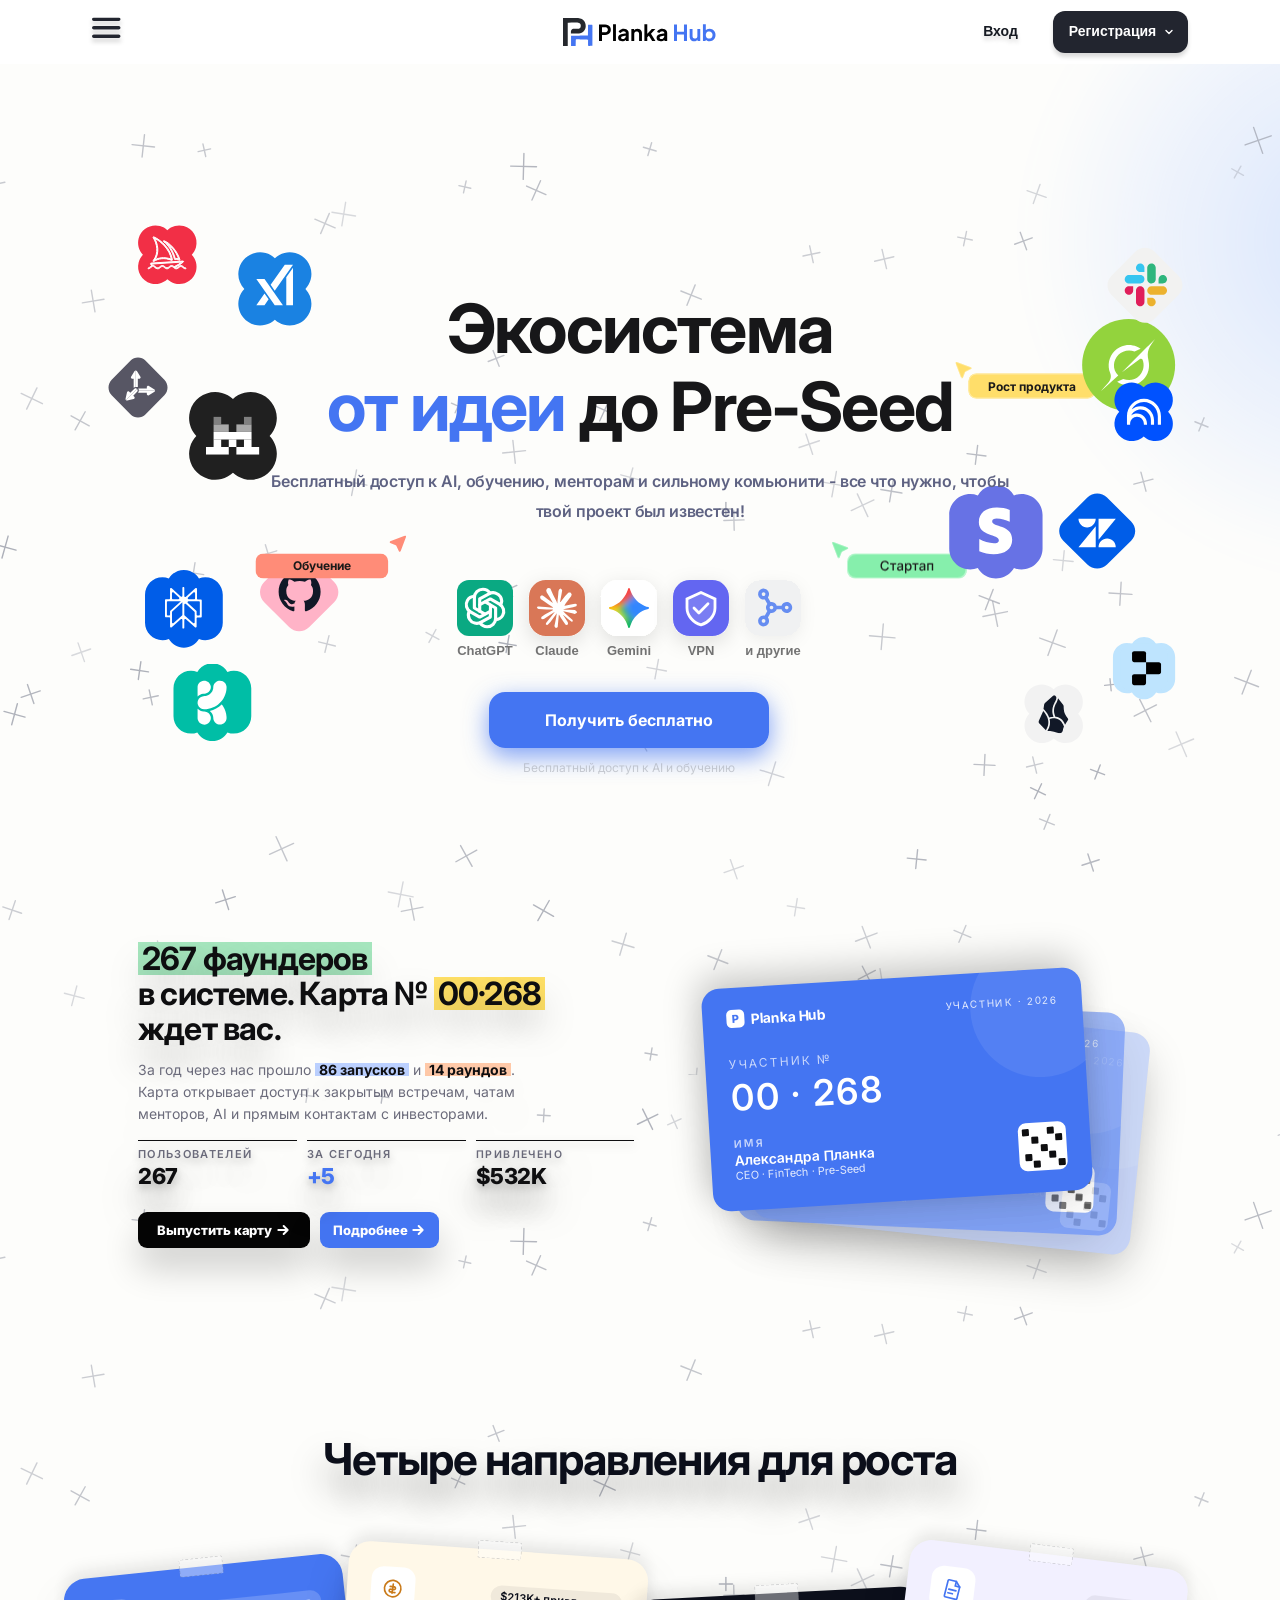
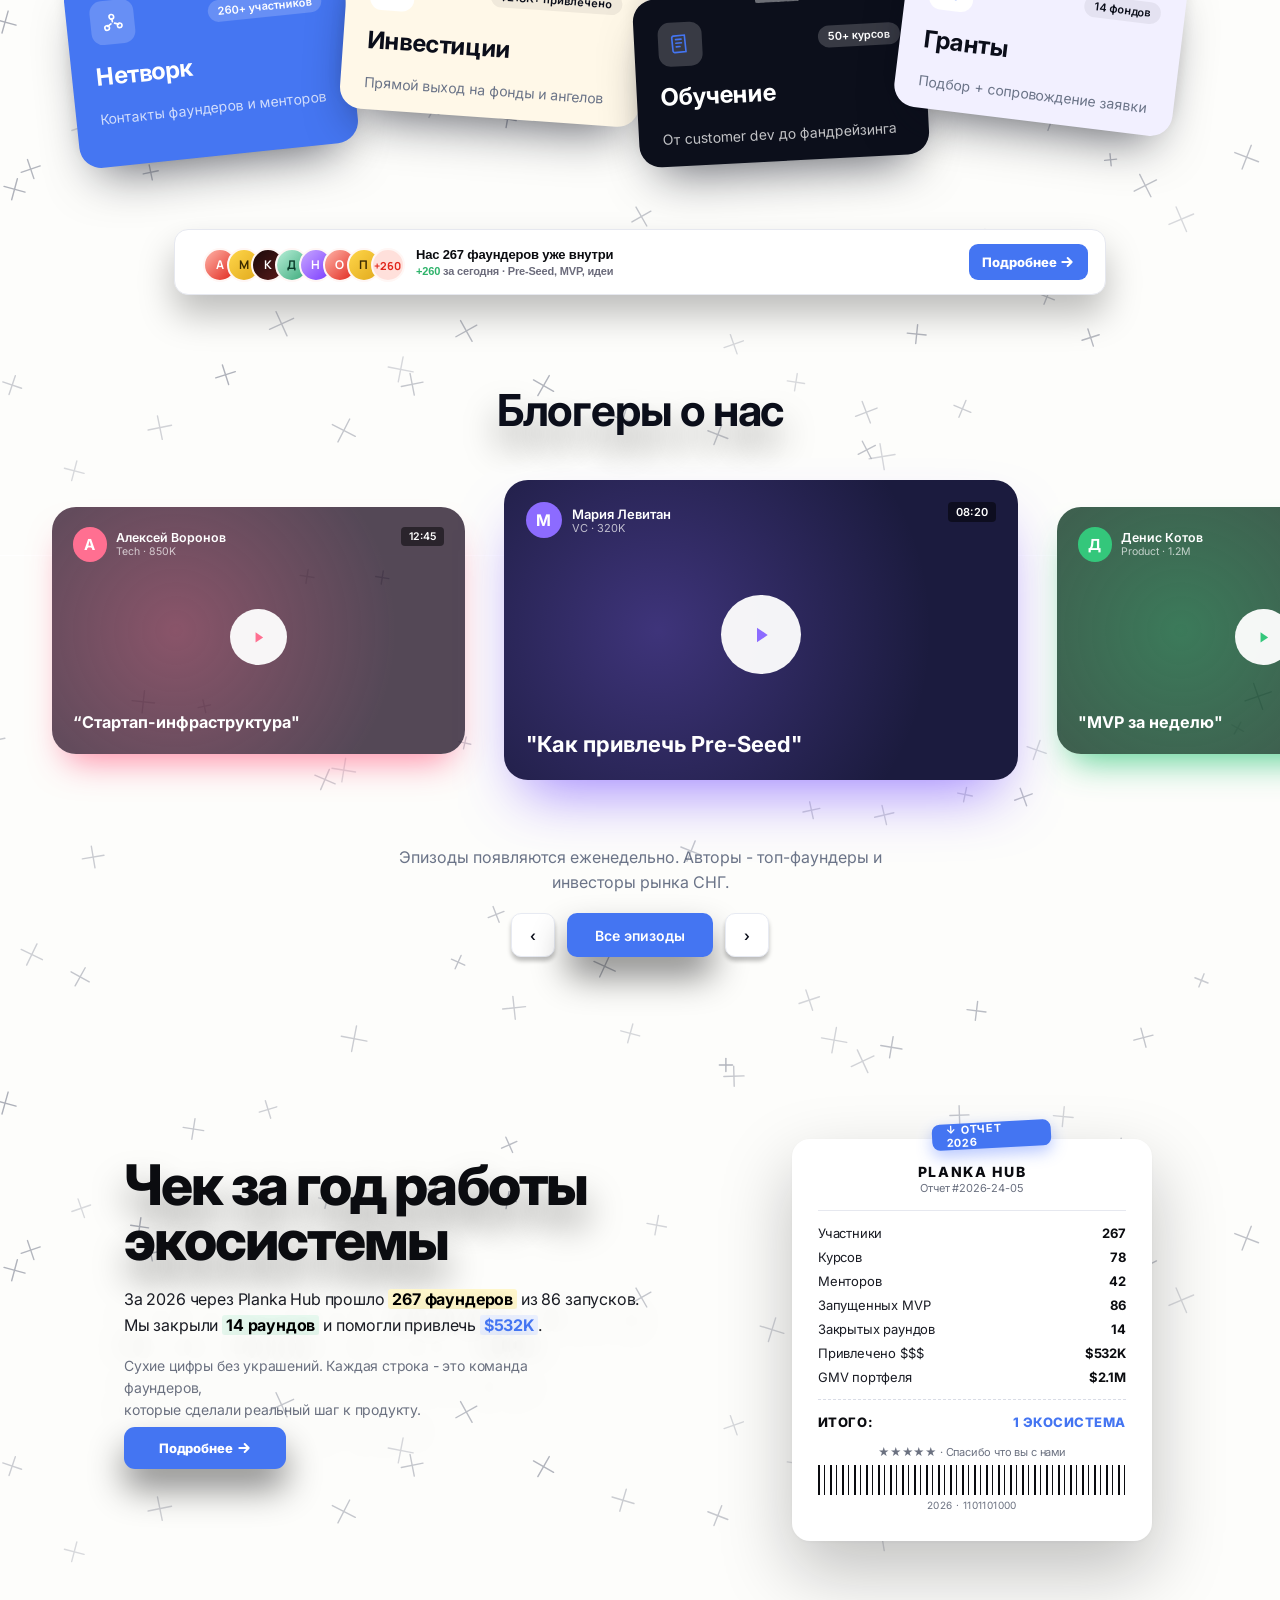
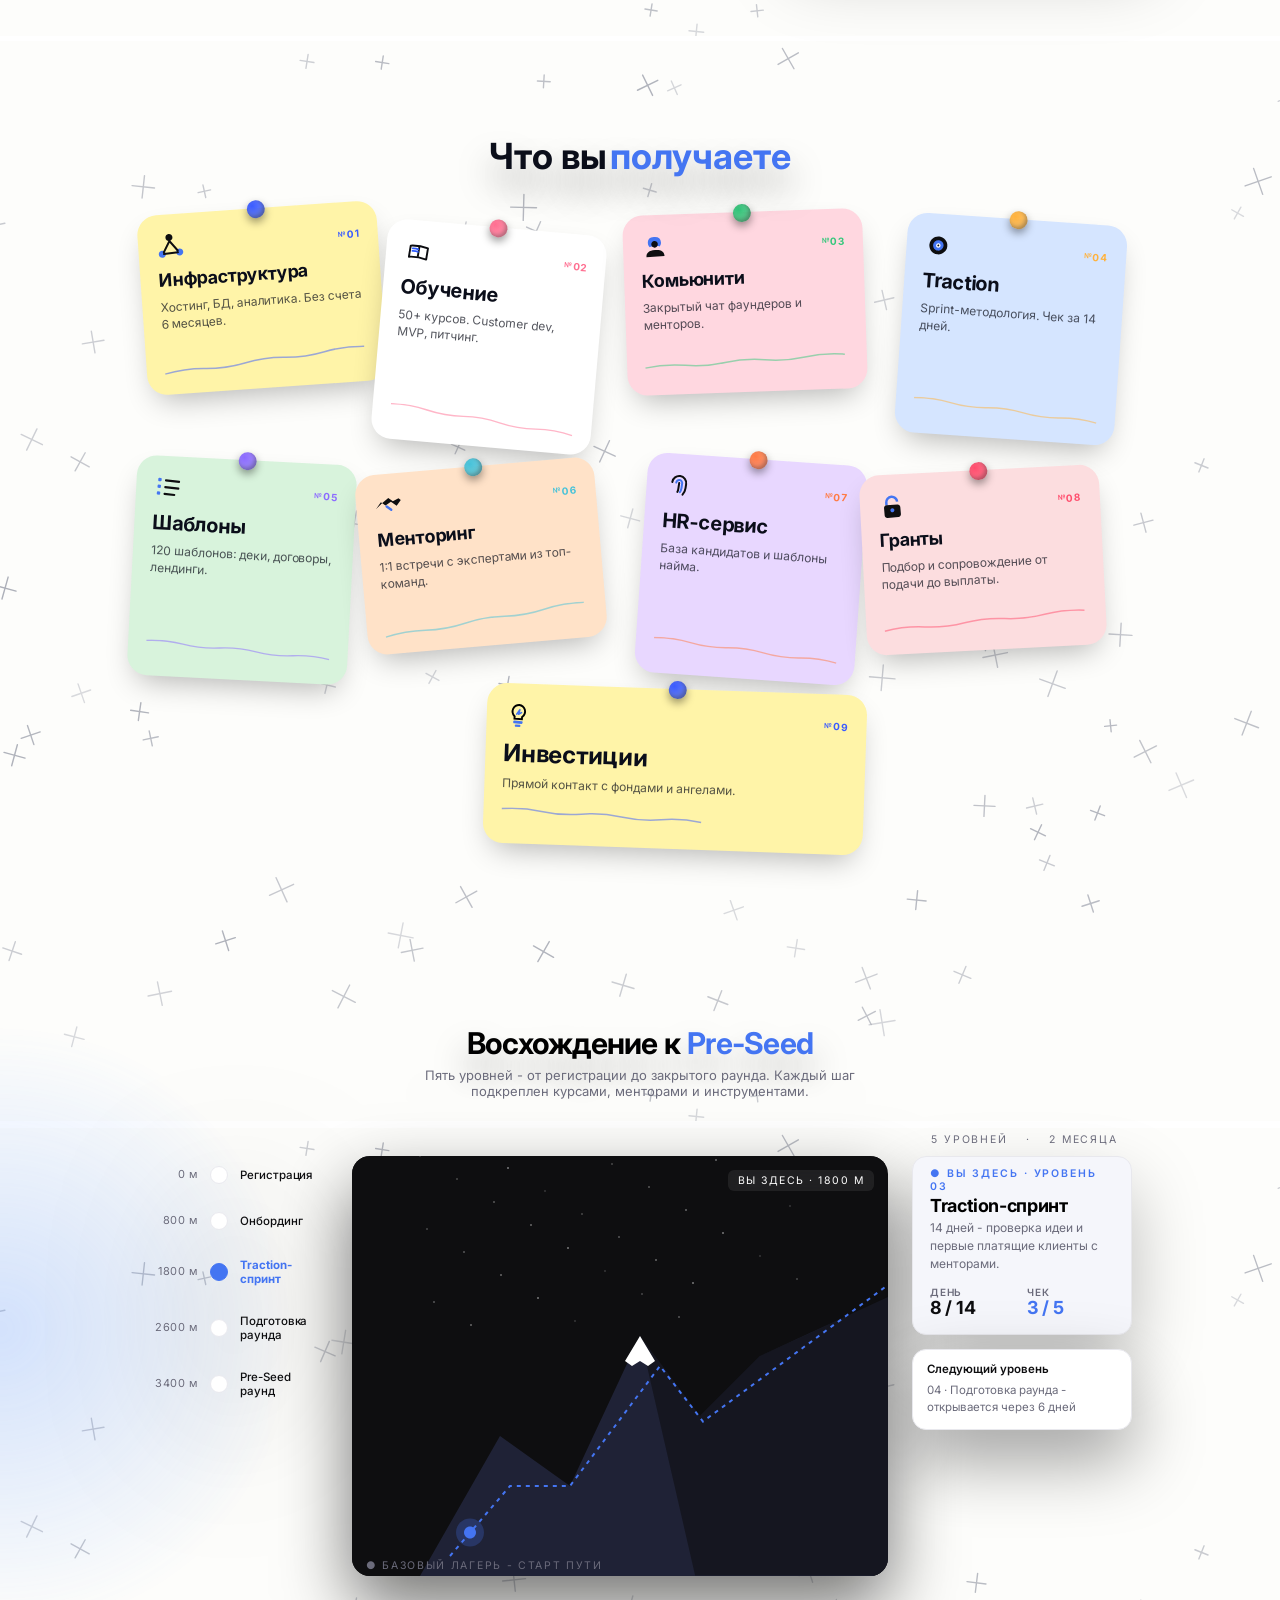
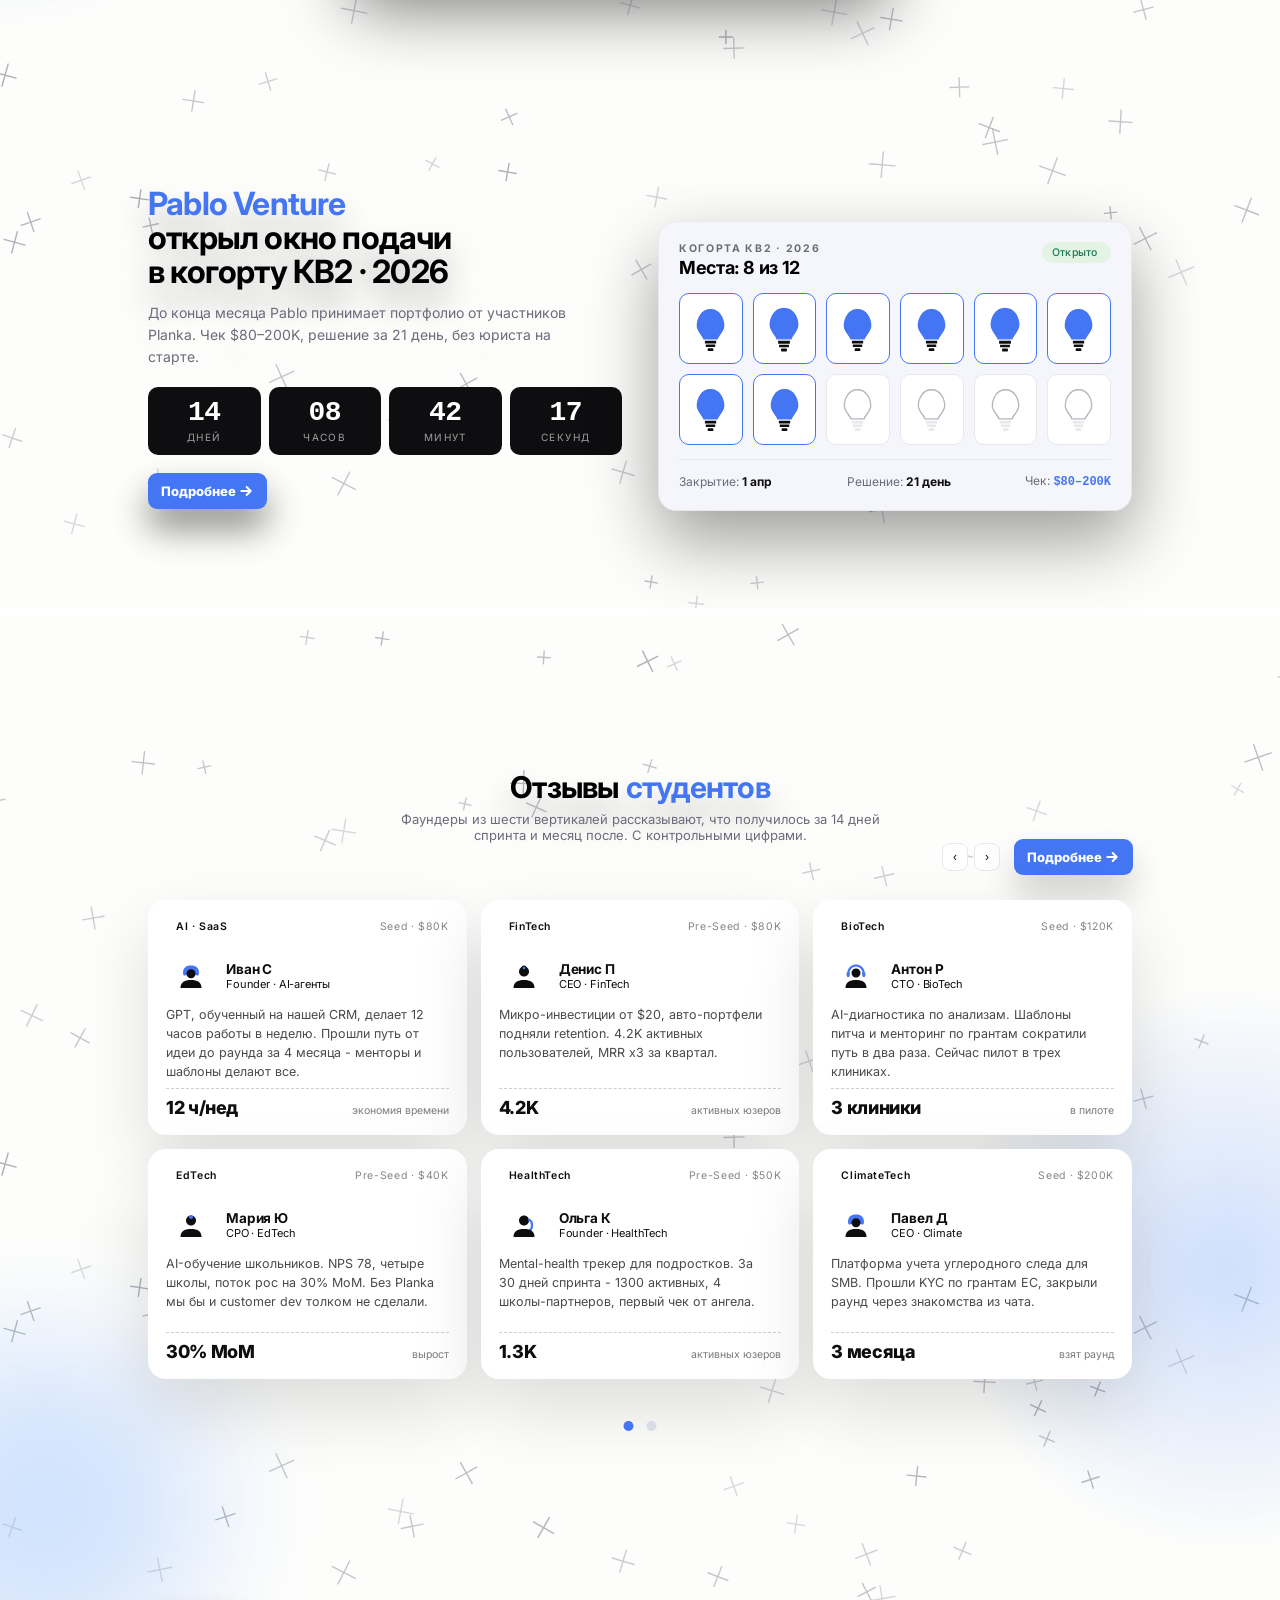
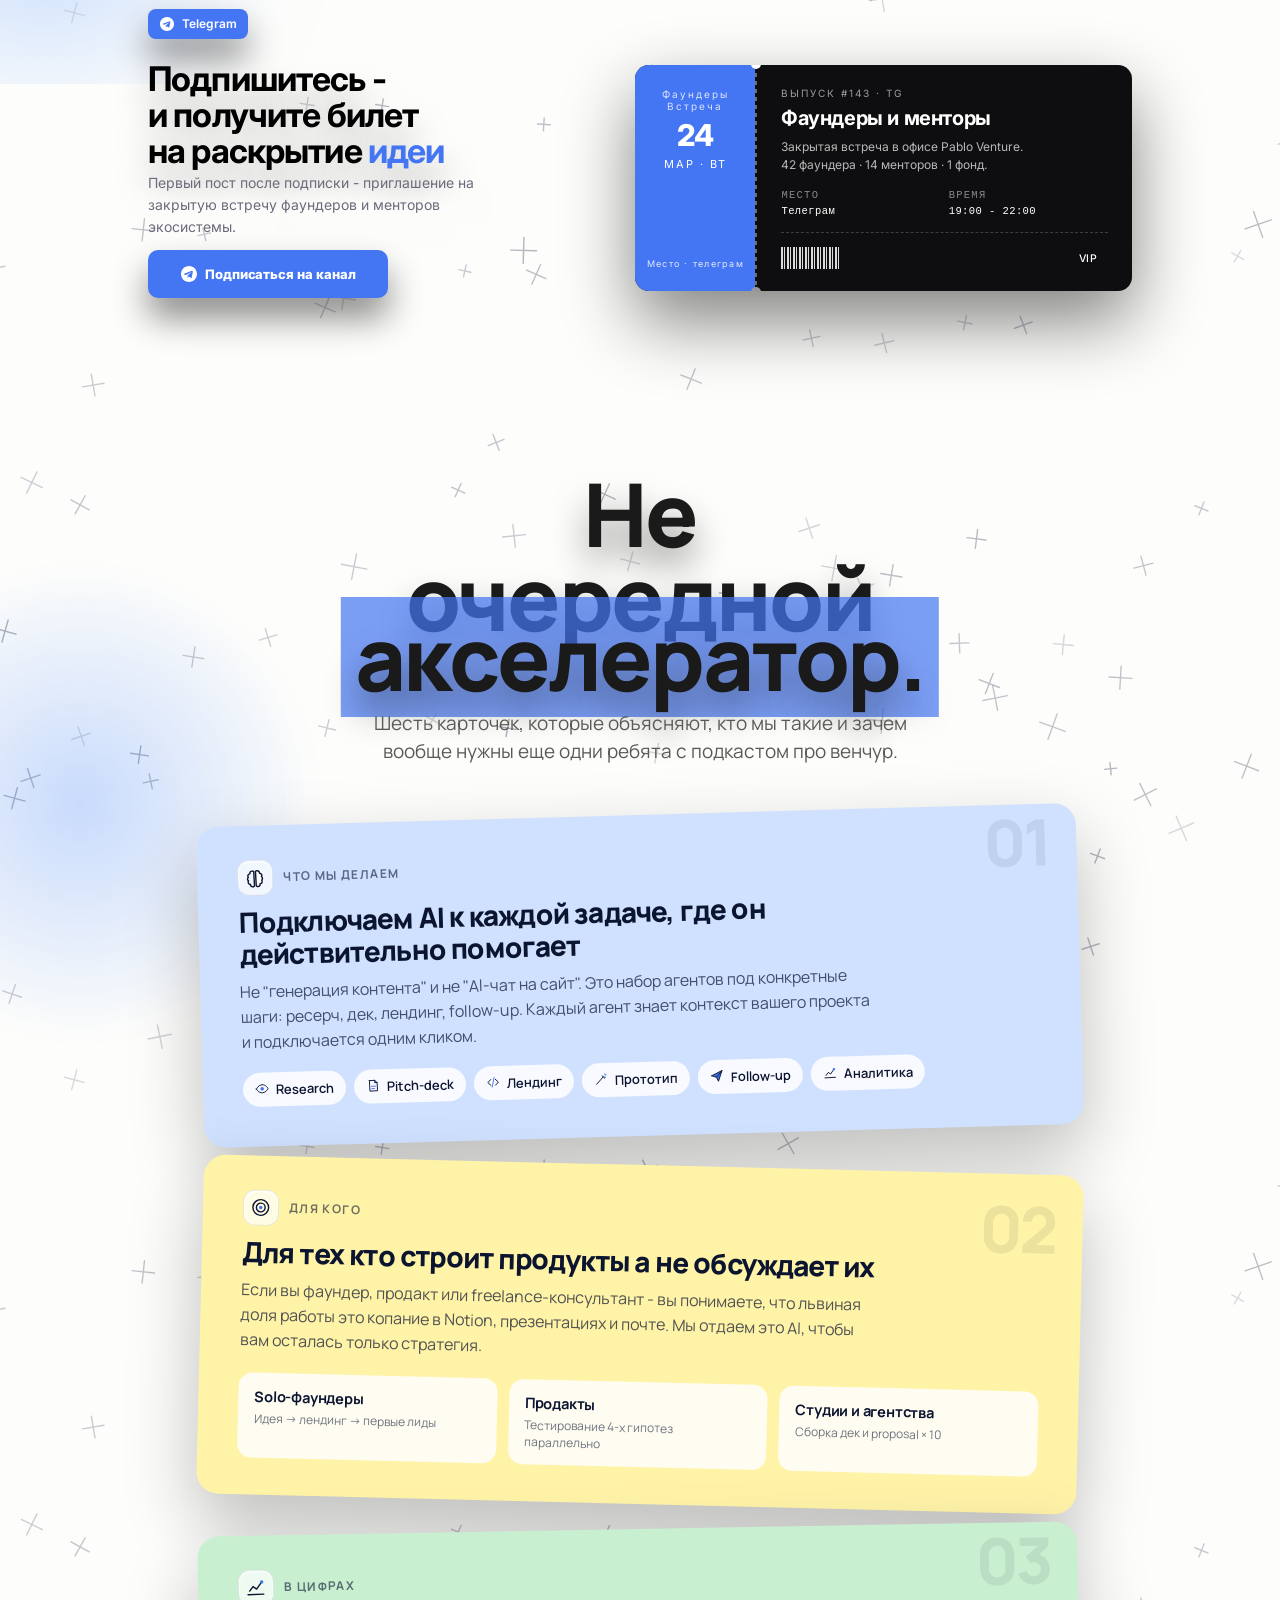
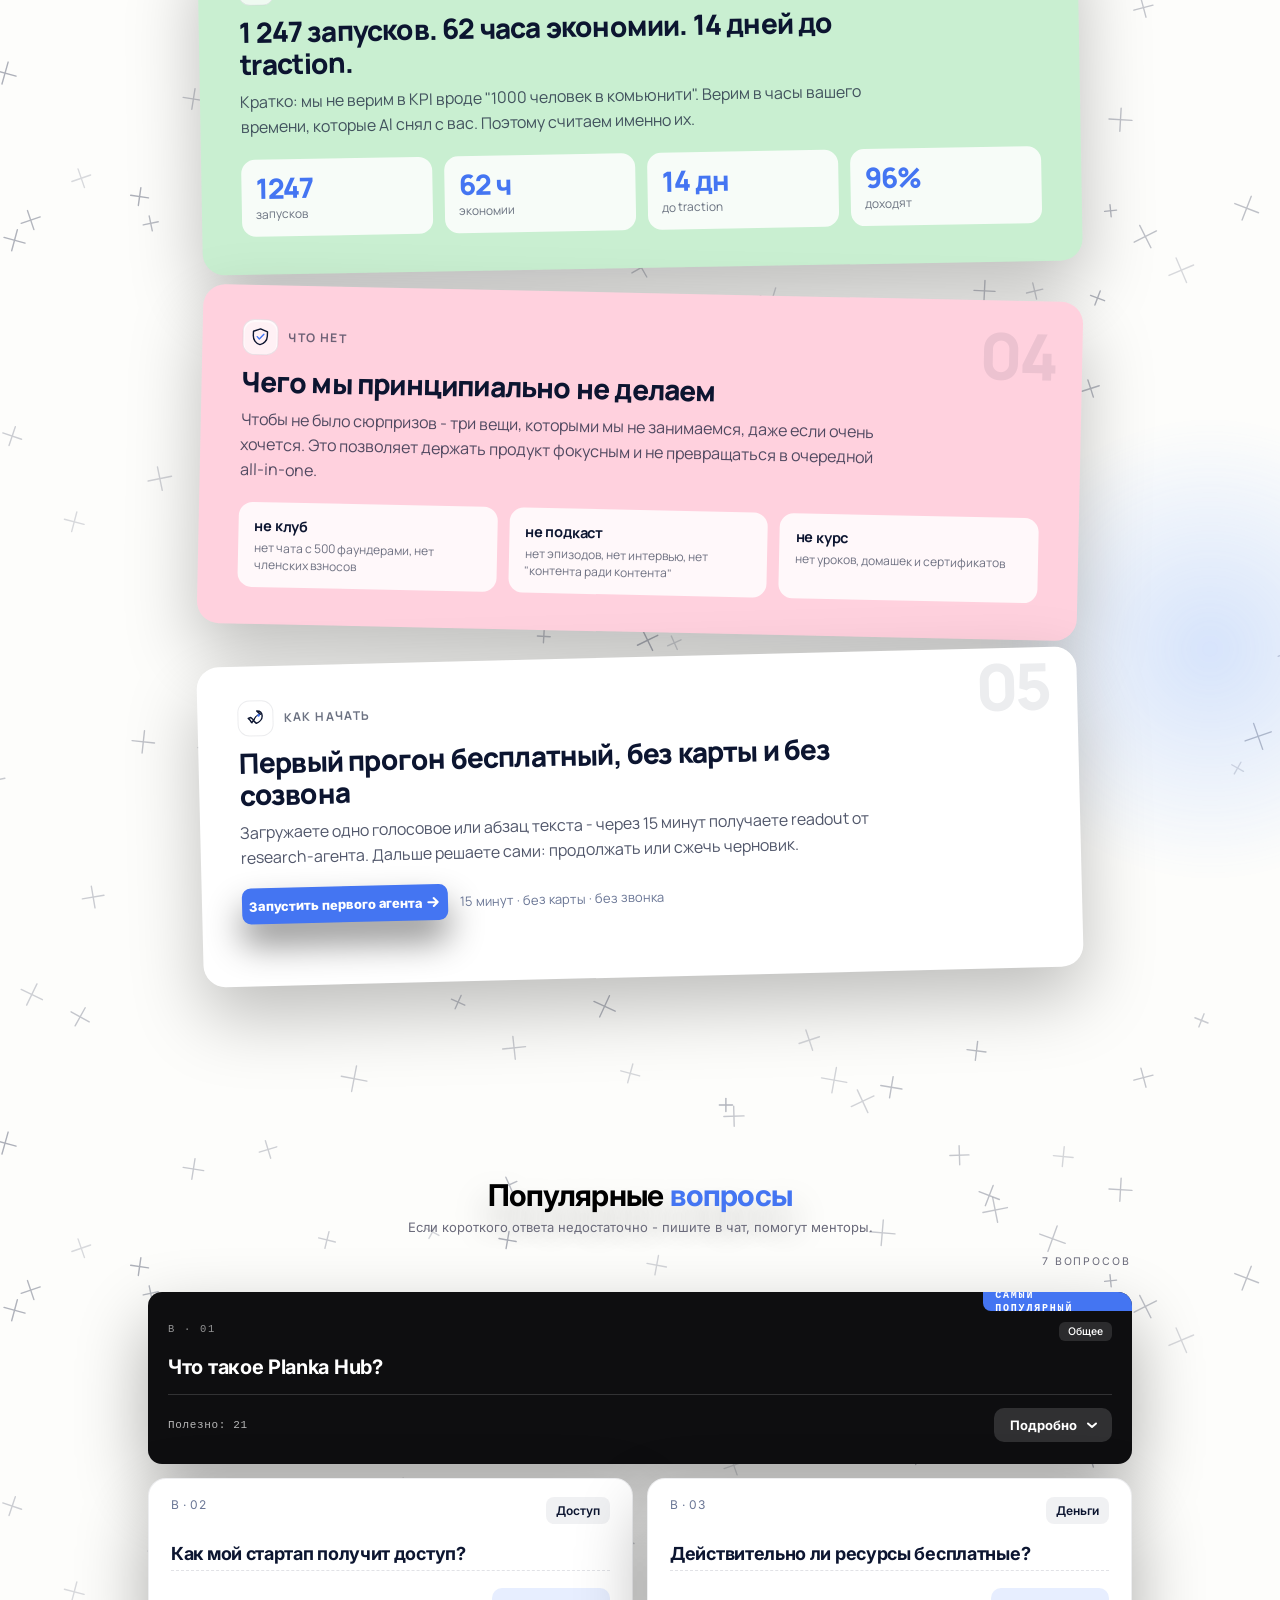
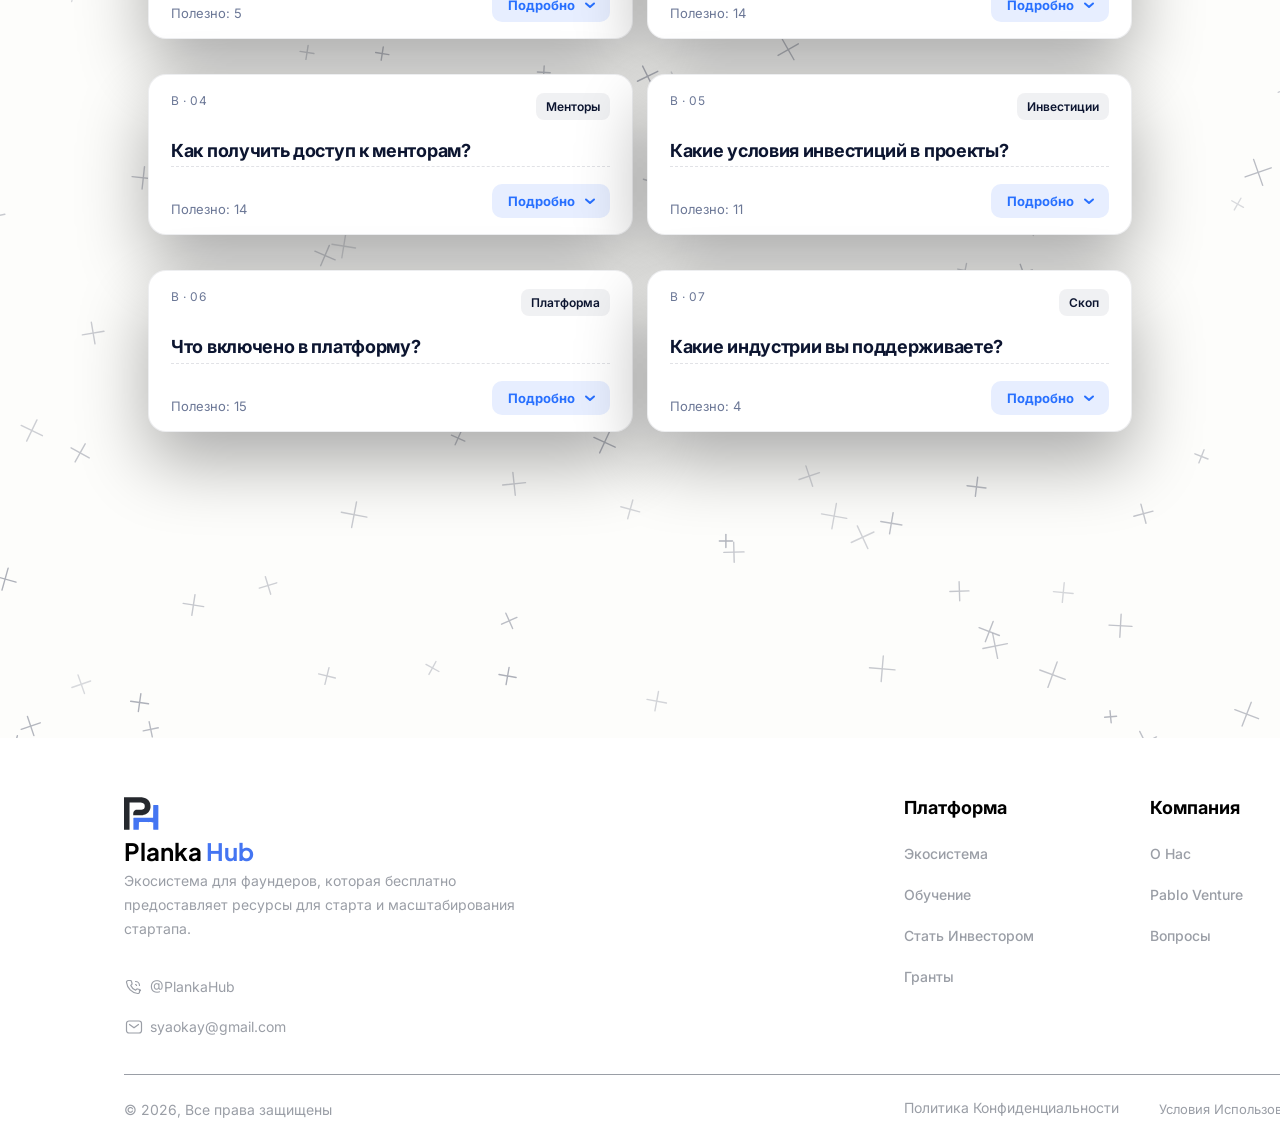
==== index.html @ 99ac1c4f "Initial project import" ====
<!doctype html>
<html lang="ru">
  <head>
    <meta charset="UTF-8" />
    <meta name="viewport" content="width=device-width, initial-scale=1.0" />
    <title>Planka Hub</title>
    <link rel="preconnect" href="https://fonts.googleapis.com" />
    <link rel="preconnect" href="https://fonts.gstatic.com" crossorigin />
    <link href="https://fonts.googleapis.com/css2?family=Inter:wght@400;500;600;700;900&family=Manrope:wght@400;600;700;800&family=Onest:wght@400&family=Plus+Jakarta+Sans:wght@700&display=swap" rel="stylesheet" />
    <link rel="stylesheet" href="./styles.css?v=home-reveal-fix-20260524" />
  </head>
  <body>
    <header class="site-header" aria-label="Главная навигация">
      <div class="header-left">
        <button class="burger-button" type="button" aria-label="Открыть меню" aria-expanded="false">
          <svg width="37" height="29" viewBox="0 0 37 29" fill="none" xmlns="http://www.w3.org/2000/svg" aria-hidden="true">
            <g filter="url(#burger-shadow)">
              <path d="M5.75 1.75H30.75M5.75 10.25H30.75M5.75 18.75H30.75" stroke="#22252F" stroke-width="3.5" stroke-linecap="round" />
            </g>
            <defs>
              <filter id="burger-shadow" x="0" y="0" width="36.5" height="28.5" filterUnits="userSpaceOnUse" color-interpolation-filters="sRGB">
                <feFlood flood-opacity="0" result="BackgroundImageFix" />
                <feColorMatrix in="SourceAlpha" type="matrix" values="0 0 0 0 0 0 0 0 0 0 0 0 0 0 0 0 0 0 127 0" result="hardAlpha" />
                <feOffset dy="4" />
                <feGaussianBlur stdDeviation="2" />
                <feComposite in2="hardAlpha" operator="out" />
                <feColorMatrix type="matrix" values="0 0 0 0 0 0 0 0 0 0 0 0 0 0 0 0 0 0 0.15 0" />
                <feBlend mode="normal" in2="BackgroundImageFix" result="effect1_dropShadow" />
                <feBlend mode="normal" in="SourceGraphic" in2="effect1_dropShadow" result="shape" />
              </filter>
            </defs>
          </svg>
        </button>
      </div>

      <a class="brand" href="#top" aria-label="Planka Hub">
        <svg width="154" height="28" viewBox="0 0 154 28" fill="none" xmlns="http://www.w3.org/2000/svg" aria-hidden="true">
          <path d="M0 0.0434193C2.54847 0.0352598 5.09693 0.0271004 7.72262 0.0186937C8.52387 0.0150921 9.32512 0.0114904 10.1507 0.00777967C11.1378 0.00599286 11.1378 0.00599286 11.6017 0.00566085C11.9219 0.00505796 12.2422 0.00367623 12.5624 0.00165261C15.6995 -0.0171599 18.3261 0.10191 20.7035 2.41707C22.4025 4.32512 22.8127 6.40392 22.6816 8.87869C22.4455 10.8149 21.4019 12.6422 19.9123 13.8897C18.2067 15.1674 16.3182 15.5568 14.2224 15.5237C14.0387 15.5227 13.8551 15.522 13.6715 15.5214C13.195 15.5194 12.7185 15.5143 12.242 15.5084C11.7531 15.5029 11.2642 15.5006 10.7752 15.4979C9.82082 15.4923 8.86652 15.4834 7.91218 15.4722C7.91017 15.1547 7.90871 14.8372 7.90755 14.5197C7.90662 14.3856 7.90662 14.3856 7.90566 14.2487C7.90258 13.1202 8.0712 12.4423 8.86154 11.6078C9.6919 10.8261 10.5532 10.8388 11.6324 10.8336C11.8724 10.8305 12.1124 10.8273 12.3525 10.824C12.7287 10.8194 13.1048 10.8155 13.481 10.8138C13.8456 10.8117 14.2101 10.8064 14.5747 10.8006C14.7418 10.801 14.7418 10.801 14.9124 10.8014C15.6776 10.7857 16.1061 10.6127 16.7475 10.1974C16.8345 10.1974 16.8556 10.0655 16.9453 10.0655C17.036 9.8911 17.1888 9.84663 17.2749 9.66991C17.381 9.48632 17.381 9.48632 17.4892 9.29902C17.8542 8.43437 17.8008 7.33342 17.5933 6.43395C17.2783 5.68543 17.209 5.45007 15.9562 4.9226C14.7035 4.39513 8.48438 4.70443 4.74731 4.65886C4.74731 12.3614 4.74731 20.0639 4.74731 27.9998C3.1807 27.9998 1.61409 27.9998 0 27.9998C0 18.7742 0 9.54859 0 0.0434193Z" fill="#25282D" />
          <path d="M25.5619 6.62622C25.9992 6.63612 26.4365 6.64649 26.8737 6.66003C27.1561 6.66828 27.4385 6.67375 27.7211 6.67915C27.8999 6.6843 28.0787 6.68962 28.2576 6.69512C28.5028 6.70156 28.5028 6.70156 28.7531 6.70812C28.9466 6.73738 28.9466 6.73738 29.1441 6.76723C29.4578 7.23786 29.4404 7.4379 29.4395 7.9964C29.4398 8.08129 29.44 8.16617 29.4402 8.25362C29.4407 8.53852 29.4392 8.82338 29.4378 9.10828C29.4377 9.31231 29.4377 9.51634 29.4379 9.72037C29.438 10.2748 29.4364 10.8292 29.4346 11.3836C29.4329 11.9628 29.4328 12.542 29.4324 13.1212C29.4316 14.2183 29.4295 15.3153 29.4268 16.4123C29.4239 17.6612 29.4224 18.91 29.4211 20.1589C29.4183 22.728 29.4137 25.2972 29.4078 27.8664C28.8093 27.8696 28.2107 27.872 27.6122 27.8736C27.4084 27.8743 27.2046 27.8752 27.0008 27.8763C26.7085 27.8779 26.4163 27.8787 26.124 27.8793C25.9865 27.8803 25.9865 27.8803 25.8463 27.8813C25.6268 27.8814 25.4073 27.8746 25.188 27.8664C24.9362 27.6146 25.0391 27.2437 25.0378 26.9088C25.0382 26.7349 25.0382 26.7349 25.0386 26.5575C25.0385 26.4389 25.0384 26.3203 25.0382 26.1982C25.0381 25.9466 25.0384 25.6951 25.0389 25.4436C25.0396 25.0589 25.0389 24.6743 25.0381 24.2897C25.0382 24.0456 25.0383 23.8015 25.0386 23.5574C25.0383 23.4423 25.0381 23.3272 25.0378 23.2086C25.0384 23.0469 25.0384 23.0469 25.0391 22.882C25.0392 22.7875 25.0393 22.693 25.0394 22.5957C25.0568 22.3166 25.112 22.0689 25.188 21.8004C25.0384 21.7813 24.8888 21.7623 24.7347 21.7427C24.2649 21.6685 24.2649 21.6685 24.133 21.5366C22.9856 21.3273 21.7894 21.3832 20.6271 21.3826C20.4174 21.3822 20.2077 21.3818 19.998 21.3813C19.5611 21.3805 19.1242 21.3803 18.6873 21.3803C18.1277 21.3804 17.5681 21.3785 17.0085 21.3763C16.5766 21.3748 16.1447 21.3745 15.7128 21.3746C15.5064 21.3745 15.3 21.3739 15.0935 21.3729C14.8058 21.3716 14.518 21.3719 14.2302 21.3727C13.985 21.3725 13.985 21.3725 13.7347 21.3722C13.2838 21.3814 13.2838 21.3814 12.7922 21.6685C12.7487 23.7573 12.7052 25.8461 12.6604 27.9983C11.1373 27.9983 9.61417 27.9983 8.04492 27.9983C8.04492 24.6039 8.04492 21.2096 8.04492 17.7124C8.13196 17.7559 8.21899 17.7995 8.30866 17.8443C8.48502 17.8025 8.66077 17.7582 8.83614 17.7124C9.06061 17.6994 9.2855 17.6932 9.51034 17.6916C9.64643 17.6903 9.78252 17.689 9.92274 17.6876C10.0713 17.6869 10.2198 17.6861 10.3729 17.6853C10.5299 17.684 10.6868 17.6827 10.8486 17.6814C11.2785 17.6779 11.7084 17.6751 12.1383 17.6724C12.5878 17.6695 13.0373 17.6659 13.4868 17.6624C14.3377 17.6558 15.1886 17.6499 16.0395 17.6442C17.0083 17.6377 17.9772 17.6304 18.946 17.6231C20.9388 17.6081 22.9315 17.594 24.9242 17.5806C24.9256 17.4454 24.927 17.3102 24.9284 17.1709C24.9412 15.8999 24.9548 14.6288 24.969 13.3577C24.9763 12.7042 24.9833 12.0507 24.9898 11.3971C24.9961 10.767 25.003 10.1368 25.0104 9.50667C25.013 9.2657 25.0155 9.02473 25.0178 8.78376C25.0209 8.44744 25.0249 8.11114 25.029 7.77483C25.0298 7.67419 25.0306 7.57356 25.0313 7.46987C25.0431 6.63891 25.0431 6.63891 25.5619 6.62622Z" fill="#4475F2" />
          <path d="M36.0243 23V6.61H42.1403C43.255 6.61 44.2376 6.81533 45.0883 7.226C45.9536 7.622 46.6283 8.20867 47.1123 8.986C47.5963 9.74867 47.8383 10.68 47.8383 11.78C47.8383 12.8653 47.589 13.7967 47.0903 14.574C46.6063 15.3367 45.939 15.9233 45.0883 16.334C44.2376 16.7447 43.255 16.95 42.1403 16.95H39.0163V23H36.0243ZM39.0163 14.31H42.1843C42.727 14.31 43.1963 14.2073 43.5923 14.002C43.9883 13.782 44.2963 13.4813 44.5163 13.1C44.7363 12.7187 44.8463 12.2787 44.8463 11.78C44.8463 11.2667 44.7363 10.8267 44.5163 10.46C44.2963 10.0787 43.9883 9.78533 43.5923 9.58C43.1963 9.36 42.727 9.25 42.1843 9.25H39.0163V14.31ZM50.0479 23V6.346H52.9299V23H50.0479ZM59.2209 23.264C58.3849 23.264 57.6589 23.1247 57.0429 22.846C56.4269 22.5673 55.9502 22.1713 55.6129 21.658C55.2756 21.13 55.1069 20.5213 55.1069 19.832C55.1069 19.172 55.2536 18.5853 55.5469 18.072C55.8402 17.544 56.2949 17.104 56.9109 16.752C57.5269 16.4 58.3042 16.1507 59.2429 16.004L63.1589 15.366V17.566L59.7929 18.138C59.2209 18.2407 58.7956 18.424 58.5169 18.688C58.2382 18.952 58.0989 19.2967 58.0989 19.722C58.0989 20.1327 58.2529 20.4627 58.5609 20.712C58.8836 20.9467 59.2796 21.064 59.7489 21.064C60.3502 21.064 60.8782 20.9393 61.3329 20.69C61.8022 20.426 62.1616 20.0667 62.4109 19.612C62.6749 19.1573 62.8069 18.6587 62.8069 18.116V15.036C62.8069 14.5227 62.6016 14.0973 62.1909 13.76C61.7949 13.408 61.2669 13.232 60.6069 13.232C59.9909 13.232 59.4409 13.4007 58.9569 13.738C58.4876 14.0607 58.1429 14.4933 57.9229 15.036L55.5689 13.892C55.8036 13.2613 56.1702 12.7187 56.6689 12.264C57.1822 11.7947 57.7836 11.428 58.4729 11.164C59.1622 10.9 59.9102 10.768 60.7169 10.768C61.6996 10.768 62.5649 10.9513 63.3129 11.318C64.0609 11.67 64.6402 12.1687 65.0509 12.814C65.4762 13.4447 65.6889 14.1853 65.6889 15.036V23H62.9609V20.954L63.5769 20.91C63.2689 21.4233 62.9022 21.856 62.4769 22.208C62.0516 22.5453 61.5676 22.8093 61.0249 23C60.4822 23.176 59.8809 23.264 59.2209 23.264ZM68.3526 23V11.032H71.0586V13.386L70.8386 12.968C71.1173 12.2493 71.572 11.7067 72.2026 11.34C72.848 10.9587 73.596 10.768 74.4466 10.768C75.3266 10.768 76.104 10.9587 76.7786 11.34C77.468 11.7213 78.0033 12.2567 78.3846 12.946C78.766 13.6207 78.9566 14.4053 78.9566 15.3V23H76.0746V15.982C76.0746 15.454 75.972 14.9993 75.7666 14.618C75.5613 14.2367 75.2753 13.9433 74.9086 13.738C74.5566 13.518 74.1386 13.408 73.6546 13.408C73.1853 13.408 72.7673 13.518 72.4006 13.738C72.034 13.9433 71.748 14.2367 71.5426 14.618C71.3373 14.9993 71.2346 15.454 71.2346 15.982V23H68.3526ZM81.3936 23V6.346H84.2756V17.258L83.1756 16.928L88.8076 11.032H92.3936L87.9716 15.85L92.4816 23H89.1816L85.2656 16.796L86.9816 16.444L83.3736 20.316L84.2756 18.556V23H81.3936ZM97.7209 23.264C96.8849 23.264 96.1589 23.1247 95.5429 22.846C94.9269 22.5673 94.4502 22.1713 94.1129 21.658C93.7756 21.13 93.6069 20.5213 93.6069 19.832C93.6069 19.172 93.7536 18.5853 94.0469 18.072C94.3402 17.544 94.7949 17.104 95.4109 16.752C96.0269 16.4 96.8042 16.1507 97.7429 16.004L101.659 15.366V17.566L98.2929 18.138C97.7209 18.2407 97.2956 18.424 97.0169 18.688C96.7382 18.952 96.5989 19.2967 96.5989 19.722C96.5989 20.1327 96.7529 20.4627 97.0609 20.712C97.3836 20.9467 97.7796 21.064 98.2489 21.064C98.8502 21.064 99.3782 20.9393 99.8329 20.69C100.302 20.426 100.662 20.0667 100.911 19.612C101.175 19.1573 101.307 18.6587 101.307 18.116V15.036C101.307 14.5227 101.102 14.0973 100.691 13.76C100.295 13.408 99.7669 13.232 99.1069 13.232C98.4909 13.232 97.9409 13.4007 97.4569 13.738C96.9876 14.0607 96.6429 14.4933 96.4229 15.036L94.0689 13.892C94.3036 13.2613 94.6702 12.7187 95.1689 12.264C95.6822 11.7947 96.2836 11.428 96.9729 11.164C97.6622 10.9 98.4102 10.768 99.2169 10.768C100.2 10.768 101.065 10.9513 101.813 11.318C102.561 11.67 103.14 12.1687 103.551 12.814C103.976 13.4447 104.189 14.1853 104.189 15.036V23H101.461V20.954L102.077 20.91C101.769 21.4233 101.402 21.856 100.977 22.208C100.552 22.5453 100.068 22.8093 99.5249 23C98.9822 23.176 98.3809 23.264 97.7209 23.264Z" fill="black" />
          <path d="M111.005 23V6.61H113.997V13.76H120.971V6.61H123.985V23H120.971V16.4H113.997V23H111.005ZM131.166 23.264C130.242 23.264 129.435 23.0587 128.746 22.648C128.071 22.2373 127.55 21.6653 127.184 20.932C126.832 20.1987 126.656 19.3407 126.656 18.358V11.032H129.538V18.116C129.538 18.6147 129.633 19.0547 129.824 19.436C130.029 19.8027 130.315 20.096 130.682 20.316C131.063 20.5213 131.488 20.624 131.958 20.624C132.427 20.624 132.845 20.5213 133.212 20.316C133.578 20.096 133.864 19.7953 134.07 19.414C134.275 19.0327 134.378 18.578 134.378 18.05V11.032H137.26V23H134.532V20.646L134.774 21.064C134.495 21.7973 134.033 22.3473 133.388 22.714C132.757 23.0807 132.016 23.264 131.166 23.264ZM146.473 23.264C145.607 23.264 144.808 23.0953 144.075 22.758C143.356 22.406 142.784 21.9073 142.359 21.262L142.645 20.69V23H139.939V6.346H142.821V13.408L142.381 12.814C142.791 12.1687 143.349 11.67 144.053 11.318C144.757 10.9513 145.571 10.768 146.495 10.768C147.624 10.768 148.643 11.0467 149.553 11.604C150.462 12.1613 151.181 12.9093 151.709 13.848C152.251 14.7867 152.523 15.8427 152.523 17.016C152.523 18.1747 152.259 19.2307 151.731 20.184C151.203 21.1373 150.484 21.8927 149.575 22.45C148.665 22.9927 147.631 23.264 146.473 23.264ZM146.143 20.624C146.803 20.624 147.389 20.47 147.903 20.162C148.416 19.854 148.812 19.4287 149.091 18.886C149.384 18.3433 149.531 17.72 149.531 17.016C149.531 16.312 149.384 15.696 149.091 15.168C148.812 14.6253 148.416 14.2 147.903 13.892C147.389 13.5693 146.803 13.408 146.143 13.408C145.512 13.408 144.94 13.562 144.427 13.87C143.928 14.178 143.532 14.6107 143.239 15.168C142.96 15.7107 142.821 16.3267 142.821 17.016C142.821 17.72 142.96 18.3433 143.239 18.886C143.532 19.4287 143.928 19.854 144.427 20.162C144.94 20.47 145.512 20.624 146.143 20.624Z" fill="#4475F2" />
        </svg>
      </a>

      <nav class="header-actions" aria-label="Действия пользователя">
        <a class="login-link" href="#login">Вход</a>
        <button class="registration-button" type="button">
          <span>Регистрация</span>
          <svg width="12" height="12" viewBox="0 0 12 12" aria-hidden="true">
            <path d="M3 4.5 6 7.5 9 4.5" fill="none" stroke="currentColor" stroke-width="1.4" stroke-linecap="round" stroke-linejoin="round" />
          </svg>
        </button>
      </nav>

      <div class="menu-backdrop" hidden aria-hidden="true"></div>
      <div class="menu-panel" data-popup-name="plaque-one-one-plaque" hidden aria-hidden="true" aria-label="Плашка один-один-плашка">
        <aside class="menu-left" aria-label="Меню">
          <div class="menu-head">
            <a class="menu-brand" href="#top" aria-label="Planka Hub">
              <svg class="menu-brand__mark" width="32" height="32" viewBox="0 0 35 33" fill="none" aria-hidden="true">
                <path d="M0 0.0510287C3.00354 0.0414122 6.00708 0.0317958 9.10164 0.0218879C10.046 0.0176432 10.9903 0.0133984 11.9632 0.00902501C13.1267 0.00691913 13.1267 0.00691913 13.6733 0.00652784C14.0508 0.00581728 14.4282 0.00418882 14.8056 0.00180384C18.5029 -0.020368 21.5986 0.119964 24.4005 2.84854C26.4029 5.09731 26.8863 7.54732 26.7318 10.464C26.4536 12.746 25.2237 14.8996 23.468 16.3699C21.4578 17.8757 19.2321 18.3346 16.762 18.2956C16.5456 18.2944 16.3292 18.2935 16.1128 18.2929C15.5512 18.2906 14.9896 18.2845 14.4281 18.2776C13.8518 18.2711 13.2756 18.2683 12.6993 18.2652C11.5745 18.2586 10.4498 18.248 9.32505 18.2349C9.32268 17.8607 9.32095 17.4865 9.31959 17.1123C9.31849 16.9542 9.31849 16.9542 9.31737 16.7929C9.31373 15.4629 9.51246 14.664 10.4439 13.6804C11.4226 12.7591 12.4376 12.7742 13.7095 12.7679C13.9924 12.7643 14.2753 12.7606 14.5582 12.7567C15.0016 12.7513 15.4449 12.7467 15.8883 12.7446C16.318 12.7422 16.7476 12.7359 17.1773 12.7291C17.3743 12.7295 17.3743 12.7295 17.5752 12.73C18.4771 12.7115 18.9822 12.5077 19.738 12.0182C19.8406 12.0182 19.8655 11.8627 19.9711 11.8627C20.078 11.6572 20.2582 11.6048 20.3597 11.3965C20.4847 11.1801 20.4847 11.1801 20.6122 10.9594C21.0424 9.94033 20.9795 8.64279 20.7349 7.58271C20.3636 6.70052 20.282 6.42313 18.8055 5.80148C17.329 5.17982 9.99942 5.54435 5.59503 5.49064C5.59503 14.5686 5.59503 23.6465 5.59503 32.9995C3.74867 32.9995 1.90231 32.9995 0 32.9995C0 22.1265 0 11.2535 0 0.0510287Z" fill="#25282D"/>
                <path d="M30.1253 7.81152C30.6407 7.82319 31.156 7.83541 31.6713 7.85136C32.0042 7.8611 32.3371 7.86754 32.67 7.8739C32.8808 7.87997 33.0916 7.88624 33.3023 7.89272C33.5914 7.90031 33.5914 7.90031 33.8863 7.90805C34.1144 7.94254 34.1144 7.94254 34.3471 7.97772C34.7169 8.53239 34.6964 8.76815 34.6954 9.42638C34.6956 9.52642 34.6959 9.62646 34.6962 9.72953C34.6967 10.0653 34.695 10.401 34.6933 10.7368C34.6932 10.9773 34.6932 11.2177 34.6934 11.4582C34.6935 12.1116 34.6917 12.765 34.6895 13.4184C34.6876 14.1011 34.6874 14.7837 34.687 15.4663C34.686 16.7593 34.6835 18.0522 34.6804 19.3451C34.6769 20.817 34.6752 22.2888 34.6736 23.7607C34.6704 26.7886 34.6649 29.8166 34.658 32.8445C33.9525 32.8483 33.2471 32.8512 32.5417 32.8531C32.3015 32.8538 32.0613 32.8549 31.8212 32.8562C31.4767 32.8581 31.1322 32.859 30.7877 32.8597C30.6257 32.8609 30.6257 32.8609 30.4605 32.8621C30.2018 32.8622 29.9431 32.8541 29.6846 32.8445C29.3879 32.5478 29.5091 32.1107 29.5076 31.7159C29.5081 31.511 29.5081 31.511 29.5086 31.3019C29.5084 31.1621 29.5083 31.0224 29.5081 30.8784C29.508 30.582 29.5083 30.2855 29.5089 29.9891C29.5098 29.5357 29.509 29.0824 29.508 28.6291C29.5081 28.3415 29.5083 28.0538 29.5086 27.7661C29.5082 27.6304 29.5079 27.4948 29.5076 27.355C29.5083 27.1644 29.5083 27.1644 29.5091 26.97C29.5092 26.8587 29.5093 26.7473 29.5095 26.6326C29.53 26.3038 29.595 26.0118 29.6846 25.6953C29.5083 25.6729 29.332 25.6504 29.1504 25.6273C28.5967 25.5399 28.5967 25.5399 28.4413 25.3845C27.089 25.1378 25.6791 25.2036 24.3094 25.203C24.0622 25.2025 23.815 25.2019 23.5678 25.2014C23.0529 25.2005 22.538 25.2002 22.0231 25.2003C21.3636 25.2003 20.7041 25.1981 20.0446 25.1955C19.5355 25.1938 19.0265 25.1934 18.5174 25.1935C18.2742 25.1933 18.0309 25.1926 17.7876 25.1914C17.4485 25.1899 17.1093 25.1904 16.7702 25.1913C16.4811 25.191 16.4811 25.191 16.1862 25.1906C15.6547 25.2016 15.6547 25.2016 15.0754 25.5399C15.0241 28.0017 14.9728 30.4635 14.92 32.9999C13.1249 32.9999 11.3298 32.9999 9.48035 32.9999C9.48035 28.9995 9.48035 24.999 9.48035 20.8774C9.58292 20.9287 9.6855 20.9799 9.79118 21.0328C9.99903 20.9836 10.2062 20.9313 10.4129 20.8774C10.6774 20.8621 10.9425 20.8547 11.2074 20.8528C11.3678 20.8513 11.5282 20.8497 11.6935 20.8482C11.8685 20.8473 12.0436 20.8464 12.224 20.8455C12.409 20.8439 12.594 20.8424 12.7847 20.8408C13.2913 20.8367 13.798 20.8333 14.3046 20.8302C14.8344 20.8268 15.3642 20.8226 15.8939 20.8184C16.8968 20.8107 17.8996 20.8037 18.9025 20.797C20.0443 20.7893 21.1862 20.7807 22.328 20.7721C24.6766 20.7545 27.0252 20.7379 29.3738 20.722C29.3754 20.5626 29.377 20.4033 29.3786 20.2392C29.3938 18.7411 29.4098 17.2431 29.4265 15.7451C29.4351 14.9748 29.4434 14.2046 29.4511 13.4344C29.4585 12.6917 29.4666 11.949 29.4753 11.2063C29.4784 10.9223 29.4813 10.6383 29.484 10.3543C29.4877 9.95796 29.4924 9.5616 29.4973 9.16524C29.4982 9.04663 29.4991 8.92802 29.5 8.80582C29.5139 7.82647 29.5139 7.82647 30.1253 7.81152Z" fill="#4475F2"/>
              </svg>
              <span>Planka <em>Hub</em></span>
            </a>
            <button class="menu-close" type="button" aria-label="Закрыть меню">
              <svg width="36" height="36" viewBox="0 0 36 36" fill="none" xmlns="http://www.w3.org/2000/svg" aria-hidden="true">
                <rect width="36" height="36" rx="10" fill="#EEF2FB" />
                <path d="M14 14L22 22M22 14L14 22" stroke="#0B1437" stroke-width="1.2" stroke-linecap="round" stroke-linejoin="round" />
              </svg>
            </button>
          </div>

          <div class="menu-search" aria-hidden="true">
            <svg width="16" height="16" viewBox="0 0 16 16" fill="none" xmlns="http://www.w3.org/2000/svg">
              <path d="M7.33342 12C9.91074 12 12.0001 9.91062 12.0001 7.33329C12.0001 4.75596 9.91074 2.66663 7.33342 2.66663C4.75609 2.66663 2.66675 4.75596 2.66675 7.33329C2.66675 9.91062 4.75609 12 7.33342 12Z" stroke="#7A85A8" stroke-width="1.2" stroke-linecap="round" stroke-linejoin="round" />
              <path d="M13.3333 13.3333L11 11" stroke="#7A85A8" stroke-width="1.2" stroke-linecap="round" stroke-linejoin="round" />
            </svg>
            <span>Поиск по разделам</span>
          </div>

          <nav class="menu-nav" aria-label="Навигация по странице">
            <span class="menu-label">Навигация</span>
            <a class="menu-link menu-link--active" href="#ecosystem" data-menu-title="Экосистема от идеи до Pre-Seed" data-menu-copy="AI-ассистенты, менторы и сильное комьюнити - все, что нужно, чтобы проект ожил.">
              <span class="menu-link__icon" aria-hidden="true">
                <svg width="22" height="22" viewBox="0 0 22 22" fill="none" xmlns="http://www.w3.org/2000/svg">
                  <path d="M11.0001 2.75L18.1501 7.7V14.85L11.0001 19.8L3.8501 14.85V7.7L11.0001 2.75Z" stroke="black" stroke-width="1.21" stroke-linejoin="round" />
                  <path d="M11.0001 2.75V19.8M3.8501 7.7L18.1501 14.85M18.1501 7.7L3.8501 14.85" stroke="#4475F2" stroke-width="0.77" />
                </svg>
              </span>
              <span class="menu-link__text"><strong>Экосистема</strong><small>AI, менторы, комьюнити</small></span>
            </a>
            <a class="menu-link" href="#education" data-menu-title="Обучение для запуска" data-menu-copy="Курсы, воркшопы и шаблоны помогают быстрее проверить гипотезы и собрать MVP.">
              <span class="menu-link__icon" aria-hidden="true">
                <svg width="22" height="22" viewBox="0 0 22 22" fill="none" xmlns="http://www.w3.org/2000/svg">
                  <path d="M2.19995 8.80002L11 4.40002L19.8 8.80002L11 13.2L2.19995 8.80002Z" fill="black" />
                  <path d="M5.5 10.45V15.4C9.16667 17.2333 12.8333 17.2333 16.5 15.4V10.45" stroke="black" stroke-width="1.21" stroke-linejoin="round" />
                  <path d="M19.8 8.80005V14.3" stroke="black" stroke-width="1.21" stroke-linecap="round" />
                </svg>
              </span>
              <span class="menu-link__text"><strong>Обучение</strong><small>Курсы и воркшопы</small></span>
              <span class="menu-pill">12 курсов</span>
            </a>
            <a class="menu-link" href="#investor" data-menu-title="Инвестиции и партнеры" data-menu-copy="Окна подачи, фонды и ангелы для проектов, которые готовы к следующему шагу.">
              <span class="menu-link__icon" aria-hidden="true">
                <svg width="22" height="22" viewBox="0 0 22 22" fill="none" xmlns="http://www.w3.org/2000/svg">
                  <path d="M3.30005 16.5L7.70005 12.1L11 14.3L16.5 6.59998" stroke="black" stroke-width="1.43" stroke-linecap="round" stroke-linejoin="round" />
                  <path d="M12.1001 6.59998H16.5001V11" stroke="#4475F2" stroke-width="1.43" stroke-linecap="round" stroke-linejoin="round" />
                </svg>
              </span>
              <span class="menu-link__text"><strong>Стать инвестором</strong><small>Pablo Venture · партнеры</small></span>
              <span class="menu-pill">про</span>
            </a>
            <a class="menu-link" href="#about" data-menu-title="Кто мы и как работаем" data-menu-copy="Показываем, зачем Planka Hub нужен фаундерам и какие задачи берет на себя.">
              <span class="menu-link__icon" aria-hidden="true">
                <svg width="22" height="22" viewBox="0 0 22 22" fill="none" xmlns="http://www.w3.org/2000/svg">
                  <path d="M11 9.90002C12.5188 9.90002 13.75 8.66881 13.75 7.15002C13.75 5.63124 12.5188 4.40002 11 4.40002C9.48122 4.40002 8.25 5.63124 8.25 7.15002C8.25 8.66881 9.48122 9.90002 11 9.90002Z" fill="black" />
                  <path d="M4.95 12.1C6.16503 12.1 7.15 11.115 7.15 9.89995C7.15 8.68492 6.16503 7.69995 4.95 7.69995C3.73497 7.69995 2.75 8.68492 2.75 9.89995C2.75 11.115 3.73497 12.1 4.95 12.1Z" fill="#4475F2" />
                  <path d="M17.0501 12.1C18.2651 12.1 19.2501 11.115 19.2501 9.89995C19.2501 8.68492 18.2651 7.69995 17.0501 7.69995C15.8351 7.69995 14.8501 8.68492 14.8501 9.89995C14.8501 11.115 15.8351 12.1 17.0501 12.1Z" fill="#4475F2" />
                  <path d="M4.94995 16.5C8.98328 13.5667 13.0166 13.5667 17.05 16.5" stroke="black" stroke-width="1.375" stroke-linecap="round" />
                </svg>
              </span>
              <span class="menu-link__text"><strong>О нас</strong><small>Команда и миссия</small></span>
            </a>
            <a class="menu-link" href="#faq" data-menu-title="Ответы на частые вопросы" data-menu-copy="Короткие ответы про доступ, ресурсы, менторов, инвестиции и платформу.">
              <span class="menu-link__icon" aria-hidden="true">
                <svg width="22" height="22" viewBox="0 0 22 22" fill="none" xmlns="http://www.w3.org/2000/svg">
                  <path d="M7.69995 7.70005C9.89995 5.50005 12.1 5.50005 14.3 7.70005C14.3 9.53338 13.5666 10.8167 12.1 11.55C11.3666 11.9167 11 12.8334 11 14.3" stroke="black" stroke-width="1.54" stroke-linecap="round" />
                  <path d="M10.9999 18.7C11.6074 18.7 12.0999 18.2075 12.0999 17.6C12.0999 16.9925 11.6074 16.5 10.9999 16.5C10.3924 16.5 9.8999 16.9925 9.8999 17.6C9.8999 18.2075 10.3924 18.7 10.9999 18.7Z" fill="#4475F2" />
                </svg>
              </span>
              <span class="menu-link__text"><strong>Вопросы</strong><small>Ответы на частое</small></span>
            </a>
          </nav>

          <div class="menu-soon" aria-label="Скоро">
            <span class="menu-label">Скоро</span>
            <div class="menu-link menu-link--muted">
              <span class="menu-link__icon" aria-hidden="true">
                <svg width="22" height="22" viewBox="0 0 22 22" fill="none" xmlns="http://www.w3.org/2000/svg">
                  <path d="M10.9999 17.5999C14.645 17.5999 17.5999 14.645 17.5999 10.9999C17.5999 7.35482 14.645 4.3999 10.9999 4.3999C7.35482 4.3999 4.3999 7.35482 4.3999 10.9999C4.3999 14.645 7.35482 17.5999 10.9999 17.5999Z" stroke="black" stroke-width="1.43" />
                  <path d="M11 6.6001V11.0001L14.3 12.6501" stroke="#4475F2" stroke-width="1.43" stroke-linecap="round" stroke-linejoin="round" />
                </svg>
              </span>
              <span class="menu-link__text"><strong>Другие разделы</strong><small>Совсем скоро</small></span>
              <span class="menu-pill">скоро</span>
            </div>
          </div>

          <div class="menu-footer">
            <a class="menu-access" href="#ecosystem">Получить доступ</a>
            <div class="menu-status">
              <span><i></i>267 онлайн</span>
              <a href="#telegram">Телеграм →</a>
            </div>
          </div>
        </aside>

        <aside class="menu-promo" aria-label="Активный раздел">
          <div class="menu-promo__intro">
            <span class="menu-active-badge"><i></i>Активный раздел</span>
            <h2>Экосистема<br />от идеи до Pre-Seed</h2>
            <p>AI-ассистенты, менторы и сильное комьюнити - все, что нужно, чтобы проект ожил.</p>
          </div>
          <div class="menu-feature-grid" aria-hidden="true">
            <span><i>
              <svg width="22" height="22" viewBox="0 0 22 22" fill="none" xmlns="http://www.w3.org/2000/svg">
                <path d="M11.0001 7.14998C11.9114 7.14998 12.6501 6.41125 12.6501 5.49998C12.6501 4.58871 11.9114 3.84998 11.0001 3.84998C10.0888 3.84998 9.3501 4.58871 9.3501 5.49998C9.3501 6.41125 10.0888 7.14998 11.0001 7.14998Z" stroke="black" stroke-width="1.2" />
                <path d="M4.95005 14.3C5.86132 14.3 6.60005 13.5613 6.60005 12.65C6.60005 11.7387 5.86132 11 4.95005 11C4.03878 11 3.30005 11.7387 3.30005 12.65C3.30005 13.5613 4.03878 14.3 4.95005 14.3Z" stroke="black" stroke-width="1.2" />
                <path d="M17.0499 14.3C17.9612 14.3 18.6999 13.5613 18.6999 12.65C18.6999 11.7387 17.9612 11 17.0499 11C16.1386 11 15.3999 11.7387 15.3999 12.65C15.3999 13.5613 16.1386 14.3 17.0499 14.3Z" stroke="black" stroke-width="1.2" />
                <path d="M11.0001 18.7C11.9114 18.7 12.6501 17.9613 12.6501 17.05C12.6501 16.1388 11.9114 15.4 11.0001 15.4C10.0888 15.4 9.3501 16.1388 9.3501 17.05C9.3501 17.9613 10.0888 18.7 11.0001 18.7Z" fill="#4475F2" stroke="black" stroke-width="1.2" />
                <path d="M6.05005 11.55L11 7.15002L15.95 11.55M6.60005 13.75L9.90005 16.5M15.4 13.75L12.1 16.5" stroke="black" stroke-opacity="0.7" stroke-width="0.96" />
              </svg>
            </i>AI</span>
            <span><i>
              <svg width="19" height="19" viewBox="0 0 19 19" fill="none" xmlns="http://www.w3.org/2000/svg">
                <path d="M2.8501 5.70005C7.28343 4.75005 11.7168 4.75005 16.1501 5.70005V14.25C11.7168 13.3 7.28343 13.3 2.8501 14.25V5.70005Z" stroke="#0B0C10" stroke-width="1.92" stroke-linejoin="round" />
                <path d="M9.5 5.22498V13.3" stroke="#0B0C10" stroke-width="1.92" />
                <path d="M4.75 7.60005C6.33333 7.28338 7.75833 7.28338 9.025 7.60005" stroke="#2D5BFF" stroke-width="1.68" stroke-linecap="round" />
                <path d="M4.75 9.49995C6.33333 9.18328 7.75833 9.18328 9.025 9.49995" stroke="#2D5BFF" stroke-width="1.68" stroke-linecap="round" />
              </svg>
            </i>Курсы</span>
            <span><i>
              <svg width="21" height="21" viewBox="0 0 21 21" fill="none" xmlns="http://www.w3.org/2000/svg">
                <path d="M10.5 16.8C13.9793 16.8 16.8 13.9793 16.8 10.5C16.8 7.02056 13.9793 4.19995 10.5 4.19995C7.02056 4.19995 4.19995 7.02056 4.19995 10.5C4.19995 13.9793 7.02056 16.8 10.5 16.8Z" stroke="black" stroke-width="1.2" />
                <path d="M10.4999 5.77502L12.5999 10.5L10.4999 9.45002L8.3999 10.5L10.4999 5.77502Z" fill="black" />
                <path d="M10.4999 15.225L12.5999 10.5L10.4999 11.55L8.3999 10.5L10.4999 15.225Z" fill="#4475F2" />
                <path d="M10.5001 11.025C10.79 11.025 11.0251 10.7899 11.0251 10.5C11.0251 10.21 10.79 9.97498 10.5001 9.97498C10.2101 9.97498 9.9751 10.21 9.9751 10.5C9.9751 10.7899 10.2101 11.025 10.5001 11.025Z" fill="black" />
              </svg>
            </i>Менторы</span>
            <span><i>
              <svg width="18" height="18" viewBox="0 0 18 18" fill="none" xmlns="http://www.w3.org/2000/svg">
                <path d="M9.0001 2.69995L14.4001 4.94995V9.44995C14.4001 12.15 12.6001 14.1 9.0001 15.3C5.4001 14.1 3.6001 12.15 3.6001 9.44995V4.94995L9.0001 2.69995Z" stroke="black" stroke-width="1.2" stroke-linejoin="round" />
                <path d="M6.2998 9H8.5498V10.8H11.6998" stroke="#4475F2" stroke-width="1.08" stroke-linecap="round" stroke-linejoin="round" />
                <path d="M6.3001 9.45005C6.54863 9.45005 6.7501 9.24858 6.7501 9.00005C6.7501 8.75152 6.54863 8.55005 6.3001 8.55005C6.05157 8.55005 5.8501 8.75152 5.8501 9.00005C5.8501 9.24858 6.05157 9.45005 6.3001 9.45005Z" fill="#4475F2" />
                <path d="M11.7 11.25C11.9485 11.25 12.15 11.0485 12.15 10.8C12.15 10.5514 11.9485 10.35 11.7 10.35C11.4515 10.35 11.25 10.5514 11.25 10.8C11.25 11.0485 11.4515 11.25 11.7 11.25Z" fill="#4475F2" />
              </svg>
            </i>VPN</span>
          </div>
          <div class="menu-stats" aria-hidden="true">
            <span><strong>267</strong><small>участников</small></span>
            <span><strong>+200</strong><small>за сегодня</small></span>
            <span><strong>$213K</strong><small>привлечено</small></span>
          </div>
        </aside>
      </div>
    </header>

    <main id="top" class="page">
      <section class="hero-section" id="ecosystem" aria-label="Первый экран">
        <div class="hero-background" aria-hidden="true">
          <span class="bg-mark plus" style="--x: 3.9%; --y: 22%; --s: 28px; --r: 3deg"></span>
          <span class="bg-mark plus" style="--x: 5.2%; --y: 27%; --s: 21px; --r: -8deg"></span>
          <span class="bg-mark plus" style="--x: 5.3%; --y: 36%; --s: 15px; --r: -2deg"></span>
          <span class="bg-mark plus" style="--x: 8.0%; --y: 19%; --s: 26px; --r: 1deg"></span>
          <span class="bg-mark cross" style="--x: 10.4%; --y: 14%; --s: 23px; --r: 15deg"></span>
          <span class="bg-mark cross" style="--x: 11.2%; --y: 9%; --s: 22px; --r: -10deg"></span>
          <span class="bg-mark plus" style="--x: 12.7%; --y: 4%; --s: 24px; --r: 0deg"></span>
          <span class="bg-mark cross" style="--x: 14.7%; --y: 3%; --s: 20px; --r: 5deg"></span>
          <span class="bg-mark plus" style="--x: 22.7%; --y: 30%; --s: 23px; --r: -5deg"></span>
          <span class="bg-mark cross" style="--x: 25.2%; --y: 18%; --s: 27px; --r: -8deg"></span>
          <span class="bg-mark cross" style="--x: 28.3%; --y: 18%; --s: 14px; --r: 5deg"></span>
          <span class="bg-mark cross" style="--x: 33.4%; --y: 4%; --s: 18px; --r: 8deg"></span>
          <span class="bg-mark cross" style="--x: 34.3%; --y: 25%; --s: 28px; --r: 15deg"></span>
          <span class="bg-mark plus" style="--x: 35.1%; --y: 24%; --s: 22px; --r: 0deg"></span>
          <span class="bg-mark cross" style="--x: 37.1%; --y: 4%; --s: 18px; --r: 7deg"></span>
          <span class="bg-mark cross" style="--x: 41.2%; --y: 22%; --s: 14px; --r: 6deg"></span>
          <span class="bg-mark plus" style="--x: 44.2%; --y: 21%; --s: 28px; --r: 0deg"></span>
          <span class="bg-mark cross" style="--x: 44.8%; --y: 23%; --s: 21px; --r: 14deg"></span>
          <span class="bg-mark plus" style="--x: 45.2%; --y: 7%; --s: 18px; --r: 0deg"></span>
          <span class="bg-mark cross" style="--x: 50.5%; --y: 18%; --s: 16px; --r: -8deg"></span>
          <span class="bg-mark cross" style="--x: 50.5%; --y: 7%; --s: 30px; --r: 18deg"></span>
          <span class="bg-mark cross" style="--x: 51.8%; --y: 8%; --s: 19px; --r: 11deg"></span>
          <span class="bg-mark cross" style="--x: 57.4%; --y: 4%; --s: 28px; --r: 15deg"></span>
          <span class="bg-mark cross" style="--x: 62.2%; --y: 27%; --s: 21px; --r: -9deg"></span>
          <span class="bg-mark cross" style="--x: 66.1%; --y: 26%; --s: 17px; --r: 5deg"></span>
          <span class="bg-mark cross" style="--x: 69.2%; --y: 24%; --s: 18px; --r: 7deg"></span>
          <span class="bg-mark plus" style="--x: 69.8%; --y: 21%; --s: 22px; --r: 4deg"></span>
          <span class="bg-mark cross" style="--x: 79.9%; --y: 19%; --s: 14px; --r: 5deg"></span>
          <span class="bg-mark plus" style="--x: 81.0%; --y: 18%; --s: 30px; --r: -5deg"></span>
          <span class="bg-mark cross" style="--x: 82.2%; --y: 10%; --s: 24px; --r: 11deg"></span>
          <span class="bg-mark cross" style="--x: 86.0%; --y: 28%; --s: 25px; --r: -13deg"></span>
          <span class="bg-mark cross" style="--x: 87.4%; --y: 34%; --s: 18px; --r: -9deg"></span>
          <span class="bg-mark cross" style="--x: 88.1%; --y: 13%; --s: 26px; --r: 9deg"></span>
          <span class="bg-mark cross" style="--x: 90.0%; --y: 26%; --s: 15px; --r: 5deg"></span>
          <span class="bg-mark cross" style="--x: 93.3%; --y: 31%; --s: 19px; --r: 6deg"></span>
          <span class="bg-mark cross" style="--x: 97.0%; --y: 28%; --s: 26px; --r: 12deg"></span>
        </div>

        <div class="hero-floating" aria-hidden="true">
          <span class="float-icon float-icon--sail">
            <svg width="64" height="64" viewBox="0 0 64 64" fill="none" xmlns="http://www.w3.org/2000/svg">
              <g clip-path="url(#sail-clip)">
                <path d="M24.976 4.11607C15.702 1.64407 6.17 7.12007 3.686 16.3461C2.057 22.3911 3.86 28.5471 7.906 32.7701C5.89028 34.8643 4.43838 37.4354 3.686 40.2431C1.2 49.4701 6.704 58.9521 15.978 61.4241C18.8253 62.1855 21.8191 62.2127 24.6797 61.5033C27.5404 60.7938 30.1745 59.3707 32.336 57.3671C34.4194 59.3027 36.947 60.696 39.696 61.4241C48.97 63.8961 58.502 58.4211 60.987 49.1951C62.615 43.1491 60.813 36.9921 56.767 32.7711C58.7828 30.6765 60.2347 28.1051 60.987 25.2971C63.472 16.0711 57.968 6.58907 48.695 4.11707C45.8478 3.35541 42.854 3.32795 39.9934 4.03726C37.1327 4.74657 34.4985 6.16949 32.337 8.17307C30.2533 6.23763 27.7253 4.84367 24.976 4.11607Z" fill="#F22F46" />
                <path fill-rule="evenodd" clip-rule="evenodd" d="M48.4067 39.8927C46.2112 41.9072 43.3889 43.6977 39.9667 45.3601C40.0363 45.4081 40.1028 45.4513 40.1724 45.4929L40.2009 45.5089L40.231 45.5281C40.5729 45.725 40.8958 45.8226 41.2456 45.8226C41.5971 45.8226 41.92 45.725 42.2619 45.5281L42.2904 45.5105L42.3204 45.4929C42.542 45.3585 42.7415 45.2081 43.0992 44.9073L43.381 44.6705C43.8226 44.2993 44.0553 44.1233 44.3703 43.9409C44.8515 43.6625 45.339 43.5153 45.8725 43.5153C46.4059 43.5153 46.8935 43.6625 47.3747 43.9409L47.4111 43.9633C47.7086 44.1377 47.9398 44.3137 48.364 44.6705L48.6457 44.9073C48.9955 45.2017 49.1934 45.3521 49.4103 45.4833L49.4546 45.5105L49.4831 45.5265C49.8155 45.7186 50.1273 45.8162 50.4645 45.8226H50.4993C50.5668 45.8171 50.6348 45.8258 50.6988 45.8481C50.7629 45.8705 50.8217 45.906 50.8715 45.9524C50.9212 45.9989 50.961 46.0552 50.9882 46.118C51.0154 46.1807 51.0294 46.2485 51.0294 46.317C51.0294 46.3855 51.0154 46.4532 50.9882 46.516C50.961 46.5787 50.9212 46.6351 50.8715 46.6815C50.8217 46.728 50.7629 46.7635 50.6988 46.7858C50.6348 46.8082 50.5668 46.8169 50.4993 46.8114C49.9659 46.8114 49.4783 46.6642 48.9955 46.3858C48.9476 46.3578 48.9001 46.329 48.8531 46.2994L48.8183 46.277L48.7834 46.2562L48.7518 46.2338C48.482 46.048 48.223 45.8465 47.9762 45.6305L47.7245 45.4193C47.485 45.2074 47.2293 45.0148 46.9599 44.8433L46.9172 44.8161L46.8871 44.8001C46.5815 44.6108 46.2309 44.5085 45.8725 44.5041C45.5211 44.5041 45.1982 44.6017 44.8578 44.7985L44.8262 44.8161L44.7977 44.8337C44.5761 44.9681 44.3766 45.1185 44.0189 45.4193L43.7688 45.6305C43.5129 45.8554 43.2433 46.0638 42.9615 46.2546L42.9267 46.277L42.8919 46.2994L42.7494 46.3858C42.2949 46.6613 41.7756 46.8083 41.2456 46.8114C40.7122 46.8114 40.2263 46.6642 39.7435 46.3858C39.6955 46.3578 39.648 46.329 39.601 46.2994L39.5662 46.277L39.5314 46.2562L39.4902 46.229C39.2567 46.0682 39.0321 45.8946 38.8175 45.709C38.7416 45.673 38.6762 45.6179 38.6275 45.5489L38.4724 45.4193C38.2329 45.2074 37.9773 45.0148 37.7079 44.8433L37.6651 44.8161L37.635 44.8001C37.3294 44.6108 36.9788 44.5085 36.6204 44.5041C36.269 44.5041 35.9461 44.6017 35.6042 44.7985L35.5757 44.8161L35.5456 44.8337C35.324 44.9681 35.1246 45.1185 34.7668 45.4193L34.5167 45.6305C34.2608 45.8554 33.9912 46.0638 33.7094 46.2546L33.673 46.277L33.6382 46.2994L33.4958 46.3858C33.0417 46.661 32.523 46.808 31.9936 46.8114C31.4601 46.8114 30.9726 46.6642 30.4914 46.3858C30.4434 46.3578 30.3959 46.329 30.3489 46.2994L30.3141 46.277L30.2793 46.2562L30.246 46.2338C29.9762 46.048 29.7173 45.8465 29.4704 45.6305L29.2203 45.4193C28.9808 45.2074 28.7252 45.0148 28.4558 44.8433L28.4115 44.8161L28.383 44.8001C28.0769 44.6105 27.7257 44.5082 27.3667 44.5041C27.0169 44.5041 26.694 44.6017 26.3521 44.7985L26.322 44.8161L26.2935 44.8337C26.0704 44.9681 25.8725 45.1185 25.5148 45.4193L25.2647 45.6305C25.0082 45.8555 24.7381 46.0639 24.4558 46.2546L24.421 46.277L24.3861 46.2994L24.2437 46.3858C23.7723 46.6703 23.2319 46.8166 22.6829 46.8082C21.5021 46.6642 20.5951 46.2002 19.6912 45.4225L19.6358 45.3745C19.5614 45.3089 19.4491 45.2049 19.3319 45.0961L19.0217 44.8065L18.8523 44.6465L18.8349 44.6305C18.6769 44.4715 18.4979 44.3353 18.303 44.2257C18.2558 44.2017 18.205 44.1855 18.1527 44.1777H18.1448C17.9564 44.2129 17.768 44.2721 17.5733 44.3537C17.5381 44.3926 17.497 44.4256 17.4514 44.4513L17.4388 44.4593C17.3769 44.4916 17.3089 44.5101 17.2393 44.5137C16.8091 44.7555 16.3993 45.0327 16.0142 45.3425L15.3557 45.861L15.2686 45.9298C15.1015 46.0609 14.9305 46.1868 14.7558 46.3074C14.273 46.6386 13.882 46.8114 13.4894 46.8114C13.3662 46.8036 13.2504 46.7491 13.1652 46.6589C13.0799 46.5686 13.0315 46.4492 13.0295 46.3244C13.0275 46.1996 13.0721 46.0786 13.1544 45.9856C13.2367 45.8926 13.3507 45.8344 13.4736 45.8226H13.4894C13.6319 45.8226 13.8614 45.7234 14.1827 45.5057L14.2461 45.4625C14.3679 45.3761 14.5041 45.2753 14.6734 45.1441L15.2829 44.6625L15.3778 44.5873C15.8021 44.2577 16.1788 43.9905 16.5334 43.7793L15.5314 41.8432C15.4938 41.7703 15.4749 41.689 15.4762 41.6068C15.4775 41.5246 15.4992 41.444 15.5391 41.3723C15.579 41.3007 15.636 41.2402 15.7048 41.1964C15.7737 41.1527 15.8523 41.1269 15.9334 41.1216L48.0458 39.0335C48.147 39.0268 48.2478 39.0521 48.3342 39.1059C48.4206 39.1597 48.4883 39.2393 48.5279 39.3337C48.5676 39.428 48.5772 39.5326 48.5555 39.6327C48.5338 39.7329 48.4818 39.8238 48.4067 39.8927ZM46.637 40.1168L16.7486 42.0592L17.4182 43.3537C17.6208 43.2817 17.8234 43.2289 18.0324 43.1937C18.0595 43.1887 18.0871 43.186 18.1147 43.1857C18.3236 43.1857 18.5262 43.2369 18.7257 43.3345C18.9679 43.4513 19.1911 43.6209 19.4902 43.8945L19.5155 43.9185L19.6612 44.0561L19.8891 44.2705L20.0427 44.4129C20.1455 44.5089 20.2405 44.5953 20.2959 44.6433C21.0636 45.3121 21.7965 45.6961 22.7557 45.821H22.7732C23.1077 45.8119 23.4344 45.7172 23.7229 45.5457L23.7561 45.5281L23.7862 45.5105L23.8147 45.4929C24.0379 45.3585 24.2358 45.2081 24.5935 44.9073L24.8753 44.6705C25.3169 44.2993 25.5496 44.1233 25.8646 43.9409C26.3474 43.6625 26.8333 43.5153 27.3683 43.5153C27.9002 43.5153 28.3877 43.6625 28.8689 43.9409L28.9053 43.9633C29.2029 44.1377 29.4356 44.3137 29.8598 44.6705L30.14 44.9073C30.4914 45.2017 30.6877 45.3521 30.9061 45.4833L30.9489 45.5105L30.9789 45.5265C31.3193 45.725 31.6438 45.8226 31.9936 45.8226C32.345 45.8226 32.6679 45.725 33.0082 45.5281L33.0383 45.5105L33.0668 45.4929C33.29 45.3585 33.4894 45.2081 33.8472 44.9073L34.1273 44.6705C34.5705 44.2993 34.8032 44.1233 35.1182 43.9409C35.5994 43.6625 36.087 43.5153 36.6204 43.5153C37.1538 43.5153 37.6398 43.6625 38.1226 43.9409L38.1622 43.9649C38.4582 44.1393 38.6908 44.3169 39.1166 44.6737C42.0719 43.2689 44.5745 41.776 46.6038 40.1424L46.637 40.1168ZM18.7811 14.8518C22.6117 16.5063 26.7542 19.516 30.0941 23.2233C33.988 27.5435 36.5982 32.5485 37.434 37.8623C37.4471 37.9486 37.4374 38.0369 37.4059 38.1183C37.3744 38.1996 37.3221 38.2711 37.2545 38.3255C37.1869 38.3799 37.1062 38.4153 37.0207 38.4281C36.9352 38.4409 36.8479 38.4306 36.7676 38.3983C33.051 36.8862 29.5812 36.3854 26.3363 36.7662C23.5836 37.0862 21.0541 38.0335 18.713 39.4911C18.2476 39.7823 17.7316 39.1999 18.0719 38.7647C21.0098 34.9966 22.1574 30.7804 21.7807 26.2939C21.472 22.6265 20.1487 18.9176 18.1653 15.5591C18.1134 15.4692 18.0908 15.3651 18.1007 15.2615C18.1105 15.1578 18.1524 15.06 18.2203 14.9818C18.2883 14.9036 18.3788 14.8489 18.4792 14.8256C18.5795 14.8023 18.6846 14.8115 18.7795 14.8518H18.7811ZM28.8911 18.7304C31.7055 19.5992 35.0517 22.0937 38.0434 25.5194C41.1839 29.1164 43.6659 33.4141 44.9243 37.6511C44.95 37.7388 44.9511 37.832 44.9276 37.9203C44.9042 38.0087 44.857 38.0888 44.7913 38.1517C44.7256 38.2146 44.6439 38.2579 44.5554 38.2769C44.4669 38.2959 44.3749 38.2897 44.2896 38.2591L44.2548 38.2431L43.6438 37.9967C43.4911 37.9347 43.3375 37.8749 43.1831 37.8175L43.1578 37.8079C42.0814 37.4127 41.2599 37.3422 40.0806 37.6463C39.9562 37.6781 39.8244 37.6595 39.7134 37.5943C39.6025 37.5291 39.5212 37.4225 39.487 37.2975C37.3406 29.4076 33.692 23.2521 28.4716 19.6104C28.011 19.2888 28.3576 18.5656 28.8927 18.7304H28.8911ZM19.7625 16.4039L19.7751 16.4279C21.4024 19.532 22.4787 22.8777 22.7589 26.2091C23.0961 30.23 22.2682 34.0589 20.1107 37.5567L20.0791 37.6063L20.0838 37.6047C21.9801 36.675 23.9936 36.0542 26.1384 35.7934L26.2255 35.7838C29.3612 35.4158 32.6885 35.8302 36.212 37.123L36.3165 37.163L36.3054 37.1006C35.3667 32.3805 32.9686 27.9211 29.4831 24.0138L29.3723 23.889C26.5468 20.7529 23.1293 18.1288 19.8527 16.4487L19.7625 16.4039ZM32.2991 21.5849L32.3751 21.6617C35.916 25.3338 38.5246 30.3516 40.2484 36.3678L40.3086 36.579L40.3434 36.5726C41.4673 36.3598 42.3758 36.4718 43.4506 36.8606L43.4934 36.8766L43.5978 36.915L43.6707 36.9438L43.6311 36.827C42.3474 33.1357 40.136 29.4348 37.4008 26.2763L37.309 26.1722C35.6944 24.3242 33.9801 22.7609 32.3228 21.6025L32.2991 21.5849Z" fill="white" stroke="white" />
              </g>
              <defs>
                <clipPath id="sail-clip">
                  <rect width="64" height="64" fill="white" />
                </clipPath>
              </defs>
            </svg>
          </span>
          <span class="float-icon float-icon--xai">
            <svg width="80" height="80" viewBox="0 0 80 80" fill="none" xmlns="http://www.w3.org/2000/svg">
              <g clip-path="url(#xai-clip)">
                <path d="M30.6725 4.09256C19.08 1.00256 7.165 7.84756 4.06 19.3801C2.02375 26.9363 4.2775 34.6313 9.335 39.9101C6.81535 42.5279 5.00048 45.7417 4.06 49.2513C0.952504 60.7851 7.8325 72.6376 19.425 75.7276C22.9841 76.6794 26.7264 76.7134 30.3022 75.8266C33.878 74.9397 37.1707 73.1609 39.8725 70.6563C42.4767 73.0759 45.6362 74.8175 49.0725 75.7276C60.665 78.8176 72.58 71.9738 75.6863 60.4413C77.7213 52.8838 75.4688 45.1876 70.4113 39.9113C72.931 37.2931 74.7459 34.0788 75.6863 30.5688C78.7925 19.0363 71.9125 7.18381 60.3213 4.09381C56.7623 3.14174 53.02 3.10742 49.4442 3.99406C45.8684 4.88069 42.5757 6.65934 39.8738 9.16381C37.2691 6.74451 34.1091 5.00207 30.6725 4.09256Z" fill="#1A82E2" />
                <path fill-rule="evenodd" clip-rule="evenodd" d="M29.5132 30.0585L47.9254 56.1358H39.7414L21.3292 30.0585H29.5132ZM29.5059 44.5418L33.5997 50.3425L29.5096 56.1358H21.3201L29.5059 44.5418ZM57.9867 18.7028V56.1358H51.2786V28.2032L57.9867 18.7028ZM57.9867 15.8025L39.7414 41.6433L35.6476 35.8445L49.7972 15.8025H57.9867Z" fill="white" />
              </g>
              <defs>
                <clipPath id="xai-clip">
                  <rect width="80" height="80" fill="white" />
                </clipPath>
              </defs>
            </svg>
          </span>
          <span class="float-icon float-icon--arrows">
            <svg width="64" height="64" viewBox="0 0 64 64" fill="none" xmlns="http://www.w3.org/2000/svg">
              <g clip-path="url(#arrows-clip)">
                <path d="M4.6772 41.2166C0.466149 36.9343 0.466139 29.9911 4.67719 25.7087L23.3941 6.67446C27.6051 2.39205 34.4326 2.39204 38.6437 6.67445L57.3606 25.7086C61.5716 29.9911 61.5717 36.9343 57.3606 41.2166L38.6437 60.2508C34.4326 64.5333 27.6052 64.5333 23.3941 60.2509L4.6772 41.2166Z" fill="#575664" />
                <path d="M29.8945 17.0897L33.4245 22.6772C33.5537 22.881 33.6257 23.1158 33.6332 23.3569C33.6406 23.5981 33.5831 23.8369 33.4668 24.0482C33.3504 24.2596 33.1794 24.4359 32.9717 24.5586C32.764 24.6813 32.5271 24.746 32.2858 24.7459H30.842V33.1109H28.7545V16.4609C29.192 16.4609 29.6295 16.6709 29.8945 17.0897Z" fill="white" />
                <path d="M24.0858 22.6785L27.6158 17.0897C27.7365 16.8965 27.9046 16.7373 28.1041 16.6273C28.3036 16.5172 28.5279 16.46 28.7558 16.4609V33.1109C28.0121 33.069 27.2762 33.2805 26.6683 33.7109V24.7459H25.2245C24.162 24.7459 23.5183 23.576 24.0858 22.6785Z" fill="white" />
                <path d="M39.8208 38.636H31.0358C31.5645 38.0647 31.8733 37.3247 31.9108 36.5485H48.1058C48.1058 36.986 47.8958 37.4235 47.4783 37.6885L41.8883 41.2172C41.6845 41.346 41.4499 41.4178 41.2089 41.4251C40.9679 41.4323 40.7294 41.3748 40.5182 41.2585C40.307 41.1422 40.1309 40.9713 40.0082 40.7638C39.8856 40.5562 39.8208 40.3196 39.8208 40.0785V38.636Z" fill="white" />
                <path d="M41.8883 31.8784L47.4758 35.4084C47.8958 35.6734 48.1045 36.1109 48.1045 36.5484H31.9108C31.9464 35.803 31.7292 35.0674 31.2945 34.4609H39.822V33.0184C39.822 31.9559 40.9908 31.3109 41.8883 31.8784Z" fill="white" />
                <path d="M24.012 40.9671L18.9145 46.0646C19.0748 46.2265 19.2737 46.3447 19.4925 46.4082C19.7112 46.4716 19.9426 46.4781 20.1645 46.4271L26.612 44.9709C26.8474 44.918 27.0642 44.803 27.2399 44.6377C27.4156 44.4725 27.5437 44.2631 27.6108 44.0314C27.678 43.7998 27.6818 43.5544 27.6217 43.3208C27.5617 43.0872 27.4401 42.8739 27.2695 42.7034L26.2495 41.6834L30.0908 37.8409C30.4679 37.4635 30.6797 36.9519 30.6797 36.4184C30.6797 35.8849 30.4679 35.3733 30.0908 34.9959L30.0383 34.9421L24.012 40.9671Z" fill="white" />
                <path d="M23.297 38.7322L27.1383 34.8897C27.3252 34.7028 27.547 34.5545 27.7912 34.4534C28.0354 34.3522 28.2971 34.3002 28.5614 34.3002C28.8257 34.3002 29.0874 34.3522 29.3316 34.4534C29.5758 34.5545 29.7976 34.7028 29.9845 34.8897L30.037 34.9434L24.0145 40.9672L18.9145 46.0659C18.7529 45.9056 18.6349 45.7066 18.5717 45.4878C18.5084 45.2691 18.5021 45.0378 18.5533 44.8159L20.0095 38.3684C20.0624 38.1331 20.1775 37.9163 20.3427 37.7406C20.508 37.5649 20.7173 37.4368 20.949 37.3696C21.1806 37.3025 21.4261 37.2987 21.6597 37.3587C21.8933 37.4188 22.1065 37.5404 22.277 37.7109L23.297 38.7322Z" fill="white" />
              </g>
              <defs>
                <clipPath id="arrows-clip">
                  <rect width="64" height="64" fill="white" />
                </clipPath>
              </defs>
            </svg>
          </span>
          <span class="float-icon float-icon--pixel">
            <svg width="96" height="96" viewBox="0 0 96 96" fill="none" xmlns="http://www.w3.org/2000/svg">
              <g clip-path="url(#pixel-clip)">
                <path d="M39.919 8.93905C26.008 5.23105 11.71 13.4451 7.98399 27.2841C5.54049 36.3516 8.24499 45.5856 14.314 51.9201C11.2904 55.0614 9.11256 58.9181 7.98399 63.1296C4.25499 76.9701 12.511 91.1931 26.422 94.901C30.6929 96.0432 35.1836 96.0841 39.4746 95.0199C43.7656 93.9556 47.7168 91.8211 50.959 88.8156C54.084 91.719 57.8755 93.809 61.999 94.901C75.91 98.609 90.208 90.3966 93.9355 76.5575C96.3775 67.4886 93.6745 58.2531 87.6055 51.9216C90.6292 48.7797 92.8071 44.9226 93.9355 40.7106C97.663 26.8716 89.407 12.6486 75.4975 8.94055C71.2267 7.79807 66.736 7.75688 62.445 8.82085C58.154 9.88481 54.2028 12.0192 50.9605 15.0246C47.8349 12.1214 44.0429 10.0305 39.919 8.93905Z" fill="#202020" />
                <path d="M39.1776 32.8711H31.5826V40.4029H39.1776V32.8711Z" fill="#808080" />
                <path d="M69.5613 32.8711H61.9663V40.4029H69.5613V32.8711Z" fill="#808080" />
                <path d="M46.7726 40.4021H31.5826V47.934H46.7726V40.4021Z" fill="#A9A9A9" />
                <path d="M69.562 40.4021H54.372V47.934H69.562V40.4021Z" fill="#A9A9A9" />
                <path d="M69.5621 47.9332H31.5826V55.4647H69.5621V47.9332Z" fill="white" />
                <path d="M39.1776 55.4667H31.5826V62.9985H39.1776V55.4667Z" fill="white" />
                <path d="M54.3703 55.4667H46.7753V62.9985H54.3703V55.4667Z" fill="white" />
                <path d="M69.5613 55.4667H61.9663V62.9985H69.5613V55.4667Z" fill="white" />
                <path d="M46.7778 63.0034H23.9883V70.5353H46.7778V63.0034Z" fill="white" />
                <path d="M77.1616 63.0034H54.372V70.5353H77.1616V63.0034Z" fill="white" />
              </g>
              <defs>
                <clipPath id="pixel-clip">
                  <rect width="96" height="96" fill="white" />
                </clipPath>
              </defs>
            </svg>
          </span>
          <span class="float-icon float-icon--badge">
            <svg width="80" height="80" viewBox="0 0 80 80" fill="none" xmlns="http://www.w3.org/2000/svg">
              <g clip-path="url(#badge-clip)">
                <path d="M0.0201416 25.7931V53.7535C0.0201416 63.4046 7.84365 71.2289 17.4948 71.2289C19.7331 71.2289 21.8725 70.8083 23.8387 70.0413C26.8779 75.196 32.4869 78.6541 38.9034 78.6541C45.3199 78.6541 50.9282 75.1951 53.9674 70.0405C55.9891 70.8276 58.14 71.2304 60.3096 71.2281C69.9608 71.2281 77.7851 63.4038 77.7851 53.7518V25.7922C77.7851 16.1411 69.9608 8.31761 60.3096 8.31761C58.0729 8.31761 55.9344 8.73823 53.9674 9.50359C50.929 4.34895 45.3208 0.88916 38.9043 0.88916C32.4861 0.88916 26.877 4.34895 23.8387 9.50442C21.8169 8.71761 19.666 8.31511 17.4964 8.31761C7.84447 8.31761 0.0201416 16.1411 0.0201416 25.7931Z" fill="#005DE8" />
                <g transform="translate(20 18)">
                  <path d="M30.3215 1.21112C30.9625 0.621235 31.9987 1.07586 31.9987 1.94691V11.3935C31.9987 11.9458 32.4465 12.3935 32.9987 12.3935H35.75C36.3023 12.3935 36.75 12.8412 36.75 13.3935V29.5025C36.75 30.0548 36.3023 30.5025 35.75 30.5025H32.6138C32.0615 30.5025 31.6138 30.9502 31.6138 31.5025V39.4551C31.6138 40.3156 30.599 40.7743 29.953 40.2057L20.9597 32.2897C20.3138 31.7212 19.299 32.1798 19.299 33.0404V40.6271C19.299 41.1543 18.8716 41.5817 18.3444 41.5817C17.8172 41.5817 17.3898 41.1543 17.3898 40.6271V33.0281C17.3898 32.1676 16.375 31.7089 15.729 32.2775L6.72171 40.2057C6.07575 40.7743 5.061 40.3156 5.061 39.4551V31.3537C5.061 30.8014 4.61329 30.3537 4.061 30.3537H0.999999C0.447714 30.3537 0 29.906 0 29.3537V13.2465C0 12.6942 0.447715 12.2465 1 12.2465H4.047C4.59928 12.2465 5.047 11.7988 5.047 11.2465V1.94755C5.047 1.07639 6.08348 0.621811 6.72435 1.21189L15.7124 9.48757C16.3533 10.0777 17.3898 9.62307 17.3898 8.75191V0.95373C17.3898 0.426988 17.8168 -1.95503e-05 18.3435 -1.95503e-05C18.8702 -1.95503e-05 19.2973 0.426989 19.2973 0.953731V9.07805C19.2973 9.94911 20.3335 10.4037 20.9745 9.81384L30.3215 1.21112ZM20.971 17.0118C20.3285 16.4287 19.299 16.8846 19.299 17.7524V27.8508C19.299 28.1381 19.4226 28.4115 19.6383 28.6014L28.0438 36.0004C28.6897 36.569 29.7045 36.1103 29.7045 35.2497V25.3804C29.7045 25.0983 29.5854 24.8294 29.3765 24.6398L20.971 17.0118ZM17.3757 15.3562C17.3757 15.3556 17.375 15.3552 17.3745 15.3557L7.29808 24.5034C7.0893 24.6929 6.97025 24.9618 6.97025 25.2438V35.2497C6.97025 36.1103 7.98503 36.569 8.63099 36.0004L17.0365 28.6014C17.2522 28.4115 17.3757 28.1381 17.3757 27.8508V15.3562ZM31.6138 27.6195C31.6138 28.1718 32.0615 28.6195 32.6138 28.6195H33.8408C34.393 28.6195 34.8408 28.1718 34.8408 27.6195V15.2782C34.8408 14.7259 34.393 14.2782 33.8408 14.2782H23.5201C22.6056 14.2782 22.1708 15.4042 22.8481 16.0188L31.2858 23.6756C31.4946 23.8651 31.6138 24.1341 31.6138 24.4161V27.6195ZM15.894 14.1282C15.8945 14.1287 15.8941 14.1295 15.8935 14.1295H2.9075C2.35521 14.1295 1.9075 14.5772 1.9075 15.1295V27.4707C1.9075 28.023 2.35522 28.4707 2.9075 28.4707H4.0575C4.60979 28.4707 5.0575 28.023 5.0575 27.4707V24.4056C5.0575 24.1236 5.17659 23.8546 5.38542 23.6651L15.893 14.1282C15.8933 14.1279 15.8937 14.1279 15.894 14.1282ZM8.63363 5.54505C7.99277 4.95493 6.95625 5.4095 6.95625 6.28068V11.243C6.95625 11.7953 7.40396 12.243 7.95625 12.243H13.3452C14.2562 12.243 14.6927 11.1244 14.0226 10.5073L8.63363 5.54505ZM30.0895 6.28068C30.0895 5.40951 29.053 4.95493 28.4121 5.54505L23.0231 10.5074C22.353 11.1244 22.7896 12.243 23.7005 12.243H29.0895C29.6418 12.243 30.0895 11.7953 30.0895 11.243V6.28068Z" fill="white" />
                </g>
              </g>
              <defs>
                <clipPath id="badge-clip">
                  <rect width="80" height="80" fill="white" />
                </clipPath>
              </defs>
            </svg>
          </span>
          <span class="float-icon float-icon--teal">
            <svg width="80" height="80" viewBox="0 0 80 80" fill="none" xmlns="http://www.w3.org/2000/svg">
              <g clip-path="url(#teal-clip)">
                <path d="M0.48941 24.1815V52.1419C0.48941 61.793 8.31292 69.6174 17.964 69.6174C20.2024 69.6174 22.3418 69.1968 24.308 68.4297C27.3471 73.5844 32.9562 77.0425 39.3727 77.0425C45.7892 77.0425 51.3975 73.5836 54.4366 68.4289C56.4584 69.216 58.6093 69.6188 60.7789 69.6165C70.43 69.6165 78.2544 61.7922 78.2544 52.1403V24.1807C78.2544 14.5295 70.43 6.70604 60.7789 6.70604C58.5422 6.70604 56.4036 7.12666 54.4366 7.89202C51.3983 2.73738 45.79 -0.722412 39.3735 -0.722412C32.9554 -0.722412 27.3463 2.73738 24.308 7.89284C22.2861 7.10603 20.1352 6.70354 17.9657 6.70604C8.31374 6.70604 0.48941 14.5295 0.48941 24.1815Z" fill="#00BEA6" />
                <path d="M30.7197 16.6501C34.2347 16.3991 37.3356 18.8866 37.7874 22.3213C38.2173 25.5839 36.022 28.7393 32.722 29.478C31.896 29.6643 30.9765 29.6116 30.1007 29.725C28.0282 29.9732 26.0998 30.9294 24.6313 32.4371L24.6153 32.4452L24.5954 32.4432L24.5835 32.433L24.5775 32.4148C24.5775 32.4027 24.5808 32.3919 24.5875 32.3824C24.5963 32.3693 24.6012 32.3538 24.6014 32.3379C24.5791 29.2744 24.5725 26.2107 24.5815 23.1471C24.5875 19.7468 27.2267 16.9011 30.7197 16.6501Z" fill="white" />
                <path d="M31.1014 45.1623C26.6268 45.1258 23.4188 40.6357 24.976 36.434C25.4123 35.2719 26.1566 34.2561 27.126 33.4999C28.0954 32.7436 29.2517 32.2767 30.4662 32.151C31.2308 32.0698 32.1489 32.0901 32.8857 31.9521C36.6692 31.2355 39.5925 28.2862 40.184 24.5289C40.3154 23.6967 40.2457 22.7021 40.4389 21.8191C41.333 17.7269 45.933 15.4311 49.7962 17.2803C51.8095 18.2465 53.1616 20.0693 53.4942 22.2474C53.5619 22.6939 53.5845 23.2474 53.5619 23.9078C53.1238 35.7661 43.1869 45.2597 31.1014 45.1603M36.7389 47.048C36.7205 47.0403 36.7056 47.0258 36.6971 47.0074L36.6951 46.9952L36.6991 46.9831C36.6991 46.979 36.7011 46.9763 36.7051 46.9749L36.717 46.9689C41.3078 45.8971 45.2852 43.7421 48.6492 40.5038C48.709 40.447 48.7641 40.4517 48.8145 40.518C49.3522 41.2427 49.9177 42.0201 50.3678 42.763C52.2029 45.7576 53.2869 49.1665 53.5241 52.689C53.5732 53.4062 53.5884 53.9603 53.5699 54.3514C53.4026 57.8123 50.5629 60.6033 46.9785 60.6236C43.8082 60.6439 41.0203 58.4375 40.419 55.3521C40.2756 54.6214 40.3194 53.6105 40.1999 52.8392C39.8255 50.4642 38.6871 48.5427 36.7847 47.0744L36.7389 47.048ZM30.0301 60.5262C27.3358 60.0492 25.1692 57.9158 24.6853 55.2628C24.6077 54.7137 24.5744 54.1591 24.5857 53.6044V44.8274C24.5857 44.799 24.5963 44.7942 24.6176 44.8132C26.3779 46.4086 28.2299 47.3829 30.6474 47.5453L31.2966 47.5656C34.4449 47.6692 37.1113 49.7721 37.7266 52.827C38.6367 57.3434 34.6261 61.3422 30.0301 60.5262Z" fill="white" />
              </g>
              <defs>
                <clipPath id="teal-clip">
                  <rect width="80" height="80" fill="white" />
                </clipPath>
              </defs>
            </svg>
          </span>
          <span class="float-tag float-tag--learn">
            <svg class="learn-pill" width="133" height="25" viewBox="0 0 133 25" fill="none" xmlns="http://www.w3.org/2000/svg">
              <rect width="132.72" height="25" rx="8" fill="#FF8C78" />
              <text x="66.3" y="16.3" fill="#1B1A1A" text-anchor="middle" font-family="Segoe UI, Arial, sans-serif" font-size="12" font-weight="700">Обучение</text>
            </svg>
            <svg class="learn-arrow" width="17" height="17" viewBox="0 0 17 17" fill="none" xmlns="http://www.w3.org/2000/svg">
              <path d="M0.703513 5.70678L15.2088 0.150754C16.0133 -0.157382 16.8049 0.628036 16.5031 1.43491L11.2228 15.5531C10.9132 16.381 9.76042 16.4296 9.38229 15.6306L6.81401 10.2043C6.70371 9.97123 6.50761 9.78978 6.26671 9.69784L0.704612 7.57488C-0.152788 7.24765 -0.153486 6.03502 0.703513 5.70678Z" fill="#FF8C78" />
            </svg>
          </span>
          <span class="float-icon float-icon--github">
            <svg width="80" height="80" viewBox="0 0 80 80" fill="none" xmlns="http://www.w3.org/2000/svg">
              <g clip-path="url(#github-clip)">
                <path d="M4.21634 48.1529C-1.3746 42.562 -1.37461 33.4972 4.21633 27.9064L29.0665 3.05612C34.6574 -2.53481 43.7221 -2.53482 49.3131 3.05611L74.1633 27.9062C79.7541 33.4972 79.7542 42.562 74.1633 48.1529L49.3131 73.003C43.7221 78.594 34.6575 78.594 29.0665 73.0031L4.21634 48.1529Z" fill="#FFB3C7" />
                <path fill-rule="evenodd" clip-rule="evenodd" d="M39.6197 17.1082C51.2222 17.1082 60.6197 26.3412 60.6197 37.7407C60.6179 46.6079 54.8622 54.4829 46.3134 57.3179C45.2634 57.5244 44.8697 56.8804 44.8697 56.3379C44.8697 55.6414 44.8959 53.4242 44.8959 50.6644C44.8959 48.7307 44.2397 47.4917 43.4784 46.8477C48.1509 46.3314 53.0597 44.5779 53.0597 36.6592C53.0597 34.3894 52.2459 32.5572 50.9072 31.1134C51.1172 30.5972 51.8522 28.4832 50.6972 25.6447C50.6972 25.6447 48.9384 25.0777 44.9222 27.7604C43.2113 27.2943 41.4455 27.06 39.6722 27.0639C37.8872 27.0639 36.1022 27.2967 34.4222 27.7604C30.4059 25.1039 28.6472 25.6447 28.6472 25.6447C27.4922 28.4832 28.2272 30.5972 28.4372 31.1134C27.0984 32.5572 26.2847 34.4157 26.2847 36.6592C26.2847 44.5517 31.1672 46.3314 35.8397 46.8477C35.2359 47.3622 34.6847 48.2652 34.5009 49.6074C33.2934 50.1499 30.2747 51.0249 28.3847 47.9047C27.9909 47.2852 26.8097 45.7644 25.1559 45.7889C23.3972 45.8152 24.4472 46.7689 25.1822 47.1557C26.0747 47.6457 27.0984 49.4779 27.3347 50.0712C27.7547 51.2314 29.1197 53.4487 34.3959 52.4949C34.3959 54.2239 34.4222 55.8479 34.4222 56.3379C34.4222 56.8804 34.0284 57.4999 32.9784 57.3179C24.3999 54.5127 18.6144 46.6254 18.6197 37.7424C18.6197 26.3412 28.0172 17.1082 39.6197 17.1082Z" fill="#111827" />
              </g>
              <defs>
                <clipPath id="github-clip">
                  <rect width="80" height="80" fill="white" />
                </clipPath>
              </defs>
            </svg>
          </span>
          <span class="float-tag float-tag--growth">Рост продукта</span>
          <span class="float-tag float-tag--startup">Стартап</span>
          <span class="float-icon float-icon--leaf"><span>◜</span></span>
          <span class="float-icon float-icon--slack"><span>✣</span></span>
          <span class="float-icon float-icon--wave"><span>≋</span></span>
          <span class="float-icon float-icon--s"><span>S</span></span>
          <span class="float-icon float-icon--zen"><span>Z</span></span>
          <span class="float-icon float-icon--blocks"><span>▪</span></span>
          <span class="float-icon float-icon--black"><span>◒</span></span>
        </div>

        <div class="hero-content">
          <h1 class="hero-title">
            <span>Экосистема</span>
            <span><em>от идеи</em> до Pre-Seed</span>
          </h1>
          <p class="hero-subtitle">
            Бесплатный доступ к AI, обучению, менторам и сильному комьюнити - все что нужно, чтобы
            <span>твой проект был известен!</span>
          </p>

          <div class="tool-strip" aria-label="Инструменты">
            <div class="tool-card tool-card--chatgpt">
              <span class="tool-icon">
                <svg width="50" height="50" viewBox="0 0 50 50" fill="none" xmlns="http://www.w3.org/2000/svg">
                  <path d="M24.4694 30.9375L14.3841 25V14.5833C14.3841 9.98096 18.1864 6.25 22.8769 6.25C25.7879 6.25 28.3569 7.68708 29.8871 9.87767" stroke="white" stroke-width="3.125" stroke-linecap="round" stroke-linejoin="round" />
                  <path d="M19.9992 39.9564C21.5138 42.241 24.1388 43.7516 27.1234 43.7516C31.814 43.7516 35.6163 40.0208 35.6163 35.4183V25.0016L25.3359 18.9493" stroke="white" stroke-width="3.125" stroke-linecap="round" stroke-linejoin="round" />
                  <path d="M19.691 28.125L19.6901 15.9779L28.8837 10.7696C32.9458 8.46839 38.14 9.83402 40.4852 13.8198C41.9985 16.3918 41.9558 19.4264 40.6435 21.874" stroke="white" stroke-width="3.125" stroke-linecap="round" stroke-linejoin="round" />
                  <path d="M9.35341 28.1236C8.04064 30.5713 7.99766 33.6063 9.51125 36.1786C11.8565 40.1644 17.0506 41.5301 21.1127 39.2288L30.3065 34.0205L30.5063 22.3634" stroke="white" stroke-width="3.125" stroke-linecap="round" stroke-linejoin="round" />
                  <path d="M35.6165 36.731C38.4198 36.6113 41.1031 35.1321 42.6102 32.5708C44.9554 28.5852 43.5638 23.4885 39.5017 21.1873L30.3079 15.979L19.7689 21.7198" stroke="white" stroke-width="3.125" stroke-linecap="round" stroke-linejoin="round" />
                  <path d="M14.3845 13.2695C11.5805 13.3888 8.89649 14.8682 7.38924 17.4298C5.04401 21.4156 6.43576 26.5121 10.4978 28.8133L19.6916 34.0217L30.2083 28.2931" stroke="white" stroke-width="3.125" stroke-linecap="round" stroke-linejoin="round" />
                </svg>
              </span>
              <span class="tool-label">ChatGPT</span>
            </div>
            <div class="tool-card tool-card--claude">
              <span class="tool-icon">
                <svg width="96" height="96" viewBox="0 0 96 96" fill="none" xmlns="http://www.w3.org/2000/svg" aria-hidden="true">
                  <g filter="url(#claude-shadow)">
                    <rect x="20" y="14" width="55.9896" height="55.9896" rx="16.7969" fill="#D97757" />
                    <svg x="28" y="22" width="40" height="40" viewBox="0 0 40 40" fill="none" xmlns="http://www.w3.org/2000/svg">
                      <path d="M7.85881 26.5925L15.7212 22.1806L15.8527 21.7961L15.7212 21.5836H15.3367L14.0212 21.5027L9.52843 21.3812L5.63265 21.2193L1.8583 21.0169L0.907126 20.8146L0.0166626 19.6408L0.107733 19.0539L0.907126 18.5176L2.05056 18.6188L4.58029 18.7908L8.37487 19.0539L11.1272 19.2158L15.2051 19.6408H15.8527L15.9438 19.3777L15.7212 19.2158L15.5492 19.0539L11.623 16.3926L7.3731 13.5796L5.14694 11.9605L3.94279 11.1409L3.33566 10.3719L3.07257 8.69213L4.16541 7.48798L5.63265 7.58917L6.00705 7.69036L7.49453 8.8338L10.6719 11.2927L14.8206 14.3486L15.4277 14.8545L15.6706 14.6825L15.701 14.5611L15.4277 14.1057L13.1712 10.0278L10.7629 5.87908L9.69033 4.15887L9.407 3.12674C9.30581 2.70175 9.23498 2.34758 9.23498 1.91247L10.4796 0.222616L11.1677 0L12.8272 0.222616L13.5254 0.82975L14.5575 3.18745L16.2271 6.90109L18.8176 11.9504L19.5765 13.448L19.9812 14.8343L20.133 15.2593H20.3961V15.0164L20.6086 12.173L21.0033 8.68201L21.3878 4.18922L21.5193 2.92436L22.1467 1.40653L23.3913 0.586896L24.3627 1.05237L25.1621 2.1958L25.0508 2.93448L24.5752 6.02074L23.6443 10.8576L23.0372 14.0956H23.3913L23.7961 13.6909L25.4353 11.5153L28.1877 8.07488L29.4019 6.70883L30.8186 5.20111L31.7293 4.48267H33.4495L34.7144 6.36479L34.1477 8.30761L32.3769 10.554L30.9097 12.4564L28.8049 15.2897L27.4895 17.5563L27.6109 17.7384L27.9246 17.7081L32.6805 16.6962L35.2507 16.2307L38.3167 15.7045L39.703 16.3521L39.8548 17.0099L39.3083 18.3557L36.0298 19.1652L32.1846 19.9342L26.4573 21.2902L26.3865 21.3408L26.4675 21.4419L29.0478 21.6848L30.1507 21.7455H32.8525L37.8816 22.1199L39.197 22.9901L39.9863 24.0526L39.8548 24.8621L37.831 25.8943L35.0989 25.2466L28.724 23.7288L26.5383 23.1824H26.2347V23.3645L28.0561 25.1455L31.3954 28.1609L35.5745 32.0465L35.787 33.0078L35.2507 33.7668L34.684 33.6858L31.0108 30.9233L29.5942 29.6787L26.3865 26.977H26.174V27.2603L26.9127 28.343L30.8186 34.212L31.021 36.0132L30.7376 36.6L29.7257 36.9542L28.6127 36.7518L26.3258 33.5441L23.9681 29.9317L22.0657 26.6937L21.833 26.8252L20.7098 38.9173L20.1836 39.5345L18.9694 40L17.9575 39.231L17.4212 37.9863L17.9575 35.5274L18.6051 32.3198L19.1313 29.7698L19.6068 26.6026L19.8902 25.5502L19.8699 25.4794L19.6372 25.5097L17.2491 28.7883L13.6165 33.6959L10.7427 36.7721L10.0546 37.0453L8.86058 36.428L8.97189 35.3251L9.63973 34.3435L13.6165 29.2841L16.0146 26.1472L17.5628 24.3359L17.5527 24.0729H17.4616L6.89751 30.9335L5.0154 31.1763L4.20589 30.4174L4.30707 29.1728L4.69159 28.768L7.86893 26.5823L7.85881 26.5925Z" fill="white" />
                    </svg>
                  </g>
                  <defs>
                    <filter id="claude-shadow" x="0" y="0" width="95.9896" height="95.9896" filterUnits="userSpaceOnUse" color-interpolation-filters="sRGB">
                      <feFlood flood-opacity="0" result="BackgroundImageFix" />
                      <feColorMatrix in="SourceAlpha" type="matrix" values="0 0 0 0 0 0 0 0 0 0 0 0 0 0 0 0 0 0 127 0" result="hardAlpha" />
                      <feOffset dy="6" />
                      <feGaussianBlur stdDeviation="10" />
                      <feComposite in2="hardAlpha" operator="out" />
                      <feColorMatrix type="matrix" values="0 0 0 0 0 0 0 0 0 0 0 0 0 0 0 0 0 0 0.12 0" />
                      <feBlend mode="normal" in2="BackgroundImageFix" result="effect1_dropShadow" />
                      <feBlend mode="normal" in="SourceGraphic" in2="effect1_dropShadow" result="shape" />
                    </filter>
                  </defs>
                </svg>
              </span>
              <span class="tool-label">Claude</span>
            </div>
            <div class="tool-card tool-card--gemini">
              <span class="tool-icon">
                <svg width="96" height="96" viewBox="0 0 96 96" fill="none" xmlns="http://www.w3.org/2000/svg" aria-hidden="true">
                  <g filter="url(#gemini-shadow)">
                    <rect x="20" y="14" width="55.9896" height="55.9896" rx="16.7969" fill="white" />
                    <path d="M64.0702 40.4746C60.9884 39.1473 58.2929 37.3291 55.9793 35.0178C53.6679 32.7064 51.8475 30.0087 50.5225 26.9269C50.0157 25.7473 49.6043 24.5314 49.2907 23.286C49.1884 22.8791 48.8248 22.5928 48.4043 22.5928C47.9838 22.5928 47.6202 22.8791 47.5179 23.286C47.2043 24.5314 46.7952 25.7428 46.2861 26.9269C44.9588 30.0087 43.1407 32.7064 40.8293 35.0178C38.5179 37.3269 35.8202 39.1473 32.7384 40.4746C31.5588 40.9814 30.3429 41.3928 29.0975 41.7064C28.6907 41.8087 28.4043 42.1723 28.4043 42.5928C28.4043 43.0132 28.6907 43.3769 29.0975 43.4791C30.3429 43.7928 31.5543 44.2019 32.7384 44.711C35.8202 46.0382 38.5157 47.8564 40.8293 50.1678C43.1407 52.4791 44.9611 55.1769 46.2861 58.2587C46.7952 59.4405 47.2043 60.6541 47.5179 61.8996C47.5675 62.0973 47.6816 62.2728 47.8421 62.3983C48.0027 62.5239 48.2005 62.5923 48.4043 62.5928C48.8248 62.5928 49.1884 62.3064 49.2907 61.8996C49.6043 60.6541 50.0134 59.4428 50.5225 58.2587C51.8498 55.1769 53.6679 52.4814 55.9793 50.1678C58.2907 47.8564 60.9884 46.036 64.0702 44.711C65.252 44.2019 66.4657 43.7928 67.7111 43.4791C67.9088 43.4296 68.0843 43.3155 68.2099 43.155C68.3354 42.9944 68.4038 42.7966 68.4043 42.5928C68.4043 42.1723 68.1179 41.8087 67.7111 41.7064C66.4657 41.3928 65.2543 40.9837 64.0702 40.4746Z" fill="url(#gemini-gradient)" />
                  </g>
                  <defs>
                    <linearGradient id="gemini-gradient" x1="31" y1="28" x2="65" y2="58" gradientUnits="userSpaceOnUse">
                      <stop offset="0" stop-color="#4285F4" />
                      <stop offset="0.36" stop-color="#34A853" />
                      <stop offset="0.62" stop-color="#FBBC04" />
                      <stop offset="1" stop-color="#EA4335" />
                    </linearGradient>
                    <filter id="gemini-shadow" x="0" y="0" width="95.9896" height="95.9896" filterUnits="userSpaceOnUse" color-interpolation-filters="sRGB">
                      <feFlood flood-opacity="0" result="BackgroundImageFix" />
                      <feColorMatrix in="SourceAlpha" type="matrix" values="0 0 0 0 0 0 0 0 0 0 0 0 0 0 0 0 0 0 127 0" result="hardAlpha" />
                      <feOffset dy="6" />
                      <feGaussianBlur stdDeviation="10" />
                      <feComposite in2="hardAlpha" operator="out" />
                      <feColorMatrix type="matrix" values="0 0 0 0 0 0 0 0 0 0 0 0 0 0 0 0 0 0 0.12 0" />
                      <feBlend mode="normal" in2="BackgroundImageFix" result="effect1_dropShadow" />
                      <feBlend mode="normal" in="SourceGraphic" in2="effect1_dropShadow" result="shape" />
                    </filter>
                  </defs>
                </svg>
              </span>
              <span class="tool-label">Gemini</span>
            </div>
            <div class="tool-card tool-card--vpn">
              <span class="tool-icon">
                <svg width="96" height="96" viewBox="0 0 96 96" fill="none" xmlns="http://www.w3.org/2000/svg">
                  <g filter="url(#vpn-shadow)">
                    <path d="M20 30C20 21.1634 27.1634 14 36 14H59.9896C68.8262 14 75.9896 21.1634 75.9896 30V53.9896C75.9896 62.8262 68.8261 69.9896 59.9896 69.9896H36C27.1634 69.9896 20 62.8261 20 53.9896V30Z" fill="white" fill-opacity="0.01" shape-rendering="crispEdges" />
                    <path d="M59.1927 14H36.7969C27.5202 14 20 21.5202 20 30.7969V53.1927C20 62.4694 27.5202 69.9896 36.7969 69.9896H59.1927C68.4694 69.9896 75.9896 62.4694 75.9896 53.1927V30.7969C75.9896 21.5202 68.4694 14 59.1927 14Z" fill="#6366F1" />
                    <path d="M47.9948 26.5977L61.9922 32.8965V41.9948C61.9922 49.6934 55.6933 56.6921 47.9948 58.7917C40.2962 56.6921 33.9974 49.6934 33.9974 41.9948V32.8965L47.9948 26.5977Z" fill="white" fill-opacity="0.15" stroke="white" stroke-width="2.79948" />
                    <path d="M40.9961 41.9948L45.8952 46.8938L54.9935 37.7955" stroke="white" stroke-width="2.79948" stroke-linecap="round" stroke-linejoin="round" />
                  </g>
                  <defs>
                    <filter id="vpn-shadow" x="0" y="0" width="95.9896" height="95.9896" filterUnits="userSpaceOnUse" color-interpolation-filters="sRGB">
                      <feFlood flood-opacity="0" result="BackgroundImageFix" />
                      <feColorMatrix in="SourceAlpha" type="matrix" values="0 0 0 0 0 0 0 0 0 0 0 0 0 0 0 0 0 0 127 0" result="hardAlpha" />
                      <feOffset dy="6" />
                      <feGaussianBlur stdDeviation="10" />
                      <feComposite in2="hardAlpha" operator="out" />
                      <feColorMatrix type="matrix" values="0 0 0 0 0 0 0 0 0 0 0 0 0 0 0 0 0 0 0.12 0" />
                      <feBlend mode="normal" in2="BackgroundImageFix" result="effect1_dropShadow" />
                      <feBlend mode="normal" in="SourceGraphic" in2="effect1_dropShadow" result="shape" />
                    </filter>
                  </defs>
                </svg>
              </span>
              <span class="tool-label">VPN</span>
            </div>
            <div class="tool-card tool-card--more">
              <span class="tool-icon">
                <svg width="88" height="88" viewBox="0 0 88 88" fill="none" xmlns="http://www.w3.org/2000/svg">
                  <g filter="url(#more-shadow)">
                    <path d="M16 28C16 19.1634 23.1634 12 32 12H55.9896C64.8262 12 71.9896 19.1634 71.9896 28V51.9896C71.9896 60.8262 64.8261 67.9896 55.9896 67.9896H32C23.1634 67.9896 16 60.8261 16 51.9896V28Z" fill="#F0F1F2" shape-rendering="crispEdges" />
                    <svg x="25.0837" y="19.9996" width="39" height="39" viewBox="0 0 39 39" fill="none" xmlns="http://www.w3.org/2000/svg">
                      <path d="M27.4699 17.6714C27.9011 16.4517 28.7497 15.4236 29.8656 14.769C30.9815 14.1144 32.2929 13.8754 33.568 14.0941C34.8431 14.3129 35.9998 14.9754 36.8337 15.9646C37.6676 16.9537 38.125 18.2058 38.125 19.4995C38.125 20.7933 37.6676 22.0454 36.8337 23.0345C35.9998 24.0236 34.8431 24.6862 33.568 24.9049C32.2929 25.1237 30.9815 24.8847 29.8656 24.23C28.7497 23.5754 27.9011 22.5474 27.4699 21.3277H22.5802C22.1476 22.5521 21.2945 23.5832 20.1728 24.2376C19.0511 24.8919 17.7336 25.127 16.4548 24.901L13.8247 29.5518C14.6155 30.5755 15.0189 31.8458 14.9638 33.1381C14.9086 34.4305 14.3984 35.6618 13.5234 36.6144C12.6483 37.5671 11.4647 38.1797 10.1816 38.3442C8.89857 38.5087 7.59869 38.2143 6.51165 37.5132C5.42461 36.812 4.62039 35.7492 4.24108 34.5125C3.86178 33.2758 3.9318 31.9449 4.43879 30.7548C4.94578 29.5648 5.85709 28.5922 7.0117 28.009C8.16631 27.4258 9.48991 27.2695 10.7486 27.5677L13.2714 23.1022C12.4019 22.1034 11.9231 20.8238 11.9235 19.4995C11.9235 18.1199 12.4329 16.8622 13.2714 15.8969L10.7486 11.4314C9.48991 11.7296 8.16631 11.5733 7.0117 10.9901C5.85709 10.4069 4.94578 9.43431 4.43879 8.24426C3.9318 7.0542 3.86178 5.72325 4.24108 4.48656C4.62039 3.24988 5.42461 2.18706 6.51165 1.48591C7.59869 0.784765 8.89857 0.490412 10.1816 0.654865C11.4647 0.819318 12.6483 1.43199 13.5234 2.38463C14.3984 3.33727 14.9086 4.56855 14.9638 5.86092C15.0189 7.15329 14.6155 8.42356 13.8247 9.44728L16.4548 14.098C17.7336 13.872 19.0511 14.1071 20.1728 14.7615C21.2945 15.4159 22.1476 16.447 22.5802 17.6714H27.4699ZM7.65787 6.09328C7.65787 6.57813 7.85048 7.04312 8.19332 7.38596C8.53616 7.7288 9.00115 7.92141 9.486 7.92141C9.97085 7.92141 10.4358 7.7288 10.7787 7.38596C11.1215 7.04312 11.3141 6.57813 11.3141 6.09328C11.3141 5.60843 11.1215 5.14344 10.7787 4.8006C10.4358 4.45776 9.97085 4.26516 9.486 4.26516C9.00115 4.26516 8.53616 4.45776 8.19332 4.8006C7.85048 5.14344 7.65787 5.60843 7.65787 6.09328ZM17.4079 17.6714C16.923 17.6714 16.458 17.864 16.1152 18.2069C15.7724 18.5497 15.5797 19.0147 15.5797 19.4995C15.5797 19.9844 15.7724 20.4494 16.1152 20.7922C16.458 21.1351 16.923 21.3277 17.4079 21.3277C17.8927 21.3277 18.3577 21.1351 18.7006 20.7922C19.0434 20.4494 19.236 19.9844 19.236 19.4995C19.236 19.0147 19.0434 18.5497 18.7006 18.2069C18.3577 17.864 17.8927 17.6714 17.4079 17.6714ZM32.6422 17.6714C32.1574 17.6714 31.6924 17.864 31.3496 18.2069C31.0067 18.5497 30.8141 19.0147 30.8141 19.4995C30.8141 19.9844 31.0067 20.4494 31.3496 20.7922C31.6924 21.1351 32.1574 21.3277 32.6422 21.3277C33.1271 21.3277 33.5921 21.1351 33.9349 20.7922C34.2778 20.4494 34.4704 19.9844 34.4704 19.4995C34.4704 19.0147 34.2778 18.5497 33.9349 18.2069C33.5921 17.864 33.1271 17.6714 32.6422 17.6714ZM9.486 31.0777C9.00115 31.0777 8.53616 31.2703 8.19332 31.6131C7.85048 31.9559 7.65787 32.4209 7.65787 32.9058C7.65787 33.3906 7.85048 33.8556 8.19332 34.1985C8.53616 34.5413 9.00115 34.7339 9.486 34.7339C9.97085 34.7339 10.4358 34.5413 10.7787 34.1985C11.1215 33.8556 11.3141 33.3906 11.3141 32.9058C11.3141 32.4209 11.1215 31.9559 10.7787 31.6131C10.4358 31.2703 9.97085 31.0777 9.486 31.0777Z" fill="#4475F2" fill-opacity="0.8" />
                    </svg>
                  </g>
                  <defs>
                    <filter id="more-shadow" x="0" y="0" width="87.9896" height="87.9896" filterUnits="userSpaceOnUse" color-interpolation-filters="sRGB">
                      <feFlood flood-opacity="0" result="BackgroundImageFix" />
                      <feColorMatrix in="SourceAlpha" type="matrix" values="0 0 0 0 0 0 0 0 0 0 0 0 0 0 0 0 0 0 127 0" result="hardAlpha" />
                      <feOffset dy="4" />
                      <feGaussianBlur stdDeviation="8" />
                      <feComposite in2="hardAlpha" operator="out" />
                      <feColorMatrix type="matrix" values="0 0 0 0 0 0 0 0 0 0 0 0 0 0 0 0 0 0 0.06 0" />
                      <feBlend mode="normal" in2="BackgroundImageFix" result="effect1_dropShadow" />
                      <feBlend mode="normal" in="SourceGraphic" in2="effect1_dropShadow" result="shape" />
                    </filter>
                  </defs>
                </svg>
              </span>
              <span class="tool-label">и другие</span>
            </div>
          </div>

          <a class="hero-cta" href="#registration">Получить бесплатно</a>
          <p class="hero-note">Бесплатный доступ к AI и обучению</p>
        </div>
      </section>

      <section class="founders-section" aria-label="Клуб фаундеров">
        <div class="founders-container">
          <div class="founders-copy">
            <h2 class="founders-title">
              <span class="highlight highlight--green">267 фаундеров</span><br />
              в системе. Карта № <span class="highlight highlight--yellow">00·268</span><br />
              ждет вас.
            </h2>

            <p class="founders-text">
              За год через нас прошло <strong>86 запусков</strong> и <strong>14 раундов</strong>.<br />
              Карта открывает доступ к закрытым встречам, чатам<br />
              менторов, AI и прямым контактам с инвесторами.
            </p>

            <div class="founders-stats" aria-label="Статистика клуба">
              <div class="founders-stat">
                <span>Пользователей</span>
                <strong>267</strong>
              </div>
              <div class="founders-stat">
                <span>За сегодня</span>
                <strong class="stat-blue">+5</strong>
              </div>
              <div class="founders-stat">
                <span>Привлечено</span>
                <strong>$532K</strong>
              </div>
            </div>

            <div class="founders-actions">
              <a class="founders-button founders-button--dark" href="#registration">
                <span class="founders-button__label">Выпустить карту</span>
                <svg class="founders-button__icon" width="16" height="16" viewBox="0 0 16 16" aria-hidden="true">
                  <path d="M3.333 8h9.334M8.667 4l4 4-4 4" fill="none" stroke="currentColor" stroke-width="1.333" stroke-linecap="round" stroke-linejoin="round" />
                </svg>
              </a>
              <a class="founders-button founders-button--blue" href="#details">
                <span class="founders-button__label">Подробнее</span>
                <svg class="founders-button__icon" width="16" height="16" viewBox="0 0 16 16" aria-hidden="true">
                  <path d="M3.333 8h9.334M8.667 4l4 4-4 4" fill="none" stroke="currentColor" stroke-width="1.333" stroke-linecap="round" stroke-linejoin="round" />
                </svg>
              </a>
            </div>
          </div>

          <div class="founders-visual" aria-hidden="true">
            <div class="member-card member-card--back">
              <div class="member-card__header">
                <span class="member-logo"><i>P</i> Planka Hub</span>
                <span class="member-year">Участник · 2026</span>
              </div>
              <span class="member-label">Участник №</span>
              <strong class="member-number">00 · 266</strong>
              <span class="member-name-label">Имя</span>
              <strong class="member-name">Александра Планка</strong>
              <span class="member-role">CEO · FinTech · Pre-Seed</span>
              <span class="member-role-ghost">CEO · FinTech · Pre-Seed</span>
              <span class="member-qr" aria-hidden="true">
                <i></i><i></i><i></i><i></i><i></i><i></i><i></i><i></i><i></i>
              </span>
            </div>
            <div class="member-card member-card--middle">
              <div class="member-card__header">
                <span class="member-logo"><i>P</i> Planka Hub</span>
                <span class="member-year">Участник · 2026</span>
              </div>
              <span class="member-label">Участник №</span>
              <strong class="member-number">00 · 267</strong>
              <span class="member-name-label">Имя</span>
              <strong class="member-name">Александра Планка</strong>
              <span class="member-role">CEO · FinTech · Pre-Seed</span>
              <span class="member-qr" aria-hidden="true">
                <i></i><i></i><i></i><i></i><i></i><i></i><i></i><i></i><i></i>
              </span>
            </div>
            <div class="member-card member-card--front">
              <div class="member-card__header">
                <span class="member-logo"><i>P</i> Planka Hub</span>
                <span class="member-year">Участник · 2026</span>
              </div>
              <span class="member-label">Участник №</span>
              <strong class="member-number">00 · 268</strong>
              <span class="member-name-label">Имя</span>
              <strong class="member-name">Александра Планка</strong>
              <span class="member-role">CEO · FinTech · Pre-Seed</span>
              <span class="member-qr" aria-hidden="true">
                <i></i><i></i><i></i><i></i><i></i><i></i><i></i><i></i><i></i>
              </span>
              <span class="member-glow"></span>
            </div>
          </div>
        </div>
      </section>

      <section class="directions-section" aria-label="Четыре направления для роста">
        <div class="directions-background" aria-hidden="true">
          <span class="directions-mark" style="--x: 4%; --y: 24%; --s: 25px; --r: 16deg"></span>
          <span class="directions-mark" style="--x: 8%; --y: 78%; --s: 24px; --r: -11deg"></span>
          <span class="directions-mark" style="--x: 14%; --y: 12%; --s: 17px; --r: -6deg"></span>
          <span class="directions-mark" style="--x: 22%; --y: 84%; --s: 21px; --r: 8deg"></span>
          <span class="directions-mark" style="--x: 32%; --y: 25%; --s: 18px; --r: 12deg"></span>
          <span class="directions-mark" style="--x: 41%; --y: 73%; --s: 24px; --r: 9deg"></span>
          <span class="directions-mark" style="--x: 49%; --y: 33%; --s: 22px; --r: -8deg"></span>
          <span class="directions-mark" style="--x: 57%; --y: 67%; --s: 26px; --r: 14deg"></span>
          <span class="directions-mark" style="--x: 67%; --y: 30%; --s: 23px; --r: -10deg"></span>
          <span class="directions-mark" style="--x: 76%; --y: 73%; --s: 22px; --r: 10deg"></span>
          <span class="directions-mark" style="--x: 88%; --y: 26%; --s: 21px; --r: -7deg"></span>
          <span class="directions-mark" style="--x: 96%; --y: 55%; --s: 26px; --r: 4deg"></span>
        </div>

        <h2 class="directions-title">Четыре направления для роста</h2>

        <div class="directions-cards">
          <article class="direction-card direction-card--network">
            <span class="direction-tape" aria-hidden="true"></span>
            <div class="direction-card__top">
              <span class="direction-icon" aria-hidden="true">
                <svg width="25" height="25" viewBox="0 0 25 25" fill="none" xmlns="http://www.w3.org/2000/svg">
                  <path d="M11.7542 8.89882C13.0129 8.76652 13.9261 7.63888 13.7938 6.38016C13.6615 5.12144 12.5338 4.20829 11.2751 4.34059C10.0164 4.47289 9.10325 5.60053 9.23555 6.85925C9.36784 8.11797 10.4955 9.03111 11.7542 8.89882Z" stroke="white" stroke-width="1.65004"/>
                  <path d="M6.42675 19.598C7.68547 19.4657 8.59861 18.3381 8.46632 17.0794C8.33402 15.8207 7.20638 14.9075 5.94766 15.0398C4.68894 15.1721 3.7758 16.2997 3.90809 17.5585C4.04039 18.8172 5.16803 19.7303 6.42675 19.598Z" stroke="white" stroke-width="1.65004"/>
                  <path d="M19.1901 18.2565C20.4488 18.1242 21.362 16.9965 21.2297 15.7378C21.0974 14.4791 19.9697 13.566 18.711 13.6983C17.4523 13.8306 16.5392 14.9582 16.6715 16.2169C16.8038 17.4756 17.9314 18.3888 19.1901 18.2565Z" stroke="white" stroke-width="1.65004"/>
                  <path d="M11.7542 8.89878L12.0417 11.6337M10.41 13.6486L6.95505 15.8552M14.0566 13.2654L17.8948 14.7054" stroke="white" stroke-width="1.65004" stroke-linecap="round"/>
                </svg>
              </span>
              <span class="direction-badge">260+ участников</span>
            </div>
            <h3>Нетворк</h3>
            <p>Контакты фаундеров и менторов</p>
          </article>

          <article class="direction-card direction-card--investments">
            <span class="direction-tape" aria-hidden="true"></span>
            <div class="direction-card__top">
              <span class="direction-icon" aria-hidden="true">
                <svg width="24" height="24" viewBox="0 0 24 24" fill="none" xmlns="http://www.w3.org/2000/svg">
                  <path d="M11.1617 19.9644C15.7055 20.2822 19.6466 16.8562 19.9644 12.3123C20.2821 7.76849 16.8562 3.82738 12.3123 3.50964C7.76843 3.1919 3.82732 6.61785 3.50958 11.1617C3.19185 15.7056 6.6178 19.6467 11.1617 19.9644Z" stroke="#C97A1A" stroke-width="1.6495"/>
                  <path d="M12.0566 7.16612L11.4174 16.3077M9.12236 9.71681L13.2361 10.0045C13.5997 10.0299 13.9384 10.1988 14.1776 10.4739C14.4168 10.749 14.5368 11.1079 14.5114 11.4716C14.486 11.8353 14.3171 12.1739 14.042 12.4131C13.7668 12.6523 13.408 12.7724 13.0443 12.7469L9.84474 12.5232C9.48107 12.4978 9.12219 12.6178 8.84705 12.857C8.57191 13.0962 8.40306 13.4349 8.37763 13.7985C8.3522 14.1622 8.47228 14.5211 8.71145 14.7962C8.95062 15.0714 9.2893 15.2402 9.65297 15.2657L14.2237 15.5853" stroke="#C97A1A" stroke-width="1.6495" stroke-linecap="round"/>
                </svg>
              </span>
              <span class="direction-badge">$213K+ привлечено</span>
            </div>
            <h3>Инвестиции</h3>
            <p>Прямой выход на фонды и ангелов</p>
          </article>

          <article class="direction-card direction-card--education">
            <span class="direction-tape" aria-hidden="true"></span>
            <div class="direction-card__top">
              <span class="direction-icon" aria-hidden="true">
                <svg width="24" height="24" viewBox="0 0 24 24" fill="none" xmlns="http://www.w3.org/2000/svg">
                  <path d="M3.90149 5.53666C3.87604 5.05109 4.04453 4.57531 4.36988 4.21397C4.69523 3.85263 5.1508 3.63533 5.63636 3.60989L16.6213 3.03419L17.4848 19.5116L6.49991 20.0873C6.01434 20.1127 5.53856 19.9442 5.17722 19.6189C4.81588 19.2935 4.59858 18.838 4.57314 18.3524L3.90149 5.53666Z" stroke="#4475F2" stroke-width="1.65001"/>
                  <path d="M7.65912 7.17556L13.1516 6.88771M7.85102 10.8372L13.3435 10.5494M8.04292 14.4988L11.7046 14.3069" stroke="#4475F2" stroke-width="1.65001" stroke-linecap="round"/>
                </svg>
              </span>
              <span class="direction-badge">50+ курсов</span>
            </div>
            <h3>Обучение</h3>
            <p>От customer dev до фандрейзинга</p>
          </article>

          <article class="direction-card direction-card--grants">
            <span class="direction-tape" aria-hidden="true"></span>
            <div class="direction-card__top">
              <span class="direction-icon" aria-hidden="true">
                <svg width="25" height="25" viewBox="0 0 25 25" fill="none" xmlns="http://www.w3.org/2000/svg">
                  <path d="M7.80635 3.40031L15.0863 4.29417L19.0776 9.40279L17.6251 21.2327C17.5954 21.474 17.4711 21.6937 17.2795 21.8434C17.0879 21.9931 16.8447 22.0606 16.6033 22.0309L5.68343 20.6902C5.44209 20.6605 5.2224 20.5362 5.0727 20.3446C4.923 20.153 4.85554 19.9098 4.88517 19.6684L6.78463 4.19857C6.81426 3.95722 6.93856 3.73753 7.13017 3.58783C7.32178 3.43813 7.56501 3.37067 7.80635 3.40031Z" stroke="#4475F2" stroke-width="1.65029"/>
                  <path d="M15.0863 4.29418L14.5276 8.84413L19.0776 9.4028M8.50902 12.7237L15.789 13.6176M8.06209 16.3637L12.612 16.9223" stroke="#4475F2" stroke-width="1.65029" stroke-linecap="round"/>
                </svg>
              </span>
              <span class="direction-badge">14 фондов</span>
            </div>
            <h3>Гранты</h3>
            <p>Подбор + сопровождение заявки</p>
          </article>
        </div>

        <div class="directions-bar">
          <div class="directions-bar__avatars" aria-hidden="true">
            <span class="bar-avatar bar-avatar--red">А</span>
            <span class="bar-avatar bar-avatar--yellow">М</span>
            <span class="bar-avatar bar-avatar--dark">К</span>
            <span class="bar-avatar bar-avatar--green">Д</span>
            <span class="bar-avatar bar-avatar--purple">Н</span>
            <span class="bar-avatar bar-avatar--red">О</span>
            <span class="bar-avatar bar-avatar--yellow">П</span>
            <span class="bar-avatar bar-avatar--more">+260</span>
          </div>
          <div class="directions-bar__copy">
            <strong>Нас 267 фаундеров уже внутри</strong>
            <span><em>+260</em> за сегодня · Pre-Seed, MVP, идеи</span>
          </div>
          <a class="directions-bar__button" href="#details">
            <span>Подробнее</span>
            <svg width="16" height="16" viewBox="0 0 16 16" aria-hidden="true">
              <path d="M3.333 8h9.334M8.667 4l4 4-4 4" fill="none" stroke="currentColor" stroke-width="1.333" stroke-linecap="round" stroke-linejoin="round" />
            </svg>
          </a>
        </div>
      </section>

      <section class="bloggers-section" aria-label="Блогеры о нас">
        <div class="bloggers-background" aria-hidden="true">
          <span class="bloggers-mark" style="--x: 3%; --y: 18%; --s: 22px; --r: 17deg"></span>
          <span class="bloggers-mark" style="--x: 8%; --y: 14%; --s: 18px; --r: -8deg"></span>
          <span class="bloggers-mark" style="--x: 12%; --y: 26%; --s: 20px; --r: 6deg"></span>
          <span class="bloggers-mark" style="--x: 18%; --y: 6%; --s: 20px; --r: -11deg"></span>
          <span class="bloggers-mark" style="--x: 24%; --y: 10%; --s: 22px; --r: 13deg"></span>
          <span class="bloggers-mark" style="--x: 30%; --y: 40%; --s: 18px; --r: 4deg"></span>
          <span class="bloggers-mark" style="--x: 38%; --y: 9%; --s: 22px; --r: -8deg"></span>
          <span class="bloggers-mark" style="--x: 45%; --y: 15%; --s: 18px; --r: 12deg"></span>
          <span class="bloggers-mark" style="--x: 53%; --y: 7%; --s: 19px; --r: -6deg"></span>
          <span class="bloggers-mark" style="--x: 61%; --y: 19%; --s: 18px; --r: 10deg"></span>
          <span class="bloggers-mark" style="--x: 70%; --y: 32%; --s: 20px; --r: -11deg"></span>
          <span class="bloggers-mark" style="--x: 79%; --y: 45%; --s: 23px; --r: 14deg"></span>
          <span class="bloggers-mark" style="--x: 88%; --y: 21%; --s: 19px; --r: -9deg"></span>
          <span class="bloggers-mark" style="--x: 96%; --y: 13%; --s: 22px; --r: 8deg"></span>
          <span class="bloggers-mark" style="--x: 6%; --y: 74%; --s: 17px; --r: -6deg"></span>
          <span class="bloggers-mark" style="--x: 13%; --y: 82%; --s: 23px; --r: 10deg"></span>
          <span class="bloggers-mark" style="--x: 23%; --y: 93%; --s: 25px; --r: -9deg"></span>
          <span class="bloggers-mark" style="--x: 36%; --y: 76%; --s: 18px; --r: 12deg"></span>
          <span class="bloggers-mark" style="--x: 48%; --y: 88%; --s: 20px; --r: -8deg"></span>
          <span class="bloggers-mark" style="--x: 63%; --y: 83%; --s: 20px; --r: 7deg"></span>
          <span class="bloggers-mark" style="--x: 75%; --y: 91%; --s: 17px; --r: -12deg"></span>
          <span class="bloggers-mark" style="--x: 90%; --y: 80%; --s: 21px; --r: 9deg"></span>
        </div>

        <h2 class="bloggers-title">Блогеры о нас</h2>

        <div class="bloggers-videos">
          <article class="blogger-card blogger-card--left">
            <span class="blogger-card__gradient" aria-hidden="true"></span>
            <div class="blogger-card__inner">
              <div class="blogger-card__top">
                <div class="blogger-person">
                  <span class="blogger-avatar" aria-hidden="true">А</span>
                  <span class="blogger-meta">
                    <strong>Алексей Воронов</strong>
                    <span>Tech · 850K</span>
                  </span>
                </div>
                <span class="blogger-time">12:45</span>
              </div>
              <button class="blogger-play" type="button" aria-label="Смотреть эпизод Алексея Воронова">
                <svg viewBox="0 0 24 24" aria-hidden="true">
                  <path d="M9 6.5v11l8-5.5-8-5.5Z"></path>
                </svg>
              </button>
              <h3>“Стартап-инфраструктура"</h3>
            </div>
          </article>

          <article class="blogger-card blogger-card--main">
            <span class="blogger-card__gradient" aria-hidden="true"></span>
            <div class="blogger-card__inner">
              <div class="blogger-card__top">
                <div class="blogger-person">
                  <span class="blogger-avatar" aria-hidden="true">М</span>
                  <span class="blogger-meta">
                    <strong>Мария Левитан</strong>
                    <span>VC · 320K</span>
                  </span>
                </div>
                <span class="blogger-time">08:20</span>
              </div>
              <button class="blogger-play" type="button" aria-label="Смотреть эпизод Марии Левитан">
                <svg viewBox="0 0 24 24" aria-hidden="true">
                  <path d="M9 6.5v11l8-5.5-8-5.5Z"></path>
                </svg>
              </button>
              <h3>"Как привлечь Pre-Seed"</h3>
            </div>
          </article>

          <article class="blogger-card blogger-card--right">
            <span class="blogger-card__gradient" aria-hidden="true"></span>
            <div class="blogger-card__inner">
              <div class="blogger-card__top">
                <div class="blogger-person">
                  <span class="blogger-avatar" aria-hidden="true">Д</span>
                  <span class="blogger-meta">
                    <strong>Денис Котов</strong>
                    <span>Product · 1.2M</span>
                  </span>
                </div>
                <span class="blogger-time">11:45</span>
              </div>
              <button class="blogger-play" type="button" aria-label="Смотреть эпизод Дениса Котова">
                <svg viewBox="0 0 24 24" aria-hidden="true">
                  <path d="M9 6.5v11l8-5.5-8-5.5Z"></path>
                </svg>
              </button>
              <h3>"MVP за неделю"</h3>
            </div>
          </article>
        </div>

        <div class="bloggers-footer">
          <p>Эпизоды появляются еженедельно. Авторы - топ-фаундеры и инвесторы рынка СНГ.</p>
          <div class="bloggers-controls" aria-label="Навигация по эпизодам">
            <button class="bloggers-arrow" type="button" aria-label="Предыдущий эпизод">‹</button>
            <a class="bloggers-all" href="#episodes">Все эпизоды</a>
            <button class="bloggers-arrow" type="button" aria-label="Следующий эпизод">›</button>
          </div>
        </div>
      </section>

      <section class="report-section" aria-label="Чек за год работы экосистемы">
        <div class="report-container">
          <div class="report-copy">
            <h2>Чек за год работы<br />экосистемы</h2>

            <p class="report-lead">
              За 2026 через Planka Hub прошло <mark>267 фаундеров</mark> из 86 запусков.<br />
              Мы закрыли <mark class="mark-green">14 раундов</mark> и помогли привлечь <mark class="mark-blue">$532K</mark>.
            </p>

            <p class="report-note">
              Сухие цифры без украшений. Каждая строка - это команда фаундеров,<br />
              которые сделали реальный шаг к продукту.
            </p>

            <div class="report-actions">
              <a class="report-button report-button--primary" href="#report">
                <span>Подробнее</span>
                <svg width="16" height="16" viewBox="0 0 16 16" aria-hidden="true">
                  <path d="M3.333 8h9.334M8.667 4l4 4-4 4" fill="none" stroke="currentColor" stroke-width="1.333" stroke-linecap="round" stroke-linejoin="round" />
                </svg>
              </a>
            </div>
          </div>

          <div class="receipt-wrap" aria-hidden="true">
            <div class="receipt-card">
              <span class="receipt-label">↓ ОТЧЕТ 2026</span>
              <header class="receipt-header">
                <strong>PLANKA HUB</strong>
                <span>Отчет #2026-24-05</span>
              </header>

              <dl class="receipt-list">
                <div><dt>Участники</dt><dd>267</dd></div>
                <div><dt>Курсов</dt><dd>78</dd></div>
                <div><dt>Менторов</dt><dd>42</dd></div>
                <div><dt>Запущенных MVP</dt><dd>86</dd></div>
                <div><dt>Закрытых раундов</dt><dd>14</dd></div>
                <div><dt>Привлечено $$$</dt><dd>$532K</dd></div>
                <div><dt>GMV портфеля</dt><dd>$2.1M</dd></div>
              </dl>

              <div class="receipt-total">
                <span>ИТОГО:</span>
                <strong>1 ЭКОСИСТЕМА</strong>
              </div>

              <p class="receipt-thanks">★★★★★ · Спасибо что вы с нами</p>
              <span class="receipt-barcode"></span>
              <span class="receipt-code">2026 · 1101101000</span>
            </div>
          </div>
        </div>
      </section>

      <section class="gives-section" id="education" aria-label="Что вы получаете">
        <h2 class="gives-title">Что вы <span>получаете</span></h2>

        <div class="gives-board">
          <article class="give-note give-note--infrastructure">
            <div class="give-note__top">
              <span class="give-icon give-icon--infrastructure" aria-hidden="true">
                <img src="./assets/icon-infrastructure-new.svg" alt="" />
              </span>
              <span class="give-number"><small>№</small>01</span>
            </div>
            <h3>Инфраструктура</h3>
            <p>Хостинг, БД, аналитика. Без счета<br />6 месяцев.</p>
            <span class="give-pin" aria-hidden="true"></span>
            <span class="give-line" aria-hidden="true">
              <svg width="200" height="16" viewBox="0 0 200 16" fill="none" xmlns="http://www.w3.org/2000/svg">
                <path opacity="0.5" d="M0.16271 15.1277C13.3241 12.2025 26.6249 11.2724 40.0653 12.3374C53.5056 13.4025 66.8065 12.4724 79.9678 9.54717C93.1292 6.62196 106.43 5.69187 119.87 6.75691C133.311 7.82196 146.612 6.89187 159.773 3.96665C172.934 1.04144 186.235 0.111352 199.676 1.17639" stroke="#3B5CFF" stroke-width="1.5" />
              </svg>
            </span>
          </article>

          <article class="give-note give-note--education">
            <div class="give-note__top">
              <span class="give-icon give-icon--education" aria-hidden="true">
                <img src="./assets/icon-education-new.svg" alt="" />
              </span>
              <span class="give-number"><small>№</small>02</span>
            </div>
            <h3>Обучение</h3>
            <p>50+ курсов. Customer dev,<br />MVP, питчинг.</p>
            <span class="give-pin" aria-hidden="true"></span>
            <span class="give-line" aria-hidden="true">
              <svg width="200" height="20" viewBox="0 0 200 20" fill="none" xmlns="http://www.w3.org/2000/svg">
                <path opacity="0.5" d="M0.0462066 1.00944C13.5032 0.179119 26.7859 1.3412 39.8942 4.49569C53.0026 7.65017 66.2853 8.81225 79.7423 7.98194C93.1993 7.15162 106.482 8.3137 119.59 11.4682C132.699 14.6227 145.981 15.7848 159.438 14.9544C172.895 14.1241 186.178 15.2862 199.286 18.4407" stroke="#FF6F91" stroke-width="1.50001" />
              </svg>
            </span>
          </article>

          <article class="give-note give-note--community">
            <div class="give-note__top">
              <span class="give-icon give-icon--community" aria-hidden="true">
                <img src="./assets/icon-community-new.svg" alt="" />
              </span>
              <span class="give-number"><small>№</small>03</span>
            </div>
            <h3>Комьюнити</h3>
            <p>Закрытый чат фаундеров и<br />менторов.</p>
            <span class="give-pin" aria-hidden="true"></span>
            <span class="give-line" aria-hidden="true">
              <svg width="201" height="10" viewBox="0 0 201 10" fill="none" xmlns="http://www.w3.org/2000/svg">
                <path opacity="0.5" d="M0.104716 8.61184C13.3598 6.14779 26.6847 5.68248 40.0794 7.2159C53.4741 8.74931 66.799 8.284 80.0541 5.81995C93.3092 3.3559 106.634 2.89059 120.029 4.424C133.423 5.95742 146.748 5.49211 160.003 3.02806C173.258 0.564009 186.583 0.098694 199.978 1.63211" stroke="#34C77B" stroke-width="1.49996" />
              </svg>
            </span>
          </article>

          <article class="give-note give-note--traction">
            <div class="give-note__top">
              <span class="give-icon give-icon--traction" aria-hidden="true">
                <img src="./assets/icon-traction-new.svg" alt="" />
              </span>
              <span class="give-number"><small>№</small>04</span>
            </div>
            <h3>Traction</h3>
            <p>Sprint-методология. Чек за 14<br />дней.</p>
            <span class="give-pin" aria-hidden="true"></span>
            <span class="give-line" aria-hidden="true">
              <svg width="200" height="16" viewBox="0 0 200 16" fill="none" xmlns="http://www.w3.org/2000/svg">
                <path opacity="0.5" d="M0.0591867 1.17648C13.4992 0.111468 26.7996 1.04153 39.9606 3.96665C53.1215 6.89178 66.422 7.82184 79.8619 6.75683C93.3019 5.69182 106.602 6.62188 119.763 9.54701C132.924 12.4721 146.225 13.4022 159.665 12.3372C173.105 11.2722 186.405 12.2022 199.566 15.1274" stroke="#FFB23D" stroke-width="1.49996" />
              </svg>
            </span>
          </article>

          <article class="give-note give-note--templates">
            <div class="give-note__top">
              <span class="give-icon give-icon--templates" aria-hidden="true">
                <img src="./assets/icon-templates-new.svg" alt="" />
              </span>
              <span class="give-number"><small>№</small>05</span>
            </div>
            <h3>Шаблоны</h3>
            <p>120 шаблонов: деки, договоры,<br />лендинги.</p>
            <span class="give-pin" aria-hidden="true"></span>
            <span class="give-line" aria-hidden="true">
              <svg width="200" height="13" viewBox="0 0 200 13" fill="none" xmlns="http://www.w3.org/2000/svg">
                <path opacity="0.5" d="M0.0722857 1.38413C13.4916 0.0847228 26.8063 0.782515 40.0163 3.47751C53.2263 6.1725 66.5409 6.87029 79.9603 5.57088C93.3796 4.27148 106.694 4.96927 119.904 7.66426C133.114 10.3593 146.429 11.057 159.848 9.75764C173.268 8.45823 186.582 9.15602 199.792 11.851" stroke="#8C6BFF" stroke-width="1.49996" />
              </svg>
            </span>
          </article>

          <article class="give-note give-note--mentoring">
            <div class="give-note__top">
              <span class="give-icon give-icon--mentoring" aria-hidden="true">
                <img src="./assets/icon-mentoring-new.svg" alt="" />
              </span>
              <span class="give-number"><small>№</small>06</span>
            </div>
            <h3>Менторинг</h3>
            <p>1:1 встречи с экспертами из топ-<br />команд.</p>
            <span class="give-pin" aria-hidden="true"></span>
            <span class="give-line" aria-hidden="true">
              <svg width="200" height="20" viewBox="0 0 200 20" fill="none" xmlns="http://www.w3.org/2000/svg">
                <path opacity="0.5" d="M0.175473 18.4406C13.2838 15.2861 26.5665 14.124 40.0235 14.9543C53.4805 15.7847 66.7632 14.6226 79.8715 11.4681C92.9799 8.31361 106.263 7.15153 119.72 7.98184C133.177 8.81216 146.459 7.65008 159.568 4.4956C172.676 1.34111 185.959 0.179028 199.416 1.00935" stroke="#46C2D9" stroke-width="1.50001" />
              </svg>
            </span>
          </article>

          <article class="give-note give-note--hr">
            <div class="give-note__top">
              <span class="give-icon give-icon--hr" aria-hidden="true">
                <img src="./assets/icon-hr-new.svg" alt="" />
              </span>
              <span class="give-number"><small>№</small>07</span>
            </div>
            <h3>HR-сервис</h3>
            <p>База кандидатов и шаблоны<br />найма.</p>
            <span class="give-pin" aria-hidden="true"></span>
            <span class="give-line" aria-hidden="true">
              <svg width="200" height="16" viewBox="0 0 200 16" fill="none" xmlns="http://www.w3.org/2000/svg">
                <path opacity="0.5" d="M0.0592478 1.17648C13.4992 0.111468 26.7997 1.04153 39.9606 3.96665C53.1216 6.89178 66.422 7.82184 79.862 6.75683C93.302 5.69182 106.602 6.62188 119.763 9.54701C132.924 12.4721 146.225 13.4022 159.665 12.3372C173.105 11.2722 186.405 12.2022 199.566 15.1274" stroke="#FF7B45" stroke-width="1.49996" />
              </svg>
            </span>
          </article>

          <article class="give-note give-note--grants" id="grants">
            <div class="give-note__top">
              <span class="give-icon give-icon--grants" aria-hidden="true">
                <img src="./assets/icon-grants-new.svg" alt="" />
              </span>
              <span class="give-number"><small>№</small>08</span>
            </div>
            <h3>Гранты</h3>
            <p>Подбор и сопровождение от<br />подачи до выплаты.</p>
            <span class="give-pin" aria-hidden="true"></span>
            <span class="give-line" aria-hidden="true">
              <svg width="200" height="13" viewBox="0 0 200 13" fill="none" xmlns="http://www.w3.org/2000/svg">
                <path opacity="0.5" d="M0.149915 11.8515C13.3603 9.15639 26.6754 8.45857 40.0951 9.75802C53.5148 11.0575 66.8299 10.3597 80.0403 7.66458C93.2507 4.96951 106.566 4.2717 119.985 5.57114C133.405 6.87059 146.72 6.17278 159.931 3.4777C173.141 0.782632 186.456 0.0848191 199.876 1.38427" stroke="#FF4D6D" stroke-width="1.50001" />
              </svg>
            </span>
          </article>

          <article class="give-note give-note--investments">
            <div class="give-note__top">
              <span class="give-icon give-icon--investments" aria-hidden="true">
                <img src="./assets/icon-investments-new.svg" alt="" />
              </span>
              <span class="give-number"><small>№</small>09</span>
            </div>
            <h3>Инвестиции</h3>
            <p>Прямой контакт с фондами и ангелами.</p>
            <span class="give-pin" aria-hidden="true"></span>
            <span class="give-line" aria-hidden="true">
              <svg width="201" height="10" viewBox="0 0 201 10" fill="none" xmlns="http://www.w3.org/2000/svg">
                <path opacity="0.5" d="M0.0852846 1.6324C13.4804 0.0989316 26.8058 0.564263 40.0613 3.02839C53.3168 5.49252 66.6422 5.95786 80.0373 4.42439C93.4324 2.89092 106.758 3.35625 120.013 5.82038C133.269 8.28451 146.594 8.74984 159.989 7.21637C173.384 5.6829 186.71 6.14823 199.965 8.61236" stroke="#3B5CFF" stroke-width="1.50001" />
              </svg>
            </span>
          </article>
        </div>
      </section>

      <section class="preseed-section" aria-label="Восхождение к Pre-Seed">
        <header class="preseed-header">
          <h2>Восхождение к <span>Pre-Seed</span></h2>
          <p>Пять уровней - от регистрации до закрытого раунда. Каждый шаг<br />подкреплен курсами, менторами и инструментами.</p>
        </header>

        <div class="preseed-content">
          <ol class="preseed-timeline" aria-label="Уровни восхождения">
            <li>
              <span class="preseed-altitude">0 м</span>
              <span class="preseed-dot"></span>
              <span class="preseed-label">Регистрация</span>
            </li>
            <li>
              <span class="preseed-altitude">800 м</span>
              <span class="preseed-dot"></span>
              <span class="preseed-label">Онбординг</span>
            </li>
            <li class="is-active">
              <span class="preseed-altitude">1800 м</span>
              <span class="preseed-dot"></span>
              <span class="preseed-label">Traction-<br />спринт</span>
            </li>
            <li>
              <span class="preseed-altitude">2600 м</span>
              <span class="preseed-dot"></span>
              <span class="preseed-label">Подготовка<br />раунда</span>
            </li>
            <li>
              <span class="preseed-altitude">3400 м</span>
              <span class="preseed-dot"></span>
              <span class="preseed-label">Pre-Seed<br />раунд</span>
            </li>
          </ol>

          <div class="preseed-map" aria-label="Маршрут восхождения">
            <svg class="preseed-map__art" width="536" height="420" viewBox="0 0 536 420" fill="none" xmlns="http://www.w3.org/2000/svg" aria-hidden="true">
              <g clip-path="url(#preseed-map-clip)">
                <path d="M533 0.5H0V420.5H533V0.5Z" fill="url(#preseed-map-bg)"/>
                <path opacity="0.3" d="M68 0.800195C68.4418 0.800195 68.8 0.442023 68.8 0.000195324C68.8 -0.441632 68.4418 -0.799805 68 -0.799805C67.5582 -0.799805 67.2 -0.441632 67.2 0.000195324C67.2 0.442023 67.5582 0.800195 68 0.800195Z" fill="white"/>
                <path opacity="0.425" d="M105 23.8002C105.442 23.8002 105.8 23.442 105.8 23.0002C105.8 22.5584 105.442 22.2002 105 22.2002C104.558 22.2002 104.2 22.5584 104.2 23.0002C104.2 23.442 104.558 23.8002 105 23.8002Z" fill="white"/>
                <path opacity="0.55" d="M142 46.8002C142.442 46.8002 142.8 46.442 142.8 46.0002C142.8 45.5584 142.442 45.2002 142 45.2002C141.558 45.2002 141.2 45.5584 141.2 46.0002C141.2 46.442 141.558 46.8002 142 46.8002Z" fill="white"/>
                <path opacity="0.675" d="M179 69.8002C179.442 69.8002 179.8 69.442 179.8 69.0002C179.8 68.5584 179.442 68.2002 179 68.2002C178.558 68.2002 178.2 68.5584 178.2 69.0002C178.2 69.442 178.558 69.8002 179 69.8002Z" fill="white"/>
                <path opacity="0.8" d="M216 92.8002C216.442 92.8002 216.8 92.442 216.8 92.0002C216.8 91.5584 216.442 91.2002 216 91.2002C215.558 91.2002 215.2 91.5584 215.2 92.0002C215.2 92.442 215.558 92.8002 216 92.8002Z" fill="white"/>
                <path opacity="0.3" d="M253 115.8C253.442 115.8 253.8 115.442 253.8 115C253.8 114.558 253.442 114.2 253 114.2C252.558 114.2 252.2 114.558 252.2 115C252.2 115.442 252.558 115.8 253 115.8Z" fill="white"/>
                <path opacity="0.425" d="M290 138.8C290.442 138.8 290.8 138.442 290.8 138C290.8 137.558 290.442 137.2 290 137.2C289.558 137.2 289.2 137.558 289.2 138C289.2 138.442 289.558 138.8 290 138.8Z" fill="white"/>
                <path opacity="0.55" d="M327 161.8C327.442 161.8 327.8 161.442 327.8 161C327.8 160.558 327.442 160.2 327 160.2C326.558 160.2 326.2 160.558 326.2 161C326.2 161.442 326.558 161.8 327 161.8Z" fill="white"/>
                <path opacity="0.675" d="M364 4.8002C364.442 4.8002 364.8 4.44202 364.8 4.0002C364.8 3.55837 364.442 3.2002 364 3.2002C363.558 3.2002 363.2 3.55837 363.2 4.0002C363.2 4.44202 363.558 4.8002 364 4.8002Z" fill="white"/>
                <path opacity="0.8" d="M401 27.8002C401.442 27.8002 401.8 27.442 401.8 27.0002C401.8 26.5584 401.442 26.2002 401 26.2002C400.558 26.2002 400.2 26.5584 400.2 27.0002C400.2 27.442 400.558 27.8002 401 27.8002Z" fill="white"/>
                <path opacity="0.3" d="M438 50.8002C438.442 50.8002 438.8 50.442 438.8 50.0002C438.8 49.5584 438.442 49.2002 438 49.2002C437.558 49.2002 437.2 49.5584 437.2 50.0002C437.2 50.442 437.558 50.8002 438 50.8002Z" fill="white"/>
                <path opacity="0.425" d="M75 73.8002C75.4418 73.8002 75.8 73.442 75.8 73.0002C75.8 72.5584 75.4418 72.2002 75 72.2002C74.5582 72.2002 74.2 72.5584 74.2 73.0002C74.2 73.442 74.5582 73.8002 75 73.8002Z" fill="white"/>
                <path opacity="0.55" d="M112 96.8002C112.442 96.8002 112.8 96.442 112.8 96.0002C112.8 95.5584 112.442 95.2002 112 95.2002C111.558 95.2002 111.2 95.5584 111.2 96.0002C111.2 96.442 111.558 96.8002 112 96.8002Z" fill="white"/>
                <path opacity="0.675" d="M149 119.8C149.442 119.8 149.8 119.442 149.8 119C149.8 118.558 149.442 118.2 149 118.2C148.558 118.2 148.2 118.558 148.2 119C148.2 119.442 148.558 119.8 149 119.8Z" fill="white"/>
                <path opacity="0.8" d="M186 142.8C186.442 142.8 186.8 142.442 186.8 142C186.8 141.558 186.442 141.2 186 141.2C185.558 141.2 185.2 141.558 185.2 142C185.2 142.442 185.558 142.8 186 142.8Z" fill="white"/>
                <path opacity="0.3" d="M223 165.8C223.442 165.8 223.8 165.442 223.8 165C223.8 164.558 223.442 164.2 223 164.2C222.558 164.2 222.2 164.558 222.2 165C222.2 165.442 222.558 165.8 223 165.8Z" fill="white"/>
                <path opacity="0.425" d="M260 8.8002C260.442 8.8002 260.8 8.44202 260.8 8.0002C260.8 7.55837 260.442 7.2002 260 7.2002C259.558 7.2002 259.2 7.55837 259.2 8.0002C259.2 8.44202 259.558 8.8002 260 8.8002Z" fill="white"/>
                <path opacity="0.55" d="M297 31.8002C297.442 31.8002 297.8 31.442 297.8 31.0002C297.8 30.5584 297.442 30.2002 297 30.2002C296.558 30.2002 296.2 30.5584 296.2 31.0002C296.2 31.442 296.558 31.8002 297 31.8002Z" fill="white"/>
                <path opacity="0.675" d="M334 54.8002C334.442 54.8002 334.8 54.442 334.8 54.0002C334.8 53.5584 334.442 53.2002 334 53.2002C333.558 53.2002 333.2 53.5584 333.2 54.0002C333.2 54.442 333.558 54.8002 334 54.8002Z" fill="white"/>
                <path opacity="0.8" d="M371 77.8002C371.442 77.8002 371.8 77.442 371.8 77.0002C371.8 76.5584 371.442 76.2002 371 76.2002C370.558 76.2002 370.2 76.5584 370.2 77.0002C370.2 77.442 370.558 77.8002 371 77.8002Z" fill="white"/>
                <path opacity="0.3" d="M408 100.8C408.442 100.8 408.8 100.442 408.8 100C408.8 99.5584 408.442 99.2002 408 99.2002C407.558 99.2002 407.2 99.5584 407.2 100C407.2 100.442 407.558 100.8 408 100.8Z" fill="white"/>
                <path opacity="0.425" d="M445 123.8C445.442 123.8 445.8 123.442 445.8 123C445.8 122.558 445.442 122.2 445 122.2C444.558 122.2 444.2 122.558 444.2 123C444.2 123.442 444.558 123.8 445 123.8Z" fill="white"/>
                <path opacity="0.55" d="M82 146.8C82.4418 146.8 82.8 146.442 82.8 146C82.8 145.558 82.4418 145.2 82 145.2C81.5582 145.2 81.2 145.558 81.2 146C81.2 146.442 81.5582 146.8 82 146.8Z" fill="white"/>
                <path opacity="0.675" d="M119 169.8C119.442 169.8 119.8 169.442 119.8 169C119.8 168.558 119.442 168.2 119 168.2C118.558 168.2 118.2 168.558 118.2 169C118.2 169.442 118.558 169.8 119 169.8Z" fill="white"/>
                <path opacity="0.8" d="M156 12.8002C156.442 12.8002 156.8 12.442 156.8 12.0002C156.8 11.5584 156.442 11.2002 156 11.2002C155.558 11.2002 155.2 11.5584 155.2 12.0002C155.2 12.442 155.558 12.8002 156 12.8002Z" fill="white"/>
                <path opacity="0.3" d="M193 35.8002C193.442 35.8002 193.8 35.442 193.8 35.0002C193.8 34.5584 193.442 34.2002 193 34.2002C192.558 34.2002 192.2 34.5584 192.2 35.0002C192.2 35.442 192.558 35.8002 193 35.8002Z" fill="white"/>
                <path opacity="0.425" d="M230 58.8002C230.442 58.8002 230.8 58.442 230.8 58.0002C230.8 57.5584 230.442 57.2002 230 57.2002C229.558 57.2002 229.2 57.5584 229.2 58.0002C229.2 58.442 229.558 58.8002 230 58.8002Z" fill="white"/>
                <path opacity="0.55" d="M267 81.8002C267.442 81.8002 267.8 81.442 267.8 81.0002C267.8 80.5584 267.442 80.2002 267 80.2002C266.558 80.2002 266.2 80.5584 266.2 81.0002C266.2 81.442 266.558 81.8002 267 81.8002Z" fill="white"/>
                <path opacity="0.675" d="M304 104.8C304.442 104.8 304.8 104.442 304.8 104C304.8 103.558 304.442 103.2 304 103.2C303.558 103.2 303.2 103.558 303.2 104C303.2 104.442 303.558 104.8 304 104.8Z" fill="white"/>
                <path opacity="0.8" d="M341 127.8C341.442 127.8 341.8 127.442 341.8 127C341.8 126.558 341.442 126.2 341 126.2C340.558 126.2 340.2 126.558 340.2 127C340.2 127.442 340.558 127.8 341 127.8Z" fill="white"/>
                <path d="M68 420L148 280L218 330L288 180L348 260L408 200L536 141V429L68 420Z" fill="url(#preseed-map-mountain)"/>
                <path opacity="0.55" d="M288 179.5L348.5 259.5L408.5 199.5L455 178.5L538.5 139L536 419.5H343.111L288 179.5Z" fill="#0E0E10"/>
                <path d="M273 205L288 180L303 205L296 210L288 205L280 210L273 205Z" fill="white"/>
                <path d="M98 400L158 330H218L278 250L308 210L351 265.5L532.5 131.5" stroke="#4475F2" stroke-width="2" stroke-dasharray="4 5"/>
                <path d="M118 382.5C121.314 382.5 124 379.814 124 376.5C124 373.186 121.314 370.5 118 370.5C114.686 370.5 112 373.186 112 376.5C112 379.814 114.686 382.5 118 382.5Z" fill="#4475F2"/>
                <path opacity="0.25" d="M118 390.5C125.732 390.5 132 384.232 132 376.5C132 368.768 125.732 362.5 118 362.5C110.268 362.5 104 368.768 104 376.5C104 384.232 110.268 390.5 118 390.5Z" fill="#4475F2"/>
              </g>
              <defs>
                <linearGradient id="preseed-map-bg" x1="0" y1="0.5" x2="0" y2="420.5" gradientUnits="userSpaceOnUse">
                  <stop stop-color="#0E0E10"/>
                </linearGradient>
                <linearGradient id="preseed-map-mountain" x1="68" y1="180" x2="68" y2="420" gradientUnits="userSpaceOnUse">
                  <stop stop-color="#1F2236"/>
                </linearGradient>
                <clipPath id="preseed-map-clip">
                  <rect width="536" height="420" fill="white"/>
                </clipPath>
              </defs>
            </svg>
            <span class="preseed-map__badge">Вы здесь · 1800 м</span>
            <span class="preseed-base">● Базовый лагерь - старт пути</span>
          </div>

          <aside class="preseed-side" aria-label="Текущий уровень">
            <div class="preseed-meta" aria-label="Параметры маршрута">
              <span>5 уровней</span>
              <span aria-hidden="true">·</span>
              <span>2 месяца</span>
            </div>
            <article class="preseed-current">
              <span class="preseed-current__eyebrow">● Вы здесь · уровень 03</span>
              <h3>Traction-спринт</h3>
              <p>14 дней - проверка идеи и первые платящие клиенты с менторами.</p>
              <div class="preseed-stats">
                <span><small>День</small>8 / 14</span>
                <span><small>Чек</small>3 / 5</span>
              </div>
            </article>
            <article class="preseed-next">
              <h3>Следующий уровень</h3>
              <p>04 · Подготовка раунда - открывается через 6 дней</p>
            </article>
          </aside>
        </div>
      </section>

      <section class="pablo-section" id="investor" aria-label="Pablo Venture открыл окно подачи">
        <div class="pablo-panel">
          <div class="pablo-content">
            <div class="pablo-copy">
              <h2><span>Pablo Venture</span><br />открыл окно подачи<br />в когорту КВ2 · 2026</h2>
              <p>До конца месяца Pablo принимает портфолио от участников Planka. Чек $80–200K, решение за 21 день, без юриста на старте.</p>

              <div class="pablo-countdown" aria-label="До закрытия подачи">
                <div class="pablo-timebox">
                  <strong>14</strong>
                  <span>дней</span>
                </div>
                <div class="pablo-timebox">
                  <strong>08</strong>
                  <span>часов</span>
                </div>
                <div class="pablo-timebox">
                  <strong>42</strong>
                  <span>минут</span>
                </div>
                <div class="pablo-timebox">
                  <strong>17</strong>
                  <span>секунд</span>
                </div>
              </div>

              <a class="pablo-button" href="#pablo-details">
                <span>Подробнее</span>
                <svg width="16" height="16" viewBox="0 0 16 16" aria-hidden="true">
                  <path d="M3.333 8h9.334M8.667 4l4 4-4 4" fill="none" stroke="currentColor" stroke-width="1.333" stroke-linecap="round" stroke-linejoin="round" />
                </svg>
              </a>
            </div>

            <aside class="pablo-card" aria-label="Когорта Q2 2026">
              <header class="pablo-card__header">
                <div>
                  <span>Когорта КВ2 · 2026</span>
                  <strong>Места: 8 из 12</strong>
                </div>
                <span class="pablo-status">Открыто</span>
              </header>

              <div class="pablo-slots" aria-label="Места в когорте">
                <span class="pablo-slot is-filled"></span>
                <span class="pablo-slot is-filled"></span>
                <span class="pablo-slot is-filled"></span>
                <span class="pablo-slot is-filled"></span>
                <span class="pablo-slot is-filled"></span>
                <span class="pablo-slot is-filled"></span>
                <span class="pablo-slot is-filled"></span>
                <span class="pablo-slot is-filled"></span>
                <span class="pablo-slot"></span>
                <span class="pablo-slot"></span>
                <span class="pablo-slot"></span>
                <span class="pablo-slot"></span>
              </div>

              <footer class="pablo-card__footer">
                <span>Закрытие: <strong>1 апр</strong></span>
                <span>Решение: <strong>21 день</strong></span>
                <span>Чек: <strong>$80–200K</strong></span>
              </footer>
            </aside>
          </div>
        </div>
      </section>

      <section class="reviews-section" aria-label="Отзывы студентов">
        <div class="reviews-panel">
          <header class="reviews-header">
            <h2>Отзывы <span>студентов</span></h2>
            <p>Фаундеры из шести вертикалей рассказывают, что получилось за 14 дней<br />спринта и месяц после. С контрольными цифрами.</p>
            <div class="reviews-controls" aria-label="Навигация по отзывам">
              <button class="reviews-arrow" type="button" aria-label="Предыдущий отзыв">‹</button>
              <button class="reviews-arrow" type="button" aria-label="Следующий отзыв">›</button>
              <a class="reviews-more" href="#reviews-details">
                <span>Подробнее</span>
                <svg width="16" height="16" viewBox="0 0 16 16" aria-hidden="true">
                  <path d="M3.333 8h9.334M8.667 4l4 4-4 4" fill="none" stroke="currentColor" stroke-width="1.333" stroke-linecap="round" stroke-linejoin="round" />
                </svg>
              </a>
            </div>
          </header>

          <div class="reviews-grid">
            <article class="review-card review-card--one">
              <div class="review-card__top">
                <span class="review-tag">AI · SaaS</span>
                <span class="review-stage">Seed · $80K</span>
              </div>
              <div class="review-person">
                <span class="review-avatar" aria-hidden="true">
                  <svg width="32" height="32" viewBox="0 0 32 32" fill="none" xmlns="http://www.w3.org/2000/svg">
                    <path d="M8 13.2C8 8.07 10.67 5.5 16 5.5C21.33 5.5 24 8.07 24 13.2C24 14.08 23.65 14.9 22.95 15.65C21.55 15.02 19.23 14.7 16 14.7C12.77 14.7 10.45 15.02 9.05 15.65C8.35 14.9 8 14.08 8 13.2Z" fill="#4475F2" />
                    <path d="M16 18.3C18.49 18.3 20.5 16.29 20.5 13.8C20.5 11.31 18.49 9.3 16 9.3C13.51 9.3 11.5 11.31 11.5 13.8C11.5 16.29 13.51 18.3 16 18.3Z" fill="#0E0E10" />
                    <path d="M5.5 28C5.5 22.73 9 20.1 16 20.1C23 20.1 26.5 22.73 26.5 28H5.5Z" fill="#0E0E10" />
                  </svg>
                </span>
                <strong>Иван С<br /><small>Founder · AI-агенты</small></strong>
              </div>
              <p>GPT, обученный на нашей CRM, делает 12 часов работы в неделю. Прошли путь от идеи до раунда за 4 месяца - менторы и шаблоны делают все.</p>
              <footer><strong>12 ч/нед</strong><span>экономия времени</span></footer>
            </article>

            <article class="review-card review-card--two">
              <div class="review-card__top">
                <span class="review-tag">FinTech</span>
                <span class="review-stage">Pre-Seed · $80K</span>
              </div>
              <div class="review-person">
                <span class="review-avatar" aria-hidden="true">
                  <svg width="32" height="32" viewBox="0 0 32 32" fill="none" xmlns="http://www.w3.org/2000/svg">
                    <path d="M16 16.5C18.76 16.5 21 14.26 21 11.5C21 8.74 18.76 6.5 16 6.5C13.24 6.5 11 8.74 11 11.5C11 14.26 13.24 16.5 16 16.5Z" fill="#0E0E10" />
                    <path d="M16 10.1C17.1 10.1 18 9.2 18 8.1C18 7 17.1 6.1 16 6.1C14.9 6.1 14 7 14 8.1C14 9.2 14.9 10.1 16 10.1Z" fill="#4475F2" stroke="#0E0E10" stroke-width="1.2" />
                    <path d="M5.5 28C5.5 22.73 9 20.1 16 20.1C23 20.1 26.5 22.73 26.5 28H5.5Z" fill="#0E0E10" />
                  </svg>
                </span>
                <strong>Денис П<br /><small>CEO · FinTech</small></strong>
              </div>
              <p>Микро-инвестиции от $20, авто-портфели подняли retention. 4.2K активных пользователей, MRR x3 за квартал.</p>
              <footer><strong>4.2K</strong><span>активных юзеров</span></footer>
            </article>

            <article class="review-card review-card--three">
              <div class="review-card__top">
                <span class="review-tag">BioTech</span>
                <span class="review-stage">Seed · $120K</span>
              </div>
              <div class="review-person">
                <span class="review-avatar" aria-hidden="true">
                  <svg width="32" height="32" viewBox="0 0 32 32" fill="none" xmlns="http://www.w3.org/2000/svg">
                    <path d="M16 17.4C18.49 17.4 20.5 15.39 20.5 12.9C20.5 10.41 18.49 8.4 16 8.4C13.51 8.4 11.5 10.41 11.5 12.9C11.5 15.39 13.51 17.4 16 17.4Z" fill="#0E0E10" />
                    <path d="M8.5 12.9C8.5 10.91 9.29 9 10.7 7.6C12.1 6.19 14.01 5.4 16 5.4C17.99 5.4 19.9 6.19 21.3 7.6C22.71 9 23.5 10.91 23.5 12.9" stroke="#4475F2" stroke-width="2.2" stroke-linecap="round" />
                    <path d="M8.3 12H8.1C7.27 12 6.6 12.67 6.6 13.5V15.4C6.6 16.23 7.27 16.9 8.1 16.9H8.3C9.13 16.9 9.8 16.23 9.8 15.4V13.5C9.8 12.67 9.13 12 8.3 12Z" fill="#4475F2" />
                    <path d="M23.9 12H23.7C22.87 12 22.2 12.67 22.2 13.5V15.4C22.2 16.23 22.87 16.9 23.7 16.9H23.9C24.73 16.9 25.4 16.23 25.4 15.4V13.5C25.4 12.67 24.73 12 23.9 12Z" fill="#4475F2" />
                    <path d="M5.5 28C5.5 22.73 9 20.1 16 20.1C23 20.1 26.5 22.73 26.5 28H5.5Z" fill="#0E0E10" />
                  </svg>
                </span>
                <strong>Антон Р<br /><small>CTO · BioTech</small></strong>
              </div>
              <p>AI-диагностика по анализам. Шаблоны питча и менторинг по грантам сократили путь в два раза. Сейчас пилот в трех клиниках.</p>
              <footer><strong>3 клиники</strong><span>в пилоте</span></footer>
            </article>

            <article class="review-card review-card--four">
              <div class="review-card__top">
                <span class="review-tag">EdTech</span>
                <span class="review-stage">Pre-Seed · $40K</span>
              </div>
              <div class="review-person">
                <span class="review-avatar" aria-hidden="true">
                  <svg width="32" height="32" viewBox="0 0 32 32" fill="none" xmlns="http://www.w3.org/2000/svg">
                    <path d="M16 16.5C18.76 16.5 21 14.26 21 11.5C21 8.74 18.76 6.5 16 6.5C13.24 6.5 11 8.74 11 11.5C11 14.26 13.24 16.5 16 16.5Z" fill="#0E0E10" />
                    <path d="M16 10.1C17.1 10.1 18 9.2 18 8.1C18 7 17.1 6.1 16 6.1C14.9 6.1 14 7 14 8.1C14 9.2 14.9 10.1 16 10.1Z" fill="#4475F2" />
                    <path d="M5.5 28C5.5 22.73 9 20.1 16 20.1C23 20.1 26.5 22.73 26.5 28H5.5Z" fill="#0E0E10" />
                  </svg>
                </span>
                <strong>Мария Ю<br /><small>CPO · EdTech</small></strong>
              </div>
              <p>AI-обучение школьников. NPS 78, четыре школы, поток рос на 30% MoM. Без Planka мы бы и customer dev толком не сделали.</p>
              <footer><strong>30% MoM</strong><span>вырост</span></footer>
            </article>

            <article class="review-card review-card--five">
              <div class="review-card__top">
                <span class="review-tag">HealthTech</span>
                <span class="review-stage">Pre-Seed · $50K</span>
              </div>
              <div class="review-person">
                <span class="review-avatar" aria-hidden="true">
                  <svg width="32" height="32" viewBox="0 0 32 32" fill="none" xmlns="http://www.w3.org/2000/svg">
                    <path d="M16 16.5C18.76 16.5 21 14.26 21 11.5C21 8.74 18.76 6.5 16 6.5C13.24 6.5 11 8.74 11 11.5C11 14.26 13.24 16.5 16 16.5Z" fill="#0E0E10" />
                    <path d="M21.1 10.7C23.03 11.43 24 13.17 24 15.9C24 18.55 23.35 20.25 22.05 21" stroke="#4475F2" stroke-width="2.2" stroke-linecap="round" />
                    <path d="M5.5 28C5.5 22.73 9 20.1 16 20.1C23 20.1 26.5 22.73 26.5 28H5.5Z" fill="#0E0E10" />
                  </svg>
                </span>
                <strong>Ольга К<br /><small>Founder · HealthTech</small></strong>
              </div>
              <p>Mental-health трекер для подростков. За 30 дней спринта - 1300 активных, 4 школы-партнеров, первый чек от ангела.</p>
              <footer><strong>1.3K</strong><span>активных юзеров</span></footer>
            </article>

            <article class="review-card review-card--six">
              <div class="review-card__top">
                <span class="review-tag">ClimateTech</span>
                <span class="review-stage">Seed · $200K</span>
              </div>
              <div class="review-person">
                <span class="review-avatar" aria-hidden="true">
                  <svg width="32" height="32" viewBox="0 0 32 32" fill="none" xmlns="http://www.w3.org/2000/svg">
                    <path d="M8 13.2C8 8.07 10.67 5.5 16 5.5C21.33 5.5 24 8.07 24 13.2C24 14.08 23.65 14.9 22.95 15.65C21.55 15.02 19.23 14.7 16 14.7C12.77 14.7 10.45 15.02 9.05 15.65C8.35 14.9 8 14.08 8 13.2Z" fill="#4475F2" />
                    <path d="M16 18.3C18.49 18.3 20.5 16.29 20.5 13.8C20.5 11.31 18.49 9.3 16 9.3C13.51 9.3 11.5 11.31 11.5 13.8C11.5 16.29 13.51 18.3 16 18.3Z" fill="#0E0E10" />
                    <path d="M5.5 28C5.5 22.73 9 20.1 16 20.1C23 20.1 26.5 22.73 26.5 28H5.5Z" fill="#0E0E10" />
                  </svg>
                </span>
                <strong>Павел Д<br /><small>CEO · Climate</small></strong>
              </div>
              <p>Платформа учета углеродного следа для SMB. Прошли KYC по грантам ЕС, закрыли раунд через знакомства из чата.</p>
              <footer><strong>3 месяца</strong><span>взят раунд</span></footer>
            </article>
          </div>

          <div class="reviews-dots" aria-label="Переключение отзывов">
            <span class="is-active"></span>
            <span></span>
          </div>
        </div>
      </section>

      <section class="telegram-section" id="telegram" aria-label="Подписка на Telegram">
        <div class="telegram-panel">
          <div class="telegram-content">
            <div class="telegram-copy">
              <div class="telegram-badge">
                <svg width="14" height="14" viewBox="0 0 14 14" aria-hidden="true">
                  <path d="M7 0C3.13425 0 0 3.13425 0 7C0 10.8657 3.13425 14 7 14C10.8657 14 14 10.8657 14 7C14 3.13425 10.8657 0 7 0ZM10.4382 4.79558L9.289 10.2089C9.20442 10.5927 8.97575 10.6861 8.65667 10.5052L6.90667 9.21608L6.06258 10.0293C5.96925 10.1226 5.8905 10.2013 5.70967 10.2013L5.83392 8.42042L9.07725 5.49033C9.21842 5.36608 9.04575 5.29608 8.85967 5.42033L4.39833 7.87383L2.67167 7.33483C2.29658 7.21583 2.28842 6.95975 2.751 6.77892L9.50017 4.17667C9.81342 4.0635 10.087 4.25308 9.989 4.67892L10.4382 4.79558Z"></path>
                </svg>
                <span>Telegram</span>
              </div>

              <h2>Подпишитесь -<br />и получите билет<br />на раскрытие <span>идеи</span></h2>
              <p>Первый пост после подписки - приглашение на закрытую встречу фаундеров и менторов экосистемы.</p>

              <a class="telegram-button" href="https://t.me/" target="_blank" rel="noreferrer">
                <svg width="14" height="14" viewBox="0 0 14 14" aria-hidden="true">
                  <path d="M7 0C3.13425 0 0 3.13425 0 7C0 10.8657 3.13425 14 7 14C10.8657 14 14 10.8657 14 7C14 3.13425 10.8657 0 7 0ZM10.4382 4.79558L9.289 10.2089C9.20442 10.5927 8.97575 10.6861 8.65667 10.5052L6.90667 9.21608L6.06258 10.0293C5.96925 10.1226 5.8905 10.2013 5.70967 10.2013L5.83392 8.42042L9.07725 5.49033C9.21842 5.36608 9.04575 5.29608 8.85967 5.42033L4.39833 7.87383L2.67167 7.33483C2.29658 7.21583 2.28842 6.95975 2.751 6.77892L9.50017 4.17667C9.81342 4.0635 10.087 4.25308 9.989 4.67892L10.4382 4.79558Z"></path>
                </svg>
                <span>Подписаться на канал</span>
              </a>
            </div>

            <article class="telegram-ticket">
              <div class="telegram-ticket__date">
                <div>
                  <span>Фаундеры<br />Встреча</span>
                  <strong>24</strong>
                  <em>МАР · ВТ</em>
                </div>
                <small>Место · телеграм</small>
              </div>

              <div class="telegram-ticket__perforation" aria-hidden="true"></div>

              <div class="telegram-ticket__body">
                <span class="telegram-ticket__eyebrow">ВЫПУСК #143 · TG</span>
                <h3>Фаундеры и менторы</h3>
                <p>Закрытая встреча в офисе Pablo Venture. 42 фаундера · 14 менторов · 1 фонд.</p>

                <div class="telegram-ticket__details">
                  <span><small>МЕСТО</small>Телеграм</span>
                  <span><small>ВРЕМЯ</small>19:00 - 22:00</span>
                </div>

                <footer class="telegram-ticket__footer">
                  <span class="telegram-barcode" aria-hidden="true"></span>
                  <span class="telegram-vip">VIP</span>
                </footer>
              </div>
            </article>
          </div>
        </div>
      </section>

      <section class="onas-section" id="about" aria-label="О нас">
        <span class="onas-glow onas-glow--left" aria-hidden="true"></span>
        <span class="onas-glow onas-glow--right" aria-hidden="true"></span>

        <header class="onas-header">
          <h2>
            <span>Не очередной</span>
            <mark>акселератор.</mark>
          </h2>
          <p>Шесть карточек, которые объясняют, кто мы такие и зачем<br />вообще нужны еще одни ребята с подкастом про венчур.</p>
        </header>

        <div class="onas-cards">
          <article class="onas-card onas-card--ai">
            <span class="onas-number">01</span>
            <div class="onas-kicker">
              <span class="onas-icon" aria-hidden="true">
                <svg width="23" height="23" viewBox="0 0 23 23" fill="none">
                  <path d="M8.36137 4.5066C7.75386 4.52357 7.17797 4.78118 6.7604 5.22275C6.34282 5.66432 6.11777 6.25369 6.13474 6.8612L6.14753 7.31932C5.72214 7.3312 5.30846 7.46131 4.95284 7.69506C4.59723 7.92881 4.31373 8.25697 4.13411 8.64277C3.9545 9.02856 3.88587 9.45676 3.9359 9.87937C3.98594 10.302 4.15267 10.7023 4.41741 11.0355C4.13889 11.2568 3.91572 11.5399 3.76557 11.8624C3.61542 12.1849 3.54242 12.538 3.55235 12.8936C3.56229 13.2492 3.65488 13.5976 3.8228 13.9112C3.99071 14.2248 4.22934 14.495 4.51979 14.7005C4.27406 15.0479 4.12993 15.4569 4.10356 15.8817C4.07719 16.3064 4.16962 16.7301 4.37049 17.1053C4.57136 17.4804 4.87274 17.7923 5.24085 18.0058C5.60895 18.2193 6.02925 18.3261 6.45465 18.3143L6.46744 18.7724C6.48087 19.2531 6.64523 19.7175 6.93723 20.0997C7.22923 20.4818 7.63407 20.7624 8.0944 20.9017C8.55474 21.041 9.04723 21.0319 9.50212 20.8757C9.957 20.7196 10.3512 20.4242 10.6289 20.0316L10.2067 4.91354C9.94569 4.71841 9.64611 4.58118 9.32791 4.51101C9.0097 4.44084 8.6802 4.43933 8.36137 4.5066Z" stroke="#0C1530" stroke-width="1.46656" stroke-linecap="round" stroke-linejoin="round"/>
                  <path d="M13.8589 4.35301C14.4664 4.33604 15.0557 4.5611 15.4973 4.97868C15.9389 5.39625 16.1965 5.97214 16.2134 6.57964L16.2262 7.03777C16.6516 7.02588 17.0719 7.13269 17.44 7.34623C17.8082 7.55977 18.1095 7.87159 18.3104 8.24676C18.5113 8.62193 18.6037 9.04562 18.5773 9.47036C18.551 9.89511 18.4068 10.3041 18.1611 10.6516C18.4516 10.857 18.6902 11.1272 18.8581 11.4408C19.026 11.7544 19.1186 12.1029 19.1285 12.4585C19.1385 12.8141 19.0655 13.1671 18.9153 13.4896C18.7652 13.8121 18.542 14.0952 18.2635 14.3165C18.5282 14.6497 18.695 15.0501 18.745 15.4727C18.795 15.8953 18.7264 16.3235 18.5468 16.7093C18.3672 17.0951 18.0837 17.4232 17.7281 17.657C17.3724 17.8907 16.9588 18.0208 16.5334 18.0327L16.5462 18.4908C16.5596 18.9716 16.4214 19.4444 16.1512 19.8423C15.881 20.2401 15.4924 20.5429 15.0406 20.7076C14.5888 20.8724 14.0965 20.8908 13.6336 20.7603C13.1707 20.6298 12.7606 20.3569 12.4614 19.9804L12.0392 4.86232C12.2888 4.65293 12.5803 4.49919 12.8941 4.41137C13.2079 4.32354 13.5368 4.30365 13.8589 4.35301Z" fill="white" stroke="#0C1530" stroke-width="1.46656" stroke-linecap="round" stroke-linejoin="round"/>
                </svg>
              </span>
              <span>что мы делаем</span>
            </div>
            <h3>Подключаем AI к каждой задаче, где он действительно помогает</h3>
            <p>Не "генерация контента" и не "AI-чат на сайт". Это набор агентов под конкретные шаги: ресерч, дек, лендинг, follow-up. Каждый агент знает контекст вашего проекта и подключается одним кликом.</p>
            <div class="onas-chips">
              <span><svg width="15" height="15" viewBox="0 0 15 15" fill="none" aria-hidden="true"><path d="M1.36123 7.35302C1.36123 7.35302 3.28746 3.21562 7.07641 3.10979C10.8654 3.00395 13.0195 7.02738 13.0195 7.02738C13.0195 7.02738 11.0933 11.1648 7.30436 11.2706C3.51541 11.3764 1.36123 7.35302 1.36123 7.35302Z" stroke="#0C1530" stroke-width="0.933029" stroke-linecap="round" stroke-linejoin="round"/><path d="M7.2392 8.93903C8.20501 8.91205 8.96608 8.10724 8.9391 7.14144C8.91213 6.17563 8.10731 5.41456 7.14151 5.44154C6.1757 5.46851 5.41463 6.27333 5.44161 7.23913C5.46859 8.20494 6.2734 8.96601 7.2392 8.93903Z" fill="#4475F2"/></svg>Research</span>
              <span><svg width="15" height="15" viewBox="0 0 15 15" fill="none" aria-hidden="true"><path d="M3.54889 2.0434L8.79888 1.89675L11.1974 4.16491L11.4255 12.3316L3.84218 12.5434L3.54889 2.0434Z" stroke="#0C1530" stroke-width="0.933695" stroke-linecap="round" stroke-linejoin="round"/><path d="M8.79889 1.89691L8.86404 4.22934L11.1965 4.16419" fill="#4475F2"/><path d="M8.79889 1.89691L8.86404 4.22934L11.1965 4.16419" stroke="#0C1530" stroke-width="0.933695" stroke-linecap="round" stroke-linejoin="round"/><path d="M5.46179 7.82758L9.54512 7.71352M5.52697 10.1609L8.44363 10.0794" stroke="#4475F2" stroke-width="0.933695" stroke-linecap="round" stroke-linejoin="round"/></svg>Pitch-deck</span>
              <span><svg width="15" height="15" viewBox="0 0 15 15" fill="none" aria-hidden="true"><path d="M4.78074 4.34376L1.94554 7.34189L4.94367 10.1771" stroke="#0C1530" stroke-width="0.933695" stroke-linecap="round" stroke-linejoin="round"/><path d="M9.44739 4.21332L12.4455 7.04851L9.61033 10.0466" stroke="#0C1530" stroke-width="0.933695" stroke-linecap="round" stroke-linejoin="round"/><path d="M8.23183 2.4958L6.1592 11.8943" stroke="#4475F2" stroke-width="0.933695" stroke-linecap="round" stroke-linejoin="round"/></svg>Лендинг</span>
              <span><svg width="15" height="15" viewBox="0 0 15 15" fill="none" aria-hidden="true"><path d="M2.6573 11.9844L9.4569 4.79402" stroke="#0C1530" stroke-width="0.933029" stroke-linecap="round" stroke-linejoin="round"/><path d="M8.25854 3.66031L10.6561 5.92758" stroke="#0C1530" stroke-width="0.933029" stroke-linecap="round" stroke-linejoin="round"/><path d="M11.1242 1.83055L11.1568 2.99638L12.3226 2.96381M10.6227 4.76141L10.6553 5.92724M11.8048 5.31176L10.639 5.34432" stroke="#4475F2" stroke-width="0.933029" stroke-linecap="round" stroke-linejoin="round"/></svg>Прототип</span>
              <span><svg width="15" height="15" viewBox="0 0 15 15" fill="none" aria-hidden="true"><path d="M1.92787 6.7543L12.2901 1.79789L8.50276 12.4043L6.64004 8.37279L1.92787 6.7543Z" fill="#4475F2" stroke="#0C1530" stroke-width="0.933029" stroke-linecap="round" stroke-linejoin="round"/><path d="M6.64004 8.37218L12.2901 1.79729" stroke="#0C1530" stroke-width="0.933029" stroke-linecap="round" stroke-linejoin="round"/></svg>Follow-up</span>
              <span><svg width="15" height="15" viewBox="0 0 15 15" fill="none" aria-hidden="true"><path d="M2.07434 12.0001L12.5668 11.7071" stroke="#0C1530" stroke-width="0.933029" stroke-linecap="round" stroke-linejoin="round"/><path d="M3.17515 9.63595L5.4254 6.65624L7.80591 8.33986L11.1731 3.57884" stroke="#0C1530" stroke-width="0.933029" stroke-linecap="round" stroke-linejoin="round"/><path d="M11.2061 4.74531C11.8502 4.72732 12.3577 4.1906 12.3397 3.54652C12.3217 2.90244 11.785 2.3949 11.1409 2.41289C10.4969 2.43088 9.98932 2.96759 10.0073 3.61167C10.0253 4.25576 10.562 4.7633 11.2061 4.74531Z" fill="#4475F2"/></svg>Аналитика</span>
            </div>
          </article>

          <article class="onas-card onas-card--people">
            <span class="onas-number">02</span>
            <div class="onas-kicker">
              <span class="onas-icon" aria-hidden="true">
                <svg width="23" height="23" viewBox="0 0 23 23" fill="none">
                  <path d="M11.0622 19.5105C15.6165 19.6218 19.3987 16.02 19.51 11.4658C19.6213 6.91146 16.0196 3.12925 11.4653 3.01794C6.91099 2.90664 3.12878 6.50839 3.01747 11.0627C2.90617 15.617 6.50792 19.3992 11.0622 19.5105Z" stroke="#0C1530" stroke-width="1.46644" stroke-linecap="round" stroke-linejoin="round"/>
                  <path d="M11.1518 15.8448C13.6819 15.9066 15.7832 13.9057 15.845 11.3755C15.9068 8.84534 13.9059 6.74411 11.3757 6.68228C8.84555 6.62044 6.74432 8.62141 6.68248 11.1516C6.62065 13.6817 8.62162 15.783 11.1518 15.8448Z" stroke="#0C1530" stroke-width="1.46644" stroke-linecap="round" stroke-linejoin="round"/>
                  <path d="M11.2192 13.0971C12.2314 13.1218 13.0721 12.3213 13.0968 11.3091C13.1215 10.2969 12.321 9.45625 11.3088 9.43151C10.2966 9.40677 9.45597 10.2073 9.43123 11.2195C9.40649 12.2317 10.207 13.0723 11.2192 13.0971Z" fill="#4475F2"/>
                </svg>
              </span>
              <span>для кого</span>
            </div>
            <h3>Для тех кто строит продукты а не обсуждает их</h3>
            <p>Если вы фаундер, продакт или freelance-консультант - вы понимаете, что львиная доля работы это копание в Notion, презентациях и почте. Мы отдаем это AI, чтобы вам осталась только стратегия.</p>
            <div class="onas-mini-grid">
              <span><strong>Solo-фаундеры</strong><small>Идея → лендинг → первые лиды</small></span>
              <span><strong>Продакты</strong><small>Тестирование 4-х гипотез параллельно</small></span>
              <span><strong>Студии и агентства</strong><small>Сборка дек и proposal × 10</small></span>
            </div>
          </article>

          <article class="onas-card onas-card--stats">
            <span class="onas-number">03</span>
            <div class="onas-kicker">
              <span class="onas-icon" aria-hidden="true">
                <svg width="23" height="23" viewBox="0 0 23 23" fill="none">
                  <path d="M3.0686 18.6612L19.5612 18.3733" stroke="#0C1530" stroke-width="1.46623" stroke-linecap="round" stroke-linejoin="round"/>
                  <path d="M4.83718 14.9644L8.42223 10.3191L12.1352 13.0039L17.5048 5.5779" stroke="#0C1530" stroke-width="1.46623" stroke-linecap="round" stroke-linejoin="round"/>
                  <path d="M17.5368 7.41042C18.5489 7.39276 19.355 6.558 19.3373 5.54593C19.3197 4.53386 18.4849 3.72774 17.4728 3.74541C16.4608 3.76307 15.6546 4.59784 15.6723 5.6099C15.69 6.62197 16.5247 7.42809 17.5368 7.41042Z" fill="#4475F2"/>
                </svg>
              </span>
              <span>в цифрах</span>
            </div>
            <h3>1 247 запусков. 62 часа экономии. 14 дней до traction.</h3>
            <p>Кратко: мы не верим в KPI вроде "1000 человек в комьюнити". Верим в часы вашего времени, которые AI снял с вас. Поэтому считаем именно их.</p>
            <div class="onas-stat-grid">
              <span><strong>1247</strong><small>запусков</small></span>
              <span><strong>62 ч</strong><small>экономии</small></span>
              <span><strong>14 дн</strong><small>до traction</small></span>
              <span><strong>96%</strong><small>доходят</small></span>
            </div>
          </article>

          <article class="onas-card onas-card--no">
            <span class="onas-number">04</span>
            <div class="onas-kicker">
              <span class="onas-icon" aria-hidden="true">
                <svg width="23" height="23" viewBox="0 0 23 23" fill="none">
                  <path d="M11.3982 2.97874L18.6707 5.88106L18.5747 10.4623C18.4787 15.0436 15.1951 18.6415 11.0527 19.4714C6.94874 18.4688 3.81861 14.7366 3.91457 10.1553L4.01054 5.57397L11.3982 2.97874Z" stroke="#0C1530" stroke-width="1.46633" stroke-linecap="round" stroke-linejoin="round"/>
                  <path d="M8.01853 11.158L10.2612 13.4966L14.948 8.55313" stroke="#4475F2" stroke-width="1.46633" stroke-linecap="round" stroke-linejoin="round"/>
                </svg>
              </span>
              <span>что нет</span>
            </div>
            <h3>Чего мы принципиально не делаем</h3>
            <p>Чтобы не было сюрпризов - три вещи, которыми мы не занимаемся, даже если очень хочется. Это позволяет держать продукт фокусным и не превращаться в очередной all-in-one.</p>
            <div class="onas-mini-grid">
              <span><strong>не клуб</strong><small>нет чата с 500 фаундерами, нет членских взносов</small></span>
              <span><strong>не подкаст</strong><small>нет эпизодов, нет интервью, нет "контента ради контента"</small></span>
              <span><strong>не курс</strong><small>нет уроков, домашек и сертификатов</small></span>
            </div>
          </article>

          <article class="onas-card onas-card--start">
            <span class="onas-number">05</span>
            <div class="onas-kicker">
              <span class="onas-icon" aria-hidden="true">
                <svg width="23" height="23" viewBox="0 0 23 23" fill="none">
                  <path d="M12.917 3.88926C16.582 3.79969 18.4592 5.58739 18.5488 9.25236C18.6384 12.9173 15.0406 15.7556 12.3142 16.739L9.49833 14.0575C10.3474 11.2864 13.0066 7.55423 16.6715 7.46466L12.917 3.88926Z" stroke="#0C1530" stroke-width="1.46643" stroke-linecap="round" stroke-linejoin="round"/>
                  <path d="M14.8953 9.79988C15.6544 9.78133 16.2548 9.15086 16.2363 8.3917C16.2177 7.63253 15.5872 7.03215 14.8281 7.0507C14.0689 7.06925 13.4685 7.69972 13.4871 8.45888C13.5056 9.21805 14.1361 9.81843 14.8953 9.79988Z" fill="#4475F2"/>
                  <path d="M9.47686 13.1415L6.6605 10.4595L3.93371 11.4431L5.81129 13.2311L6.77248 15.0415L7.71127 15.9355L9.47686 13.1415Z" stroke="#0C1530" stroke-width="1.46643" stroke-linecap="round" stroke-linejoin="round"/>
                </svg>
              </span>
              <span>как начать</span>
            </div>
            <h3>Первый прогон бесплатный, без карты и без созвона</h3>
            <p>Загружаете одно голосовое или абзац текста - через 15 минут получаете readout от research-агента. Дальше решаете сами: продолжать или сжечь черновик.</p>
            <div class="onas-action">
              <a href="#top"><span class="onas-action__label">Запустить первого агента</span>
                <svg viewBox="0 0 16 16" aria-hidden="true"><path d="M3.3 8h9.4M8.7 4l4 4-4 4" fill="none" stroke="currentColor" stroke-width="1.33" stroke-linecap="round" stroke-linejoin="round" /></svg>
              </a>
              <span>15 минут · без карты · без звонка</span>
            </div>
          </article>
        </div>
      </section>

      <section class="quest-section" id="faq" aria-label="Популярные вопросы">
        <div class="quest-panel">
          <header class="quest-header">
            <h2>Популярные <span>вопросы</span></h2>
            <p>Если короткого ответа недостаточно - пишите в чат, помогут менторы.</p>
            <small>7 вопросов</small>
          </header>

          <div class="quest-list">
            <article class="quest-card quest-card--featured">
              <span class="quest-popular">Самый популярный</span>
              <div class="quest-card__top">
                <span class="quest-code">В · 01</span>
                <span class="quest-tag">Общее</span>
              </div>
              <h3>Что такое Planka Hub?</h3>
              <p class="quest-answer">Экосистема для ранних фаундеров: AI-доступы, обучение, менторы, инвесторы и инструменты для запуска. Все в одном месте и бесплатно для участников.</p>
              <footer>
                <span>Полезно: 21</span>
                <button class="quest-toggle" type="button" aria-expanded="false"><span>Подробно</span>
                  <svg viewBox="0 0 14 14" aria-hidden="true"><path d="M3 5.5 7 9l4-3.5" fill="none" stroke="currentColor" stroke-width="2" stroke-linecap="round" stroke-linejoin="round" /></svg>
                </button>
              </footer>
            </article>

            <article class="quest-card">
              <div class="quest-card__top">
                <span class="quest-code">В · 02</span>
                <span class="quest-tag">Доступ</span>
              </div>
              <h3>Как мой стартап получит доступ?</h3>
              <p class="quest-answer">Заполните короткую анкету о проекте и команде. Если стадия идея - MVP - Pre-Seed, доступ откроется в течение 24 часов.</p>
              <footer>
                <span>Полезно: 5</span>
                <button class="quest-toggle" type="button" aria-expanded="false"><span>Подробно</span>
                  <svg viewBox="0 0 14 14" aria-hidden="true"><path d="M3 5.5 7 9l4-3.5" fill="none" stroke="currentColor" stroke-width="2" stroke-linecap="round" stroke-linejoin="round" /></svg>
                </button>
              </footer>
            </article>

            <article class="quest-card">
              <div class="quest-card__top">
                <span class="quest-code">В · 03</span>
                <span class="quest-tag">Деньги</span>
              </div>
              <h3>Действительно ли ресурсы бесплатные?</h3>
              <p class="quest-answer">Да, первые 6 месяцев. AI-доступы, курсы, шаблоны, чат и менторинг без счета. Дальше символическая плата или партнерство с фондом.</p>
              <footer>
                <span>Полезно: 14</span>
                <button class="quest-toggle" type="button" aria-expanded="false"><span>Подробно</span>
                  <svg viewBox="0 0 14 14" aria-hidden="true"><path d="M3 5.5 7 9l4-3.5" fill="none" stroke="currentColor" stroke-width="2" stroke-linecap="round" stroke-linejoin="round" /></svg>
                </button>
              </footer>
            </article>

            <article class="quest-card">
              <div class="quest-card__top">
                <span class="quest-code">В · 04</span>
                <span class="quest-tag">Менторы</span>
              </div>
              <h3>Как получить доступ к менторам?</h3>
              <p class="quest-answer">После онбординга мы подбираем 2-3 менторов под стадию и индустрию. Первая встреча - в течение недели, дальше - по запросу.</p>
              <footer>
                <span>Полезно: 14</span>
                <button class="quest-toggle" type="button" aria-expanded="false"><span>Подробно</span>
                  <svg viewBox="0 0 14 14" aria-hidden="true"><path d="M3 5.5 7 9l4-3.5" fill="none" stroke="currentColor" stroke-width="2" stroke-linecap="round" stroke-linejoin="round" /></svg>
                </button>
              </footer>
            </article>

            <article class="quest-card">
              <div class="quest-card__top">
                <span class="quest-code">В · 05</span>
                <span class="quest-tag">Инвестиции</span>
              </div>
              <h3>Какие условия инвестиций в проекты?</h3>
              <p class="quest-answer">Через Pablo Venture: чеки $80-200K на Pre-Seed, equity 5-10%, решение за 21 день. Без юриста на старте - стандартный SAFE-договор.</p>
              <footer>
                <span>Полезно: 11</span>
                <button class="quest-toggle" type="button" aria-expanded="false"><span>Подробно</span>
                  <svg viewBox="0 0 14 14" aria-hidden="true"><path d="M3 5.5 7 9l4-3.5" fill="none" stroke="currentColor" stroke-width="2" stroke-linecap="round" stroke-linejoin="round" /></svg>
                </button>
              </footer>
            </article>

            <article class="quest-card">
              <div class="quest-card__top">
                <span class="quest-code">В · 06</span>
                <span class="quest-tag">Платформа</span>
              </div>
              <h3>Что включено в платформу?</h3>
              <p class="quest-answer">9 направлений: инфраструктура, обучение, комьюнити, traction-инструменты, шаблоны, менторинг, HR-сервис, гранты, инвестиции.</p>
              <footer>
                <span>Полезно: 15</span>
                <button class="quest-toggle" type="button" aria-expanded="false"><span>Подробно</span>
                  <svg viewBox="0 0 14 14" aria-hidden="true"><path d="M3 5.5 7 9l4-3.5" fill="none" stroke="currentColor" stroke-width="2" stroke-linecap="round" stroke-linejoin="round" /></svg>
                </button>
              </footer>
            </article>

            <article class="quest-card">
              <div class="quest-card__top">
                <span class="quest-code">В · 07</span>
                <span class="quest-tag">Скоп</span>
              </div>
              <h3>Какие индустрии вы поддерживаете?</h3>
              <p class="quest-answer">Все вертикали digital-продуктов: AI, SaaS, FinTech, EdTech, HealthTech, ClimateTech, BioTech. Хардвер и DTC - точечно.</p>
              <footer>
                <span>Полезно: 4</span>
                <button class="quest-toggle" type="button" aria-expanded="false"><span>Подробно</span>
                  <svg viewBox="0 0 14 14" aria-hidden="true"><path d="M3 5.5 7 9l4-3.5" fill="none" stroke="currentColor" stroke-width="2" stroke-linecap="round" stroke-linejoin="round" /></svg>
                </button>
              </footer>
            </article>
          </div>
        </div>
      </section>

      <footer class="site-footer" aria-label="Футер">
        <div class="footer-left">
          <div class="footer-intro">
            <a class="footer-brand" href="#top" aria-label="Planka Hub">
              <svg width="35" height="33" viewBox="0 0 35 33" fill="none" aria-hidden="true">
                <path d="M0 0.0510287C3.00354 0.0414122 6.00708 0.0317958 9.10164 0.0218879C10.046 0.0176432 10.9903 0.0133984 11.9632 0.00902501C13.1267 0.00691913 13.1267 0.00691913 13.6733 0.00652784C14.0508 0.00581728 14.4282 0.00418882 14.8056 0.00180384C18.5029 -0.020368 21.5986 0.119964 24.4005 2.84854C26.4029 5.09731 26.8863 7.54732 26.7318 10.464C26.4536 12.746 25.2237 14.8996 23.468 16.3699C21.4578 17.8757 19.2321 18.3346 16.762 18.2956C16.5456 18.2944 16.3292 18.2935 16.1128 18.2929C15.5512 18.2906 14.9896 18.2845 14.4281 18.2776C13.8518 18.2711 13.2756 18.2683 12.6993 18.2652C11.5745 18.2586 10.4498 18.248 9.32505 18.2349C9.32268 17.8607 9.32095 17.4865 9.31959 17.1123C9.31849 16.9542 9.31849 16.9542 9.31737 16.7929C9.31373 15.4629 9.51246 14.664 10.4439 13.6804C11.4226 12.7591 12.4376 12.7742 13.7095 12.7679C13.9924 12.7643 14.2753 12.7606 14.5582 12.7567C15.0016 12.7513 15.4449 12.7467 15.8883 12.7446C16.318 12.7422 16.7476 12.7359 17.1773 12.7291C17.3743 12.7295 17.3743 12.7295 17.5752 12.73C18.4771 12.7115 18.9822 12.5077 19.738 12.0182C19.8406 12.0182 19.8655 11.8627 19.9711 11.8627C20.078 11.6572 20.2582 11.6048 20.3597 11.3965C20.4847 11.1801 20.4847 11.1801 20.6122 10.9594C21.0424 9.94033 20.9795 8.64279 20.7349 7.58271C20.3636 6.70052 20.282 6.42313 18.8055 5.80148C17.329 5.17982 9.99942 5.54435 5.59503 5.49064C5.59503 14.5686 5.59503 23.6465 5.59503 32.9995C3.74867 32.9995 1.90231 32.9995 0 32.9995C0 22.1265 0 11.2535 0 0.0510287Z" fill="#25282D"/>
                <path d="M30.1253 7.81152C30.6407 7.82319 31.156 7.83541 31.6713 7.85136C32.0042 7.8611 32.3371 7.86754 32.67 7.8739C32.8808 7.87997 33.0916 7.88624 33.3023 7.89272C33.5914 7.90031 33.5914 7.90031 33.8863 7.90805C34.1144 7.94254 34.1144 7.94254 34.3471 7.97772C34.7169 8.53239 34.6964 8.76815 34.6954 9.42638C34.6956 9.52642 34.6959 9.62646 34.6962 9.72953C34.6967 10.0653 34.695 10.401 34.6933 10.7368C34.6932 10.9773 34.6932 11.2177 34.6934 11.4582C34.6935 12.1116 34.6917 12.765 34.6895 13.4184C34.6876 14.1011 34.6874 14.7837 34.687 15.4663C34.686 16.7593 34.6835 18.0522 34.6804 19.3451C34.6769 20.817 34.6752 22.2888 34.6736 23.7607C34.6704 26.7886 34.6649 29.8166 34.658 32.8445C33.9525 32.8483 33.2471 32.8512 32.5417 32.8531C32.3015 32.8538 32.0613 32.8549 31.8212 32.8562C31.4767 32.8581 31.1322 32.859 30.7877 32.8597C30.6257 32.8609 30.6257 32.8609 30.4605 32.8621C30.2018 32.8622 29.9431 32.8541 29.6846 32.8445C29.3879 32.5478 29.5091 32.1107 29.5076 31.7159C29.5081 31.511 29.5081 31.511 29.5086 31.3019C29.5084 31.1621 29.5083 31.0224 29.5081 30.8784C29.508 30.582 29.5083 30.2855 29.5089 29.9891C29.5098 29.5357 29.509 29.0824 29.508 28.6291C29.5081 28.3415 29.5083 28.0538 29.5086 27.7661C29.5082 27.6304 29.5079 27.4948 29.5076 27.355C29.5083 27.1644 29.5083 27.1644 29.5091 26.97C29.5092 26.8587 29.5093 26.7473 29.5095 26.6326C29.53 26.3038 29.595 26.0118 29.6846 25.6953C29.5083 25.6729 29.332 25.6504 29.1504 25.6273C28.5967 25.5399 28.5967 25.5399 28.4413 25.3845C27.089 25.1378 25.6791 25.2036 24.3094 25.203C24.0622 25.2025 23.815 25.2019 23.5678 25.2014C23.0529 25.2005 22.538 25.2002 22.0231 25.2003C21.3636 25.2003 20.7041 25.1981 20.0446 25.1955C19.5355 25.1938 19.0265 25.1934 18.5174 25.1935C18.2742 25.1933 18.0309 25.1926 17.7876 25.1914C17.4485 25.1899 17.1093 25.1904 16.7702 25.1913C16.4811 25.191 16.4811 25.191 16.1862 25.1906C15.6547 25.2016 15.6547 25.2016 15.0754 25.5399C15.0241 28.0017 14.9728 30.4635 14.92 32.9999C13.1249 32.9999 11.3298 32.9999 9.48035 32.9999C9.48035 28.9995 9.48035 24.999 9.48035 20.8774C9.58292 20.9287 9.6855 20.9799 9.79118 21.0328C9.99903 20.9836 10.2062 20.9313 10.4129 20.8774C10.6774 20.8621 10.9425 20.8547 11.2074 20.8528C11.3678 20.8513 11.5282 20.8497 11.6935 20.8482C11.8685 20.8473 12.0436 20.8464 12.224 20.8455C12.409 20.8439 12.594 20.8424 12.7847 20.8408C13.2913 20.8367 13.798 20.8333 14.3046 20.8302C14.8344 20.8268 15.3642 20.8226 15.8939 20.8184C16.8968 20.8107 17.8996 20.8037 18.9025 20.797C20.0443 20.7893 21.1862 20.7807 22.328 20.7721C24.6766 20.7545 27.0252 20.7379 29.3738 20.722C29.3754 20.5626 29.377 20.4033 29.3786 20.2392C29.3938 18.7411 29.4098 17.2431 29.4265 15.7451C29.4351 14.9748 29.4434 14.2046 29.4511 13.4344C29.4585 12.6917 29.4666 11.949 29.4753 11.2063C29.4784 10.9223 29.4813 10.6383 29.484 10.3543C29.4877 9.95796 29.4924 9.5616 29.4973 9.16524C29.4982 9.04663 29.4991 8.92802 29.5 8.80582C29.5139 7.82647 29.5139 7.82647 30.1253 7.81152Z" fill="#4475F2"/>
              </svg>
              <span>Planka <em>Hub</em></span>
            </a>
            <p>Экосистема для фаундеров, которая бесплатно предоставляет ресурсы для старта и масштабирования стартапа.</p>
          </div>

          <div class="footer-contact">
            <a href="https://t.me/PlankaHub" target="_blank" rel="noreferrer">
              <svg viewBox="0 0 20 20" aria-hidden="true"><path d="M15.5 12.6v2.3a1.6 1.6 0 0 1-1.8 1.6A12.8 12.8 0 0 1 2.5 5.3a1.6 1.6 0 0 1 1.6-1.8h2.3a1.1 1.1 0 0 1 1.1.9l.5 2a1.2 1.2 0 0 1-.3 1.1l-.9.9a9.2 9.2 0 0 0 4.8 4.8l.9-.9a1.2 1.2 0 0 1 1.1-.3l2 .5a1.1 1.1 0 0 1 .9 1.1Z" fill="none" stroke="currentColor" stroke-width="1.2" stroke-linecap="round" stroke-linejoin="round"/><path d="M11.5 4.5a4 4 0 0 1 4 4M11.5 7.5a1 1 0 0 1 1 1" fill="none" stroke="currentColor" stroke-width="1.2" stroke-linecap="round"/></svg>
              @PlankaHub
            </a>
            <a href="mailto:syaokay@gmail.com">
              <svg viewBox="0 0 20 20" aria-hidden="true"><rect x="2.5" y="4" width="15" height="12" rx="2.5" fill="none" stroke="currentColor" stroke-width="1.2"/><path d="m5.5 7.5 4.5 3.3 4.5-3.3" fill="none" stroke="currentColor" stroke-width="1.2" stroke-linecap="round" stroke-linejoin="round"/></svg>
              syaokay@gmail.com
            </a>
          </div>
        </div>

        <nav class="footer-menus" aria-label="Футер навигация">
          <div class="footer-menu">
            <h3>Платформа</h3>
            <a href="#ecosystem">Экосистема</a>
            <a href="#education">Обучение</a>
            <a href="#investor">Стать инвестором</a>
            <a href="#grants">Гранты</a>
          </div>
          <div class="footer-menu">
            <h3>Компания</h3>
            <a href="#about">О нас</a>
            <a href="#investor">Pablo Venture</a>
            <a href="#faq">Вопросы</a>
          </div>
        </nav>

        <div class="footer-bottom">
          <span>© 2026, Все права защищены</span>
          <div>
            <a href="#top">Политика Конфиденциальности</a>
            <a href="#top">Условия Использования</a>
          </div>
        </div>
      </footer>
    </main>

    <section class="login-page" data-login-page hidden aria-label="Вход">
      <div class="login-shell">
        <aside class="login-aside" aria-label="О Planka Hub">
          <div class="login-aside__glow" aria-hidden="true"></div>
          <div class="login-aside__content">
            <span class="login-aside__badge">Берем в работу за 3 дня</span>
            <h1>С возвращением<br />в Planka Hub</h1>
            <p>AI-инструменты, менторы, гранты и сообщество - все в одном кабинете.</p>
            <ul class="login-benefits">
              <li>
                <span aria-hidden="true">
                  <svg viewBox="0 0 18 18"><path d="M4 9.1 7.2 12.3 14 5.7" /></svg>
                </span>
                Бесплатный доступ к AI: чат, поиск, ресерч, VPN
              </li>
              <li>
                <span aria-hidden="true">
                  <svg viewBox="0 0 18 18"><path d="M4 9.1 7.2 12.3 14 5.7" /></svg>
                </span>
                Менторы из Pablo Venture и 267 участников комьюнити
              </li>
              <li>
                <span aria-hidden="true">
                  <svg viewBox="0 0 18 18"><path d="M4 9.1 7.2 12.3 14 5.7" /></svg>
                </span>
                Дорожная карта от регистрации до первого раунда
              </li>
            </ul>
          </div>
          <div class="login-aside__footer">
            <span>Нет аккаунта? <a href="#registration">Получить доступ</a></span>
          </div>
        </aside>

        <section class="login-card" aria-label="Войти в кабинет">
          <h2>Войти в кабинет</h2>
          <p>Введите e-mail и пароль от аккаунта Planka Hub.</p>

          <label class="login-field login-field--email">
            <span><b>01</b> Email</span>
            <i aria-hidden="true">
              <svg viewBox="0 0 18 18"><rect x="2.5" y="4" width="13" height="10" rx="2" /><path d="m4.5 6.5 4.5 3.4 4.5-3.4" /></svg>
            </i>
            <input type="email" value="you@startup.io" autocomplete="email" />
          </label>

          <div class="login-label-row">
            <span><b>02</b> Пароль</span>
            <a href="#code" data-code-link>Забыли пароль?</a>
          </div>

          <label class="login-field login-field--password">
            <i aria-hidden="true">
              <svg viewBox="0 0 18 18"><rect x="3.5" y="8" width="11" height="7" rx="1.6" /><path d="M6 8V5.8a3 3 0 0 1 6 0V8" /></svg>
            </i>
            <input type="password" value="password" autocomplete="current-password" />
          </label>

          <label class="login-remember">
            <input type="checkbox" checked />
            <span aria-hidden="true">
              <svg viewBox="0 0 16 16"><path d="M3.4 8.1 6.3 11 12.7 4.8" /></svg>
            </span>
            Оставаться в аккаунте 30 дней
          </label>

          <button class="login-submit" type="button">
            <span>Войти</span>
            <svg viewBox="0 0 16 16" aria-hidden="true"><path d="M3.5 8h8M8.5 4l4 4-4 4" /></svg>
          </button>

          <div class="login-separator" aria-hidden="true">
            <span></span>
            <em>или</em>
            <span></span>
          </div>

          <button class="login-magic" type="button">Войти по магической<br />ссылке</button>

          <div class="login-card__signup">
            Нет аккаунта? <a href="#registration">Получить доступ</a>
          </div>
        </section>
      </div>
    </section>

    <section class="login-error" data-login-error hidden aria-live="polite" aria-label="Ошибка входа">
      <div class="login-error__dialog" role="dialog" aria-modal="true" aria-labelledby="login-error-title">
        <button class="login-error__close" type="button" data-login-error-close aria-label="Закрыть">×</button>
        <div class="login-error__icon" aria-hidden="true">×</div>
        <h3 id="login-error-title">Логин или пароль неверные</h3>
        <p>Введенные данные не совпадают с реальными. Проверьте символы или начните регистрацию заново.</p>
        <div class="login-error__actions">
          <button class="login-error__retry" type="button" data-login-error-retry>Ввести заново</button>
          <button class="login-error__register" type="button" data-login-error-register>Пройти регистрацию <span aria-hidden="true">→</span></button>
        </div>
      </div>
    </section>

    <section class="magic-link-panel" data-magic-panel hidden aria-live="polite" aria-label="Вход без пароля">
      <div class="magic-link-panel__inner">
        <article class="magic-card magic-card--request">
          <button class="magic-card__close" type="button" data-magic-close aria-label="Закрыть">×</button>
          <div class="magic-card__icon magic-card__icon--blue" aria-hidden="true">
            <svg viewBox="0 0 24 24"><rect x="4" y="6.5" width="16" height="11" rx="2" /><path d="m6 9 6 4.5L18 9" /></svg>
          </div>
          <h3>Вход без пароля</h3>
          <p>Введите email - пришлем ссылку. По клику попадаете в кабинет, пароль не нужен.</p>
          <label class="magic-email">
            <svg viewBox="0 0 18 18" aria-hidden="true"><rect x="2.5" y="4" width="13" height="10" rx="2" /><path d="m4.5 6.5 4.5 3.4 4.5-3.4" /></svg>
            <input type="email" value="you@startup.io" autocomplete="email" aria-label="Email для входа без пароля" />
          </label>
          <button class="magic-primary" type="button" data-magic-register>Пройти регистрацию <span aria-hidden="true">→</span></button>
          <small>Ссылка действует 15 минут</small>
        </article>

        <article class="magic-card magic-card--sent">
          <button class="magic-card__close" type="button" data-magic-close aria-label="Закрыть">×</button>
          <div class="magic-card__icon magic-card__icon--green" aria-hidden="true">
            <svg viewBox="0 0 24 24"><rect x="4" y="6.5" width="16" height="11" rx="2" /><path d="m6 9 6 4.5L18 9" /><circle cx="18" cy="18" r="4" /><path d="m16.4 18 1.1 1.1 2.1-2.4" /></svg>
          </div>
          <h3>Проверьте почту</h3>
          <p>Отправили ссылку для входа на <strong>you@startup.io</strong>. Откройте письмо и нажмите “Войти”</p>
          <div class="magic-mail-preview">
            <span aria-hidden="true">
              <svg viewBox="0 0 18 18"><rect x="2.5" y="4" width="13" height="10" rx="2" /><path d="m4.5 6.5 4.5 3.4 4.5-3.4" /></svg>
            </span>
            <div>
              <strong>Войти в Planka Hub</strong>
              <small>из team@plankahub.com · только что</small>
            </div>
          </div>
          <button class="magic-secondary" type="button" data-magic-register>Не получили? пройти регистрацию</button>
          <small>Ссылка действует 15 минут</small>
        </article>
      </div>
    </section>

    <section class="code-page" data-code-page hidden aria-label="Код активации">
      <div class="code-shell">
        <aside class="code-aside" aria-label="Активация">
          <button class="code-mobile-close" type="button" data-code-close aria-label="Закрыть">×</button>
          <div class="code-aside__intro">
            <span>Активация · 3 шага</span>
            <h1>Один код -<br />и кабинет ваш</h1>
            <p>Найдите код у блогера или в Telegram, введите сюда - блоки разблокируются.</p>
          </div>

          <div class="code-aside__stats">
            <div>
              <span>уже внутри</span>
              <strong>267 <em>+200 сегодня</em></strong>
            </div>
            <p><i aria-hidden="true"></i>Доступ бесплатный</p>
          </div>
        </aside>

        <section class="code-card" aria-label="Введите код активации">
          <div class="code-steps">
            <div class="code-step">
              <span>1</span>
              <div>
                <strong><span class="code-title-desktop">1. Перейди в Телеграм канал</span><span class="code-title-mobile">Telegram-канал</span></strong>
                <small>@plankahub_official - там мы публикуем все актуальные коды.</small>
              </div>
            </div>

            <div class="code-step">
              <span>2</span>
              <div>
                <strong><span class="code-title-desktop">2. Открой закрепленное сообщение</span><span class="code-title-mobile">Закрепленное сообщение</span></strong>
                <small>Внутри - текущий код активации и инструкции.</small>
                <a href="https://t.me/plankahub_official" target="_blank" rel="noreferrer">
                  <svg viewBox="0 0 12 12" aria-hidden="true"><path d="M2 6.2 10 2.4 8.3 9.6 5.7 7.4 4.2 8.8 4.6 6.8 8.2 4.2" /></svg>
                  Открыть @plankahub_official
                </a>
              </div>
            </div>

            <div class="code-step code-step--active">
              <span>3</span>
              <div>
                <strong><span class="code-title-desktop">3. Введи 16-значный код сюда</span><span class="code-title-mobile">16-значный код</span></strong>
                <small>Кабинет разблокируется автоматически.</small>
              </div>
            </div>
          </div>

          <div class="activation-box">
            <div class="activation-box__title">
              <svg viewBox="0 0 12 12" aria-hidden="true"><rect x="2.5" y="5" width="7" height="5" rx="1.2" /><path d="M4 5V3.8a2 2 0 0 1 4 0V5" /></svg>
              <span>Код активации</span>
            </div>

            <div class="activation-code" data-code-inputs>
              <div class="activation-code__group">
                <input value="P" maxlength="1" inputmode="text" aria-label="Символ 1" />
                <input value="H" maxlength="1" inputmode="text" aria-label="Символ 2" />
                <input value="2" maxlength="1" inputmode="text" aria-label="Символ 3" />
                <input value="6" maxlength="1" inputmode="text" aria-label="Символ 4" />
              </div>
              <span aria-hidden="true">-</span>
              <div class="activation-code__group">
                <input maxlength="1" inputmode="text" aria-label="Символ 5" autofocus />
                <input maxlength="1" inputmode="text" aria-label="Символ 6" />
                <input maxlength="1" inputmode="text" aria-label="Символ 7" />
                <input maxlength="1" inputmode="text" aria-label="Символ 8" />
              </div>
              <span aria-hidden="true">-</span>
              <div class="activation-code__group">
                <input maxlength="1" inputmode="text" aria-label="Символ 9" />
                <input maxlength="1" inputmode="text" aria-label="Символ 10" />
                <input maxlength="1" inputmode="text" aria-label="Символ 11" />
                <input maxlength="1" inputmode="text" aria-label="Символ 12" />
              </div>
              <span aria-hidden="true">-</span>
              <div class="activation-code__group">
                <input maxlength="1" inputmode="text" aria-label="Символ 13" />
                <input maxlength="1" inputmode="text" aria-label="Символ 14" />
                <input maxlength="1" inputmode="text" aria-label="Символ 15" />
                <input maxlength="1" inputmode="text" aria-label="Символ 16" />
              </div>
            </div>

            <p class="activation-progress" data-code-progress>4/16 · продолжайте вводить</p>
          </div>

          <div class="code-actions">
            <button class="code-close" type="button" data-code-close>Закрыть</button>
            <button class="code-unlock" type="button">
              <span>Разблокировать кабинет</span>
              <svg viewBox="0 0 14 14" aria-hidden="true"><path d="M3 7h7M7.5 3.5 11 7l-3.5 3.5" /></svg>
            </button>
          </div>
        </section>
      </div>
    </section>

    <section class="signup-page" data-signup-page hidden aria-label="Регистрация">
      <div class="signup-shell" data-signup>
        <aside class="signup-aside" aria-label="О Planka Hub">
          <div class="signup-aside__glow" aria-hidden="true"></div>
          <div class="signup-aside__content">
            <span class="signup-aside__badge">Берем в работу за 3 дня</span>
            <h1>Давайте обсудим<br />ваш проект</h1>
            <p>Расскажите про идею или текущую стадию<br />- соберем программу, AI-стек и ментора<br />именно под вас.</p>
            <ul class="signup-benefits">
              <li>
                <span aria-hidden="true">
                  <svg viewBox="0 0 18 18"><path d="M4 9.1 7.2 12.3 14 5.7" /></svg>
                </span>
                Бесплатный доступ к AI: чат, поиск, ресерч, VPN
              </li>
              <li>
                <span aria-hidden="true">
                  <svg viewBox="0 0 18 18"><path d="M4 9.1 7.2 12.3 14 5.7" /></svg>
                </span>
                Менторы из Pablo Venture и 267 участников комьюнити
              </li>
              <li>
                <span aria-hidden="true">
                  <svg viewBox="0 0 18 18"><path d="M4 9.1 7.2 12.3 14 5.7" /></svg>
                </span>
                Дорожная карта от регистрации до первого раунда
              </li>
            </ul>
          </div>
          <div class="signup-aside__footer">
            <strong>Команда Planka Hub</strong>
            <span>обычно отвечаем за 3 часа</span>
          </div>
          <div class="signup-mobile-card" data-signup-mobile-card="2" aria-hidden="true">
            <span class="signup-aside__badge">Шаг 2 из 3</span>
            <h1>О проекте</h1>
            <p>Стадия и тип запроса - чтобы подобрать AI-стек.</p>
          </div>
          <div class="signup-mobile-card" data-signup-mobile-card="3" aria-hidden="true">
            <span class="signup-aside__badge">Финальный шаг</span>
            <h1>Куда прислать ответ?</h1>
          </div>
        </aside>

        <form class="signup-form" action="#" novalidate>
          <fieldset class="signup-step is-active" data-signup-step="1">
            <div class="signup-step__header">
              <div>
                <h2>Расскажите о себе</h2>
                <p>Чем подробнее - тем точнее подберем.</p>
              </div>
              <span>01 / 03 · форма</span>
            </div>

            <div class="signup-step__content">
              <div class="signup-fields">
                <label class="signup-field">
                  <span><b>01</b> Имя</span>
                  <input type="text" name="first-name" placeholder="Иван Иванов" autocomplete="given-name" />
                </label>
                <label class="signup-field">
                  <span><b>02</b> Фамилия</span>
                  <input type="text" name="last-name" placeholder="Иванов" autocomplete="family-name" />
                </label>
              </div>

              <div class="signup-group">
                <div class="signup-label"><b>03</b> Кто вы?</div>
                <div class="signup-chips" role="group" aria-label="Кто вы" data-signup-field="role">
                  <button class="signup-chip" type="button" aria-pressed="false">Основатель</button>
                  <button class="signup-chip" type="button" aria-pressed="false">Со-фаундер</button>
                  <button class="signup-chip is-active" type="button" aria-pressed="true">CTO / техлид</button>
                  <button class="signup-chip" type="button" aria-pressed="false">Продукт</button>
                  <button class="signup-chip" type="button" aria-pressed="false">Студент</button>
                  <button class="signup-chip" type="button" aria-pressed="false">Ищу команду</button>
                </div>
              </div>
            </div>

            <div class="signup-actions">
              <button class="signup-action signup-action--primary signup-action--soft" type="button" data-signup-next>
                <span>Дальше</span>
                <svg viewBox="0 0 16 16" aria-hidden="true"><path d="M3.5 8h8M8.5 4l4 4-4 4" /></svg>
              </button>
            </div>
          </fieldset>

          <fieldset class="signup-step" data-signup-step="2" hidden>
            <div class="signup-step__header">
              <div>
                <h2>О проекте</h2>
                <p>Чем подробнее - тем точнее подберем.</p>
              </div>
              <span>02 / 03 · форма</span>
            </div>

            <div class="signup-step__content">
              <div class="signup-group signup-group--compact">
                <div class="signup-label"><b>04</b> Стадия проекта</div>
                <div class="signup-chips" role="group" aria-label="Стадия проекта" data-signup-field="stage">
                  <button class="signup-chip" type="button" aria-pressed="false">Только идея</button>
                  <button class="signup-chip" type="button" aria-pressed="false">MVP</button>
                  <button class="signup-chip is-active" type="button" aria-pressed="true">Pre-Seed</button>
                  <button class="signup-chip" type="button" aria-pressed="false">Seed</button>
                  <button class="signup-chip" type="button" aria-pressed="false">Растем</button>
                </div>
              </div>

              <div class="signup-group">
                <div class="signup-label signup-label--split">
                  <span><b>05</b> Что нужно?</span>
                  <em>можно несколько</em>
                </div>
                <div class="signup-chips" role="group" aria-label="Что нужно" data-signup-field="needs" data-multi>
                  <button class="signup-chip" type="button" aria-pressed="false">AI-инструменты</button>
                  <button class="signup-chip" type="button" aria-pressed="false">Менторство</button>
                  <button class="signup-chip" type="button" aria-pressed="false">Обучение</button>
                  <button class="signup-chip" type="button" aria-pressed="false">Инвесторы</button>
                  <button class="signup-chip" type="button" aria-pressed="false">Команда</button>
                  <button class="signup-chip" type="button" aria-pressed="false">Юр. поддержка</button>
                  <button class="signup-chip is-active" type="button" aria-pressed="true">VPN-доступ</button>
                </div>
              </div>

              <label class="signup-field signup-field--textarea">
                <span><b>06</b> Опишите запрос <em>по желанию</em></span>
                <textarea name="request" placeholder="Что хотите обсудить, какая помощь нужна, к какому сроку..."></textarea>
              </label>
            </div>

            <div class="signup-actions">
              <button class="signup-action signup-action--secondary" type="button" data-signup-prev>
                <svg viewBox="0 0 16 16" aria-hidden="true"><path d="M12.5 8h-8M7.5 4l-4 4 4 4" /></svg>
                <span>Назад</span>
              </button>
              <button class="signup-action signup-action--primary" type="button" data-signup-next>
                <span>Дальше</span>
                <svg viewBox="0 0 16 16" aria-hidden="true"><path d="M3.5 8h8M8.5 4l4 4-4 4" /></svg>
              </button>
            </div>
          </fieldset>

          <fieldset class="signup-step" data-signup-step="3" hidden>
            <div class="signup-step__header">
              <div>
                <h2>Контакты</h2>
                <p>Ответим на e-mail в течение 3 дней.</p>
              </div>
              <span>03 / 03 · форма</span>
            </div>

            <div class="signup-step__content">
              <div class="signup-fields">
                <label class="signup-field">
                  <span><b>01</b> E-mail</span>
                  <input type="email" name="email" placeholder="you@startup.io" autocomplete="email" />
                </label>
                <label class="signup-field">
                  <span><b>02</b> Телеграм / Телефон</span>
                  <input type="text" name="contact" placeholder="@username или +7..." autocomplete="tel" />
                </label>
              </div>

              <label class="signup-consent">
                <input type="checkbox" name="privacy" checked />
                <span aria-hidden="true">
                  <svg viewBox="0 0 16 16"><path d="M3.4 8.1 6.3 11 12.7 4.8" /></svg>
                </span>
                <small>Согласен(а) на обработку данных · <a href="#top">политика</a></small>
              </label>
            </div>

            <div class="signup-actions signup-actions--final">
              <p><strong>Остался 1 шаг</strong> · обычно отвечаем <b>за 3 дня</b></p>
              <div>
                <button class="signup-action signup-action--secondary" type="button" data-signup-prev>
                  <svg viewBox="0 0 16 16" aria-hidden="true"><path d="M12.5 8h-8M7.5 4l-4 4 4 4" /></svg>
                  <span>Назад</span>
                </button>
                <button class="signup-action signup-action--primary signup-action--soft" type="submit">
                  <span>Отправить запрос</span>
                  <svg viewBox="0 0 16 16" aria-hidden="true"><path d="M3.5 8h8M8.5 4l4 4-4 4" /></svg>
                </button>
              </div>
            </div>
          </fieldset>
        </form>

        <section class="signup-success" data-signup-success hidden aria-live="polite" aria-label="Заявка отправлена">
          <aside class="signup-success__aside" aria-hidden="true">
            <div class="signup-aside__glow"></div>
            <div class="signup-aside__content">
              <span class="signup-aside__badge">Берем в работу за 3 дня</span>
              <h1>Давайте обсудим<br />ваш проект</h1>
              <p>Расскажите про идею или текущую стадию<br />- соберем программу, AI-стек и ментора<br />именно под вас.</p>
              <ul class="signup-benefits">
                <li>
                  <span>
                    <svg viewBox="0 0 18 18"><path d="M4 9.1 7.2 12.3 14 5.7" /></svg>
                  </span>
                  Бесплатный доступ к AI: чат, поиск, ресерч, VPN
                </li>
                <li>
                  <span>
                    <svg viewBox="0 0 18 18"><path d="M4 9.1 7.2 12.3 14 5.7" /></svg>
                  </span>
                  Менторы из Pablo Venture и 267 участников комьюнити
                </li>
                <li>
                  <span>
                    <svg viewBox="0 0 18 18"><path d="M4 9.1 7.2 12.3 14 5.7" /></svg>
                  </span>
                  Дорожная карта от регистрации до первого раунда
                </li>
              </ul>
            </div>
            <div class="signup-aside__footer">
              <strong>Команда Planka Hub</strong>
            </div>
          </aside>

          <div class="signup-success__inner">
            <div class="signup-success__icon" aria-hidden="true">
              <svg width="84" height="84" viewBox="0 0 84 84" fill="none" xmlns="http://www.w3.org/2000/svg" role="img">
                <g clip-path="url(#clip0_success_sent)">
                  <path d="M42 84C65.196 84 84 65.196 84 42C84 18.804 65.196 0 42 0C18.804 0 0 18.804 0 42C0 65.196 18.804 84 42 84Z" fill="#ECEEF8" />
                  <path d="M58.8 27.3H25.2C22.8804 27.3 21 29.1805 21 31.5V52.5C21 54.8196 22.8804 56.7 25.2 56.7H58.8C61.1196 56.7 63 54.8196 63 52.5V31.5C63 29.1805 61.1196 27.3 58.8 27.3Z" fill="url(#paint0_linear_success_sent)" />
                  <path d="M21 31.5L42 48.3L63 31.5" stroke="white" stroke-width="2.52" stroke-linejoin="round" />
                  <path d="M60.8996 68.2499C67.2785 68.2499 72.4496 63.0788 72.4496 56.6999C72.4496 50.321 67.2785 45.1499 60.8996 45.1499C54.5207 45.1499 49.3496 50.321 49.3496 56.6999C49.3496 63.0788 54.5207 68.2499 60.8996 68.2499Z" fill="#1A7A4D" stroke="white" stroke-width="3.15" />
                  <path d="M55.6504 56.7L59.8504 60.9L66.1504 53.55" stroke="white" stroke-width="2.73" stroke-linecap="round" stroke-linejoin="round" />
                </g>
                <defs>
                  <linearGradient id="paint0_linear_success_sent" x1="21" y1="27.3" x2="21" y2="56.7" gradientUnits="userSpaceOnUse">
                    <stop stop-color="#4475F2" />
                  </linearGradient>
                  <clipPath id="clip0_success_sent">
                    <rect width="84" height="84" fill="white" />
                  </clipPath>
                </defs>
              </svg>
            </div>

            <h2>Заявка отправлена</h2>
            <p>Получили вашу заявку и уже начали подбирать программу, AI-стек и ментора. Ответим в течение 3 дней на e-mail.</p>

            <div class="signup-success__meta">
              <div>
                <span>Заявка №</span>
                <strong data-success-number>PH-2026-0000</strong>
              </div>
              <i aria-hidden="true"></i>
              <div>
                <span>Письмо на</span>
                <strong data-success-email>you@startup.io</strong>
              </div>
            </div>

            <div class="signup-success__actions">
              <button class="signup-success__primary" type="button" data-success-home>На главную →</button>
              <a class="signup-success__secondary" href="https://t.me/PlankaHub" target="_blank" rel="noreferrer">Открыть Telegram-канал</a>
            </div>
            <a class="signup-success__telegram-link" href="https://t.me/PlankaHub" target="_blank" rel="noreferrer">Открыть Telegram-канал</a>
          </div>
        </section>
      </div>
    </section>

    <script src="./script.js?v=home-reveal-fix-20260524"></script>
  </body>
</html>
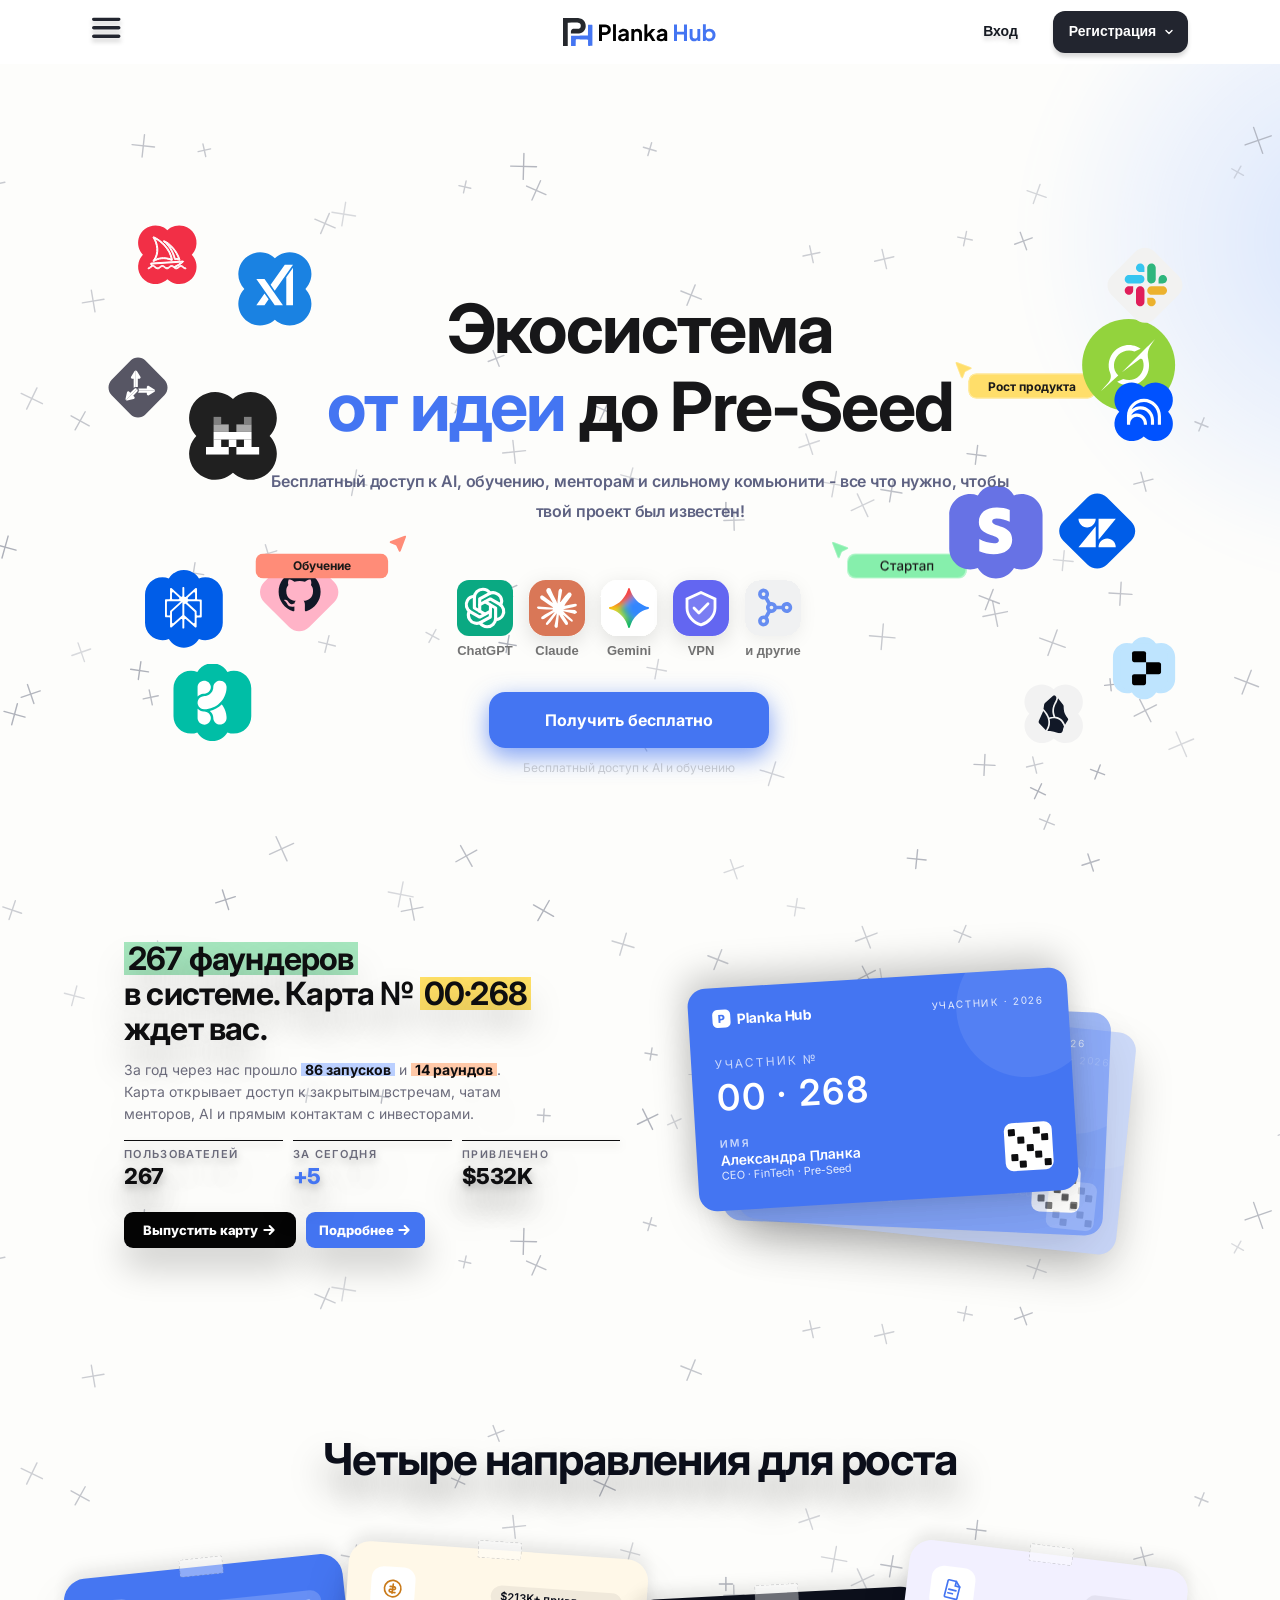
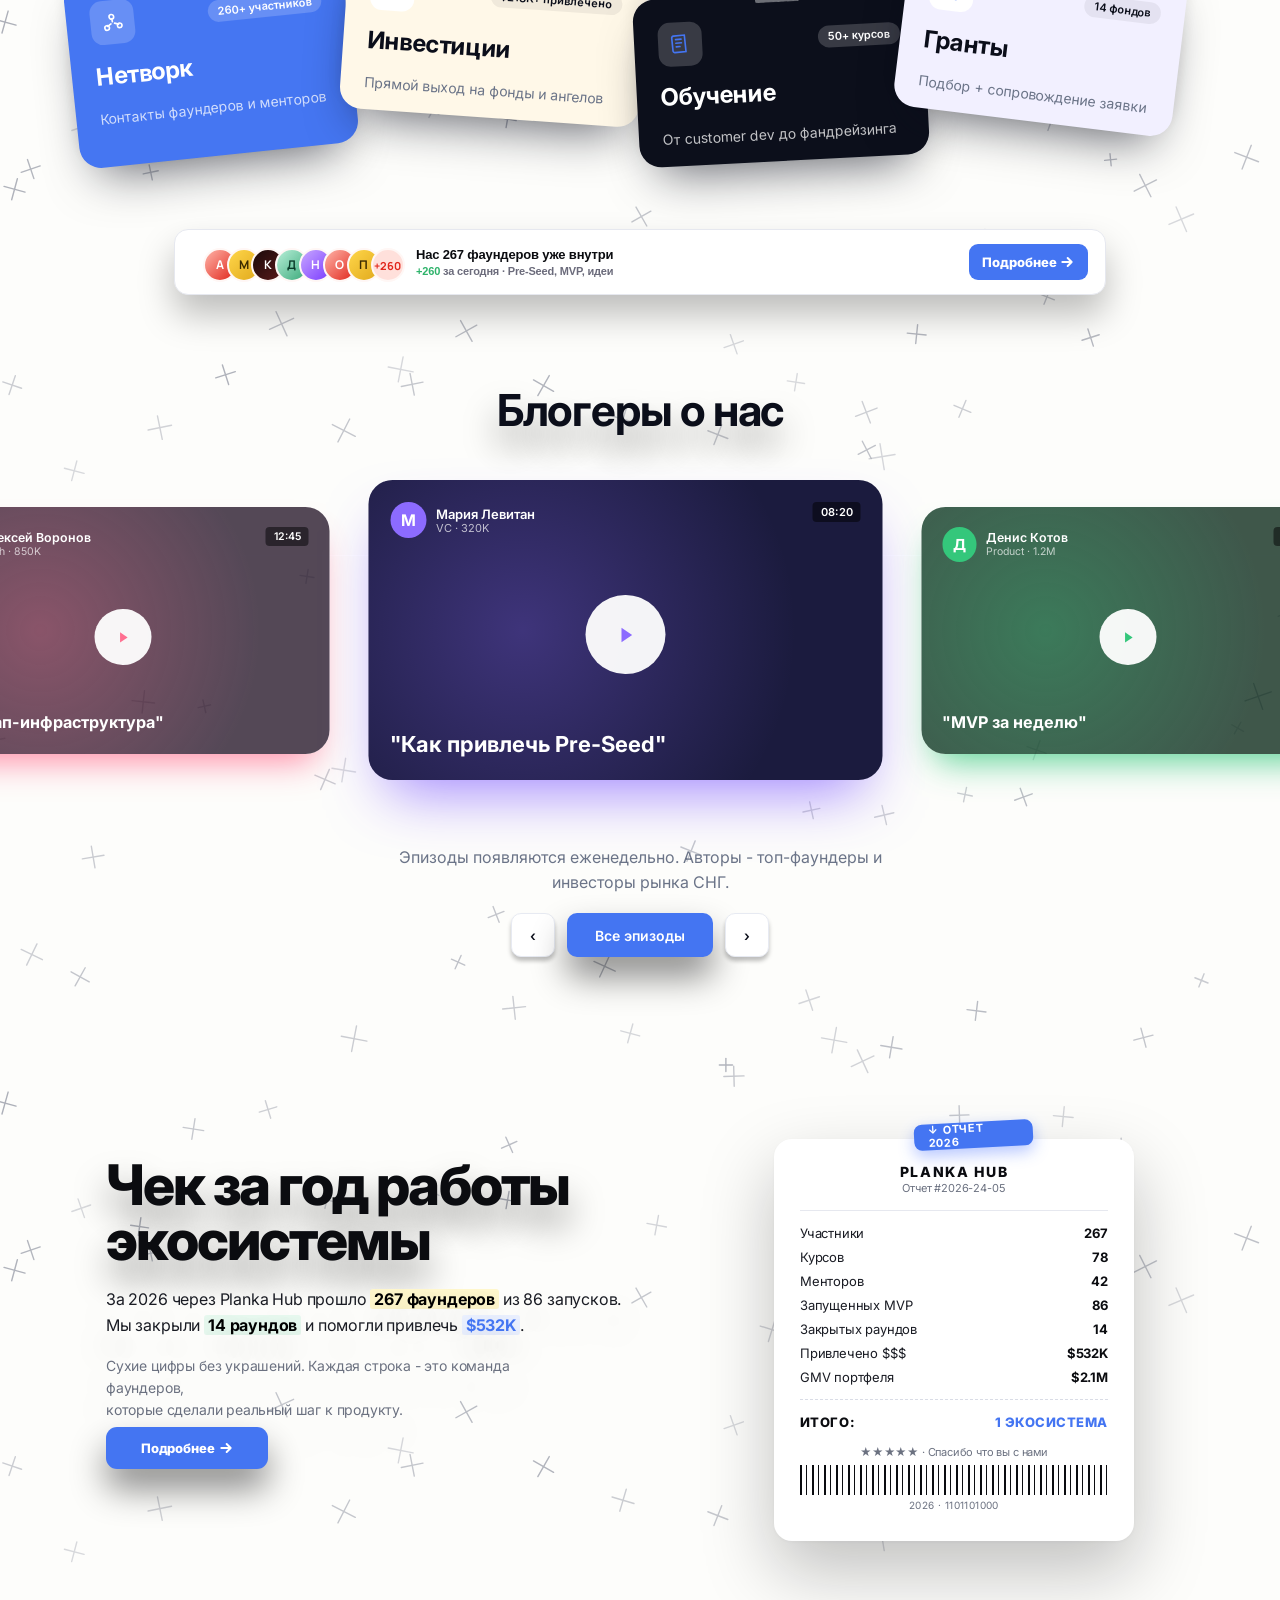
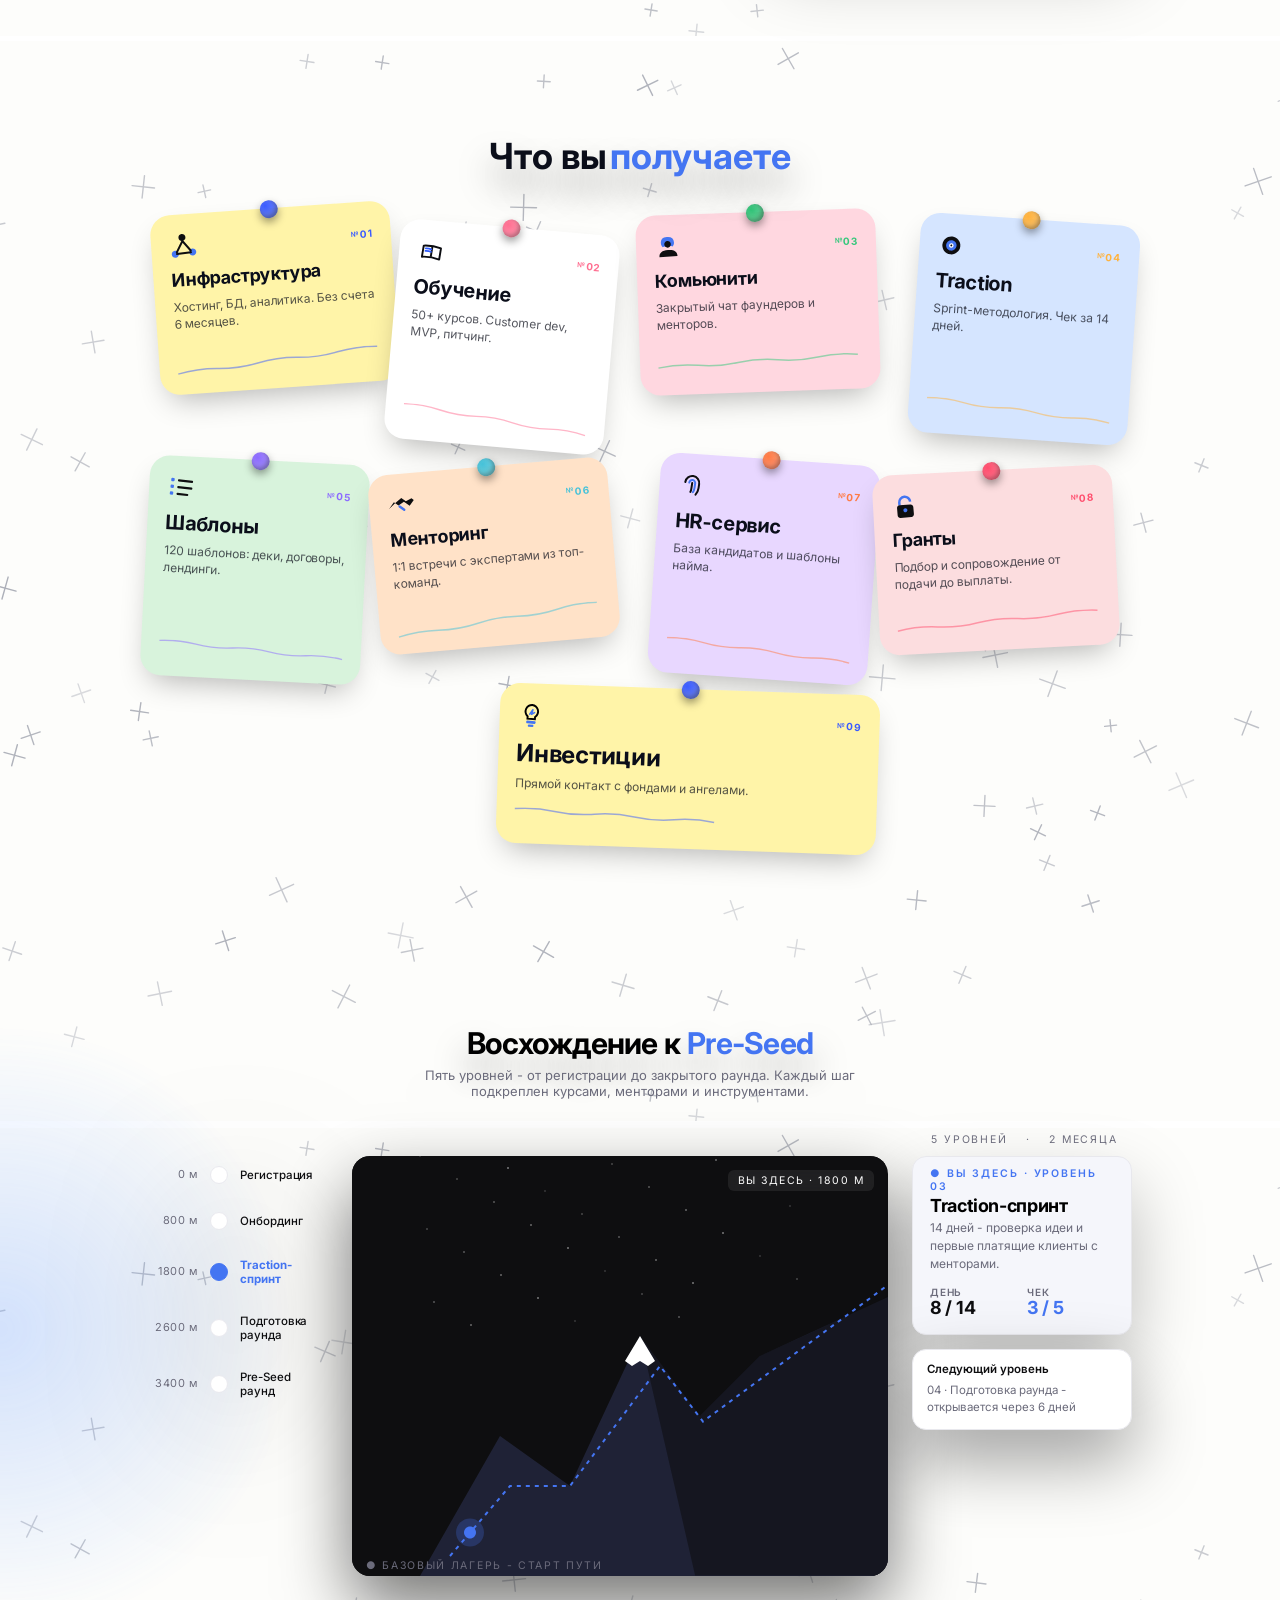
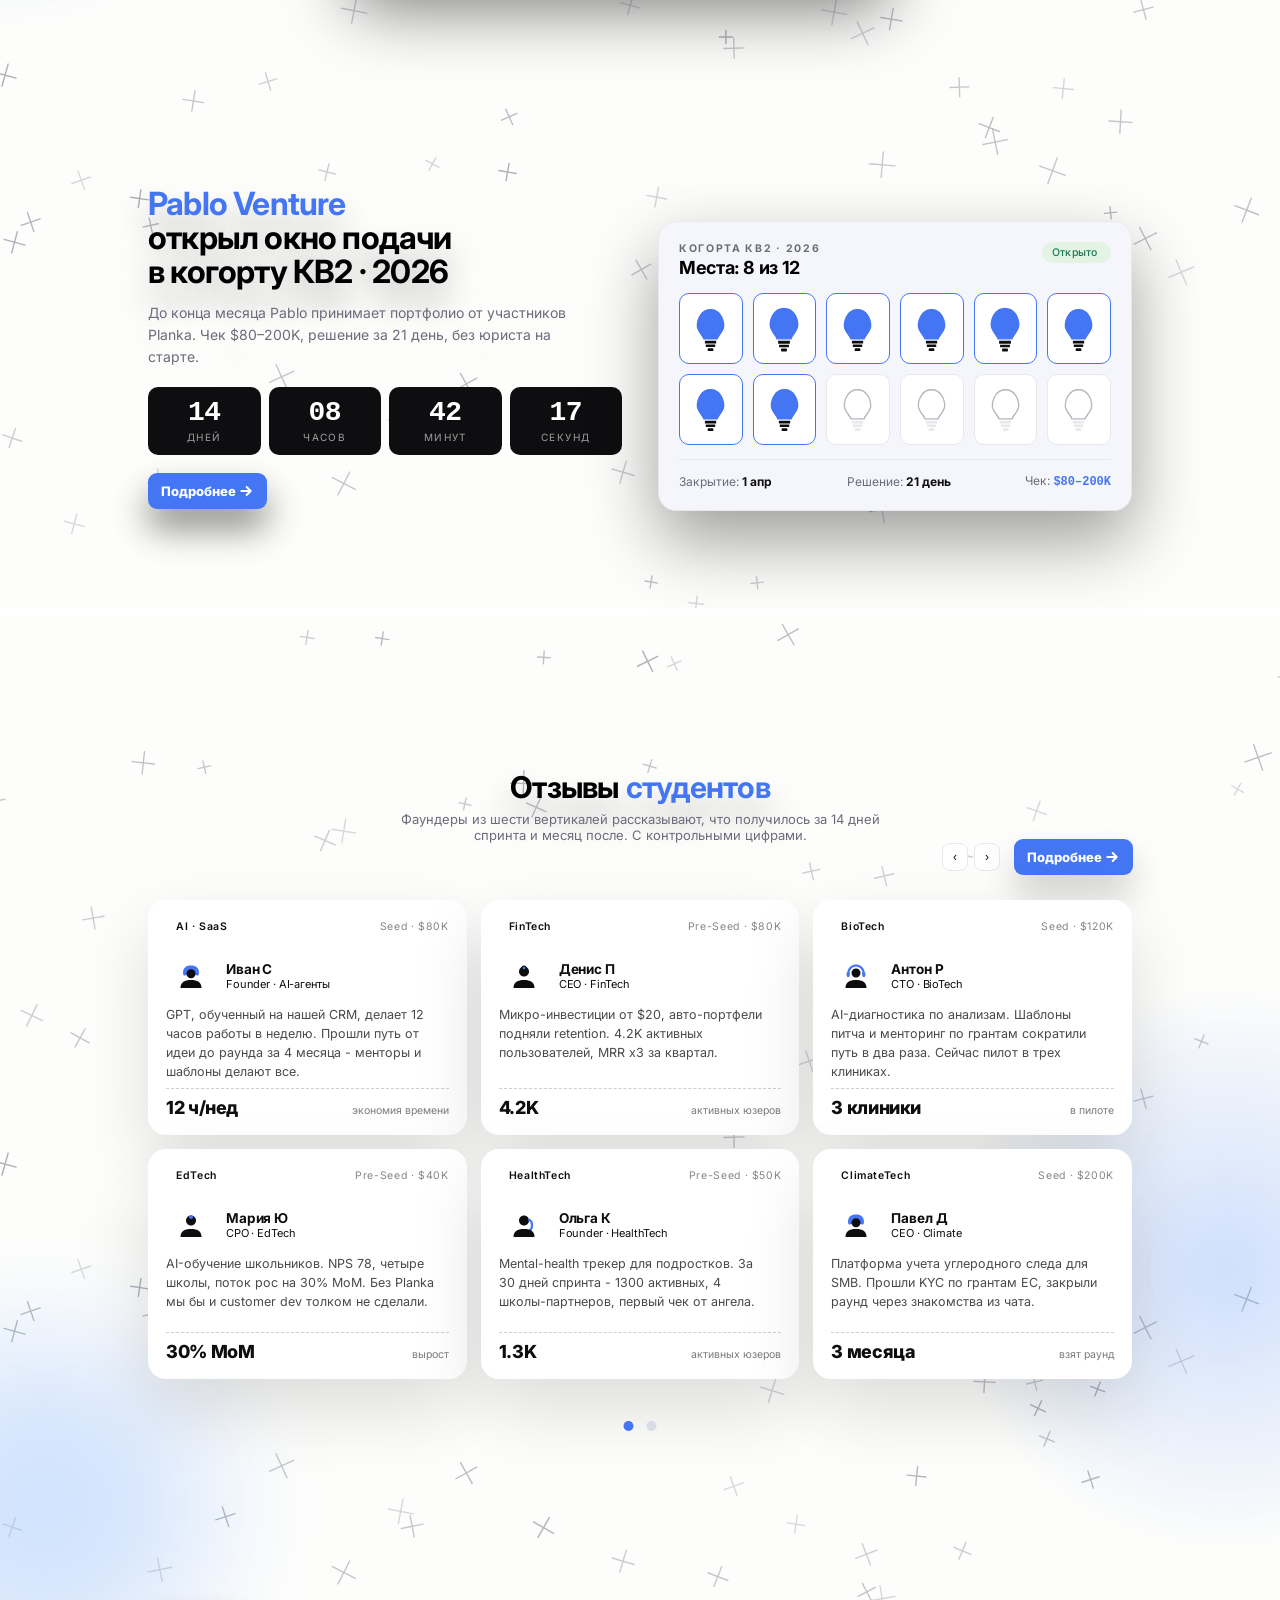
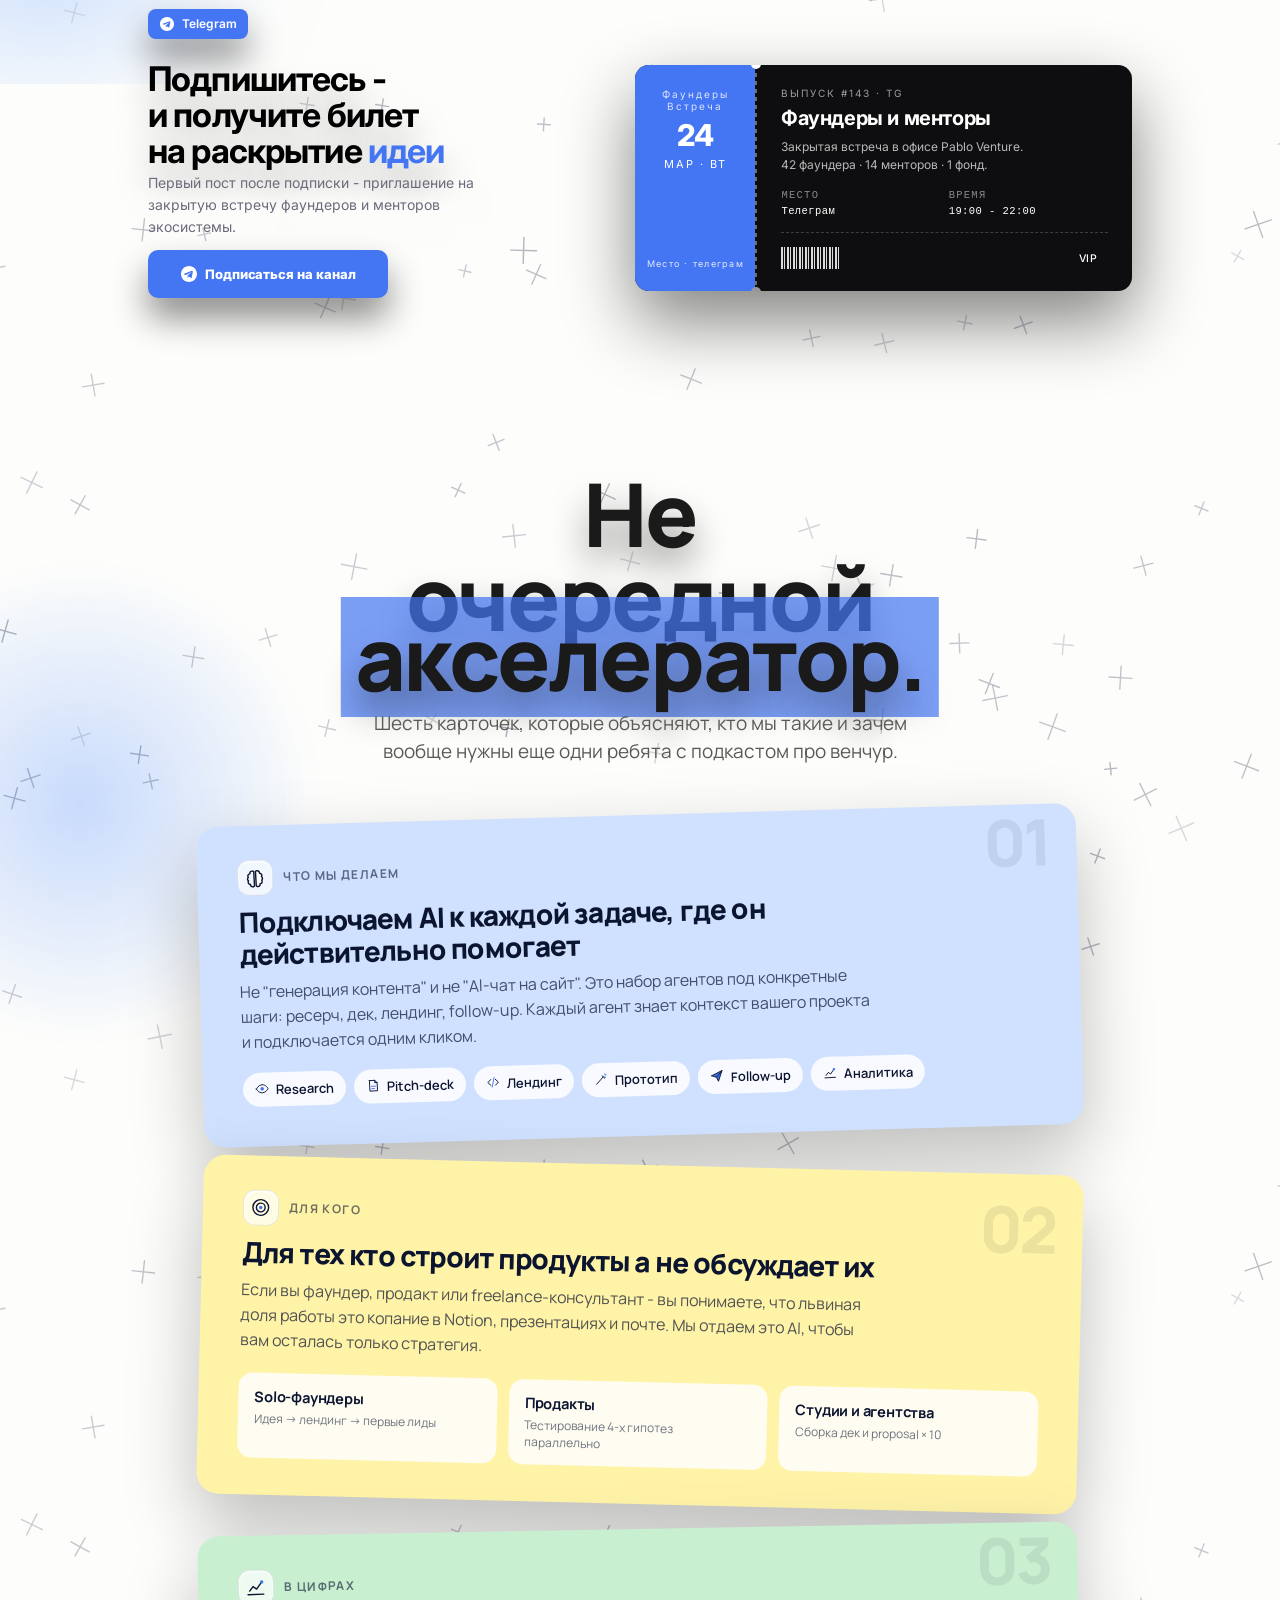
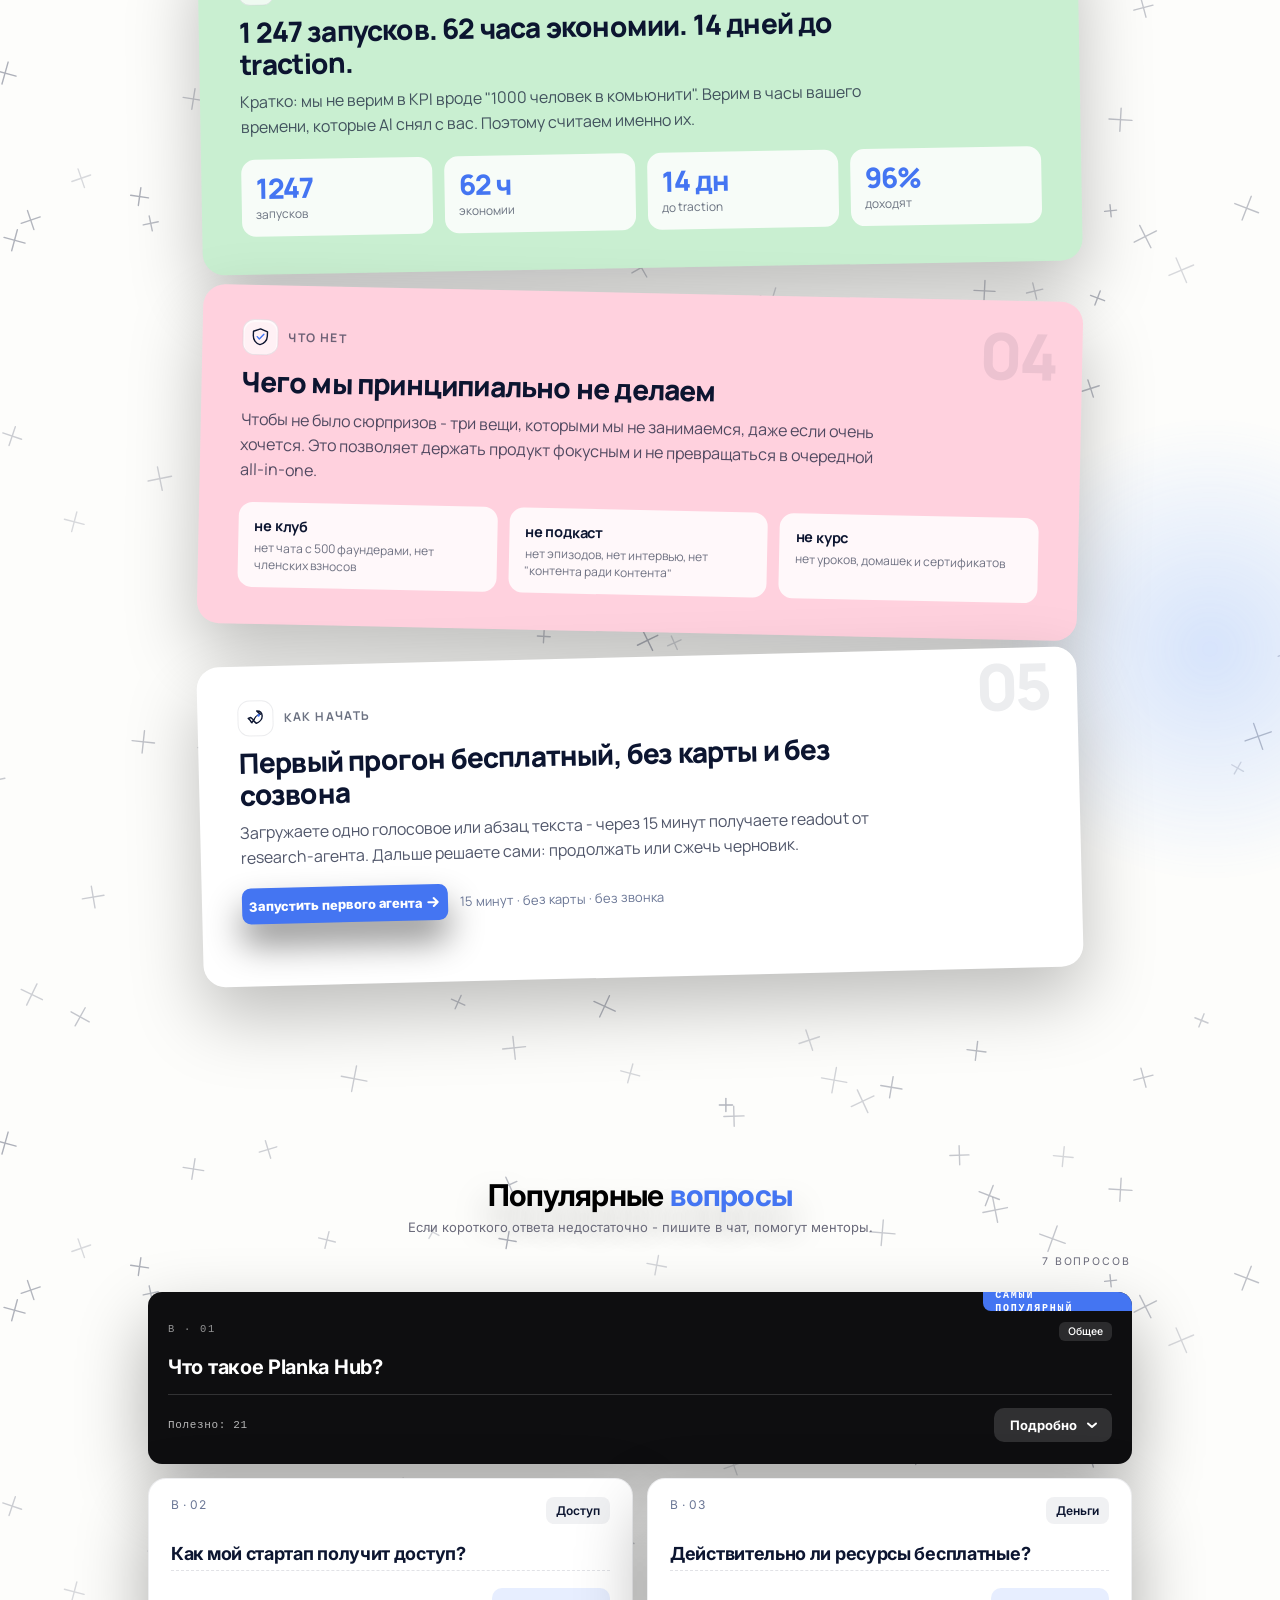
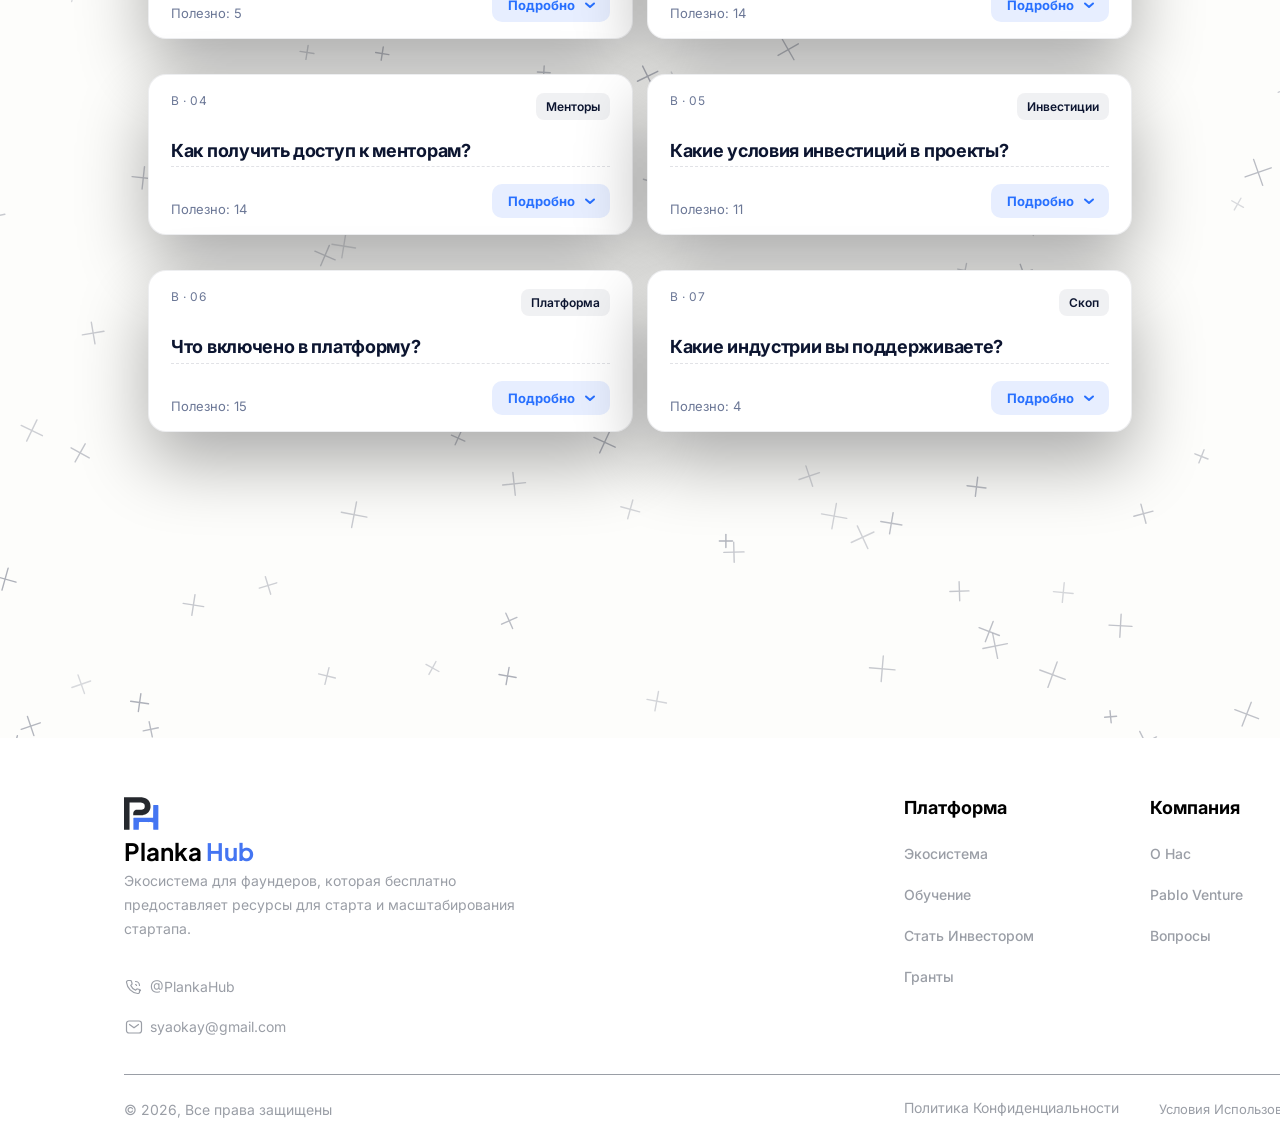
==== commit 8e9b4c37: "Apply design updates and responsive fixes" ====
--- a/index.html
+++ b/index.html
@@ -150,7 +150,7 @@
           <div class="menu-footer">
             <a class="menu-access" href="#ecosystem">Получить доступ</a>
             <div class="menu-status">
-              <span><i></i>267 онлайн</span>
+              <span>Ресурсы внутри</span>
               <a href="#telegram">Телеграм →</a>
             </div>
           </div>
@@ -200,7 +200,7 @@
           <div class="menu-stats" aria-hidden="true">
             <span><strong>267</strong><small>участников</small></span>
             <span><strong>+200</strong><small>за сегодня</small></span>
-            <span><strong>$213K</strong><small>привлечено</small></span>
+            <span><strong>$532K</strong><small>привлечено</small></span>
           </div>
         </aside>
       </div>
--- a/styles.css
+++ b/styles.css
@@ -1393,6 +1393,12 @@
   text-transform: uppercase;
 }
 
+.login-aside__badge,
+.signup-aside__content > .signup-aside__badge,
+.signup-success__aside .signup-aside__badge {
+  word-spacing: 1.5px;
+}
+
 .signup-aside h1 {
   margin: 13px 0 9px;
   color: #ffffff;
@@ -3530,14 +3536,14 @@
   }
 
   .signup-success__icon svg {
-    display: none;
+    display: none !important;
   }
 
   .signup-success__icon::before {
     content: "";
-    width: 28px;
-    height: 28px;
-    background: url("data:image/svg+xml,%3Csvg viewBox='0 0 28 28' fill='none' xmlns='http://www.w3.org/2000/svg'%3E%3Cpath d='M6.2 9.2h13.6v9.6H6.2V9.2Z' stroke='%2316A34A' stroke-width='2.2' stroke-linejoin='round'/%3E%3Cpath d='M6.2 9.4 13 14.5l6.8-5.1' stroke='%2316A34A' stroke-width='2.2' stroke-linecap='round' stroke-linejoin='round'/%3E%3Ccircle cx='20.3' cy='20.3' r='4.2' fill='%2316A34A' stroke='white' stroke-width='2'/%3E%3Cpath d='m18.6 20.2 1.1 1.1 2.2-2.5' stroke='white' stroke-width='1.7' stroke-linecap='round' stroke-linejoin='round'/%3E%3C/svg%3E") center / contain no-repeat;
+    width: 24px;
+    height: 24px;
+    background: url("data:image/svg+xml,%3Csvg width='24' height='24' viewBox='0 0 24 24' fill='none' xmlns='http://www.w3.org/2000/svg'%3E%3Cpath d='M18.0016 6H6.00156C4.67608 6 3.60156 7.07452 3.60156 8.4V16.8C3.60156 18.1255 4.67608 19.2 6.00156 19.2H18.0016C19.327 19.2 20.4016 18.1255 20.4016 16.8V8.4C20.4016 7.07452 19.327 6 18.0016 6Z' stroke='%2316A34A' stroke-width='2.16'/%3E%3Cpath d='M3.60156 8.40039L12.0016 14.4004L20.4016 8.40039' stroke='%2316A34A' stroke-width='2.16'/%3E%3Cpath d='M17.9984 21.6004C19.9867 21.6004 21.5984 19.9886 21.5984 18.0004C21.5984 16.0122 19.9867 14.4004 17.9984 14.4004C16.0102 14.4004 14.3984 16.0122 14.3984 18.0004C14.3984 19.9886 16.0102 21.6004 17.9984 21.6004Z' fill='%2316A34A' stroke='white' stroke-width='1.8'/%3E%3C/svg%3E") center / contain no-repeat;
   }
 
   .signup-success h2 {
@@ -4241,6 +4247,7 @@
 }
 
 .menu-status a {
+  margin-left: auto;
   color: #3a456b;
   font-weight: 600;
 }
@@ -4969,7 +4976,6 @@
   margin: 0 auto;
   padding: 40px 48px;
   overflow: visible;
-  transform: translateX(14px);
   border-radius: 24px;
   align-items: flex-start;
   justify-content: space-between;
@@ -5975,10 +5981,12 @@
 .bloggers-videos {
   position: absolute;
   top: 158px;
-  left: 18px;
+  left: 50%;
   z-index: 2;
   width: 1467px;
   height: 284.87px;
+  transform: translateX(-50%);
+  transform-origin: top center;
 }
 
 .blogger-card {
@@ -6371,7 +6379,7 @@
 .gives-board {
   position: absolute;
   top: 65px;
-  left: calc(50% + 18px);
+  left: 50%;
   z-index: 2;
   width: 1100px;
   height: 700px;
@@ -9151,7 +9159,7 @@
   width: 1180px;
   max-width: 100%;
   height: 540px;
-  transform: translateX(18px);
+  transform: none;
 }
 
 .report-copy {
@@ -9526,12 +9534,69 @@
 
 @media (max-width: 1180px) {
   .site-footer {
-    height: 342px;
+    display: grid;
+    width: 100%;
+    height: auto;
+    min-height: 394px;
+    padding: 47px clamp(40px, 6vw, 86px) 0;
+    grid-template-columns: minmax(360px, 483px) minmax(260px, 312px);
+    align-items: flex-start;
+    justify-content: space-between;
+    column-gap: 48px;
+    row-gap: 34px;
   }
 
   .site-footer > * {
-    transform: scale(0.84);
-    transform-origin: top left;
+    position: relative;
+    top: auto;
+    left: auto;
+    width: auto;
+    height: auto;
+    transform: none;
+  }
+
+  .footer-left {
+    width: 100%;
+    height: auto;
+  }
+
+  .footer-intro {
+    width: 100%;
+    height: auto;
+  }
+
+  .footer-intro p {
+    width: min(402px, 100%);
+    height: auto;
+  }
+
+  .footer-contact {
+    height: auto;
+  }
+
+  .footer-menus {
+    width: auto;
+    height: auto;
+    justify-self: end;
+    gap: clamp(48px, 7vw, 116px);
+  }
+
+  .footer-bottom {
+    grid-column: 1 / -1;
+    width: 100%;
+    height: 70px;
+    margin-top: 3px;
+    justify-content: space-between;
+  }
+
+  .footer-bottom > span {
+    width: auto;
+    flex: 1 1 auto;
+  }
+
+  .footer-bottom div {
+    width: auto;
+    flex: 0 0 auto;
   }
 
   .onas-section {
@@ -9711,14 +9776,185 @@
   }
 }
 
+@media (min-width: 901px) and (max-width: 1180px) {
+  .hero-content {
+    width: 920px;
+    transform: scale(0.72);
+    transform-origin: top center;
+  }
+
+  .float-icon,
+  .float-tag {
+    transform: translate(-50%, -50%) scale(0.72);
+    transform-origin: center;
+  }
+
+  .gives-board {
+    left: 50%;
+  }
+
+  .founders-visual {
+    left: calc(576px - clamp(0px, calc((1180px - 100vw) * 0.48), 134px));
+  }
+
+  .pablo-content {
+    left: -48px;
+    max-width: none;
+  }
+
+  .preseed-header,
+  .preseed-content {
+    left: 50%;
+    transform: translateX(-50%) scale(0.84);
+    transform-origin: top center;
+  }
+
+  .directions-cards {
+    left: 50%;
+    margin: 58px 0 0;
+    transform: translateX(-50%) scale(0.84);
+  }
+
+  .telegram-content {
+    left: 50%;
+    transform: translateX(-50%);
+  }
+
+  .quest-section {
+    height: 835px;
+  }
+
+  .quest-panel {
+    left: 50%;
+    max-width: none;
+    transform: translateX(-50%) scale(0.84);
+    transform-origin: top center;
+  }
+}
+
 @media (max-width: 900px) {
+  .bloggers-videos {
+    left: 18px;
+    transform: none;
+    transform-origin: center;
+  }
+
+  .gives-board {
+    left: calc(50% + 18px);
+  }
+
   .site-footer {
-    width: min(100%, calc(100% - 32px));
-    height: 292px;
+    width: 100%;
+    min-height: 0;
+    padding: 32px 32px 24px;
+    grid-template-columns: minmax(0, 520px);
+    justify-content: center;
+    row-gap: 22px;
   }
 
   .site-footer > * {
-    transform: scale(0.72);
+    width: 100%;
+    max-width: 520px;
+    justify-self: center;
+    transform: none;
+  }
+
+  .footer-left {
+    width: calc(100vw - 64px);
+    max-width: none;
+    justify-self: stretch;
+    margin-left: calc((520px - (100vw - 64px)) / 2);
+    align-items: flex-start;
+    gap: 18px;
+    text-align: left;
+  }
+
+  .footer-intro {
+    width: 100%;
+    align-items: flex-start;
+    justify-content: flex-start;
+    gap: 8px;
+  }
+
+  .footer-brand {
+    flex-direction: row;
+    align-items: center;
+    justify-content: flex-start;
+    gap: 8px;
+  }
+
+  .footer-brand svg {
+    width: 28px;
+    height: 27px;
+  }
+
+  .footer-brand span {
+    width: auto;
+    height: auto;
+    font-size: 24px;
+    line-height: 30px;
+  }
+
+  .footer-intro p {
+    width: min(100%, 470px);
+    height: auto;
+  }
+
+  .footer-contact {
+    width: 100%;
+    height: auto;
+    flex-direction: row;
+    justify-content: flex-start;
+    gap: 24px;
+  }
+
+  .footer-menus {
+    display: grid;
+    grid-template-columns: repeat(2, minmax(0, 1fr));
+    justify-self: center;
+    gap: 24px;
+  }
+
+  .footer-menu {
+    align-items: center;
+    gap: 12px;
+    text-align: center;
+  }
+
+  .footer-menu h3 {
+    margin: 0;
+    font-size: 16px;
+    line-height: 20px;
+  }
+
+  .footer-menu a {
+    height: auto;
+    justify-content: center;
+    font-size: 13px;
+    line-height: 18px;
+  }
+
+  .footer-bottom {
+    height: auto;
+    margin-top: 2px;
+    flex-direction: column;
+    align-items: center;
+    justify-content: flex-start;
+    gap: 10px;
+    padding-top: 18px;
+    text-align: center;
+  }
+
+  .footer-bottom > span,
+  .footer-bottom div {
+    width: 100%;
+  }
+
+  .footer-bottom div {
+    height: auto;
+    justify-content: center;
+    flex-wrap: wrap;
+    gap: 8px 22px;
   }
 
   .onas-section {
@@ -9936,6 +10172,380 @@
     font-size: 56px;
     line-height: 60px;
     letter-spacing: -1.4px;
+  }
+}
+
+@media (min-width: 721px) and (max-width: 900px) {
+  .hero-content {
+    left: 50%;
+    width: 920px;
+    max-width: none;
+    margin: 0;
+    transform: translateX(-50%) scale(0.72);
+    transform-origin: top center;
+  }
+
+  .hero-title {
+    font-size: 67.92px;
+    line-height: 72px;
+    letter-spacing: -1.8px;
+  }
+
+  .float-icon,
+  .float-tag {
+    transform: translate(-50%, -50%) scale(0.72);
+    transform-origin: center;
+  }
+
+  .float-tag--growth {
+    left: calc(50% + 285px);
+  }
+
+  .float-tag--startup {
+    left: calc(50% + 170px);
+  }
+
+  .float-icon--leaf {
+    left: calc(50% + 342px);
+  }
+
+  .float-icon--slack,
+  .float-icon--wave,
+  .float-icon--blocks {
+    left: calc(50% + 330px);
+  }
+
+  .float-icon--s {
+    left: calc(50% + 235px);
+  }
+
+  .float-icon--zen {
+    left: calc(50% + 300px);
+  }
+
+  .float-icon--black {
+    left: calc(50% + 270px);
+  }
+
+  .founders-container {
+    left: 50%;
+    width: 1080px;
+    max-width: none;
+    transform: translateX(-50%) scale(0.66);
+    transform-origin: top center;
+  }
+
+  .founders-section {
+    height: 380px;
+    margin-top: -260px;
+    padding-bottom: 0;
+  }
+
+  .directions-section {
+    height: 420px;
+    min-height: 420px;
+  }
+
+  .directions-cards {
+    left: 50%;
+    margin: 44px 0 0;
+    transform: translateX(-50%) scale(0.64);
+    transform-origin: top center;
+  }
+
+  .directions-bar {
+    display: block;
+    top: 326px;
+    left: 50%;
+    width: 932px;
+    height: 66px;
+    min-height: 0;
+    padding: 0;
+    transform: translateX(-50%) scale(0.66);
+    transform-origin: top center;
+  }
+
+  .directions-bar__avatars {
+    position: absolute;
+    top: 13.5px;
+    left: 19px;
+    width: 219px;
+    height: 39px;
+    justify-content: center;
+  }
+
+  .directions-bar__copy {
+    position: absolute;
+    top: calc(50% - 16px - 0.18px);
+    left: 241px;
+    width: 224.02px;
+    height: 32px;
+  }
+
+  .directions-bar__button {
+    position: absolute;
+    top: calc(50% - 18px);
+    right: auto;
+    left: 794px;
+    justify-self: auto;
+  }
+
+  .bloggers-section {
+    height: 440px;
+    margin: 0 auto 0;
+  }
+
+  .bloggers-videos {
+    left: 50%;
+    transform: translateX(-50%) scale(0.5);
+    transform-origin: top center;
+  }
+
+  .bloggers-footer {
+    top: 350px;
+    transform: translateX(-50%) scale(0.56);
+    transform-origin: top center;
+  }
+
+  .report-section {
+    height: 342px;
+  }
+
+  .report-container {
+    left: 50%;
+    transform: translateX(-50%) scale(0.62);
+    transform-origin: top center;
+  }
+
+  .gives-section {
+    height: 570px;
+  }
+
+  .gives-board {
+    left: 50%;
+    transform: translateX(-50%) scale(0.65);
+    transform-origin: top center;
+  }
+
+  .preseed-section {
+    height: 500px;
+    padding: 36px 32px;
+  }
+
+  .preseed-header,
+  .preseed-content {
+    left: 50%;
+    width: 984px;
+    transform: translateX(-50%) scale(0.66);
+    transform-origin: top center;
+  }
+
+  .preseed-header {
+    position: relative;
+    height: 104.5px;
+  }
+
+  .preseed-header h2 {
+    width: 984px;
+    height: 32px;
+    font-size: 30px;
+    line-height: 32px;
+    letter-spacing: -0.75px;
+  }
+
+  .preseed-header p {
+    width: 984px;
+    height: 32px;
+    font-size: 13px;
+    line-height: 16px;
+  }
+
+  .preseed-content {
+    position: relative;
+    display: block;
+    height: 420px;
+    margin-top: -32px;
+    grid-template-columns: none;
+    gap: 0;
+  }
+
+  .preseed-timeline {
+    position: absolute;
+    top: 0;
+    left: 0;
+    width: 180px;
+    height: 257px;
+    padding: 10px 0;
+    gap: 28px;
+    filter: drop-shadow(0 30px 70px rgb(0 0 0 / 0.8));
+  }
+
+  .preseed-map {
+    position: absolute;
+    top: 0;
+    left: 204px;
+    width: 536px;
+    height: 420px;
+    border-radius: 18px;
+  }
+
+  .preseed-side {
+    position: absolute;
+    top: 0;
+    left: 764px;
+    display: flex;
+    width: 220px;
+    height: 420px;
+    gap: 14px;
+  }
+
+  .preseed-current,
+  .preseed-next {
+    width: 220px;
+  }
+
+  .pablo-section {
+    width: min(1080px, calc(100% - 32px));
+    height: 360px;
+    margin: 30px auto 0;
+    padding: 0;
+  }
+
+  .pablo-panel {
+    position: relative;
+    left: 50%;
+    width: 1080px;
+    max-width: none;
+    height: 438.44px;
+    padding: 40px 48px;
+    transform: translateX(-50%) scale(0.66);
+    transform-origin: top center;
+  }
+
+  .pablo-content {
+    position: relative;
+    display: block;
+    width: 984px;
+    max-width: 100%;
+    height: 358.44px;
+    grid-template-columns: none;
+    gap: 0;
+  }
+
+  .pablo-copy {
+    position: absolute;
+    top: 0.01px;
+    left: 0;
+    width: 474px;
+    height: 358.44px;
+  }
+
+  .pablo-copy h2 {
+    width: 318px;
+    height: 101px;
+    font-size: 32px;
+    line-height: 34px;
+    letter-spacing: -0.8px;
+  }
+
+  .pablo-copy p {
+    width: 419px;
+    height: 68px;
+    font-size: 14px;
+    line-height: 22px;
+  }
+
+  .pablo-countdown {
+    width: 474px;
+    height: 78.07px;
+    grid-template-columns: repeat(4, 112.5px);
+    gap: 8px;
+  }
+
+  .pablo-card {
+    position: absolute;
+    top: 34.49px;
+    left: 510px;
+    width: 474px;
+    height: 289.47px;
+    padding: 20px;
+    gap: 14px;
+  }
+
+  .pablo-card__header {
+    width: 432px;
+    height: 37px;
+  }
+
+  .pablo-card__header div {
+    width: 160px;
+    height: 37px;
+  }
+
+  .pablo-slots {
+    width: 432px;
+    height: 151.47px;
+    grid-template-columns: repeat(6, 63.67px);
+    grid-template-rows: repeat(2, 70.73px);
+    gap: 10px;
+  }
+
+  .pablo-card__footer {
+    width: 432px;
+    height: 31px;
+  }
+
+  .reviews-section {
+    height: 560px;
+  }
+
+  .reviews-panel {
+    left: 50%;
+    max-width: none;
+    transform: translateX(-50%) scale(0.66);
+    transform-origin: top center;
+  }
+
+  .telegram-section {
+    height: 380px;
+  }
+
+  .telegram-panel {
+    left: 50%;
+    max-width: none;
+    transform: translateX(-50%) scale(0.66);
+    transform-origin: top center;
+  }
+
+  .telegram-content {
+    left: 48px;
+    transform: none;
+  }
+
+  .onas-section {
+    height: 1390px;
+  }
+
+  .onas-header,
+  .onas-cards {
+    transform: scale(0.65);
+    transform-origin: top center;
+  }
+
+  .quest-section {
+    height: 700px;
+    margin: 80px auto 0;
+  }
+
+  .quest-panel {
+    left: 50%;
+    max-width: none;
+    transform: translateX(-50%) scale(0.66);
+    transform-origin: top center;
+  }
+
+  .site-footer {
+    margin: 35px auto 3px;
   }
 }
 
@@ -12849,6 +13459,7 @@
 
   .menu-pill {
     height: 15.75px;
+    transform: translateX(18px);
     padding: 2.25px 6px;
     border-radius: 3.75px;
     font-size: 8.25px;
@@ -12895,6 +13506,897 @@
     height: 4.5px;
   }
 
+}
+
+@media (min-width: 391px) and (max-width: 480px) {
+  .founders-container {
+    padding-right: 0;
+    padding-left: 0;
+    align-items: center;
+  }
+
+  .founders-copy,
+  .founders-stats,
+  .founders-actions,
+  .founders-visual {
+    margin-right: auto;
+    margin-left: auto;
+  }
+
+  .founders-text {
+    margin-right: auto;
+    margin-left: auto;
+  }
+
+  .bloggers-videos {
+    transform: translateX(-50%) scale(0.375);
+  }
+
+  .bloggers-footer {
+    transform: translateX(-50%) scale(0.375);
+  }
+
+  .report-section {
+    height: 190px;
+  }
+
+  .report-container {
+    left: calc(50% - 221.25px);
+    transform: scale(0.94);
+    transform-origin: top center;
+  }
+
+  .report-copy,
+  .receipt-wrap {
+    margin-left: 25px;
+  }
+
+  .gives-section {
+    margin: -21.5px auto 0;
+  }
+
+  .gives-title {
+    left: calc(50% - 67.5px);
+    transform: scale(0.375);
+    transform-origin: top left;
+  }
+
+  .gives-board {
+    left: calc(50% - 206.25px);
+    transform: scale(0.375);
+    transform-origin: top left;
+  }
+
+  .give-note {
+    margin-left: 31px;
+  }
+
+  .preseed-section {
+    width: 100%;
+    height: 520px;
+    margin-left: 0;
+    padding-right: 0;
+    padding-left: 0;
+  }
+
+  .preseed-header,
+  .preseed-content,
+  .preseed-header h2 {
+    width: 100%;
+  }
+
+  .preseed-header p {
+    width: min(280px, calc(100vw - 48px));
+  }
+
+  .preseed-map {
+    left: calc(50% - 151px);
+  }
+
+  .preseed-timeline {
+    left: calc(50% - 122px);
+  }
+
+  .preseed-side {
+    left: calc(50% + 18px);
+  }
+
+  .pablo-section {
+    width: 100%;
+    margin-left: 0;
+  }
+
+  .pablo-panel {
+    width: 100%;
+  }
+
+  .pablo-content {
+    left: 50%;
+    width: 320px;
+    transform: translateX(-50%);
+  }
+
+  .reviews-section {
+    margin-right: auto;
+    margin-left: auto;
+  }
+
+  .reviews-panel {
+    margin-right: auto;
+    margin-left: auto;
+  }
+
+  .footer-left {
+    width: 328px;
+    max-width: calc(100vw - 32px);
+    margin-left: 0;
+  }
+
+  .footer-contact {
+    flex-direction: column;
+    justify-content: flex-start;
+    gap: 3px;
+  }
+
+  .footer-menus {
+    margin-right: 0;
+    margin-left: 0;
+  }
+
+  .footer-menu {
+    align-items: flex-start;
+    text-align: left;
+  }
+
+  .footer-menu a {
+    justify-content: flex-start;
+  }
+
+  .footer-bottom {
+    margin-right: 0;
+    margin-left: 0;
+  }
+
+  .telegram-section {
+    width: 100%;
+    height: 530px;
+    margin-left: 0;
+  }
+
+  .telegram-panel {
+    width: 100%;
+    height: 515px;
+  }
+
+  .telegram-content {
+    top: 30px;
+    left: 50%;
+    width: min(377px, calc(100vw - 48px));
+    height: 492px;
+    transform: translateX(-50%);
+  }
+
+  .telegram-copy {
+    top: 0;
+    left: 0;
+    width: 100%;
+    height: 210px;
+  }
+
+  .telegram-copy h2 {
+    top: 42px;
+    width: min(340px, 100%);
+    height: auto;
+    font-size: 28px;
+    line-height: 31px;
+    letter-spacing: -0.7px;
+  }
+
+  .telegram-copy p {
+    top: 142px;
+    width: min(340px, 100%);
+    height: auto;
+    font-size: 12px;
+    line-height: 19px;
+  }
+
+  .telegram-ticket {
+    top: 225px;
+    left: 0;
+    transform: scale(0.68);
+    transform-origin: top left;
+  }
+
+  .telegram-button {
+    top: 397px;
+    left: 0;
+    width: 220px;
+    height: 42px;
+    border-radius: 9px;
+    font-size: 13px;
+    line-height: 17px;
+  }
+
+  .onas-section {
+    width: 100%;
+    margin-left: 0;
+    padding-right: 0;
+    padding-left: 0;
+  }
+
+  .onas-header {
+    width: 100%;
+  }
+
+  .onas-cards {
+    align-self: center;
+  }
+
+  .quest-section {
+    width: 100%;
+    margin-left: 0;
+  }
+
+  .quest-panel {
+    width: calc(100vw - 32px);
+    max-width: 393px;
+    margin-right: auto;
+    margin-left: auto;
+  }
+
+  .quest-header,
+  .quest-list {
+    width: 315px;
+    margin-right: auto;
+    margin-left: auto;
+  }
+}
+
+@media (max-width: 390px) {
+  .founders-container {
+    padding-right: 0;
+    padding-left: 0;
+    align-items: center;
+  }
+
+  .founders-copy,
+  .founders-stats,
+  .founders-actions,
+  .founders-visual,
+  .founders-text {
+    margin-right: auto;
+    margin-left: auto;
+  }
+
+  .bloggers-videos {
+    transform: translateX(-50%) scale(0.375);
+  }
+
+  .bloggers-footer {
+    transform: translateX(-50%) scale(0.375);
+  }
+
+  .tool-strip {
+    margin-left: 50%;
+    transform: translateX(-50%);
+  }
+
+  .report-section {
+    height: 176px;
+  }
+
+  .report-container {
+    left: calc(50% - 221.25px);
+    transform: scale(0.81);
+    transform-origin: top center;
+  }
+
+  .report-copy,
+  .receipt-wrap {
+    margin-left: 25px;
+  }
+
+  .gives-section {
+    width: 100%;
+    height: 276px;
+    margin: -21.5px auto 0;
+  }
+
+  .gives-title {
+    left: calc(50% - 67.5px);
+    transform: scale(0.375);
+    transform-origin: top left;
+  }
+
+  .gives-board {
+    left: calc(50% - 176px);
+    transform: scale(0.32);
+    transform-origin: top left;
+  }
+
+  .give-note {
+    margin-left: 31px;
+  }
+
+  .preseed-section {
+    width: 100%;
+    margin-left: 0;
+    padding-right: 0;
+    padding-left: 0;
+  }
+
+  .preseed-header,
+  .preseed-content,
+  .preseed-header h2 {
+    width: 100%;
+  }
+
+  .preseed-header p {
+    width: min(260px, calc(100vw - 48px));
+  }
+
+  .preseed-map {
+    left: calc(50% - 151px);
+  }
+
+  .preseed-timeline {
+    left: calc(50% - 122px);
+  }
+
+  .preseed-side {
+    left: calc(50% + 18px);
+  }
+
+  .pablo-section {
+    width: 100%;
+    margin-left: 0;
+  }
+
+  .pablo-panel {
+    width: 100%;
+  }
+
+  .pablo-content {
+    left: 50%;
+    width: 320px;
+    transform: translateX(-50%);
+  }
+
+  .reviews-section,
+  .reviews-panel {
+    margin-right: auto;
+    margin-left: auto;
+  }
+
+  .reviews-header,
+  .reviews-grid {
+    left: 50%;
+    transform: translateX(-50%);
+  }
+
+  .reviews-dots {
+    left: 50%;
+    transform: translateX(-50%);
+  }
+
+  .telegram-section {
+    width: 100%;
+    margin-left: 0;
+  }
+
+  .telegram-panel {
+    width: 100%;
+  }
+
+  .telegram-content {
+    left: 50%;
+    width: 338.57px;
+    transform: translateX(-50%);
+  }
+
+  .onas-section {
+    width: 100%;
+    margin-left: 0;
+    padding-right: 0;
+    padding-left: 0;
+  }
+
+  .onas-header {
+    width: 100%;
+  }
+
+  .onas-header h2 {
+    width: min(367.5px, calc(100vw - 32px));
+    max-width: calc(100vw - 32px);
+  }
+
+  .onas-cards {
+    align-self: center;
+  }
+
+  .quest-section {
+    width: 100%;
+    margin-left: 0;
+  }
+
+  .quest-panel {
+    width: calc(100vw - 32px);
+    max-width: 358px;
+    margin-right: auto;
+    margin-left: auto;
+    padding-right: 14px;
+    padding-left: 14px;
+  }
+
+  .quest-header,
+  .quest-list {
+    width: min(315px, calc(100vw - 60px));
+    margin-right: auto;
+    margin-left: auto;
+  }
+
+  .quest-card,
+  .quest-card--featured {
+    width: 100%;
+  }
+
+  .footer-left,
+  .footer-menus,
+  .footer-bottom {
+    margin-right: auto;
+    margin-left: auto;
+  }
+}
+
+@media (max-width: 340px) {
+  .brand {
+    left: 64px;
+  }
+
+  .login-link {
+    right: 94px;
+    left: auto;
+  }
+
+  .registration-button {
+    right: 8px;
+    left: auto;
+    width: 84px;
+  }
+
+  .registration-button span {
+    width: 84px;
+    font-size: 10px;
+  }
+
+  .hero-section {
+    padding-right: 10px;
+    padding-left: 10px;
+  }
+
+  .hero-content {
+    width: 300px;
+    max-width: calc(100vw - 20px);
+  }
+
+  .hero-title {
+    width: 300px;
+    height: auto;
+    min-height: 90px;
+    font-size: 27px;
+    line-height: 30px;
+    letter-spacing: -0.7px;
+  }
+
+  .hero-subtitle {
+    width: 292px;
+    margin-top: 8px;
+    font-size: 11.5px;
+    line-height: 17px;
+  }
+
+  .tool-strip {
+    width: calc(100vw - 16px);
+    gap: 8px;
+  }
+
+  .tool-card {
+    width: 52px;
+    height: 76px;
+    flex: 0 0 52px;
+    gap: 7px;
+  }
+
+  .tool-icon,
+  .tool-card--chatgpt .tool-icon {
+    width: 52px;
+    height: 52px;
+  }
+
+  .tool-label {
+    font-size: 11px;
+    line-height: 15px;
+  }
+
+  .reviews-section {
+    width: 100%;
+    margin-right: 0;
+    margin-left: 0;
+  }
+
+  .reviews-panel {
+    left: 50%;
+    margin-right: 0;
+    margin-left: 0;
+    transform: translateX(-50%);
+  }
+
+  .telegram-content {
+    width: calc(100vw - 16px);
+  }
+
+  .telegram-copy,
+  .telegram-proof {
+    width: 100%;
+  }
+
+  .telegram-copy p {
+    width: min(285px, 100%);
+  }
+
+  .onas-cards {
+    transform: scale(0.36);
+  }
+
+  .quest-panel {
+    width: calc(100vw - 20px);
+    padding-right: 10px;
+    padding-left: 10px;
+  }
+
+  .quest-header,
+  .quest-list {
+    width: calc(100vw - 44px);
+  }
+
+  .quest-card__top,
+  .quest-card--featured .quest-card__top {
+    width: calc(100% - 22px);
+  }
+
+  .quest-card footer,
+  .quest-card--featured footer {
+    right: 10px;
+    left: 10px;
+    width: auto;
+  }
+
+  .footer-left,
+  .footer-menus,
+  .footer-bottom {
+    width: calc(100vw - 32px);
+    max-width: 328px;
+  }
+
+  .footer-intro,
+  .footer-contact {
+    width: 100%;
+    max-width: 100%;
+  }
+
+  .footer-menus {
+    grid-template-columns: repeat(2, minmax(0, 1fr));
+    column-gap: 18px;
+  }
+
+  .footer-menu,
+  .footer-menu h3,
+  .footer-menu a {
+    width: 100%;
+  }
+}
+
+@media (min-width: 481px) and (max-width: 720px) {
+  .site-header {
+    height: 64px;
+  }
+
+  .header-left {
+    width: 100%;
+    height: 64px;
+  }
+
+  .burger-button {
+    top: 50%;
+    left: 32px;
+    width: 37px;
+    height: 29px;
+    transform: translateY(-50%);
+  }
+
+  .burger-button svg {
+    width: 37px;
+    height: 29px;
+    transform: none;
+  }
+
+  body.menu-open .burger-button svg {
+    transform: scale(0.92);
+  }
+
+  .brand {
+    left: 50%;
+    width: 124px;
+    height: 22.36px;
+    transform: translate(-50%, -50%);
+  }
+
+  .brand svg {
+    width: 124px;
+    height: 22.36px;
+  }
+
+  .login-link {
+    top: 50%;
+    right: 148px;
+    left: auto;
+    width: 50px;
+    height: 15px;
+    font-size: 12px;
+    line-height: 15px;
+    transform: translateY(-50%);
+  }
+
+  .registration-button {
+    top: 50%;
+    right: 24px;
+    left: auto;
+    width: 116px;
+    height: 36px;
+    border-radius: 10px;
+    font-size: 12px;
+    line-height: 14px;
+    transform: translateY(-50%);
+  }
+
+  .registration-button span {
+    width: auto;
+    height: 14px;
+    font-size: 12px;
+    line-height: 14px;
+  }
+
+  .founders-container {
+    padding-right: 0;
+    padding-left: 0;
+    align-items: center;
+  }
+
+  .founders-copy,
+  .founders-stats,
+  .founders-actions,
+  .founders-visual,
+  .founders-text {
+    margin-right: auto;
+    margin-left: auto;
+  }
+
+  .report-container {
+    left: 50%;
+    transform: translateX(-50%);
+  }
+
+  .report-copy,
+  .receipt-wrap {
+    margin-left: 25px;
+  }
+
+  .gives-section {
+    margin: -21.5px auto 0;
+  }
+
+  .gives-title {
+    left: calc(50% - 67.5px);
+    transform: scale(0.375);
+    transform-origin: top left;
+  }
+
+  .gives-board {
+    left: calc(50% - 206.25px);
+    transform: scale(0.375);
+    transform-origin: top left;
+  }
+
+  .give-note {
+    margin-left: 31px;
+  }
+
+  .preseed-section {
+    width: 100%;
+    height: 520px;
+    margin: 18px auto 0;
+    padding-right: 0;
+    padding-left: 0;
+  }
+
+  .preseed-header,
+  .preseed-content,
+  .preseed-header h2 {
+    width: 100%;
+  }
+
+  .preseed-header p {
+    width: min(320px, calc(100vw - 64px));
+  }
+
+  .preseed-map {
+    left: calc(50% - 151px);
+  }
+
+  .preseed-timeline {
+    left: calc(50% - 122px);
+  }
+
+  .preseed-side {
+    left: calc(50% + 18px);
+  }
+
+  .pablo-section {
+    width: 100%;
+    margin: 0 auto;
+  }
+
+  .pablo-panel {
+    width: 100%;
+  }
+
+  .pablo-content {
+    left: 50%;
+    width: 320px;
+    transform: translateX(-50%);
+  }
+
+  .reviews-section,
+  .reviews-panel {
+    margin-right: auto;
+    margin-left: auto;
+  }
+
+  .reviews-header,
+  .reviews-grid {
+    left: 50%;
+    transform: translateX(-50%);
+  }
+
+  .reviews-dots {
+    left: 50%;
+    transform: translateX(-50%);
+  }
+
+  .quest-section {
+    width: 100%;
+    max-width: none;
+    margin-right: auto;
+    margin-left: auto;
+  }
+
+  .quest-panel {
+    width: min(540px, calc(100vw - 32px));
+    max-width: none;
+    margin-right: auto;
+    margin-left: auto;
+  }
+
+  .quest-header,
+  .quest-list {
+    width: min(315px, calc(100vw - 80px));
+    margin-right: auto;
+    margin-left: auto;
+  }
+
+  .telegram-section {
+    width: 100%;
+    height: 555px;
+    margin-left: 0;
+  }
+
+  .telegram-panel {
+    width: 100%;
+    height: 540px;
+  }
+
+  .telegram-content {
+    top: 30px;
+    left: 50%;
+    width: min(496.56px, calc(100vw - 64px));
+    height: 520px;
+    transform: translateX(-50%);
+  }
+
+  .telegram-copy {
+    top: 0;
+    left: max(0px, calc((100% - 430px) / 2));
+    width: min(430px, 100%);
+    height: 220px;
+  }
+
+  .telegram-copy h2 {
+    top: 42px;
+    width: min(390px, 100%);
+    height: auto;
+    font-size: 32px;
+    line-height: 36px;
+    letter-spacing: -0.8px;
+  }
+
+  .telegram-copy p {
+    top: 158px;
+    width: min(430px, 100%);
+    height: auto;
+    font-size: 14px;
+    line-height: 22px;
+  }
+
+  .telegram-ticket {
+    top: 244px;
+    left: max(0px, calc((100% - 407.18px) / 2));
+    transform: scale(0.82);
+    transform-origin: top left;
+  }
+
+  .telegram-button {
+    top: 452px;
+    left: max(0px, calc((100% - 430px) / 2));
+    width: 220px;
+    height: 44px;
+    border-radius: 9px;
+    font-size: 13px;
+    line-height: 17px;
+  }
+
+  .onas-section {
+    width: 100%;
+    margin-left: 0;
+    padding-right: 0;
+    padding-left: 0;
+  }
+
+  .onas-header {
+    width: 100%;
+  }
+
+  .onas-cards {
+    align-self: center;
+  }
+
+  .site-footer {
+    width: 100%;
+    margin-right: auto;
+    margin-left: auto;
+    padding-right: 32px;
+    padding-left: 32px;
+  }
+
+  .site-footer > *,
+  .footer-left,
+  .footer-menus,
+  .footer-bottom {
+    width: min(520px, calc(100vw - 64px));
+    max-width: 520px;
+    margin-right: auto;
+    margin-left: auto;
+  }
+
+  .footer-menus {
+    grid-template-columns: repeat(2, minmax(0, 1fr));
+    column-gap: clamp(40px, 8vw, 80px);
+  }
+}
+
+@media (min-width: 901px) {
+  .give-note {
+    margin-left: 31px;
+  }
 }
 
 .founders-button,
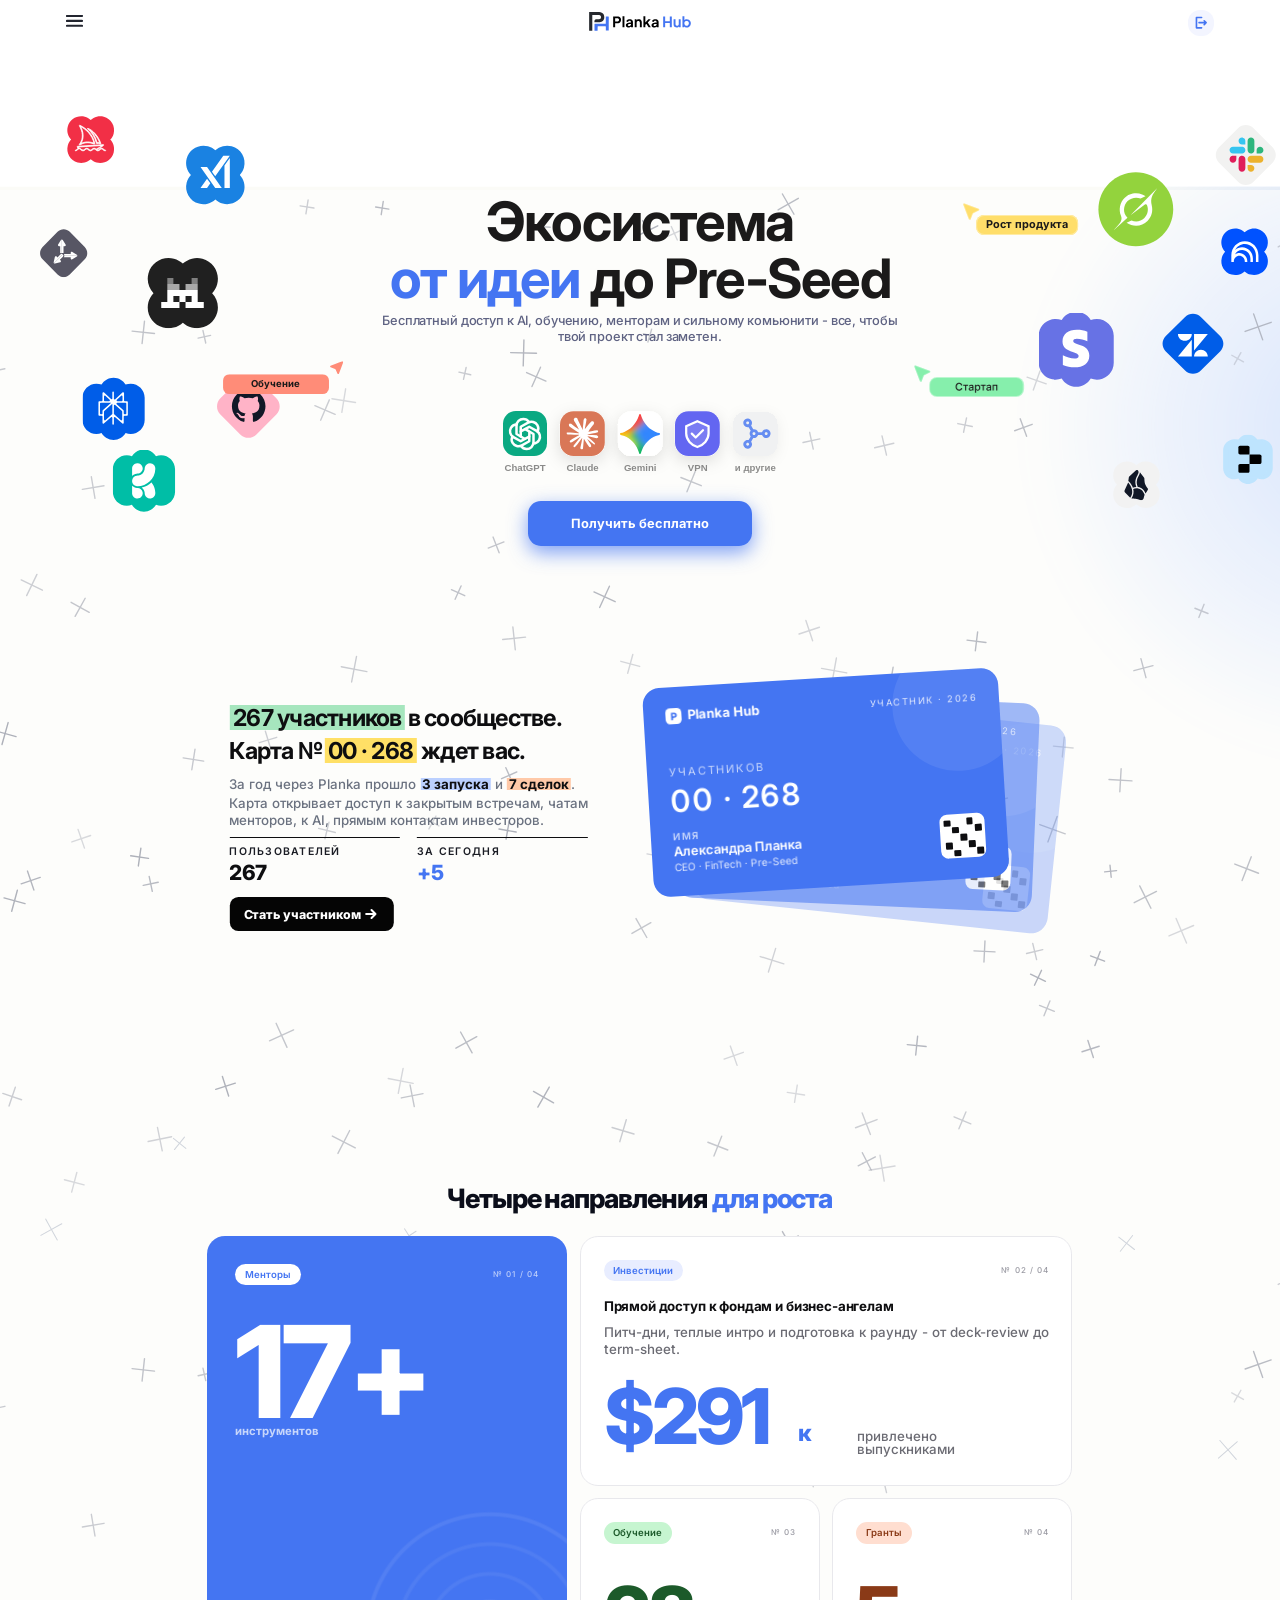
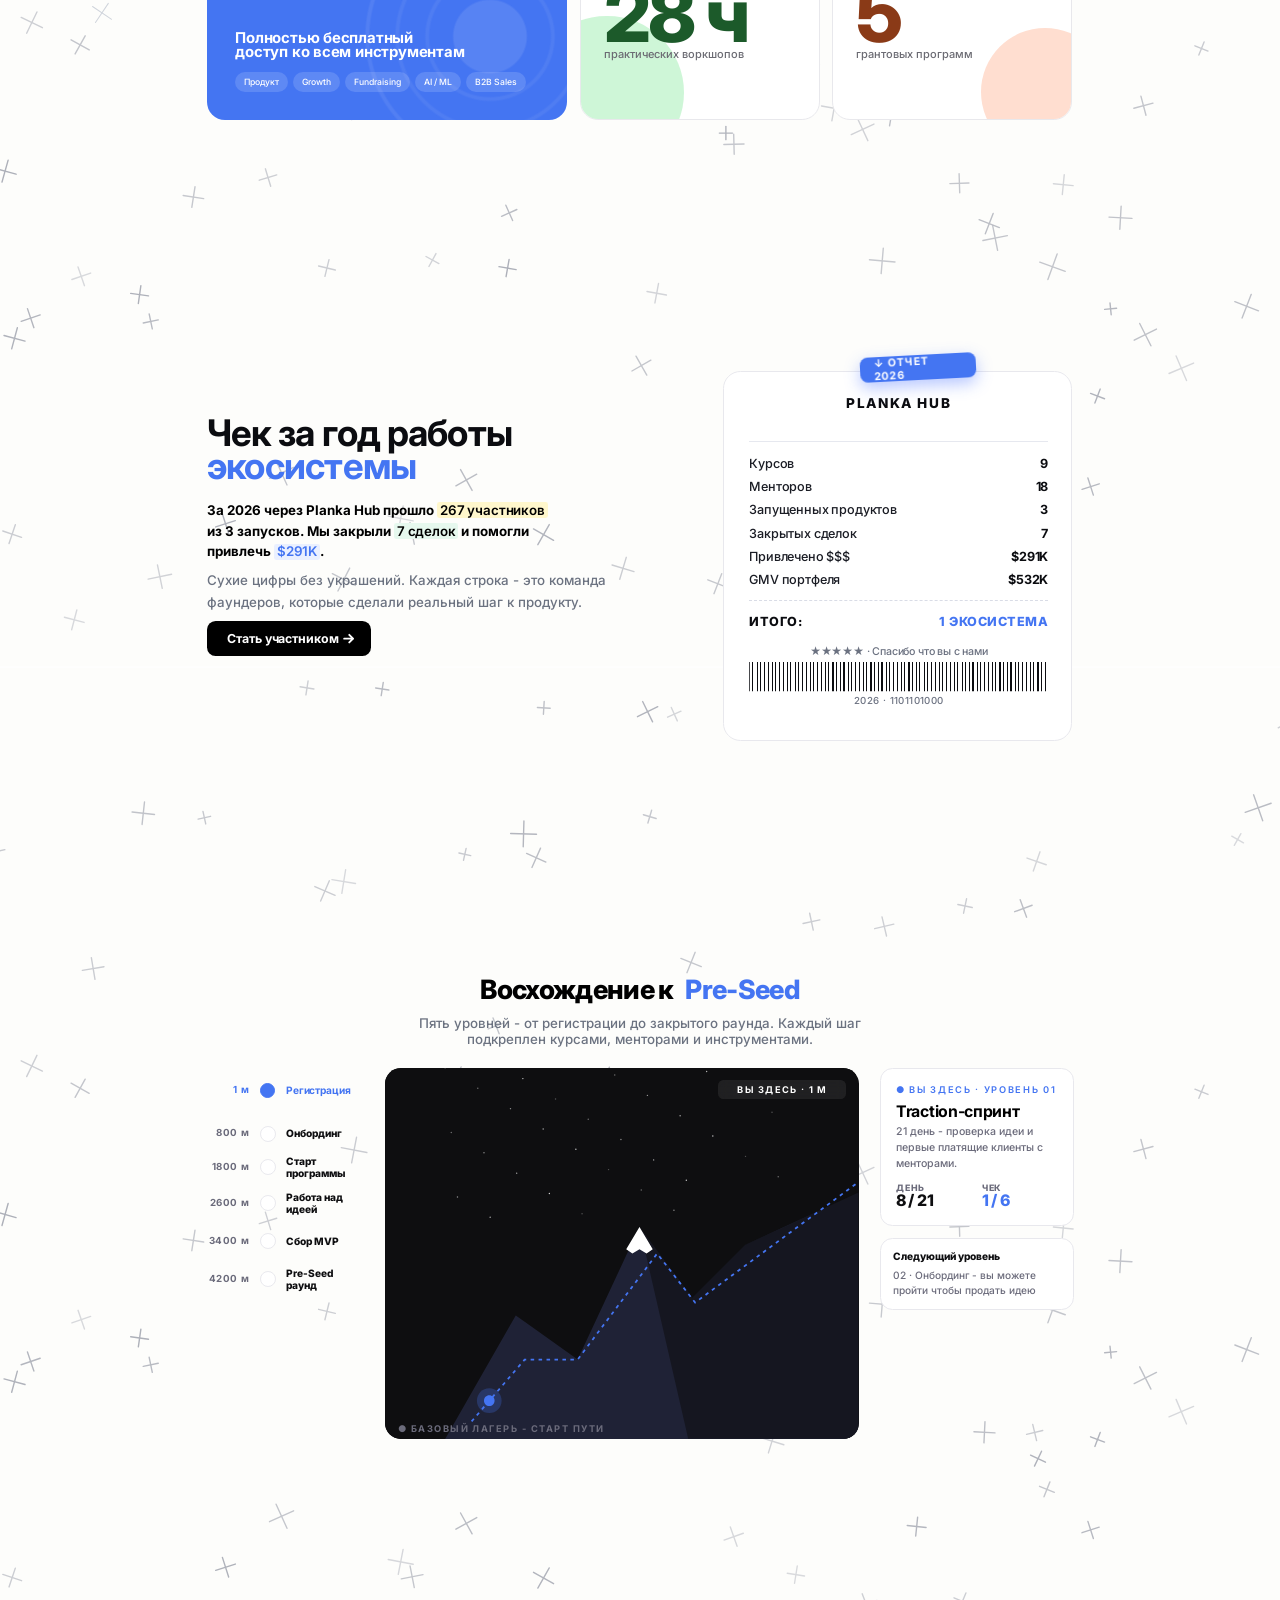
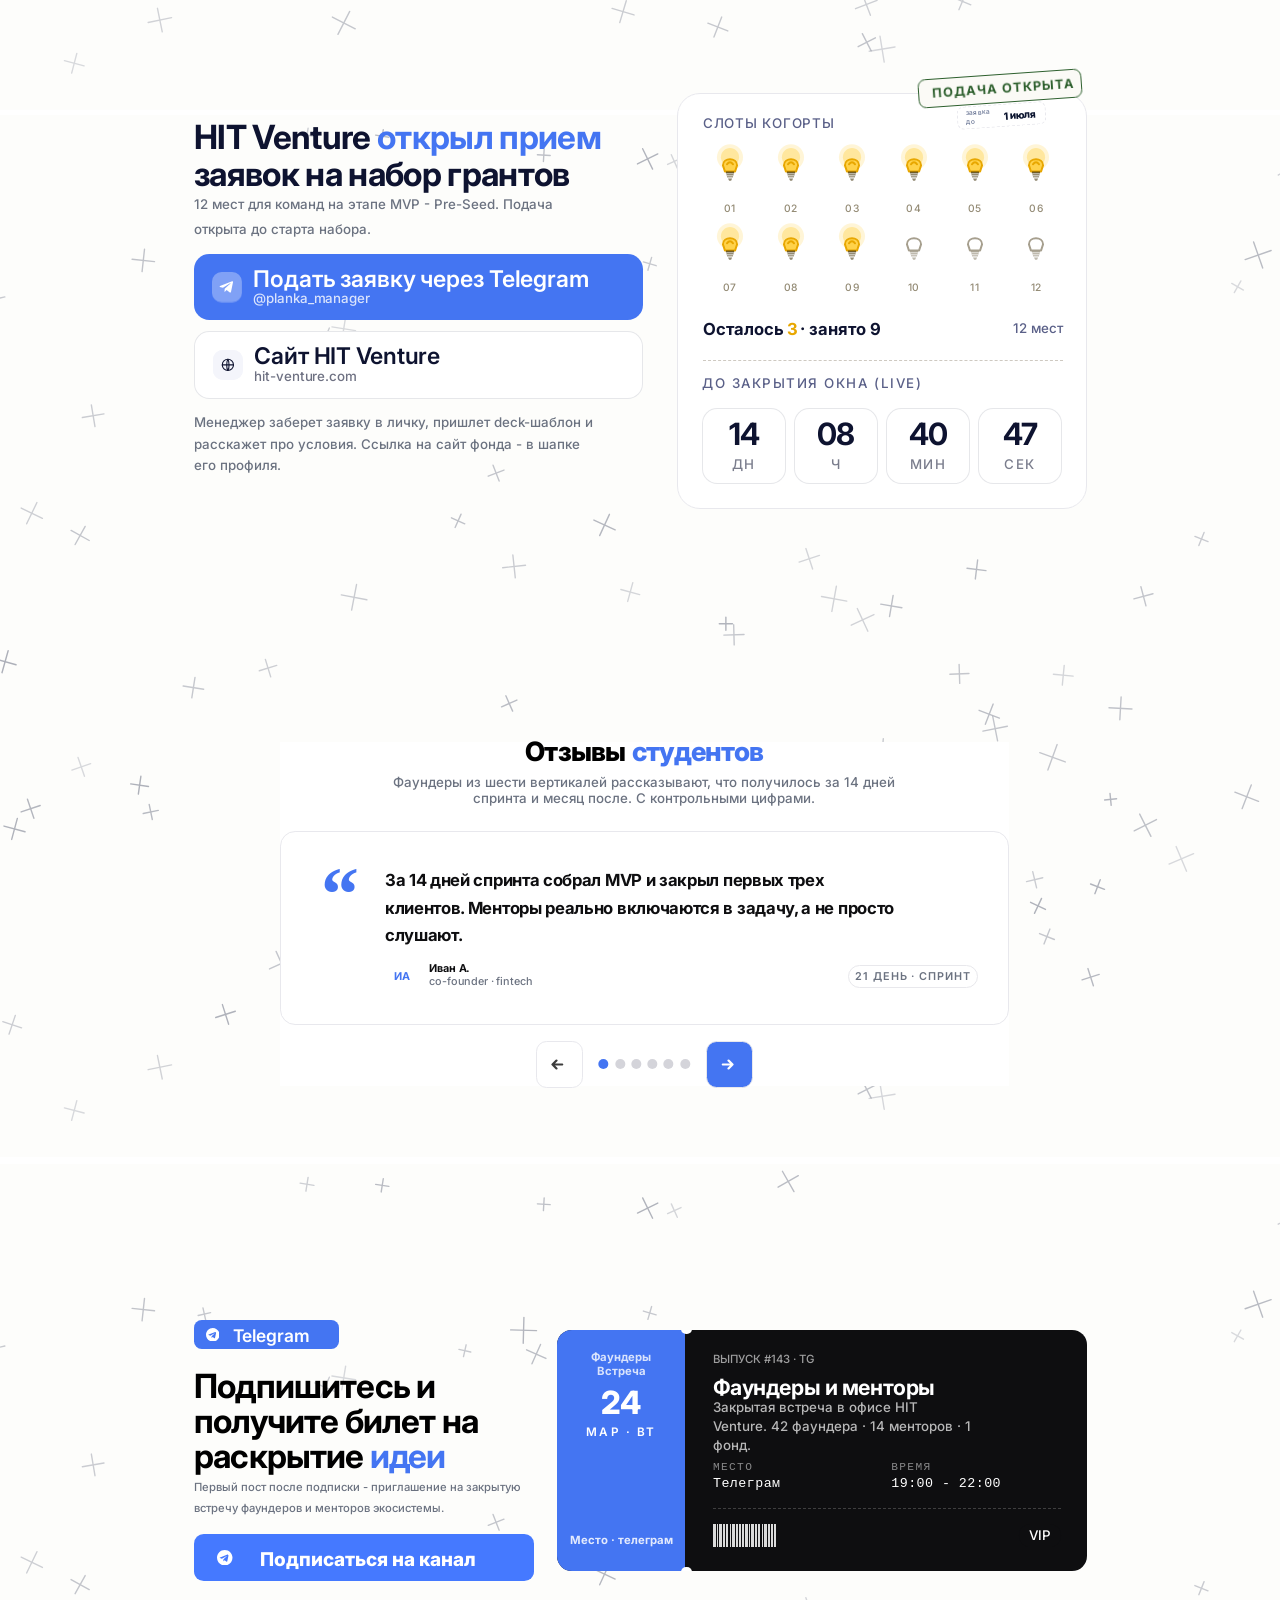
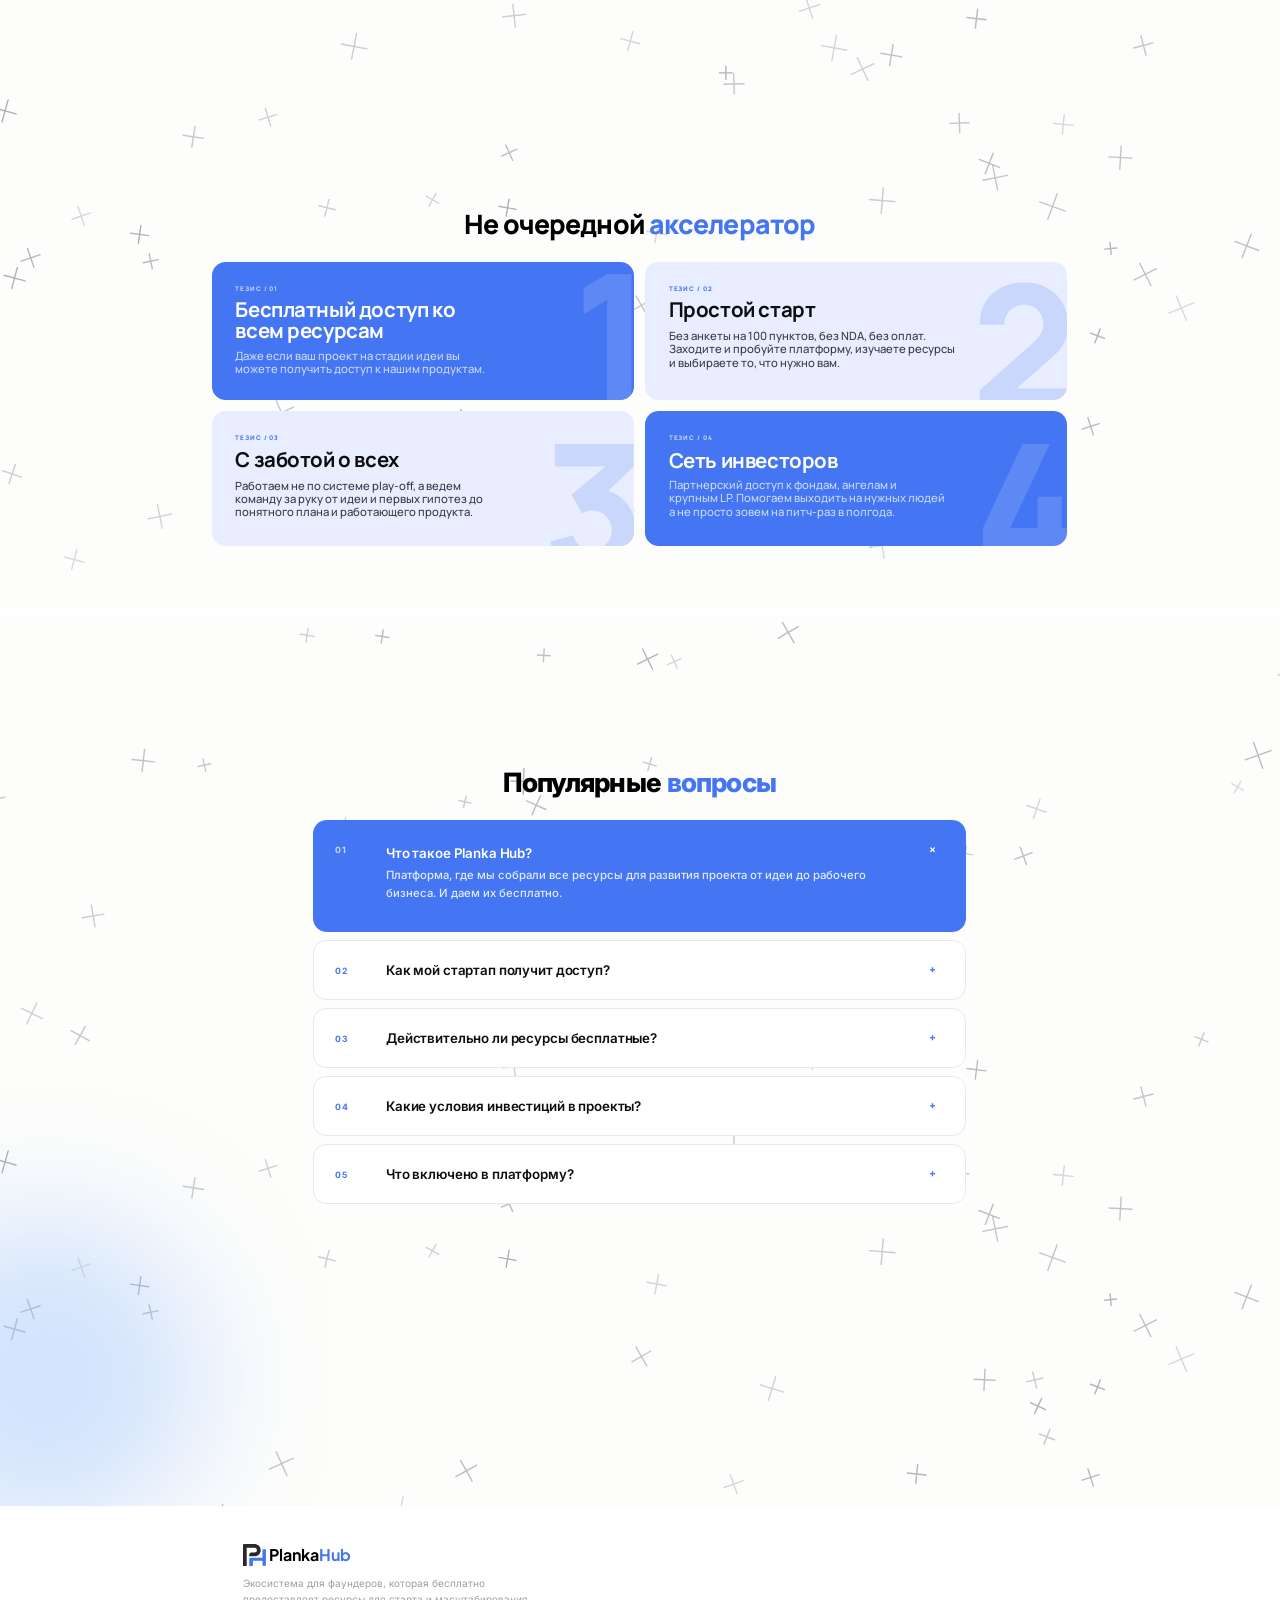
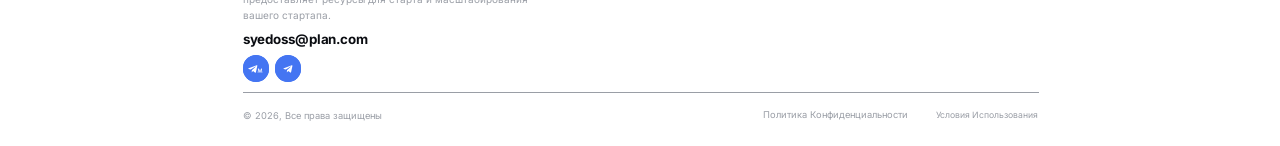
==== commit 7c05783e: "Apply design updates" ====
--- a/index.html
+++ b/index.html
@@ -7,7 +7,12 @@
     <link rel="preconnect" href="https://fonts.googleapis.com" />
     <link rel="preconnect" href="https://fonts.gstatic.com" crossorigin />
     <link href="https://fonts.googleapis.com/css2?family=Inter:wght@400;500;600;700;900&family=Manrope:wght@400;600;700;800&family=Onest:wght@400&family=Plus+Jakarta+Sans:wght@700&display=swap" rel="stylesheet" />
-    <link rel="stylesheet" href="./styles.css?v=home-reveal-fix-20260524" />
+    <link rel="stylesheet" href="./styles.css?v=hero-cta-20260530-2" />
+    <link rel="stylesheet" href="./footer-desktop.css?v=footer-desktop-20260529" media="(min-width: 1181px)" />
+    <link rel="stylesheet" href="./desktop-adaptive.css?v=desktop-adaptive-20260529-8" media="(min-width: 1181px)" />
+  <link rel="stylesheet" href="./desktop-1440.css?v=desktop-1440-20260530-66" media="(min-width: 1181px)" />
+    <link rel="stylesheet" href="./mobile-canonical.css?v=mobile-hero-cta-20260530-2" media="(max-width: 1180px)" />
+    <link rel="stylesheet" href="./mobile-lock.css?v=mobile-lock-20260529" media="(max-width: 1180px)" />
   </head>
   <body>
     <header class="site-header" aria-label="Главная навигация">
@@ -81,7 +86,7 @@
 
           <nav class="menu-nav" aria-label="Навигация по странице">
             <span class="menu-label">Навигация</span>
-            <a class="menu-link menu-link--active" href="#ecosystem" data-menu-title="Экосистема от идеи до Pre-Seed" data-menu-copy="AI-ассистенты, менторы и сильное комьюнити - все, что нужно, чтобы проект ожил.">
+            <a class="menu-link menu-link--active" href="#ecosystem" data-menu-title="Инвестиции" data-menu-copy="Со всеми ресурсами для развития проекта от идеи до рабочего бизнеса.">
               <span class="menu-link__icon" aria-hidden="true">
                 <svg width="22" height="22" viewBox="0 0 22 22" fill="none" xmlns="http://www.w3.org/2000/svg">
                   <path d="M11.0001 2.75L18.1501 7.7V14.85L11.0001 19.8L3.8501 14.85V7.7L11.0001 2.75Z" stroke="black" stroke-width="1.21" stroke-linejoin="round" />
@@ -90,7 +95,7 @@
               </span>
               <span class="menu-link__text"><strong>Экосистема</strong><small>AI, менторы, комьюнити</small></span>
             </a>
-            <a class="menu-link" href="#education" data-menu-title="Обучение для запуска" data-menu-copy="Курсы, воркшопы и шаблоны помогают быстрее проверить гипотезы и собрать MVP.">
+            <a class="menu-link" href="#education" data-menu-title="Обучение" data-menu-copy="Курсы, воркшопы и нейросети помогают быстрее проверить гипотезы и собрать MVP.">
               <span class="menu-link__icon" aria-hidden="true">
                 <svg width="22" height="22" viewBox="0 0 22 22" fill="none" xmlns="http://www.w3.org/2000/svg">
                   <path d="M2.19995 8.80002L11 4.40002L19.8 8.80002L11 13.2L2.19995 8.80002Z" fill="black" />
@@ -101,17 +106,17 @@
               <span class="menu-link__text"><strong>Обучение</strong><small>Курсы и воркшопы</small></span>
               <span class="menu-pill">12 курсов</span>
             </a>
-            <a class="menu-link" href="#investor" data-menu-title="Инвестиции и партнеры" data-menu-copy="Окна подачи, фонды и ангелы для проектов, которые готовы к следующему шагу.">
+            <a class="menu-link" href="#investor" data-menu-title="Инвестиции" data-menu-copy="Со всеми ресурсами для развития проекта от идеи до рабочего бизнеса.">
               <span class="menu-link__icon" aria-hidden="true">
                 <svg width="22" height="22" viewBox="0 0 22 22" fill="none" xmlns="http://www.w3.org/2000/svg">
                   <path d="M3.30005 16.5L7.70005 12.1L11 14.3L16.5 6.59998" stroke="black" stroke-width="1.43" stroke-linecap="round" stroke-linejoin="round" />
                   <path d="M12.1001 6.59998H16.5001V11" stroke="#4475F2" stroke-width="1.43" stroke-linecap="round" stroke-linejoin="round" />
                 </svg>
               </span>
-              <span class="menu-link__text"><strong>Стать инвестором</strong><small>Pablo Venture · партнеры</small></span>
+              <span class="menu-link__text"><strong>Инвестиции</strong><small>Pablo Venture - партнеры</small></span>
               <span class="menu-pill">про</span>
             </a>
-            <a class="menu-link" href="#about" data-menu-title="Кто мы и как работаем" data-menu-copy="Показываем, зачем Planka Hub нужен фаундерам и какие задачи берет на себя.">
+            <a class="menu-link" href="#about" data-menu-title="О нас" data-menu-copy="В отличие от других даем доступ всем и сразу. Бесплатно и на любой стадии.">
               <span class="menu-link__icon" aria-hidden="true">
                 <svg width="22" height="22" viewBox="0 0 22 22" fill="none" xmlns="http://www.w3.org/2000/svg">
                   <path d="M11 9.90002C12.5188 9.90002 13.75 8.66881 13.75 7.15002C13.75 5.63124 12.5188 4.40002 11 4.40002C9.48122 4.40002 8.25 5.63124 8.25 7.15002C8.25 8.66881 9.48122 9.90002 11 9.90002Z" fill="black" />
@@ -120,7 +125,7 @@
                   <path d="M4.94995 16.5C8.98328 13.5667 13.0166 13.5667 17.05 16.5" stroke="black" stroke-width="1.375" stroke-linecap="round" />
                 </svg>
               </span>
-              <span class="menu-link__text"><strong>О нас</strong><small>Команда и миссия</small></span>
+              <span class="menu-link__text"><strong>О нас</strong><small>Команда</small></span>
             </a>
             <a class="menu-link" href="#faq" data-menu-title="Ответы на частые вопросы" data-menu-copy="Короткие ответы про доступ, ресурсы, менторов, инвестиции и платформу.">
               <span class="menu-link__icon" aria-hidden="true">
@@ -135,14 +140,14 @@
 
           <div class="menu-soon" aria-label="Скоро">
             <span class="menu-label">Скоро</span>
-            <div class="menu-link menu-link--muted">
+            <div class="menu-link menu-link--muted" aria-disabled="true">
               <span class="menu-link__icon" aria-hidden="true">
                 <svg width="22" height="22" viewBox="0 0 22 22" fill="none" xmlns="http://www.w3.org/2000/svg">
                   <path d="M10.9999 17.5999C14.645 17.5999 17.5999 14.645 17.5999 10.9999C17.5999 7.35482 14.645 4.3999 10.9999 4.3999C7.35482 4.3999 4.3999 7.35482 4.3999 10.9999C4.3999 14.645 7.35482 17.5999 10.9999 17.5999Z" stroke="black" stroke-width="1.43" />
                   <path d="M11 6.6001V11.0001L14.3 12.6501" stroke="#4475F2" stroke-width="1.43" stroke-linecap="round" stroke-linejoin="round" />
                 </svg>
               </span>
-              <span class="menu-link__text"><strong>Другие разделы</strong><small>Совсем скоро</small></span>
+              <span class="menu-link__text"><strong>Скоро</strong><small>Готовим к запуску</small></span>
               <span class="menu-pill">скоро</span>
             </div>
           </div>
@@ -159,8 +164,8 @@
         <aside class="menu-promo" aria-label="Активный раздел">
           <div class="menu-promo__intro">
             <span class="menu-active-badge"><i></i>Активный раздел</span>
-            <h2>Экосистема<br />от идеи до Pre-Seed</h2>
-            <p>AI-ассистенты, менторы и сильное комьюнити - все, что нужно, чтобы проект ожил.</p>
+            <h2>Инвестиции</h2>
+            <p>Со всеми ресурсами для развития проекта от идеи до рабочего бизнеса.</p>
           </div>
           <div class="menu-feature-grid" aria-hidden="true">
             <span><i>
@@ -200,7 +205,7 @@
           <div class="menu-stats" aria-hidden="true">
             <span><strong>267</strong><small>участников</small></span>
             <span><strong>+200</strong><small>за сегодня</small></span>
-            <span><strong>$532K</strong><small>привлечено</small></span>
+            <span><strong>$291K</strong><small>привлечено</small></span>
           </div>
         </aside>
       </div>
@@ -382,8 +387,8 @@
             <span><em>от идеи</em> до Pre-Seed</span>
           </h1>
           <p class="hero-subtitle">
-            Бесплатный доступ к AI, обучению, менторам и сильному комьюнити - все что нужно, чтобы
-            <span>твой проект был известен!</span>
+            Бесплатный доступ к AI, обучению, менторам и сильному комьюнити - все, чтобы
+            <span>твой проект стал заметен.</span>
           </p>
 
           <div class="tool-strip" aria-label="Инструменты">
@@ -507,7 +512,6 @@
           </div>
 
           <a class="hero-cta" href="#registration">Получить бесплатно</a>
-          <p class="hero-note">Бесплатный доступ к AI и обучению</p>
         </div>
       </section>
 
@@ -515,15 +519,14 @@
         <div class="founders-container">
           <div class="founders-copy">
             <h2 class="founders-title">
-              <span class="highlight highlight--green">267 фаундеров</span><br />
-              в системе. Карта № <span class="highlight highlight--yellow">00·268</span><br />
-              ждет вас.
+              <span class="highlight highlight--green">267 участников</span> в сообществе.<br />
+              Карта № <span class="highlight highlight--yellow">00 · 268</span> ждет вас.
             </h2>
 
             <p class="founders-text">
-              За год через нас прошло <strong>86 запусков</strong> и <strong>14 раундов</strong>.<br />
+              За год через Planka прошло <strong>3 запуска</strong> и <strong>7 сделок</strong>.<br />
               Карта открывает доступ к закрытым встречам, чатам<br />
-              менторов, AI и прямым контактам с инвесторами.
+              менторов, к AI, прямым контактам инвесторов.
             </p>
 
             <div class="founders-stats" aria-label="Статистика клуба">
@@ -543,7 +546,7 @@
 
             <div class="founders-actions">
               <a class="founders-button founders-button--dark" href="#registration">
-                <span class="founders-button__label">Выпустить карту</span>
+                <span class="founders-button__label">Стать участником</span>
                 <svg class="founders-button__icon" width="16" height="16" viewBox="0 0 16 16" aria-hidden="true">
                   <path d="M3.333 8h9.334M8.667 4l4 4-4 4" fill="none" stroke="currentColor" stroke-width="1.333" stroke-linecap="round" stroke-linejoin="round" />
                 </svg>
@@ -592,7 +595,7 @@
                 <span class="member-logo"><i>P</i> Planka Hub</span>
                 <span class="member-year">Участник · 2026</span>
               </div>
-              <span class="member-label">Участник №</span>
+              <span class="member-label">Участников</span>
               <strong class="member-number">00 · 268</strong>
               <span class="member-name-label">Имя</span>
               <strong class="member-name">Александра Планка</strong>
@@ -622,7 +625,7 @@
           <span class="directions-mark" style="--x: 96%; --y: 55%; --s: 26px; --r: 4deg"></span>
         </div>
 
-        <h2 class="directions-title">Четыре направления для роста</h2>
+        <h2 class="directions-title">Четыре направления <span>для роста</span></h2>
 
         <div class="directions-cards">
           <article class="direction-card direction-card--network">
@@ -636,10 +639,17 @@
                   <path d="M11.7542 8.89878L12.0417 11.6337M10.41 13.6486L6.95505 15.8552M14.0566 13.2654L17.8948 14.7054" stroke="white" stroke-width="1.65004" stroke-linecap="round"/>
                 </svg>
               </span>
-              <span class="direction-badge">260+ участников</span>
-            </div>
-            <h3>Нетворк</h3>
-            <p>Контакты фаундеров и менторов</p>
+              <span class="direction-badge">Менторы</span>
+            </div>
+            <h3>17+</h3>
+            <p>
+              <span class="direction-side-note">инструментов</span>
+              <span class="direction-main-note"><span>Полностью бесплатный</span><span> доступ ко всем инструментам</span></span>
+            </p>
+            <span class="direction-description">Действующие фаундеры, инвесторы и операторы - 1-1 разборы, office hours и тематические чаты.</span>
+            <span class="direction-tags" aria-hidden="true">
+              <i>Продукт</i><i>Growth</i><i>Fundraising</i><i>AI / ML</i><i>B2B Sales</i>
+            </span>
           </article>
 
           <article class="direction-card direction-card--investments">
@@ -651,10 +661,16 @@
                   <path d="M12.0566 7.16612L11.4174 16.3077M9.12236 9.71681L13.2361 10.0045C13.5997 10.0299 13.9384 10.1988 14.1776 10.4739C14.4168 10.749 14.5368 11.1079 14.5114 11.4716C14.486 11.8353 14.3171 12.1739 14.042 12.4131C13.7668 12.6523 13.408 12.7724 13.0443 12.7469L9.84474 12.5232C9.48107 12.4978 9.12219 12.6178 8.84705 12.857C8.57191 13.0962 8.40306 13.4349 8.37763 13.7985C8.3522 14.1622 8.47228 14.5211 8.71145 14.7962C8.95062 15.0714 9.2893 15.2402 9.65297 15.2657L14.2237 15.5853" stroke="#C97A1A" stroke-width="1.6495" stroke-linecap="round"/>
                 </svg>
               </span>
-              <span class="direction-badge">$213K+ привлечено</span>
-            </div>
-            <h3>Инвестиции</h3>
-            <p>Прямой выход на фонды и ангелов</p>
+              <span class="direction-badge">Инвестиции</span>
+            </div>
+            <h3>Прямой доступ к фондам и бизнес-ангелам</h3>
+            <p>Питч-дни, теплые интро и подготовка к раунду - от deck-review до term-sheet.</p>
+            <strong class="direction-metric">$291<span>к</span></strong>
+            <span class="direction-metric-label">привлечено выпускниками</span>
+            <span class="direction-investment-details" aria-hidden="true">
+              <i><small>привлечено</small><b>Выпускниками</b></i>
+              <i><small>период инвестиций</small><b>Каждые 6 недель</b></i>
+            </span>
           </article>
 
           <article class="direction-card direction-card--education">
@@ -666,10 +682,11 @@
                   <path d="M7.65912 7.17556L13.1516 6.88771M7.85102 10.8372L13.3435 10.5494M8.04292 14.4988L11.7046 14.3069" stroke="#4475F2" stroke-width="1.65001" stroke-linecap="round"/>
                 </svg>
               </span>
-              <span class="direction-badge">50+ курсов</span>
-            </div>
-            <h3>Обучение</h3>
-            <p>От customer dev до фандрейзинга</p>
+              <span class="direction-badge">Обучение</span>
+            </div>
+            <h3>28 ч</h3>
+            <p>практических воркшопов</p>
+            <strong class="direction-card-note">4 трека, домашки с разбором</strong>
           </article>
 
           <article class="direction-card direction-card--grants">
@@ -681,10 +698,11 @@
                   <path d="M15.0863 4.29418L14.5276 8.84413L19.0776 9.4028M8.50902 12.7237L15.789 13.6176M8.06209 16.3637L12.612 16.9223" stroke="#4475F2" stroke-width="1.65029" stroke-linecap="round"/>
                 </svg>
               </span>
-              <span class="direction-badge">14 фондов</span>
-            </div>
-            <h3>Гранты</h3>
-            <p>Подбор + сопровождение заявки</p>
+              <span class="direction-badge">Гранты</span>
+            </div>
+            <h3>5</h3>
+            <p>грантовых программ</p>
+            <strong class="direction-card-note">До 100k$ невозвратных</strong>
           </article>
         </div>
 
@@ -712,120 +730,14 @@
         </div>
       </section>
 
-      <section class="bloggers-section" aria-label="Блогеры о нас">
-        <div class="bloggers-background" aria-hidden="true">
-          <span class="bloggers-mark" style="--x: 3%; --y: 18%; --s: 22px; --r: 17deg"></span>
-          <span class="bloggers-mark" style="--x: 8%; --y: 14%; --s: 18px; --r: -8deg"></span>
-          <span class="bloggers-mark" style="--x: 12%; --y: 26%; --s: 20px; --r: 6deg"></span>
-          <span class="bloggers-mark" style="--x: 18%; --y: 6%; --s: 20px; --r: -11deg"></span>
-          <span class="bloggers-mark" style="--x: 24%; --y: 10%; --s: 22px; --r: 13deg"></span>
-          <span class="bloggers-mark" style="--x: 30%; --y: 40%; --s: 18px; --r: 4deg"></span>
-          <span class="bloggers-mark" style="--x: 38%; --y: 9%; --s: 22px; --r: -8deg"></span>
-          <span class="bloggers-mark" style="--x: 45%; --y: 15%; --s: 18px; --r: 12deg"></span>
-          <span class="bloggers-mark" style="--x: 53%; --y: 7%; --s: 19px; --r: -6deg"></span>
-          <span class="bloggers-mark" style="--x: 61%; --y: 19%; --s: 18px; --r: 10deg"></span>
-          <span class="bloggers-mark" style="--x: 70%; --y: 32%; --s: 20px; --r: -11deg"></span>
-          <span class="bloggers-mark" style="--x: 79%; --y: 45%; --s: 23px; --r: 14deg"></span>
-          <span class="bloggers-mark" style="--x: 88%; --y: 21%; --s: 19px; --r: -9deg"></span>
-          <span class="bloggers-mark" style="--x: 96%; --y: 13%; --s: 22px; --r: 8deg"></span>
-          <span class="bloggers-mark" style="--x: 6%; --y: 74%; --s: 17px; --r: -6deg"></span>
-          <span class="bloggers-mark" style="--x: 13%; --y: 82%; --s: 23px; --r: 10deg"></span>
-          <span class="bloggers-mark" style="--x: 23%; --y: 93%; --s: 25px; --r: -9deg"></span>
-          <span class="bloggers-mark" style="--x: 36%; --y: 76%; --s: 18px; --r: 12deg"></span>
-          <span class="bloggers-mark" style="--x: 48%; --y: 88%; --s: 20px; --r: -8deg"></span>
-          <span class="bloggers-mark" style="--x: 63%; --y: 83%; --s: 20px; --r: 7deg"></span>
-          <span class="bloggers-mark" style="--x: 75%; --y: 91%; --s: 17px; --r: -12deg"></span>
-          <span class="bloggers-mark" style="--x: 90%; --y: 80%; --s: 21px; --r: 9deg"></span>
-        </div>
-
-        <h2 class="bloggers-title">Блогеры о нас</h2>
-
-        <div class="bloggers-videos">
-          <article class="blogger-card blogger-card--left">
-            <span class="blogger-card__gradient" aria-hidden="true"></span>
-            <div class="blogger-card__inner">
-              <div class="blogger-card__top">
-                <div class="blogger-person">
-                  <span class="blogger-avatar" aria-hidden="true">А</span>
-                  <span class="blogger-meta">
-                    <strong>Алексей Воронов</strong>
-                    <span>Tech · 850K</span>
-                  </span>
-                </div>
-                <span class="blogger-time">12:45</span>
-              </div>
-              <button class="blogger-play" type="button" aria-label="Смотреть эпизод Алексея Воронова">
-                <svg viewBox="0 0 24 24" aria-hidden="true">
-                  <path d="M9 6.5v11l8-5.5-8-5.5Z"></path>
-                </svg>
-              </button>
-              <h3>“Стартап-инфраструктура"</h3>
-            </div>
-          </article>
-
-          <article class="blogger-card blogger-card--main">
-            <span class="blogger-card__gradient" aria-hidden="true"></span>
-            <div class="blogger-card__inner">
-              <div class="blogger-card__top">
-                <div class="blogger-person">
-                  <span class="blogger-avatar" aria-hidden="true">М</span>
-                  <span class="blogger-meta">
-                    <strong>Мария Левитан</strong>
-                    <span>VC · 320K</span>
-                  </span>
-                </div>
-                <span class="blogger-time">08:20</span>
-              </div>
-              <button class="blogger-play" type="button" aria-label="Смотреть эпизод Марии Левитан">
-                <svg viewBox="0 0 24 24" aria-hidden="true">
-                  <path d="M9 6.5v11l8-5.5-8-5.5Z"></path>
-                </svg>
-              </button>
-              <h3>"Как привлечь Pre-Seed"</h3>
-            </div>
-          </article>
-
-          <article class="blogger-card blogger-card--right">
-            <span class="blogger-card__gradient" aria-hidden="true"></span>
-            <div class="blogger-card__inner">
-              <div class="blogger-card__top">
-                <div class="blogger-person">
-                  <span class="blogger-avatar" aria-hidden="true">Д</span>
-                  <span class="blogger-meta">
-                    <strong>Денис Котов</strong>
-                    <span>Product · 1.2M</span>
-                  </span>
-                </div>
-                <span class="blogger-time">11:45</span>
-              </div>
-              <button class="blogger-play" type="button" aria-label="Смотреть эпизод Дениса Котова">
-                <svg viewBox="0 0 24 24" aria-hidden="true">
-                  <path d="M9 6.5v11l8-5.5-8-5.5Z"></path>
-                </svg>
-              </button>
-              <h3>"MVP за неделю"</h3>
-            </div>
-          </article>
-        </div>
-
-        <div class="bloggers-footer">
-          <p>Эпизоды появляются еженедельно. Авторы - топ-фаундеры и инвесторы рынка СНГ.</p>
-          <div class="bloggers-controls" aria-label="Навигация по эпизодам">
-            <button class="bloggers-arrow" type="button" aria-label="Предыдущий эпизод">‹</button>
-            <a class="bloggers-all" href="#episodes">Все эпизоды</a>
-            <button class="bloggers-arrow" type="button" aria-label="Следующий эпизод">›</button>
-          </div>
-        </div>
-      </section>
-
       <section class="report-section" aria-label="Чек за год работы экосистемы">
         <div class="report-container">
           <div class="report-copy">
-            <h2>Чек за год работы<br />экосистемы</h2>
+            <h2>Чек за год работы <span>экосистемы</span></h2>
 
             <p class="report-lead">
-              За 2026 через Planka Hub прошло <mark>267 фаундеров</mark> из 86 запусков.<br />
-              Мы закрыли <mark class="mark-green">14 раундов</mark> и помогли привлечь <mark class="mark-blue">$532K</mark>.
+              За 2026 через Planka Hub прошло <mark>267 участников</mark><br class="report-mobile-break" /> из 3 запусков.
+              Мы закрыли <mark class="mark-green">7 сделок</mark> и помогли <span class="report-lead-tail">привлечь <mark class="mark-blue">$291K</mark>.</span>
             </p>
 
             <p class="report-note">
@@ -835,7 +747,7 @@
 
             <div class="report-actions">
               <a class="report-button report-button--primary" href="#report">
-                <span>Подробнее</span>
+                <span>Стать участником</span>
                 <svg width="16" height="16" viewBox="0 0 16 16" aria-hidden="true">
                   <path d="M3.333 8h9.334M8.667 4l4 4-4 4" fill="none" stroke="currentColor" stroke-width="1.333" stroke-linecap="round" stroke-linejoin="round" />
                 </svg>
@@ -848,17 +760,17 @@
               <span class="receipt-label">↓ ОТЧЕТ 2026</span>
               <header class="receipt-header">
                 <strong>PLANKA HUB</strong>
-                <span>Отчет #2026-24-05</span>
+                <span></span>
               </header>
 
               <dl class="receipt-list">
                 <div><dt>Участники</dt><dd>267</dd></div>
-                <div><dt>Курсов</dt><dd>78</dd></div>
-                <div><dt>Менторов</dt><dd>42</dd></div>
-                <div><dt>Запущенных MVP</dt><dd>86</dd></div>
-                <div><dt>Закрытых раундов</dt><dd>14</dd></div>
-                <div><dt>Привлечено $$$</dt><dd>$532K</dd></div>
-                <div><dt>GMV портфеля</dt><dd>$2.1M</dd></div>
+                <div><dt>Курсов</dt><dd>9</dd></div>
+                <div><dt>Менторов</dt><dd>18</dd></div>
+                <div><dt>Запущенных продуктов</dt><dd>3</dd></div>
+                <div><dt>Закрытых сделок</dt><dd>7</dd></div>
+                <div><dt>Привлечено $$$</dt><dd>$291K</dd></div>
+                <div><dt>GMV портфеля</dt><dd>$532K</dd></div>
               </dl>
 
               <div class="receipt-total">
@@ -1041,30 +953,35 @@
 
         <div class="preseed-content">
           <ol class="preseed-timeline" aria-label="Уровни восхождения">
-            <li>
-              <span class="preseed-altitude">0 м</span>
+            <li class="is-active">
+              <span class="preseed-altitude">1 м</span>
               <span class="preseed-dot"></span>
               <span class="preseed-label">Регистрация</span>
             </li>
-            <li>
+            <li class="is-complete">
               <span class="preseed-altitude">800 м</span>
               <span class="preseed-dot"></span>
               <span class="preseed-label">Онбординг</span>
             </li>
-            <li class="is-active">
+            <li class="is-complete">
               <span class="preseed-altitude">1800 м</span>
               <span class="preseed-dot"></span>
-              <span class="preseed-label">Traction-<br />спринт</span>
+              <span class="preseed-label">Старт программы</span>
             </li>
             <li>
               <span class="preseed-altitude">2600 м</span>
               <span class="preseed-dot"></span>
-              <span class="preseed-label">Подготовка<br />раунда</span>
+              <span class="preseed-label">Работа над идеей</span>
             </li>
             <li>
               <span class="preseed-altitude">3400 м</span>
               <span class="preseed-dot"></span>
-              <span class="preseed-label">Pre-Seed<br />раунд</span>
+              <span class="preseed-label">Сбор MVP</span>
+            </li>
+            <li>
+              <span class="preseed-altitude">4200 м</span>
+              <span class="preseed-dot"></span>
+              <span class="preseed-label">Pre-Seed раунд</span>
             </li>
           </ol>
 
@@ -1121,7 +1038,7 @@
                 </clipPath>
               </defs>
             </svg>
-            <span class="preseed-map__badge">Вы здесь · 1800 м</span>
+            <span class="preseed-map__badge">Вы здесь · 1 м</span>
             <span class="preseed-base">● Базовый лагерь - старт пути</span>
           </div>
 
@@ -1132,50 +1049,50 @@
               <span>2 месяца</span>
             </div>
             <article class="preseed-current">
-              <span class="preseed-current__eyebrow">● Вы здесь · уровень 03</span>
+              <span class="preseed-current__eyebrow">● Вы здесь · уровень 01</span>
               <h3>Traction-спринт</h3>
-              <p>14 дней - проверка идеи и первые платящие клиенты с менторами.</p>
+              <p>21 день - проверка идеи и первые платящие клиенты с менторами.</p>
               <div class="preseed-stats">
-                <span><small>День</small>8 / 14</span>
-                <span><small>Чек</small>3 / 5</span>
+                <span><small>День</small>8 / 21</span>
+                <span><small>Чек</small>1 / 6</span>
               </div>
             </article>
             <article class="preseed-next">
               <h3>Следующий уровень</h3>
-              <p>04 · Подготовка раунда - открывается через 6 дней</p>
+              <p>02 · Онбординг - вы можете пройти чтобы продать идею</p>
             </article>
           </aside>
         </div>
       </section>
 
-      <section class="pablo-section" id="investor" aria-label="Pablo Venture открыл окно подачи">
+      <section class="pablo-section" id="investor" aria-label="HIT Venture открыл прием заявок на набор грантов">
         <div class="pablo-panel">
           <div class="pablo-content">
             <div class="pablo-copy">
-              <h2><span>Pablo Venture</span><br />открыл окно подачи<br />в когорту КВ2 · 2026</h2>
-              <p>До конца месяца Pablo принимает портфолио от участников Planka. Чек $80–200K, решение за 21 день, без юриста на старте.</p>
+              <h2><span>HIT Venture</span> <em>открыл прием</em><br />заявок на набор грантов</h2>
+              <p>12 мест для команд на этапе MVP - Pre-Seed. Подача открыта до старта набора.</p>
 
               <div class="pablo-countdown" aria-label="До закрытия подачи">
                 <div class="pablo-timebox">
                   <strong>14</strong>
-                  <span>дней</span>
+                  <span>дн</span>
                 </div>
                 <div class="pablo-timebox">
                   <strong>08</strong>
-                  <span>часов</span>
+                  <span>ч</span>
                 </div>
                 <div class="pablo-timebox">
-                  <strong>42</strong>
-                  <span>минут</span>
+                  <strong>40</strong>
+                  <span>мин</span>
                 </div>
                 <div class="pablo-timebox">
-                  <strong>17</strong>
-                  <span>секунд</span>
+                  <strong>47</strong>
+                  <span>сек</span>
                 </div>
               </div>
 
               <a class="pablo-button" href="#pablo-details">
-                <span>Подробнее</span>
+                <span>Подать заявку через Телеграм</span>
                 <svg width="16" height="16" viewBox="0 0 16 16" aria-hidden="true">
                   <path d="M3.333 8h9.334M8.667 4l4 4-4 4" fill="none" stroke="currentColor" stroke-width="1.333" stroke-linecap="round" stroke-linejoin="round" />
                 </svg>
@@ -1185,33 +1102,66 @@
             <aside class="pablo-card" aria-label="Когорта Q2 2026">
               <header class="pablo-card__header">
                 <div>
-                  <span>Когорта КВ2 · 2026</span>
-                  <strong>Места: 8 из 12</strong>
+                  <span>Слоты когорты</span>
+                  <strong>Открыто 3 · занято 9</strong>
                 </div>
-                <span class="pablo-status">Открыто</span>
+                <span class="pablo-status">ПОДАЧА ОТКРЫТА</span>
               </header>
+              <span class="pablo-deadline" aria-hidden="true"><span>заявка до</span><strong>1 июля</strong></span>
 
               <div class="pablo-slots" aria-label="Места в когорте">
-                <span class="pablo-slot is-filled"></span>
-                <span class="pablo-slot is-filled"></span>
-                <span class="pablo-slot is-filled"></span>
-                <span class="pablo-slot is-filled"></span>
-                <span class="pablo-slot is-filled"></span>
-                <span class="pablo-slot is-filled"></span>
-                <span class="pablo-slot is-filled"></span>
-                <span class="pablo-slot is-filled"></span>
-                <span class="pablo-slot"></span>
-                <span class="pablo-slot"></span>
-                <span class="pablo-slot"></span>
-                <span class="pablo-slot"></span>
+                <span class="pablo-slot is-filled"><span class="pablo-bulb" aria-hidden="true"></span><small>01</small></span>
+                <span class="pablo-slot is-filled"><span class="pablo-bulb" aria-hidden="true"></span><small>02</small></span>
+                <span class="pablo-slot is-filled"><span class="pablo-bulb" aria-hidden="true"></span><small>03</small></span>
+                <span class="pablo-slot is-filled"><span class="pablo-bulb" aria-hidden="true"></span><small>04</small></span>
+                <span class="pablo-slot is-filled"><span class="pablo-bulb" aria-hidden="true"></span><small>05</small></span>
+                <span class="pablo-slot is-filled"><span class="pablo-bulb" aria-hidden="true"></span><small>06</small></span>
+                <span class="pablo-slot is-filled"><span class="pablo-bulb" aria-hidden="true"></span><small>07</small></span>
+                <span class="pablo-slot is-filled"><span class="pablo-bulb" aria-hidden="true"></span><small>08</small></span>
+                <span class="pablo-slot is-filled"><span class="pablo-bulb" aria-hidden="true"></span><small>09</small></span>
+                <span class="pablo-slot"><span class="pablo-bulb" aria-hidden="true"></span><small>10</small></span>
+                <span class="pablo-slot"><span class="pablo-bulb" aria-hidden="true"></span><small>11</small></span>
+                <span class="pablo-slot"><span class="pablo-bulb" aria-hidden="true"></span><small>12</small></span>
               </div>
 
               <footer class="pablo-card__footer">
-                <span>Закрытие: <strong>1 апр</strong></span>
-                <span>Решение: <strong>21 день</strong></span>
-                <span>Чек: <strong>$80–200K</strong></span>
+                <span>Осталось <b>3</b> · занято 9</span>
+                <span>12 мест</span>
               </footer>
             </aside>
+
+            <div class="pablo-links" aria-label="Ссылки HIT Venture">
+              <a class="pablo-link pablo-link--telegram" href="#hit-telegram">
+                <span class="pablo-link__icon" aria-hidden="true">
+                  <svg width="30" height="30" viewBox="0 0 30 30" fill="none" xmlns="http://www.w3.org/2000/svg">
+                    <rect width="29.0896" height="29.0896" rx="9.35024" fill="white" fill-opacity="0.18" />
+                    <g clip-path="url(#pablo-telegram-clip)">
+                      <path d="M20.5686 9.89043L18.5445 19.4536C18.3929 20.1203 17.9869 20.2778 17.4172 19.9688L14.3083 17.678L12.8053 19.1264C12.6417 19.2961 12.5023 19.4294 12.1993 19.4294L12.4175 16.3204L18.0899 11.1934C18.3323 10.9752 18.0354 10.854 17.7142 11.0722L10.7024 15.4962L7.67827 14.5508C7.02375 14.3448 7.01163 13.8963 7.81766 13.5812L19.6353 9.0238C20.1807 8.81775 20.6595 9.15713 20.4595 9.89043H20.5686Z" fill="white" />
+                    </g>
+                    <defs>
+                      <clipPath id="pablo-telegram-clip">
+                        <rect width="14.5448" height="14.5448" fill="white" transform="translate(7.27246 7.27246)" />
+                      </clipPath>
+                    </defs>
+                  </svg>
+                </span>
+                <span><strong>Подать заявку через Telegram</strong><small>@planka_manager</small></span>
+                <em>↗</em>
+              </a>
+              <a class="pablo-link pablo-link--site" href="#hit-site">
+                <span class="pablo-link__icon" aria-hidden="true">
+                  <svg width="30" height="30" viewBox="0 0 30 30" fill="none" xmlns="http://www.w3.org/2000/svg">
+                    <rect width="29.0896" height="29.0896" rx="9.35024" fill="#F4F5FB" />
+                    <path d="M14.5446 19.9989C17.557 19.9989 19.9989 17.557 19.9989 14.5446C19.9989 11.5323 17.557 9.09033 14.5446 9.09033C11.5323 9.09033 9.09033 11.5323 9.09033 14.5446C9.09033 17.557 11.5323 19.9989 14.5446 19.9989Z" stroke="#0E1330" stroke-width="1.09086" stroke-linecap="round" stroke-linejoin="round" />
+                    <path d="M9.09033 14.5446H19.9989M14.5446 9.09033C16.0597 10.9084 16.0597 18.1808 14.5446 19.9989C13.0296 18.1808 13.0296 10.9084 14.5446 9.09033Z" stroke="#0E1330" stroke-width="1.09086" stroke-linecap="round" stroke-linejoin="round" />
+                  </svg>
+                </span>
+                <span><strong>Сайт HIT Venture</strong><small>hit-venture.com</small></span>
+                <em>↗</em>
+              </a>
+            </div>
+
+            <p class="pablo-mobile-note">Менеджер заберет заявку в личку, пришлет deck-шаблон и расскажет про условия. Ссылка на сайт фонда - в шапке его профиля.</p>
           </div>
         </div>
       </section>
@@ -1247,9 +1197,9 @@
                     <path d="M5.5 28C5.5 22.73 9 20.1 16 20.1C23 20.1 26.5 22.73 26.5 28H5.5Z" fill="#0E0E10" />
                   </svg>
                 </span>
-                <strong>Иван С<br /><small>Founder · AI-агенты</small></strong>
-              </div>
-              <p>GPT, обученный на нашей CRM, делает 12 часов работы в неделю. Прошли путь от идеи до раунда за 4 месяца - менторы и шаблоны делают все.</p>
+                <strong>Иван А.<br /><small>co-founder · fintech</small></strong>
+              </div>
+              <p>За 14 дней спринта собрал MVP и закрыл первых трех клиентов. Менторы реально включаются в задачу, а не просто слушают.</p>
               <footer><strong>12 ч/нед</strong><span>экономия времени</span></footer>
             </article>
 
@@ -1369,7 +1319,7 @@
                 <span>Telegram</span>
               </div>
 
-              <h2>Подпишитесь -<br />и получите билет<br />на раскрытие <span>идеи</span></h2>
+              <h2>Подпишитесь и получите билет на раскрытие <span>идеи</span></h2>
               <p>Первый пост после подписки - приглашение на закрытую встречу фаундеров и менторов экосистемы.</p>
 
               <a class="telegram-button" href="https://t.me/" target="_blank" rel="noreferrer">
@@ -1383,7 +1333,7 @@
             <article class="telegram-ticket">
               <div class="telegram-ticket__date">
                 <div>
-                  <span>Фаундеры<br />Встреча</span>
+                  <span>Фаундеры Встреча</span>
                   <strong>24</strong>
                   <em>МАР · ВТ</em>
                 </div>
@@ -1395,7 +1345,7 @@
               <div class="telegram-ticket__body">
                 <span class="telegram-ticket__eyebrow">ВЫПУСК #143 · TG</span>
                 <h3>Фаундеры и менторы</h3>
-                <p>Закрытая встреча в офисе Pablo Venture. 42 фаундера · 14 менторов · 1 фонд.</p>
+                <p>Закрытая встреча в офисе HIT Venture. 42 фаундера · 14 менторов · 1 фонд.</p>
 
                 <div class="telegram-ticket__details">
                   <span><small>МЕСТО</small>Телеграм</span>
@@ -1417,10 +1367,7 @@
         <span class="onas-glow onas-glow--right" aria-hidden="true"></span>
 
         <header class="onas-header">
-          <h2>
-            <span>Не очередной</span>
-            <mark>акселератор.</mark>
-          </h2>
+          <h2><span>Не очередной</span> <mark>акселератор</mark></h2>
           <p>Шесть карточек, которые объясняют, кто мы такие и зачем<br />вообще нужны еще одни ребята с подкастом про венчур.</p>
         </header>
 
@@ -1436,8 +1383,8 @@
               </span>
               <span>что мы делаем</span>
             </div>
-            <h3>Подключаем AI к каждой задаче, где он действительно помогает</h3>
-            <p>Не "генерация контента" и не "AI-чат на сайт". Это набор агентов под конкретные шаги: ресерч, дек, лендинг, follow-up. Каждый агент знает контекст вашего проекта и подключается одним кликом.</p>
+            <h3>Бесплатный доступ ко всем ресурсам</h3>
+            <p>Даже если ваш проект на стадии идеи вы можете получить доступ к нашим продуктам.</p>
             <div class="onas-chips">
               <span><svg width="15" height="15" viewBox="0 0 15 15" fill="none" aria-hidden="true"><path d="M1.36123 7.35302C1.36123 7.35302 3.28746 3.21562 7.07641 3.10979C10.8654 3.00395 13.0195 7.02738 13.0195 7.02738C13.0195 7.02738 11.0933 11.1648 7.30436 11.2706C3.51541 11.3764 1.36123 7.35302 1.36123 7.35302Z" stroke="#0C1530" stroke-width="0.933029" stroke-linecap="round" stroke-linejoin="round"/><path d="M7.2392 8.93903C8.20501 8.91205 8.96608 8.10724 8.9391 7.14144C8.91213 6.17563 8.10731 5.41456 7.14151 5.44154C6.1757 5.46851 5.41463 6.27333 5.44161 7.23913C5.46859 8.20494 6.2734 8.96601 7.2392 8.93903Z" fill="#4475F2"/></svg>Research</span>
               <span><svg width="15" height="15" viewBox="0 0 15 15" fill="none" aria-hidden="true"><path d="M3.54889 2.0434L8.79888 1.89675L11.1974 4.16491L11.4255 12.3316L3.84218 12.5434L3.54889 2.0434Z" stroke="#0C1530" stroke-width="0.933695" stroke-linecap="round" stroke-linejoin="round"/><path d="M8.79889 1.89691L8.86404 4.22934L11.1965 4.16419" fill="#4475F2"/><path d="M8.79889 1.89691L8.86404 4.22934L11.1965 4.16419" stroke="#0C1530" stroke-width="0.933695" stroke-linecap="round" stroke-linejoin="round"/><path d="M5.46179 7.82758L9.54512 7.71352M5.52697 10.1609L8.44363 10.0794" stroke="#4475F2" stroke-width="0.933695" stroke-linecap="round" stroke-linejoin="round"/></svg>Pitch-deck</span>
@@ -1460,8 +1407,8 @@
               </span>
               <span>для кого</span>
             </div>
-            <h3>Для тех кто строит продукты а не обсуждает их</h3>
-            <p>Если вы фаундер, продакт или freelance-консультант - вы понимаете, что львиная доля работы это копание в Notion, презентациях и почте. Мы отдаем это AI, чтобы вам осталась только стратегия.</p>
+            <h3>Простой старт</h3>
+            <p>Без анкеты на 100 пунктов, без NDA, без оплат. Заходите и пробуйте платформу, изучаете ресурсы и выбираете то, что нужно вам.</p>
             <div class="onas-mini-grid">
               <span><strong>Solo-фаундеры</strong><small>Идея → лендинг → первые лиды</small></span>
               <span><strong>Продакты</strong><small>Тестирование 4-х гипотез параллельно</small></span>
@@ -1481,8 +1428,8 @@
               </span>
               <span>в цифрах</span>
             </div>
-            <h3>1 247 запусков. 62 часа экономии. 14 дней до traction.</h3>
-            <p>Кратко: мы не верим в KPI вроде "1000 человек в комьюнити". Верим в часы вашего времени, которые AI снял с вас. Поэтому считаем именно их.</p>
+            <h3>С заботой о всех</h3>
+            <p>Работаем не по системе play-off, а ведем команду за руку от идеи и первых гипотез до понятного плана и работающего продукта.</p>
             <div class="onas-stat-grid">
               <span><strong>1247</strong><small>запусков</small></span>
               <span><strong>62 ч</strong><small>экономии</small></span>
@@ -1502,8 +1449,8 @@
               </span>
               <span>что нет</span>
             </div>
-            <h3>Чего мы принципиально не делаем</h3>
-            <p>Чтобы не было сюрпризов - три вещи, которыми мы не занимаемся, даже если очень хочется. Это позволяет держать продукт фокусным и не превращаться в очередной all-in-one.</p>
+            <h3>Сеть инвесторов</h3>
+            <p>Партнерский доступ к фондам, ангелам и крупным LP. Помогаем выходить на нужных людей а не просто зовем на питч-раз в полгода.</p>
             <div class="onas-mini-grid">
               <span><strong>не клуб</strong><small>нет чата с 500 фаундерами, нет членских взносов</small></span>
               <span><strong>не подкаст</strong><small>нет эпизодов, нет интервью, нет "контента ради контента"</small></span>
@@ -1540,7 +1487,7 @@
           <header class="quest-header">
             <h2>Популярные <span>вопросы</span></h2>
             <p>Если короткого ответа недостаточно - пишите в чат, помогут менторы.</p>
-            <small>7 вопросов</small>
+            <small>5 вопросов</small>
           </header>
 
           <div class="quest-list">
@@ -1551,7 +1498,7 @@
                 <span class="quest-tag">Общее</span>
               </div>
               <h3>Что такое Planka Hub?</h3>
-              <p class="quest-answer">Экосистема для ранних фаундеров: AI-доступы, обучение, менторы, инвесторы и инструменты для запуска. Все в одном месте и бесплатно для участников.</p>
+              <p class="quest-answer">Платформа, где мы собрали все ресурсы для развития проекта от идеи до рабочего бизнеса. И даем их бесплатно.</p>
               <footer>
                 <span>Полезно: 21</span>
                 <button class="quest-toggle" type="button" aria-expanded="false"><span>Подробно</span>
@@ -1566,7 +1513,7 @@
                 <span class="quest-tag">Доступ</span>
               </div>
               <h3>Как мой стартап получит доступ?</h3>
-              <p class="quest-answer">Заполните короткую анкету о проекте и команде. Если стадия идея - MVP - Pre-Seed, доступ откроется в течение 24 часов.</p>
+              <p class="quest-answer">Присоединиться можно на любом этапе: идея, MVP или инвестиции. Пройдите регистрацию и менеджер откроет доступ.</p>
               <footer>
                 <span>Полезно: 5</span>
                 <button class="quest-toggle" type="button" aria-expanded="false"><span>Подробно</span>
@@ -1581,7 +1528,7 @@
                 <span class="quest-tag">Деньги</span>
               </div>
               <h3>Действительно ли ресурсы бесплатные?</h3>
-              <p class="quest-answer">Да, первые 6 месяцев. AI-доступы, курсы, шаблоны, чат и менторинг без счета. Дальше символическая плата или партнерство с фондом.</p>
+              <p class="quest-answer">Да, AI-доступы, курсы, шаблоны, чат и менторинг без счета.</p>
               <footer>
                 <span>Полезно: 14</span>
                 <button class="quest-toggle" type="button" aria-expanded="false"><span>Подробно</span>
@@ -1593,25 +1540,10 @@
             <article class="quest-card">
               <div class="quest-card__top">
                 <span class="quest-code">В · 04</span>
-                <span class="quest-tag">Менторы</span>
-              </div>
-              <h3>Как получить доступ к менторам?</h3>
-              <p class="quest-answer">После онбординга мы подбираем 2-3 менторов под стадию и индустрию. Первая встреча - в течение недели, дальше - по запросу.</p>
-              <footer>
-                <span>Полезно: 14</span>
-                <button class="quest-toggle" type="button" aria-expanded="false"><span>Подробно</span>
-                  <svg viewBox="0 0 14 14" aria-hidden="true"><path d="M3 5.5 7 9l4-3.5" fill="none" stroke="currentColor" stroke-width="2" stroke-linecap="round" stroke-linejoin="round" /></svg>
-                </button>
-              </footer>
-            </article>
-
-            <article class="quest-card">
-              <div class="quest-card__top">
-                <span class="quest-code">В · 05</span>
                 <span class="quest-tag">Инвестиции</span>
               </div>
               <h3>Какие условия инвестиций в проекты?</h3>
-              <p class="quest-answer">Через Pablo Venture: чеки $80-200K на Pre-Seed, equity 5-10%, решение за 21 день. Без юриста на старте - стандартный SAFE-договор.</p>
+              <p class="quest-answer">Через HIT Venture: чеки $5K–100K на Pre-Seed, equity 5–10%, решение за 21 день. Без юриста на старте - стандартный SAFE-договор.</p>
               <footer>
                 <span>Полезно: 11</span>
                 <button class="quest-toggle" type="button" aria-expanded="false"><span>Подробно</span>
@@ -1622,28 +1554,13 @@
 
             <article class="quest-card">
               <div class="quest-card__top">
-                <span class="quest-code">В · 06</span>
+                <span class="quest-code">В · 05</span>
                 <span class="quest-tag">Платформа</span>
               </div>
               <h3>Что включено в платформу?</h3>
               <p class="quest-answer">9 направлений: инфраструктура, обучение, комьюнити, traction-инструменты, шаблоны, менторинг, HR-сервис, гранты, инвестиции.</p>
               <footer>
                 <span>Полезно: 15</span>
-                <button class="quest-toggle" type="button" aria-expanded="false"><span>Подробно</span>
-                  <svg viewBox="0 0 14 14" aria-hidden="true"><path d="M3 5.5 7 9l4-3.5" fill="none" stroke="currentColor" stroke-width="2" stroke-linecap="round" stroke-linejoin="round" /></svg>
-                </button>
-              </footer>
-            </article>
-
-            <article class="quest-card">
-              <div class="quest-card__top">
-                <span class="quest-code">В · 07</span>
-                <span class="quest-tag">Скоп</span>
-              </div>
-              <h3>Какие индустрии вы поддерживаете?</h3>
-              <p class="quest-answer">Все вертикали digital-продуктов: AI, SaaS, FinTech, EdTech, HealthTech, ClimateTech, BioTech. Хардвер и DTC - точечно.</p>
-              <footer>
-                <span>Полезно: 4</span>
                 <button class="quest-toggle" type="button" aria-expanded="false"><span>Подробно</span>
                   <svg viewBox="0 0 14 14" aria-hidden="true"><path d="M3 5.5 7 9l4-3.5" fill="none" stroke="currentColor" stroke-width="2" stroke-linecap="round" stroke-linejoin="round" /></svg>
                 </button>
@@ -1663,7 +1580,7 @@
               </svg>
               <span>Planka <em>Hub</em></span>
             </a>
-            <p>Экосистема для фаундеров, которая бесплатно предоставляет ресурсы для старта и масштабирования стартапа.</p>
+            <p>Экосистема для фаундеров, которая бесплатно предоставляет ресурсы для старта и масштабирования вашего стартапа.</p>
           </div>
 
           <div class="footer-contact">
@@ -1671,9 +1588,9 @@
               <svg viewBox="0 0 20 20" aria-hidden="true"><path d="M15.5 12.6v2.3a1.6 1.6 0 0 1-1.8 1.6A12.8 12.8 0 0 1 2.5 5.3a1.6 1.6 0 0 1 1.6-1.8h2.3a1.1 1.1 0 0 1 1.1.9l.5 2a1.2 1.2 0 0 1-.3 1.1l-.9.9a9.2 9.2 0 0 0 4.8 4.8l.9-.9a1.2 1.2 0 0 1 1.1-.3l2 .5a1.1 1.1 0 0 1 .9 1.1Z" fill="none" stroke="currentColor" stroke-width="1.2" stroke-linecap="round" stroke-linejoin="round"/><path d="M11.5 4.5a4 4 0 0 1 4 4M11.5 7.5a1 1 0 0 1 1 1" fill="none" stroke="currentColor" stroke-width="1.2" stroke-linecap="round"/></svg>
               @PlankaHub
             </a>
-            <a href="mailto:syaokay@gmail.com">
+            <a href="mailto:syedoss@plan.com">
               <svg viewBox="0 0 20 20" aria-hidden="true"><rect x="2.5" y="4" width="15" height="12" rx="2.5" fill="none" stroke="currentColor" stroke-width="1.2"/><path d="m5.5 7.5 4.5 3.3 4.5-3.3" fill="none" stroke="currentColor" stroke-width="1.2" stroke-linecap="round" stroke-linejoin="round"/></svg>
-              syaokay@gmail.com
+              syedoss@plan.com
             </a>
           </div>
         </div>
@@ -1683,13 +1600,13 @@
             <h3>Платформа</h3>
             <a href="#ecosystem">Экосистема</a>
             <a href="#education">Обучение</a>
-            <a href="#investor">Стать инвестором</a>
+            <a href="#investor">Инвестиции</a>
             <a href="#grants">Гранты</a>
           </div>
           <div class="footer-menu">
             <h3>Компания</h3>
             <a href="#about">О нас</a>
-            <a href="#investor">Pablo Venture</a>
+            <a href="#investor">HIT Venture</a>
             <a href="#faq">Вопросы</a>
           </div>
         </nav>
@@ -1697,7 +1614,7 @@
         <div class="footer-bottom">
           <span>© 2026, Все права защищены</span>
           <div>
-            <a href="#top">Политика Конфиденциальности</a>
+            <a href="#top">Политика конфиденциальности</a>
             <a href="#top">Условия Использования</a>
           </div>
         </div>
@@ -1710,20 +1627,20 @@
           <div class="login-aside__glow" aria-hidden="true"></div>
           <div class="login-aside__content">
             <span class="login-aside__badge">Берем в работу за 3 дня</span>
-            <h1>С возвращением<br />в Planka Hub</h1>
-            <p>AI-инструменты, менторы, гранты и сообщество - все в одном кабинете.</p>
+            <h1><span class="login-aside__headline-nowrap">Давайте обсудим</span> ваш проект</h1>
+            <p>Расскажите про идею или стадию - соберем программу, AI-стек и ментора.</p>
             <ul class="login-benefits">
               <li>
                 <span aria-hidden="true">
                   <svg viewBox="0 0 18 18"><path d="M4 9.1 7.2 12.3 14 5.7" /></svg>
                 </span>
-                Бесплатный доступ к AI: чат, поиск, ресерч, VPN
+                Бесплатный доступ к AI: Claude, Gemini, ChatGPT и еще 10+
               </li>
               <li>
                 <span aria-hidden="true">
                   <svg viewBox="0 0 18 18"><path d="M4 9.1 7.2 12.3 14 5.7" /></svg>
                 </span>
-                Менторы из Pablo Venture и 267 участников комьюнити
+                Доступ к курсам и воркшопам, личный прокси и еще 8+
               </li>
               <li>
                 <span aria-hidden="true">
@@ -1743,7 +1660,7 @@
           <p>Введите e-mail и пароль от аккаунта Planka Hub.</p>
 
           <label class="login-field login-field--email">
-            <span><b>01</b> Email</span>
+            <span><b>01</b> E-mail</span>
             <i aria-hidden="true">
               <svg viewBox="0 0 18 18"><rect x="2.5" y="4" width="13" height="10" rx="2" /><path d="m4.5 6.5 4.5 3.4 4.5-3.4" /></svg>
             </i>
@@ -1811,19 +1728,23 @@
             <svg viewBox="0 0 24 24"><rect x="4" y="6.5" width="16" height="11" rx="2" /><path d="m6 9 6 4.5L18 9" /></svg>
           </div>
           <h3>Вход без пароля</h3>
-          <p>Введите email - пришлем ссылку. По клику попадаете в кабинет, пароль не нужен.</p>
+          <p>Введите e-mail - пришлем ссылку. По клику попадаете в кабинет, пароль не нужен.</p>
           <label class="magic-email">
             <svg viewBox="0 0 18 18" aria-hidden="true"><rect x="2.5" y="4" width="13" height="10" rx="2" /><path d="m4.5 6.5 4.5 3.4 4.5-3.4" /></svg>
             <input type="email" value="you@startup.io" autocomplete="email" aria-label="Email для входа без пароля" />
           </label>
-          <button class="magic-primary" type="button" data-magic-register>Пройти регистрацию <span aria-hidden="true">→</span></button>
-          <small>Ссылка действует 15 минут</small>
+          <button class="magic-primary" type="button" data-magic-register>Прислать ссылку <span aria-hidden="true">→</span></button>
+          <small>ссылка действует 15 минут</small>
         </article>
-
         <article class="magic-card magic-card--sent">
           <button class="magic-card__close" type="button" data-magic-close aria-label="Закрыть">×</button>
           <div class="magic-card__icon magic-card__icon--green" aria-hidden="true">
-            <svg viewBox="0 0 24 24"><rect x="4" y="6.5" width="16" height="11" rx="2" /><path d="m6 9 6 4.5L18 9" /><circle cx="18" cy="18" r="4" /><path d="m16.4 18 1.1 1.1 2.1-2.4" /></svg>
+            <svg viewBox="0 0 24 24">
+              <rect x="4" y="6.5" width="16" height="11" rx="2" />
+              <path d="m6 9 6 4.5L18 9" />
+              <circle cx="17.25" cy="17.25" r="4" />
+              <path d="m15.6 17.2 1.1 1.1 2.2-2.3" />
+            </svg>
           </div>
           <h3>Проверьте почту</h3>
           <p>Отправили ссылку для входа на <strong>you@startup.io</strong>. Откройте письмо и нажмите “Войти”</p>
@@ -1837,7 +1758,7 @@
             </div>
           </div>
           <button class="magic-secondary" type="button" data-magic-register>Не получили? пройти регистрацию</button>
-          <small>Ссылка действует 15 минут</small>
+          <small>ссылка действует 15 минут</small>
         </article>
       </div>
     </section>
@@ -1848,16 +1769,12 @@
           <button class="code-mobile-close" type="button" data-code-close aria-label="Закрыть">×</button>
           <div class="code-aside__intro">
             <span>Активация · 3 шага</span>
-            <h1>Один код -<br />и кабинет ваш</h1>
+            <h1>Один код - и кабинет ваш</h1>
             <p>Найдите код у блогера или в Telegram, введите сюда - блоки разблокируются.</p>
           </div>
 
-          <div class="code-aside__stats">
-            <div>
-              <span>уже внутри</span>
-              <strong>267 <em>+200 сегодня</em></strong>
-            </div>
-            <p><i aria-hidden="true"></i>Доступ бесплатный</p>
+          <div class="code-aside__footer">
+            <span>Нет аккаунта? <a href="#registration">Получить доступ</a></span>
           </div>
         </aside>
 
@@ -1867,7 +1784,7 @@
               <span>1</span>
               <div>
                 <strong><span class="code-title-desktop">1. Перейди в Телеграм канал</span><span class="code-title-mobile">Telegram-канал</span></strong>
-                <small>@plankahub_official - там мы публикуем все актуальные коды.</small>
+                <small>@plankahub_official</small>
               </div>
             </div>
 
@@ -1875,7 +1792,7 @@
               <span>2</span>
               <div>
                 <strong><span class="code-title-desktop">2. Открой закрепленное сообщение</span><span class="code-title-mobile">Закрепленное сообщение</span></strong>
-                <small>Внутри - текущий код активации и инструкции.</small>
+                <small>Внутри код и инструкции</small>
                 <a href="https://t.me/plankahub_official" target="_blank" rel="noreferrer">
                   <svg viewBox="0 0 12 12" aria-hidden="true"><path d="M2 6.2 10 2.4 8.3 9.6 5.7 7.4 4.2 8.8 4.6 6.8 8.2 4.2" /></svg>
                   Открыть @plankahub_official
@@ -1928,7 +1845,7 @@
               </div>
             </div>
 
-            <p class="activation-progress" data-code-progress>4/16 · продолжайте вводить</p>
+            <p class="activation-progress" data-code-progress>4 / 16 · продолжайте ввод</p>
           </div>
 
           <div class="code-actions">
@@ -1948,20 +1865,20 @@
           <div class="signup-aside__glow" aria-hidden="true"></div>
           <div class="signup-aside__content">
             <span class="signup-aside__badge">Берем в работу за 3 дня</span>
-            <h1>Давайте обсудим<br />ваш проект</h1>
-            <p>Расскажите про идею или текущую стадию<br />- соберем программу, AI-стек и ментора<br />именно под вас.</p>
+            <h1><span class="signup-aside__headline-nowrap">Давайте обсудим</span> ваш проект</h1>
+            <p>Расскажите про идею или стадию - соберем программу, AI-стек и ментора.</p>
             <ul class="signup-benefits">
               <li>
                 <span aria-hidden="true">
                   <svg viewBox="0 0 18 18"><path d="M4 9.1 7.2 12.3 14 5.7" /></svg>
                 </span>
-                Бесплатный доступ к AI: чат, поиск, ресерч, VPN
+                Бесплатный доступ к AI: Claude, Gemini, ChatGPT и еще 10+
               </li>
               <li>
                 <span aria-hidden="true">
                   <svg viewBox="0 0 18 18"><path d="M4 9.1 7.2 12.3 14 5.7" /></svg>
                 </span>
-                Менторы из Pablo Venture и 267 участников комьюнити
+                Доступ к курсам и воркшопам, личный прокси и еще 8+
               </li>
               <li>
                 <span aria-hidden="true">
@@ -1973,7 +1890,7 @@
           </div>
           <div class="signup-aside__footer">
             <strong>Команда Planka Hub</strong>
-            <span>обычно отвечаем за 3 часа</span>
+            <span>обычно отвечает за 3 дня</span>
           </div>
           <div class="signup-mobile-card" data-signup-mobile-card="2" aria-hidden="true">
             <span class="signup-aside__badge">Шаг 2 из 3</span>
@@ -2000,7 +1917,7 @@
               <div class="signup-fields">
                 <label class="signup-field">
                   <span><b>01</b> Имя</span>
-                  <input type="text" name="first-name" placeholder="Иван Иванов" autocomplete="given-name" />
+                  <input type="text" name="first-name" placeholder="Иван" autocomplete="given-name" />
                 </label>
                 <label class="signup-field">
                   <span><b>02</b> Фамилия</span>
@@ -2016,13 +1933,14 @@
                   <button class="signup-chip is-active" type="button" aria-pressed="true">CTO / техлид</button>
                   <button class="signup-chip" type="button" aria-pressed="false">Продукт</button>
                   <button class="signup-chip" type="button" aria-pressed="false">Студент</button>
-                  <button class="signup-chip" type="button" aria-pressed="false">Ищу команду</button>
+                  <button class="signup-chip" type="button" aria-pressed="false">Разработчик</button>
+                  <button class="signup-chip" type="button" aria-pressed="false">Другое</button>
                 </div>
               </div>
             </div>
 
             <div class="signup-actions">
-              <button class="signup-action signup-action--primary signup-action--soft" type="button" data-signup-next>
+              <button class="signup-action signup-action--primary signup-action--soft" type="button" data-signup-next disabled>
                 <span>Дальше</span>
                 <svg viewBox="0 0 16 16" aria-hidden="true"><path d="M3.5 8h8M8.5 4l4 4-4 4" /></svg>
               </button>
@@ -2046,7 +1964,6 @@
                   <button class="signup-chip" type="button" aria-pressed="false">MVP</button>
                   <button class="signup-chip is-active" type="button" aria-pressed="true">Pre-Seed</button>
                   <button class="signup-chip" type="button" aria-pressed="false">Seed</button>
-                  <button class="signup-chip" type="button" aria-pressed="false">Растем</button>
                 </div>
               </div>
 
@@ -2062,7 +1979,7 @@
                   <button class="signup-chip" type="button" aria-pressed="false">Инвесторы</button>
                   <button class="signup-chip" type="button" aria-pressed="false">Команда</button>
                   <button class="signup-chip" type="button" aria-pressed="false">Юр. поддержка</button>
-                  <button class="signup-chip is-active" type="button" aria-pressed="true">VPN-доступ</button>
+                  <button class="signup-chip is-active" type="button" aria-pressed="true">Другое</button>
                 </div>
               </div>
 
@@ -2110,18 +2027,18 @@
                 <span aria-hidden="true">
                   <svg viewBox="0 0 16 16"><path d="M3.4 8.1 6.3 11 12.7 4.8" /></svg>
                 </span>
-                <small>Согласен(а) на обработку данных · <a href="#top">политика</a></small>
+                <small>Согласен на обработку данных · <a href="#top">политика</a></small>
               </label>
             </div>
 
             <div class="signup-actions signup-actions--final">
-              <p><strong>Остался 1 шаг</strong> · обычно отвечаем <b>за 3 дня</b></p>
+              <p><span class="signup-status__lead">Остался <strong>1 шаг</strong></span><span class="signup-status__meta"> · обычно отвечаем <b>за 3 дня</b></span></p>
               <div>
                 <button class="signup-action signup-action--secondary" type="button" data-signup-prev>
                   <svg viewBox="0 0 16 16" aria-hidden="true"><path d="M12.5 8h-8M7.5 4l-4 4 4 4" /></svg>
                   <span>Назад</span>
                 </button>
-                <button class="signup-action signup-action--primary signup-action--soft" type="submit">
+                <button class="signup-action signup-action--primary signup-action--soft" type="submit" disabled>
                   <span>Отправить запрос</span>
                   <svg viewBox="0 0 16 16" aria-hidden="true"><path d="M3.5 8h8M8.5 4l4 4-4 4" /></svg>
                 </button>
@@ -2135,20 +2052,20 @@
             <div class="signup-aside__glow"></div>
             <div class="signup-aside__content">
               <span class="signup-aside__badge">Берем в работу за 3 дня</span>
-              <h1>Давайте обсудим<br />ваш проект</h1>
-              <p>Расскажите про идею или текущую стадию<br />- соберем программу, AI-стек и ментора<br />именно под вас.</p>
+              <h1><span class="signup-aside__headline-nowrap">Давайте обсудим</span> ваш проект</h1>
+              <p>Расскажите про идею или стадию - соберем программу, AI-стек и ментора.</p>
               <ul class="signup-benefits">
                 <li>
                   <span>
                     <svg viewBox="0 0 18 18"><path d="M4 9.1 7.2 12.3 14 5.7" /></svg>
                   </span>
-                  Бесплатный доступ к AI: чат, поиск, ресерч, VPN
+                  Бесплатный доступ к AI: Claude, Gemini, ChatGPT и еще 10+
                 </li>
                 <li>
                   <span>
                     <svg viewBox="0 0 18 18"><path d="M4 9.1 7.2 12.3 14 5.7" /></svg>
                   </span>
-                  Менторы из Pablo Venture и 267 участников комьюнити
+                  Доступ к курсам и воркшопам, личный прокси и еще 8+
                 </li>
                 <li>
                   <span>
@@ -2160,6 +2077,7 @@
             </div>
             <div class="signup-aside__footer">
               <strong>Команда Planka Hub</strong>
+              <span>обычно отвечает за 3 дня</span>
             </div>
           </aside>
 
@@ -2185,7 +2103,7 @@
             </div>
 
             <h2>Заявка отправлена</h2>
-            <p>Получили вашу заявку и уже начали подбирать программу, AI-стек и ментора. Ответим в течение 3 дней на e-mail.</p>
+            <p>Получили вашу заявку и уже начали подбирать программу, AI-стек и ментора. Ответим в течение <b>3 дней</b> на e-mail.</p>
 
             <div class="signup-success__meta">
               <div>
@@ -2200,7 +2118,7 @@
             </div>
 
             <div class="signup-success__actions">
-              <button class="signup-success__primary" type="button" data-success-home>На главную →</button>
+              <button class="signup-success__primary" type="button" data-success-home>На главную</button>
               <a class="signup-success__secondary" href="https://t.me/PlankaHub" target="_blank" rel="noreferrer">Открыть Telegram-канал</a>
             </div>
             <a class="signup-success__telegram-link" href="https://t.me/PlankaHub" target="_blank" rel="noreferrer">Открыть Telegram-канал</a>
@@ -2209,6 +2127,7 @@
       </div>
     </section>
 
-    <script src="./script.js?v=home-reveal-fix-20260524"></script>
+    <script src="./script.js?v=behavior-analytics-20260530-1"></script>
+    <script src="./mobile-canonical-text.js?v=mobile-canonical-text-20260529"></script>
   </body>
 </html>
--- a/footer-desktop.css
+++ b/footer-desktop.css
@@ -0,0 +1,360 @@
+@media (min-width: 901px) {
+  .page > .site-footer,
+  .site-footer {
+    position: relative;
+    order: 7;
+    display: block;
+    box-sizing: border-box;
+    width: 100vw;
+    max-width: none;
+    height: 255.63px;
+    min-height: 255.63px;
+    margin: 249.03px calc(50% - 50vw) 0;
+    padding: 0;
+    overflow: hidden;
+    background: #ffffff;
+    border: 0;
+    border-radius: 0;
+    box-shadow: none;
+    transform: none;
+  }
+
+  .site-footer > *,
+  .footer-left,
+  .footer-intro,
+  .footer-contact,
+  .footer-menus,
+  .footer-bottom {
+    transform: none;
+  }
+
+  .footer-left {
+    position: absolute;
+    top: 39.84px;
+    left: calc(50% - 424.01px);
+    display: flex;
+    width: 343.66px;
+    height: 147.88px;
+    margin: 0;
+    padding: 0;
+    flex-direction: column;
+    align-items: flex-start;
+    gap: 10.67px;
+  }
+
+  .footer-intro {
+    display: flex;
+    width: 343.66px;
+    height: 86.8px;
+    margin: 0;
+    padding: 0;
+    flex-direction: column;
+    justify-content: center;
+    align-items: flex-start;
+    gap: 10.67px;
+  }
+
+  .footer-brand {
+    position: relative;
+    display: block;
+    width: 121.46px;
+    height: 23.48px;
+    margin: 0;
+    padding: 0;
+    color: #000000;
+    text-decoration: none;
+  }
+
+  .footer-brand svg {
+    position: absolute;
+    top: 0;
+    left: 0;
+    width: 24.69px;
+    height: 23.48px;
+  }
+
+  .footer-brand span {
+    position: absolute;
+    top: 1.74px;
+    left: 28.46px;
+    display: flex;
+    width: 93px;
+    height: 22px;
+    align-items: center;
+    color: #000000;
+    font-family: "Plus Jakarta Sans", Inter, Arial, sans-serif;
+    font-size: 17.076px;
+    font-weight: 700;
+    line-height: 22px;
+    letter-spacing: 0;
+  }
+
+  .footer-brand em {
+    color: #4475f2;
+    font: inherit;
+  }
+
+  .footer-intro p {
+    width: 310.93px;
+    height: 52px;
+    margin: 0;
+    color: #9a9ea6;
+    font-size: 10.6725px;
+    font-weight: 400;
+    line-height: 17px;
+  }
+
+  .footer-contact {
+    position: relative;
+    display: block;
+    width: 158.66px;
+    height: 50.41px;
+    margin: 0;
+    padding: 0;
+  }
+
+  .footer-contact::before {
+    position: absolute;
+    top: 0;
+    left: 0;
+    display: flex;
+    width: 158.66px;
+    height: 11.38px;
+    align-items: center;
+    color: #0b0d12;
+    content: "syedoss@plan.com";
+    font-size: 14.23px;
+    font-weight: 700;
+    line-height: 17px;
+    letter-spacing: -0.121493px;
+  }
+
+  .footer-contact a {
+    position: absolute;
+    top: 22.05px;
+    display: flex;
+    width: 28.35px;
+    height: 28.35px;
+    margin: 0;
+    padding: 0;
+    overflow: hidden;
+    align-items: center;
+    justify-content: center;
+    color: transparent;
+    font-size: 0;
+    line-height: 0;
+    background: #4475f2;
+    border-radius: 14.1742px;
+    text-decoration: none;
+  }
+
+  .footer-contact a:first-child {
+    left: 0;
+  }
+
+  .footer-contact a:nth-child(2) {
+    left: 34.04px;
+  }
+
+  .footer-contact svg {
+    display: none;
+  }
+
+  .footer-contact a::before {
+    position: absolute;
+    top: 50%;
+    left: 50%;
+    display: block;
+    width: 29.9002px;
+    height: 29.9002px;
+    background: center / 29.9002px 29.9002px no-repeat url("data:image/svg+xml,%3Csvg width='30' height='30' viewBox='0 0 30 30' fill='none' xmlns='http://www.w3.org/2000/svg'%3E%3Crect width='29.9002' height='29.9002' rx='14.9501' fill='%234475F2'/%3E%3Cpath d='M10.3876 18.5066L10.5371 16.2481L14.6377 12.5532C14.8193 12.3877 14.6004 12.3076 14.3601 12.4518L9.29842 15.6501L7.1093 14.9559C6.63944 14.8225 6.6341 14.4968 7.21609 14.2618L15.743 10.9728C16.1328 10.7966 16.5065 11.0689 16.357 11.6669L14.9047 18.5066C14.8033 18.9925 14.5096 19.1099 14.1038 18.8857L11.8933 17.2519L10.8308 18.2823C10.708 18.4051 10.6066 18.5066 10.3876 18.5066Z' fill='white'/%3E%3Cpath d='M19.0486 18.9266C18.9525 18.9266 18.8905 18.8826 18.8624 18.7946L18.07 16.3691L17.9199 15.8288L17.8598 16.3871L17.6017 18.7405C17.5977 18.7806 17.5797 18.8166 17.5477 18.8486C17.5156 18.8766 17.4776 18.8906 17.4336 18.8906H16.9833C16.9433 18.8906 16.9093 18.8766 16.8813 18.8486C16.8572 18.8206 16.8472 18.7846 16.8512 18.7405L17.3495 14.7601C17.3575 14.7041 17.3796 14.6601 17.4156 14.6281C17.4556 14.5961 17.5016 14.58 17.5537 14.58H18.1C18.144 14.58 18.182 14.592 18.2141 14.6161C18.2501 14.6401 18.2741 14.6741 18.2861 14.7181L19.1866 17.4858L19.3067 17.9L19.4268 17.4918L20.3333 14.7121C20.3613 14.6241 20.4234 14.58 20.5194 14.58H21.0177C21.0738 14.58 21.1198 14.5961 21.1558 14.6281C21.1958 14.6601 21.2179 14.7041 21.2219 14.7601L21.7202 18.7405C21.7282 18.7846 21.7182 18.8206 21.6901 18.8486C21.6661 18.8766 21.6321 18.8906 21.5881 18.8906H21.1198C21.0798 18.8906 21.0438 18.8766 21.0117 18.8486C20.9797 18.8206 20.9597 18.7866 20.9517 18.7465L20.6815 16.3451L20.6215 15.8288L20.4654 16.3931L19.6909 18.7886C19.6629 18.8806 19.6009 18.9266 19.5048 18.9266H19.0486Z' fill='white'/%3E%3C/svg%3E");
+    content: "";
+    clip-path: none;
+    transform: translate(-50%, -50%);
+  }
+
+  .footer-contact a:first-child::after {
+    display: none;
+  }
+
+  .footer-contact a:nth-child(2)::before {
+    display: block;
+    background-image: url("data:image/svg+xml,%3Csvg width='30' height='30' viewBox='0 0 30 30' fill='none' xmlns='http://www.w3.org/2000/svg'%3E%3Crect width='29.9002' height='29.9002' rx='14.9501' fill='%234475F2'/%3E%3Cpath d='M13.7648 18.5007L13.9143 16.2422L18.0149 12.5474C18.1965 12.3819 17.9776 12.3018 17.7373 12.4459L12.6756 15.6442L10.4865 14.9501C10.0166 14.8166 10.0113 14.4909 10.5933 14.256L19.1202 10.9669C19.51 10.7908 19.8837 11.0631 19.7342 11.6611L18.2819 18.5007C18.1805 18.9866 17.8868 19.1041 17.481 18.8798L15.2705 17.246L14.208 18.2765C14.0852 18.3993 13.9838 18.5007 13.7648 18.5007Z' fill='white'/%3E%3C/svg%3E");
+  }
+
+  .footer-contact a:nth-child(2) svg {
+    display: none;
+  }
+
+  .footer-menus {
+    position: absolute;
+    top: 41.97px;
+    left: calc(50% + 130.96px);
+    display: block;
+    width: 221.61px;
+    height: 114.21px;
+    margin: 0;
+    padding: 0;
+  }
+
+  .footer-menu {
+    position: absolute;
+    display: flex;
+    margin: 0;
+    padding: 0;
+    flex-direction: column;
+    justify-content: center;
+    align-items: flex-start;
+    gap: 10.67px;
+  }
+
+  .footer-menu:first-child {
+    top: 0;
+    left: 0;
+    width: 100px;
+    height: 114.21px;
+  }
+
+  .footer-menu:nth-child(2) {
+    top: 0;
+    left: 158.29px;
+    width: 71.86px;
+    height: 89.38px;
+  }
+
+  .footer-menu h3 {
+    width: auto;
+    height: 16.36px;
+    margin: 0;
+    color: #000000;
+    font-size: 14.23px;
+    font-weight: 700;
+    line-height: 17px;
+    text-transform: capitalize;
+  }
+
+  .footer-menu:first-child h3 {
+    height: 13.52px;
+  }
+
+  .footer-menu a {
+    display: block;
+    width: auto;
+    height: 15px;
+    margin: 0;
+    color: #9a9ea6;
+    font-size: 10.6725px;
+    font-weight: 500;
+    line-height: 15px;
+    text-decoration: none;
+    text-transform: capitalize;
+  }
+
+  .footer-menu:first-child a:last-child {
+    height: 13px;
+    font-weight: 400;
+    line-height: 13px;
+  }
+
+  .footer-menu:nth-child(2) a:first-of-type,
+  .footer-menu:nth-child(2) a:nth-of-type(2) {
+    height: 13px;
+    font-weight: 400;
+    line-height: 13px;
+  }
+
+  .footer-bottom {
+    position: absolute;
+    top: 198.38px;
+    left: calc(50% - 424.01px);
+    display: flex;
+    box-sizing: border-box;
+    width: 849.53px;
+    height: 49.81px;
+    margin: 0;
+    padding: 0;
+    border-top: 0.711501px solid #9a9ea6;
+    align-items: center;
+    justify-content: center;
+    gap: 0;
+  }
+
+  .footer-bottom::before {
+    display: none;
+  }
+
+  .footer-bottom > span {
+    display: flex;
+    width: 555.07px;
+    height: 12px;
+    margin: 0;
+    align-items: center;
+    color: #9a9ea6;
+    font-size: 9.96102px;
+    font-weight: 400;
+    line-height: 12px;
+  }
+
+  .footer-bottom > span::after {
+    display: none;
+  }
+
+  .footer-bottom div {
+    display: flex;
+    width: 294.46px;
+    height: 14px;
+    margin: 0;
+    padding: 0;
+    align-items: flex-start;
+    justify-content: flex-start;
+    gap: 28.46px;
+  }
+
+  .footer-bottom a {
+    display: block;
+    margin: 0;
+    color: #9a9ea6;
+    font-size: 9.96102px;
+    font-weight: 400;
+    line-height: 12px;
+    text-decoration: none;
+    text-transform: capitalize;
+    white-space: nowrap;
+  }
+
+  .footer-bottom a:first-child {
+    width: 156px;
+    height: 12px;
+  }
+
+  .footer-bottom a:last-child {
+    width: 110px;
+    height: 14px;
+    font-size: 9.24952px;
+    line-height: 14px;
+  }
+
+  .onas-card .onas-number,
+  .onas-card--ai .onas-number,
+  .onas-card--people .onas-number,
+  .onas-card--stats .onas-number,
+  .onas-card--no .onas-number {
+    top: auto;
+  }
+
+  .onas-card--ai .onas-number {
+    right: -28px;
+  }
+
+  .onas-card--people .onas-number {
+    bottom: -34px;
+  }
+
+  .onas-card--stats .onas-number {
+    right: -28px;
+  }
+
+  .onas-card--no .onas-number {
+    right: -29px;
+  }
+}
--- a/desktop-adaptive.css
+++ b/desktop-adaptive.css
@@ -0,0 +1,1674 @@
+@media (min-width: 1441px) {
+  :root {
+    --desktop-shell-width: min(1467px, calc(100vw - 69px));
+  }
+
+  .page {
+    display: flex;
+    flex-direction: column;
+  }
+
+  .page > .bloggers-section,
+  .page > .directions-section,
+  .page > .report-section,
+  .page > .preseed-section,
+  .page > .pablo-section,
+  .page > .reviews-section,
+  .page > .telegram-section,
+  .page > .onas-section,
+  .page > .quest-section {
+    width: var(--desktop-shell-width);
+    max-width: none;
+    left: auto;
+    margin-right: auto;
+    margin-left: auto;
+  }
+
+  .bloggers-videos {
+    left: 50%;
+    width: 1101.87px;
+    transform: translateX(-50%);
+  }
+
+  .directions-cards {
+    position: absolute;
+    top: 49.66px;
+    left: 50%;
+    width: 923.47px;
+    transform: translateX(-50%);
+  }
+
+  .reviews-panel {
+    left: auto;
+    width: 777.67px;
+    margin-right: auto;
+    margin-left: auto;
+    transform: none;
+  }
+
+  .report-container,
+  .preseed-header,
+  .preseed-content,
+  .pablo-panel,
+  .pablo-content,
+  .telegram-panel,
+  .telegram-content,
+  .quest-panel {
+    margin-right: auto;
+    margin-left: auto;
+  }
+
+  .report-container {
+    width: 923.56px;
+  }
+
+  .preseed-header {
+    width: 927.8px;
+  }
+
+  .preseed-content {
+    width: 927.91px;
+  }
+
+  .pablo-panel,
+  .pablo-content {
+    width: 952.51px;
+  }
+
+  .page > .pablo-section .pablo-panel,
+  .page > .pablo-section .pablo-content {
+    box-sizing: border-box;
+    width: 952.51px;
+    max-width: none;
+  }
+
+  .page > .pablo-section .pablo-panel {
+    padding: 0;
+  }
+
+  .page > .pablo-section .pablo-card {
+    left: 515.97px;
+    width: 436.54px;
+    height: 443.36px;
+    padding: 0;
+  }
+
+  .page > .pablo-section .pablo-copy {
+    position: absolute;
+    top: 49.09px;
+    left: 0;
+    display: flex;
+    width: 456.78px;
+    height: 123.09px;
+    flex-direction: column;
+    align-items: flex-start;
+    gap: 21.35px;
+  }
+
+  .page > .pablo-section .pablo-copy h2 {
+    display: block;
+    width: 461.76px;
+    height: 64.75px;
+    margin: 0;
+    color: #0e1330;
+    font-size: 35.5751px;
+    font-weight: 700;
+    line-height: 39px;
+    letter-spacing: -0.709378px;
+    text-align: left;
+    text-shadow: none;
+  }
+
+  .page > .pablo-section .pablo-copy h2 span {
+    color: #0e1330;
+  }
+
+  .page > .pablo-section .pablo-copy h2 em {
+    color: #4475f2;
+    font-style: normal;
+  }
+
+  .page > .pablo-section .pablo-copy p {
+    position: static;
+    display: flex;
+    width: 436.86px;
+    height: 37px;
+    margin: 0;
+    align-items: center;
+    color: #6b7280;
+    font-size: 14.23px;
+    font-weight: 500;
+    line-height: 27px;
+    text-shadow: none;
+  }
+
+  .page > .pablo-section .pablo-copy > .pablo-button {
+    display: none;
+  }
+
+  .page > .pablo-section .pablo-links {
+    position: absolute;
+    top: 193.53px;
+    left: 0;
+    display: flex;
+    box-sizing: border-box;
+    width: 440.42px;
+    height: 154.4px;
+    padding: 0 23.3924px 0 0;
+    flex-direction: column;
+    align-items: flex-start;
+    gap: 11.7px;
+  }
+
+  .page > .pablo-section .pablo-link {
+    box-sizing: border-box;
+    display: flex;
+    width: 374.28px;
+    padding: 16.3747px 18.7139px;
+    align-items: center;
+    justify-content: flex-start;
+    gap: 11.7px;
+    border-radius: 16.3747px;
+  }
+
+  .page > .pablo-section .pablo-link--telegram {
+    height: 70.18px;
+  }
+
+  .page > .pablo-section .pablo-link--site {
+    height: 72.52px;
+  }
+
+  .page > .pablo-section .pablo-link__icon {
+    display: flex;
+    width: 32.75px;
+    height: 32.75px;
+    flex: 0 0 auto;
+    align-items: center;
+    justify-content: center;
+    border-radius: 10.5266px;
+  }
+
+  .page > .pablo-section .pablo-link__icon svg {
+    width: 32.75px;
+    height: 32.75px;
+  }
+
+  .page > .pablo-section .pablo-link > span:not(.pablo-link__icon) {
+    display: flex;
+    width: 247.08px;
+    height: 37.43px;
+    flex-direction: column;
+    align-items: flex-start;
+  }
+
+  .page > .pablo-section .pablo-link--site > span:not(.pablo-link__icon) {
+    width: 136.41px;
+  }
+
+  .page > .pablo-section .pablo-link strong {
+    display: flex;
+    height: 20px;
+    align-items: center;
+    font-size: 16.3747px;
+    font-weight: 600;
+    line-height: 20px;
+    letter-spacing: -0.0818735px;
+    white-space: nowrap;
+  }
+
+  .page > .pablo-section .pablo-link small {
+    display: flex;
+    height: 17.54px;
+    padding-top: 1.16962px;
+    align-items: center;
+    font-size: 14.23px;
+    font-weight: 500;
+    line-height: 17px;
+    letter-spacing: -0.0818735px;
+    opacity: 0.8;
+    white-space: nowrap;
+  }
+
+  .page > .pablo-section .pablo-link--site small {
+    opacity: 0.6;
+  }
+
+  .page > .pablo-section .pablo-link em {
+    display: flex;
+    width: 13.61px;
+    height: 24.56px;
+    margin-left: auto;
+    align-items: center;
+    color: currentcolor;
+    font-size: 18.7139px;
+    font-style: normal;
+    font-weight: 700;
+    line-height: 23px;
+    letter-spacing: -0.0818735px;
+    opacity: 0.95;
+  }
+
+  .page > .pablo-section .pablo-link--site em {
+    opacity: 0.6;
+  }
+
+  .page > .pablo-section .pablo-mobile-note {
+    position: absolute;
+    top: 369.27px;
+    left: 0;
+    display: flex;
+    width: 429.04px;
+    height: 54.79px;
+    margin: 0;
+    align-items: center;
+    color: #6b7280;
+    font-size: 14.23px;
+    font-weight: 500;
+    line-height: 23px;
+  }
+
+  .page > .pablo-section .pablo-card {
+    position: absolute;
+    top: 21.62px;
+    display: block;
+    border: 1.52973px solid #e8e8ed;
+    border-radius: 24.5554px;
+    background: #ffffff;
+    box-shadow: none;
+    transform: none;
+  }
+
+  .page > .pablo-section .pablo-card::before {
+    display: none;
+    content: none;
+  }
+
+  .page > .pablo-section .pablo-card__header {
+    position: absolute;
+    top: 23.19px;
+    left: 25.92px;
+    display: flex;
+    width: 384.7px;
+    height: 17.73px;
+    padding: 0;
+    align-items: baseline;
+    justify-content: space-between;
+    border: 0;
+  }
+
+  .page > .pablo-section .pablo-card__header div {
+    display: block;
+    width: 382.75px;
+    height: 17px;
+  }
+
+  .page > .pablo-section .pablo-card__header span {
+    display: flex;
+    width: 382.75px;
+    height: 17px;
+    align-items: center;
+    color: #5a6088;
+    font-size: 14.23px;
+    font-weight: 500;
+    line-height: 17px;
+    letter-spacing: 0.818513px;
+    text-transform: uppercase;
+  }
+
+  .page > .pablo-section .pablo-card__header strong {
+    display: none;
+  }
+
+  .page > .pablo-section .pablo-card__header .pablo-status {
+    position: absolute;
+    top: -44.81px;
+    left: 229.37px;
+    box-sizing: border-box;
+    display: flex;
+    width: 175.14px;
+    height: 31.38px;
+    padding: 5.45675px 13.6419px;
+    align-items: center;
+    justify-content: flex-start;
+    border: 1.36419px solid #2d5f2d;
+    border-radius: 8.18513px;
+    background: #fbfaf6;
+    color: #2d5f2d;
+    font-size: 13.6419px;
+    font-weight: 700;
+    line-height: 17px;
+    letter-spacing: 1.09135px;
+    text-transform: uppercase;
+    transform: rotate(-4deg);
+  }
+
+  .page > .pablo-section .pablo-deadline {
+    position: absolute;
+    top: 10.13px;
+    left: 297.02px;
+    z-index: 4;
+    box-sizing: border-box;
+    display: flex;
+    width: 94.79px;
+    height: 25.07px;
+    padding: 4.77477px 8.35584px;
+    align-items: center;
+    gap: 2.76px;
+    border: 1.52973px dashed #e8e8ed;
+    border-radius: 7.16215px;
+    background: #ffffff;
+    transform: rotate(-4deg);
+    transform-origin: center;
+  }
+
+  .page > .pablo-section .pablo-deadline span {
+    display: flex;
+    width: 37.85px;
+    height: 6.14px;
+    align-items: center;
+    color: #6b7796;
+    font-size: 7.16215px;
+    font-weight: 500;
+    line-height: 9px;
+    letter-spacing: 0.358107px;
+    white-space: nowrap;
+  }
+
+  .page > .pablo-section .pablo-deadline strong {
+    display: flex;
+    width: 34.97px;
+    height: 14.33px;
+    align-items: center;
+    color: #0c1530;
+    font-size: 10.7432px;
+    font-weight: 800;
+    line-height: 13px;
+    letter-spacing: -0.179054px;
+    white-space: nowrap;
+  }
+
+  .page > .pablo-section .pablo-slots {
+    position: absolute;
+    top: 51.84px;
+    left: 25.92px;
+    display: grid;
+    width: 384.7px;
+    height: 169.16px;
+    padding: 0;
+    grid-template-columns: repeat(6, 57.3px);
+    grid-template-rows: repeat(2, 76.39px);
+    gap: 8.19px 8.18px;
+  }
+
+  .page > .pablo-section .pablo-slot {
+    position: relative;
+    display: block;
+    width: 57.3px;
+    height: 76.39px;
+    border: 0;
+    border-radius: 0;
+    background: transparent;
+  }
+
+  .page > .pablo-section .pablo-slot::before,
+  .page > .pablo-section .pablo-slot::after {
+    display: none;
+    content: none;
+  }
+
+  .page > .pablo-section .pablo-bulb {
+    position: absolute;
+    top: 0;
+    left: 8.19px;
+    display: block;
+    width: 40.93px;
+    height: 57.3px;
+    background-position: center;
+    background-repeat: no-repeat;
+    background-size: contain;
+  }
+
+  .page > .pablo-section .pablo-slot.is-filled .pablo-bulb {
+    background-image: url("data:image/svg+xml,%3Csvg width='41' height='58' viewBox='0 0 41 58' fill='none' xmlns='http://www.w3.org/2000/svg'%3E%3Cpath d='M20.5 29.5C28.3 29.5 34.6 23.2 34.6 15.4C34.6 7.6 28.3 1.3 20.5 1.3C12.7 1.3 6.4 7.6 6.4 15.4C6.4 23.2 12.7 29.5 20.5 29.5Z' fill='%23FFD24A' fill-opacity='0.22'/%3E%3Cpath d='M20.5 25.1C25.9 25.1 30.3 20.7 30.3 15.3C30.3 9.9 25.9 5.5 20.5 5.5C15.1 5.5 10.7 9.9 10.7 15.3C10.7 20.7 15.1 25.1 20.5 25.1Z' fill='%23FFD24A' fill-opacity='0.4'/%3E%3Cpath d='M12.9 24C12.9 15.3 28.1 15.3 28.1 24L26 30.5H15L12.9 24Z' fill='%23FFD24A' stroke='%23E8A700' stroke-width='1.7'/%3E%3Cpath d='M17.2 22.9C19.4 20 21.6 20 23.8 22.9' stroke='%23E8A700' stroke-width='1.7'/%3E%3Cpath d='M24.9 30.5H16.1V32.7H24.9V30.5Z' fill='%233A2A00' opacity='0.7'/%3E%3Cpath d='M24.4 33.3H16.7V34.8H24.4V33.3Z' fill='%233A2A00' opacity='0.55'/%3E%3Cpath d='M23.8 35.5H17.2V37H23.8V35.5Z' fill='%233A2A00' opacity='0.45'/%3E%3Cpath d='M18.4 38.2H22.8L21.7 40.4H19.5L18.4 38.2Z' fill='%233A2A00' opacity='0.55'/%3E%3C/svg%3E");
+  }
+
+  .page > .pablo-section .pablo-slot:not(.is-filled) .pablo-bulb {
+    background-image: url("data:image/svg+xml,%3Csvg width='41' height='58' viewBox='0 0 41 58' fill='none' xmlns='http://www.w3.org/2000/svg'%3E%3Cpath d='M12.9 24C12.9 15.3 28.1 15.3 28.1 24L26 30.5H15L12.9 24Z' fill='none' stroke='%233A2A00' stroke-opacity='0.45' stroke-width='1.7'/%3E%3Cpath d='M24.9 30.5H16.1V32.7H24.9V30.5Z' fill='%233A2A00' opacity='0.35'/%3E%3Cpath d='M24.4 33.3H16.7V34.8H24.4V33.3Z' fill='%233A2A00' opacity='0.3'/%3E%3Cpath d='M23.8 35.5H17.2V37H23.8V35.5Z' fill='%233A2A00' opacity='0.25'/%3E%3Cpath d='M18.4 38.2H22.8L21.7 40.4H19.5L18.4 38.2Z' fill='%233A2A00' opacity='0.3'/%3E%3C/svg%3E");
+  }
+
+  .page > .pablo-section .pablo-slot small {
+    position: absolute;
+    top: 62.76px;
+    left: 50%;
+    display: flex;
+    height: 13.64px;
+    align-items: center;
+    color: #3a2a00;
+    font-size: 10.9135px;
+    font-weight: 500;
+    line-height: 13px;
+    letter-spacing: 0.545675px;
+    opacity: 0.55;
+    transform: translateX(-50%);
+  }
+
+  .page > .pablo-section .pablo-card__footer {
+    position: absolute;
+    top: 231.9px;
+    left: 25.92px;
+    display: flex;
+    width: 384.7px;
+    height: 40.93px;
+    padding: 8.18513px 0 10.9135px;
+    align-items: center;
+    justify-content: space-between;
+    border: 0;
+    color: #0e1330;
+    font-size: 17.7344px;
+    font-weight: 700;
+    line-height: 21px;
+  }
+
+  .page > .pablo-section .pablo-card__footer::before {
+    display: none;
+    content: none;
+  }
+
+  .page > .pablo-section .pablo-card__footer::after {
+    position: absolute;
+    top: 51.84px;
+    left: 0;
+    display: block;
+    width: 384.7px;
+    border-top: 1.36419px dashed rgb(60 40 10 / 0.25);
+    content: "";
+  }
+
+  .page > .pablo-section .pablo-card__footer span {
+    display: flex;
+    height: 21.83px;
+    align-items: center;
+  }
+
+  .page > .pablo-section .pablo-card__footer span:first-child {
+    width: 191.74px;
+  }
+
+  .page > .pablo-section .pablo-card__footer b {
+    margin: 0 3px;
+    color: #e8a700;
+    font-weight: 700;
+  }
+
+  .page > .pablo-section .pablo-card__footer span:last-child {
+    width: 153.05px;
+    justify-content: flex-end;
+    color: #5a6088;
+    font-size: 14.23px;
+    font-weight: 500;
+    line-height: 17px;
+  }
+
+  .page > .pablo-section .pablo-countdown {
+    position: absolute;
+    top: 308.12px;
+    left: 541.89px;
+    z-index: 3;
+    display: grid;
+    width: 384.7px;
+    height: 81.85px;
+    grid-template-columns: repeat(4, 90.04px);
+    gap: 8.19px;
+  }
+
+  .page > .pablo-section .pablo-countdown::before {
+    position: absolute;
+    top: -33.48px;
+    left: 0.27px;
+    display: flex;
+    width: 245.47px;
+    height: 17px;
+    align-items: center;
+    color: #5a6088;
+    content: "До закрытия окна (live)";
+    font-size: 14.23px;
+    font-weight: 500;
+    line-height: 17px;
+    letter-spacing: 1.63703px;
+    text-transform: uppercase;
+  }
+
+  .page > .pablo-section .pablo-timebox {
+    box-sizing: border-box;
+    display: flex;
+    width: 90.04px;
+    height: 81.85px;
+    margin: 0;
+    padding: 10.9135px 5.45675px;
+    flex-direction: column;
+    align-items: center;
+    gap: 8.19px;
+    border: 1.36419px solid rgb(14 19 48 / 0.1);
+    border-radius: 16.3703px;
+    background: #ffffff;
+  }
+
+  .page > .pablo-section .pablo-timebox strong {
+    display: flex;
+    width: 76.39px;
+    height: 32.74px;
+    align-items: center;
+    justify-content: center;
+    color: #0e1330;
+    font-size: 32.7405px;
+    font-weight: 700;
+    line-height: 33px;
+    letter-spacing: -0.65481px;
+  }
+
+  .page > .pablo-section .pablo-timebox span {
+    display: flex;
+    width: 76.39px;
+    height: 16.37px;
+    align-items: center;
+    justify-content: center;
+    color: #0e1330;
+    font-size: 14.23px;
+    font-weight: 500;
+    line-height: 17px;
+    letter-spacing: 1.47332px;
+    opacity: 0.55;
+  }
+
+  .telegram-panel,
+  .telegram-content {
+    width: 952.64px;
+  }
+
+  .quest-panel {
+    width: 697.27px;
+  }
+
+  .preseed-section {
+    align-items: center;
+  }
+
+  .onas-header,
+  .onas-cards {
+    left: 50%;
+    transform: translateX(-50%);
+  }
+
+  .float-icon--sail {
+    left: 80.4px;
+  }
+
+  .float-icon--xai {
+    left: 232.25px;
+  }
+
+  .float-icon--arrows {
+    left: 40.4px;
+  }
+
+  .float-icon--pixel {
+    left: 168.1px;
+  }
+
+  .float-icon--badge {
+    left: 104.25px;
+  }
+
+  .float-icon--teal {
+    left: 144.25px;
+  }
+
+  .float-tag--learn {
+    left: 308.1px;
+  }
+
+  .float-icon--github {
+    left: 268.25px;
+  }
+
+}
+
+@media (min-width: 1181px) {
+  .float-tag--learn {
+    top: 278px;
+  }
+}
+
+@media (min-width: 1441px) {
+  .page > .bloggers-section {
+    order: 3;
+    flex: 0 0 auto;
+  }
+
+  .page > .hero-section {
+    order: 1;
+    flex: 0 0 auto;
+  }
+
+  .page > .founders-section {
+    order: 2;
+    flex: 0 0 auto;
+  }
+
+  .page > .directions-section {
+    order: 4;
+    flex: 0 0 auto;
+  }
+
+  .page > .report-section {
+    order: 5;
+    flex: 0 0 auto;
+  }
+
+  .page > .preseed-section {
+    order: 6;
+    flex: 0 0 auto;
+  }
+
+  .page > .pablo-section,
+  .page > .reviews-section,
+  .page > .telegram-section,
+  .page > .onas-section,
+  .page > .quest-section,
+  .page > .site-footer {
+    order: 7;
+  }
+
+  .page > .gives-section,
+  .gives-section {
+    display: none !important;
+  }
+
+  .page > .bloggers-section,
+  .bloggers-section {
+    height: 377.13px;
+    min-height: 377.13px;
+    margin-top: 249.71px;
+    overflow: visible;
+  }
+
+  .bloggers-title {
+    top: 0;
+    left: 50%;
+    width: 203.49px;
+    height: 22.06px;
+    transform: translateX(-50%);
+    font-size: 28.4601px;
+    font-weight: 800;
+    line-height: 24px;
+    letter-spacing: -0.569739px;
+    white-space: nowrap;
+  }
+
+  .bloggers-title span {
+    margin-left: 6px;
+    color: #4475f2;
+  }
+
+  .bloggers-videos {
+    top: 50.52px;
+    height: 326.61px;
+  }
+
+  .blogger-card {
+    transform: none;
+    border-radius: 18.646px;
+  }
+
+  .blogger-card--left {
+    top: 14.37px;
+    left: 0;
+    width: 321.04px;
+    height: 191.9px;
+  }
+
+  .blogger-card--main {
+    top: 0;
+    left: 351.25px;
+    width: 399.37px;
+    height: 233.07px;
+  }
+
+  .blogger-card--right {
+    top: 14.37px;
+    left: 780.83px;
+    width: 321.04px;
+    height: 191.9px;
+  }
+
+  .blogger-card--left .blogger-card__inner,
+  .blogger-card--right .blogger-card__inner {
+    padding: 16.2376px;
+    justify-content: space-between;
+    gap: 0;
+  }
+
+  .blogger-card--main .blogger-card__inner {
+    padding: 17.09px;
+    justify-content: space-between;
+    gap: 0;
+  }
+
+  .blogger-card--left .blogger-card__top,
+  .blogger-card--right .blogger-card__top {
+    width: 288.56px;
+    height: 26.57px;
+  }
+
+  .blogger-card--main .blogger-card__top {
+    width: 365.19px;
+    height: 27.97px;
+  }
+
+  .blogger-card--left .blogger-play,
+  .blogger-card--right .blogger-play {
+    width: 44.28px;
+    height: 44.28px;
+    margin: 0 auto;
+  }
+
+  .blogger-card--main .blogger-play {
+    width: 62.15px;
+    height: 62.15px;
+    margin: 0 auto;
+  }
+
+  .blogger-card--left h3,
+  .blogger-card--right h3 {
+    width: 288.56px;
+    height: 15.04px;
+    font-size: 12.586px;
+    line-height: 15px;
+  }
+
+  .blogger-card--main h3 {
+    width: 365.19px;
+    height: 20.5px;
+    font-size: 17.0922px;
+    line-height: 21px;
+  }
+
+  .bloggers-footer {
+    top: 298.11px;
+    left: 50%;
+    width: 387.77px;
+    height: 79.02px;
+    padding: 0;
+    transform: translateX(-50%);
+    gap: 14.25px;
+  }
+
+  .bloggers-footer p {
+    width: 387.77px;
+    height: 30.59px;
+    font-size: 14.23px;
+    line-height: 19px;
+  }
+
+  .bloggers-controls {
+    width: 79.32px;
+    height: 34.18px;
+    gap: 12.12px;
+  }
+
+  .bloggers-all {
+    display: none;
+  }
+
+  .bloggers-arrow {
+    width: 34.18px;
+    height: 34.18px;
+    border-radius: 7.76916px;
+    box-shadow: none;
+  }
+
+  .page > .directions-section,
+  .directions-section {
+    height: 566.36px;
+    min-height: 566.36px;
+    margin-top: 249.71px;
+    overflow: visible;
+  }
+
+  .directions-bar,
+  .direction-tape {
+    display: none;
+  }
+
+  .directions-title {
+    display: flex;
+    width: 896.49px;
+    height: 21.07px;
+    margin: 0 auto;
+    align-items: center;
+    justify-content: center;
+    font-size: 28.4601px;
+    font-weight: 800;
+    line-height: 49px;
+    letter-spacing: -1.16686px;
+    white-space: nowrap;
+  }
+
+  .directions-title span {
+    display: inline;
+    margin-left: 6px;
+  }
+
+  .directions-cards {
+    top: 49.66px;
+    height: 516.7px;
+    max-width: none;
+    margin: 0;
+  }
+
+  .direction-card {
+    box-sizing: border-box;
+    position: absolute;
+    min-height: 0;
+    overflow: hidden;
+    transform: none;
+    border: 0.683041px solid #e8e8ec;
+    border-radius: 19.1252px;
+    background: #ffffff;
+    box-shadow: none;
+    gap: 0;
+  }
+
+  .direction-card::after {
+    display: none;
+  }
+
+  .direction-icon {
+    display: none;
+  }
+
+  .direction-card__top {
+    position: absolute;
+    z-index: 2;
+    top: 24.5895px;
+    left: 24.5895px;
+    height: 22.93px;
+    padding: 0;
+    align-items: center;
+  }
+
+  .direction-badge {
+    height: 22.93px;
+    padding: 5.46433px 10.9287px;
+    border-radius: 682.358px;
+    font-size: 10.2456px;
+    font-weight: 600;
+    line-height: 12px;
+  }
+
+  .direction-card--network {
+    top: 0.15px;
+    left: 0;
+    width: 384.21px;
+    height: 516.55px;
+    padding: 30.0538px;
+    border: 0;
+    background: #4475f2;
+    color: #ffffff;
+  }
+
+  .direction-card--network .direction-card__top {
+    top: 30.0538px;
+    left: 30.0538px;
+    width: 324.1px;
+    justify-content: space-between;
+  }
+
+  .direction-card--network .direction-badge {
+    width: 69.86px;
+    background: #ffffff;
+    color: #4475f2;
+  }
+
+  .direction-card--network .direction-card__top::after,
+  .direction-card--investments .direction-card__top::after,
+  .direction-card--education .direction-card__top::after,
+  .direction-card--grants .direction-card__top::after {
+    display: flex;
+    height: 10px;
+    align-items: center;
+    color: rgb(255 255 255 / 0.65);
+    font-size: 8.53802px;
+    font-weight: 500;
+    line-height: 10px;
+    letter-spacing: 1.14751px;
+    text-transform: uppercase;
+    content: "№ 01 / 04";
+  }
+
+  .direction-card--investments .direction-card__top::after {
+    color: #9a9aa3;
+    content: "№ 02 / 04";
+  }
+
+  .direction-card--education .direction-card__top::after {
+    color: #9a9aa3;
+    content: "№ 03";
+  }
+
+  .direction-card--grants .direction-card__top::after {
+    color: #9a9aa3;
+    content: "№ 04";
+  }
+
+  .direction-card--network h3 {
+    position: absolute;
+    z-index: 2;
+    top: 84px;
+    left: 30.0538px;
+    width: 253px;
+    height: 123px;
+    margin: 0;
+    color: #ffffff;
+    font-size: 136.608px;
+    font-weight: 800;
+    line-height: 123px;
+    letter-spacing: -5.46433px;
+  }
+
+  .direction-card--network p {
+    position: static;
+    margin: 0;
+  }
+
+  .direction-card--network .direction-side-note {
+    position: absolute;
+    z-index: 2;
+    top: 201px;
+    left: 30.0538px;
+    width: 180px;
+    height: 15px;
+    font-size: 12.0955px;
+    font-weight: 700;
+    line-height: 15px;
+    white-space: nowrap;
+  }
+
+  .direction-card--network .direction-main-note {
+    position: absolute;
+    z-index: 2;
+    top: 309px;
+    left: 30.0538px;
+    width: 300.54px;
+    height: 65px;
+    font-size: 21.8573px;
+    font-weight: 700;
+    line-height: 21px;
+  }
+
+  .direction-description {
+    position: absolute;
+    z-index: 2;
+    top: 384px;
+    left: 30.0538px;
+    display: flex;
+    width: 324.1px;
+    height: 30px;
+    align-items: center;
+    font-size: 12.0955px;
+    font-weight: 600;
+    line-height: 15px;
+  }
+
+  .direction-tags {
+    position: absolute;
+    z-index: 2;
+    bottom: 30.0538px;
+    left: 30.0538px;
+    display: flex;
+    width: 324.1px;
+    height: 20.56px;
+    gap: 5.46433px;
+  }
+
+  .direction-tags i {
+    display: inline-flex;
+    height: 20.56px;
+    padding: 4.78129px 9.56258px;
+    border-radius: 682.358px;
+    align-items: center;
+    background: rgb(255 255 255 / 0.14);
+    color: #ffffff;
+    font-size: 9.22106px;
+    font-style: normal;
+    font-weight: 500;
+    line-height: 11px;
+    white-space: nowrap;
+  }
+
+  .direction-card--investments {
+    top: 0;
+    left: 397.73px;
+    width: 525.8px;
+    height: 266.81px;
+    padding: 24.5895px;
+    color: #0e0e10;
+  }
+
+  .direction-card--investments .direction-card__top {
+    width: 475.25px;
+    justify-content: space-between;
+  }
+
+  .direction-card--investments .direction-badge {
+    width: 84.86px;
+    background: #e8edff;
+    color: #4475f2;
+  }
+
+  .direction-card--investments h3 {
+    position: absolute;
+    top: 64.92px;
+    left: 24.5895px;
+    width: 475.25px;
+    height: 20px;
+    margin: 0;
+    color: #0e0e10;
+    font-size: 14.23px;
+    font-weight: 700;
+    line-height: 20px;
+    letter-spacing: -0.16393px;
+  }
+
+  .direction-card--investments p {
+    position: absolute;
+    top: 93px;
+    left: 24.5895px;
+    width: 475.25px;
+    height: 37px;
+    margin: 0;
+    color: #6b6b73;
+    font-size: 14.23px;
+    font-weight: 500;
+    line-height: 18px;
+  }
+
+  .direction-metric {
+    position: absolute;
+    top: 155px;
+    left: 24.5895px;
+    z-index: 2;
+    width: 228px;
+    height: 75.4px;
+    color: #4475f2;
+    font-size: 81.965px;
+    font-weight: 800;
+    line-height: 75px;
+    letter-spacing: -3.2786px;
+  }
+
+  .direction-metric span {
+    position: absolute;
+    top: 44.39px;
+    left: 207.22px;
+    font-size: 24.5895px;
+    line-height: 23px;
+    letter-spacing: -3.2786px;
+  }
+
+  .direction-metric-label {
+    display: none;
+  }
+
+  .direction-investment-details {
+    position: absolute;
+    top: 151px;
+    right: 24.5895px;
+    display: flex;
+    width: 194.23px;
+    height: 93.08px;
+    padding-left: 13.6608px;
+    flex-direction: column;
+    gap: 7.12px;
+    border-left: 0.683041px solid #e8e8ec;
+  }
+
+  .direction-investment-details i {
+    display: flex;
+    flex-direction: column;
+    gap: 1.37px;
+    font-style: normal;
+  }
+
+  .direction-investment-details small {
+    color: #6b6b73;
+    font-size: 11.7398px;
+    font-weight: 500;
+    line-height: 14px;
+  }
+
+  .direction-investment-details b {
+    color: #0e0e10;
+    font-size: 14.23px;
+    font-weight: 700;
+    line-height: 17px;
+  }
+
+  .direction-card--education,
+  .direction-card--grants {
+    top: 280.47px;
+    width: 256.14px;
+    height: 236.22px;
+    padding: 24.5895px;
+  }
+
+  .direction-card--education {
+    left: 397.73px;
+  }
+
+  .direction-card--grants {
+    left: 667.39px;
+  }
+
+  .direction-card--education::before,
+  .direction-card--grants::before {
+    position: absolute;
+    z-index: 0;
+    border-radius: 999px;
+    content: "";
+  }
+
+  .direction-card--education::before {
+    bottom: -54.23px;
+    left: -53.96px;
+    width: 163.93px;
+    height: 163.93px;
+    background: #c6f5d0;
+    opacity: 0.85;
+  }
+
+  .direction-card--grants::before {
+    right: -40.2px;
+    bottom: -40.01px;
+    width: 136.61px;
+    height: 136.61px;
+    background: #ffded0;
+  }
+
+  .direction-card--education .direction-card__top,
+  .direction-card--grants .direction-card__top {
+    width: 205.6px;
+    justify-content: space-between;
+  }
+
+  .direction-card--education .direction-badge {
+    width: 72.86px;
+    background: #c6f5d0;
+    color: #1c5a2a;
+  }
+
+  .direction-card--grants .direction-badge {
+    width: 59.86px;
+    background: #ffded0;
+    color: #8a3a17;
+  }
+
+  .direction-card--education h3,
+  .direction-card--grants h3 {
+    position: absolute;
+    z-index: 2;
+    top: 86px;
+    left: 24.5895px;
+    height: 76px;
+    margin: 0;
+    font-size: 81.965px;
+    font-weight: 800;
+    line-height: 75px;
+    letter-spacing: -3.2786px;
+  }
+
+  .direction-card--education h3 {
+    color: #1c5a2a;
+  }
+
+  .direction-card--grants h3 {
+    color: #8a3a17;
+  }
+
+  .direction-card--education p,
+  .direction-card--grants p {
+    position: absolute;
+    z-index: 2;
+    top: 159px;
+    left: 24.5895px;
+    width: 149.42px;
+    height: 14px;
+    margin: 0;
+    color: #6b6b73;
+    font-size: 11.7398px;
+    line-height: 14px;
+  }
+
+  .direction-card-note {
+    position: absolute;
+    z-index: 2;
+    top: 181px;
+    left: 24.5895px;
+    display: flex;
+    width: 205.6px;
+    height: 43.4px;
+    align-items: center;
+    color: #0e0e10;
+    font-size: 14.23px;
+    font-weight: 700;
+    line-height: 18px;
+    letter-spacing: -0.16393px;
+  }
+
+  .page > .report-section,
+  .report-section {
+    height: 412.64px;
+    min-height: 412.64px;
+    margin-top: 249.79px;
+    overflow: visible;
+  }
+
+  .report-container {
+    position: relative;
+    max-width: none;
+    height: 412.64px;
+    transform: none;
+  }
+
+  .report-copy {
+    top: 67.59px;
+    left: 0;
+    width: 455.36px;
+    height: 253.94px;
+  }
+
+  .report-copy h2 {
+    top: 0;
+    left: 0;
+    width: 426.9px;
+    height: 66.88px;
+    font-size: 39.1326px;
+    line-height: 35px;
+    letter-spacing: -0.811112px;
+  }
+
+  .report-lead {
+    top: 88.22px;
+    left: 0;
+    width: 455.36px;
+    height: 63.71px;
+    color: #000000;
+    font-size: 14.23px;
+    font-weight: 700;
+    line-height: 22px;
+    letter-spacing: 0;
+  }
+
+  .report-lead br {
+    display: none;
+  }
+
+  .report-lead .report-mobile-break {
+    display: block;
+  }
+
+  .report-lead mark {
+    display: inline-flex;
+    height: 17.08px;
+    padding: 0 3px;
+    border-radius: 2.56965px;
+    align-items: center;
+    font-size: 14.23px;
+    font-weight: 600;
+    line-height: 22px;
+    letter-spacing: -0.150753px;
+  }
+
+  .report-lead .mark-blue {
+    color: #4475f2;
+  }
+
+  .report-note {
+    top: 162.93px;
+    left: 0;
+    width: 455.36px;
+    height: 37px;
+    color: #6b7280;
+    font-size: 14.23px;
+    font-weight: 500;
+    line-height: 23px;
+  }
+
+  .report-note br {
+    display: none;
+  }
+
+  .report-actions {
+    top: 217.71px;
+    left: 0;
+    width: 175.01px;
+    height: 36.63px;
+    padding: 0;
+  }
+
+  .report-button--primary {
+    width: 175.01px;
+    height: 36.63px;
+    padding: 0 11.2446px 0 17.2446px;
+    gap: 2.5px;
+    border-radius: 9.15726px;
+    background: #000000;
+    box-shadow: none;
+  }
+
+  .report-button--primary span {
+    width: auto;
+    flex: 0 0 auto;
+    font-size: 13.2271px;
+    font-weight: 700;
+    line-height: 16px;
+    letter-spacing: -0.0661357px;
+  }
+
+  .report-button--primary svg {
+    width: 16.28px;
+    height: 16.28px;
+  }
+
+  .receipt-wrap {
+    top: 18.17px;
+    left: 550.7px;
+    width: 372.86px;
+    height: 394.46px;
+    padding: 0;
+  }
+
+  .receipt-card {
+    width: 372.86px;
+    height: 394.46px;
+  }
+
+  .page > .preseed-section,
+  .preseed-section {
+    display: flex;
+    width: 927.8px;
+    height: 494.49px;
+    min-height: 494.49px;
+    margin: 249.75px auto 0;
+    padding: 0;
+    flex-direction: column;
+    align-items: flex-start;
+    gap: 28.46px;
+    overflow: visible;
+    border-radius: 22.6319px;
+  }
+
+  .preseed-section::before {
+    display: none;
+  }
+
+  .preseed-header {
+    position: relative;
+    top: auto;
+    left: auto;
+    display: flex;
+    width: 927.8px;
+    height: 70.44px;
+    flex: 0 0 auto;
+    flex-direction: column;
+    align-items: flex-start;
+    gap: 14.23px;
+    transform: none;
+  }
+
+  .preseed-header h2 {
+    display: flex;
+    width: 927.8px;
+    height: 30px;
+    margin: 0;
+    align-items: center;
+    justify-content: center;
+    color: #000000;
+    font-size: 28.4601px;
+    font-weight: 800;
+    line-height: 30px;
+    letter-spacing: -0.707248px;
+    text-align: center;
+    text-shadow: none;
+  }
+
+  .preseed-header h2 span {
+    margin-left: 5px;
+    color: #4475f2;
+  }
+
+  .preseed-header p {
+    display: flex;
+    width: 927.8px;
+    height: 34px;
+    margin: 0;
+    align-items: center;
+    justify-content: center;
+    color: #6b7280;
+    font-size: 14.23px;
+    font-weight: 500;
+    line-height: 17px;
+    text-align: center;
+    text-shadow: none;
+  }
+
+  .preseed-content {
+    position: relative;
+    top: auto;
+    left: auto;
+    display: block;
+    width: 927.91px;
+    height: 396.06px;
+    flex: 0 0 auto;
+    transform: none;
+  }
+
+  .preseed-timeline {
+    position: absolute;
+    top: 0;
+    left: 0;
+    display: flex;
+    width: 169.74px;
+    height: 242.35px;
+    margin: 0;
+    padding: 9.42997px 0;
+    flex-direction: column;
+    gap: 26.4px;
+    filter: none;
+    transform: none;
+  }
+
+  .preseed-map {
+    position: absolute;
+    top: 0;
+    left: 192.37px;
+    width: 505.45px;
+    height: 396.06px;
+    min-height: 396.06px;
+    overflow: hidden;
+    border-radius: 16.9739px;
+    background: #0e0e10;
+    box-shadow: none;
+    transform: none;
+  }
+
+  .preseed-side {
+    position: absolute;
+    top: 0;
+    left: 720.45px;
+    display: flex;
+    width: 207.46px;
+    height: 396.06px;
+    flex-direction: column;
+    align-items: flex-start;
+    gap: 13.2px;
+    transform: none;
+  }
+
+  .preseed-current {
+    box-sizing: border-box;
+    position: relative;
+    width: 207.46px;
+    height: 168.8px;
+    padding: 0;
+    border: 1.52973px solid #e8e8ed;
+    border-radius: 13.202px;
+    background: #ffffff;
+    box-shadow: none;
+    transform: none;
+  }
+
+  .preseed-current__eyebrow {
+    position: absolute;
+    top: 16.02px;
+    left: 16.03px;
+    width: 173.64px;
+    height: 12px;
+    color: #4475f2;
+    font-size: 9.90147px;
+    font-weight: 600;
+    line-height: 12px;
+    letter-spacing: 1.78226px;
+    text-transform: uppercase;
+    white-space: nowrap;
+  }
+
+  .preseed-current h3 {
+    position: absolute;
+    top: 35.82px;
+    left: 16.03px;
+    width: 133.06px;
+    height: 21px;
+    margin: 0;
+    color: #000000;
+    font-size: 16.9739px;
+    font-weight: 700;
+    line-height: 21px;
+    letter-spacing: -0.339479px;
+  }
+
+  .preseed-current p {
+    position: absolute;
+    top: 58.93px;
+    left: 16.03px;
+    width: 161px;
+    height: 51px;
+    margin: 0;
+    color: #6b6b7b;
+    font-size: 11.316px;
+    font-weight: 500;
+    line-height: 17px;
+  }
+
+  .preseed-stats {
+    position: absolute;
+    top: 121.64px;
+    left: 16.03px;
+    display: grid;
+    width: 175.4px;
+    height: 31.12px;
+    margin: 0;
+    padding: 0;
+    border: 0;
+    grid-template-columns: 83.93px 83.93px;
+    gap: 7.54px;
+  }
+
+  .preseed-next {
+    box-sizing: border-box;
+    display: flex;
+    width: 207.46px;
+    height: 77.09px;
+    padding: 10.373px 13.202px 11.6696px;
+    flex-direction: column;
+    align-items: flex-start;
+    gap: 3.18px;
+    border: 1.52973px solid #e8e8ed;
+    border-radius: 13.202px;
+    background: #ffffff;
+    box-shadow: none;
+  }
+
+  .preseed-next h3 {
+    width: 130px;
+    height: 17px;
+    margin: 0;
+    color: #0e0e10;
+    font-size: 10.8445px;
+    font-weight: 800;
+    line-height: 16px;
+    white-space: nowrap;
+  }
+
+  .preseed-next p {
+    width: 180.87px;
+    height: 33px;
+    margin: 0;
+    color: #6b6b7b;
+    font-size: 10.8445px;
+    font-weight: 500;
+    line-height: 16px;
+  }
+
+  .page > .pablo-section,
+  .pablo-section {
+    display: block;
+    width: 952.51px;
+    height: 464.99px;
+    min-height: 464.99px;
+    margin: 249.03px auto 0;
+    padding: 0;
+    overflow: visible;
+    isolation: isolate;
+  }
+
+  .pablo-panel {
+    position: relative;
+    width: 952.51px;
+    max-width: none;
+    height: 464.99px;
+    padding: 0;
+    border-radius: 0;
+    background: transparent;
+    box-shadow: none;
+  }
+
+  .pablo-content {
+    position: relative;
+    width: 952.51px;
+    max-width: none;
+    height: 464.99px;
+  }
+
+  .pablo-link--telegram {
+    background: #4475f2;
+    color: #ffffff;
+    box-shadow: none;
+  }
+
+  .pablo-link--site {
+    border: 1.16962px solid rgb(14 19 48 / 0.1);
+    background: #ffffff;
+    color: #0e1330;
+    box-shadow: none;
+  }
+
+  .pablo-link--telegram .pablo-link__icon {
+    background: rgb(255 255 255 / 0.18);
+  }
+
+  .pablo-link--site .pablo-link__icon {
+    background: #f4f5fb;
+  }
+}
--- a/desktop-1440.css
+++ b/desktop-1440.css
@@ -0,0 +1,9825 @@
+/* Auto-generated desktop canonicalization from the existing 1366px desktop rules. */
+/* Source target: Figma desktop 1440px; active only at >=1181px. */
+@media (min-width: 1181px) {
+  :root {
+    --desktop-scale-1440: clamp(0.8201389, calc(100vw / 1440), 1);
+    --desktop-offset-1440: max(0px, calc((100vw - 1440px) / 2));
+  }
+
+  .site-header {
+    position: fixed;
+    top: 0;
+    left: 0;
+    z-index: 50;
+    width: 100vw;
+    height: clamp(39.388px, 3.3354vw, 48.03px);
+    overflow: hidden;
+    background: #ffffff;
+    border-radius: 0;
+    box-shadow: none;
+  }
+
+  .header-left {
+    position: absolute;
+    top: clamp(7.3813px, 0.625vw, 9px);
+    left: calc(var(--desktop-offset-1440) + clamp(13.5388px, 1.1465vw, 16.51px));
+    width: clamp(275.0971px, 23.2924vw, 335.41px);
+    height: clamp(24.6197px, 2.0847vw, 30.02px);
+  }
+
+  .burger-button {
+    position: absolute;
+    top: clamp(6.7653px, 0.5729vw, 8.25px);
+    left: calc(var(--desktop-offset-1440) + clamp(47.4049px, 4.0138vw, 57.78px));
+    display: block;
+    width: clamp(15.3867px, 1.3031vw, 18.76px);
+    height: clamp(10.4686px, 0.8861vw, 12.76px);
+    padding: 0;
+    border: 0;
+    background: transparent;
+    box-shadow: none;
+    color: #22252f;
+    transform: none;
+  }
+
+  .burger-button svg {
+    display: none;
+  }
+
+  .burger-button::before {
+    position: absolute;
+    inset: 0;
+    display: block;
+    background: center / contain no-repeat url("data:image/svg+xml,%3Csvg width='19' height='13' viewBox='0 0 19 13' fill='none' xmlns='http://www.w3.org/2000/svg'%3E%3Cpath d='M1.2 1.2H17.8M1.2 6.38H17.8M1.2 11.56H17.8' stroke='%2322252F' stroke-width='2.25' stroke-linecap='round'/%3E%3C/svg%3E");
+    content: "";
+  }
+
+  .brand {
+    position: absolute;
+    top: clamp(11.069px, 0.9375vw, 13.5px);
+    left: calc(50% - clamp(47.5197px, 4.0226vw, 57.925px));
+    display: block;
+    width: clamp(95.0394px, 8.0451vw, 115.85px);
+    height: clamp(17.2336px, 1.459vw, 21.01px);
+    transform: none;
+  }
+
+  .brand svg {
+    display: block;
+    width: clamp(95.0394px, 8.0451vw, 115.85px);
+    height: clamp(17.2336px, 1.459vw, 21.01px);
+  }
+
+  .header-actions {
+    display: contents;
+  }
+
+  .login-link {
+    display: none !important;
+  }
+
+  .registration-button {
+    position: absolute;
+    top: clamp(9.2249px, 0.7811vw, 11.248px);
+    left: calc(var(--desktop-offset-1440) + clamp(1096.623px, 92.816vw, 1336.55px));
+    right: auto;
+    display: flex;
+    width: clamp(24.0109px, 2.0326vw, 29.27px);
+    height: clamp(24.0109px, 2.0326vw, 29.27px);
+    padding: 0;
+    align-items: center;
+    justify-content: center;
+    border: 0;
+    border-radius: clamp(11.0803px, 0.9381vw, 13.5081px);
+    background: #f3f5ff;
+    box-shadow: none;
+    color: #4475f2;
+    transform: none;
+  }
+
+  .registration-button span,
+  .registration-button svg {
+    display: none !important;
+  }
+
+  .registration-button::before {
+    display: block;
+    width: clamp(24.0109px, 2.0326vw, 29.2675px);
+    height: clamp(24.0109px, 2.0326vw, 29.2675px);
+    background: center / contain no-repeat url("data:image/svg+xml,%3Csvg width='30' height='30' viewBox='0 0 30 30' fill='none' xmlns='http://www.w3.org/2000/svg'%3E%3Cpath d='M15.6997 8.68945H9.7561V20.5766H15.6997M12.7279 14.633H20.9003M18.6714 16.8619L20.9003 14.633L18.6714 12.4042' stroke='%234475F2' stroke-width='1.87612' stroke-linecap='round' stroke-linejoin='round'/%3E%3C/svg%3E");
+    content: "";
+  }
+
+  body.registration-mode {
+    overflow: hidden;
+    background: #ffffff;
+  }
+
+  body.registration-mode .site-header {
+    display: block;
+  }
+
+  body.registration-mode .signup-page {
+    position: relative;
+    display: block;
+    width: 100vw;
+    height: 100dvh;
+    min-height: 100dvh;
+    padding: 0;
+    overflow: hidden;
+    background: #ffffff;
+  }
+
+  body.registration-mode .signup-shell[data-active-step="1"],
+  body.registration-mode .signup-shell:not([data-active-step]) {
+    position: absolute;
+    top: clamp(147.0397px, 12.4507vw, 179.29px);
+    left: calc(var(--desktop-offset-1440) + clamp(307.5907px, 26.0465vw, 375.07px));
+    display: block;
+    width: 690.13px;
+    height: 393.08px;
+    min-height: 0;
+    filter: drop-shadow(0 15.0029px 26.2551px rgb(68 117 242 / 0.35));
+    transform: scale(var(--desktop-scale-1440));
+    transform-origin: top left;
+  }
+
+  body.registration-mode .signup-shell[data-active-step="1"] .signup-aside,
+  body.registration-mode .signup-shell:not([data-active-step]) .signup-aside {
+    position: absolute;
+    top: 15.0029px;
+    left: 15.0029px;
+    display: block;
+    box-sizing: border-box;
+    width: 225.04px;
+    height: 378.07px;
+    min-height: 0;
+    margin: 0;
+    padding: 19.5038px 18.0035px;
+    overflow: hidden;
+    background: #4475f2;
+    border-radius: 16.5032px;
+    color: #ffffff;
+  }
+
+  body.registration-mode .signup-shell[data-active-step="1"] .signup-aside__glow,
+  body.registration-mode .signup-shell:not([data-active-step]) .signup-aside__glow {
+    position: absolute;
+    top: 0;
+    left: 0;
+    width: 225.04px;
+    height: 343.57px;
+    background: radial-gradient(189.81% 117.65% at 100% 0%, rgb(255 255 255 / 0.18) 0%, rgb(255 255 255 / 0) 60%);
+  }
+
+  body.registration-mode .signup-shell[data-active-step="1"] .signup-aside__content,
+  body.registration-mode .signup-shell:not([data-active-step]) .signup-aside__content {
+    position: absolute;
+    top: 19.5038px;
+    left: 18.0035px;
+    z-index: 1;
+    width: 189.04px;
+    height: 231.75px;
+  }
+
+  body.registration-mode .signup-shell[data-active-step="1"] .signup-aside__badge,
+  body.registration-mode .signup-shell:not([data-active-step]) .signup-aside__badge {
+    position: absolute;
+    top: 0;
+    left: 0;
+    display: flex;
+    box-sizing: border-box;
+    width: 137.28px;
+    height: 18.75px;
+    padding: 4.5009px 7.5014px 0;
+    align-items: flex-start;
+    background: rgb(255 255 255 / 0.15);
+    border-radius: 6.0012px;
+    color: #ffffff;
+    font-size: 8.1016px;
+    font-weight: 700;
+    line-height: 10px;
+    letter-spacing: 0.4951px;
+    text-transform: uppercase;
+    white-space: nowrap;
+    word-spacing: 0;
+  }
+
+  body.registration-mode .signup-shell[data-active-step="1"] .signup-aside h1,
+  body.registration-mode .signup-shell:not([data-active-step]) .signup-aside h1 {
+    position: absolute;
+    top: 28.74px;
+    left: 0;
+    display: block;
+    width: 189.04px;
+    height: 43px;
+    margin: 0;
+    color: #ffffff;
+    font-size: 19.5038px;
+    font-weight: 700;
+    line-height: 21.4541px;
+    letter-spacing: -0.4876px;
+  }
+
+  body.registration-mode .signup-aside__headline-nowrap {
+    white-space: nowrap;
+  }
+
+  body.registration-mode .signup-shell[data-active-step="1"] .signup-aside p,
+  body.registration-mode .signup-shell:not([data-active-step]) .signup-aside p {
+    position: absolute;
+    top: 77.53px;
+    left: 0;
+    display: flex;
+    width: 187px;
+    height: 46px;
+    margin: 0;
+    align-items: center;
+    color: rgb(255 255 255 / 0.78);
+    font-size: 9.7519px;
+    font-weight: 400;
+    line-height: 15.1196px;
+    letter-spacing: -0.132px;
+  }
+
+  body.registration-mode .signup-shell[data-active-step="1"] .signup-benefits,
+  body.registration-mode .signup-shell:not([data-active-step]) .signup-benefits {
+    position: absolute;
+    top: 138.49px;
+    left: 0;
+    display: flex;
+    width: 189.04px;
+    height: 93.27px;
+    margin: 0;
+    padding: 0;
+    flex-direction: column;
+    gap: 7.5px;
+  }
+
+  body.registration-mode .signup-shell[data-active-step="1"] .signup-benefits li,
+  body.registration-mode .signup-shell:not([data-active-step]) .signup-benefits li {
+    display: grid;
+    width: 189.04px;
+    min-height: 26.08px;
+    grid-template-columns: 13.5px 168.03px;
+    gap: 7.5px;
+    color: rgb(255 255 255 / 0.9);
+    font-size: 9.0017px;
+    font-weight: 400;
+    line-height: 13.0525px;
+    letter-spacing: -0.132px;
+  }
+
+  body.registration-mode .signup-shell[data-active-step="1"] .signup-benefits span,
+  body.registration-mode .signup-shell:not([data-active-step]) .signup-benefits span {
+    display: flex;
+    width: 13.5px;
+    height: 13.5px;
+    margin-top: 0.7501px;
+    align-items: center;
+    justify-content: center;
+    background: rgb(255 255 255 / 0.15);
+    border-radius: 6.7513px;
+  }
+
+  body.registration-mode .signup-shell[data-active-step="1"] .signup-benefits svg,
+  body.registration-mode .signup-shell:not([data-active-step]) .signup-benefits svg {
+    width: 12px;
+    height: 12px;
+  }
+
+  body.registration-mode .signup-shell[data-active-step="1"] .signup-benefits path,
+  body.registration-mode .signup-shell:not([data-active-step]) .signup-benefits path {
+    stroke-width: 1.2002px;
+  }
+
+  body.registration-mode .signup-shell[data-active-step="1"] .signup-aside__footer,
+  body.registration-mode .signup-shell:not([data-active-step]) .signup-aside__footer {
+    position: absolute;
+    top: 303px;
+    left: 18.0035px;
+    z-index: 1;
+    display: flex;
+    width: 189.04px;
+    height: 33.01px;
+    margin: 0;
+    flex-direction: column;
+    gap: 3px;
+  }
+
+  body.registration-mode .signup-shell[data-active-step="1"] .signup-aside__footer strong,
+  body.registration-mode .signup-shell:not([data-active-step]) .signup-aside__footer strong {
+    color: #ffffff;
+    font-size: 9.0017px;
+    font-weight: 700;
+    line-height: 11px;
+    letter-spacing: -0.132px;
+  }
+
+  body.registration-mode .signup-shell[data-active-step="1"] .signup-aside__footer span,
+  body.registration-mode .signup-shell:not([data-active-step]) .signup-aside__footer span {
+    width: 105px;
+    color: rgb(255 255 255 / 0.6);
+    font-size: 7.5014px;
+    font-weight: 400;
+    line-height: 9px;
+    letter-spacing: 0.4501px;
+    text-transform: uppercase;
+  }
+
+  body.registration-mode .signup-shell[data-active-step="1"] .signup-form,
+  body.registration-mode .signup-shell:not([data-active-step]) .signup-form {
+    position: absolute;
+    top: 15.01px;
+    left: 240.05px;
+    display: block;
+    box-sizing: border-box;
+    width: 450.09px;
+    height: 378.07px;
+    min-height: 0;
+    padding: 19.5038px 24.0046px 18.0035px;
+    overflow: hidden;
+    background: #ffffff;
+    border-radius: 16.5032px;
+    box-shadow: none;
+  }
+
+  body.registration-mode .signup-shell[data-active-step="1"] .signup-step,
+  body.registration-mode .signup-shell:not([data-active-step]) .signup-step {
+    position: relative;
+    display: block;
+    width: 402.08px;
+    height: 340.56px;
+    min-height: 0;
+  }
+
+  body.registration-mode .signup-shell[data-active-step="1"] .signup-step[hidden],
+  body.registration-mode .signup-shell:not([data-active-step]) .signup-step[hidden] {
+    display: none !important;
+  }
+
+  body.registration-mode .signup-shell[data-active-step="1"] .signup-step__header,
+  body.registration-mode .signup-shell:not([data-active-step]) .signup-step__header {
+    position: absolute;
+    top: 0;
+    left: 0;
+    display: block;
+    width: 402.08px;
+    height: 34.25px;
+    margin: 0;
+  }
+
+  body.registration-mode .signup-shell[data-active-step="1"] .signup-step__header h2,
+  body.registration-mode .signup-shell:not([data-active-step]) .signup-step__header h2 {
+    position: absolute;
+    top: 0;
+    left: 0;
+    display: flex;
+    width: 228.79px;
+    height: 20px;
+    margin: 0;
+    align-items: center;
+    color: #0b0c10;
+    font-size: 16.5032px;
+    font-weight: 700;
+    line-height: 20px;
+    letter-spacing: -0.132px;
+  }
+
+  body.registration-mode .signup-shell[data-active-step="1"] .signup-step__header p,
+  body.registration-mode .signup-shell:not([data-active-step]) .signup-step__header p {
+    position: absolute;
+    top: 20.25px;
+    left: 0;
+    display: flex;
+    width: 173px;
+    height: 11px;
+    margin: 0;
+    align-items: center;
+    color: #6b7180;
+    font-size: 9.0017px;
+    font-weight: 400;
+    line-height: 11px;
+    letter-spacing: -0.132px;
+  }
+
+  body.registration-mode .signup-shell[data-active-step="1"] .signup-step__header > span,
+  body.registration-mode .signup-shell:not([data-active-step]) .signup-step__header > span {
+    position: absolute;
+    top: 6.01px;
+    left: 327.78px;
+    display: flex;
+    width: 74.38px;
+    height: 10px;
+    margin: 0;
+    align-items: center;
+    color: #9aa0ae;
+    font-size: 8.2516px;
+    font-weight: 400;
+    line-height: 10px;
+    white-space: nowrap;
+  }
+
+  body.registration-mode .signup-shell[data-active-step="1"] .signup-step__content,
+  body.registration-mode .signup-shell:not([data-active-step]) .signup-step__content {
+    position: absolute;
+    top: 34.25px;
+    left: 0;
+    display: block;
+    width: 402.08px;
+    height: 145.52px;
+  }
+
+  body.registration-mode .signup-shell[data-active-step="1"] .signup-fields,
+  body.registration-mode .signup-shell:not([data-active-step]) .signup-fields {
+    position: absolute;
+    top: 0;
+    left: 0;
+    display: block;
+    width: 402.08px;
+    height: 64.51px;
+  }
+
+  body.registration-mode .signup-shell[data-active-step="1"] .signup-field,
+  body.registration-mode .signup-shell:not([data-active-step]) .signup-field {
+    position: absolute;
+    top: 12px;
+    display: block;
+    width: 195.79px;
+    height: 52.51px;
+  }
+
+  body.registration-mode .signup-shell[data-active-step="1"] .signup-field:first-child,
+  body.registration-mode .signup-shell:not([data-active-step]) .signup-field:first-child {
+    left: 0;
+  }
+
+  body.registration-mode .signup-shell[data-active-step="1"] .signup-field:nth-child(2),
+  body.registration-mode .signup-shell:not([data-active-step]) .signup-field:nth-child(2) {
+    left: 206.29px;
+  }
+
+  body.registration-mode .signup-shell[data-active-step="1"] .signup-field > span,
+  body.registration-mode .signup-shell[data-active-step="1"] .signup-label,
+  body.registration-mode .signup-shell:not([data-active-step]) .signup-field > span,
+  body.registration-mode .signup-shell:not([data-active-step]) .signup-label {
+    position: absolute;
+    top: 0;
+    left: 0;
+    display: flex;
+    height: 12px;
+    min-height: 12px;
+    align-items: center;
+    gap: 4.42px;
+    color: #6b7180;
+    font-size: 9.0017px;
+    font-weight: 400;
+    line-height: 11px;
+    letter-spacing: -0.132px;
+  }
+
+  body.registration-mode .signup-shell[data-active-step="1"] .signup-field b,
+  body.registration-mode .signup-shell[data-active-step="1"] .signup-label b,
+  body.registration-mode .signup-shell:not([data-active-step]) .signup-field b,
+  body.registration-mode .signup-shell:not([data-active-step]) .signup-label b {
+    color: #4475f2;
+    font-size: 8.2516px;
+    font-weight: 700;
+    line-height: 10px;
+  }
+
+  body.registration-mode .signup-shell[data-active-step="1"] .signup-field input,
+  body.registration-mode .signup-shell:not([data-active-step]) .signup-field input {
+    position: absolute;
+    top: 16.5px;
+    left: 0;
+    box-sizing: border-box;
+    width: 195.79px;
+    height: 36.01px;
+    padding: 10.8771px 10.502px;
+    border: 0.7501px solid #d9dce6;
+    border-radius: 9.0017px;
+    color: #000000;
+    font-size: 10.427px;
+    font-weight: 400;
+    line-height: 13px;
+  }
+
+  body.registration-mode .signup-shell[data-active-step="1"] .signup-field input::placeholder,
+  body.registration-mode .signup-shell:not([data-active-step]) .signup-field input::placeholder {
+    color: #000000;
+    opacity: 1;
+  }
+
+  body.registration-mode .signup-shell[data-active-step="1"] .signup-group,
+  body.registration-mode .signup-shell:not([data-active-step]) .signup-group {
+    position: absolute;
+    top: 72.51px;
+    left: 0;
+    display: block;
+    width: 402.08px;
+    height: 81.01px;
+  }
+
+  body.registration-mode .signup-shell[data-active-step="1"] .signup-group .signup-label,
+  body.registration-mode .signup-shell:not([data-active-step]) .signup-group .signup-label {
+    top: 10.5px;
+    width: 64px;
+    white-space: nowrap;
+  }
+
+  body.registration-mode .signup-shell[data-active-step="1"] .signup-chips,
+  body.registration-mode .signup-shell:not([data-active-step]) .signup-chips {
+    position: absolute;
+    top: 33px;
+    left: 0;
+    display: block;
+    width: 402.08px;
+    height: 59.26px;
+  }
+
+  body.registration-mode .signup-shell[data-active-step="1"] .signup-chip,
+  body.registration-mode .signup-shell:not([data-active-step]) .signup-chip {
+    position: absolute;
+    top: 2.25px;
+    box-sizing: border-box;
+    height: 26.26px;
+    padding: 0 11.2522px;
+    border: 0.7501px solid #d9dce6;
+    border-radius: 7.5014px;
+    background: #ffffff;
+    color: #1a1c24;
+    font-size: 9.7519px;
+    font-weight: 400;
+    line-height: 12px;
+    letter-spacing: -0.132px;
+    white-space: nowrap;
+  }
+
+  body.registration-mode .signup-shell[data-active-step="1"] .signup-chip:nth-child(1),
+  body.registration-mode .signup-shell:not([data-active-step]) .signup-chip:nth-child(1) {
+    left: 0;
+    width: 75.06px;
+  }
+
+  body.registration-mode .signup-shell[data-active-step="1"] .signup-chip:nth-child(2),
+  body.registration-mode .signup-shell:not([data-active-step]) .signup-chip:nth-child(2) {
+    left: 79.56px;
+    width: 76.51px;
+  }
+
+  body.registration-mode .signup-shell[data-active-step="1"] .signup-chip:nth-child(3),
+  body.registration-mode .signup-shell:not([data-active-step]) .signup-chip:nth-child(3) {
+    left: 160.58px;
+    width: 84.58px;
+  }
+
+  body.registration-mode .signup-shell[data-active-step="1"] .signup-chip:nth-child(4),
+  body.registration-mode .signup-shell:not([data-active-step]) .signup-chip:nth-child(4) {
+    left: 249.66px;
+    width: 60.28px;
+  }
+
+  body.registration-mode .signup-shell[data-active-step="1"] .signup-chip:nth-child(5),
+  body.registration-mode .signup-shell:not([data-active-step]) .signup-chip:nth-child(5) {
+    left: 314.44px;
+    width: 57.14px;
+  }
+
+  body.registration-mode .signup-shell[data-active-step="1"] .signup-chip:nth-child(6),
+  body.registration-mode .signup-shell:not([data-active-step]) .signup-chip:nth-child(6) {
+    top: 33px;
+    left: 0;
+    width: 83.97px;
+  }
+
+  body.registration-mode .signup-shell[data-active-step="1"] .signup-chip:nth-child(7),
+  body.registration-mode .signup-shell:not([data-active-step]) .signup-chip:nth-child(7) {
+    top: 33px;
+    left: 88.47px;
+    width: 61.53px;
+  }
+
+  body.registration-mode .signup-shell[data-active-step="1"] .signup-chip.is-active,
+  body.registration-mode .signup-shell:not([data-active-step]) .signup-chip.is-active {
+    border-color: #4475f2;
+    background: #4475f2;
+    color: #ffffff;
+    box-shadow: none;
+  }
+
+  body.registration-mode .signup-shell[data-active-step="1"] .signup-actions,
+  body.registration-mode .signup-shell:not([data-active-step]) .signup-actions {
+    position: absolute;
+    right: 0;
+    bottom: 0;
+    display: block;
+    width: 74.81px;
+    height: 27.01px;
+    margin: 0;
+    padding: 0;
+  }
+
+  body.registration-mode .signup-shell[data-active-step="1"] .signup-action--primary,
+  body.registration-mode .signup-shell:not([data-active-step]) .signup-action--primary {
+    display: flex;
+    width: 74.81px;
+    min-width: 0;
+    height: 27.01px;
+    padding: 0 10.502px;
+    align-items: center;
+    justify-content: center;
+    gap: 6px;
+    border: 0;
+    border-radius: 6.7513px;
+    background: #4475f2;
+    color: #ffffff;
+    font-size: 9.7519px;
+    font-weight: 700;
+    line-height: 12px;
+    letter-spacing: -0.0488px;
+    opacity: 0.45;
+    box-shadow: none;
+  }
+
+  body.registration-mode .signup-shell[data-active-step="1"] .signup-action--primary:not(:disabled),
+  body.registration-mode .signup-shell:not([data-active-step]) .signup-action--primary:not(:disabled) {
+    opacity: 1;
+  }
+
+  body.registration-mode .signup-shell[data-active-step="1"] .signup-action svg,
+  body.registration-mode .signup-shell:not([data-active-step]) .signup-action svg {
+    width: 12px;
+    height: 12px;
+  }
+
+  body.registration-mode .signup-shell[data-active-step="1"] .signup-action path,
+  body.registration-mode .signup-shell:not([data-active-step]) .signup-action path {
+    stroke-width: 1.0002px;
+  }
+
+  body.registration-mode .signup-shell[data-active-step="2"] {
+    position: absolute;
+    top: clamp(147.0397px, 12.4507vw, 179.29px);
+    left: calc(var(--desktop-offset-1440) + clamp(307.5907px, 26.0465vw, 375.07px));
+    display: block;
+    width: 690.13px;
+    height: 393.08px;
+    min-height: 0;
+    filter: drop-shadow(0 15.0029px 26.2551px rgb(68 117 242 / 0.35));
+    transform: scale(var(--desktop-scale-1440));
+    transform-origin: top left;
+  }
+
+  body.registration-mode .signup-shell[data-active-step="2"] .signup-aside {
+    position: absolute;
+    top: 15.0029px;
+    left: 15.0029px;
+    display: block;
+    box-sizing: border-box;
+    width: 225.04px;
+    height: 378.07px;
+    min-height: 0;
+    margin: 0;
+    padding: 19.5038px 18.0035px;
+    overflow: hidden;
+    background: #4475f2;
+    border-radius: 16.5032px;
+    color: #ffffff;
+  }
+
+  body.registration-mode .signup-shell[data-active-step="2"] .signup-aside__glow {
+    position: absolute;
+    top: 0;
+    left: 0;
+    width: 225.04px;
+    height: 363.07px;
+    background: radial-gradient(189.81% 117.65% at 100% 0%, rgb(255 255 255 / 0.18) 0%, rgb(255 255 255 / 0) 60%);
+  }
+
+  body.registration-mode .signup-shell[data-active-step="2"] .signup-aside__content {
+    position: absolute;
+    top: 19.5038px;
+    left: 18.0035px;
+    z-index: 1;
+    width: 189.04px;
+    height: 231.75px;
+  }
+
+  body.registration-mode .signup-shell[data-active-step="2"] .signup-aside__badge {
+    position: absolute;
+    top: 0;
+    left: 0;
+    display: flex;
+    box-sizing: border-box;
+    width: 137.28px;
+    height: 18.75px;
+    padding: 4.5009px 7.5014px 0;
+    align-items: flex-start;
+    background: rgb(255 255 255 / 0.15);
+    border-radius: 6.0012px;
+    color: #ffffff;
+    font-size: 8.1016px;
+    font-weight: 700;
+    line-height: 10px;
+    letter-spacing: 0.4951px;
+    text-transform: uppercase;
+    white-space: nowrap;
+    word-spacing: 0;
+  }
+
+  body.registration-mode .signup-shell[data-active-step="2"] .signup-aside h1 {
+    position: absolute;
+    top: 28.73px;
+    left: 0;
+    display: block;
+    width: 189.04px;
+    height: 43px;
+    margin: 0;
+    color: #ffffff;
+    font-size: 19.5038px;
+    font-weight: 700;
+    line-height: 21.4541px;
+    letter-spacing: -0.4876px;
+  }
+
+  body.registration-mode .signup-shell[data-active-step="2"] .signup-aside p {
+    position: absolute;
+    top: 77.52px;
+    left: 0;
+    display: flex;
+    width: 187px;
+    height: 46px;
+    margin: 0;
+    align-items: center;
+    color: rgb(255 255 255 / 0.78);
+    font-size: 9.7519px;
+    font-weight: 400;
+    line-height: 15.1196px;
+    letter-spacing: -0.132px;
+  }
+
+  body.registration-mode .signup-shell[data-active-step="2"] .signup-benefits {
+    position: absolute;
+    top: 138.49px;
+    left: 0;
+    display: flex;
+    width: 189.04px;
+    height: 93.27px;
+    margin: 0;
+    padding: 0;
+    flex-direction: column;
+    gap: 7.5px;
+  }
+
+  body.registration-mode .signup-shell[data-active-step="2"] .signup-benefits li {
+    display: grid;
+    width: 189.04px;
+    min-height: 26.08px;
+    grid-template-columns: 13.5px 168.03px;
+    gap: 7.5px;
+    color: rgb(255 255 255 / 0.9);
+    font-size: 9.0017px;
+    font-weight: 400;
+    line-height: 13.0525px;
+    letter-spacing: -0.132px;
+  }
+
+  body.registration-mode .signup-shell[data-active-step="2"] .signup-benefits span {
+    display: flex;
+    width: 13.5px;
+    height: 13.5px;
+    margin-top: 0.7501px;
+    align-items: center;
+    justify-content: center;
+    background: rgb(255 255 255 / 0.15);
+    border-radius: 6.7513px;
+  }
+
+  body.registration-mode .signup-shell[data-active-step="2"] .signup-benefits svg {
+    width: 12px;
+    height: 12px;
+  }
+
+  body.registration-mode .signup-shell[data-active-step="2"] .signup-benefits path {
+    stroke-width: 1.2002px;
+  }
+
+  body.registration-mode .signup-shell[data-active-step="2"] .signup-aside__footer {
+    position: absolute;
+    top: 303px;
+    left: 18.0035px;
+    z-index: 1;
+    display: flex;
+    width: 189.04px;
+    height: 33.01px;
+    margin: 0;
+    flex-direction: column;
+    gap: 3px;
+  }
+
+  body.registration-mode .signup-shell[data-active-step="2"] .signup-aside__footer strong {
+    color: #ffffff;
+    font-size: 9.0017px;
+    font-weight: 700;
+    line-height: 11px;
+    letter-spacing: -0.132px;
+  }
+
+  body.registration-mode .signup-shell[data-active-step="2"] .signup-aside__footer span {
+    width: 105px;
+    color: rgb(255 255 255 / 0.6);
+    font-size: 7.5014px;
+    font-weight: 400;
+    line-height: 9px;
+    letter-spacing: 0.4501px;
+    text-transform: uppercase;
+  }
+
+  body.registration-mode .signup-shell[data-active-step="2"] .signup-form {
+    position: absolute;
+    top: 12.76px;
+    left: 240.05px;
+    display: block;
+    box-sizing: border-box;
+    width: 450.09px;
+    height: 380.32px;
+    min-height: 0;
+    padding: 19.5038px 24.0046px 18.0035px;
+    overflow: hidden;
+    background: #ffffff;
+    border-radius: 16.5032px;
+    box-shadow: none;
+  }
+
+  body.registration-mode .signup-shell[data-active-step="2"] .signup-step {
+    position: relative;
+    display: block;
+    width: 402.08px;
+    height: 342.81px;
+    min-height: 0;
+    margin: 0;
+    padding: 0;
+    border: 0;
+  }
+
+  body.registration-mode .signup-shell[data-active-step="2"] .signup-step[hidden] {
+    display: none !important;
+  }
+
+  body.registration-mode .signup-shell[data-active-step="2"] .signup-step__header {
+    position: absolute;
+    top: 0;
+    left: 0;
+    display: block;
+    width: 402.08px;
+    height: 28.25px;
+    margin: 0;
+  }
+
+  body.registration-mode .signup-shell[data-active-step="2"] .signup-step__header h2 {
+    position: absolute;
+    top: -6.75px;
+    left: 0;
+    display: flex;
+    width: 137.28px;
+    height: 20px;
+    margin: 0;
+    align-items: center;
+    color: #0b0c10;
+    font-size: 16.5032px;
+    font-weight: 700;
+    line-height: 20px;
+    letter-spacing: -0.132px;
+  }
+
+  body.registration-mode .signup-shell[data-active-step="2"] .signup-step__header p {
+    position: absolute;
+    top: 17.25px;
+    left: 0;
+    display: flex;
+    width: 173px;
+    height: 11px;
+    margin: 0;
+    align-items: center;
+    color: #6b7180;
+    font-size: 9.0017px;
+    font-weight: 400;
+    line-height: 11px;
+    letter-spacing: -0.132px;
+  }
+
+  body.registration-mode .signup-shell[data-active-step="2"] .signup-step__header > span {
+    position: absolute;
+    top: 6px;
+    left: 327.78px;
+    display: flex;
+    width: 74.38px;
+    height: 10px;
+    margin: 0;
+    align-items: center;
+    color: #9aa0ae;
+    font-size: 8.2516px;
+    font-weight: 400;
+    line-height: 10px;
+    white-space: nowrap;
+  }
+
+  body.registration-mode .signup-shell[data-active-step="2"] .signup-step__content {
+    position: absolute;
+    top: 32px;
+    left: 0;
+    display: block;
+    width: 402.08px;
+    height: 255.03px;
+  }
+
+  body.registration-mode .signup-shell[data-active-step="2"] .signup-group,
+  body.registration-mode .signup-shell[data-active-step="2"] .signup-field--textarea {
+    position: absolute;
+    left: 0;
+    display: block;
+    width: 402.08px;
+    margin: 0;
+  }
+
+  body.registration-mode .signup-shell[data-active-step="2"] .signup-group--compact {
+    top: 0;
+    height: 56.26px;
+  }
+
+  body.registration-mode .signup-shell[data-active-step="2"] .signup-step__content > .signup-group:nth-child(2) {
+    top: 62.01px;
+    height: 88.51px;
+  }
+
+  body.registration-mode .signup-shell[data-active-step="2"] .signup-field--textarea {
+    top: 154.27px;
+    height: 102.76px;
+  }
+
+  body.registration-mode .signup-shell[data-active-step="2"] .signup-label,
+  body.registration-mode .signup-shell[data-active-step="2"] .signup-field > span {
+    position: absolute;
+    left: 0;
+    display: flex;
+    height: 12px;
+    min-height: 12px;
+    align-items: center;
+    gap: 4.5px;
+    color: #6b7180;
+    font-size: 9.0017px;
+    font-weight: 400;
+    line-height: 11px;
+    letter-spacing: -0.132px;
+  }
+
+  body.registration-mode .signup-shell[data-active-step="2"] .signup-field b,
+  body.registration-mode .signup-shell[data-active-step="2"] .signup-label b {
+    color: #4475f2;
+    font-size: 8.2516px;
+    font-weight: 700;
+    line-height: 10px;
+  }
+
+  body.registration-mode .signup-shell[data-active-step="2"] .signup-group--compact .signup-label {
+    top: 12.75px;
+    width: 100px;
+    white-space: nowrap;
+  }
+
+  body.registration-mode .signup-shell[data-active-step="2"] .signup-step__content > .signup-group:nth-child(2) .signup-label {
+    top: 9.75px;
+    width: 402.08px;
+  }
+
+  body.registration-mode .signup-shell[data-active-step="2"] .signup-label--split {
+    justify-content: space-between;
+  }
+
+  body.registration-mode .signup-shell[data-active-step="2"] .signup-label--split em {
+    position: absolute;
+    top: 0.75px;
+    right: 0;
+    color: #9aa0ae;
+    font-size: 8.1016px;
+    font-style: normal;
+    font-weight: 400;
+    line-height: 10px;
+    letter-spacing: -0.132px;
+  }
+
+  body.registration-mode .signup-shell[data-active-step="2"] .signup-field--textarea > span {
+    top: 10.51px;
+    width: 402.08px;
+    justify-content: flex-start;
+  }
+
+  body.registration-mode .signup-shell[data-active-step="2"] .signup-field--textarea em {
+    position: absolute;
+    top: 0.75px;
+    right: 0;
+    color: #9aa0ae;
+    font-size: 8.2516px;
+    font-style: normal;
+    font-weight: 400;
+    line-height: 10px;
+    letter-spacing: -0.132px;
+  }
+
+  body.registration-mode .signup-shell[data-active-step="2"] .signup-chips {
+    position: absolute;
+    left: 0;
+    display: block;
+    width: 402.08px;
+    margin: 0;
+    padding: 0;
+  }
+
+  body.registration-mode .signup-shell[data-active-step="2"] .signup-group--compact .signup-chips {
+    top: 27.75px;
+    height: 28.51px;
+  }
+
+  body.registration-mode .signup-shell[data-active-step="2"] .signup-step__content > .signup-group:nth-child(2) .signup-chips {
+    top: 29.25px;
+    height: 59.26px;
+  }
+
+  body.registration-mode .signup-shell[data-active-step="2"] .signup-chip {
+    position: absolute;
+    top: 2.25px;
+    box-sizing: border-box;
+    height: 26.26px;
+    padding: 0 11.2522px;
+    border: 0.7501px solid #d9dce6;
+    border-radius: 7.5014px;
+    background: #ffffff;
+    color: #1a1c24;
+    font-size: 9.7519px;
+    font-weight: 400;
+    line-height: 12px;
+    letter-spacing: -0.132px;
+    white-space: nowrap;
+  }
+
+  body.registration-mode .signup-shell[data-active-step="2"] .signup-chip.is-active {
+    border-color: #4475f2;
+    background: #4475f2;
+    color: #ffffff;
+    box-shadow: none;
+  }
+
+  body.registration-mode .signup-shell[data-active-step="2"] .signup-group--compact .signup-chip:nth-child(1) {
+    left: 0;
+    width: 77.31px;
+  }
+
+  body.registration-mode .signup-shell[data-active-step="2"] .signup-group--compact .signup-chip:nth-child(2) {
+    left: 81.81px;
+    width: 43.09px;
+  }
+
+  body.registration-mode .signup-shell[data-active-step="2"] .signup-group--compact .signup-chip:nth-child(3) {
+    left: 129.4px;
+    width: 61.32px;
+  }
+
+  body.registration-mode .signup-shell[data-active-step="2"] .signup-group--compact .signup-chip:nth-child(4) {
+    left: 195.22px;
+    width: 43.52px;
+  }
+
+  body.registration-mode .signup-shell[data-active-step="2"] .signup-group--compact .signup-chip:nth-child(5) {
+    left: 243.24px;
+    width: 53.2px;
+  }
+
+  body.registration-mode .signup-shell[data-active-step="2"] .signup-step__content > .signup-group:nth-child(2) .signup-chip:nth-child(1) {
+    left: 0;
+    width: 94.94px;
+  }
+
+  body.registration-mode .signup-shell[data-active-step="2"] .signup-step__content > .signup-group:nth-child(2) .signup-chip:nth-child(2) {
+    left: 99.44px;
+    width: 76.89px;
+  }
+
+  body.registration-mode .signup-shell[data-active-step="2"] .signup-step__content > .signup-group:nth-child(2) .signup-chip:nth-child(3) {
+    left: 180.83px;
+    width: 67.24px;
+  }
+
+  body.registration-mode .signup-shell[data-active-step="2"] .signup-step__content > .signup-group:nth-child(2) .signup-chip:nth-child(4) {
+    left: 252.57px;
+    width: 72.86px;
+  }
+
+  body.registration-mode .signup-shell[data-active-step="2"] .signup-step__content > .signup-group:nth-child(2) .signup-chip:nth-child(5) {
+    left: 329.92px;
+    width: 62.03px;
+  }
+
+  body.registration-mode .signup-shell[data-active-step="2"] .signup-step__content > .signup-group:nth-child(2) .signup-chip:nth-child(6) {
+    top: 33px;
+    left: 0;
+    width: 93.44px;
+  }
+
+  body.registration-mode .signup-shell[data-active-step="2"] .signup-step__content > .signup-group:nth-child(2) .signup-chip:nth-child(7) {
+    top: 33px;
+    left: 97.94px;
+    width: 75.72px;
+  }
+
+  body.registration-mode .signup-shell[data-active-step="2"] .signup-field textarea {
+    position: absolute;
+    top: 25.5px;
+    left: 0;
+    box-sizing: border-box;
+    width: 402.08px;
+    height: 77.26px;
+    padding: 12.7525px 10.502px 10.502px;
+    overflow: hidden;
+    border: 0.7501px solid #d9dce6;
+    border-radius: 9.0017px;
+    background: #ffffff;
+    color: #000000;
+    font-size: 10.502px;
+    font-weight: 400;
+    line-height: 13px;
+    resize: none;
+  }
+
+  body.registration-mode .signup-shell[data-active-step="2"] .signup-field textarea::placeholder {
+    color: #000000;
+    opacity: 1;
+  }
+
+  body.registration-mode .signup-shell[data-active-step="2"] .signup-actions {
+    position: absolute;
+    top: 303.55px;
+    left: 0;
+    display: block;
+    width: 402.08px;
+    height: 39.76px;
+    margin: 0;
+    padding: 0;
+  }
+
+  body.registration-mode .signup-shell[data-active-step="2"] .signup-action--secondary,
+  body.registration-mode .signup-shell[data-active-step="2"] .signup-action--primary {
+    position: absolute;
+    top: 12.75px;
+    display: flex;
+    box-sizing: border-box;
+    min-width: 0;
+    height: 27.01px;
+    padding: 0 10.502px;
+    align-items: center;
+    justify-content: center;
+    gap: 6px;
+    border-radius: 6.7513px;
+    font-size: 9.7519px;
+    font-weight: 700;
+    line-height: 12px;
+    letter-spacing: -0.0488px;
+    box-shadow: none;
+  }
+
+  body.registration-mode .signup-shell[data-active-step="2"] .signup-action--secondary {
+    left: 251.99px;
+    width: 67.77px;
+    border: 0.7501px solid #d9dce6;
+    background: #ffffff;
+    color: #0b0c10;
+  }
+
+  body.registration-mode .signup-shell[data-active-step="2"] .signup-action--primary {
+    left: 327.27px;
+    width: 74.81px;
+    border: 0;
+    background: #4475f2;
+    color: #ffffff;
+    opacity: 1;
+  }
+
+  body.registration-mode .signup-shell[data-active-step="2"] .signup-action svg {
+    width: 12px;
+    height: 12px;
+  }
+
+  body.registration-mode .signup-shell[data-active-step="2"] .signup-action path {
+    stroke-width: 1.0002px;
+  }
+
+  body.registration-mode .signup-shell[data-active-step="3"] {
+    position: absolute;
+    top: clamp(147.0397px, 12.4507vw, 179.29px);
+    left: calc(var(--desktop-offset-1440) + clamp(307.5907px, 26.0465vw, 375.07px));
+    display: block;
+    width: 690.13px;
+    height: 393.08px;
+    min-height: 0;
+    filter: drop-shadow(0 15.0029px 26.2551px rgb(68 117 242 / 0.35));
+    transform: scale(var(--desktop-scale-1440));
+    transform-origin: top left;
+  }
+
+  body.registration-mode .signup-shell[data-active-step="3"] .signup-aside {
+    position: absolute;
+    top: 15.0029px;
+    left: 15.0029px;
+    display: block;
+    box-sizing: border-box;
+    width: 225.04px;
+    height: 378.07px;
+    min-height: 0;
+    margin: 0;
+    padding: 19.5038px 18.0035px;
+    overflow: hidden;
+    background: #4475f2;
+    border-radius: 16.5032px;
+    color: #ffffff;
+  }
+
+  body.registration-mode .signup-shell[data-active-step="3"] .signup-aside__glow {
+    position: absolute;
+    top: 0;
+    left: 0;
+    width: 225.04px;
+    height: 363.07px;
+    background: radial-gradient(189.81% 117.65% at 100% 0%, rgb(255 255 255 / 0.18) 0%, rgb(255 255 255 / 0) 60%);
+  }
+
+  body.registration-mode .signup-shell[data-active-step="3"] .signup-aside__content {
+    position: absolute;
+    top: 19.5038px;
+    left: 18.0035px;
+    z-index: 1;
+    width: 189.04px;
+    height: 231.75px;
+  }
+
+  body.registration-mode .signup-shell[data-active-step="3"] .signup-aside__badge {
+    position: absolute;
+    top: 0;
+    left: 0;
+    display: flex;
+    box-sizing: border-box;
+    width: 137.28px;
+    height: 18.75px;
+    padding: 4.5009px 7.5014px 0;
+    align-items: flex-start;
+    background: rgb(255 255 255 / 0.15);
+    border-radius: 6.0012px;
+    color: #ffffff;
+    font-size: 8.1016px;
+    font-weight: 700;
+    line-height: 10px;
+    letter-spacing: 0.4951px;
+    text-transform: uppercase;
+    white-space: nowrap;
+    word-spacing: 0;
+  }
+
+  body.registration-mode .signup-shell[data-active-step="3"] .signup-aside h1 {
+    position: absolute;
+    top: 28.73px;
+    left: 0;
+    display: block;
+    width: 189.04px;
+    height: 43px;
+    margin: 0;
+    color: #ffffff;
+    font-size: 19.5038px;
+    font-weight: 700;
+    line-height: 21.4541px;
+    letter-spacing: -0.4876px;
+  }
+
+  body.registration-mode .signup-shell[data-active-step="3"] .signup-aside p {
+    position: absolute;
+    top: 77.53px;
+    left: 0;
+    display: flex;
+    width: 187px;
+    height: 46px;
+    margin: 0;
+    align-items: center;
+    color: rgb(255 255 255 / 0.78);
+    font-size: 9.7519px;
+    font-weight: 400;
+    line-height: 15.1196px;
+    letter-spacing: -0.132px;
+  }
+
+  body.registration-mode .signup-shell[data-active-step="3"] .signup-benefits {
+    position: absolute;
+    top: 138.48px;
+    left: 0;
+    display: flex;
+    width: 189.04px;
+    height: 93.27px;
+    margin: 0;
+    padding: 0;
+    flex-direction: column;
+    gap: 7.5px;
+  }
+
+  body.registration-mode .signup-shell[data-active-step="3"] .signup-benefits li {
+    display: grid;
+    width: 189.04px;
+    min-height: 26.08px;
+    grid-template-columns: 13.5px 168.03px;
+    gap: 7.5px;
+    color: rgb(255 255 255 / 0.9);
+    font-size: 9.0017px;
+    font-weight: 400;
+    line-height: 13.0525px;
+    letter-spacing: -0.132px;
+  }
+
+  body.registration-mode .signup-shell[data-active-step="3"] .signup-benefits span {
+    display: flex;
+    width: 13.5px;
+    height: 13.5px;
+    margin-top: 0.7501px;
+    align-items: center;
+    justify-content: center;
+    background: rgb(255 255 255 / 0.15);
+    border-radius: 6.7513px;
+  }
+
+  body.registration-mode .signup-shell[data-active-step="3"] .signup-benefits svg {
+    width: 12px;
+    height: 12px;
+  }
+
+  body.registration-mode .signup-shell[data-active-step="3"] .signup-benefits path {
+    stroke-width: 1.2002px;
+  }
+
+  body.registration-mode .signup-shell[data-active-step="3"] .signup-aside__footer {
+    position: absolute;
+    top: 303px;
+    left: 18.0035px;
+    z-index: 1;
+    display: flex;
+    width: 189.04px;
+    height: 33.01px;
+    margin: 0;
+    flex-direction: column;
+    gap: 3px;
+  }
+
+  body.registration-mode .signup-shell[data-active-step="3"] .signup-aside__footer strong {
+    color: #ffffff;
+    font-size: 9.0017px;
+    font-weight: 700;
+    line-height: 11px;
+    letter-spacing: -0.132px;
+  }
+
+  body.registration-mode .signup-shell[data-active-step="3"] .signup-aside__footer span {
+    width: 105px;
+    color: rgb(255 255 255 / 0.6);
+    font-size: 7.5014px;
+    font-weight: 400;
+    line-height: 9px;
+    letter-spacing: 0.4501px;
+    text-transform: uppercase;
+  }
+
+  body.registration-mode .signup-shell[data-active-step="3"] .signup-form {
+    position: absolute;
+    top: 15px;
+    left: 240.05px;
+    display: block;
+    box-sizing: border-box;
+    width: 450.09px;
+    height: 378.07px;
+    min-height: 0;
+    padding: 19.5038px 24.0046px 18.0035px;
+    overflow: hidden;
+    background: #ffffff;
+    border-radius: 16.5032px;
+    box-shadow: none;
+  }
+
+  body.registration-mode .signup-shell[data-active-step="3"] .signup-step {
+    position: relative;
+    display: block;
+    width: 402.08px;
+    height: 340.56px;
+    min-height: 0;
+    margin: 0;
+    padding: 0;
+    border: 0;
+  }
+
+  body.registration-mode .signup-shell[data-active-step="3"] .signup-step[hidden] {
+    display: none !important;
+  }
+
+  body.registration-mode .signup-shell[data-active-step="3"] .signup-step__header {
+    position: absolute;
+    top: 0;
+    left: 0;
+    display: block;
+    width: 402.08px;
+    height: 33.5px;
+    margin: 0;
+  }
+
+  body.registration-mode .signup-shell[data-active-step="3"] .signup-step__header h2 {
+    position: absolute;
+    top: 1.5px;
+    left: 0;
+    display: flex;
+    width: 81px;
+    height: 20px;
+    margin: 0;
+    align-items: center;
+    color: #0b0c10;
+    font-size: 16.5032px;
+    font-weight: 700;
+    line-height: 20px;
+    letter-spacing: -0.132px;
+  }
+
+  body.registration-mode .signup-shell[data-active-step="3"] .signup-step__header p {
+    position: absolute;
+    top: 26.25px;
+    left: 0;
+    display: flex;
+    width: 173px;
+    height: 11px;
+    margin: 0;
+    align-items: center;
+    color: #6b7180;
+    font-size: 9.0017px;
+    font-weight: 400;
+    line-height: 11px;
+    letter-spacing: -0.132px;
+  }
+
+  body.registration-mode .signup-shell[data-active-step="3"] .signup-step__header p::after {
+    display: none;
+    content: none;
+  }
+
+  body.registration-mode .signup-shell[data-active-step="3"] .signup-step__header > span {
+    position: absolute;
+    top: 6.01px;
+    left: 327.78px;
+    display: flex;
+    width: 74.38px;
+    height: 10px;
+    margin: 0;
+    align-items: center;
+    color: #9aa0ae;
+    font-size: 8.2516px;
+    font-weight: 400;
+    line-height: 10px;
+    white-space: nowrap;
+  }
+
+  body.registration-mode .signup-shell[data-active-step="3"] .signup-step__content {
+    position: absolute;
+    top: 49.5px;
+    left: 0;
+    display: block;
+    width: 402.08px;
+    height: 125px;
+  }
+
+  body.registration-mode .signup-shell[data-active-step="3"] .signup-fields {
+    position: absolute;
+    top: 0;
+    left: 0;
+    display: block;
+    width: 402.08px;
+    height: 64.51px;
+  }
+
+  body.registration-mode .signup-shell[data-active-step="3"] .signup-field {
+    position: absolute;
+    top: 12px;
+    display: block;
+    width: 195.79px;
+    height: 52.51px;
+  }
+
+  body.registration-mode .signup-shell[data-active-step="3"] .signup-field:first-child {
+    left: 0;
+  }
+
+  body.registration-mode .signup-shell[data-active-step="3"] .signup-field:nth-child(2) {
+    left: 206.29px;
+  }
+
+  body.registration-mode .signup-shell[data-active-step="3"] .signup-field > span {
+    position: absolute;
+    top: 0.75px;
+    left: 0;
+    display: flex;
+    height: 12px;
+    min-height: 12px;
+    align-items: center;
+    gap: 4.42px;
+    color: #6b7180;
+    font-size: 9.0017px;
+    font-weight: 400;
+    line-height: 11px;
+    letter-spacing: -0.132px;
+    white-space: nowrap;
+  }
+
+  body.registration-mode .signup-shell[data-active-step="3"] .signup-field b {
+    color: #4475f2;
+    font-size: 8.2516px;
+    font-weight: 700;
+    line-height: 10px;
+  }
+
+  body.registration-mode .signup-shell[data-active-step="3"] .signup-field input {
+    position: absolute;
+    top: 16.5px;
+    left: 0;
+    box-sizing: border-box;
+    width: 195.79px;
+    height: 36.01px;
+    padding: 10.8771px 10.502px;
+    border: 0.7501px solid #d9dce6;
+    border-radius: 9.0017px;
+    color: #000000;
+    font-size: 10.502px;
+    font-weight: 400;
+    line-height: 13px;
+  }
+
+  body.registration-mode .signup-shell[data-active-step="3"] .signup-field input::placeholder {
+    color: #000000;
+    opacity: 1;
+  }
+
+  body.registration-mode .signup-shell[data-active-step="3"] .signup-consent {
+    position: absolute;
+    top: 75.01px;
+    left: 0;
+    display: grid;
+    box-sizing: border-box;
+    width: 402.08px;
+    height: 27px;
+    margin: 0;
+    padding: 0;
+    grid-template-columns: 13.5px 320px;
+    gap: 7.5px;
+    align-items: start;
+  }
+
+  body.registration-mode .signup-shell[data-active-step="3"] .signup-consent input {
+    display: none;
+  }
+
+  body.registration-mode .signup-shell[data-active-step="3"] .signup-consent > span {
+    display: flex;
+    width: 13.5px;
+    height: 13.5px;
+    margin: 0;
+    align-items: center;
+    justify-content: center;
+    background: #4475f2;
+    border: 0;
+    border-radius: 3.7507px;
+  }
+
+  body.registration-mode .signup-shell[data-active-step="3"] .signup-consent svg {
+    width: 12px;
+    height: 12px;
+  }
+
+  body.registration-mode .signup-shell[data-active-step="3"] .signup-consent path {
+    stroke: #ffffff;
+    stroke-width: 1.2002px;
+  }
+
+  body.registration-mode .signup-shell[data-active-step="3"] .signup-consent small {
+    display: block;
+    width: 320px;
+    height: 27px;
+    margin: 0;
+    color: #6b7180;
+    font-size: 9.0017px;
+    font-weight: 400;
+    line-height: 13.5px;
+    letter-spacing: -0.132px;
+  }
+
+  body.registration-mode .signup-shell[data-active-step="3"] .signup-consent small::after {
+    display: none;
+    content: none;
+  }
+
+  body.registration-mode .signup-shell[data-active-step="3"] .signup-consent a {
+    color: #4475f2;
+    text-decoration: none;
+  }
+
+  body.registration-mode .signup-shell[data-active-step="3"] .signup-actions--final {
+    position: absolute;
+    top: 303.55px;
+    left: 0;
+    display: block;
+    width: 402.08px;
+    height: 39.76px;
+    margin: 0;
+    padding: 0;
+  }
+
+  body.registration-mode .signup-shell[data-active-step="3"] .signup-actions--final p {
+    position: absolute;
+    top: 21.25px;
+    left: 0;
+    display: block;
+    width: 222px;
+    height: 10px;
+    margin: 0;
+    color: #2fb36b;
+    font-size: 8.2516px;
+    font-weight: 700;
+    line-height: 10px;
+    letter-spacing: -0.132px;
+    white-space: nowrap;
+  }
+
+  body.registration-mode .signup-shell[data-active-step="3"] .signup-actions--final p::after {
+    display: none;
+    content: none;
+  }
+
+  body.registration-mode .signup-shell[data-active-step="3"] .signup-actions--final p strong {
+    display: inline;
+    color: #2fb36b;
+    font: inherit;
+  }
+
+  body.registration-mode .signup-shell[data-active-step="3"] .signup-status__lead {
+    color: #2fb36b;
+  }
+
+  body.registration-mode .signup-shell[data-active-step="3"] .signup-status__meta {
+    color: #6b7180;
+    font-weight: 500;
+  }
+
+  body.registration-mode .signup-shell[data-active-step="3"] .signup-actions--final p b {
+    display: inline;
+    color: #0b0c10;
+    font: inherit;
+    font-weight: 700;
+  }
+
+  body.registration-mode .signup-shell[data-active-step="3"] .signup-actions--final > div {
+    position: absolute;
+    top: 12.75px;
+    right: 0;
+    display: flex;
+    width: 196.64px;
+    height: 27.01px;
+    gap: 7.5px;
+  }
+
+  body.registration-mode .signup-shell[data-active-step="3"] .signup-action--secondary,
+  body.registration-mode .signup-shell[data-active-step="3"] .signup-action--primary {
+    display: flex;
+    box-sizing: border-box;
+    min-width: 0;
+    height: 27.01px;
+    padding: 0 10.502px;
+    align-items: center;
+    justify-content: center;
+    gap: 6px;
+    border-radius: 6.7513px;
+    font-size: 9.7519px;
+    font-weight: 700;
+    line-height: 12px;
+    letter-spacing: -0.0488px;
+    box-shadow: none;
+  }
+
+  body.registration-mode .signup-shell[data-active-step="3"] .signup-action--secondary {
+    width: 67.77px;
+    border: 0.7501px solid #d9dce6;
+    background: #ffffff;
+    color: #0b0c10;
+  }
+
+  body.registration-mode .signup-shell[data-active-step="3"] .signup-action--primary {
+    width: 121.37px;
+    border: 0;
+    background: #4475f2;
+    color: #ffffff;
+    opacity: 0.45;
+  }
+
+  body.registration-mode .signup-shell[data-active-step="3"] .signup-action--primary:not(:disabled) {
+    opacity: 1;
+  }
+
+  body.registration-mode .signup-shell[data-active-step="3"] .signup-action svg {
+    width: 12px;
+    height: 12px;
+  }
+
+  body.registration-mode .signup-shell[data-active-step="3"] .signup-action path {
+    stroke-width: 1.0002px;
+  }
+  /* Converted from styles.css:9573-9930 @media (min-width: 901px). */
+    .page > .onas-section,
+    .onas-section {
+      position: relative;
+      display: block;
+      box-sizing: border-box;
+      width: clamp(789.2469px, 66.8287vw, 962.3332px);
+      max-width: none;
+      height: clamp(298.6737px, 25.2899vw, 364.1745px);
+      min-height: clamp(298.6737px, 25.2899vw, 364.1745px);
+      margin: clamp(215.6146px, 18.257vw, 262.9001px) auto 0;
+      padding: 0;
+      overflow: visible;
+      background: transparent;
+      border: 0;
+      border-radius: 0;
+      box-shadow: none;
+      transform: none;
+    }
+
+    .onas-glow,
+    .onas-header p,
+    .onas-kicker,
+    .onas-chips,
+    .onas-mini-grid,
+    .onas-stat-grid,
+    .onas-action {
+      display: none !important;
+    }
+
+    .onas-header {
+      position: absolute;
+      top: 0;
+      left: 0;
+      display: block;
+      width: clamp(789.2469px, 66.8287vw, 962.3332px);
+      height: clamp(18.4585px, 1.563vw, 22.5066px);
+      margin: 0;
+      padding: 0;
+    }
+
+    .onas-header h2 {
+      position: absolute;
+      top: 0;
+      left: clamp(229.4477px, 19.4283vw, 279.7669px);
+      display: flex;
+      width: clamp(330.3342px, 27.9707vw, 402.7783px);
+      height: clamp(18.4585px, 1.563vw, 22.5066px);
+      margin: 0;
+      align-items: center;
+      justify-content: center;
+      color: #000000;
+      font-size: clamp(24.6057px, 2.0835vw, 30.0019px);
+      font-weight: 800;
+      line-height: clamp(32.8536px, 2.7818vw, 40.0586px);
+      letter-spacing: clamp(-0.9563px, -0.0664vw, -0.7843px);
+      text-align: center;
+      white-space: nowrap;
+      text-shadow: none;
+    }
+
+    .onas-header h2 > span,
+    .onas-header h2 mark {
+      position: static;
+      display: inline;
+      width: auto;
+      height: auto;
+      margin: 0;
+      padding: 0;
+      background: transparent;
+      border-radius: 0;
+      box-shadow: none;
+      transform: none;
+    }
+
+    .onas-header h2 mark {
+      margin-left: clamp(3.4583px, 0.2928vw, 4.2167px);
+      color: #4475f2;
+    }
+
+    .onas-cards {
+      position: absolute;
+      top: clamp(43.0641px, 3.6464vw, 52.5083px);
+      left: 0;
+      display: block;
+      width: clamp(789.2469px, 66.8287vw, 962.3332px);
+      height: clamp(255.6096px, 21.6435vw, 311.6662px);
+      margin: 0;
+      padding: 0;
+      gap: 0;
+      transform: none;
+    }
+
+    .onas-card,
+    .onas-card--ai,
+    .onas-card--people,
+    .onas-card--stats,
+    .onas-card--no {
+      position: absolute;
+      display: block;
+      box-sizing: border-box;
+      width: clamp(389.3842px, 32.9707vw, 474.7783px);
+      min-height: 0;
+      margin: 0;
+      padding: 0;
+      overflow: hidden;
+      border: 0;
+      border-radius: clamp(12.5563px, 1.0632vw, 15.31px);
+      box-shadow: none;
+      transform: none;
+    }
+
+    .onas-card--ai {
+      top: 0;
+      left: 0;
+      height: clamp(127.3336px, 10.7818vw, 155.2586px);
+      background: #4475f2;
+      color: #ffffff;
+    }
+
+    .onas-card--people {
+      top: 0;
+      left: clamp(399.8368px, 33.8558vw, 487.5233px);
+      height: clamp(127.3336px, 10.7818vw, 155.2586px);
+      background: #e8edff;
+      color: #0e0e10;
+    }
+
+    .onas-card--stats {
+      top: clamp(137.7776px, 11.6662vw, 167.993px);
+      left: 0;
+      height: clamp(124.8696px, 10.5732vw, 152.2542px);
+      background: #e8edff;
+      color: #0e0e10;
+    }
+
+    .onas-card--no {
+      top: clamp(137.7776px, 11.6662vw, 167.993px);
+      left: clamp(399.8368px, 33.8558vw, 487.5233px);
+      height: clamp(124.8696px, 10.5732vw, 152.2542px);
+      background: #4475f2;
+      color: #ffffff;
+    }
+
+    .onas-card--start {
+      display: none !important;
+    }
+
+    .onas-card::before {
+      position: absolute;
+      top: clamp(21.5277px, 1.8228vw, 26.2489px);
+      left: clamp(21.5277px, 1.8228vw, 26.2489px);
+      z-index: 2;
+      display: flex;
+      height: clamp(6.9165px, 0.5857vw, 8.4334px);
+      align-items: center;
+      font-size: clamp(5.8297px, 0.4936vw, 7.1082px);
+      font-weight: 800;
+      line-height: clamp(6.9165px, 0.5857vw, 8.4334px);
+      letter-spacing: clamp(0.8162px, 0.0691vw, 0.9951px);
+      text-transform: uppercase;
+    }
+
+    .onas-card--ai::before {
+      width: clamp(39.7701px, 3.3675vw, 48.4919px);
+      color: rgba(255, 255, 255, 0.7);
+      content: "Тезис / 01";
+    }
+
+    .onas-card--people::before {
+      width: clamp(40.6347px, 3.4407vw, 49.5461px);
+      color: #4475f2;
+      content: "Тезис / 02";
+    }
+
+    .onas-card--stats::before {
+      width: clamp(40.6347px, 3.4407vw, 49.5461px);
+      color: #4475f2;
+      content: "Тезис / 03";
+    }
+
+    .onas-card--no::before {
+      width: clamp(40.6347px, 3.4407vw, 49.5461px);
+      color: rgba(255, 255, 255, 0.7);
+      content: "Тезис / 04";
+    }
+
+    .onas-card h3,
+    .onas-card--ai h3,
+    .onas-card--people h3,
+    .onas-card--stats h3,
+    .onas-card--no h3 {
+      position: absolute;
+      z-index: 2;
+      display: flex;
+      width: clamp(242.1569px, 20.5044vw, 295.2633px);
+      max-width: clamp(242.1569px, 20.5044vw, 295.2633px);
+      margin: 0;
+      padding: 0;
+      align-items: center;
+      color: inherit;
+      font-size: clamp(18.8344px, 1.5948vw, 22.9648px);
+      font-weight: 700;
+      line-height: clamp(19.8851px, 1.6837vw, 24.246px);
+      letter-spacing: clamp(-0.4593px, -0.0319vw, -0.3767px);
+    }
+
+    .onas-card--ai h3 {
+      top: clamp(37.5223px, 3.1772vw, 45.7511px);
+      left: clamp(21.5277px, 1.8228vw, 26.2489px);
+      width: clamp(242.3644px, 20.522vw, 295.5163px);
+      height: clamp(33.2167px, 2.8126vw, 40.5013px);
+    }
+
+    .onas-card--people h3 {
+      top: clamp(37.5223px, 3.1772vw, 45.7511px);
+      left: clamp(21.5364px, 1.8236vw, 26.2594px);
+      height: clamp(14.1443px, 1.1977vw, 17.2463px);
+    }
+
+    .onas-card--stats h3 {
+      top: clamp(37.5309px, 3.1779vw, 45.7616px);
+      left: clamp(21.5277px, 1.8228vw, 26.2489px);
+      height: clamp(14.8014px, 1.2533vw, 18.0474px);
+    }
+
+    .onas-card--no h3 {
+      top: clamp(37.5309px, 3.1779vw, 45.7616px);
+      left: clamp(21.5364px, 1.8236vw, 26.2594px);
+      height: clamp(16.1415px, 1.3668vw, 19.6814px);
+    }
+
+    .onas-card p,
+    .onas-card--ai p,
+    .onas-card--people p,
+    .onas-card--stats p,
+    .onas-card--no p {
+      position: absolute;
+      z-index: 2;
+      display: flex;
+      margin: 0;
+      padding: 0;
+      align-items: center;
+      font-size: clamp(10.4574px, 0.8855vw, 12.7507px);
+      font-weight: 500;
+      line-height: clamp(12.104px, 1.0249vw, 14.7584px);
+      opacity: 0.85;
+    }
+
+    .onas-card--ai p {
+      top: clamp(83.0418px, 7.0315vw, 101.2533px);
+      left: clamp(21.5277px, 1.8228vw, 26.2489px);
+      width: clamp(243.5921px, 20.6259vw, 297.0132px);
+      height: clamp(18.4585px, 1.563vw, 22.5066px);
+      color: rgba(255, 255, 255, 0.85);
+    }
+
+    .onas-card--people p {
+      top: clamp(63.9607px, 5.4158vw, 77.9877px);
+      left: clamp(21.5364px, 1.8236vw, 26.2594px);
+      width: clamp(264.5146px, 22.3975vw, 322.5242px);
+      height: clamp(33.2167px, 2.8126vw, 40.5013px);
+      color: #1b1b20;
+    }
+
+    .onas-card--stats p {
+      top: clamp(65.2144px, 5.522vw, 79.5163px);
+      left: clamp(21.5277px, 1.8228vw, 26.2489px);
+      width: clamp(245.4422px, 20.7826vw, 299.2691px);
+      height: clamp(30.7613px, 2.6047vw, 37.5075px);
+      color: #1b1b20;
+    }
+
+    .onas-card--no p {
+      top: clamp(65.2144px, 5.522vw, 79.5163px);
+      left: clamp(21.5364px, 1.8236vw, 26.2594px);
+      width: clamp(255.8949px, 21.6676vw, 312.0141px);
+      height: clamp(30.1388px, 2.552vw, 36.7485px);
+      color: rgba(255, 255, 255, 0.85);
+    }
+
+    .onas-number,
+    .onas-card .onas-number {
+      position: absolute;
+      z-index: 1;
+      display: block;
+      margin: 0;
+      padding: 0;
+      overflow: visible;
+      color: transparent;
+      font-size: 0;
+      line-height: 0;
+      pointer-events: none;
+    }
+
+    .onas-number::before {
+      display: flex;
+      width: 100%;
+      height: 100%;
+      align-items: center;
+      font-size: clamp(161.4373px, 13.6695vw, 196.8415px);
+      font-weight: 800;
+      line-height: clamp(161.6742px, 13.6896vw, 197.1303px);
+      letter-spacing: clamp(-11.8105px, -0.8202vw, -9.6863px);
+    }
+
+    .onas-card--ai .onas-number {
+      right: clamp(-17.299px, -1.2013vw, -14.1876px);
+      bottom: clamp(-22.981px, -1.5959vw, -18.8476px);
+      width: clamp(80.4048px, 6.8082vw, 98.0381px);
+      height: clamp(161.6742px, 13.6896vw, 197.1303px);
+      opacity: 0.14;
+    }
+
+    .onas-card--ai .onas-number::before {
+      color: #ffffff;
+      content: "1";
+    }
+
+    .onas-card--people .onas-number {
+      right: clamp(-17.5309px, -1.2174vw, -14.3778px);
+      bottom: clamp(-49.2299px, -3.4187vw, -40.3753px);
+      width: clamp(103.7482px, 8.7848vw, 126.5007px);
+      height: clamp(161.6742px, 13.6896vw, 197.1303px);
+      opacity: 0.18;
+    }
+
+    .onas-card--people .onas-number::before {
+      color: #4475f2;
+      content: "2";
+    }
+
+    .onas-card--stats .onas-number {
+      right: clamp(-17.5836px, -1.2211vw, -14.421px);
+      bottom: clamp(-49.2404px, -3.4195vw, -40.384px);
+      width: clamp(108.071px, 9.1508vw, 131.7716px);
+      height: clamp(161.6742px, 13.6896vw, 197.1303px);
+      opacity: 0.18;
+    }
+
+    .onas-card--stats .onas-number::before {
+      color: #4475f2;
+      content: "3";
+    }
+
+    .onas-card--no .onas-number {
+      right: clamp(-17.2779px, -1.1999vw, -14.1703px);
+      bottom: clamp(-49.2404px, -3.4195vw, -40.384px);
+      width: clamp(111.5293px, 9.4436vw, 135.9883px);
+      height: clamp(161.6742px, 13.6896vw, 197.1303px);
+      opacity: 0.14;
+    }
+
+    .onas-card--no .onas-number::before {
+      color: #ffffff;
+      content: "4";
+    }
+  /* Converted from styles.css:9932-10863 @media (min-width: 901px). */
+    .page > .onas-section,
+    .onas-section {
+      position: relative;
+      display: block;
+      box-sizing: border-box;
+      width: clamp(789.2469px, 66.8287vw, 962.3332px);
+      max-width: none;
+      height: clamp(298.6737px, 25.2899vw, 364.1745px);
+      min-height: clamp(298.6737px, 25.2899vw, 364.1745px);
+      margin: clamp(215.6146px, 18.257vw, 262.9001px) auto 0;
+      padding: 0;
+      overflow: visible;
+      background: transparent;
+      border: 0;
+      border-radius: 0;
+      box-shadow: none;
+      transform: none;
+    }
+
+    .onas-glow,
+    .onas-header p,
+    .onas-kicker,
+    .onas-chips,
+    .onas-mini-grid,
+    .onas-stat-grid,
+    .onas-action {
+      display: none !important;
+    }
+
+    .onas-header {
+      position: absolute;
+      top: 0;
+      left: 0;
+      display: block;
+      width: clamp(789.2469px, 66.8287vw, 962.3332px);
+      height: clamp(18.4585px, 1.563vw, 22.5066px);
+      margin: 0;
+      padding: 0;
+    }
+
+    .onas-header h2 {
+      position: absolute;
+      top: 0;
+      left: clamp(229.4477px, 19.4283vw, 279.7669px);
+      display: flex;
+      width: clamp(330.3342px, 27.9707vw, 402.7783px);
+      height: clamp(18.4585px, 1.563vw, 22.5066px);
+      margin: 0;
+      align-items: center;
+      justify-content: center;
+      color: #000000;
+      font-size: clamp(24.6057px, 2.0835vw, 30.0019px);
+      font-weight: 800;
+      line-height: clamp(32.8536px, 2.7818vw, 40.0586px);
+      letter-spacing: clamp(-0.9563px, -0.0664vw, -0.7843px);
+      text-align: center;
+      white-space: nowrap;
+      text-shadow: none;
+    }
+
+    .onas-header h2 > span,
+    .onas-header h2 mark {
+      position: static;
+      display: inline;
+      width: auto;
+      height: auto;
+      margin: 0;
+      padding: 0;
+      background: transparent;
+      border-radius: 0;
+      box-shadow: none;
+      transform: none;
+    }
+
+    .onas-header h2 mark {
+      color: #4475f2;
+    }
+
+    .onas-cards {
+      position: absolute;
+      top: clamp(43.0641px, 3.6464vw, 52.5083px);
+      left: 0;
+      display: block;
+      width: clamp(789.2469px, 66.8287vw, 962.3332px);
+      max-width: none;
+      height: clamp(255.6096px, 21.6435vw, 311.6662px);
+      margin: 0;
+      padding: 0;
+      gap: 0;
+      transform: none;
+    }
+
+    .onas-card,
+    .onas-card--ai,
+    .onas-card--people,
+    .onas-card--stats,
+    .onas-card--no {
+      position: absolute;
+      display: block;
+      box-sizing: border-box;
+      width: clamp(389.3842px, 32.9707vw, 474.7783px);
+      min-height: 0;
+      margin: 0;
+      padding: 0;
+      overflow: hidden;
+      border: 0;
+      border-radius: clamp(12.5563px, 1.0632vw, 15.31px);
+      box-shadow: none;
+      transform: none;
+    }
+
+    .onas-card--ai {
+      top: 0;
+      left: 0;
+      height: clamp(127.3336px, 10.7818vw, 155.2586px);
+      background: #4475f2;
+      color: #ffffff;
+    }
+
+    .onas-card--people {
+      top: 0;
+      left: clamp(399.8368px, 33.8558vw, 487.5233px);
+      height: clamp(127.3336px, 10.7818vw, 155.2586px);
+      background: #e8edff;
+      color: #0e0e10;
+    }
+
+    .onas-card--stats {
+      top: clamp(137.7776px, 11.6662vw, 167.993px);
+      left: 0;
+      height: clamp(124.8696px, 10.5732vw, 152.2542px);
+      background: #e8edff;
+      color: #0e0e10;
+    }
+
+    .onas-card--no {
+      top: clamp(137.7776px, 11.6662vw, 167.993px);
+      left: clamp(399.8368px, 33.8558vw, 487.5233px);
+      height: clamp(124.8696px, 10.5732vw, 152.2542px);
+      background: #4475f2;
+      color: #ffffff;
+    }
+
+    .onas-card--start {
+      display: none !important;
+    }
+
+    .onas-card::before {
+      position: absolute;
+      top: clamp(21.5277px, 1.8228vw, 26.2489px);
+      left: clamp(21.5277px, 1.8228vw, 26.2489px);
+      z-index: 2;
+      display: flex;
+      height: clamp(6.9165px, 0.5857vw, 8.4334px);
+      align-items: center;
+      font-size: clamp(5.8297px, 0.4936vw, 7.1082px);
+      font-weight: 800;
+      line-height: clamp(6.9165px, 0.5857vw, 8.4334px);
+      letter-spacing: clamp(0.8162px, 0.0691vw, 0.9951px);
+      text-transform: uppercase;
+    }
+
+    .onas-card--ai::before {
+      width: clamp(39.7701px, 3.3675vw, 48.4919px);
+      color: rgba(255, 255, 255, 0.7);
+      content: "Тезис / 01";
+    }
+
+    .onas-card--people::before {
+      width: clamp(40.6347px, 3.4407vw, 49.5461px);
+      color: #4475f2;
+      content: "Тезис / 02";
+    }
+
+    .onas-card--stats::before {
+      width: clamp(40.6347px, 3.4407vw, 49.5461px);
+      color: #4475f2;
+      content: "Тезис / 03";
+    }
+
+    .onas-card--no::before {
+      width: clamp(40.6347px, 3.4407vw, 49.5461px);
+      color: rgba(255, 255, 255, 0.7);
+      content: "Тезис / 04";
+    }
+
+    .onas-card h3,
+    .onas-card--ai h3,
+    .onas-card--people h3,
+    .onas-card--stats h3,
+    .onas-card--no h3 {
+      position: absolute;
+      z-index: 2;
+      display: flex;
+      width: clamp(242.1569px, 20.5044vw, 295.2633px);
+      max-width: clamp(242.1569px, 20.5044vw, 295.2633px);
+      margin: 0;
+      padding: 0;
+      align-items: center;
+      color: inherit;
+      font-size: clamp(18.8344px, 1.5948vw, 22.9648px);
+      font-weight: 700;
+      line-height: clamp(19.8851px, 1.6837vw, 24.246px);
+      letter-spacing: clamp(-0.4593px, -0.0319vw, -0.3767px);
+    }
+
+    .onas-card--ai h3 {
+      top: clamp(37.5223px, 3.1772vw, 45.7511px);
+      left: clamp(21.5277px, 1.8228vw, 26.2489px);
+      width: clamp(242.3644px, 20.522vw, 295.5163px);
+      height: clamp(33.2167px, 2.8126vw, 40.5013px);
+    }
+
+    .onas-card--people h3 {
+      top: clamp(37.5223px, 3.1772vw, 45.7511px);
+      left: clamp(21.5364px, 1.8236vw, 26.2594px);
+      height: clamp(14.1443px, 1.1977vw, 17.2463px);
+    }
+
+    .onas-card--stats h3 {
+      top: clamp(37.5309px, 3.1779vw, 45.7616px);
+      left: clamp(21.5277px, 1.8228vw, 26.2489px);
+      height: clamp(14.8014px, 1.2533vw, 18.0474px);
+    }
+
+    .onas-card--no h3 {
+      top: clamp(37.5309px, 3.1779vw, 45.7616px);
+      left: clamp(21.5364px, 1.8236vw, 26.2594px);
+      height: clamp(16.1415px, 1.3668vw, 19.6814px);
+    }
+
+    .onas-card p,
+    .onas-card--ai p,
+    .onas-card--people p,
+    .onas-card--stats p,
+    .onas-card--no p {
+      position: absolute;
+      z-index: 2;
+      display: flex;
+      margin: 0;
+      padding: 0;
+      align-items: center;
+      font-size: clamp(10.4574px, 0.8855vw, 12.7507px);
+      font-weight: 500;
+      line-height: clamp(12.104px, 1.0249vw, 14.7584px);
+      opacity: 0.85;
+    }
+
+    .onas-card--ai p {
+      top: clamp(83.0418px, 7.0315vw, 101.2533px);
+      left: clamp(21.5277px, 1.8228vw, 26.2489px);
+      width: clamp(243.5921px, 20.6259vw, 297.0132px);
+      height: clamp(18.4585px, 1.563vw, 22.5066px);
+      color: rgba(255, 255, 255, 0.85);
+    }
+
+    .onas-card--people p {
+      top: clamp(63.9607px, 5.4158vw, 77.9877px);
+      left: clamp(21.5364px, 1.8236vw, 26.2594px);
+      width: clamp(264.5146px, 22.3975vw, 322.5242px);
+      height: clamp(33.2167px, 2.8126vw, 40.5013px);
+      color: #1b1b20;
+    }
+
+    .onas-card--stats p {
+      top: clamp(65.2144px, 5.522vw, 79.5163px);
+      left: clamp(21.5277px, 1.8228vw, 26.2489px);
+      width: clamp(245.4422px, 20.7826vw, 299.2691px);
+      height: clamp(30.7613px, 2.6047vw, 37.5075px);
+      color: #1b1b20;
+    }
+
+    .onas-card--no p {
+      top: clamp(65.2144px, 5.522vw, 79.5163px);
+      left: clamp(21.5364px, 1.8236vw, 26.2594px);
+      width: clamp(255.8949px, 21.6676vw, 312.0141px);
+      height: clamp(30.1388px, 2.552vw, 36.7485px);
+      color: rgba(255, 255, 255, 0.85);
+    }
+
+    .onas-number,
+    .onas-card .onas-number {
+      position: absolute;
+      z-index: 1;
+      display: block;
+      margin: 0;
+      padding: 0;
+      overflow: visible;
+      color: transparent;
+      font-size: 0;
+      line-height: 0;
+      pointer-events: none;
+    }
+
+    .onas-number::before {
+      display: flex;
+      width: 100%;
+      height: 100%;
+      align-items: center;
+      font-size: clamp(161.4373px, 13.6695vw, 196.8415px);
+      font-weight: 800;
+      line-height: clamp(161.6742px, 13.6896vw, 197.1303px);
+      letter-spacing: clamp(-11.8105px, -0.8202vw, -9.6863px);
+    }
+
+    .onas-card--ai .onas-number {
+      right: clamp(-17.299px, -1.2013vw, -14.1876px);
+      bottom: clamp(-22.981px, -1.5959vw, -18.8476px);
+      width: clamp(80.4048px, 6.8082vw, 98.0381px);
+      height: clamp(161.6742px, 13.6896vw, 197.1303px);
+      opacity: 0.14;
+    }
+
+    .onas-card--ai .onas-number::before {
+      color: #ffffff;
+      content: "1";
+    }
+
+    .onas-card--people .onas-number {
+      right: clamp(-17.5309px, -1.2174vw, -14.3778px);
+      bottom: clamp(-49.2299px, -3.4187vw, -40.3753px);
+      width: clamp(103.7482px, 8.7848vw, 126.5007px);
+      height: clamp(161.6742px, 13.6896vw, 197.1303px);
+      opacity: 0.18;
+    }
+
+    .onas-card--people .onas-number::before {
+      color: #4475f2;
+      content: "2";
+    }
+
+    .onas-card--stats .onas-number {
+      right: clamp(-17.5836px, -1.2211vw, -14.421px);
+      bottom: clamp(-49.2404px, -3.4195vw, -40.384px);
+      width: clamp(108.071px, 9.1508vw, 131.7716px);
+      height: clamp(161.6742px, 13.6896vw, 197.1303px);
+      opacity: 0.18;
+    }
+
+    .onas-card--stats .onas-number::before {
+      color: #4475f2;
+      content: "3";
+    }
+
+    .onas-card--no .onas-number {
+      right: clamp(-17.2779px, -1.1999vw, -14.1703px);
+      bottom: clamp(-49.2404px, -3.4195vw, -40.384px);
+      width: clamp(111.5293px, 9.4436vw, 135.9883px);
+      height: clamp(161.6742px, 13.6896vw, 197.1303px);
+      opacity: 0.14;
+    }
+
+    .onas-card--no .onas-number::before {
+      color: #ffffff;
+      content: "4";
+    }
+
+    .page > .reviews-section,
+    .reviews-section {
+      position: relative;
+      left: clamp(4.0289px, 0.3411vw, 4.9124px);
+      display: block;
+      width: clamp(672.3487px, 56.9305vw, 819.7985px);
+      height: clamp(317.651px, 26.8968vw, 387.3136px);
+      min-height: clamp(317.651px, 26.8968vw, 387.3136px);
+      margin: clamp(215.6406px, 18.2592vw, 262.9318px) auto 0;
+      padding: 0;
+      overflow: visible;
+      background: #ffffff;
+      transform: none;
+    }
+
+    .reviews-section::before {
+      display: none;
+    }
+
+    .reviews-panel {
+      position: relative;
+      left: auto;
+      box-sizing: border-box;
+      width: clamp(672.3487px, 56.9305vw, 819.7985px);
+      max-width: none;
+      height: clamp(317.651px, 26.8968vw, 387.3136px);
+      padding: 0;
+      background: transparent;
+      transform: none;
+    }
+
+    .reviews-header {
+      position: static;
+      box-sizing: border-box;
+      width: clamp(672.3487px, 56.9305vw, 819.7985px);
+      height: clamp(60.148px, 5.093vw, 73.3388px);
+      padding: 0;
+      transform: none;
+    }
+
+    .reviews-header h2 {
+      position: absolute;
+      top: 0;
+      left: clamp(186.3922px, 15.7826vw, 227.2691px);
+      display: flex;
+      width: clamp(292.1894px, 24.7408vw, 356.2682px);
+      height: clamp(18.4585px, 1.563vw, 22.5066px);
+      margin: 0;
+      align-items: center;
+      justify-content: center;
+      color: #000000;
+      font-size: clamp(24.6057px, 2.0835vw, 30.0019px);
+      font-weight: 800;
+      line-height: clamp(32.8536px, 2.7818vw, 40.0586px);
+      letter-spacing: clamp(-0.9563px, -0.0664vw, -0.7843px);
+      text-align: center;
+      white-space: nowrap;
+      text-shadow: none;
+    }
+
+    .reviews-header h2 span {
+      display: inline;
+      color: #4475f2;
+    }
+
+    .reviews-header p {
+      position: absolute;
+      top: clamp(30.744px, 2.6032vw, 37.4864px);
+      left: clamp(82.4279px, 6.9795vw, 100.5048px);
+      display: flex;
+      width: clamp(500.1094px, 42.3463vw, 609.7862px);
+      height: clamp(29.3953px, 2.489vw, 35.8419px);
+      margin: 0;
+      align-items: center;
+      justify-content: center;
+      color: #6b7280;
+      font-size: clamp(12.3028px, 1.0417vw, 15.0009px);
+      font-weight: 500;
+      line-height: clamp(14.6977px, 1.2445vw, 17.9209px);
+      text-align: center;
+    }
+
+    .reviews-more {
+      display: none;
+    }
+
+    .reviews-grid {
+      position: absolute;
+      top: clamp(81.8054px, 6.9268vw, 99.7458px);
+      left: 0;
+      display: block;
+      width: clamp(672.3487px, 56.9305vw, 819.7985px);
+      height: clamp(179.0088px, 15.1574vw, 218.2665px);
+      margin: 0;
+      transform: none;
+    }
+
+    .review-card {
+      display: none;
+    }
+
+    .review-card--one {
+      position: absolute;
+      top: 0;
+      left: 0;
+      display: block;
+      box-sizing: border-box;
+      width: clamp(672.3487px, 56.9305vw, 819.7985px);
+      height: clamp(179.0088px, 15.1574vw, 218.2665px);
+      min-height: clamp(179.0088px, 15.1574vw, 218.2665px);
+      padding: 0;
+      border: clamp(1.0713px, 0.0907vw, 1.3062px) solid #e8e8ed;
+      border-radius: clamp(13.9514px, 1.1813vw, 17.0111px);
+      background: #ffffff;
+      box-shadow: none;
+      transform: none;
+    }
+
+    .review-card--one .review-card__top {
+      display: none;
+    }
+
+    .review-card--one::before {
+      position: absolute;
+      top: clamp(32.9573px, 2.7906vw, 40.1851px);
+      left: clamp(36.943px, 3.1281vw, 45.0448px);
+      display: flex;
+      width: clamp(36.3119px, 3.0747vw, 44.2753px);
+      height: clamp(48.5801px, 4.1135vw, 59.234px);
+      align-items: center;
+      color: #4475f2;
+      content: "\201c";
+      font-family: Georgia, "Times New Roman", serif;
+      font-size: clamp(69.757px, 5.9066vw, 85.0551px);
+      font-weight: 700;
+      line-height: clamp(48.4158px, 4.0996vw, 59.0337px);
+    }
+
+    .review-card--one p {
+      position: absolute;
+      top: clamp(32.9573px, 2.7906vw, 40.1851px);
+      left: clamp(95.7423px, 8.1069vw, 116.7391px);
+      display: flex;
+      width: clamp(480.4232px, 40.6794vw, 585.7827px);
+      height: clamp(75.2174px, 6.369vw, 91.713px);
+      margin: 0;
+      align-items: center;
+      color: #0e0e10;
+      font-size: clamp(15.3785px, 1.3022vw, 18.7511px);
+      font-weight: 700;
+      line-height: clamp(25.0725px, 2.123vw, 30.571px);
+      letter-spacing: clamp(-0.3463px, -0.024vw, -0.284px);
+    }
+
+    .review-card--one .review-person {
+      position: absolute;
+      top: clamp(117.3997px, 9.9407vw, 143.1461px);
+      left: clamp(95.7423px, 8.1069vw, 116.7391px);
+      display: flex;
+      width: clamp(135.9533px, 11.5117vw, 165.7687px);
+      height: clamp(31.8853px, 2.6999vw, 38.8779px);
+      padding: 0;
+      align-items: center;
+      gap: clamp(8.9656px, 0.7592vw, 10.9318px);
+    }
+
+    .review-card--one .review-avatar {
+      display: flex;
+      width: clamp(31.8853px, 2.6999vw, 38.8779px);
+      height: clamp(31.8853px, 2.6999vw, 38.8779px);
+      flex: 0 0 auto;
+      border: 0;
+      border-radius: clamp(8.9688px, 0.7594vw, 10.9357px);
+      align-items: center;
+      justify-content: center;
+      background: #ffffff;
+      color: #4475f2;
+    }
+
+    .review-card--one .review-avatar svg {
+      display: none;
+    }
+
+    .review-card--one .review-avatar::before {
+      content: "ИА";
+      font-size: clamp(9.9653px, 0.8438vw, 12.1507px);
+      font-weight: 700;
+      line-height: clamp(12.104px, 1.0249vw, 14.7584px);
+    }
+
+    .review-card--one .review-person strong {
+      display: flex;
+      width: clamp(95.1025px, 8.0527vw, 115.959px);
+      height: clamp(25.7036px, 2.1764vw, 31.3406px);
+      flex-direction: column;
+      justify-content: flex-start;
+      color: #0e0e10;
+      font-size: clamp(9.9653px, 0.8438vw, 12.1507px);
+      font-weight: 700;
+      line-height: clamp(12.104px, 1.0249vw, 14.7584px);
+    }
+
+    .review-card--one .review-person small {
+      color: #6b7280;
+      font-size: clamp(9.9653px, 0.8438vw, 12.1507px);
+      font-weight: 500;
+      line-height: clamp(12.104px, 1.0249vw, 14.7584px);
+      white-space: nowrap;
+    }
+
+    .review-card--one footer {
+      position: absolute;
+      top: clamp(122.8119px, 10.399vw, 149.7452px);
+      left: clamp(515.8445px, 43.6786vw, 628.9722px);
+      display: flex;
+      box-sizing: border-box;
+      width: clamp(119.5611px, 10.1237vw, 145.7816px);
+      height: clamp(21.0695px, 1.784vw, 25.6902px);
+      padding: clamp(3.9861px, 0.3375vw, 4.8603px) clamp(6.9757px, 0.5907vw, 8.5055px);
+      border: clamp(0.4983px, 0.0422vw, 0.6075px) solid #e8e8ec;
+      border-radius: clamp(497.7664px, 42.1479vw, 606.9294px);
+      align-items: center;
+      background: transparent;
+    }
+
+    .review-card--one footer strong,
+    .review-card--one footer span {
+      display: none;
+    }
+
+    .review-card--one footer::before {
+      display: flex;
+      width: clamp(104.6127px, 8.858vw, 127.5549px);
+      height: clamp(12.104px, 1.0249vw, 14.7584px);
+      align-items: center;
+      color: #6b7280;
+      content: "21 день \00b7  спринт";
+      font-size: clamp(9.9653px, 0.8438vw, 12.1507px);
+      font-weight: 600;
+      line-height: clamp(12.104px, 1.0249vw, 14.7584px);
+      letter-spacing: clamp(0.8371px, 0.0709vw, 1.0207px);
+      text-transform: uppercase;
+      white-space: nowrap;
+    }
+
+    .reviews-controls {
+      position: absolute;
+      top: clamp(276.1863px, 23.3858vw, 336.7555px);
+      left: clamp(233.1394px, 19.7408vw, 284.2682px);
+      display: flex;
+      width: clamp(199.5942px, 16.9004vw, 243.3663px);
+      height: clamp(42.8912px, 3.6318vw, 52.2975px);
+      align-items: center;
+      justify-content: center;
+      gap: clamp(9.6399px, 0.8163vw, 11.754px);
+      transform: none;
+    }
+
+    .reviews-arrow {
+      display: flex;
+      width: clamp(42.8912px, 3.6318vw, 52.2975px);
+      height: clamp(42.8912px, 3.6318vw, 52.2975px);
+      border: clamp(1.3747px, 0.1164vw, 1.6762px) solid #e8e8ed;
+      border-radius: clamp(9.749px, 0.8255vw, 11.887px);
+      align-items: center;
+      justify-content: center;
+      background: #ffffff;
+      color: transparent;
+      box-shadow: none;
+    }
+
+    .reviews-arrow:first-child {
+      order: 0;
+    }
+
+    .reviews-arrow::before {
+      display: block;
+      width: clamp(11.689px, 0.9898vw, 14.2524px);
+      height: clamp(9.9339px, 0.8411vw, 12.1124px);
+      background: url("data:image/svg+xml,%3Csvg width='14' height='12' viewBox='0 0 14 12' fill='none' xmlns='http://www.w3.org/2000/svg'%3E%3Cpath d='M12 6H1.7M5.9 1.8L1.7 6L5.9 10.2' stroke='%233C3C3C' stroke-width='2.36523' stroke-linecap='round' stroke-linejoin='round'/%3E%3C/svg%3E") center / contain no-repeat;
+      content: "";
+    }
+
+    .reviews-arrow:nth-child(2) {
+      order: 2;
+      background: #4475f2;
+    }
+
+    .reviews-arrow:nth-child(2)::before {
+      background-image: url("data:image/svg+xml,%3Csvg width='14' height='12' viewBox='0 0 14 12' fill='none' xmlns='http://www.w3.org/2000/svg'%3E%3Cpath d='M2 6H12.3M8.1 1.8L12.3 6L8.1 10.2' stroke='white' stroke-width='2.36523' stroke-linecap='round' stroke-linejoin='round'/%3E%3C/svg%3E");
+    }
+
+    .reviews-controls::before {
+      display: flex;
+      order: 1;
+      width: clamp(94.4973px, 8.0015vw, 115.2211px);
+      height: clamp(7.7119px, 0.653vw, 9.4032px);
+      align-items: center;
+      justify-content: center;
+      background: url("data:image/svg+xml,%3Csvg width='109' height='9' viewBox='0 0 109 9' fill='none' xmlns='http://www.w3.org/2000/svg'%3E%3Crect width='8.91' height='8.91' rx='4.455' fill='%230E1330' fill-opacity='0.18'/%3E%3Crect x='15.59' width='31.18' height='8.91' rx='4.455' fill='%234475F2'/%3E%3Crect x='53.45' width='8.91' height='8.91' rx='4.455' fill='%230E1330' fill-opacity='0.18'/%3E%3Crect x='69.04' width='8.91' height='8.91' rx='4.455' fill='%230E1330' fill-opacity='0.18'/%3E%3Crect x='84.63' width='8.91' height='8.91' rx='4.455' fill='%230E1330' fill-opacity='0.18'/%3E%3Crect x='100.22' width='8.91' height='8.91' rx='4.455' fill='%230E1330' fill-opacity='0.18'/%3E%3C/svg%3E") center / clamp(94.4973px, 8.0015vw, 115.2211px) clamp(7.7119px, 0.653vw, 9.4032px) no-repeat;
+      border-radius: clamp(3.5966px, 0.3045vw, 4.3854px);
+      content: "";
+    }
+
+    .reviews-dots {
+      display: none;
+    }
+
+    .page > .quest-section,
+    .quest-section {
+      position: relative;
+      order: 7;
+      display: block;
+      box-sizing: border-box;
+      width: clamp(602.8374px, 51.0447vw, 735.043px);
+      max-width: none;
+      height: clamp(460.7456px, 39.0132vw, 561.7898px) !important;
+      min-height: clamp(460.7456px, 39.0132vw, 561.7898px);
+      margin: clamp(275.2785px, 23.3089vw, 335.6486px) auto 0;
+      padding: 0;
+      overflow: visible;
+      background: transparent;
+      border: 0;
+      border-radius: 0;
+      box-shadow: none;
+      transform: none;
+    }
+
+    .quest-panel {
+      position: relative;
+      left: auto;
+      display: block;
+      box-sizing: border-box;
+      width: clamp(602.8374px, 51.0447vw, 735.043px);
+      max-width: none;
+      height: clamp(460.7456px, 39.0132vw, 561.7898px) !important;
+      margin: 0;
+      padding: 0;
+      background: transparent;
+      border: 0;
+      border-radius: 0;
+      box-shadow: none;
+      transform: none;
+    }
+
+    .quest-header {
+      position: absolute;
+      top: 0;
+      left: clamp(136.2473px, 11.5366vw, 166.1271px);
+      display: block;
+      width: clamp(330.3342px, 27.9707vw, 402.7783px);
+      height: clamp(18.4585px, 1.563vw, 22.5066px);
+      margin: 0;
+      padding: 0;
+      transform: none;
+    }
+
+    .quest-header h2 {
+      display: flex;
+      width: clamp(330.3342px, 27.9707vw, 402.7783px);
+      height: clamp(18.4585px, 1.563vw, 22.5066px);
+      margin: 0;
+      padding: 0;
+      align-items: center;
+      justify-content: center;
+      color: #000000;
+      font-size: clamp(24.6057px, 2.0835vw, 30.0019px);
+      font-weight: 800;
+      line-height: clamp(32.8536px, 2.7818vw, 40.0586px);
+      letter-spacing: clamp(-0.9563px, -0.0664vw, -0.7843px);
+      text-align: center;
+      white-space: nowrap;
+      text-shadow: none;
+    }
+
+    .quest-header h2 span {
+      color: #4475f2;
+      text-shadow: none;
+    }
+
+    .quest-header p,
+    .quest-header small,
+    .quest-popular,
+    .quest-tag,
+    .quest-card footer {
+      display: none !important;
+    }
+
+    .quest-list {
+      position: absolute;
+      top: clamp(43.0641px, 3.6464vw, 52.5083px);
+      left: 0;
+      display: flex;
+      width: clamp(602.8374px, 51.0447vw, 735.043px);
+      height: clamp(417.6815px, 35.3668vw, 509.2814px) !important;
+      margin: 0;
+      padding: 0;
+      flex-direction: column;
+      align-items: flex-start;
+      gap: clamp(7.3834px, 0.6252vw, 9.0026px);
+      transform: none;
+    }
+
+    .quest-card,
+    .quest-card--featured {
+      position: relative;
+      top: auto !important;
+      left: auto !important;
+      display: block;
+      box-sizing: border-box;
+      width: clamp(602.8374px, 51.0447vw, 735.043px);
+      min-height: 0;
+      margin: 0;
+      padding: 0;
+      overflow: hidden;
+      border: clamp(0.6151px, 0.0521vw, 0.75px) solid #e8e8ec;
+      border-radius: clamp(12.3028px, 1.0417vw, 15.0009px);
+      background: #ffffff;
+      box-shadow: none;
+      transform: none;
+    }
+
+    .quest-card {
+      height: clamp(55.3669px, 4.6881vw, 67.5092px) !important;
+    }
+
+    .quest-card--featured {
+      height: clamp(103.9557px, 8.8023vw, 126.7537px) !important;
+      border-color: #4475f2;
+      background: #4475f2;
+    }
+
+    .quest-list .quest-card:nth-of-type(n + 6) {
+      display: none !important;
+    }
+
+    .quest-card__top,
+    .quest-card--featured .quest-card__top {
+      position: absolute;
+      top: 0;
+      left: 0;
+      display: block;
+      width: 0;
+      height: 0;
+      margin: 0;
+      padding: 0;
+      background: transparent;
+      border: 0;
+    }
+
+    .quest-code {
+      position: absolute;
+      top: clamp(22.3145px, 1.8895vw, 27.2082px);
+      left: clamp(19.6862px, 1.6669vw, 24.0035px);
+      display: flex;
+      width: clamp(34.4444px, 2.9165vw, 41.9982px);
+      height: clamp(9.5102px, 0.8053vw, 11.5959px) !important;
+      overflow: hidden;
+      align-items: center;
+      color: transparent;
+      font-size: 0 !important;
+      line-height: 0 !important;
+      letter-spacing: 0 !important;
+    }
+
+    .quest-card--featured .quest-code {
+      top: clamp(22.1416px, 1.8748vw, 26.9974px);
+      height: clamp(9.8388px, 0.8331vw, 11.9965px) !important;
+    }
+
+    .quest-code::before {
+      display: flex;
+      height: clamp(9.5102px, 0.8053vw, 11.5959px);
+      align-items: center;
+      color: #4475f2;
+      content: "01";
+      font-family: Inter, Arial, sans-serif;
+      font-size: clamp(7.9968px, 0.6771vw, 9.7506px) !important;
+      font-weight: 700;
+      line-height: clamp(9.5102px, 0.8053vw, 11.5959px) !important;
+      letter-spacing: clamp(0.3199px, 0.0271vw, 0.39px) !important;
+    }
+
+    .quest-card--featured .quest-code::before {
+      color: rgba(255, 255, 255, 0.7);
+    }
+
+    .quest-list .quest-card:nth-of-type(2) .quest-code::before { content: "02"; }
+    .quest-list .quest-card:nth-of-type(3) .quest-code::before { content: "03"; }
+    .quest-list .quest-card:nth-of-type(4) .quest-code::before { content: "04"; }
+    .quest-list .quest-card:nth-of-type(5) .quest-code::before { content: "05"; }
+    .quest-list .quest-card:nth-of-type(6) .quest-code::before { content: "06"; }
+
+    .quest-card h3,
+    .quest-card--featured h3 {
+      position: absolute;
+      top: clamp(19.7208px, 1.6698vw, 24.0457px);
+      left: clamp(66.4334px, 5.6252vw, 81.0026px);
+      display: flex;
+      width: clamp(471.1983px, 39.8982vw, 574.5347px);
+      max-width: none;
+      height: clamp(14.6977px, 1.2445vw, 17.9209px);
+      margin: 0;
+      padding: 0;
+      align-items: center;
+      color: #0e0e10;
+      font-family: Inter, Arial, sans-serif;
+      font-size: clamp(12.3028px, 1.0417vw, 15.0009px);
+      font-weight: 600;
+      line-height: clamp(14.6977px, 1.2445vw, 17.9209px);
+      letter-spacing: clamp(-0.1575px, -0.0109vw, -0.1292px);
+      text-shadow: none;
+    }
+
+    .quest-card--featured h3 {
+      top: clamp(22.1416px, 1.8748vw, 26.9974px);
+      height: clamp(9.2249px, 0.7811vw, 11.248px);
+      color: #ffffff;
+    }
+
+    .quest-card::after,
+    .quest-card--featured::after {
+      position: absolute;
+      top: clamp(15.9945px, 1.3543vw, 19.5022px);
+      left: clamp(559.7819px, 47.399vw, 682.5452px);
+      display: flex;
+      width: clamp(22.1416px, 1.8748vw, 26.9974px);
+      height: clamp(22.1416px, 1.8748vw, 26.9974px);
+      align-items: center;
+      justify-content: center;
+      color: #4475f2;
+      content: "+";
+      font-family: Onest, Inter, Arial, sans-serif;
+      font-size: clamp(11.0725px, 0.9376vw, 13.5008px);
+      font-weight: 600;
+      line-height: clamp(13.8331px, 1.1713vw, 16.8668px);
+      letter-spacing: clamp(-0.1575px, -0.0109vw, -0.1292px);
+      border-radius: clamp(11.0725px, 0.9376vw, 13.5008px);
+    }
+
+    .quest-card--featured::after {
+      top: clamp(11.4123px, 0.9663vw, 13.9151px);
+      left: clamp(551.7846px, 46.7218vw, 672.7941px);
+      color: #ffffff;
+      transform: rotate(45deg);
+    }
+
+    .quest-card .quest-answer,
+    .quest-card--featured .quest-answer,
+    .quest-card.is-open .quest-answer,
+    .quest-card--featured.is-open .quest-answer {
+      display: none;
+    }
+
+    .quest-card--featured .quest-answer {
+      position: absolute;
+      top: clamp(55.9721px, 4.7394vw, 68.2471px);
+      left: clamp(66.4334px, 5.6252vw, 81.0026px);
+      display: flex;
+      width: clamp(468.7342px, 39.6896vw, 571.5303px);
+      height: clamp(32.8536px, 2.7818vw, 40.0586px);
+      max-height: none;
+      min-height: clamp(32.8536px, 2.7818vw, 40.0586px);
+      margin: 0;
+      padding: 0;
+      overflow: visible;
+      align-items: center;
+      color: rgba(255, 255, 255, 0.85);
+      font-size: clamp(10.4574px, 0.8855vw, 12.7507px);
+      font-weight: 500;
+      line-height: clamp(16.4268px, 1.3909vw, 20.0293px);
+      opacity: 1;
+    }
+  /* Converted from styles.css:10865-11221 @media (min-width: 901px). */
+    .page > .onas-section,
+    .onas-section {
+      position: relative;
+      display: block;
+      box-sizing: border-box;
+      width: clamp(789.2469px, 66.8287vw, 962.3332px);
+      max-width: none;
+      height: clamp(298.6737px, 25.2899vw, 364.1745px);
+      min-height: clamp(298.6737px, 25.2899vw, 364.1745px);
+      margin: clamp(215.6146px, 18.257vw, 262.9001px) auto 0;
+      padding: 0;
+      overflow: visible;
+      background: transparent;
+      border: 0;
+      border-radius: 0;
+      box-shadow: none;
+      transform: none;
+    }
+
+    .onas-glow,
+    .onas-header p,
+    .onas-kicker,
+    .onas-chips,
+    .onas-mini-grid,
+    .onas-stat-grid,
+    .onas-action {
+      display: none !important;
+    }
+
+    .onas-header {
+      position: absolute;
+      top: 0;
+      left: 0;
+      display: block;
+      width: clamp(789.2469px, 66.8287vw, 962.3332px);
+      height: clamp(18.4585px, 1.563vw, 22.5066px);
+      margin: 0;
+      padding: 0;
+    }
+
+    .onas-header h2 {
+      position: absolute;
+      top: 0;
+      left: clamp(229.4477px, 19.4283vw, 279.7669px);
+      display: flex;
+      width: clamp(330.3342px, 27.9707vw, 402.7783px);
+      height: clamp(18.4585px, 1.563vw, 22.5066px);
+      margin: 0;
+      align-items: center;
+      justify-content: center;
+      color: #000000;
+      font-size: clamp(24.6057px, 2.0835vw, 30.0019px);
+      font-weight: 800;
+      line-height: clamp(32.8536px, 2.7818vw, 40.0586px);
+      letter-spacing: clamp(-0.9563px, -0.0664vw, -0.7843px);
+      text-align: center;
+      white-space: nowrap;
+      text-shadow: none;
+    }
+
+    .onas-header h2 > span,
+    .onas-header h2 mark {
+      position: static;
+      display: inline;
+      width: auto;
+      height: auto;
+      margin: 0;
+      padding: 0;
+      background: transparent;
+      border-radius: 0;
+      box-shadow: none;
+      transform: none;
+    }
+
+    .onas-header h2 mark {
+      color: #4475f2;
+    }
+
+    .onas-cards {
+      position: absolute;
+      top: clamp(43.0641px, 3.6464vw, 52.5083px);
+      left: 0;
+      display: block;
+      width: clamp(789.2469px, 66.8287vw, 962.3332px);
+      height: clamp(255.6096px, 21.6435vw, 311.6662px);
+      margin: 0;
+      padding: 0;
+      gap: 0;
+      transform: none;
+    }
+
+    .onas-card,
+    .onas-card--ai,
+    .onas-card--people,
+    .onas-card--stats,
+    .onas-card--no {
+      position: absolute;
+      display: block;
+      box-sizing: border-box;
+      width: clamp(389.3842px, 32.9707vw, 474.7783px);
+      min-height: 0;
+      margin: 0;
+      padding: 0;
+      overflow: hidden;
+      border: 0;
+      border-radius: clamp(12.5563px, 1.0632vw, 15.31px);
+      box-shadow: none;
+      transform: none;
+    }
+
+    .onas-card--ai {
+      top: 0;
+      left: 0;
+      height: clamp(127.3336px, 10.7818vw, 155.2586px);
+      background: #4475f2;
+      color: #ffffff;
+    }
+
+    .onas-card--people {
+      top: 0;
+      left: clamp(399.8368px, 33.8558vw, 487.5233px);
+      height: clamp(127.3336px, 10.7818vw, 155.2586px);
+      background: #e8edff;
+      color: #0e0e10;
+    }
+
+    .onas-card--stats {
+      top: clamp(137.7776px, 11.6662vw, 167.993px);
+      left: 0;
+      height: clamp(124.8696px, 10.5732vw, 152.2542px);
+      background: #e8edff;
+      color: #0e0e10;
+    }
+
+    .onas-card--no {
+      top: clamp(137.7776px, 11.6662vw, 167.993px);
+      left: clamp(399.8368px, 33.8558vw, 487.5233px);
+      height: clamp(124.8696px, 10.5732vw, 152.2542px);
+      background: #4475f2;
+      color: #ffffff;
+    }
+
+    .onas-card--start {
+      display: none !important;
+    }
+
+    .onas-card::before {
+      position: absolute;
+      top: clamp(21.5277px, 1.8228vw, 26.2489px);
+      left: clamp(21.5277px, 1.8228vw, 26.2489px);
+      z-index: 2;
+      display: flex;
+      height: clamp(6.9165px, 0.5857vw, 8.4334px);
+      align-items: center;
+      font-size: clamp(5.8297px, 0.4936vw, 7.1082px);
+      font-weight: 800;
+      line-height: clamp(6.9165px, 0.5857vw, 8.4334px);
+      letter-spacing: clamp(0.8162px, 0.0691vw, 0.9951px);
+      text-transform: uppercase;
+    }
+
+    .onas-card--ai::before {
+      width: clamp(39.7701px, 3.3675vw, 48.4919px);
+      color: rgba(255, 255, 255, 0.7);
+      content: "Тезис / 01";
+    }
+
+    .onas-card--people::before {
+      width: clamp(40.6347px, 3.4407vw, 49.5461px);
+      color: #4475f2;
+      content: "Тезис / 02";
+    }
+
+    .onas-card--stats::before {
+      width: clamp(40.6347px, 3.4407vw, 49.5461px);
+      color: #4475f2;
+      content: "Тезис / 03";
+    }
+
+    .onas-card--no::before {
+      width: clamp(40.6347px, 3.4407vw, 49.5461px);
+      color: rgba(255, 255, 255, 0.7);
+      content: "Тезис / 04";
+    }
+
+    .onas-card h3,
+    .onas-card--ai h3,
+    .onas-card--people h3,
+    .onas-card--stats h3,
+    .onas-card--no h3 {
+      position: absolute;
+      z-index: 2;
+      display: flex;
+      width: clamp(242.1569px, 20.5044vw, 295.2633px);
+      max-width: clamp(242.1569px, 20.5044vw, 295.2633px);
+      margin: 0;
+      padding: 0;
+      align-items: center;
+      color: inherit;
+      font-size: clamp(18.8344px, 1.5948vw, 22.9648px);
+      font-weight: 700;
+      line-height: clamp(19.8851px, 1.6837vw, 24.246px);
+      letter-spacing: clamp(-0.4593px, -0.0319vw, -0.3767px);
+    }
+
+    .onas-card--ai h3 {
+      top: clamp(37.5223px, 3.1772vw, 45.7511px);
+      left: clamp(21.5277px, 1.8228vw, 26.2489px);
+      width: clamp(242.3644px, 20.522vw, 295.5163px);
+      height: clamp(33.2167px, 2.8126vw, 40.5013px);
+    }
+
+    .onas-card--people h3 {
+      top: clamp(37.5223px, 3.1772vw, 45.7511px);
+      left: clamp(21.5364px, 1.8236vw, 26.2594px);
+      height: clamp(14.1443px, 1.1977vw, 17.2463px);
+    }
+
+    .onas-card--stats h3 {
+      top: clamp(37.5309px, 3.1779vw, 45.7616px);
+      left: clamp(21.5277px, 1.8228vw, 26.2489px);
+      height: clamp(14.8014px, 1.2533vw, 18.0474px);
+    }
+
+    .onas-card--no h3 {
+      top: clamp(37.5309px, 3.1779vw, 45.7616px);
+      left: clamp(21.5364px, 1.8236vw, 26.2594px);
+      height: clamp(16.1415px, 1.3668vw, 19.6814px);
+    }
+
+    .onas-card p,
+    .onas-card--ai p,
+    .onas-card--people p,
+    .onas-card--stats p,
+    .onas-card--no p {
+      position: absolute;
+      z-index: 2;
+      display: flex;
+      margin: 0;
+      padding: 0;
+      align-items: center;
+      font-size: clamp(10.4574px, 0.8855vw, 12.7507px);
+      font-weight: 500;
+      line-height: clamp(12.104px, 1.0249vw, 14.7584px);
+      opacity: 0.85;
+    }
+
+    .onas-card--ai p {
+      top: clamp(83.0418px, 7.0315vw, 101.2533px);
+      left: clamp(21.5277px, 1.8228vw, 26.2489px);
+      width: clamp(243.5921px, 20.6259vw, 297.0132px);
+      height: clamp(18.4585px, 1.563vw, 22.5066px);
+      color: rgba(255, 255, 255, 0.85);
+    }
+
+    .onas-card--people p {
+      top: clamp(63.9607px, 5.4158vw, 77.9877px);
+      left: clamp(21.5364px, 1.8236vw, 26.2594px);
+      width: clamp(264.5146px, 22.3975vw, 322.5242px);
+      height: clamp(33.2167px, 2.8126vw, 40.5013px);
+      color: #1b1b20;
+    }
+
+    .onas-card--stats p {
+      top: clamp(65.2144px, 5.522vw, 79.5163px);
+      left: clamp(21.5277px, 1.8228vw, 26.2489px);
+      width: clamp(245.4422px, 20.7826vw, 299.2691px);
+      height: clamp(30.7613px, 2.6047vw, 37.5075px);
+      color: #1b1b20;
+    }
+
+    .onas-card--no p {
+      top: clamp(65.2144px, 5.522vw, 79.5163px);
+      left: clamp(21.5364px, 1.8236vw, 26.2594px);
+      width: clamp(255.8949px, 21.6676vw, 312.0141px);
+      height: clamp(30.1388px, 2.552vw, 36.7485px);
+      color: rgba(255, 255, 255, 0.85);
+    }
+
+    .onas-number,
+    .onas-card .onas-number {
+      position: absolute;
+      z-index: 1;
+      display: block;
+      margin: 0;
+      padding: 0;
+      overflow: visible;
+      color: transparent;
+      font-size: 0;
+      line-height: 0;
+      pointer-events: none;
+    }
+
+    .onas-number::before {
+      display: flex;
+      width: 100%;
+      height: 100%;
+      align-items: center;
+      font-size: clamp(161.4373px, 13.6695vw, 196.8415px);
+      font-weight: 800;
+      line-height: clamp(161.6742px, 13.6896vw, 197.1303px);
+      letter-spacing: clamp(-11.8105px, -0.8202vw, -9.6863px);
+    }
+
+    .onas-card--ai .onas-number {
+      right: clamp(-17.299px, -1.2013vw, -14.1876px);
+      bottom: clamp(-22.981px, -1.5959vw, -18.8476px);
+      width: clamp(80.4048px, 6.8082vw, 98.0381px);
+      height: clamp(161.6742px, 13.6896vw, 197.1303px);
+      opacity: 0.14;
+    }
+
+    .onas-card--ai .onas-number::before {
+      color: #ffffff;
+      content: "1";
+    }
+
+    .onas-card--people .onas-number {
+      right: clamp(-17.5309px, -1.2174vw, -14.3778px);
+      bottom: clamp(-49.2299px, -3.4187vw, -40.3753px);
+      width: clamp(103.7482px, 8.7848vw, 126.5007px);
+      height: clamp(161.6742px, 13.6896vw, 197.1303px);
+      opacity: 0.18;
+    }
+
+    .onas-card--people .onas-number::before {
+      color: #4475f2;
+      content: "2";
+    }
+
+    .onas-card--stats .onas-number {
+      right: clamp(-17.5836px, -1.2211vw, -14.421px);
+      bottom: clamp(-49.2404px, -3.4195vw, -40.384px);
+      width: clamp(108.071px, 9.1508vw, 131.7716px);
+      height: clamp(161.6742px, 13.6896vw, 197.1303px);
+      opacity: 0.18;
+    }
+
+    .onas-card--stats .onas-number::before {
+      color: #4475f2;
+      content: "3";
+    }
+
+    .onas-card--no .onas-number {
+      right: clamp(-17.2779px, -1.1999vw, -14.1703px);
+      bottom: clamp(-49.2404px, -3.4195vw, -40.384px);
+      width: clamp(111.5293px, 9.4436vw, 135.9883px);
+      height: clamp(161.6742px, 13.6896vw, 197.1303px);
+      opacity: 0.14;
+    }
+
+    .onas-card--no .onas-number::before {
+      color: #ffffff;
+      content: "4";
+    }
+  /* Converted from styles.css:11223-11679 @media (min-width: 901px). */
+    .page > .telegram-section,
+    .telegram-section {
+      position: relative;
+      display: block;
+      width: clamp(823.6221px, 69.7394vw, 1004.2471px);
+      height: clamp(240.8254px, 20.3917vw, 293.6398px);
+      min-height: clamp(240.8254px, 20.3917vw, 293.6398px);
+      margin: clamp(215.6752px, 18.2621vw, 262.9739px) auto 0;
+      padding: 0;
+      overflow: visible;
+      background: transparent;
+      transform: none;
+    }
+
+    .telegram-section::before,
+    .telegram-section::after {
+      display: none;
+    }
+
+    .telegram-panel,
+    .telegram-content {
+      position: relative;
+      top: 0;
+      left: 0;
+      width: clamp(823.6221px, 69.7394vw, 1004.2471px);
+      max-width: none;
+      height: clamp(240.8254px, 20.3917vw, 293.6398px);
+      padding: 0;
+      border: 0;
+      border-radius: 0;
+      background: transparent;
+      box-shadow: none;
+      transform: none;
+    }
+
+    .telegram-copy {
+      position: absolute;
+      top: 0;
+      left: 0;
+      width: clamp(321.1006px, 27.1889vw, 391.5198px);
+      height: clamp(240.8254px, 20.3917vw, 293.6398px);
+      transform: none;
+    }
+
+    .telegram-copy::before,
+    .telegram-copy::after {
+      display: none;
+    }
+
+    .telegram-badge {
+      position: absolute;
+      top: 0;
+      left: 0;
+      box-sizing: border-box;
+      display: flex;
+      width: clamp(89.5606px, 7.5835vw, 109.2018px);
+      height: clamp(26.8275px, 2.2716vw, 32.711px);
+      padding: 0;
+      align-items: center;
+      gap: 0;
+      border-radius: clamp(7.1529px, 0.6057vw, 8.7215px);
+      background: #4475f2;
+      box-shadow: none;
+      color: #ffffff;
+    }
+
+    .telegram-badge svg {
+      position: absolute;
+      top: clamp(7.15px, 0.6054vw, 8.718px);
+      left: clamp(10.7293px, 0.9085vw, 13.0823px);
+      width: clamp(12.5189px, 1.06vw, 15.2644px);
+      height: clamp(12.5189px, 1.06vw, 15.2644px);
+      fill: currentColor;
+    }
+
+    .telegram-badge span {
+      position: absolute;
+      top: clamp(5.369px, 0.4546vw, 6.5464px);
+      left: clamp(30.3982px, 2.5739vw, 37.0647px);
+      display: block;
+      width: clamp(48.4331px, 4.101vw, 59.0548px);
+      height: clamp(16.0983px, 1.3631vw, 19.6287px);
+      color: #ffffff;
+      font-size: clamp(10.7293px, 0.9085vw, 13.0823px);
+      font-weight: 600;
+      line-height: clamp(16.4268px, 1.3909vw, 20.0293px);
+    }
+
+    .telegram-copy h2 {
+      position: absolute;
+      top: clamp(45.5109px, 3.8536vw, 55.4917px);
+      left: 0;
+      display: block;
+      width: clamp(321.1006px, 27.1889vw, 391.5198px);
+      height: clamp(86.1196px, 7.2921vw, 105.0061px);
+      margin: 0;
+      align-items: center;
+      color: #000000;
+      font-size: clamp(30.7571px, 2.6043vw, 37.5023px);
+      font-weight: 700;
+      line-height: clamp(31.989px, 2.7086vw, 39.0044px);
+      letter-spacing: clamp(-0.9267px, -0.0644vw, -0.76px);
+      text-shadow: none;
+    }
+
+    .telegram-copy h2 span {
+      color: #4475f2;
+    }
+
+    .telegram-copy p {
+      position: absolute;
+      top: clamp(150.089px, 12.7086vw, 183.0044px);
+      left: 0;
+      display: flex;
+      width: clamp(321.1006px, 27.1889vw, 391.5198px);
+      height: clamp(28.9112px, 2.448vw, 35.2515px);
+      margin: 0;
+      align-items: center;
+      color: #6b7280;
+      font-size: clamp(10.3748px, 0.8785vw, 12.6501px);
+      font-weight: 500;
+      line-height: clamp(19.8851px, 1.6837vw, 24.246px);
+      text-shadow: none;
+    }
+
+    .telegram-button {
+      position: absolute;
+      top: clamp(197.4587px, 16.7196vw, 240.7625px);
+      left: 0;
+      display: flex;
+      box-sizing: border-box;
+      width: clamp(215.0008px, 18.205vw, 262.1517px);
+      height: clamp(43.3667px, 3.672vw, 52.8773px);
+      padding: 0;
+      align-items: center;
+      justify-content: flex-start;
+      gap: 0;
+      border-radius: clamp(8.9411px, 0.7571vw, 10.9019px);
+      background: #4579ff;
+      box-shadow: none;
+      color: #ffffff;
+      text-decoration: none;
+    }
+
+    .telegram-button svg {
+      position: absolute;
+      top: clamp(14.5161px, 1.2291vw, 17.6996px);
+      left: clamp(21.4586px, 1.817vw, 26.1646px);
+      width: clamp(14.3086px, 1.2116vw, 17.4466px);
+      height: clamp(14.3086px, 1.2116vw, 17.4466px);
+      fill: currentColor;
+    }
+
+    .telegram-button span {
+      position: absolute;
+      top: clamp(11.6111px, 0.9832vw, 14.1575px);
+      left: clamp(41.1275px, 3.4824vw, 50.147px);
+      display: block;
+      width: clamp(153.0286px, 12.9575vw, 186.5886px);
+      height: clamp(20.7496px, 1.757vw, 25.3001px);
+      color: #ffffff;
+      font-size: clamp(13.4116px, 1.1356vw, 16.3529px);
+      font-weight: 800;
+      line-height: clamp(19.8851px, 1.6837vw, 24.246px);
+      text-align: center;
+      white-space: nowrap;
+    }
+
+    .telegram-ticket {
+      position: absolute;
+      top: clamp(9.2249px, 0.7811vw, 11.248px);
+      left: clamp(335.2449px, 28.3865vw, 408.766px);
+      z-index: 1;
+      width: clamp(488.3772px, 41.3529vw, 595.4811px);
+      height: clamp(222.2718px, 18.8206vw, 271.0173px);
+      margin: 0;
+      overflow: hidden;
+      border-radius: clamp(13.7693px, 1.1659vw, 16.789px);
+      background: #0e0e10;
+      box-shadow: none;
+      color: #ffffff;
+    }
+
+    .telegram-ticket::before,
+    .telegram-ticket::after {
+      display: none;
+    }
+
+    .telegram-ticket__date {
+      position: absolute;
+      top: 0;
+      left: 0;
+      box-sizing: border-box;
+      display: flex;
+      width: clamp(118.0222px, 9.9934vw, 143.9051px);
+      height: clamp(222.2718px, 18.8206vw, 271.0173px);
+      padding: clamp(18.4542px, 1.5626vw, 22.5013px) clamp(17.7033px, 1.499vw, 21.5858px) clamp(21.6374px, 1.8321vw, 26.3826px);
+      flex-direction: column;
+      justify-content: space-between;
+      align-items: flex-start;
+      background: #4475f2;
+    }
+
+    .telegram-ticket__date div {
+      display: flex;
+      width: clamp(82.6181px, 6.9956vw, 100.7367px);
+      height: clamp(82.6181px, 6.9956vw, 100.7367px);
+      flex-direction: column;
+      align-items: center;
+      gap: clamp(1.9712px, 0.1669vw, 2.4035px);
+    }
+
+    .telegram-ticket__date span {
+      display: flex;
+      width: clamp(83.0418px, 7.0315vw, 101.2533px);
+      height: clamp(25.937px, 2.1962vw, 31.6252px);
+      align-items: center;
+      justify-content: center;
+      color: #ffffff;
+      font-size: clamp(10.4574px, 0.8855vw, 12.7507px);
+      font-weight: 700;
+      line-height: clamp(12.9685px, 1.0981vw, 15.8126px);
+      letter-spacing: 0;
+      text-align: center;
+      opacity: 0.8;
+    }
+
+    .telegram-ticket__date strong {
+      display: flex;
+      width: clamp(82.6181px, 6.9956vw, 100.7367px);
+      height: clamp(39.3378px, 3.3309vw, 47.9649px);
+      padding-top: clamp(3.9341px, 0.3331vw, 4.7968px);
+      align-items: center;
+      justify-content: center;
+      color: #ffffff;
+      font-size: clamp(29.5055px, 2.4984vw, 35.9763px);
+      font-style: normal;
+      font-weight: 800;
+      line-height: clamp(35.4473px, 3.0015vw, 43.2211px);
+      letter-spacing: clamp(-0.7195px, -0.05vw, -0.5901px);
+    }
+
+    .telegram-ticket__date em {
+      display: flex;
+      width: clamp(82.6181px, 6.9956vw, 100.7367px);
+      height: clamp(13.7726px, 1.1662vw, 16.793px);
+      align-items: center;
+      justify-content: center;
+      color: #ffffff;
+      font-size: clamp(10.8187px, 0.9161vw, 13.1913px);
+      font-style: normal;
+      font-weight: 600;
+      line-height: clamp(12.9685px, 1.0981vw, 15.8126px);
+      letter-spacing: clamp(1.9474px, 0.1649vw, 2.3744px);
+      text-align: center;
+    }
+
+    .telegram-ticket__date small {
+      display: flex;
+      width: clamp(92.5088px, 7.8331vw, 112.7965px);
+      height: clamp(12.9685px, 1.0981vw, 15.8126px);
+      transform: translateX(clamp(-6.0299px, -0.4187vw, -4.9453px));
+      align-items: center;
+      justify-content: center;
+      color: #ffffff;
+      font-size: clamp(10.4574px, 0.8855vw, 12.7507px);
+      font-weight: 700;
+      line-height: clamp(12.9685px, 1.0981vw, 15.8126px);
+      letter-spacing: 0;
+      white-space: nowrap;
+      opacity: 0.85;
+    }
+
+    .telegram-ticket__perforation {
+      position: absolute;
+      top: 0;
+      left: clamp(118.0222px, 9.9934vw, 143.9051px);
+      width: clamp(1.9712px, 0.1669vw, 2.4035px);
+      height: clamp(222.2718px, 18.8206vw, 271.0173px);
+      background: transparent;
+    }
+
+    .telegram-ticket__perforation::before,
+    .telegram-ticket__perforation::after {
+      position: absolute;
+      left: clamp(-4.7965px, -0.3331vw, -3.9338px);
+      width: clamp(9.8388px, 0.8331vw, 11.9965px);
+      height: clamp(9.8388px, 0.8331vw, 11.9965px);
+      border-radius: clamp(4.9176px, 0.4164vw, 5.9961px);
+      background: #ffffff;
+      content: "";
+    }
+
+    .telegram-ticket__perforation::before {
+      top: clamp(-7.1895px, -0.4993vw, -5.8964px);
+    }
+
+    .telegram-ticket__perforation::after {
+      top: clamp(218.3467px, 18.4883vw, 266.2313px);
+    }
+
+    .telegram-ticket__body {
+      position: absolute;
+      top: 0;
+      left: clamp(119.9848px, 10.1596vw, 146.2981px);
+      right: auto;
+      width: clamp(368.3925px, 31.1933vw, 449.183px);
+      height: clamp(222.2718px, 18.8206vw, 271.0173px);
+    }
+
+    .telegram-ticket__eyebrow {
+      position: absolute;
+      top: clamp(20.3001px, 1.7189vw, 24.752px);
+      left: clamp(23.4903px, 1.989vw, 28.6419px);
+      display: flex;
+      width: clamp(137.1724px, 11.6149vw, 167.2551px);
+      height: clamp(12.9685px, 1.0981vw, 15.8126px);
+      align-items: center;
+      color: rgb(255 255 255 / 0.6);
+      font-size: clamp(10.4574px, 0.8855vw, 12.7507px);
+      font-weight: 500;
+      line-height: clamp(12.9685px, 1.0981vw, 15.8126px);
+      letter-spacing: 0;
+    }
+
+    .telegram-ticket h3 {
+      position: absolute;
+      top: clamp(40.1592px, 3.4004vw, 48.9663px);
+      left: clamp(23.1964px, 1.9641vw, 28.2835px);
+      display: flex;
+      width: clamp(255.7133px, 21.6523vw, 311.7927px);
+      height: clamp(24.2079px, 2.0498vw, 29.5168px);
+      margin: 0;
+      align-items: center;
+      color: #ffffff;
+      font-size: clamp(19.6704px, 1.6656vw, 23.9842px);
+      font-weight: 700;
+      line-height: clamp(24.2079px, 2.0498vw, 29.5168px);
+      letter-spacing: clamp(-0.4797px, -0.0333vw, -0.3934px);
+    }
+
+    .telegram-ticket h3 span {
+      color: inherit;
+    }
+
+    .telegram-ticket p {
+      position: absolute;
+      top: clamp(71.3096px, 6.0381vw, 86.9482px);
+      left: clamp(23.6027px, 1.9985vw, 28.7789px);
+      display: flex;
+      width: clamp(240.3499px, 20.3514vw, 293.06px);
+      height: clamp(35.4473px, 3.0015vw, 43.2211px);
+      margin: 0;
+      align-items: center;
+      color: rgb(255 255 255 / 0.7);
+      font-size: clamp(12.3028px, 1.0417vw, 15.0009px);
+      font-weight: 500;
+      line-height: clamp(17.2914px, 1.4641vw, 21.0835px);
+    }
+
+    .telegram-ticket__details {
+      position: absolute;
+      top: clamp(120.979px, 10.2438vw, 147.5104px);
+      left: clamp(23.6027px, 1.9985vw, 28.7789px);
+      display: grid;
+      width: clamp(321.1784px, 27.1955vw, 391.6146px);
+      height: clamp(29.5077px, 2.4985vw, 35.9789px);
+      grid-template-columns: clamp(156.6424px, 13.2635vw, 190.995px) clamp(156.677px, 13.2665vw, 191.0372px);
+      gap: clamp(7.8849px, 0.6676vw, 9.6141px);
+    }
+
+    .telegram-ticket__details span {
+      display: flex;
+      width: clamp(156.6424px, 13.2635vw, 190.995px);
+      height: clamp(29.5077px, 2.4985vw, 35.9789px);
+      flex-direction: column;
+      align-items: flex-start;
+      gap: clamp(1.9712px, 0.1669vw, 2.4035px);
+      color: #ffffff;
+      font-size: clamp(12.3028px, 1.0417vw, 15.0009px);
+      font-weight: 500;
+      line-height: clamp(14.6977px, 1.2445vw, 17.9209px);
+      letter-spacing: clamp(0.4131px, 0.035vw, 0.5037px);
+    }
+
+    .telegram-ticket__details small {
+      display: flex;
+      height: clamp(12.104px, 1.0249vw, 14.7584px);
+      color: rgb(255 255 255 / 0.5);
+      font-size: clamp(10.3269px, 0.8744vw, 12.5917px);
+      font-weight: 500;
+      line-height: clamp(12.104px, 1.0249vw, 14.7584px);
+      letter-spacing: clamp(1.2392px, 0.1049vw, 1.511px);
+      text-transform: uppercase;
+    }
+
+    .telegram-ticket__footer {
+      position: absolute;
+      top: clamp(164.2506px, 13.9078vw, 200.2717px);
+      left: clamp(23.6027px, 1.9985vw, 28.7789px);
+      box-sizing: border-box;
+      display: flex;
+      width: clamp(321.1784px, 27.1955vw, 391.6146px);
+      height: clamp(36.3897px, 3.0813vw, 44.3701px);
+      padding: clamp(13.7693px, 1.1659vw, 16.789px) 0 0;
+      align-items: center;
+      justify-content: space-between;
+      border-top: clamp(0.9835px, 0.0833vw, 1.1992px) dashed rgb(255 255 255 / 0.2);
+    }
+
+    .telegram-barcode {
+      display: block;
+      width: clamp(58.0298px, 4.9136vw, 70.7561px);
+      height: clamp(21.6401px, 1.8324vw, 26.3859px);
+      opacity: 0.85;
+      background: repeating-linear-gradient(
+        90deg,
+        #ffffff 0 clamp(2.4554px, 0.2079vw, 2.9939px),
+        transparent clamp(2.4554px, 0.2079vw, 2.9939px) clamp(3.441px, 0.2914vw, 4.1956px),
+        #ffffff clamp(3.441px, 0.2914vw, 4.1956px) clamp(4.9194px, 0.4165vw, 5.9982px),
+        transparent clamp(4.9194px, 0.4165vw, 5.9982px) clamp(5.905px, 0.5vw, 7.2px)
+      );
+    }
+
+    .telegram-vip {
+      box-sizing: border-box;
+      display: flex;
+      width: clamp(39.0352px, 3.3053vw, 47.5959px);
+      height: clamp(20.6545px, 1.7489vw, 25.1842px);
+      padding: clamp(2.9506px, 0.2498vw, 3.5976px) clamp(9.8352px, 0.8328vw, 11.9921px);
+      align-items: center;
+      justify-content: center;
+      border-radius: clamp(982.5384px, 83.1955vw, 1198.0146px);
+      background: #0e0e10;
+      color: #ffffff;
+      font-size: clamp(12.3028px, 1.0417vw, 15.0009px);
+      font-weight: 500;
+      line-height: clamp(14.6977px, 1.2445vw, 17.9209px);
+      letter-spacing: clamp(0.2065px, 0.0175vw, 0.2518px);
+    }
+
+    .page > .onas-section,
+    .onas-section {
+      margin-top: clamp(215.6146px, 18.257vw, 262.9001px);
+    }
+
+    .page > .onas-section .onas-header h2 mark,
+    .onas-section .onas-header h2 mark {
+      margin-left: clamp(3.4583px, 0.2928vw, 4.2167px);
+    }
+
+    .page > .quest-section,
+    .quest-section {
+      margin-top: clamp(215.5801px, 18.254vw, 262.858px);
+    }
+  /* Converted from styles.css:11681-14256 @media (min-width: 1181px). */
+    .page > .hero-section,
+    .hero-section {
+      box-sizing: border-box;
+      width: auto;
+      height: clamp(397.1393px, 33.6274vw, 484.2343px);
+      min-height: clamp(397.1393px, 33.6274vw, 484.2343px);
+      margin: clamp(48.7443px, 4.1274vw, 59.4343px) clamp(40.0468px, 3.3909vw, 48.8293px) 0 clamp(34.5136px, 2.9224vw, 42.0826px);
+      padding: 0;
+      overflow: visible;
+    }
+
+    .hero-content {
+      position: absolute;
+      top: clamp(14.6717px, 1.2423vw, 17.8893px);
+      left: calc(50% - clamp(325.1641px, 27.5329vw, 396.4744px));
+      width: clamp(624.4948px, 52.8785vw, 761.4501px);
+      max-width: none;
+      height: clamp(277.7252px, 23.5161vw, 338.6319px);
+      margin: 0;
+      padding: 0;
+      text-align: center;
+    }
+
+    .hero-title {
+      position: absolute;
+      top: clamp(59.1451px, 5.0081vw, 72.116px);
+      left: calc(50% - clamp(244.3356px, 20.6889vw, 297.9198px) + clamp(16.2366px, 1.3748vw, 19.7974px));
+      width: clamp(488.6712px, 41.3777vw, 595.8395px);
+      height: clamp(90.0534px, 7.6252vw, 109.8026px);
+      margin: 0;
+      color: #1b1a1a;
+      font-size: clamp(50.1379px, 4.2454vw, 61.1334px);
+      font-weight: 700;
+      line-height: clamp(52.7387px, 4.4656vw, 64.3045px);
+      letter-spacing: clamp(-1.6201px, -0.1125vw, -1.3287px);
+    }
+
+    .hero-title span + span {
+      margin-top: 0;
+    }
+
+    .hero-subtitle {
+      position: absolute;
+      top: clamp(169.8703px, 14.3836vw, 207.1239px);
+      left: calc(50% - clamp(252.8256px, 21.4078vw, 308.2717px) + clamp(15.8735px, 1.3441vw, 19.3546px));
+      width: clamp(505.6426px, 42.8148vw, 616.5329px);
+      height: clamp(29.3953px, 2.489vw, 35.8419px);
+      margin: 0;
+      color: #5e6282;
+      font-size: clamp(11.8107px, 1.0001vw, 14.4008px);
+      font-weight: 500;
+      line-height: clamp(14.6977px, 1.2445vw, 17.9209px);
+      letter-spacing: -0.01em;
+    }
+
+    .tool-strip {
+      position: absolute;
+      top: clamp(260.5808px, 22.0644vw, 317.7277px);
+      left: clamp(201.5654px, 17.0673vw, 245.7698px);
+      width: clamp(253.8631px, 21.4956vw, 309.5367px);
+      height: clamp(59.0241px, 4.9978vw, 71.9684px);
+      margin: 0;
+      gap: clamp(11.8014px, 0.9993vw, 14.3895px);
+      transform: none;
+    }
+
+    .tool-card {
+      width: clamp(41.3264px, 3.4993vw, 50.3895px);
+      height: clamp(59.0241px, 4.9978vw, 71.9684px);
+      gap: clamp(5.8964px, 0.4993vw, 7.1895px);
+    }
+
+    .tool-icon,
+    .tool-card--chatgpt .tool-icon {
+      width: clamp(41.3264px, 3.4993vw, 50.3895px);
+      height: clamp(41.3264px, 3.4993vw, 50.3895px);
+      border-radius: clamp(11.81px, 1vw, 14.4px);
+    }
+
+    .tool-card--chatgpt .tool-icon svg {
+      width: clamp(36.9084px, 3.1252vw, 45.0026px);
+      height: clamp(36.9084px, 3.1252vw, 45.0026px);
+    }
+
+    .tool-card--claude .tool-icon svg,
+    .tool-card--gemini .tool-icon svg,
+    .tool-card--vpn .tool-icon svg {
+      top: clamp(-12.5974px, -0.8748vw, -10.3316px);
+      left: clamp(-17.9842px, -1.2489vw, -14.7495px);
+      width: clamp(70.8514px, 5.9993vw, 86.3895px);
+      height: clamp(70.8514px, 5.9993vw, 86.3895px);
+    }
+
+    .tool-card--more .tool-icon svg {
+      top: clamp(-10.7947px, -0.7496vw, -8.8532px);
+      left: clamp(-14.3895px, -0.9993vw, -11.8014px);
+      width: clamp(64.955px, 5.5vw, 79.2px);
+      height: clamp(64.955px, 5.5vw, 79.2px);
+    }
+
+    .tool-label {
+      margin-top: 0;
+      color: rgb(0 0 0 / 0.45);
+      font-size: clamp(8.858px, 0.75vw, 10.8006px);
+      font-weight: 600;
+      line-height: clamp(11.8014px, 0.9993vw, 14.3895px);
+    }
+
+    .hero-cta {
+      position: absolute;
+      top: clamp(343.2508px, 29.0644vw, 418.5277px);
+      left: clamp(225.1854px, 19.0673vw, 274.5698px);
+      width: clamp(206.8566px, 17.5154vw, 252.2214px);
+      height: clamp(41.3264px, 3.4993vw, 50.3895px);
+      margin: 0;
+      transform: none;
+      border-radius: clamp(11.8107px, 1.0001vw, 14.4008px);
+      box-shadow: 0 clamp(5.9054px, 0.5vw, 7.2004px) clamp(17.716px, 1.5001vw, 21.6013px) rgb(68 117 242 / 0.69);
+      font-size: clamp(11.8107px, 1.0001vw, 14.4008px);
+      font-weight: 700;
+      line-height: clamp(17.7236px, 1.5007vw, 21.6105px);
+    }
+
+    .hero-note {
+      display: none;
+    }
+
+    .page > .founders-section,
+    .founders-section {
+      height: clamp(255.9122px, 21.6691vw, 312.0351px);
+      margin-top: clamp(123.7802px, 10.481vw, 150.9259px);
+      padding: 0;
+      overflow: visible;
+    }
+
+    .founders-container {
+      width: clamp(777.7654px, 65.8565vw, 948.3338px);
+      min-height: clamp(255.9122px, 21.6691vw, 312.0351px);
+      height: clamp(255.9122px, 21.6691vw, 312.0351px);
+      margin: 0 auto;
+      padding: 0;
+      overflow: visible;
+      border-radius: 0;
+      transform: translateX(clamp(9.9858px, 0.8455vw, 12.1757px));
+    }
+
+    .founders-copy {
+      position: absolute;
+      top: clamp(22.375px, 1.8946vw, 27.282px);
+      left: 0;
+      width: clamp(337.3112px, 28.5615vw, 411.2855px);
+      height: clamp(210.8249px, 17.8514vw, 257.06px);
+      margin: 0;
+      gap: clamp(9.8388px, 0.8331vw, 11.9965px);
+    }
+
+    .founders-title {
+      width: clamp(337.3112px, 28.5615vw, 411.2855px);
+      height: clamp(56.2229px, 4.7606vw, 68.5529px);
+      font-size: clamp(21.5299px, 1.823vw, 26.2515px);
+      line-height: clamp(30.2599px, 2.5622vw, 36.896px);
+      letter-spacing: clamp(-0.8581px, -0.0596vw, -0.7037px);
+      text-shadow: none;
+    }
+
+    .founders-title .highlight {
+      padding: clamp(1.7594px, 0.149vw, 2.1452px) clamp(3.5187px, 0.2979vw, 4.2904px);
+    }
+
+    .founders-title .highlight--green {
+      margin-right: clamp(-2.1083px, -0.1464vw, -1.7291px);
+    }
+
+    .founders-title .highlight--yellow {
+      margin-left: clamp(-2.1083px, -0.1464vw, -1.7291px);
+    }
+
+    .founders-text {
+      width: clamp(358.7958px, 30.3807vw, 437.4817px);
+      max-width: none;
+      height: clamp(45.1737px, 3.825vw, 55.0805px);
+      margin-bottom: clamp(3.5187px, 0.2979vw, 4.2904px);
+      color: #6b7280;
+      font-size: clamp(12.3028px, 1.0417vw, 15.0009px);
+      font-weight: 500;
+      line-height: clamp(15.0435px, 1.2738vw, 18.3426px);
+      text-shadow: none;
+    }
+
+    .founders-text strong {
+      padding: 0 clamp(1.7291px, 0.1464vw, 2.1083px);
+      font-size: clamp(12.3028px, 1.0417vw, 15.0009px);
+      line-height: clamp(19.8851px, 1.6837vw, 24.246px);
+      text-shadow: none;
+    }
+
+    .founders-stats {
+      width: clamp(337.3112px, 28.5615vw, 411.2855px);
+      height: clamp(47.4994px, 4.022vw, 57.9163px);
+      grid-template-columns: repeat(2, clamp(157.4465px, 13.3316vw, 191.9754px));
+      gap: clamp(15.8994px, 1.3463vw, 19.3862px);
+    }
+
+    .founders-stat {
+      width: clamp(157.4465px, 13.3316vw, 191.9754px);
+      height: clamp(45.1218px, 3.8206vw, 55.0173px);
+      padding-top: clamp(7.0374px, 0.5959vw, 8.5807px);
+      filter: none;
+    }
+
+    .founders-stat:nth-child(3) {
+      display: none;
+    }
+
+    .founders-stat::before {
+      height: clamp(0.8797px, 0.0745vw, 1.0726px);
+    }
+
+    .founders-stat span,
+    .founders-stat:nth-child(3) span {
+      color: #1a1c24;
+      font-size: clamp(9.6764px, 0.8193vw, 11.7985px);
+      line-height: clamp(12.104px, 1.0249vw, 14.7584px);
+      letter-spacing: clamp(1.1612px, 0.0983vw, 1.4158px);
+      text-shadow: none;
+    }
+
+    .founders-stat strong {
+      margin-top: clamp(1.7551px, 0.1486vw, 2.14px);
+      font-size: clamp(19.3528px, 1.6387vw, 23.597px);
+      line-height: clamp(23.3433px, 1.9766vw, 28.4627px);
+      letter-spacing: clamp(-0.4719px, -0.0328vw, -0.3871px);
+      text-shadow: none;
+    }
+
+    .founders-actions {
+      width: clamp(337.3112px, 28.5615vw, 411.2855px);
+      height: clamp(31.2801px, 2.6486vw, 38.14px);
+      padding-top: 0;
+      gap: clamp(8.7927px, 0.7445vw, 10.7209px);
+    }
+
+    .founders-button {
+      height: clamp(31.6691px, 2.6816vw, 38.6143px);
+      padding: 0 clamp(12.3154px, 1.0428vw, 15.0163px);
+      border-radius: clamp(7.9171px, 0.6704vw, 9.6533px);
+      box-shadow: none;
+      font-size: clamp(11.4357px, 0.9683vw, 13.9436px);
+      line-height: clamp(13.8331px, 1.1713vw, 16.8668px);
+      letter-spacing: clamp(-0.0697px, -0.0048vw, -0.0572px);
+    }
+
+    .founders-button--dark {
+      width: clamp(151.3081px, 12.8119vw, 184.4908px);
+    }
+
+    .founders-button--blue {
+      display: none;
+    }
+
+    .founders-visual {
+      top: 0;
+      left: clamp(386.5311px, 32.7291vw, 471.2996px);
+      width: clamp(391.243px, 33.1281vw, 477.0448px);
+      min-height: clamp(255.9122px, 21.6691vw, 312.0351px);
+      height: clamp(255.9122px, 21.6691vw, 312.0351px);
+    }
+
+    .member-card {
+      width: clamp(328.5359px, 27.8184vw, 400.5857px);
+      height: clamp(192.7987px, 16.325vw, 235.0805px);
+      padding: clamp(18.9148px, 1.6016vw, 23.063px) clamp(20.6344px, 1.7472vw, 25.1596px);
+      border-radius: clamp(15.4758px, 1.3104vw, 18.8697px);
+      box-shadow: none;
+    }
+
+    .member-card::before {
+      width: clamp(120.3652px, 10.1918vw, 146.7619px);
+      height: clamp(120.3652px, 10.1918vw, 146.7619px);
+      border-radius: clamp(60.1837px, 5.096vw, 73.3823px);
+    }
+
+    .member-card--front {
+      top: 0;
+      left: 0;
+      box-shadow: none;
+    }
+
+    .member-card--front::before {
+      top: clamp(-33.3119px, -2.3133vw, -27.3204px);
+      left: clamp(230.1394px, 19.4868vw, 280.6102px);
+    }
+
+    .member-card--middle {
+      top: clamp(16.7899px, 1.4217vw, 20.472px);
+      left: clamp(28.7469px, 2.4341vw, 35.0512px);
+      box-shadow: none;
+    }
+
+    .member-card--middle::before {
+      top: clamp(-19.0384px, -1.3221vw, -15.6141px);
+      left: clamp(236.1395px, 19.9949vw, 287.9262px);
+    }
+
+    .member-card--back {
+      top: clamp(27.2339px, 2.306vw, 33.2064px);
+      left: clamp(49.8164px, 4.2182vw, 60.7414px);
+      box-shadow: none;
+    }
+
+    .member-card--back::before {
+      top: clamp(-1.6972px, -0.1179vw, -1.392px);
+      left: clamp(241.0156px, 20.4078vw, 293.8717px);
+    }
+
+    .member-card__header {
+      width: clamp(285.4458px, 24.1698vw, 348.0457px);
+      height: clamp(36.113px, 3.0578vw, 44.0328px);
+      padding-bottom: clamp(20.6385px, 1.7475vw, 25.1646px);
+      gap: clamp(102.8404px, 8.7079vw, 125.3939px);
+    }
+
+    .member-logo {
+      width: clamp(85.8689px, 7.2709vw, 104.7004px);
+      height: clamp(15.4758px, 1.3104vw, 18.8697px);
+      gap: clamp(5.1615px, 0.437vw, 6.2934px);
+      font-size: clamp(12.0368px, 1.0192vw, 14.6765px);
+      line-height: clamp(14.6977px, 1.2445vw, 17.9209px);
+      letter-spacing: clamp(-0.1468px, -0.0102vw, -0.1204px);
+    }
+
+    .member-logo i {
+      width: clamp(15.4758px, 1.3104vw, 18.8697px);
+      height: clamp(15.4758px, 1.3104vw, 18.8697px);
+      border-radius: clamp(4.2988px, 0.364vw, 5.2416px);
+      font-size: clamp(9.4574px, 0.8008vw, 11.5315px);
+      line-height: clamp(11.2394px, 0.9517vw, 13.7042px);
+      letter-spacing: clamp(-0.1468px, -0.0102vw, -0.1204px);
+    }
+
+    .member-year {
+      width: clamp(96.7365px, 8.1911vw, 117.9514px);
+      height: clamp(10.3143px, 0.8734vw, 12.5763px);
+      font-size: clamp(8.5977px, 0.728vw, 10.4832px);
+      line-height: clamp(10.3748px, 0.8785vw, 12.6501px);
+      letter-spacing: clamp(1.3756px, 0.1165vw, 1.6773px);
+    }
+
+    .member-label,
+    .member-name-label {
+      left: clamp(20.6344px, 1.7472vw, 25.1596px);
+    }
+
+    .member-label {
+      top: clamp(72.52px, 6.1406vw, 88.424px);
+      width: clamp(86.4568px, 7.3206vw, 105.4173px);
+      height: clamp(12.104px, 1.0249vw, 14.7584px);
+      font-size: clamp(10.3172px, 0.8736vw, 12.5799px);
+      line-height: clamp(12.104px, 1.0249vw, 14.7584px);
+      letter-spacing: clamp(1.6508px, 0.1398vw, 2.0128px);
+    }
+
+    .member-number {
+      top: clamp(88.1687px, 7.4656vw, 107.5045px);
+      left: clamp(20.6344px, 1.7472vw, 25.1596px);
+      width: clamp(149.5703px, 12.6647vw, 182.3719px);
+      height: clamp(33.7182px, 2.8551vw, 41.1127px);
+      font-size: clamp(28.1378px, 2.3825vw, 34.3086px);
+      line-height: clamp(33.7182px, 2.8551vw, 41.1127px);
+      letter-spacing: clamp(1.6883px, 0.143vw, 2.0585px);
+    }
+
+    .member-card--middle .member-number,
+    .member-card--back .member-number {
+      font-size: clamp(30.9516px, 2.6208vw, 37.7395px);
+      line-height: clamp(37.1764px, 3.1479vw, 45.3294px);
+      letter-spacing: clamp(1.8571px, 0.1572vw, 2.2644px);
+    }
+
+    .member-name-label {
+      top: clamp(132.9273px, 11.2555vw, 162.0791px);
+      width: clamp(24.2079px, 2.0498vw, 29.5168px);
+      height: clamp(11.2394px, 0.9517vw, 13.7042px);
+      font-size: clamp(9.0276px, 0.7644vw, 11.0074px);
+      line-height: clamp(11.2394px, 0.9517vw, 13.7042px);
+      letter-spacing: clamp(1.4444px, 0.1223vw, 1.7612px);
+    }
+
+    .member-name {
+      top: clamp(144.7979px, 12.2606vw, 176.5529px);
+      left: clamp(20.6344px, 1.7472vw, 25.1596px);
+      width: clamp(120.175px, 10.1757vw, 146.53px);
+      height: clamp(14.6977px, 1.2445vw, 17.9209px);
+      font-size: clamp(12.0368px, 1.0192vw, 14.6765px);
+      line-height: clamp(14.6977px, 1.2445vw, 17.9209px);
+    }
+
+    .member-role {
+      top: clamp(160.2736px, 13.571vw, 195.4225px);
+      left: clamp(20.6344px, 1.7472vw, 25.1596px);
+      width: clamp(112.3939px, 9.5168vw, 137.0425px);
+      height: clamp(11.2394px, 0.9517vw, 13.7042px);
+      font-size: clamp(9.4574px, 0.8008vw, 11.5315px);
+      line-height: clamp(11.2394px, 0.9517vw, 13.7042px);
+    }
+
+    .member-card--back .member-role-ghost {
+      display: none;
+    }
+
+    .member-qr {
+      right: clamp(20.6344px, 1.7472vw, 25.1596px);
+      bottom: clamp(18.9148px, 1.6016vw, 23.063px);
+      width: clamp(41.2745px, 3.4949vw, 50.3262px);
+      height: clamp(41.2745px, 3.4949vw, 50.3262px);
+      border-radius: clamp(6.8781px, 0.5824vw, 8.3865px);
+    }
+
+    .member-qr i {
+      width: clamp(6.1817px, 0.5234vw, 7.5373px);
+      height: clamp(6.1817px, 0.5234vw, 7.5373px);
+      border-radius: clamp(0.8598px, 0.0728vw, 1.0483px);
+    }
+
+    .member-qr i:nth-child(1) {
+      top: clamp(5.3603px, 0.4539vw, 6.5359px);
+      left: clamp(3.6398px, 0.3082vw, 4.4381px);
+    }
+
+    .member-qr i:nth-child(2) {
+      top: clamp(4.0721px, 0.3448vw, 4.9652px);
+      left: clamp(24.7439px, 2.0952vw, 30.1704px);
+    }
+
+    .member-qr i:nth-child(3) {
+      top: clamp(11.9656px, 1.0132vw, 14.5898px);
+      left: clamp(11.1011px, 0.94vw, 13.5356px);
+    }
+
+    .member-qr i:nth-child(4) {
+      top: clamp(10.6688px, 0.9034vw, 13.0085px);
+      left: clamp(32.2138px, 2.7277vw, 39.2785px);
+    }
+
+    .member-qr i:nth-child(5) {
+      top: clamp(18.5709px, 1.5725vw, 22.6436px);
+      left: clamp(18.5709px, 1.5725vw, 22.6436px);
+    }
+
+    .member-qr i:nth-child(6) {
+      top: clamp(26.4731px, 2.2416vw, 32.2788px);
+      left: clamp(4.9367px, 0.418vw, 6.0193px);
+    }
+
+    .member-qr i:nth-child(7) {
+      top: clamp(25.1762px, 2.1318vw, 30.6975px);
+      left: clamp(26.0408px, 2.205vw, 31.7517px);
+    }
+
+    .member-qr i:nth-child(8) {
+      top: clamp(33.0784px, 2.8009vw, 40.3327px);
+      left: clamp(12.3893px, 1.049vw, 15.1063px);
+    }
+
+    .member-qr i:nth-child(9) {
+      top: clamp(31.7902px, 2.6918vw, 38.7619px);
+      left: clamp(33.5107px, 2.8375vw, 40.8597px);
+    }
+
+    .page {
+      display: flex;
+      flex-direction: column;
+    }
+
+    .page > .hero-section {
+      order: 1;
+      flex: 0 0 auto;
+    }
+
+    .page > .founders-section {
+      order: 2;
+      flex: 0 0 auto;
+    }
+
+    .page > .bloggers-section {
+      order: 3;
+      flex: 0 0 auto;
+    }
+
+    .page > .directions-section {
+      order: 4;
+      flex: 0 0 auto;
+    }
+
+    .page > .report-section {
+      order: 5;
+      flex: 0 0 auto;
+    }
+
+    .page > .gives-section,
+    .gives-section {
+      display: none;
+    }
+
+    .page > .preseed-section {
+      order: 6;
+      flex: 0 0 auto;
+    }
+
+    .page > .pablo-section,
+    .page > .reviews-section,
+    .page > .telegram-section,
+    .page > .onas-section,
+    .page > .quest-section,
+    .page > .site-footer {
+      order: 7;
+    }
+
+    .page > .bloggers-section,
+    .bloggers-section {
+      width: clamp(952.6416px, 80.664vw, 1161.5613px);
+      height: clamp(326.0546px, 27.6083vw, 397.5602px);
+      margin: clamp(215.8913px, 18.2804vw, 263.2375px) auto 0;
+      overflow: visible;
+    }
+
+    .bloggers-background {
+      top: clamp(-126.5007px, -8.7848vw, -103.7482px);
+      left: 50%;
+      display: block;
+      width: clamp(1181px, 100vw, 1440px);
+      height: clamp(449.5754px, 38.0673vw, 548.1698px);
+      transform: translateX(-50%);
+      opacity: 0.72;
+    }
+
+    .bloggers-title {
+      top: 0;
+      left: 50%;
+      width: clamp(175.931px, 14.8968vw, 214.5136px);
+      height: clamp(19.0724px, 1.6149vw, 23.2551px);
+      transform: translateX(-50%);
+      color: #0b0e1a;
+      font-size: clamp(24.6057px, 2.0835vw, 30.0019px);
+      font-weight: 800;
+      line-height: clamp(20.7496px, 1.757vw, 25.3001px);
+      letter-spacing: clamp(-0.6006px, -0.0417vw, -0.4926px);
+      text-shadow: none;
+    }
+
+    .bloggers-title span {
+      margin-left: clamp(5.1874px, 0.4392vw, 6.325px);
+      color: #4475f2;
+    }
+
+    .bloggers-videos {
+      top: clamp(43.678px, 3.6984vw, 53.2568px);
+      left: 0;
+      width: clamp(952.6416px, 80.664vw, 1161.5613px);
+      height: clamp(282.3766px, 23.91vw, 344.3034px);
+      transform: none;
+    }
+
+    .blogger-card {
+      border-radius: clamp(16.1207px, 1.365vw, 19.6561px);
+    }
+
+    .blogger-card--left {
+      top: clamp(12.4238px, 1.052vw, 15.1485px);
+      left: 0;
+      width: clamp(277.5609px, 23.5022vw, 338.4316px);
+      height: clamp(165.9106px, 14.0483vw, 202.2958px);
+      box-shadow: 0 clamp(13.4339px, 1.1375vw, 16.3801px) clamp(23.5094px, 1.9906vw, 28.6652px) clamp(-11.466px, -0.7963vw, -9.4037px) rgb(255 111 145 / 0.85);
+    }
+
+    .blogger-card--main {
+      top: 0;
+      left: clamp(303.6795px, 25.7138vw, 370.2782px);
+      width: clamp(345.2826px, 29.2365vw, 421.005px);
+      height: clamp(201.5049px, 17.0622vw, 245.696px);
+      box-shadow: 0 clamp(20.1509px, 1.7063vw, 24.5701px) clamp(40.3018px, 3.4125vw, 49.1403px) clamp(-16.3801px, -1.1375vw, -13.4339px) rgb(140 107 255 / 0.85);
+    }
+
+    .blogger-card--right {
+      top: clamp(12.4238px, 1.052vw, 15.1485px);
+      left: clamp(675.0807px, 57.1618vw, 823.1297px);
+      width: clamp(277.5609px, 23.5022vw, 338.4316px);
+      height: clamp(165.9106px, 14.0483vw, 202.2958px);
+      box-shadow: 0 clamp(13.4339px, 1.1375vw, 16.3801px) clamp(23.5094px, 1.9906vw, 28.6652px) clamp(-11.466px, -0.7963vw, -9.4037px) rgb(52 199 123 / 0.85);
+    }
+
+    .blogger-card--left .blogger-card__inner,
+    .blogger-card--right .blogger-card__inner {
+      position: relative;
+      padding: clamp(14.0385px, 1.1887vw, 17.1172px);
+      gap: 0;
+      justify-content: space-between;
+    }
+
+    .blogger-card--main .blogger-card__inner {
+      position: relative;
+      padding: clamp(14.7755px, 1.2511vw, 18.0158px);
+      gap: 0;
+      justify-content: space-between;
+    }
+
+    .blogger-card--left .blogger-card__top,
+    .blogger-card--right .blogger-card__top {
+      width: clamp(249.4798px, 21.1245vw, 304.1921px);
+      height: clamp(22.9716px, 1.9451vw, 28.0094px);
+    }
+
+    .blogger-card--main .blogger-card__top {
+      width: clamp(315.7316px, 26.7343vw, 384.9734px);
+      height: clamp(24.182px, 2.0476vw, 29.4852px);
+    }
+
+    .blogger-person {
+      gap: clamp(6.3805px, 0.5403vw, 7.7798px);
+    }
+
+    .blogger-card--main .blogger-person {
+      gap: clamp(6.7177px, 0.5688vw, 8.1909px);
+    }
+
+    .blogger-card--left .blogger-avatar,
+    .blogger-card--right .blogger-avatar {
+      width: clamp(22.9716px, 1.9451vw, 28.0094px);
+      height: clamp(22.9716px, 1.9451vw, 28.0094px);
+      font-size: clamp(10.7472px, 0.91vw, 13.1041px);
+      line-height: clamp(12.9685px, 1.0981vw, 15.8126px);
+    }
+
+    .blogger-card--main .blogger-avatar {
+      width: clamp(24.182px, 2.0476vw, 29.4852px);
+      height: clamp(24.182px, 2.0476vw, 29.4852px);
+      font-size: clamp(10.7472px, 0.91vw, 13.1041px);
+      line-height: clamp(12.9685px, 1.0981vw, 15.8126px);
+    }
+
+    .blogger-card--left .blogger-meta strong,
+    .blogger-card--right .blogger-meta strong {
+      height: clamp(10.3748px, 0.8785vw, 12.6501px);
+      font-size: clamp(8.329px, 0.7053vw, 10.1556px);
+      line-height: clamp(10.3748px, 0.8785vw, 12.6501px);
+    }
+
+    .blogger-card--left .blogger-meta span,
+    .blogger-card--right .blogger-meta span {
+      height: clamp(8.6457px, 0.7321vw, 10.5417px);
+      font-size: clamp(7.0528px, 0.5972vw, 8.5995px);
+      line-height: clamp(8.6457px, 0.7321vw, 10.5417px);
+    }
+
+    .blogger-card--main .blogger-meta strong {
+      width: clamp(67.687px, 5.7313vw, 82.5312px);
+      height: clamp(19.0205px, 1.6105vw, 23.1918px);
+      white-space: normal;
+      font-size: clamp(8.7321px, 0.7394vw, 10.647px);
+      line-height: clamp(10.3748px, 0.8785vw, 12.6501px);
+    }
+
+    .blogger-card--main .blogger-meta span {
+      display: none;
+    }
+
+    .blogger-card--left .blogger-time {
+      width: clamp(28.7555px, 2.4348vw, 35.0618px);
+      height: clamp(12.761px, 1.0805vw, 15.5596px);
+      padding: clamp(1.9143px, 0.1621vw, 2.3342px) clamp(5.1049px, 0.4323vw, 6.2244px);
+      border-radius: clamp(2.6868px, 0.2275vw, 3.276px);
+      font-size: clamp(7.0528px, 0.5972vw, 8.5995px);
+      line-height: clamp(8.6457px, 0.7321vw, 10.5417px);
+    }
+
+    .blogger-card--right .blogger-time,
+    .blogger-card--main .blogger-time {
+      width: clamp(32.1879px, 2.7255vw, 39.2469px);
+      height: clamp(13.4354px, 1.1376vw, 16.3818px);
+      padding: clamp(2.0151px, 0.1706vw, 2.457px) clamp(5.3736px, 0.455vw, 6.552px);
+      border-radius: clamp(2.6868px, 0.2275vw, 3.276px);
+      font-size: clamp(7.3887px, 0.6256vw, 9.009px);
+      line-height: clamp(8.6457px, 0.7321vw, 10.5417px);
+    }
+
+    .blogger-card--left .blogger-play,
+    .blogger-card--right .blogger-play {
+      width: clamp(38.2831px, 3.2416vw, 46.6788px);
+      height: clamp(38.2831px, 3.2416vw, 46.6788px);
+      margin: 0 auto;
+    }
+
+    .blogger-card--main .blogger-play {
+      width: clamp(53.7329px, 4.5498vw, 65.5168px);
+      height: clamp(53.7329px, 4.5498vw, 65.5168px);
+      margin: 0 auto;
+    }
+
+    .blogger-card--left .blogger-play svg,
+    .blogger-card--right .blogger-play svg {
+      width: clamp(15.3115px, 1.2965vw, 18.6694px);
+      height: clamp(15.3115px, 1.2965vw, 18.6694px);
+    }
+
+    .blogger-card--main .blogger-play svg {
+      width: clamp(21.4932px, 1.8199vw, 26.2067px);
+      height: clamp(21.4932px, 1.8199vw, 26.2067px);
+    }
+
+    .blogger-card--left h3,
+    .blogger-card--right h3 {
+      width: clamp(249.4798px, 21.1245vw, 304.1921px);
+      height: clamp(13.0031px, 1.101vw, 15.8548px);
+      font-size: clamp(10.8815px, 0.9214vw, 13.2678px);
+      line-height: clamp(12.9685px, 1.0981vw, 15.8126px);
+    }
+
+    .blogger-card--left h3 {
+      padding-left: clamp(7.1737px, 0.6074vw, 8.747px);
+    }
+
+    .blogger-card--main h3 {
+      width: clamp(315.7316px, 26.7343vw, 384.9734px);
+      height: clamp(17.7236px, 1.5007vw, 21.6105px);
+      font-size: clamp(14.7774px, 1.2513vw, 18.0181px);
+      line-height: clamp(18.1559px, 1.5373vw, 22.1376px);
+    }
+
+    .bloggers-footer {
+      top: clamp(257.7364px, 21.8236vw, 314.2594px);
+      left: 50%;
+      width: clamp(335.2536px, 28.3873vw, 408.7766px);
+      height: clamp(68.3182px, 5.7848vw, 83.3007px);
+      padding: 0;
+      transform: translateX(-50%);
+      gap: clamp(12.3201px, 1.0432vw, 15.022px);
+    }
+
+    .bloggers-footer p {
+      width: clamp(335.2536px, 28.3873vw, 408.7766px);
+      height: clamp(26.4471px, 2.2394vw, 32.2471px);
+      color: #6b7280;
+      font-size: clamp(12.3028px, 1.0417vw, 15.0009px);
+      font-weight: 500;
+      line-height: clamp(16.4268px, 1.3909vw, 20.0293px);
+    }
+
+    .bloggers-controls {
+      width: clamp(68.5775px, 5.8067vw, 83.617px);
+      height: clamp(29.5509px, 2.5022vw, 36.0316px);
+      gap: clamp(10.4786px, 0.8873vw, 12.7766px);
+    }
+
+    .bloggers-all {
+      display: none;
+    }
+
+    .bloggers-arrow {
+      width: clamp(29.5509px, 2.5022vw, 36.0316px);
+      height: clamp(29.5509px, 2.5022vw, 36.0316px);
+      border-width: clamp(0.9472px, 0.0802vw, 1.1549px);
+      border-radius: clamp(6.717px, 0.5688vw, 8.19px);
+      box-shadow: none;
+    }
+
+    .bloggers-arrow svg {
+      width: clamp(8.0491px, 0.6816vw, 9.8143px);
+      height: clamp(6.8474px, 0.5798vw, 8.349px);
+    }
+
+    .bloggers-arrow:first-child svg {
+      transform: rotate(180deg);
+    }
+
+    .bloggers-arrow:last-child {
+      background: #4475f2;
+      color: #ffffff;
+    }
+
+    .page > .directions-section,
+    .directions-section {
+      width: clamp(798.4027px, 67.604vw, 973.4969px);
+      height: clamp(489.6568px, 41.4612vw, 597.0413px);
+      min-height: clamp(489.6568px, 41.4612vw, 597.0413px);
+      margin: clamp(215.8913px, 18.2804vw, 263.2375px) auto 0;
+      padding: 0;
+      overflow: visible;
+    }
+
+    .directions-background {
+      top: clamp(-147.5842px, -10.2489vw, -121.0395px);
+      left: 50%;
+      display: block;
+      width: clamp(1181px, 100vw, 1440px);
+      height: clamp(657.0717px, 55.6369vw, 801.1713px);
+      transform: translateX(-50%);
+      opacity: 0.72;
+    }
+
+    .directions-bar,
+    .direction-tape {
+      display: none;
+    }
+
+    .directions-title {
+      display: flex;
+      width: clamp(775.0766px, 65.6288vw, 945.0553px);
+      height: clamp(18.2164px, 1.5425vw, 22.2114px);
+      margin: 0 auto;
+      align-items: center;
+      justify-content: center;
+      white-space: nowrap;
+      color: #0b0e1a;
+      font-size: clamp(24.6057px, 2.0835vw, 30.0019px);
+      font-weight: 800;
+      line-height: clamp(42.3638px, 3.5871vw, 51.6545px);
+      letter-spacing: clamp(-1.2301px, -0.0854vw, -1.0088px);
+      text-shadow: none;
+    }
+
+    .directions-title span {
+      display: inline;
+      margin-left: clamp(5.1874px, 0.4392vw, 6.325px);
+      color: #4475f2;
+    }
+
+    .directions-cards {
+      position: absolute;
+      top: clamp(42.9345px, 3.6354vw, 52.3502px);
+      left: 0;
+      width: clamp(798.4027px, 67.604vw, 973.4969px);
+      height: clamp(446.7223px, 37.8258vw, 544.6911px);
+      max-width: none;
+      margin: 0;
+      transform: none;
+    }
+
+    .direction-card {
+      box-sizing: border-box;
+      position: absolute;
+      min-height: 0;
+      overflow: hidden;
+      transform: none;
+      border: clamp(0.5905px, 0.05vw, 0.72px) solid #e8e8ec;
+      border-radius: clamp(16.535px, 1.4001vw, 20.1613px);
+      background: #ffffff;
+      box-shadow: none;
+      gap: 0;
+    }
+
+    .direction-card::after {
+      display: none;
+    }
+
+    .direction-card__top {
+      position: absolute;
+      z-index: 2;
+      top: clamp(21.2593px, 1.8001vw, 25.9216px);
+      left: clamp(21.2593px, 1.8001vw, 25.9216px);
+      height: clamp(19.8245px, 1.6786vw, 24.1722px);
+      padding: 0;
+      align-items: center;
+    }
+
+    .direction-card__top::after {
+      color: #9a9aa3;
+      font-size: clamp(7.3817px, 0.625vw, 9.0005px);
+      font-weight: 500;
+      line-height: clamp(8.6457px, 0.7321vw, 10.5417px);
+      letter-spacing: clamp(0.9921px, 0.084vw, 1.2097px);
+      text-transform: uppercase;
+      white-space: nowrap;
+    }
+
+    .direction-icon {
+      display: none;
+    }
+
+    .direction-badge {
+      height: clamp(19.8245px, 1.6786vw, 24.1722px);
+      padding: clamp(4.7243px, 0.4vw, 5.7603px) clamp(9.4486px, 0.8001vw, 11.5207px);
+      border-radius: clamp(589.9449px, 49.953vw, 719.3232px);
+      font-size: clamp(8.858px, 0.75vw, 10.8006px);
+      font-weight: 600;
+      line-height: clamp(10.3748px, 0.8785vw, 12.6501px);
+    }
+
+    .direction-card--network {
+      top: clamp(0.1297px, 0.011vw, 0.1581px);
+      left: 0;
+      width: clamp(332.1757px, 28.1266vw, 405.0237px);
+      height: clamp(446.5926px, 37.8148vw, 544.5329px);
+      padding: clamp(25.9836px, 2.2001vw, 31.6819px);
+      border: 0;
+      border-radius: clamp(16.535px, 1.4001vw, 20.1613px);
+      background: #4475f2;
+      color: #ffffff;
+    }
+
+    .direction-card--network::before {
+      position: absolute;
+      right: clamp(-71.8419px, -4.989vw, -58.9203px);
+      bottom: clamp(-64.9581px, -4.511vw, -53.2747px);
+      width: clamp(259.8373px, 22.0015vw, 316.8211px);
+      height: clamp(259.8373px, 22.0015vw, 316.8211px);
+      content: "";
+      border-radius: clamp(129.9178px, 11.0007vw, 158.4095px);
+      background:
+        radial-gradient(70.71% 70.71% at 50% 50%, rgb(255 255 255 / 0) 30%, rgb(255 255 255 / 0.06) 31%, rgb(255 255 255 / 0.06) 32%, rgb(255 255 255 / 0) 33%),
+        radial-gradient(70.71% 70.71% at 50% 50%, rgb(255 255 255 / 0) 45%, rgb(255 255 255 / 0.06) 46%, rgb(255 255 255 / 0.06) 47%, rgb(255 255 255 / 0) 48%),
+        radial-gradient(70.71% 70.71% at 50% 50%, rgb(255 255 255 / 0) 60%, rgb(255 255 255 / 0.08) 61%, rgb(255 255 255 / 0.08) 62%, rgb(255 255 255 / 0) 63%),
+        radial-gradient(70.71% 70.71% at 50% 50%, rgb(255 255 255 / 0.1) 0%, rgb(255 255 255 / 0.1) 18%, rgb(255 255 255 / 0) 19%);
+    }
+
+    .direction-card--network .direction-card__top {
+      top: clamp(25.9836px, 2.2001vw, 31.6819px);
+      left: clamp(25.9836px, 2.2001vw, 31.6819px);
+      width: clamp(280.2065px, 23.7262vw, 341.6574px);
+      justify-content: space-between;
+    }
+
+    .direction-card--network .direction-card__top::after {
+      content: "№ 01 / 04";
+      color: rgb(255 255 255 / 0.65);
+    }
+
+    .direction-card--network .direction-badge {
+      width: clamp(60.3987px, 5.1142vw, 73.6445px);
+      background: #ffffff;
+      color: #4475f2;
+    }
+
+    .direction-card--network h3 {
+      position: absolute;
+      z-index: 2;
+      top: clamp(72.6237px, 6.1493vw, 88.5505px);
+      left: clamp(25.9836px, 2.2001vw, 31.6819px);
+      width: clamp(218.7357px, 18.5212vw, 266.7057px);
+      height: clamp(106.3419px, 9.0044vw, 129.6633px);
+      margin: 0;
+      color: #ffffff;
+      font-size: clamp(118.1069px, 10.0006vw, 144.0084px);
+      font-weight: 800;
+      line-height: clamp(106.3419px, 9.0044vw, 129.6633px);
+      letter-spacing: clamp(-5.7603px, -0.4vw, -4.7243px);
+    }
+
+    .direction-card--network p {
+      position: static;
+      margin: 0;
+    }
+
+    .direction-card--network .direction-side-note {
+      position: absolute;
+      z-index: 2;
+      top: clamp(173.7782px, 14.7145vw, 211.8887px);
+      left: clamp(25.9836px, 2.2001vw, 31.6819px);
+      width: clamp(155.6223px, 13.1772vw, 189.7511px);
+      height: clamp(12.9685px, 1.0981vw, 15.8126px);
+      color: rgb(255 255 255 / 0.7);
+      font-size: clamp(10.4574px, 0.8855vw, 12.7507px);
+      font-weight: 700;
+      line-height: clamp(12.9685px, 1.0981vw, 15.8126px);
+      white-space: nowrap;
+    }
+
+    .direction-card--network .direction-main-note {
+      position: absolute;
+      z-index: 2;
+      top: clamp(267.1515px, 22.6208vw, 325.7394px);
+      left: clamp(25.9836px, 2.2001vw, 31.6819px);
+      width: clamp(259.8373px, 22.0015vw, 316.8211px);
+      height: clamp(56.1969px, 4.7584vw, 68.5212px);
+      color: #ffffff;
+      font-size: clamp(18.8971px, 1.6001vw, 23.0414px);
+      font-weight: 700;
+      line-height: clamp(18.1559px, 1.5373vw, 22.1376px);
+      letter-spacing: clamp(-0.2304px, -0.016vw, -0.189px);
+    }
+
+    .direction-description {
+      position: absolute;
+      z-index: 2;
+      top: clamp(331.9941px, 28.1113vw, 404.8023px);
+      left: clamp(25.9836px, 2.2001vw, 31.6819px);
+      display: flex;
+      width: clamp(280.2065px, 23.7262vw, 341.6574px);
+      height: clamp(25.937px, 2.1962vw, 31.6252px);
+      align-items: center;
+      color: rgb(255 255 255 / 0.75);
+      font-size: clamp(10.4574px, 0.8855vw, 12.7507px);
+      font-weight: 600;
+      line-height: clamp(12.9685px, 1.0981vw, 15.8126px);
+    }
+
+    .direction-tags {
+      position: absolute;
+      z-index: 2;
+      bottom: clamp(25.9836px, 2.2001vw, 31.6819px);
+      left: clamp(25.9836px, 2.2001vw, 31.6819px);
+      display: flex;
+      width: clamp(280.2065px, 23.7262vw, 341.6574px);
+      height: clamp(17.7755px, 1.5051vw, 21.6738px);
+      gap: clamp(4.7243px, 0.4vw, 5.7603px);
+    }
+
+    .direction-tags i {
+      display: inline-flex;
+      height: clamp(17.7755px, 1.5051vw, 21.6738px);
+      padding: clamp(4.1338px, 0.35vw, 5.0403px) clamp(8.2675px, 0.7vw, 10.0806px);
+      border-radius: clamp(589.9449px, 49.953vw, 719.3232px);
+      align-items: center;
+      background: rgb(255 255 255 / 0.14);
+      color: #ffffff;
+      font-size: clamp(7.9722px, 0.675vw, 9.7206px);
+      font-style: normal;
+      font-weight: 500;
+      line-height: clamp(9.5102px, 0.8053vw, 11.5959px);
+      white-space: nowrap;
+    }
+
+    .direction-card--investments {
+      top: 0;
+      left: clamp(343.8647px, 29.1164vw, 419.2761px);
+      width: clamp(454.5899px, 38.4919vw, 554.284px);
+      height: clamp(230.6754px, 19.5322vw, 281.2638px);
+      padding: clamp(21.2593px, 1.8001vw, 25.9216px);
+      border-radius: clamp(16.535px, 1.4001vw, 20.1613px);
+      color: #0e0e10;
+    }
+
+    .direction-card--investments .direction-card__top {
+      width: clamp(410.886px, 34.7914vw, 500.9956px);
+      justify-content: space-between;
+    }
+
+    .direction-card--investments .direction-card__top::after {
+      content: "№ 02 / 04";
+    }
+
+    .direction-card--investments .direction-badge {
+      width: clamp(73.3672px, 6.2123vw, 89.4571px);
+      background: #e8edff;
+      color: #4475f2;
+    }
+
+    .direction-card--investments h3 {
+      position: absolute;
+      top: clamp(56.1278px, 4.7526vw, 68.4369px);
+      left: clamp(21.2593px, 1.8001vw, 25.9216px);
+      width: clamp(410.886px, 34.7914vw, 500.9956px);
+      height: clamp(17.2914px, 1.4641vw, 21.0835px);
+      margin: 0;
+      color: #0e0e10;
+      font-size: clamp(12.3028px, 1.0417vw, 15.0009px);
+      font-weight: 700;
+      line-height: clamp(17.2914px, 1.4641vw, 21.0835px);
+      letter-spacing: clamp(-0.1728px, -0.012vw, -0.1417px);
+    }
+
+    .direction-card--investments p {
+      position: absolute;
+      top: clamp(80.4048px, 6.8082vw, 98.0381px);
+      left: clamp(21.2593px, 1.8001vw, 25.9216px);
+      width: clamp(410.886px, 34.7914vw, 500.9956px);
+      height: clamp(31.989px, 2.7086vw, 39.0044px);
+      margin: 0;
+      color: #6b6b73;
+      font-size: clamp(12.3028px, 1.0417vw, 15.0009px);
+      font-weight: 500;
+      line-height: clamp(15.5622px, 1.3177vw, 18.9751px);
+    }
+
+    .direction-metric {
+      position: absolute;
+      top: clamp(134.0081px, 11.347vw, 163.3968px);
+      left: clamp(21.2593px, 1.8001vw, 25.9216px);
+      z-index: 2;
+      width: clamp(197.1215px, 16.6911vw, 240.3514px);
+      height: clamp(65.1884px, 5.5198vw, 79.4846px);
+      color: #4475f2;
+      font-size: clamp(70.8643px, 6.0004vw, 86.4053px);
+      font-weight: 800;
+      line-height: clamp(64.8426px, 5.4905vw, 79.063px);
+      letter-spacing: clamp(-3.4562px, -0.24vw, -2.8346px);
+      text-align: left;
+    }
+
+    .direction-metric span {
+      position: absolute;
+      top: clamp(38.3782px, 3.2496vw, 46.7947px);
+      left: clamp(179.1558px, 15.1698vw, 218.4457px);
+      font-size: clamp(21.2593px, 1.8001vw, 25.9216px);
+      line-height: clamp(19.8851px, 1.6837vw, 24.246px);
+      letter-spacing: clamp(-3.4562px, -0.24vw, -2.8346px);
+    }
+
+    .direction-metric-label {
+      display: none;
+    }
+
+    .direction-investment-details {
+      position: absolute;
+      top: clamp(130.5498px, 11.0542vw, 159.1801px);
+      right: clamp(21.2593px, 1.8001vw, 25.9216px);
+      display: flex;
+      width: clamp(167.9251px, 14.2189vw, 204.752px);
+      height: clamp(80.474px, 6.8141vw, 98.1224px);
+      padding-left: clamp(11.8107px, 1.0001vw, 14.4008px);
+      flex-direction: column;
+      gap: clamp(6.1557px, 0.5212vw, 7.5057px);
+      border-left: clamp(0.5905px, 0.05vw, 0.72px) solid #e8e8ec;
+    }
+
+    .direction-investment-details i {
+      display: flex;
+      flex-direction: column;
+      gap: clamp(1.1845px, 0.1003vw, 1.4442px);
+      font-style: normal;
+    }
+
+    .direction-investment-details small {
+      color: #6b6b73;
+      font-size: clamp(10.1499px, 0.8594vw, 12.3758px);
+      font-weight: 500;
+      line-height: clamp(12.104px, 1.0249vw, 14.7584px);
+    }
+
+    .direction-investment-details b {
+      color: #0e0e10;
+      font-size: clamp(12.3028px, 1.0417vw, 15.0009px);
+      font-weight: 700;
+      line-height: clamp(14.6977px, 1.2445vw, 17.9209px);
+    }
+
+    .direction-card--education,
+    .direction-card--grants {
+      top: clamp(242.4854px, 20.5322vw, 295.6638px);
+      width: clamp(221.4505px, 18.7511vw, 270.0158px);
+      height: clamp(204.2283px, 17.2928vw, 249.0167px);
+      padding: clamp(21.2593px, 1.8001vw, 25.9216px);
+      border-radius: clamp(16.535px, 1.4001vw, 20.1613px);
+    }
+
+    .direction-card--education {
+      left: clamp(343.8647px, 29.1164vw, 419.2761px);
+    }
+
+    .direction-card--grants {
+      left: clamp(577.0041px, 48.8572vw, 703.5444px);
+    }
+
+    .direction-card--education::before,
+    .direction-card--grants::before {
+      position: absolute;
+      content: "";
+      z-index: 0;
+      border-radius: clamp(863.7035px, 73.1332vw, 1053.1186px);
+    }
+
+    .direction-card--education::before {
+      left: clamp(-56.8832px, -3.9502vw, -46.6521px);
+      bottom: clamp(-57.1678px, -3.97vw, -46.8855px);
+      width: clamp(141.7286px, 12.0007vw, 172.8105px);
+      height: clamp(141.7286px, 12.0007vw, 172.8105px);
+      opacity: 0.85;
+      background: #c6f5d0;
+    }
+
+    .direction-card--grants::before {
+      right: clamp(-42.3777px, -2.9429vw, -34.7556px);
+      bottom: clamp(-42.1775px, -2.929vw, -34.5914px);
+      width: clamp(118.1086px, 10.0007vw, 144.0105px);
+      height: clamp(118.1086px, 10.0007vw, 144.0105px);
+      background: #ffded0;
+    }
+
+    .direction-card--education .direction-card__top,
+    .direction-card--grants .direction-card__top {
+      width: clamp(177.7552px, 15.0512vw, 216.7379px);
+      justify-content: space-between;
+    }
+
+    .direction-card--education .direction-card__top::after {
+      content: "№ 03";
+    }
+
+    .direction-card--grants .direction-card__top::after {
+      content: "№ 04";
+    }
+
+    .direction-card--education .direction-badge {
+      width: clamp(62.9924px, 5.3338vw, 76.807px);
+      background: #c6f5d0;
+      color: #1c5a2a;
+    }
+
+    .direction-card--grants .direction-badge {
+      width: clamp(51.753px, 4.3821vw, 63.1028px);
+      background: #ffded0;
+      color: #8a3a17;
+    }
+
+    .direction-card--education h3,
+    .direction-card--grants h3 {
+      position: absolute;
+      z-index: 2;
+      top: clamp(74.3529px, 6.2958vw, 90.6589px);
+      left: clamp(21.2593px, 1.8001vw, 25.9216px);
+      height: clamp(65.7072px, 5.5637vw, 80.1171px);
+      margin: 0;
+      font-size: clamp(70.8643px, 6.0004vw, 86.4053px);
+      font-weight: 800;
+      line-height: clamp(64.8426px, 5.4905vw, 79.063px);
+      letter-spacing: clamp(-3.4562px, -0.24vw, -2.8346px);
+    }
+
+    .direction-card--education h3 {
+      color: #1c5a2a;
+    }
+
+    .direction-card--grants h3 {
+      color: #8a3a17;
+    }
+
+    .direction-card--education p,
+    .direction-card--grants p {
+      position: absolute;
+      z-index: 2;
+      top: clamp(137.4663px, 11.6398vw, 167.6135px);
+      left: clamp(21.2593px, 1.8001vw, 25.9216px);
+      width: clamp(129.1838px, 10.9385vw, 157.5145px);
+      height: clamp(12.104px, 1.0249vw, 14.7584px);
+      margin: 0;
+      color: #6b6b73;
+      font-size: clamp(10.1499px, 0.8594vw, 12.3758px);
+      font-weight: 500;
+      line-height: clamp(12.104px, 1.0249vw, 14.7584px);
+    }
+
+    .direction-card-note {
+      position: absolute;
+      z-index: 2;
+      top: clamp(156.4868px, 13.2504vw, 190.8053px);
+      left: clamp(21.2593px, 1.8001vw, 25.9216px);
+      display: flex;
+      width: clamp(177.7552px, 15.0512vw, 216.7379px);
+      height: clamp(37.5223px, 3.1772vw, 45.7511px);
+      align-items: center;
+      color: #0e0e10;
+      font-size: clamp(12.3028px, 1.0417vw, 15.0009px);
+      font-weight: 700;
+      line-height: clamp(15.5622px, 1.3177vw, 18.9751px);
+      letter-spacing: clamp(-0.1728px, -0.012vw, -0.1417px);
+    }
+
+    .page > .report-section,
+    .report-section {
+      width: clamp(798.4805px, 67.6105vw, 973.5918px);
+      height: clamp(356.7554px, 30.2079vw, 434.9939px);
+      min-height: clamp(356.7554px, 30.2079vw, 434.9939px);
+      margin: clamp(215.9605px, 18.2862vw, 263.3218px) auto 0;
+      padding: 0;
+      overflow: visible;
+    }
+
+    .report-container {
+      position: relative;
+      width: clamp(798.4805px, 67.6105vw, 973.5918px);
+      max-width: none;
+      height: clamp(356.7554px, 30.2079vw, 434.9939px);
+      margin: 0;
+      transform: none;
+    }
+
+    .report-copy {
+      top: clamp(58.4362px, 4.948vw, 71.2515px);
+      left: 0;
+      width: clamp(393.6897px, 33.3353vw, 480.0281px);
+      height: clamp(219.5484px, 18.59vw, 267.6966px);
+      font-family: Inter, Arial, sans-serif;
+    }
+
+    .report-copy h2 {
+      top: 0;
+      left: 0;
+      width: clamp(369.0841px, 31.2518vw, 450.0264px);
+      height: clamp(57.8223px, 4.896vw, 70.5031px);
+      color: #0b0c10;
+      font-size: clamp(33.8328px, 2.8648vw, 41.2525px);
+      font-weight: 700;
+      line-height: clamp(30.2599px, 2.5622vw, 36.896px);
+      letter-spacing: clamp(-0.8551px, -0.0594vw, -0.7013px);
+      text-shadow: none;
+    }
+
+    .report-copy h2 span {
+      display: block;
+      color: #4475f2;
+    }
+
+    .report-lead {
+      top: clamp(76.2722px, 6.4583vw, 92.9991px);
+      left: 0;
+      width: clamp(393.6897px, 33.3353vw, 480.0281px);
+      height: clamp(55.0816px, 4.664vw, 67.1613px);
+      color: #000000;
+      font-size: clamp(12.3028px, 1.0417vw, 15.0009px);
+      font-weight: 700;
+      line-height: clamp(19.0205px, 1.6105vw, 23.1918px);
+      letter-spacing: 0;
+      text-shadow: none;
+    }
+
+    .report-lead br {
+      display: none;
+    }
+
+    .report-lead .report-mobile-break {
+      display: block;
+    }
+
+    .report-lead mark {
+      display: inline-flex;
+      height: clamp(14.7668px, 1.2504vw, 18.0053px);
+      padding: 0 clamp(2.5937px, 0.2196vw, 3.1625px);
+      border-radius: clamp(2.2216px, 0.1881vw, 2.7089px);
+      align-items: center;
+      color: #000000;
+      font-size: clamp(12.3028px, 1.0417vw, 15.0009px);
+      font-weight: 600;
+      line-height: clamp(19.0205px, 1.6105vw, 23.1918px);
+      letter-spacing: clamp(-0.1589px, -0.011vw, -0.1303px);
+    }
+
+    .report-lead .mark-blue {
+      color: #4475f2;
+    }
+
+    .report-lead-tail {
+      display: block;
+    }
+
+    .report-note {
+      top: clamp(140.8641px, 11.9275vw, 171.7564px);
+      left: 0;
+      width: clamp(393.6897px, 33.3353vw, 480.0281px);
+      height: clamp(31.989px, 2.7086vw, 39.0044px);
+      color: #6b7280;
+      font-size: clamp(12.3028px, 1.0417vw, 15.0009px);
+      font-weight: 500;
+      line-height: clamp(19.8851px, 1.6837vw, 24.246px);
+      letter-spacing: 0;
+      text-shadow: none;
+    }
+
+    .report-note br {
+      display: none;
+    }
+
+    .report-actions {
+      top: clamp(188.2251px, 15.9378vw, 229.504px);
+      left: 0;
+      width: clamp(151.3081px, 12.8119vw, 184.4908px);
+      height: clamp(31.6691px, 2.6816vw, 38.6143px);
+      padding: 0;
+    }
+
+    .report-button {
+      height: clamp(31.6691px, 2.6816vw, 38.6143px);
+      border-radius: clamp(7.9171px, 0.6704vw, 9.6533px);
+      font-size: clamp(11.4357px, 0.9683vw, 13.9436px);
+    }
+
+    .report-button--primary {
+      width: clamp(151.3081px, 12.8119vw, 184.4908px);
+      padding: 0 clamp(9.7255px, 0.8235vw, 11.8577px) 0 clamp(14.9052px, 1.2621vw, 18.175px);
+      gap: clamp(2.1578px, 0.1827vw, 2.6287px);
+      background: #000000;
+      box-shadow: none;
+    }
+
+    .report-button--primary span {
+      width: auto;
+      flex: 0 0 auto;
+      color: #ffffff;
+      font-size: clamp(11.4357px, 0.9683vw, 13.9436px);
+      font-weight: 700;
+      line-height: clamp(13.8331px, 1.1713vw, 16.8668px);
+      letter-spacing: clamp(-0.0697px, -0.0048vw, -0.0572px);
+    }
+
+    .report-button--primary svg {
+      width: clamp(14.0752px, 1.1918vw, 17.1619px);
+      height: clamp(14.0752px, 1.1918vw, 17.1619px);
+    }
+
+    .receipt-wrap {
+      top: clamp(15.7092px, 1.3302vw, 19.1543px);
+      left: clamp(476.1176px, 40.3148vw, 580.5329px);
+      width: clamp(322.3629px, 27.2958vw, 393.0589px);
+      height: clamp(341.0375px, 28.877vw, 415.829px);
+      padding: 0;
+    }
+
+    .receipt-card {
+      box-sizing: border-box;
+      width: clamp(322.3629px, 27.2958vw, 393.0589px);
+      height: clamp(341.0375px, 28.877vw, 415.829px);
+      padding: clamp(21.4943px, 1.82vw, 26.2081px) clamp(23.2855px, 1.9717vw, 28.3921px) clamp(16.1207px, 1.365vw, 19.6561px);
+      border: clamp(1.3209px, 0.1118vw, 1.6106px) solid #e8e8ed;
+      border-radius: clamp(16.1207px, 1.365vw, 19.6561px);
+      background: #ffffff;
+      box-shadow: none;
+    }
+
+    .receipt-label {
+      top: clamp(-19.1543px, -1.3302vw, -15.7092px);
+      left: clamp(125.4402px, 10.6215vw, 152.9499px);
+      width: clamp(106.9557px, 9.0564vw, 130.4117px);
+      height: clamp(23.2828px, 1.9714vw, 28.3889px);
+      padding: clamp(5.3736px, 0.455vw, 6.552px) clamp(12.5383px, 1.0617vw, 15.288px);
+      transform: rotate(-3deg);
+      border-radius: clamp(7.1648px, 0.6067vw, 8.736px);
+      box-shadow: 0 clamp(5.3736px, 0.455vw, 6.552px) clamp(14.3295px, 1.2133vw, 17.4721px) rgb(45 91 255 / 0.35);
+      font-size: clamp(9.8516px, 0.8342vw, 12.0121px);
+      line-height: clamp(12.104px, 1.0249vw, 14.7584px);
+      letter-spacing: clamp(0.7881px, 0.0667vw, 0.961px);
+    }
+
+    .receipt-header {
+      width: clamp(275.8404px, 23.3565vw, 336.3338px);
+      height: clamp(42.9863px, 3.6398vw, 52.4135px);
+      padding: 0 0 clamp(12.5383px, 1.0617vw, 15.288px);
+      border-bottom: clamp(0.8956px, 0.0758vw, 1.092px) solid #e6e8ef;
+      gap: clamp(1.7897px, 0.1515vw, 2.1821px);
+    }
+
+    .receipt-header strong {
+      width: clamp(275.8404px, 23.3565vw, 336.3338px);
+      height: clamp(15.225px, 1.2892vw, 18.564px);
+      justify-content: center;
+      font-size: clamp(12.5383px, 1.0617vw, 15.288px);
+      line-height: clamp(15.5622px, 1.3177vw, 18.9751px);
+      letter-spacing: clamp(1.5046px, 0.1274vw, 1.8346px);
+    }
+
+    .receipt-header span {
+      width: clamp(275.8404px, 23.3565vw, 336.3338px);
+      height: clamp(12.5362px, 1.0615vw, 15.2855px);
+      justify-content: center;
+      font-size: clamp(9.8516px, 0.8342vw, 12.0121px);
+      font-weight: 500;
+      line-height: clamp(12.104px, 1.0249vw, 14.7584px);
+      letter-spacing: clamp(-0.1922px, -0.0133vw, -0.1576px);
+    }
+
+    .receipt-list {
+      width: clamp(275.8404px, 23.3565vw, 336.3338px);
+      height: clamp(145.4549px, 12.3163vw, 177.354px);
+      padding: clamp(12.5383px, 1.0617vw, 15.288px) 0;
+      gap: clamp(7.1673px, 0.6069vw, 8.7391px);
+    }
+
+    .receipt-list div:first-child {
+      display: none;
+    }
+
+    .receipt-list div {
+      width: clamp(275.8404px, 23.3565vw, 336.3338px);
+      height: clamp(14.3259px, 1.213vw, 17.4676px);
+    }
+
+    .receipt-list dt,
+    .receipt-list dd {
+      height: clamp(14.3259px, 1.213vw, 17.4676px);
+      font-size: clamp(11.6428px, 0.9858vw, 14.1961px);
+      line-height: clamp(13.8331px, 1.1713vw, 16.8668px);
+      letter-spacing: clamp(-0.1922px, -0.0133vw, -0.1576px);
+    }
+
+    .receipt-list dt {
+      font-weight: 500;
+    }
+
+    .receipt-total {
+      width: clamp(275.8404px, 23.3565vw, 336.3338px);
+      height: clamp(27.7613px, 2.3507vw, 33.8495px);
+      padding-top: clamp(12.5383px, 1.0617vw, 15.288px);
+      border-top: clamp(0.8956px, 0.0758vw, 1.092px) dashed #d9dce6;
+    }
+
+    .receipt-total span,
+    .receipt-total strong {
+      height: clamp(13.8331px, 1.1713vw, 16.8668px);
+      font-size: clamp(11.6428px, 0.9858vw, 14.1961px);
+      line-height: clamp(13.8331px, 1.1713vw, 16.8668px);
+      letter-spacing: clamp(0.4657px, 0.0394vw, 0.5678px);
+    }
+
+    .receipt-thanks {
+      width: clamp(275.8404px, 23.3565vw, 336.3338px);
+      height: clamp(12.104px, 1.0249vw, 14.7584px);
+      margin: clamp(14.3295px, 1.2133vw, 17.4721px) 0 0;
+      font-size: clamp(9.8516px, 0.8342vw, 12.0121px);
+      font-weight: 500;
+      line-height: clamp(12.104px, 1.0249vw, 14.7584px);
+      letter-spacing: clamp(-0.1922px, -0.0133vw, -0.1576px);
+    }
+
+    .receipt-barcode {
+      width: clamp(275.8404px, 23.3565vw, 336.3338px);
+      height: clamp(34.0294px, 2.8814vw, 41.4922px);
+      margin-top: 0;
+      background: repeating-linear-gradient(
+        90deg,
+        #0b0c10 0 clamp(1.0375px, 0.0878vw, 1.265px),
+        transparent clamp(1.0375px, 0.0878vw, 1.265px) clamp(3.1124px, 0.2635vw, 3.795px),
+        #0b0c10 clamp(3.1124px, 0.2635vw, 3.795px) clamp(4.1499px, 0.3514vw, 5.06px),
+        transparent clamp(4.1499px, 0.3514vw, 5.06px) clamp(7.003px, 0.593vw, 8.5388px)
+      );
+      clip-path: inset(10.49% 0 10.56% 0);
+    }
+
+    .receipt-code {
+      width: clamp(275.8404px, 23.3565vw, 336.3338px);
+      height: clamp(10.7466px, 0.91vw, 13.1034px);
+      font-size: clamp(8.956px, 0.7583vw, 10.9201px);
+      font-weight: 500;
+      line-height: clamp(11.2394px, 0.9517vw, 13.7042px);
+      letter-spacing: clamp(0.3582px, 0.0303vw, 0.4368px);
+    }
+
+    .page > .preseed-section,
+    .preseed-section {
+      display: flex;
+      width: clamp(802.1463px, 67.9209vw, 978.0615px);
+      height: clamp(427.5203px, 36.1999vw, 521.2779px);
+      min-height: clamp(427.5203px, 36.1999vw, 521.2779px);
+      margin: clamp(215.9259px, 18.2833vw, 263.2796px) auto 0;
+      padding: 0;
+      flex-direction: column;
+      align-items: flex-start;
+      gap: clamp(24.6056px, 2.0835vw, 30.0018px);
+      overflow: visible;
+      border-radius: clamp(19.5668px, 1.6568vw, 23.8579px);
+    }
+
+    .preseed-section::before {
+      display: none;
+    }
+
+    .preseed-header {
+      position: relative;
+      top: auto;
+      left: auto;
+      display: flex;
+      width: clamp(802.1463px, 67.9209vw, 978.0615px);
+      height: clamp(60.9002px, 5.1567vw, 74.2559px);
+      flex: 0 0 auto;
+      flex-direction: column;
+      align-items: flex-start;
+      gap: clamp(12.3028px, 1.0417vw, 15.0009px);
+      transform: none;
+    }
+
+    .preseed-header h2 {
+      display: flex;
+      width: clamp(802.1463px, 67.9209vw, 978.0615px);
+      height: clamp(25.937px, 2.1962vw, 31.6252px);
+      margin: 0;
+      align-items: center;
+      justify-content: center;
+      color: #000000;
+      font-size: clamp(24.6057px, 2.0835vw, 30.0019px);
+      font-weight: 800;
+      line-height: clamp(25.937px, 2.1962vw, 31.6252px);
+      letter-spacing: clamp(-0.7456px, -0.0518vw, -0.6115px);
+      text-align: center;
+      text-shadow: none;
+    }
+
+    .preseed-header h2 span {
+      margin-left: clamp(4.3228px, 0.366vw, 5.2709px);
+      color: #4475f2;
+    }
+
+    .preseed-header p {
+      display: flex;
+      width: clamp(802.1463px, 67.9209vw, 978.0615px);
+      height: clamp(29.3953px, 2.489vw, 35.8419px);
+      margin: 0;
+      align-items: center;
+      justify-content: center;
+      color: #6b7280;
+      font-size: clamp(12.3028px, 1.0417vw, 15.0009px);
+      font-weight: 500;
+      line-height: clamp(14.6977px, 1.2445vw, 17.9209px);
+      text-align: center;
+      text-shadow: none;
+    }
+
+    .preseed-header p br {
+      display: block;
+    }
+
+    .preseed-content {
+      position: relative;
+      top: auto;
+      left: auto;
+      display: block;
+      width: clamp(802.2414px, 67.929vw, 978.1775px);
+      height: clamp(342.4208px, 28.9941vw, 417.5157px);
+      flex: 0 0 auto;
+      transform: none;
+    }
+
+    .preseed-timeline {
+      position: absolute;
+      top: 0;
+      left: 0;
+      display: flex;
+      width: clamp(146.7518px, 12.4261vw, 178.9353px);
+      height: clamp(209.5281px, 17.7416vw, 255.4788px);
+      margin: 0;
+      padding: clamp(8.1529px, 0.6903vw, 9.9408px) 0;
+      flex-direction: column;
+      gap: clamp(22.8246px, 1.9327vw, 27.8302px);
+      filter: none;
+      transform: none;
+    }
+
+    .preseed-timeline li {
+      position: relative;
+      box-sizing: border-box;
+      display: flex;
+      width: clamp(146.7518px, 12.4261vw, 178.9353px);
+      height: clamp(14.6717px, 1.2423vw, 17.8893px);
+      min-height: 0;
+      padding: 0;
+      align-items: center;
+      gap: clamp(9.7869px, 0.8287vw, 11.9332px);
+      border: 0;
+    }
+
+    .preseed-timeline li:first-child,
+    .preseed-timeline li:nth-child(4),
+    .preseed-timeline li:nth-child(5),
+    .preseed-timeline li:nth-child(6) {
+      height: clamp(22.8246px, 1.9327vw, 27.8302px);
+    }
+
+    .preseed-timeline li::after {
+      display: none !important;
+    }
+
+    .preseed-altitude {
+      display: flex;
+      width: clamp(40.7644px, 3.4517vw, 49.7042px);
+      min-width: clamp(40.7644px, 3.4517vw, 49.7042px);
+      height: clamp(11.4123px, 0.9663vw, 13.9151px);
+      align-items: center;
+      justify-content: flex-end;
+      color: #6b6b7b;
+      font-size: clamp(8.9682px, 0.7594vw, 10.9349px);
+      font-weight: 700;
+      line-height: clamp(11.2394px, 0.9517vw, 13.7042px);
+      letter-spacing: clamp(0.5381px, 0.0456vw, 0.6561px);
+      text-align: right;
+    }
+
+    .preseed-dot {
+      box-sizing: border-box;
+      position: relative;
+      display: block;
+      width: clamp(14.6717px, 1.2423vw, 17.8893px);
+      height: clamp(14.6717px, 1.2423vw, 17.8893px);
+      border: clamp(0.8153px, 0.069vw, 0.9941px) solid #e8e8ed;
+      border-radius: clamp(7.3376px, 0.6213vw, 8.9467px);
+      background: #ffffff;
+    }
+
+    .preseed-dot::after {
+      display: none;
+    }
+
+    .preseed-label {
+      display: flex;
+      width: clamp(73.9379px, 6.2606vw, 90.1529px);
+      min-height: clamp(11.4123px, 0.9663vw, 13.9151px);
+      align-items: center;
+      color: #0e0e10;
+      font-size: clamp(9.3758px, 0.7939vw, 11.432px);
+      font-weight: 800;
+      line-height: clamp(11.2394px, 0.9517vw, 13.7042px);
+      letter-spacing: clamp(-0.0567px, -0.0039vw, -0.0465px);
+    }
+
+    .preseed-timeline .is-active .preseed-altitude,
+    .preseed-timeline .is-active .preseed-label {
+      color: #4475f2;
+      font-weight: 700;
+    }
+
+    .preseed-timeline .is-active .preseed-dot {
+      width: clamp(14.153px, 1.1984vw, 17.2568px);
+      height: clamp(14.6717px, 1.2423vw, 17.8893px);
+      border: clamp(0.8153px, 0.069vw, 0.9941px) solid #4475f2;
+      border-radius: clamp(7.2071px, 0.6103vw, 8.7877px);
+      background: #4475f2;
+    }
+
+    .preseed-timeline .is-complete .preseed-dot {
+      border: clamp(0.8153px, 0.069vw, 0.9941px) solid #e8e8ed;
+      background: #ffffff;
+    }
+
+    .preseed-map {
+      position: absolute;
+      top: 0;
+      left: clamp(166.317px, 14.0827vw, 202.7912px);
+      width: clamp(436.9959px, 37.0022vw, 532.8316px);
+      height: clamp(342.4208px, 28.9941vw, 417.5157px);
+      min-height: clamp(342.4208px, 28.9941vw, 417.5157px);
+      overflow: hidden;
+      border-radius: clamp(14.6751px, 1.2426vw, 17.8934px);
+      background: #0e0e10;
+      box-shadow: none;
+      transform: none;
+    }
+
+    .preseed-map::before {
+      display: none;
+    }
+
+    .preseed-map__art {
+      display: block;
+      width: clamp(436.9959px, 37.0022vw, 532.8316px);
+      height: clamp(342.4208px, 28.9941vw, 417.5157px);
+    }
+
+    .preseed-map__badge {
+      top: clamp(11.4037px, 0.9656vw, 13.9045px);
+      right: clamp(11.4382px, 0.9685vw, 13.9467px);
+      display: flex;
+      width: clamp(118.2643px, 10.0139vw, 144.2003px);
+      height: clamp(17.1184px, 1.4495vw, 20.8726px);
+      padding: clamp(3.2611px, 0.2761vw, 3.9763px) clamp(8.1529px, 0.6903vw, 9.9408px);
+      align-items: center;
+      justify-content: center;
+      border-radius: clamp(4.8917px, 0.4142vw, 5.9645px);
+      background: rgb(255 255 255 / 0.08);
+      color: #ffffff;
+      font-size: clamp(8.5605px, 0.7249vw, 10.4379px);
+      font-weight: 700;
+      line-height: clamp(10.3748px, 0.8785vw, 12.6501px);
+      letter-spacing: clamp(1.1985px, 0.1015vw, 1.4613px);
+      text-transform: uppercase;
+    }
+
+    .preseed-base {
+      bottom: clamp(3.8473px, 0.3258vw, 4.6911px);
+      left: clamp(11.4209px, 0.9671vw, 13.9256px);
+      display: flex;
+      width: clamp(211.1621px, 17.8799vw, 257.4712px);
+      height: clamp(10.3748px, 0.8785vw, 12.6501px);
+      align-items: center;
+      color: #6b6b7b;
+      font-size: clamp(8.5605px, 0.7249vw, 10.4379px);
+      font-weight: 700;
+      line-height: clamp(10.3748px, 0.8785vw, 12.6501px);
+      letter-spacing: clamp(1.3697px, 0.116vw, 1.6701px);
+      text-transform: uppercase;
+    }
+
+    .preseed-side {
+      position: absolute;
+      top: 0;
+      left: clamp(622.8781px, 52.7416vw, 759.4788px);
+      display: flex;
+      width: clamp(179.3633px, 15.1874vw, 218.6987px);
+      height: clamp(342.4208px, 28.9941vw, 417.5157px);
+      flex-direction: column;
+      align-items: flex-start;
+      gap: clamp(11.4123px, 0.9663vw, 13.9151px);
+      transform: none;
+    }
+
+    .preseed-meta {
+      display: none;
+    }
+
+    .preseed-current {
+      box-sizing: border-box;
+      position: relative;
+      width: clamp(179.3633px, 15.1874vw, 218.6987px);
+      height: clamp(145.9391px, 12.3572vw, 177.9444px);
+      padding: 0;
+      border: clamp(1.3226px, 0.112vw, 1.6126px) solid #e8e8ed;
+      border-radius: clamp(11.414px, 0.9665vw, 13.9172px);
+      background: #ffffff;
+      box-shadow: none;
+      transform: none;
+    }
+
+    .preseed-current__eyebrow {
+      position: absolute;
+      top: clamp(13.8504px, 1.1728vw, 16.8878px);
+      left: clamp(13.859px, 1.1735vw, 16.8984px);
+      width: clamp(150.1236px, 12.7116vw, 183.0466px);
+      height: clamp(10.3748px, 0.8785vw, 12.6501px);
+      color: #4475f2;
+      font-size: clamp(8.5605px, 0.7249vw, 10.4379px);
+      font-weight: 600;
+      line-height: clamp(10.3748px, 0.8785vw, 12.6501px);
+      letter-spacing: clamp(1.5409px, 0.1305vw, 1.8788px);
+      text-transform: uppercase;
+      white-space: nowrap;
+    }
+
+    .preseed-current h3 {
+      position: absolute;
+      top: clamp(30.9688px, 2.6223vw, 37.7605px);
+      left: clamp(13.859px, 1.1735vw, 16.8984px);
+      width: clamp(115.0394px, 9.7408vw, 140.2682px);
+      height: clamp(18.1559px, 1.5373vw, 22.1376px);
+      margin: 0;
+      color: #000000;
+      font-size: clamp(14.6751px, 1.2426vw, 17.8934px);
+      font-weight: 700;
+      line-height: clamp(18.1559px, 1.5373vw, 22.1376px);
+      letter-spacing: clamp(-0.3579px, -0.0249vw, -0.2935px);
+    }
+
+    .preseed-current p {
+      position: absolute;
+      top: clamp(50.949px, 4.3141vw, 62.1224px);
+      left: clamp(13.859px, 1.1735vw, 16.8984px);
+      width: clamp(139.1955px, 11.7862vw, 169.7218px);
+      height: clamp(44.093px, 3.7335vw, 53.7628px);
+      margin: 0;
+      color: #6b6b7b;
+      font-size: clamp(9.7835px, 0.8284vw, 11.929px);
+      font-weight: 500;
+      line-height: clamp(14.6977px, 1.2445vw, 17.9209px);
+    }
+
+    .preseed-stats {
+      position: absolute;
+      top: clamp(105.1661px, 8.9048vw, 128.2296px);
+      left: clamp(13.859px, 1.1735vw, 16.8984px);
+      display: grid;
+      width: clamp(151.6452px, 12.8404vw, 184.9019px);
+      height: clamp(26.9054px, 2.2782vw, 32.8059px);
+      margin: 0;
+      padding: 0;
+      border: 0;
+      grid-template-columns: clamp(72.5632px, 6.1442vw, 88.4767px) clamp(72.5632px, 6.1442vw, 88.4767px);
+      gap: clamp(6.5188px, 0.552vw, 7.9485px);
+    }
+
+    .preseed-stats span {
+      display: flex;
+      flex-direction: column;
+      gap: 0;
+      color: #0e0e10;
+      font-size: clamp(14.6751px, 1.2426vw, 17.8934px);
+      font-weight: 800;
+      line-height: clamp(14.6977px, 1.2445vw, 17.9209px);
+      letter-spacing: clamp(-0.3579px, -0.0249vw, -0.2935px);
+    }
+
+    .preseed-stats small {
+      color: #6b6b7b;
+      font-size: clamp(8.1529px, 0.6903vw, 9.9408px);
+      font-weight: 800;
+      line-height: clamp(9.5102px, 0.8053vw, 11.5959px);
+      letter-spacing: clamp(0.6522px, 0.0552vw, 0.7953px);
+      text-transform: uppercase;
+    }
+
+    .preseed-stats span:last-child {
+      color: #4475f2;
+    }
+
+    .preseed-next {
+      box-sizing: border-box;
+      display: flex;
+      width: clamp(179.3633px, 15.1874vw, 218.6987px);
+      height: clamp(66.6496px, 5.6435vw, 81.2662px);
+      padding: clamp(8.9682px, 0.7594vw, 10.9349px) clamp(11.414px, 0.9665vw, 13.9172px) clamp(10.0892px, 0.8543vw, 12.3018px);
+      flex-direction: column;
+      align-items: flex-start;
+      gap: clamp(2.7493px, 0.2328vw, 3.3523px);
+      border: clamp(1.3226px, 0.112vw, 1.6126px) solid #e8e8ed;
+      border-radius: clamp(11.414px, 0.9665vw, 13.9172px);
+      background: #ffffff;
+      box-shadow: none;
+    }
+
+    .preseed-next h3 {
+      width: clamp(112.3939px, 9.5168vw, 137.0425px);
+      height: clamp(14.6977px, 1.2445vw, 17.9209px);
+      margin: 0;
+      color: #0e0e10;
+      font-size: clamp(9.3758px, 0.7939vw, 11.432px);
+      font-weight: 800;
+      line-height: clamp(13.8331px, 1.1713vw, 16.8668px);
+      white-space: nowrap;
+    }
+
+    .preseed-next p {
+      width: clamp(156.3744px, 13.2408vw, 190.6682px);
+      height: clamp(28.5307px, 2.4158vw, 34.7877px);
+      margin: 0;
+      color: #6b6b7b;
+      font-size: clamp(9.3758px, 0.7939vw, 11.432px);
+      font-weight: 500;
+      line-height: clamp(13.8331px, 1.1713vw, 16.8668px);
+    }
+
+    .page > .pablo-section,
+    .pablo-section {
+      display: block;
+      width: clamp(823.5097px, 69.7299vw, 1004.1101px);
+      height: clamp(402.0155px, 34.0403vw, 490.1798px);
+      min-height: clamp(402.0155px, 34.0403vw, 490.1798px);
+      margin: clamp(215.3034px, 18.2306vw, 262.5206px) auto 0;
+      padding: 0;
+      overflow: visible;
+      font-family: Inter, Arial, sans-serif;
+      isolation: isolate;
+    }
+
+    .pablo-panel {
+      position: relative;
+      width: clamp(823.5097px, 69.7299vw, 1004.1101px);
+      max-width: none;
+      height: clamp(402.0155px, 34.0403vw, 490.1798px);
+      padding: 0;
+      border-radius: 0;
+      background: transparent;
+      box-shadow: none;
+    }
+
+    .pablo-content {
+      position: relative;
+      width: clamp(823.5097px, 69.7299vw, 1004.1101px);
+      max-width: none;
+      height: clamp(402.0155px, 34.0403vw, 490.1798px);
+    }
+
+    .pablo-copy {
+      position: absolute;
+      top: clamp(42.4416px, 3.5937vw, 51.7493px);
+      left: 0;
+      display: flex;
+      width: clamp(394.9174px, 33.4392vw, 481.525px);
+      height: clamp(106.4197px, 9.011vw, 129.7581px);
+      flex-direction: column;
+      align-items: flex-start;
+      gap: clamp(18.4585px, 1.563vw, 22.5066px);
+    }
+
+    .pablo-copy h2 {
+      display: block;
+      width: clamp(399.223px, 33.8038vw, 486.7748px);
+      height: clamp(55.9808px, 4.7401vw, 68.2577px);
+      margin: 0;
+      color: #0e1330;
+      font-size: clamp(30.7571px, 2.6043vw, 37.5023px);
+      font-weight: 700;
+      line-height: clamp(33.7182px, 2.8551vw, 41.1127px);
+      letter-spacing: clamp(-0.7478px, -0.0519vw, -0.6133px);
+      text-shadow: none;
+    }
+
+    .pablo-copy h2 span {
+      color: #0e1330;
+    }
+
+    .pablo-copy h2 em {
+      color: #4475f2;
+      font-style: normal;
+    }
+
+    .pablo-copy p {
+      display: flex;
+      width: clamp(377.6952px, 31.981vw, 460.5259px);
+      height: clamp(31.989px, 2.7086vw, 39.0044px);
+      margin: 0;
+      align-items: center;
+      color: #6b7280;
+      font-size: clamp(12.3028px, 1.0417vw, 15.0009px);
+      font-weight: 500;
+      line-height: clamp(23.3433px, 1.9766vw, 28.4627px);
+      text-shadow: none;
+    }
+
+    .pablo-copy > .pablo-button {
+      display: none;
+    }
+
+    .pablo-links {
+      position: absolute;
+      top: clamp(167.3199px, 14.1676vw, 204.0141px);
+      left: 0;
+      display: flex;
+      width: clamp(380.7731px, 32.2416vw, 464.2788px);
+      height: clamp(133.4893px, 11.3031vw, 162.7643px);
+      padding-right: clamp(20.2243px, 1.7125vw, 24.6596px);
+      flex-direction: column;
+      align-items: flex-start;
+      gap: clamp(10.1154px, 0.8565vw, 12.3338px);
+    }
+
+    .pablo-link {
+      box-sizing: border-box;
+      display: flex;
+      width: clamp(323.5905px, 27.3997vw, 394.5558px);
+      padding: clamp(14.157px, 1.1987vw, 17.2618px) clamp(16.1794px, 1.37vw, 19.7277px);
+      align-items: center;
+      justify-content: flex-start;
+      gap: clamp(10.1154px, 0.8565vw, 12.3338px);
+      border-radius: clamp(14.157px, 1.1987vw, 17.2618px);
+      box-shadow: none;
+    }
+
+    .pablo-link--telegram {
+      height: clamp(60.6754px, 5.1376vw, 73.9818px);
+      background: #4475f2;
+      color: #ffffff;
+    }
+
+    .pablo-link--site {
+      height: clamp(62.6985px, 5.3089vw, 76.4486px);
+      border: clamp(1.0112px, 0.0856vw, 1.233px) solid rgb(14 19 48 / 0.1);
+      background: #ffffff;
+      color: #0e1330;
+    }
+
+    .pablo-link__icon {
+      display: flex;
+      width: clamp(28.3146px, 2.3975vw, 34.5242px);
+      height: clamp(28.3146px, 2.3975vw, 34.5242px);
+      flex: 0 0 auto;
+      align-items: center;
+      justify-content: center;
+      border-radius: clamp(9.101px, 0.7706vw, 11.0969px);
+    }
+
+    .pablo-link--telegram .pablo-link__icon {
+      background: rgb(255 255 255 / 0.18);
+    }
+
+    .pablo-link--site .pablo-link__icon {
+      background: #f4f5fb;
+    }
+
+    .pablo-link__icon svg {
+      width: clamp(28.3146px, 2.3975vw, 34.5242px);
+      height: clamp(28.3146px, 2.3975vw, 34.5242px);
+    }
+
+    .pablo-link > span:not(.pablo-link__icon) {
+      display: flex;
+      width: clamp(213.6175px, 18.0878vw, 260.465px);
+      height: clamp(32.3608px, 2.7401vw, 39.4577px);
+      flex-direction: column;
+      align-items: flex-start;
+    }
+
+    .pablo-link--site > span:not(.pablo-link__icon) {
+      width: clamp(117.9357px, 9.9861vw, 143.7997px);
+    }
+
+    .pablo-link strong {
+      display: flex;
+      height: clamp(17.2914px, 1.4641vw, 21.0835px);
+      align-items: center;
+      font-size: clamp(14.157px, 1.1987vw, 17.2618px);
+      font-weight: 600;
+      line-height: clamp(17.2914px, 1.4641vw, 21.0835px);
+      letter-spacing: clamp(-0.0863px, -0.006vw, -0.0708px);
+      white-space: nowrap;
+    }
+
+    .pablo-link small {
+      display: flex;
+      height: clamp(15.1645px, 1.284vw, 18.4902px);
+      padding-top: clamp(1.0112px, 0.0856vw, 1.233px);
+      align-items: center;
+      font-size: clamp(12.3028px, 1.0417vw, 15.0009px);
+      font-weight: 500;
+      line-height: clamp(14.6977px, 1.2445vw, 17.9209px);
+      letter-spacing: clamp(-0.0863px, -0.006vw, -0.0708px);
+      opacity: 0.8;
+      white-space: nowrap;
+    }
+
+    .pablo-link--site small {
+      opacity: 0.6;
+    }
+
+    .pablo-link em {
+      display: flex;
+      width: clamp(11.7668px, 0.9963vw, 14.3473px);
+      height: clamp(21.2338px, 1.798vw, 25.8905px);
+      margin-left: auto;
+      align-items: center;
+      color: currentColor;
+      font-size: clamp(16.1794px, 1.37vw, 19.7277px);
+      font-style: normal;
+      font-weight: 700;
+      line-height: clamp(19.8851px, 1.6837vw, 24.246px);
+      letter-spacing: clamp(-0.0863px, -0.006vw, -0.0708px);
+      opacity: 0.95;
+    }
+
+    .pablo-link--site em {
+      opacity: 0.6;
+    }
+
+    .pablo-mobile-note {
+      position: absolute;
+      top: clamp(319.2591px, 27.0329vw, 389.2744px);
+      left: 0;
+      display: flex;
+      width: clamp(370.9343px, 31.4085vw, 452.2823px);
+      height: clamp(47.3697px, 4.011vw, 57.7581px);
+      margin: 0;
+      align-items: center;
+      color: #6b7280;
+      font-size: clamp(12.3028px, 1.0417vw, 15.0009px);
+      font-weight: 500;
+      line-height: clamp(19.8851px, 1.6837vw, 24.246px);
+    }
+
+    .pablo-card {
+      box-sizing: border-box;
+      position: absolute;
+      top: clamp(18.692px, 1.5827vw, 22.7912px);
+      left: clamp(446.0912px, 37.7723vw, 543.9215px);
+      display: block;
+      width: clamp(377.4186px, 31.9575vw, 460.1886px);
+      height: clamp(383.3149px, 32.4568vw, 467.378px);
+      padding: 0;
+      border: clamp(1.3226px, 0.112vw, 1.6126px) solid #e8e8ed;
+      border-radius: clamp(21.2298px, 1.7976vw, 25.8856px);
+      background: #ffffff;
+      box-shadow: none;
+      z-index: 1;
+    }
+
+    .pablo-card::before {
+      display: none;
+    }
+
+    .pablo-card__header {
+      position: absolute;
+      top: clamp(20.0493px, 1.6977vw, 24.4463px);
+      left: clamp(22.4096px, 1.8975vw, 27.3242px);
+      display: flex;
+      width: clamp(332.5993px, 28.1625vw, 405.5403px);
+      height: clamp(15.3288px, 1.298vw, 18.6905px);
+      align-items: baseline;
+      justify-content: space-between;
+    }
+
+    .pablo-card__header div {
+      display: block;
+      width: clamp(330.9134px, 28.0198vw, 403.4846px);
+      height: clamp(14.6977px, 1.2445vw, 17.9209px);
+    }
+
+    .pablo-card__header span {
+      display: flex;
+      width: clamp(330.9134px, 28.0198vw, 403.4846px);
+      height: clamp(14.6977px, 1.2445vw, 17.9209px);
+      align-items: center;
+      color: #5a6088;
+      font-size: clamp(12.3028px, 1.0417vw, 15.0009px);
+      font-weight: 500;
+      line-height: clamp(14.6977px, 1.2445vw, 17.9209px);
+      letter-spacing: clamp(0.7077px, 0.0599vw, 0.8629px);
+      text-transform: uppercase;
+    }
+
+    .pablo-card__header strong {
+      display: none;
+    }
+
+    .pablo-card__header .pablo-status {
+      position: absolute;
+      top: clamp(-47.2375px, -3.2804vw, -38.7413px);
+      left: clamp(198.306px, 16.7914vw, 241.7956px);
+      box-sizing: border-box;
+      display: flex;
+      width: clamp(151.4205px, 12.8214vw, 184.6278px);
+      height: clamp(27.1301px, 2.2972vw, 33.0799px);
+      padding: clamp(4.7177px, 0.3995vw, 5.7524px) clamp(11.7944px, 0.9987vw, 14.3809px);
+      transform: rotate(-4deg);
+      border: clamp(1.1794px, 0.0999vw, 1.4381px) solid #2d5f2d;
+      border-radius: clamp(7.0766px, 0.5992vw, 8.6285px);
+      align-items: center;
+      justify-content: flex-start;
+      background: #fbfaf6;
+      color: #2d5f2d !important;
+      font-size: clamp(11.7944px, 0.9987vw, 14.3809px) !important;
+      font-weight: 700 !important;
+      line-height: clamp(14.6977px, 1.2445vw, 17.9209px) !important;
+      letter-spacing: clamp(0.9435px, 0.0799vw, 1.1505px) !important;
+      text-transform: uppercase !important;
+    }
+
+    .pablo-deadline {
+      position: absolute;
+      top: clamp(8.7581px, 0.7416vw, 10.6788px);
+      left: clamp(256.794px, 21.7438vw, 313.1104px);
+      display: flex;
+      box-sizing: border-box;
+      width: clamp(81.9524px, 6.9392vw, 99.925px);
+      height: clamp(21.6747px, 1.8353vw, 26.4281px);
+      padding: clamp(4.1281px, 0.3495vw, 5.0334px) clamp(7.2242px, 0.6117vw, 8.8085px);
+      gap: clamp(2.3862px, 0.202vw, 2.9095px);
+      transform: rotate(-4deg);
+      border: clamp(1.3226px, 0.112vw, 1.6126px) dashed #e8e8ed;
+      border-radius: clamp(6.1922px, 0.5243vw, 7.5501px);
+      align-items: center;
+      background: #ffffff;
+    }
+
+    .pablo-deadline span {
+      display: flex;
+      width: clamp(32.7239px, 2.7709vw, 39.9004px);
+      height: clamp(5.3084px, 0.4495vw, 6.4726px);
+      align-items: center;
+      color: #6b7796;
+      font-size: clamp(6.1922px, 0.5243vw, 7.5501px);
+      font-weight: 500;
+      line-height: clamp(7.7811px, 0.6589vw, 9.4876px);
+      letter-spacing: clamp(0.3096px, 0.0262vw, 0.3775px);
+    }
+
+    .pablo-deadline strong {
+      display: flex;
+      width: clamp(30.2339px, 2.56vw, 36.8644px);
+      height: clamp(12.3893px, 1.049vw, 15.1063px);
+      align-items: center;
+      color: #0c1530;
+      font-size: clamp(9.2882px, 0.7865vw, 11.3252px);
+      font-weight: 800;
+      line-height: clamp(11.2394px, 0.9517vw, 13.7042px);
+      letter-spacing: clamp(-0.1888px, -0.0131vw, -0.1548px);
+      white-space: nowrap;
+    }
+
+    .pablo-slots {
+      position: absolute;
+      top: clamp(44.8192px, 3.795vw, 54.6483px);
+      left: clamp(22.4096px, 1.8975vw, 27.3242px);
+      display: grid;
+      width: clamp(332.5993px, 28.1625vw, 405.5403px);
+      height: clamp(146.2503px, 12.3836vw, 178.3239px);
+      grid-template-columns: repeat(6, clamp(49.5398px, 4.1947vw, 60.4041px));
+      grid-template-rows: repeat(2, clamp(66.0444px, 5.5922vw, 80.5283px));
+      gap: clamp(7.0808px, 0.5996vw, 8.6337px) clamp(7.0722px, 0.5988vw, 8.6231px);
+    }
+
+    .pablo-slot {
+      position: relative;
+      width: clamp(49.5398px, 4.1947vw, 60.4041px);
+      height: clamp(66.0444px, 5.5922vw, 80.5283px);
+      border: 0;
+      border-radius: 0;
+      background: transparent;
+    }
+
+    .pablo-slot::before,
+    .pablo-slot::after {
+      display: none;
+    }
+
+    .pablo-bulb {
+      position: absolute;
+      top: 0;
+      left: clamp(7.0808px, 0.5996vw, 8.6337px);
+      display: block;
+      width: clamp(35.3868px, 2.9963vw, 43.1473px);
+      height: clamp(49.5398px, 4.1947vw, 60.4041px);
+      background-position: center;
+      background-repeat: no-repeat;
+      background-size: contain;
+    }
+
+    .pablo-slot.is-filled .pablo-bulb {
+      background-image: url("data:image/svg+xml,%3Csvg width='41' height='58' viewBox='0 0 41 58' fill='none' xmlns='http://www.w3.org/2000/svg'%3E%3Cpath d='M20.5 29.5C28.3 29.5 34.6 23.2 34.6 15.4C34.6 7.6 28.3 1.3 20.5 1.3C12.7 1.3 6.4 7.6 6.4 15.4C6.4 23.2 12.7 29.5 20.5 29.5Z' fill='%23FFD24A' fill-opacity='0.22'/%3E%3Cpath d='M20.5 25.1C25.9 25.1 30.3 20.7 30.3 15.3C30.3 9.9 25.9 5.5 20.5 5.5C15.1 5.5 10.7 9.9 10.7 15.3C10.7 20.7 15.1 25.1 20.5 25.1Z' fill='%23FFD24A' fill-opacity='0.4'/%3E%3Cpath d='M12.9 24C12.9 15.3 28.1 15.3 28.1 24L26 30.5H15L12.9 24Z' fill='%23FFD24A' stroke='%23E8A700' stroke-width='1.7'/%3E%3Cpath d='M17.2 22.9C19.4 20 21.6 20 23.8 22.9' stroke='%23E8A700' stroke-width='1.7'/%3E%3Cpath d='M24.9 30.5H16.1V32.7H24.9V30.5Z' fill='%233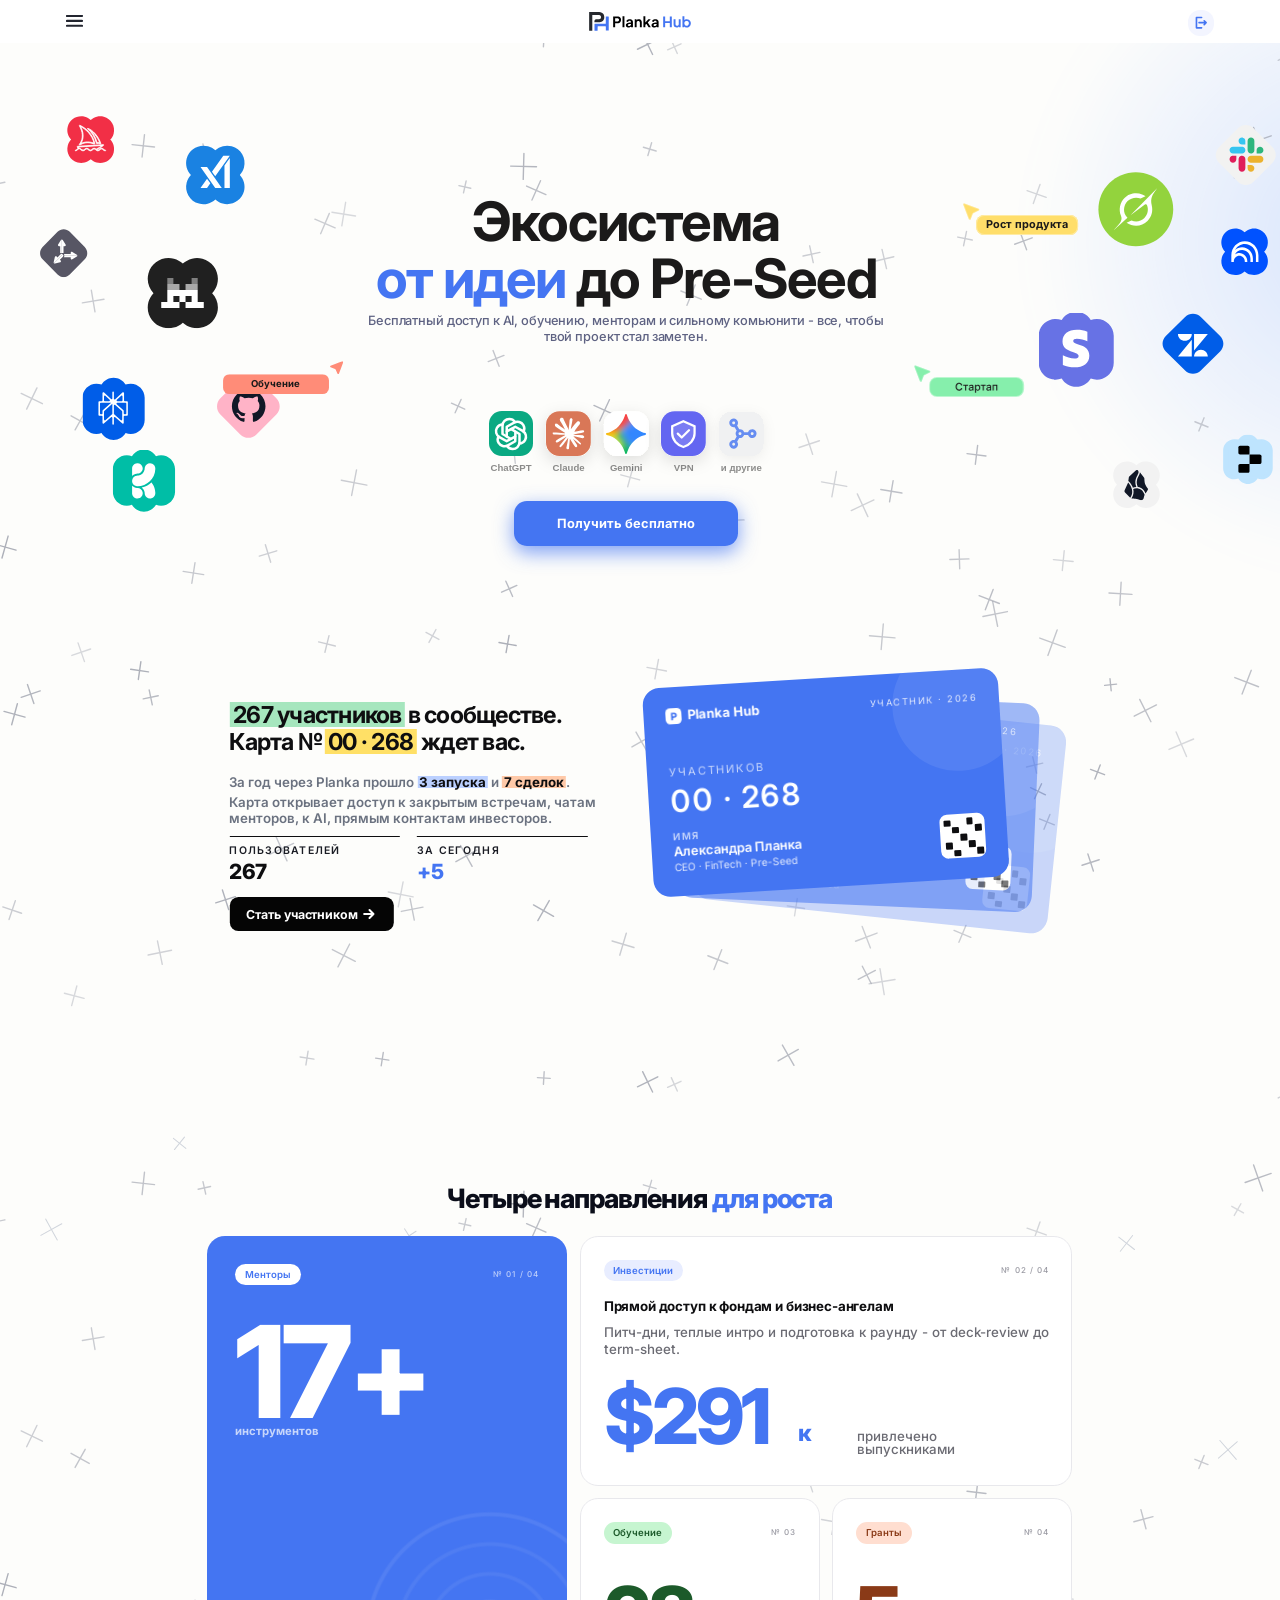
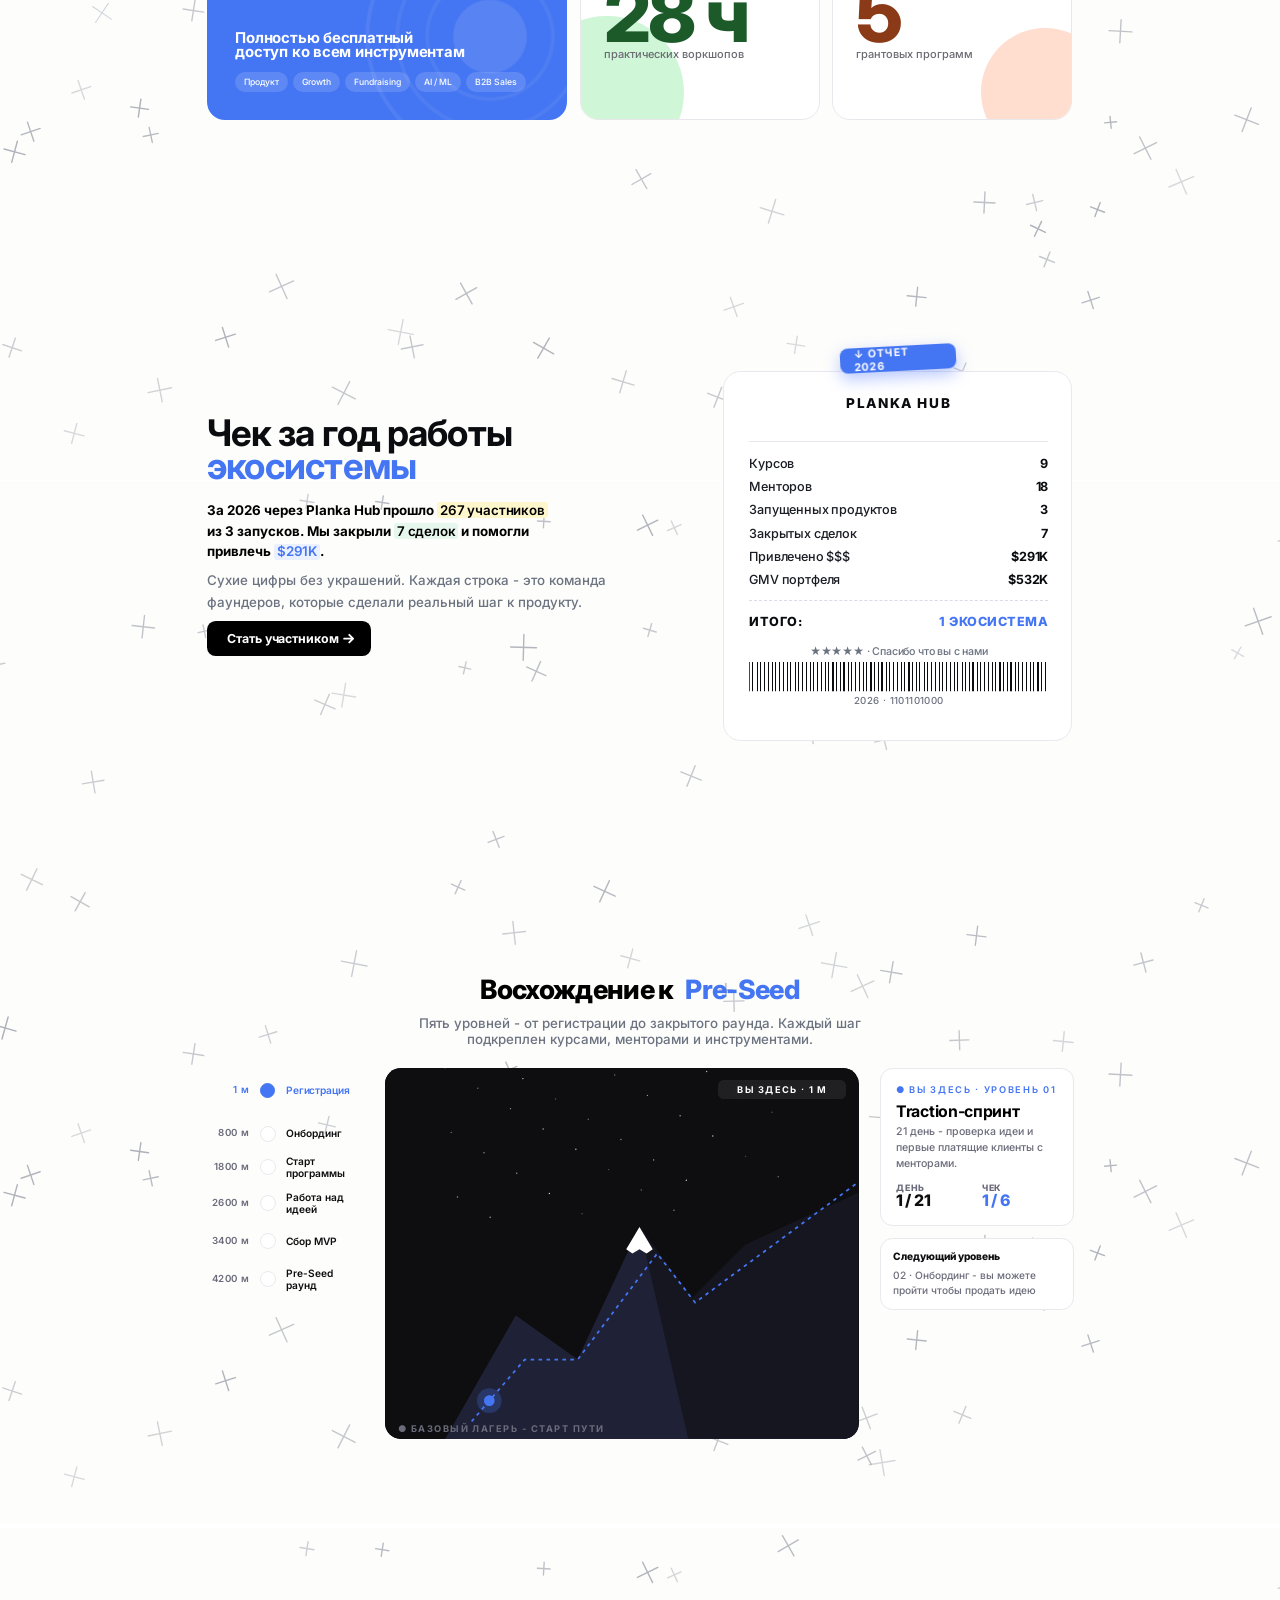
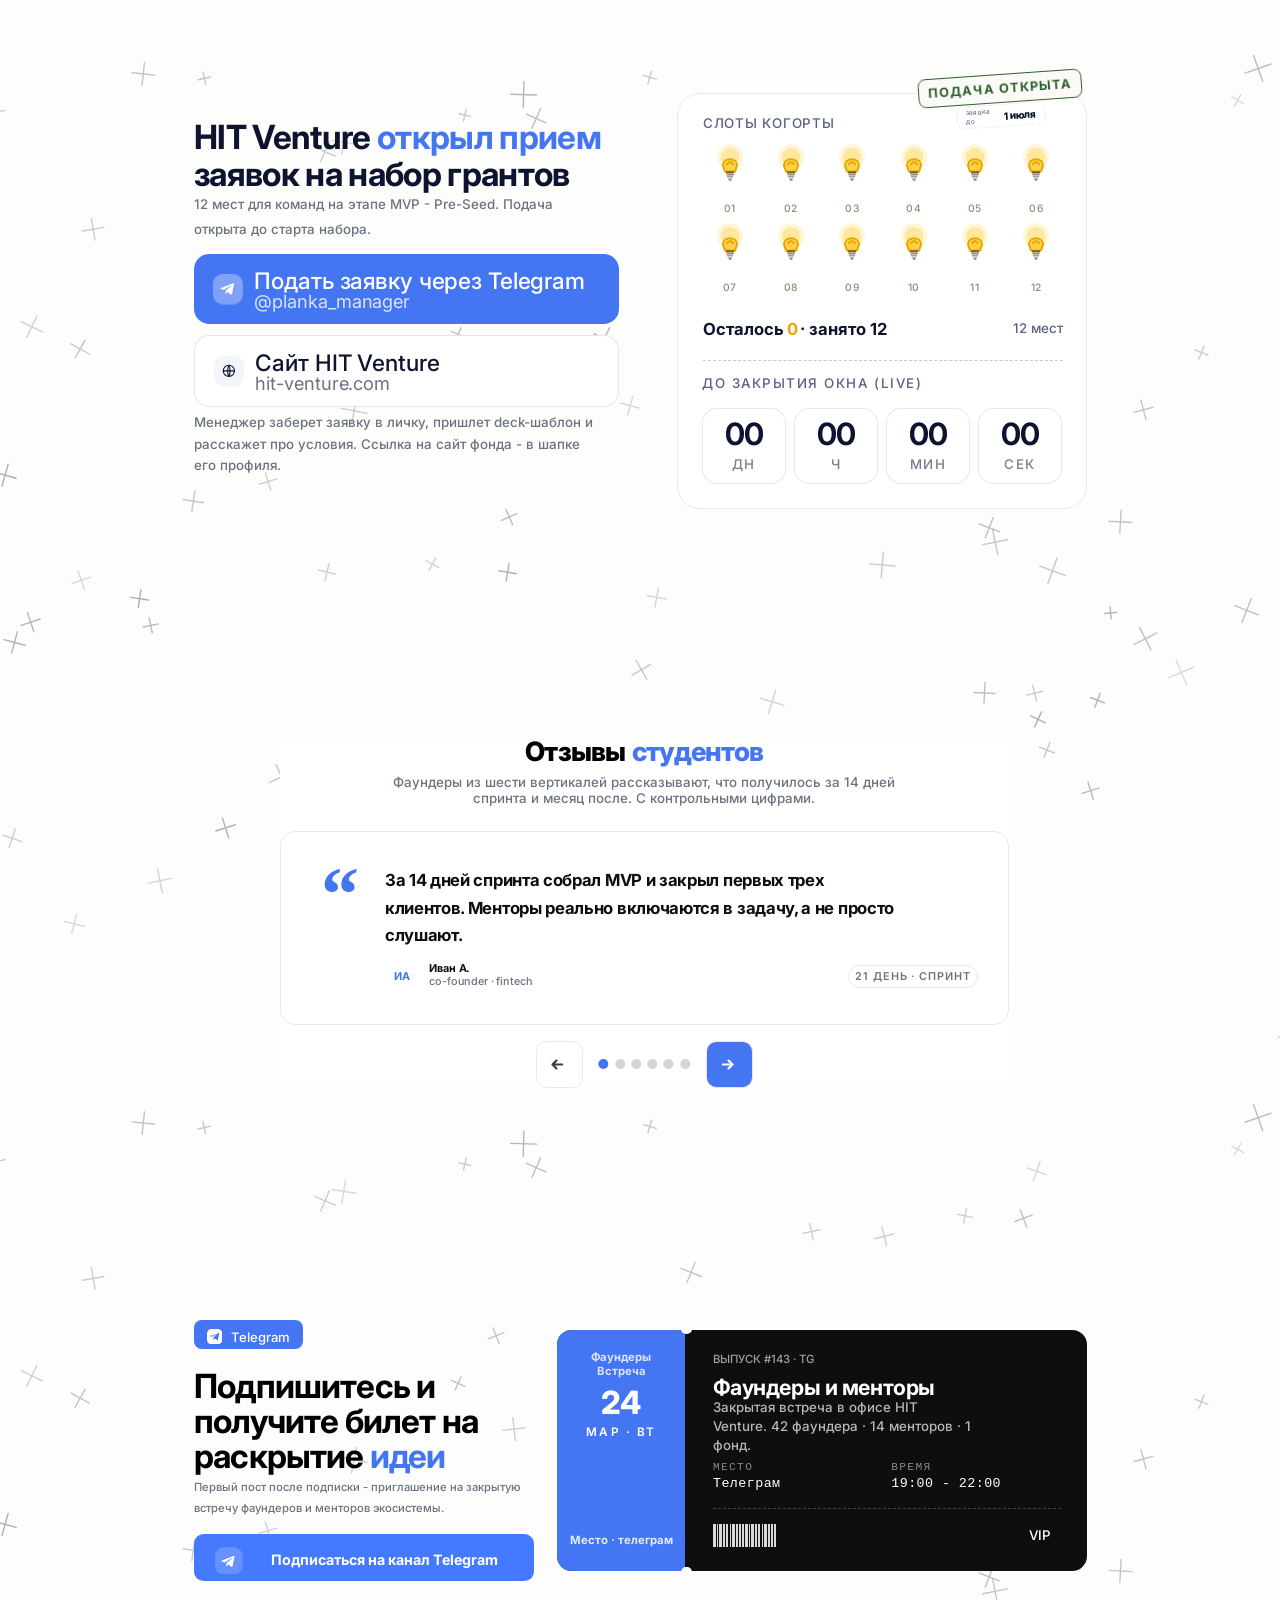
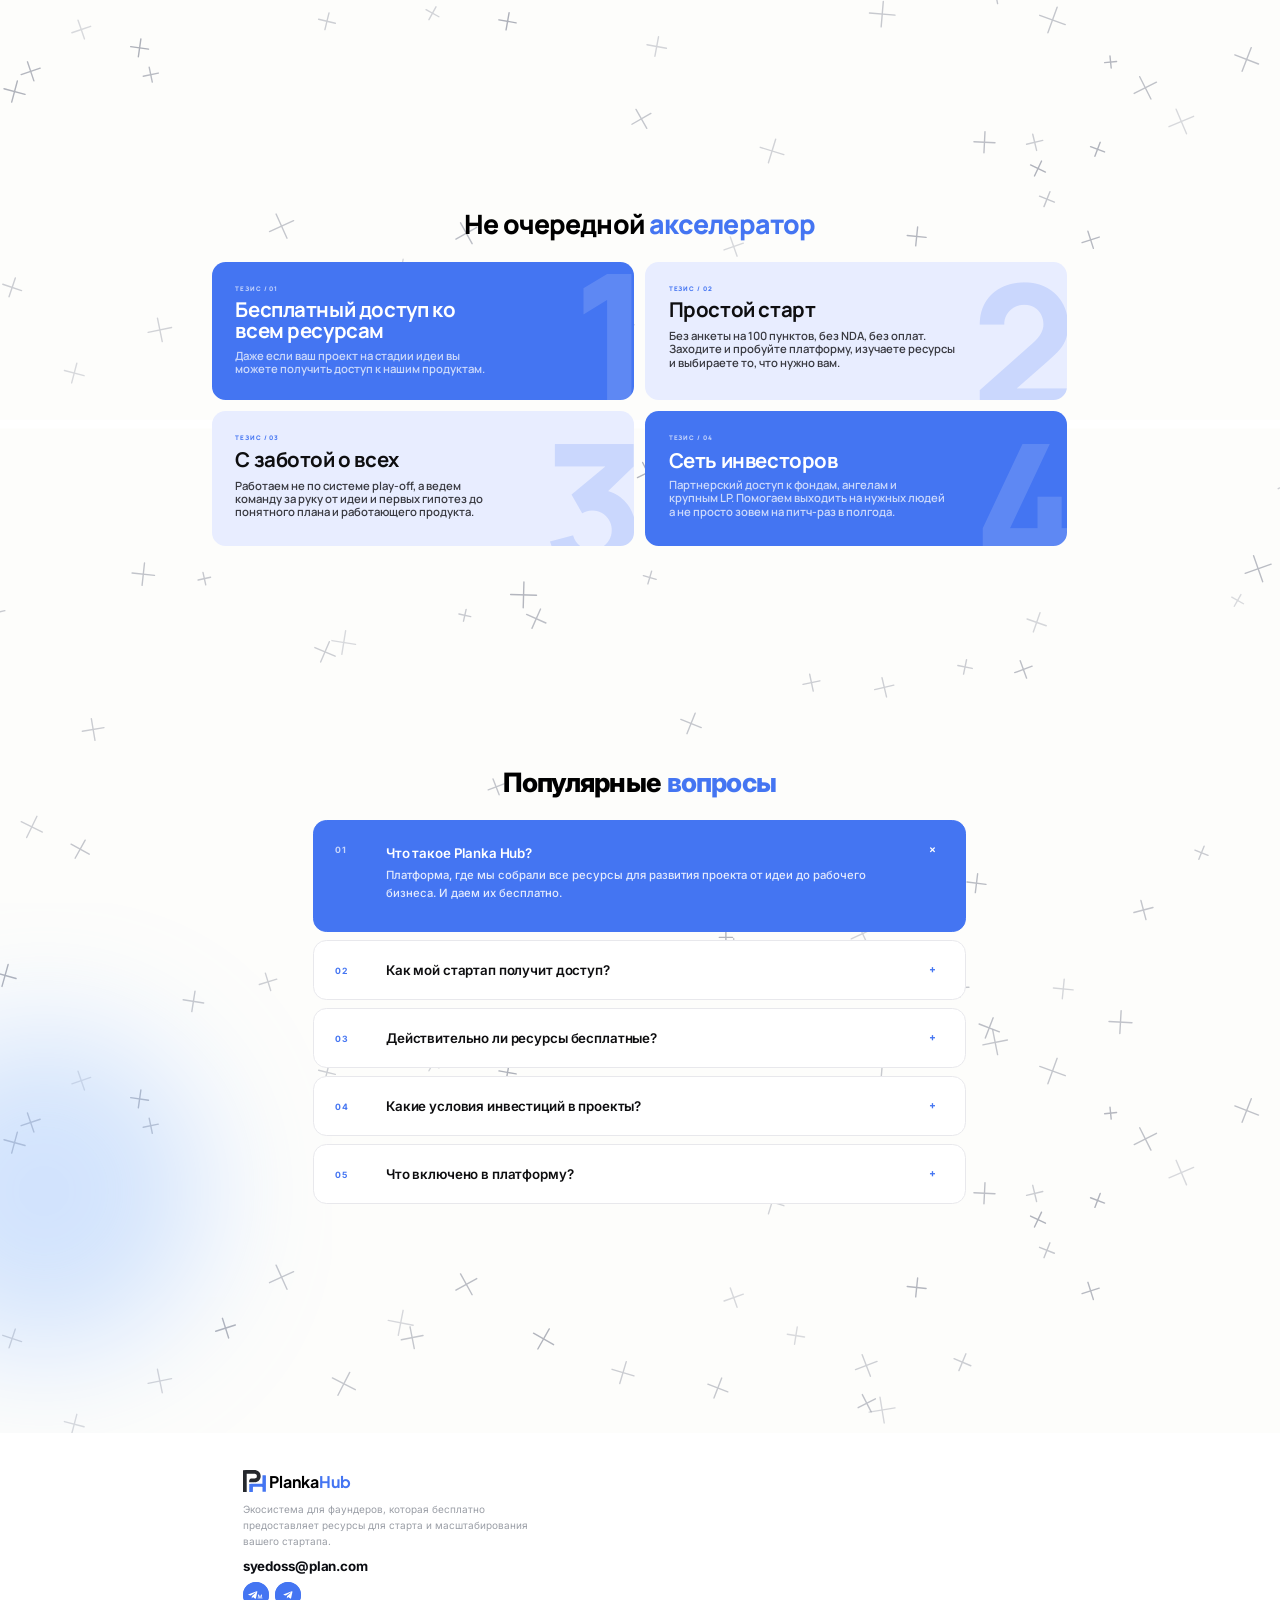
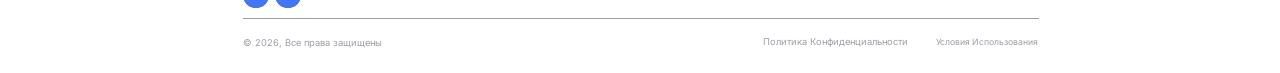
==== commit 1d86f454: "Apply Planka Hub design updates" ====
--- a/index.html
+++ b/index.html
@@ -7,11 +7,11 @@
     <link rel="preconnect" href="https://fonts.googleapis.com" />
     <link rel="preconnect" href="https://fonts.gstatic.com" crossorigin />
     <link href="https://fonts.googleapis.com/css2?family=Inter:wght@400;500;600;700;900&family=Manrope:wght@400;600;700;800&family=Onest:wght@400&family=Plus+Jakarta+Sans:wght@700&display=swap" rel="stylesheet" />
-    <link rel="stylesheet" href="./styles.css?v=hero-cta-20260530-2" />
+  <link rel="stylesheet" href="./styles.css?v=hero-cta-20260530-6" />
     <link rel="stylesheet" href="./footer-desktop.css?v=footer-desktop-20260529" media="(min-width: 1181px)" />
-    <link rel="stylesheet" href="./desktop-adaptive.css?v=desktop-adaptive-20260529-8" media="(min-width: 1181px)" />
-  <link rel="stylesheet" href="./desktop-1440.css?v=desktop-1440-20260530-66" media="(min-width: 1181px)" />
-    <link rel="stylesheet" href="./mobile-canonical.css?v=mobile-hero-cta-20260530-2" media="(max-width: 1180px)" />
+    <link rel="stylesheet" href="./desktop-adaptive.css?v=desktop-adaptive-20260529-9" media="(min-width: 1181px)" />
+  <link rel="stylesheet" href="./desktop-1440.css?v=desktop-1440-20260530-83" media="(min-width: 1181px)" />
+    <link rel="stylesheet" href="./mobile-canonical.css?v=mobile-hero-cta-20260530-6" media="(max-width: 1180px)" />
     <link rel="stylesheet" href="./mobile-lock.css?v=mobile-lock-20260529" media="(max-width: 1180px)" />
   </head>
   <body>
@@ -140,7 +140,7 @@
 
           <div class="menu-soon" aria-label="Скоро">
             <span class="menu-label">Скоро</span>
-            <div class="menu-link menu-link--muted" aria-disabled="true">
+            <div class="menu-link menu-link--muted" aria-disabled="true" data-menu-title="Скоро" data-menu-copy="Готовим к запуску">
               <span class="menu-link__icon" aria-hidden="true">
                 <svg width="22" height="22" viewBox="0 0 22 22" fill="none" xmlns="http://www.w3.org/2000/svg">
                   <path d="M10.9999 17.5999C14.645 17.5999 17.5999 14.645 17.5999 10.9999C17.5999 7.35482 14.645 4.3999 10.9999 4.3999C7.35482 4.3999 4.3999 7.35482 4.3999 10.9999C4.3999 14.645 7.35482 17.5999 10.9999 17.5999Z" stroke="black" stroke-width="1.43" />
@@ -203,7 +203,7 @@
             </i>VPN</span>
           </div>
           <div class="menu-stats" aria-hidden="true">
-            <span><strong>267</strong><small>участников</small></span>
+            <span><strong data-community-participants>267</strong><small>участников</small></span>
             <span><strong>+200</strong><small>за сегодня</small></span>
             <span><strong>$291K</strong><small>привлечено</small></span>
           </div>
@@ -519,8 +519,8 @@
         <div class="founders-container">
           <div class="founders-copy">
             <h2 class="founders-title">
-              <span class="highlight highlight--green">267 участников</span> в сообществе.<br />
-              Карта № <span class="highlight highlight--yellow">00 · 268</span> ждет вас.
+              <span class="highlight highlight--green" data-community-participants-text>267 участников</span> в сообществе.<br />
+              Карта № <span class="highlight highlight--yellow" data-community-card-offset="0">00 · 268</span> ждет вас.
             </h2>
 
             <p class="founders-text">
@@ -532,7 +532,7 @@
             <div class="founders-stats" aria-label="Статистика клуба">
               <div class="founders-stat">
                 <span>Пользователей</span>
-                <strong>267</strong>
+                <strong data-community-participants>267</strong>
               </div>
               <div class="founders-stat">
                 <span>За сегодня</span>
@@ -567,7 +567,7 @@
                 <span class="member-year">Участник · 2026</span>
               </div>
               <span class="member-label">Участник №</span>
-              <strong class="member-number">00 · 266</strong>
+              <strong class="member-number" data-community-card-offset="-2">00 · 266</strong>
               <span class="member-name-label">Имя</span>
               <strong class="member-name">Александра Планка</strong>
               <span class="member-role">CEO · FinTech · Pre-Seed</span>
@@ -582,7 +582,7 @@
                 <span class="member-year">Участник · 2026</span>
               </div>
               <span class="member-label">Участник №</span>
-              <strong class="member-number">00 · 267</strong>
+              <strong class="member-number" data-community-card-offset="-1">00 · 267</strong>
               <span class="member-name-label">Имя</span>
               <strong class="member-name">Александра Планка</strong>
               <span class="member-role">CEO · FinTech · Pre-Seed</span>
@@ -596,7 +596,7 @@
                 <span class="member-year">Участник · 2026</span>
               </div>
               <span class="member-label">Участников</span>
-              <strong class="member-number">00 · 268</strong>
+              <strong class="member-number" data-community-card-offset="0">00 · 268</strong>
               <span class="member-name-label">Имя</span>
               <strong class="member-name">Александра Планка</strong>
               <span class="member-role">CEO · FinTech · Pre-Seed</span>
@@ -718,7 +718,7 @@
             <span class="bar-avatar bar-avatar--more">+260</span>
           </div>
           <div class="directions-bar__copy">
-            <strong>Нас 267 фаундеров уже внутри</strong>
+            <strong data-community-founders-text>Нас 267 фаундеров уже внутри</strong>
             <span><em>+260</em> за сегодня · Pre-Seed, MVP, идеи</span>
           </div>
           <a class="directions-bar__button" href="#details">
@@ -736,7 +736,7 @@
             <h2>Чек за год работы <span>экосистемы</span></h2>
 
             <p class="report-lead">
-              За 2026 через Planka Hub прошло <mark>267 участников</mark><br class="report-mobile-break" /> из 3 запусков.
+              За 2026 через Planka Hub прошло <mark data-community-participants-text>267 участников</mark><br class="report-mobile-break" /> из 3 запусков.
               Мы закрыли <mark class="mark-green">7 сделок</mark> и помогли <span class="report-lead-tail">привлечь <mark class="mark-blue">$291K</mark>.</span>
             </p>
 
@@ -764,7 +764,7 @@
               </header>
 
               <dl class="receipt-list">
-                <div><dt>Участники</dt><dd>267</dd></div>
+                <div><dt>Участники</dt><dd data-community-participants>267</dd></div>
                 <div><dt>Курсов</dt><dd>9</dd></div>
                 <div><dt>Менторов</dt><dd>18</dd></div>
                 <div><dt>Запущенных продуктов</dt><dd>3</dd></div>
@@ -1053,7 +1053,7 @@
               <h3>Traction-спринт</h3>
               <p>21 день - проверка идеи и первые платящие клиенты с менторами.</p>
               <div class="preseed-stats">
-                <span><small>День</small>8 / 21</span>
+                <span><small>День</small>1 / 21</span>
                 <span><small>Чек</small>1 / 6</span>
               </div>
             </article>
@@ -1072,21 +1072,28 @@
               <h2><span>HIT Venture</span> <em>открыл прием</em><br />заявок на набор грантов</h2>
               <p>12 мест для команд на этапе MVP - Pre-Seed. Подача открыта до старта набора.</p>
 
-              <div class="pablo-countdown" aria-label="До закрытия подачи">
+              <div
+                class="pablo-countdown"
+                data-pablo-countdown
+                data-pablo-window-start="2026-06-01T00:00:00+03:00"
+                data-pablo-deadline="2026-07-01T00:00:00+03:00"
+                data-pablo-after="hold-open"
+                aria-label="До закрытия подачи"
+              >
                 <div class="pablo-timebox">
-                  <strong>14</strong>
+                  <strong data-pablo-days>14</strong>
                   <span>дн</span>
                 </div>
                 <div class="pablo-timebox">
-                  <strong>08</strong>
+                  <strong data-pablo-hours>08</strong>
                   <span>ч</span>
                 </div>
                 <div class="pablo-timebox">
-                  <strong>40</strong>
+                  <strong data-pablo-minutes>40</strong>
                   <span>мин</span>
                 </div>
                 <div class="pablo-timebox">
-                  <strong>47</strong>
+                  <strong data-pablo-seconds>47</strong>
                   <span>сек</span>
                 </div>
               </div>
@@ -1313,8 +1320,9 @@
           <div class="telegram-content">
             <div class="telegram-copy">
               <div class="telegram-badge">
-                <svg width="14" height="14" viewBox="0 0 14 14" aria-hidden="true">
-                  <path d="M7 0C3.13425 0 0 3.13425 0 7C0 10.8657 3.13425 14 7 14C10.8657 14 14 10.8657 14 7C14 3.13425 10.8657 0 7 0ZM10.4382 4.79558L9.289 10.2089C9.20442 10.5927 8.97575 10.6861 8.65667 10.5052L6.90667 9.21608L6.06258 10.0293C5.96925 10.1226 5.8905 10.2013 5.70967 10.2013L5.83392 8.42042L9.07725 5.49033C9.21842 5.36608 9.04575 5.29608 8.85967 5.42033L4.39833 7.87383L2.67167 7.33483C2.29658 7.21583 2.28842 6.95975 2.751 6.77892L9.50017 4.17667C9.81342 4.0635 10.087 4.25308 9.989 4.67892L10.4382 4.79558Z"></path>
+                <svg width="20" height="20" viewBox="0 0 20 20" fill="none" aria-hidden="true" xmlns="http://www.w3.org/2000/svg">
+                  <rect width="20" height="20" rx="6" fill="white"/>
+                  <path d="M5.0689 9.11789L14.9862 5.28433C15.5695 5.03431 16.0696 5.36766 15.9029 6.20105L14.2361 14.0349C14.0695 14.7016 13.6528 14.8682 13.0694 14.5349L10.1525 12.3681L8.73579 13.7015C8.56912 13.8682 8.40244 13.9515 8.15242 13.9515L8.3191 11.0347L13.8194 6.03437C14.0695 5.8677 13.8194 5.78436 13.4861 5.95103L6.73567 10.2013L3.81883 9.28457C3.15212 9.03456 3.15212 8.53453 3.9855 8.28451L5.0689 9.11789Z" fill="#4475F2"/>
                 </svg>
                 <span>Telegram</span>
               </div>
@@ -1323,8 +1331,9 @@
               <p>Первый пост после подписки - приглашение на закрытую встречу фаундеров и менторов экосистемы.</p>
 
               <a class="telegram-button" href="https://t.me/" target="_blank" rel="noreferrer">
-                <svg width="14" height="14" viewBox="0 0 14 14" aria-hidden="true">
-                  <path d="M7 0C3.13425 0 0 3.13425 0 7C0 10.8657 3.13425 14 7 14C10.8657 14 14 10.8657 14 7C14 3.13425 10.8657 0 7 0ZM10.4382 4.79558L9.289 10.2089C9.20442 10.5927 8.97575 10.6861 8.65667 10.5052L6.90667 9.21608L6.06258 10.0293C5.96925 10.1226 5.8905 10.2013 5.70967 10.2013L5.83392 8.42042L9.07725 5.49033C9.21842 5.36608 9.04575 5.29608 8.85967 5.42033L4.39833 7.87383L2.67167 7.33483C2.29658 7.21583 2.28842 6.95975 2.751 6.77892L9.50017 4.17667C9.81342 4.0635 10.087 4.25308 9.989 4.67892L10.4382 4.79558Z"></path>
+                <svg width="37" height="37" viewBox="0 0 37 37" fill="none" aria-hidden="true" xmlns="http://www.w3.org/2000/svg">
+                  <rect width="37" height="37" rx="12" fill="white" fill-opacity="0.18"/>
+                  <path d="M25.9645 13.2097L23.3204 25.7022C23.1225 26.5731 22.592 26.7789 21.8479 26.3752L17.7866 23.3827L15.8233 25.2747C15.6095 25.4964 15.4275 25.6706 15.0316 25.6706L15.3166 21.6093L22.7266 14.9118C23.0433 14.6268 22.6554 14.4685 22.2358 14.7535L13.0762 20.5327L9.12579 19.2977C8.27079 19.0285 8.25495 18.4427 9.30787 18.031L24.7454 12.0777C25.4579 11.8085 26.0833 12.2518 25.822 13.2097H25.9645Z" fill="white"/>
                 </svg>
                 <span>Подписаться на канал</span>
               </a>
@@ -1384,7 +1393,7 @@
               <span>что мы делаем</span>
             </div>
             <h3>Бесплатный доступ ко всем ресурсам</h3>
-            <p>Даже если ваш проект на стадии идеи вы можете получить доступ к нашим продуктам.</p>
+            <p>Даже если ваш проект на стадии идеи <br class="onas-mobile-break" />вы можете получить доступ к нашим продуктам.</p>
             <div class="onas-chips">
               <span><svg width="15" height="15" viewBox="0 0 15 15" fill="none" aria-hidden="true"><path d="M1.36123 7.35302C1.36123 7.35302 3.28746 3.21562 7.07641 3.10979C10.8654 3.00395 13.0195 7.02738 13.0195 7.02738C13.0195 7.02738 11.0933 11.1648 7.30436 11.2706C3.51541 11.3764 1.36123 7.35302 1.36123 7.35302Z" stroke="#0C1530" stroke-width="0.933029" stroke-linecap="round" stroke-linejoin="round"/><path d="M7.2392 8.93903C8.20501 8.91205 8.96608 8.10724 8.9391 7.14144C8.91213 6.17563 8.10731 5.41456 7.14151 5.44154C6.1757 5.46851 5.41463 6.27333 5.44161 7.23913C5.46859 8.20494 6.2734 8.96601 7.2392 8.93903Z" fill="#4475F2"/></svg>Research</span>
               <span><svg width="15" height="15" viewBox="0 0 15 15" fill="none" aria-hidden="true"><path d="M3.54889 2.0434L8.79888 1.89675L11.1974 4.16491L11.4255 12.3316L3.84218 12.5434L3.54889 2.0434Z" stroke="#0C1530" stroke-width="0.933695" stroke-linecap="round" stroke-linejoin="round"/><path d="M8.79889 1.89691L8.86404 4.22934L11.1965 4.16419" fill="#4475F2"/><path d="M8.79889 1.89691L8.86404 4.22934L11.1965 4.16419" stroke="#0C1530" stroke-width="0.933695" stroke-linecap="round" stroke-linejoin="round"/><path d="M5.46179 7.82758L9.54512 7.71352M5.52697 10.1609L8.44363 10.0794" stroke="#4475F2" stroke-width="0.933695" stroke-linecap="round" stroke-linejoin="round"/></svg>Pitch-deck</span>
@@ -2127,7 +2136,7 @@
       </div>
     </section>
 
-    <script src="./script.js?v=behavior-analytics-20260530-1"></script>
+    <script src="./script.js?v=behavior-analytics-20260530-8"></script>
     <script src="./mobile-canonical-text.js?v=mobile-canonical-text-20260529"></script>
   </body>
 </html>
--- a/styles.css
+++ b/styles.css
@@ -6,6 +6,7 @@
   --color-blue: #2f6cff;
   --header-height: 64px;
 }
+
 
 body.registration-mode {
   background: #ffffff;
@@ -100,6 +101,10 @@
   font-weight: 700;
   line-height: 32px;
   letter-spacing: -0.75px;
+}
+
+.login-aside__headline-nowrap {
+  white-space: nowrap;
 }
 
 .login-aside p {
@@ -552,7 +557,7 @@
   gap: 0;
   color: #ffffff;
   font-size: 13.5px;
-  font-weight: 600;
+  font-weight: 800;
   line-height: 16px;
   white-space: nowrap;
 }
@@ -1042,6 +1047,25 @@
   flex: 0 0 auto;
 }
 
+.code-aside__footer {
+  width: 236px;
+  margin-top: auto;
+}
+
+.code-aside__footer span {
+  color: rgb(255 255 255 / 0.7);
+  font-size: 12px;
+  font-weight: 400;
+  line-height: 15px;
+  letter-spacing: -0.176px;
+}
+
+.code-aside__footer a {
+  color: #ffffff;
+  font-weight: 700;
+  text-decoration: none;
+}
+
 .code-card {
   display: flex;
   width: 480px;
@@ -2160,7 +2184,7 @@
   }
 
   .login-shell {
-    display: flex;
+    display: block;
     width: min(600px, calc(100vw - 36px));
     min-height: auto;
     flex-direction: column;
@@ -2197,7 +2221,7 @@
     border: 1px solid #e8e8ed;
     border-top: 0;
     border-radius: 0 0 18px 18px;
-    background: #ffffff;
+    background: transparent;
   }
 
   .login-field input,
@@ -2366,7 +2390,7 @@
     padding: 17px 16px 16px;
     border: 0;
     border-radius: 14px;
-    background: #ffffff;
+    background: transparent;
     box-shadow: 0 12px 30px rgb(16 28 55 / 0.08);
   }
 
@@ -2765,7 +2789,8 @@
     max-width: 247px;
   }
 
-  .code-aside__stats {
+  .code-aside__stats,
+  .code-aside__footer {
     display: none;
   }
 
@@ -3684,8 +3709,6 @@
     right: 20px;
     display: flex;
     height: 15px;
-    align-items: center;
-    justify-content: center;
     color: #4475f2;
     font-size: 12px;
     font-weight: 700;
@@ -3713,9 +3736,9 @@
   min-width: 320px;
   margin: 0;
   background-color: #ffffff;
-  background-image: url("./assets/white-backgr.svg"), url("./assets/black-backgr.svg");
+  background-image: url("./assets/white-backgr.svg?v=20260530-1"), url("./assets/black-backgr.svg?v=20260530-1");
   background-position: top center, top center;
-  background-size: 1920px 10717px, 1920px 10712px;
+  background-size: 1920px 10337px, 1920px 10339px;
   background-repeat: no-repeat, no-repeat;
   color: var(--color-ink);
   font-family: Inter, Arial, sans-serif;
@@ -4113,7 +4136,11 @@
 .menu-nav .menu-link:nth-of-type(3) { top: 174px; }
 .menu-nav .menu-link:nth-of-type(4) { top: 239px; }
 .menu-nav .menu-link:nth-of-type(5) { top: 304px; }
-.menu-soon .menu-link { top: 44px; opacity: 0.7; }
+.menu-soon .menu-link { top: 44px; opacity: 1; }
+
+.menu-link--muted {
+  cursor: default;
+}
 
 .menu-link:hover {
   background: linear-gradient(90deg, #dde7ff 0%, rgb(221 231 255 / 0) 100%);
@@ -4254,6 +4281,7 @@
 
 .menu-promo {
   box-sizing: border-box;
+  position: relative;
   display: flex;
   width: 416px;
   height: 100%;
@@ -4275,10 +4303,11 @@
 .menu-promo__intro {
   display: flex;
   width: 356px;
-  height: 224.05px;
+  min-height: 145px;
+  height: auto;
   flex-direction: column;
   align-items: flex-start;
-  gap: 14.1px;
+  gap: 8px;
 }
 
 .menu-active-badge {
@@ -4308,14 +4337,19 @@
 }
 
 .menu-promo h2 {
-  width: 282px;
-  height: 120px;
+  width: 300px;
+  min-height: 40px;
+  height: auto;
   margin: 0;
   color: #ffffff;
   font-size: 38px;
   font-weight: 800;
   line-height: 40px;
   letter-spacing: -0.95px;
+}
+
+.menu-promo h2.menu-promo-title--faq {
+  width: 352px;
 }
 
 .menu-promo p {
@@ -4329,10 +4363,13 @@
 }
 
 .menu-feature-grid {
+  position: absolute;
+  top: 221px;
+  left: 32px;
   display: grid;
   width: 356px;
   height: 85px;
-  margin: 24px 0;
+  margin: 0;
   grid-template-columns: repeat(4, 81.5px);
   gap: 10px;
 }
@@ -4370,6 +4407,9 @@
 }
 
 .menu-stats {
+  position: absolute;
+  top: 336px;
+  left: 32px;
   display: grid;
   width: 356px;
   height: 50px;
@@ -6317,7 +6357,7 @@
   justify-content: center;
   font-family: Inter, Arial, sans-serif;
   font-size: 14px;
-  font-weight: 600;
+  font-weight: 700;
   line-height: 17px;
 }
 
@@ -6336,7 +6376,7 @@
   padding: 0 20px;
   background: #4475f2;
   color: #ffffff;
-  box-shadow: 0 20px 35px rgb(0 0 0 / 0.45);
+  box-shadow: none;
 }
 
 .gives-section {
@@ -6373,6 +6413,7 @@
 }
 
 .gives-title span {
+  margin-left: 8px;
   color: #4475f2;
 }
 
@@ -6649,7 +6690,8 @@
 }
 
 .preseed-section::before,
-.reviews-section::before {
+.reviews-section::before,
+.telegram-section::before {
   position: absolute;
   z-index: 0;
   content: "";
@@ -7359,6 +7401,11 @@
   line-height: 16px;
 }
 
+.pablo-links,
+.pablo-mobile-note {
+  display: none;
+}
+
 .reviews-section {
   position: relative;
   z-index: 2;
@@ -7375,6 +7422,29 @@
   width: 620px;
   height: 620px;
   opacity: 0.48;
+}
+
+.telegram-section::before {
+  top: -360px;
+  left: -520px;
+  width: 960px;
+  height: 960px;
+  opacity: 0.3;
+  background: radial-gradient(circle at 50% 50%, rgb(78 140 255 / 0.46) 0%, rgb(78 140 255 / 0.22) 38%, rgb(78 140 255 / 0) 76%);
+  filter: blur(18px);
+}
+
+.telegram-section::after {
+  position: absolute;
+  top: 0;
+  left: -520px;
+  z-index: 0;
+  width: 760px;
+  height: 260px;
+  content: "";
+  pointer-events: none;
+  background: linear-gradient(180deg, rgb(255 255 255 / 0.18) 0%, rgb(255 255 255 / 0.78) 48%, rgb(255 255 255 / 0.1) 100%);
+  filter: blur(28px);
 }
 
 .reviews-panel {
@@ -7764,6 +7834,7 @@
 
 .telegram-panel {
   position: relative;
+  z-index: 1;
   width: 1080px;
   max-width: 100%;
   height: 418.34px;
@@ -7799,7 +7870,7 @@
   padding: 0 12px;
   border-radius: 8px;
   background: #4475f2;
-  box-shadow: 0 20px 35px rgb(0 0 0 / 0.45);
+  box-shadow: none;
   color: #ffffff;
   font-size: 12px;
   font-weight: 600;
@@ -7912,6 +7983,7 @@
 
 .telegram-button {
   position: absolute;
+  z-index: 3;
   top: 214.81px;
   left: 0;
   display: flex;
@@ -7938,6 +8010,7 @@
 
 .telegram-ticket {
   position: absolute;
+  z-index: 1;
   top: 56.17px;
   left: 487.42px;
   width: 496.56px;
@@ -8437,6 +8510,10 @@
   font-size: 16px;
   font-weight: 400;
   line-height: 25px;
+}
+
+.onas-mobile-break {
+  display: none;
 }
 
 .onas-number {
@@ -8683,6 +8760,7 @@
 
 .quest-card {
   position: absolute;
+  z-index: 1;
   box-sizing: border-box;
   width: 485px;
   height: 161px;
@@ -8710,12 +8788,13 @@
 
 .quest-card:nth-of-type(2) { top: 185.75px; left: 0; }
 .quest-card:nth-of-type(3) { top: 185.75px; left: 499px; }
-.quest-card:nth-of-type(4) { top: 382px; left: 0; }
-.quest-card:nth-of-type(5) { top: 382px; left: 499px; }
-.quest-card:nth-of-type(6) { top: 578.25px; left: 0; height: 162px; }
-.quest-card:nth-of-type(7) { top: 578.25px; left: 499px; height: 162px; }
+.quest-card:nth-of-type(4) { top: 382px; left: 0; z-index: 2; }
+.quest-card:nth-of-type(5) { top: 382px; left: 499px; z-index: 2; }
+.quest-card:nth-of-type(6) { top: 578.25px; left: 0; z-index: 3; height: 162px; }
+.quest-card:nth-of-type(7) { top: 578.25px; left: 499px; z-index: 3; height: 162px; }
 
 .quest-card.is-open {
+  z-index: 20;
   height: 200px;
 }
 
@@ -9222,6 +9301,10 @@
   color: #4475f2;
 }
 
+.report-mobile-break {
+  display: none;
+}
+
 .report-note {
   position: absolute;
   top: 224.14px;
@@ -9273,8 +9356,11 @@
 }
 
 .report-button--primary span {
-  width: 102.27px;
+  width: auto;
+  flex: 0 0 auto;
   text-align: center;
+  white-space: nowrap;
+  font-weight: 700;
 }
 
 .report-button--primary svg {
@@ -9532,6 +9618,4692 @@
   }
 }
 
+@media (min-width: 901px) {
+  .page > .onas-section,
+  .onas-section {
+    position: relative;
+    display: block;
+    box-sizing: border-box;
+    width: 912.88px;
+    max-width: none;
+    height: 345.46px;
+    min-height: 345.46px;
+    margin: 249.39px auto 0;
+    padding: 0;
+    overflow: visible;
+    background: transparent;
+    border: 0;
+    border-radius: 0;
+    box-shadow: none;
+    transform: none;
+  }
+
+  .onas-glow,
+  .onas-header p,
+  .onas-kicker,
+  .onas-chips,
+  .onas-mini-grid,
+  .onas-stat-grid,
+  .onas-action {
+    display: none !important;
+  }
+
+  .onas-header {
+    position: absolute;
+    top: 0;
+    left: 0;
+    display: block;
+    width: 912.88px;
+    height: 21.35px;
+    margin: 0;
+    padding: 0;
+  }
+
+  .onas-header h2 {
+    position: absolute;
+    top: 0;
+    left: 265.39px;
+    display: flex;
+    width: 382.08px;
+    height: 21.35px;
+    margin: 0;
+    align-items: center;
+    justify-content: center;
+    color: #000000;
+    font-size: 28.4601px;
+    font-weight: 800;
+    line-height: 38px;
+    letter-spacing: -0.907164px;
+    text-align: center;
+    white-space: nowrap;
+    text-shadow: none;
+  }
+
+  .onas-header h2 > span,
+  .onas-header h2 mark {
+    position: static;
+    display: inline;
+    width: auto;
+    height: auto;
+    margin: 0;
+    padding: 0;
+    background: transparent;
+    border-radius: 0;
+    box-shadow: none;
+    transform: none;
+  }
+
+  .onas-header h2 mark {
+    margin-left: 4px;
+    color: #4475f2;
+  }
+
+  .onas-cards {
+    position: absolute;
+    top: 49.81px;
+    left: 0;
+    display: block;
+    width: 912.88px;
+    height: 295.65px;
+    margin: 0;
+    padding: 0;
+    gap: 0;
+    transform: none;
+  }
+
+  .onas-card,
+  .onas-card--ai,
+  .onas-card--people,
+  .onas-card--stats,
+  .onas-card--no {
+    position: absolute;
+    display: block;
+    box-sizing: border-box;
+    width: 450.38px;
+    min-height: 0;
+    margin: 0;
+    padding: 0;
+    overflow: hidden;
+    border: 0;
+    border-radius: 14.5232px;
+    box-shadow: none;
+    transform: none;
+  }
+
+  .onas-card--ai {
+    top: 0;
+    left: 0;
+    height: 147.28px;
+    background: #4475f2;
+    color: #ffffff;
+  }
+
+  .onas-card--people {
+    top: 0;
+    left: 462.47px;
+    height: 147.28px;
+    background: #e8edff;
+    color: #0e0e10;
+  }
+
+  .onas-card--stats {
+    top: 159.36px;
+    left: 0;
+    height: 144.43px;
+    background: #e8edff;
+    color: #0e0e10;
+  }
+
+  .onas-card--no {
+    top: 159.36px;
+    left: 462.47px;
+    height: 144.43px;
+    background: #4475f2;
+    color: #ffffff;
+  }
+
+  .onas-card--start {
+    display: none !important;
+  }
+
+  .onas-card::before {
+    position: absolute;
+    top: 24.9px;
+    left: 24.9px;
+    z-index: 2;
+    display: flex;
+    height: 8px;
+    align-items: center;
+    font-size: 6.7429px;
+    font-weight: 800;
+    line-height: 8px;
+    letter-spacing: 0.944006px;
+    text-transform: uppercase;
+  }
+
+  .onas-card--ai::before {
+    width: 46px;
+    color: rgba(255, 255, 255, 0.7);
+    content: "Тезис / 01";
+  }
+
+  .onas-card--people::before {
+    width: 47px;
+    color: #4475f2;
+    content: "Тезис / 02";
+  }
+
+  .onas-card--stats::before {
+    width: 47px;
+    color: #4475f2;
+    content: "Тезис / 03";
+  }
+
+  .onas-card--no::before {
+    width: 47px;
+    color: rgba(255, 255, 255, 0.7);
+    content: "Тезис / 04";
+  }
+
+  .onas-card h3,
+  .onas-card--ai h3,
+  .onas-card--people h3,
+  .onas-card--stats h3,
+  .onas-card--no h3 {
+    position: absolute;
+    z-index: 2;
+    display: flex;
+    width: 280.09px;
+    max-width: 280.09px;
+    margin: 0;
+    padding: 0;
+    align-items: center;
+    color: inherit;
+    font-size: 21.7847px;
+    font-weight: 700;
+    line-height: 23px;
+    letter-spacing: -0.435695px;
+  }
+
+  .onas-card--ai h3 {
+    top: 43.4px;
+    left: 24.9px;
+    width: 280.33px;
+    height: 38.42px;
+  }
+
+  .onas-card--people h3 {
+    top: 43.4px;
+    left: 24.91px;
+    height: 16.36px;
+  }
+
+  .onas-card--stats h3 {
+    top: 43.41px;
+    left: 24.9px;
+    height: 17.12px;
+  }
+
+  .onas-card--no h3 {
+    top: 43.41px;
+    left: 24.91px;
+    height: 18.67px;
+  }
+
+  .onas-card p,
+  .onas-card--ai p,
+  .onas-card--people p,
+  .onas-card--stats p,
+  .onas-card--no p {
+    position: absolute;
+    z-index: 2;
+    display: flex;
+    margin: 0;
+    padding: 0;
+    align-items: center;
+    font-size: 12.0955px;
+    font-weight: 500;
+    line-height: 14px;
+    opacity: 0.85;
+  }
+
+  .onas-card--ai p {
+    top: 96.05px;
+    left: 24.9px;
+    width: 281.75px;
+    height: 21.35px;
+    color: rgba(255, 255, 255, 0.85);
+  }
+
+  .onas-card--people p {
+    top: 73.98px;
+    left: 24.91px;
+    width: 305.95px;
+    height: 38.42px;
+    color: #1b1b20;
+  }
+
+  .onas-card--stats p {
+    top: 75.43px;
+    left: 24.9px;
+    width: 283.89px;
+    height: 35.58px;
+    color: #1b1b20;
+  }
+
+  .onas-card--no p {
+    top: 75.43px;
+    left: 24.91px;
+    width: 295.98px;
+    height: 34.86px;
+    color: rgba(255, 255, 255, 0.85);
+  }
+
+  .onas-number,
+  .onas-card .onas-number {
+    position: absolute;
+    z-index: 1;
+    display: block;
+    margin: 0;
+    padding: 0;
+    overflow: visible;
+    color: transparent;
+    font-size: 0;
+    line-height: 0;
+    pointer-events: none;
+  }
+
+  .onas-number::before {
+    display: flex;
+    width: 100%;
+    height: 100%;
+    align-items: center;
+    font-size: 186.726px;
+    font-weight: 800;
+    line-height: 187px;
+    letter-spacing: -11.2036px;
+  }
+
+  .onas-card--ai .onas-number {
+    right: -16.41px;
+    bottom: -21.8px;
+    width: 93px;
+    height: 187px;
+    opacity: 0.14;
+  }
+
+  .onas-card--ai .onas-number::before {
+    color: #ffffff;
+    content: "1";
+  }
+
+  .onas-card--people .onas-number {
+    right: -16.63px;
+    bottom: -46.7px;
+    width: 120px;
+    height: 187px;
+    opacity: 0.18;
+  }
+
+  .onas-card--people .onas-number::before {
+    color: #4475f2;
+    content: "2";
+  }
+
+  .onas-card--stats .onas-number {
+    right: -16.68px;
+    bottom: -46.71px;
+    width: 125px;
+    height: 187px;
+    opacity: 0.18;
+  }
+
+  .onas-card--stats .onas-number::before {
+    color: #4475f2;
+    content: "3";
+  }
+
+  .onas-card--no .onas-number {
+    right: -16.39px;
+    bottom: -46.71px;
+    width: 129px;
+    height: 187px;
+    opacity: 0.14;
+  }
+
+  .onas-card--no .onas-number::before {
+    color: #ffffff;
+    content: "4";
+  }
+}
+
+@media (min-width: 901px) {
+  .page > .onas-section,
+  .onas-section {
+    position: relative;
+    display: block;
+    box-sizing: border-box;
+    width: 912.88px;
+    max-width: none;
+    height: 345.46px;
+    min-height: 345.46px;
+    margin: 249.39px auto 0;
+    padding: 0;
+    overflow: visible;
+    background: transparent;
+    border: 0;
+    border-radius: 0;
+    box-shadow: none;
+    transform: none;
+  }
+
+  .onas-glow,
+  .onas-header p,
+  .onas-kicker,
+  .onas-chips,
+  .onas-mini-grid,
+  .onas-stat-grid,
+  .onas-action {
+    display: none !important;
+  }
+
+  .onas-header {
+    position: absolute;
+    top: 0;
+    left: 0;
+    display: block;
+    width: 912.88px;
+    height: 21.35px;
+    margin: 0;
+    padding: 0;
+  }
+
+  .onas-header h2 {
+    position: absolute;
+    top: 0;
+    left: 265.39px;
+    display: flex;
+    width: 382.08px;
+    height: 21.35px;
+    margin: 0;
+    align-items: center;
+    justify-content: center;
+    color: #000000;
+    font-size: 28.4601px;
+    font-weight: 800;
+    line-height: 38px;
+    letter-spacing: -0.907164px;
+    text-align: center;
+    white-space: nowrap;
+    text-shadow: none;
+  }
+
+  .onas-header h2 > span,
+  .onas-header h2 mark {
+    position: static;
+    display: inline;
+    width: auto;
+    height: auto;
+    margin: 0;
+    padding: 0;
+    background: transparent;
+    border-radius: 0;
+    box-shadow: none;
+    transform: none;
+  }
+
+  .onas-header h2 mark {
+    color: #4475f2;
+  }
+
+  .onas-cards {
+    position: absolute;
+    top: 49.81px;
+    left: 0;
+    display: block;
+    width: 912.88px;
+    max-width: none;
+    height: 295.65px;
+    margin: 0;
+    padding: 0;
+    gap: 0;
+    transform: none;
+  }
+
+  .onas-card,
+  .onas-card--ai,
+  .onas-card--people,
+  .onas-card--stats,
+  .onas-card--no {
+    position: absolute;
+    display: block;
+    box-sizing: border-box;
+    width: 450.38px;
+    min-height: 0;
+    margin: 0;
+    padding: 0;
+    overflow: hidden;
+    border: 0;
+    border-radius: 14.5232px;
+    box-shadow: none;
+    transform: none;
+  }
+
+  .onas-card--ai {
+    top: 0;
+    left: 0;
+    height: 147.28px;
+    background: #4475f2;
+    color: #ffffff;
+  }
+
+  .onas-card--people {
+    top: 0;
+    left: 462.47px;
+    height: 147.28px;
+    background: #e8edff;
+    color: #0e0e10;
+  }
+
+  .onas-card--stats {
+    top: 159.36px;
+    left: 0;
+    height: 144.43px;
+    background: #e8edff;
+    color: #0e0e10;
+  }
+
+  .onas-card--no {
+    top: 159.36px;
+    left: 462.47px;
+    height: 144.43px;
+    background: #4475f2;
+    color: #ffffff;
+  }
+
+  .onas-card--start {
+    display: none !important;
+  }
+
+  .onas-card::before {
+    position: absolute;
+    top: 24.9px;
+    left: 24.9px;
+    z-index: 2;
+    display: flex;
+    height: 8px;
+    align-items: center;
+    font-size: 6.7429px;
+    font-weight: 800;
+    line-height: 8px;
+    letter-spacing: 0.944006px;
+    text-transform: uppercase;
+  }
+
+  .onas-card--ai::before {
+    width: 46px;
+    color: rgba(255, 255, 255, 0.7);
+    content: "Тезис / 01";
+  }
+
+  .onas-card--people::before {
+    width: 47px;
+    color: #4475f2;
+    content: "Тезис / 02";
+  }
+
+  .onas-card--stats::before {
+    width: 47px;
+    color: #4475f2;
+    content: "Тезис / 03";
+  }
+
+  .onas-card--no::before {
+    width: 47px;
+    color: rgba(255, 255, 255, 0.7);
+    content: "Тезис / 04";
+  }
+
+  .onas-card h3,
+  .onas-card--ai h3,
+  .onas-card--people h3,
+  .onas-card--stats h3,
+  .onas-card--no h3 {
+    position: absolute;
+    z-index: 2;
+    display: flex;
+    width: 280.09px;
+    max-width: 280.09px;
+    margin: 0;
+    padding: 0;
+    align-items: center;
+    color: inherit;
+    font-size: 21.7847px;
+    font-weight: 700;
+    line-height: 23px;
+    letter-spacing: -0.435695px;
+  }
+
+  .onas-card--ai h3 {
+    top: 43.4px;
+    left: 24.9px;
+    width: 280.33px;
+    height: 38.42px;
+  }
+
+  .onas-card--people h3 {
+    top: 43.4px;
+    left: 24.91px;
+    height: 16.36px;
+  }
+
+  .onas-card--stats h3 {
+    top: 43.41px;
+    left: 24.9px;
+    height: 17.12px;
+  }
+
+  .onas-card--no h3 {
+    top: 43.41px;
+    left: 24.91px;
+    height: 18.67px;
+  }
+
+  .onas-card p,
+  .onas-card--ai p,
+  .onas-card--people p,
+  .onas-card--stats p,
+  .onas-card--no p {
+    position: absolute;
+    z-index: 2;
+    display: flex;
+    margin: 0;
+    padding: 0;
+    align-items: center;
+    font-size: 12.0955px;
+    font-weight: 500;
+    line-height: 14px;
+    opacity: 0.85;
+  }
+
+  .onas-card--ai p {
+    top: 96.05px;
+    left: 24.9px;
+    width: 281.75px;
+    height: 21.35px;
+    color: rgba(255, 255, 255, 0.85);
+  }
+
+  .onas-card--people p {
+    top: 73.98px;
+    left: 24.91px;
+    width: 305.95px;
+    height: 38.42px;
+    color: #1b1b20;
+  }
+
+  .onas-card--stats p {
+    top: 75.43px;
+    left: 24.9px;
+    width: 283.89px;
+    height: 35.58px;
+    color: #1b1b20;
+  }
+
+  .onas-card--no p {
+    top: 75.43px;
+    left: 24.91px;
+    width: 295.98px;
+    height: 34.86px;
+    color: rgba(255, 255, 255, 0.85);
+  }
+
+  .onas-number,
+  .onas-card .onas-number {
+    position: absolute;
+    z-index: 1;
+    display: block;
+    margin: 0;
+    padding: 0;
+    overflow: visible;
+    color: transparent;
+    font-size: 0;
+    line-height: 0;
+    pointer-events: none;
+  }
+
+  .onas-number::before {
+    display: flex;
+    width: 100%;
+    height: 100%;
+    align-items: center;
+    font-size: 186.726px;
+    font-weight: 800;
+    line-height: 187px;
+    letter-spacing: -11.2036px;
+  }
+
+  .onas-card--ai .onas-number {
+    right: -16.41px;
+    bottom: -21.8px;
+    width: 93px;
+    height: 187px;
+    opacity: 0.14;
+  }
+
+  .onas-card--ai .onas-number::before {
+    color: #ffffff;
+    content: "1";
+  }
+
+  .onas-card--people .onas-number {
+    right: -16.63px;
+    bottom: -46.7px;
+    width: 120px;
+    height: 187px;
+    opacity: 0.18;
+  }
+
+  .onas-card--people .onas-number::before {
+    color: #4475f2;
+    content: "2";
+  }
+
+  .onas-card--stats .onas-number {
+    right: -16.68px;
+    bottom: -46.71px;
+    width: 125px;
+    height: 187px;
+    opacity: 0.18;
+  }
+
+  .onas-card--stats .onas-number::before {
+    color: #4475f2;
+    content: "3";
+  }
+
+  .onas-card--no .onas-number {
+    right: -16.39px;
+    bottom: -46.71px;
+    width: 129px;
+    height: 187px;
+    opacity: 0.14;
+  }
+
+  .onas-card--no .onas-number::before {
+    color: #ffffff;
+    content: "4";
+  }
+
+  .page > .reviews-section,
+  .reviews-section {
+    position: relative;
+    left: 4.66px;
+    display: block;
+    width: 777.67px;
+    height: 367.41px;
+    min-height: 367.41px;
+    margin: 249.42px auto 0;
+    padding: 0;
+    overflow: visible;
+    background: #ffffff;
+    transform: none;
+  }
+
+  .reviews-section::before {
+    display: none;
+  }
+
+  .reviews-panel {
+    position: relative;
+    left: auto;
+    box-sizing: border-box;
+    width: 777.67px;
+    max-width: none;
+    height: 367.41px;
+    padding: 0;
+    background: transparent;
+    transform: none;
+  }
+
+  .reviews-header {
+    position: static;
+    box-sizing: border-box;
+    width: 777.67px;
+    height: 69.57px;
+    padding: 0;
+    transform: none;
+  }
+
+  .reviews-header h2 {
+    position: absolute;
+    top: 0;
+    left: 215.59px;
+    display: flex;
+    width: 337.96px;
+    height: 21.35px;
+    margin: 0;
+    align-items: center;
+    justify-content: center;
+    color: #000000;
+    font-size: 28.4601px;
+    font-weight: 800;
+    line-height: 38px;
+    letter-spacing: -0.907164px;
+    text-align: center;
+    white-space: nowrap;
+    text-shadow: none;
+  }
+
+  .reviews-header h2 span {
+    display: inline;
+    color: #4475f2;
+  }
+
+  .reviews-header p {
+    position: absolute;
+    top: 35.56px;
+    left: 95.34px;
+    display: flex;
+    width: 578.45px;
+    height: 34px;
+    margin: 0;
+    align-items: center;
+    justify-content: center;
+    color: #6b7280;
+    font-size: 14.23px;
+    font-weight: 500;
+    line-height: 17px;
+    text-align: center;
+  }
+
+  .reviews-more {
+    display: none;
+  }
+
+  .reviews-grid {
+    position: absolute;
+    top: 94.62px;
+    left: 0;
+    display: block;
+    width: 777.67px;
+    height: 207.05px;
+    margin: 0;
+    transform: none;
+  }
+
+  .review-card {
+    display: none;
+  }
+
+  .review-card--one {
+    position: absolute;
+    top: 0;
+    left: 0;
+    display: block;
+    box-sizing: border-box;
+    width: 777.67px;
+    height: 207.05px;
+    min-height: 207.05px;
+    padding: 0;
+    border: 1.23908px solid #e8e8ed;
+    border-radius: 16.1369px;
+    background: #ffffff;
+    box-shadow: none;
+    transform: none;
+  }
+
+  .review-card--one .review-card__top {
+    display: none;
+  }
+
+  .review-card--one::before {
+    position: absolute;
+    top: 38.12px;
+    left: 42.73px;
+    display: flex;
+    width: 42px;
+    height: 56.19px;
+    align-items: center;
+    color: #4475f2;
+    content: "\201c";
+    font-family: Georgia, "Times New Roman", serif;
+    font-size: 80.6842px;
+    font-weight: 700;
+    line-height: 56px;
+  }
+
+  .review-card--one p {
+    position: absolute;
+    top: 38.12px;
+    left: 110.74px;
+    display: flex;
+    width: 555.68px;
+    height: 87px;
+    margin: 0;
+    align-items: center;
+    color: #0e0e10;
+    font-size: 17.7875px;
+    font-weight: 700;
+    line-height: 29px;
+    letter-spacing: -0.3285px;
+  }
+
+  .review-card--one .review-person {
+    position: absolute;
+    top: 135.79px;
+    left: 110.74px;
+    display: flex;
+    width: 157.25px;
+    height: 36.88px;
+    padding: 0;
+    align-items: center;
+    gap: 10.37px;
+  }
+
+  .review-card--one .review-avatar {
+    display: flex;
+    width: 36.88px;
+    height: 36.88px;
+    flex: 0 0 auto;
+    border: 0;
+    border-radius: 10.3737px;
+    align-items: center;
+    justify-content: center;
+    background: #ffffff;
+    color: #4475f2;
+  }
+
+  .review-card--one .review-avatar svg {
+    display: none;
+  }
+
+  .review-card--one .review-avatar::before {
+    content: "ИА";
+    font-size: 11.5263px;
+    font-weight: 700;
+    line-height: 14px;
+  }
+
+  .review-card--one .review-person strong {
+    display: flex;
+    width: 110px;
+    height: 29.73px;
+    flex-direction: column;
+    justify-content: flex-start;
+    color: #0e0e10;
+    font-size: 11.5263px;
+    font-weight: 700;
+    line-height: 14px;
+  }
+
+  .review-card--one .review-person small {
+    color: #6b7280;
+    font-size: 11.5263px;
+    font-weight: 500;
+    line-height: 14px;
+    white-space: nowrap;
+  }
+
+  .review-card--one footer {
+    position: absolute;
+    top: 142.05px;
+    left: 596.65px;
+    display: flex;
+    box-sizing: border-box;
+    width: 138.29px;
+    height: 24.37px;
+    padding: 4.61053px 8.06843px;
+    border: 0.576316px solid #e8e8ec;
+    border-radius: 575.74px;
+    align-items: center;
+    background: transparent;
+  }
+
+  .review-card--one footer strong,
+  .review-card--one footer span {
+    display: none;
+  }
+
+  .review-card--one footer::before {
+    display: flex;
+    width: 121px;
+    height: 14px;
+    align-items: center;
+    color: #6b7280;
+    content: "21 день \00b7  спринт";
+    font-size: 11.5263px;
+    font-weight: 600;
+    line-height: 14px;
+    letter-spacing: 0.968211px;
+    text-transform: uppercase;
+    white-space: nowrap;
+  }
+
+  .reviews-controls {
+    position: absolute;
+    top: 319.45px;
+    left: 269.66px;
+    display: flex;
+    width: 230.86px;
+    height: 49.61px;
+    align-items: center;
+    justify-content: center;
+    gap: 11.15px;
+    transform: none;
+  }
+
+  .reviews-arrow {
+    display: flex;
+    width: 49.61px;
+    height: 49.61px;
+    border: 1.59007px solid #e8e8ed;
+    border-radius: 11.2761px;
+    align-items: center;
+    justify-content: center;
+    background: #ffffff;
+    color: transparent;
+    box-shadow: none;
+  }
+
+  .reviews-arrow:first-child {
+    order: 0;
+  }
+
+  .reviews-arrow::before {
+    display: block;
+    width: 13.52px;
+    height: 11.49px;
+    background: url("data:image/svg+xml,%3Csvg width='14' height='12' viewBox='0 0 14 12' fill='none' xmlns='http://www.w3.org/2000/svg'%3E%3Cpath d='M12 6H1.7M5.9 1.8L1.7 6L5.9 10.2' stroke='%233C3C3C' stroke-width='2.36523' stroke-linecap='round' stroke-linejoin='round'/%3E%3C/svg%3E") center / contain no-repeat;
+    content: "";
+  }
+
+  .reviews-arrow:nth-child(2) {
+    order: 2;
+    background: #4475f2;
+  }
+
+  .reviews-arrow:nth-child(2)::before {
+    background-image: url("data:image/svg+xml,%3Csvg width='14' height='12' viewBox='0 0 14 12' fill='none' xmlns='http://www.w3.org/2000/svg'%3E%3Cpath d='M2 6H12.3M8.1 1.8L12.3 6L8.1 10.2' stroke='white' stroke-width='2.36523' stroke-linecap='round' stroke-linejoin='round'/%3E%3C/svg%3E");
+  }
+
+  .reviews-controls::before {
+    display: flex;
+    order: 1;
+    width: 109.3px;
+    height: 8.92px;
+    align-items: center;
+    justify-content: center;
+    background: url("data:image/svg+xml,%3Csvg width='109' height='9' viewBox='0 0 109 9' fill='none' xmlns='http://www.w3.org/2000/svg'%3E%3Crect width='8.91' height='8.91' rx='4.455' fill='%230E1330' fill-opacity='0.18'/%3E%3Crect x='15.59' width='31.18' height='8.91' rx='4.455' fill='%234475F2'/%3E%3Crect x='53.45' width='8.91' height='8.91' rx='4.455' fill='%230E1330' fill-opacity='0.18'/%3E%3Crect x='69.04' width='8.91' height='8.91' rx='4.455' fill='%230E1330' fill-opacity='0.18'/%3E%3Crect x='84.63' width='8.91' height='8.91' rx='4.455' fill='%230E1330' fill-opacity='0.18'/%3E%3Crect x='100.22' width='8.91' height='8.91' rx='4.455' fill='%230E1330' fill-opacity='0.18'/%3E%3C/svg%3E") center / 109.3px 8.92px no-repeat;
+    border-radius: 4.16px;
+    content: "";
+  }
+
+  .reviews-dots {
+    display: none;
+  }
+
+  .page > .quest-section,
+  .quest-section {
+    position: relative;
+    order: 7;
+    display: block;
+    box-sizing: border-box;
+    width: 697.27px;
+    max-width: none;
+    height: 532.92px !important;
+    min-height: 532.92px;
+    margin: 318.4px auto 0;
+    padding: 0;
+    overflow: visible;
+    background: transparent;
+    border: 0;
+    border-radius: 0;
+    box-shadow: none;
+    transform: none;
+  }
+
+  .quest-panel {
+    position: relative;
+    left: auto;
+    display: block;
+    box-sizing: border-box;
+    width: 697.27px;
+    max-width: none;
+    height: 532.92px !important;
+    margin: 0;
+    padding: 0;
+    background: transparent;
+    border: 0;
+    border-radius: 0;
+    box-shadow: none;
+    transform: none;
+  }
+
+  .quest-header {
+    position: absolute;
+    top: 0;
+    left: 157.59px;
+    display: block;
+    width: 382.08px;
+    height: 21.35px;
+    margin: 0;
+    padding: 0;
+    transform: none;
+  }
+
+  .quest-header h2 {
+    display: flex;
+    width: 382.08px;
+    height: 21.35px;
+    margin: 0;
+    padding: 0;
+    align-items: center;
+    justify-content: center;
+    color: #000000;
+    font-size: 28.4601px;
+    font-weight: 800;
+    line-height: 38px;
+    letter-spacing: -0.907164px;
+    text-align: center;
+    white-space: nowrap;
+    text-shadow: none;
+  }
+
+  .quest-header h2 span {
+    color: #4475f2;
+    text-shadow: none;
+  }
+
+  .quest-header p,
+  .quest-header small,
+  .quest-popular,
+  .quest-tag,
+  .quest-card footer {
+    display: none !important;
+  }
+
+  .quest-list {
+    position: absolute;
+    top: 49.81px;
+    left: 0;
+    display: flex;
+    width: 697.27px;
+    height: 483.11px !important;
+    margin: 0;
+    padding: 0;
+    flex-direction: column;
+    align-items: flex-start;
+    gap: 8.54px;
+    transform: none;
+  }
+
+  .quest-card,
+  .quest-card--featured {
+    position: relative;
+    top: auto !important;
+    left: auto !important;
+    display: block;
+    box-sizing: border-box;
+    width: 697.27px;
+    min-height: 0;
+    margin: 0;
+    padding: 0;
+    overflow: hidden;
+    border: 0.711501px solid #e8e8ec;
+    border-radius: 14.23px;
+    background: #ffffff;
+    box-shadow: none;
+    transform: none;
+  }
+
+  .quest-card {
+    height: 64.04px !important;
+  }
+
+  .quest-card--featured {
+    height: 120.24px !important;
+    border-color: #4475f2;
+    background: #4475f2;
+  }
+
+  .quest-list .quest-card:nth-of-type(n + 7) {
+    display: none !important;
+  }
+
+  .quest-card__top,
+  .quest-card--featured .quest-card__top {
+    position: absolute;
+    top: 0;
+    left: 0;
+    display: block;
+    width: 0;
+    height: 0;
+    margin: 0;
+    padding: 0;
+    background: transparent;
+    border: 0;
+  }
+
+  .quest-code {
+    position: absolute;
+    top: 25.81px;
+    left: 22.77px;
+    display: flex;
+    width: 39.84px;
+    height: 11px !important;
+    overflow: hidden;
+    align-items: center;
+    color: transparent;
+    font-size: 0 !important;
+    line-height: 0 !important;
+    letter-spacing: 0 !important;
+  }
+
+  .quest-card--featured .quest-code {
+    top: 25.61px;
+    height: 11.38px !important;
+  }
+
+  .quest-code::before {
+    display: flex;
+    height: 11px;
+    align-items: center;
+    color: #4475f2;
+    content: "01";
+    font-family: Inter, Arial, sans-serif;
+    font-size: 9.24952px !important;
+    font-weight: 700;
+    line-height: 11px !important;
+    letter-spacing: 0.369981px !important;
+  }
+
+  .quest-card--featured .quest-code::before {
+    color: rgba(255, 255, 255, 0.7);
+  }
+
+  .quest-list .quest-card:nth-of-type(2) .quest-code::before { content: "02"; }
+  .quest-list .quest-card:nth-of-type(3) .quest-code::before { content: "03"; }
+  .quest-list .quest-card:nth-of-type(4) .quest-code::before { content: "04"; }
+  .quest-list .quest-card:nth-of-type(5) .quest-code::before { content: "05"; }
+  .quest-list .quest-card:nth-of-type(6) .quest-code::before { content: "06"; }
+
+  .quest-card h3,
+  .quest-card--featured h3 {
+    position: absolute;
+    top: 22.81px;
+    left: 76.84px;
+    display: flex;
+    width: 545.01px;
+    max-width: none;
+    height: 17px;
+    margin: 0;
+    padding: 0;
+    align-items: center;
+    color: #0e0e10;
+    font-family: Inter, Arial, sans-serif;
+    font-size: 14.23px;
+    font-weight: 600;
+    line-height: 17px;
+    letter-spacing: -0.149415px;
+    text-shadow: none;
+  }
+
+  .quest-card--featured h3 {
+    top: 25.61px;
+    height: 10.67px;
+    color: #ffffff;
+  }
+
+  .quest-card::after,
+  .quest-card--featured::after {
+    position: absolute;
+    top: 18.5px;
+    left: 647.47px;
+    display: flex;
+    width: 25.61px;
+    height: 25.61px;
+    align-items: center;
+    justify-content: center;
+    color: #4475f2;
+    content: "+";
+    font-family: Onest, Inter, Arial, sans-serif;
+    font-size: 12.807px;
+    font-weight: 600;
+    line-height: 16px;
+    letter-spacing: -0.149415px;
+    border-radius: 12.807px;
+  }
+
+  .quest-card--featured::after {
+    top: 13.2px;
+    left: 638.22px;
+    color: #ffffff;
+    transform: rotate(45deg);
+  }
+
+  .quest-card .quest-answer,
+  .quest-card--featured .quest-answer,
+  .quest-card.is-open .quest-answer,
+  .quest-card--featured.is-open .quest-answer {
+    display: none;
+  }
+
+  .quest-card--featured .quest-answer {
+    position: absolute;
+    top: 64.74px;
+    left: 76.84px;
+    display: flex;
+    width: 542.16px;
+    height: 38px;
+    max-height: none;
+    min-height: 38px;
+    margin: 0;
+    padding: 0;
+    overflow: visible;
+    align-items: center;
+    color: rgba(255, 255, 255, 0.85);
+    font-size: 12.0955px;
+    font-weight: 500;
+    line-height: 19px;
+    opacity: 1;
+  }
+}
+
+@media (min-width: 901px) {
+  .page > .onas-section,
+  .onas-section {
+    position: relative;
+    display: block;
+    box-sizing: border-box;
+    width: 912.88px;
+    max-width: none;
+    height: 345.46px;
+    min-height: 345.46px;
+    margin: 249.39px auto 0;
+    padding: 0;
+    overflow: visible;
+    background: transparent;
+    border: 0;
+    border-radius: 0;
+    box-shadow: none;
+    transform: none;
+  }
+
+  .onas-glow,
+  .onas-header p,
+  .onas-kicker,
+  .onas-chips,
+  .onas-mini-grid,
+  .onas-stat-grid,
+  .onas-action {
+    display: none !important;
+  }
+
+  .onas-header {
+    position: absolute;
+    top: 0;
+    left: 0;
+    display: block;
+    width: 912.88px;
+    height: 21.35px;
+    margin: 0;
+    padding: 0;
+  }
+
+  .onas-header h2 {
+    position: absolute;
+    top: 0;
+    left: 265.39px;
+    display: flex;
+    width: 382.08px;
+    height: 21.35px;
+    margin: 0;
+    align-items: center;
+    justify-content: center;
+    color: #000000;
+    font-size: 28.4601px;
+    font-weight: 800;
+    line-height: 38px;
+    letter-spacing: -0.907164px;
+    text-align: center;
+    white-space: nowrap;
+    text-shadow: none;
+  }
+
+  .onas-header h2 > span,
+  .onas-header h2 mark {
+    position: static;
+    display: inline;
+    width: auto;
+    height: auto;
+    margin: 0;
+    padding: 0;
+    background: transparent;
+    border-radius: 0;
+    box-shadow: none;
+    transform: none;
+  }
+
+  .onas-header h2 mark {
+    color: #4475f2;
+  }
+
+  .onas-cards {
+    position: absolute;
+    top: 49.81px;
+    left: 0;
+    display: block;
+    width: 912.88px;
+    height: 295.65px;
+    margin: 0;
+    padding: 0;
+    gap: 0;
+    transform: none;
+  }
+
+  .onas-card,
+  .onas-card--ai,
+  .onas-card--people,
+  .onas-card--stats,
+  .onas-card--no {
+    position: absolute;
+    display: block;
+    box-sizing: border-box;
+    width: 450.38px;
+    min-height: 0;
+    margin: 0;
+    padding: 0;
+    overflow: hidden;
+    border: 0;
+    border-radius: 14.5232px;
+    box-shadow: none;
+    transform: none;
+  }
+
+  .onas-card--ai {
+    top: 0;
+    left: 0;
+    height: 147.28px;
+    background: #4475f2;
+    color: #ffffff;
+  }
+
+  .onas-card--people {
+    top: 0;
+    left: 462.47px;
+    height: 147.28px;
+    background: #e8edff;
+    color: #0e0e10;
+  }
+
+  .onas-card--stats {
+    top: 159.36px;
+    left: 0;
+    height: 144.43px;
+    background: #e8edff;
+    color: #0e0e10;
+  }
+
+  .onas-card--no {
+    top: 159.36px;
+    left: 462.47px;
+    height: 144.43px;
+    background: #4475f2;
+    color: #ffffff;
+  }
+
+  .onas-card--start {
+    display: none !important;
+  }
+
+  .onas-card::before {
+    position: absolute;
+    top: 24.9px;
+    left: 24.9px;
+    z-index: 2;
+    display: flex;
+    height: 8px;
+    align-items: center;
+    font-size: 6.7429px;
+    font-weight: 800;
+    line-height: 8px;
+    letter-spacing: 0.944006px;
+    text-transform: uppercase;
+  }
+
+  .onas-card--ai::before {
+    width: 46px;
+    color: rgba(255, 255, 255, 0.7);
+    content: "Тезис / 01";
+  }
+
+  .onas-card--people::before {
+    width: 47px;
+    color: #4475f2;
+    content: "Тезис / 02";
+  }
+
+  .onas-card--stats::before {
+    width: 47px;
+    color: #4475f2;
+    content: "Тезис / 03";
+  }
+
+  .onas-card--no::before {
+    width: 47px;
+    color: rgba(255, 255, 255, 0.7);
+    content: "Тезис / 04";
+  }
+
+  .onas-card h3,
+  .onas-card--ai h3,
+  .onas-card--people h3,
+  .onas-card--stats h3,
+  .onas-card--no h3 {
+    position: absolute;
+    z-index: 2;
+    display: flex;
+    width: 280.09px;
+    max-width: 280.09px;
+    margin: 0;
+    padding: 0;
+    align-items: center;
+    color: inherit;
+    font-size: 21.7847px;
+    font-weight: 700;
+    line-height: 23px;
+    letter-spacing: -0.435695px;
+  }
+
+  .onas-card--ai h3 {
+    top: 43.4px;
+    left: 24.9px;
+    width: 280.33px;
+    height: 38.42px;
+  }
+
+  .onas-card--people h3 {
+    top: 43.4px;
+    left: 24.91px;
+    height: 16.36px;
+  }
+
+  .onas-card--stats h3 {
+    top: 43.41px;
+    left: 24.9px;
+    height: 17.12px;
+  }
+
+  .onas-card--no h3 {
+    top: 43.41px;
+    left: 24.91px;
+    height: 18.67px;
+  }
+
+  .onas-card p,
+  .onas-card--ai p,
+  .onas-card--people p,
+  .onas-card--stats p,
+  .onas-card--no p {
+    position: absolute;
+    z-index: 2;
+    display: flex;
+    margin: 0;
+    padding: 0;
+    align-items: center;
+    font-size: 12.0955px;
+    font-weight: 500;
+    line-height: 14px;
+    opacity: 0.85;
+  }
+
+  .onas-card--ai p {
+    top: 96.05px;
+    left: 24.9px;
+    width: 281.75px;
+    height: 21.35px;
+    color: rgba(255, 255, 255, 0.85);
+  }
+
+  .onas-card--people p {
+    top: 73.98px;
+    left: 24.91px;
+    width: 305.95px;
+    height: 38.42px;
+    color: #1b1b20;
+  }
+
+  .onas-card--stats p {
+    top: 75.43px;
+    left: 24.9px;
+    width: 283.89px;
+    height: 35.58px;
+    color: #1b1b20;
+  }
+
+  .onas-card--no p {
+    top: 75.43px;
+    left: 24.91px;
+    width: 295.98px;
+    height: 34.86px;
+    color: rgba(255, 255, 255, 0.85);
+  }
+
+  .onas-number,
+  .onas-card .onas-number {
+    position: absolute;
+    z-index: 1;
+    display: block;
+    margin: 0;
+    padding: 0;
+    overflow: visible;
+    color: transparent;
+    font-size: 0;
+    line-height: 0;
+    pointer-events: none;
+  }
+
+  .onas-number::before {
+    display: flex;
+    width: 100%;
+    height: 100%;
+    align-items: center;
+    font-size: 186.726px;
+    font-weight: 800;
+    line-height: 187px;
+    letter-spacing: -11.2036px;
+  }
+
+  .onas-card--ai .onas-number {
+    right: -16.41px;
+    bottom: -21.8px;
+    width: 93px;
+    height: 187px;
+    opacity: 0.14;
+  }
+
+  .onas-card--ai .onas-number::before {
+    color: #ffffff;
+    content: "1";
+  }
+
+  .onas-card--people .onas-number {
+    right: -16.63px;
+    bottom: -46.7px;
+    width: 120px;
+    height: 187px;
+    opacity: 0.18;
+  }
+
+  .onas-card--people .onas-number::before {
+    color: #4475f2;
+    content: "2";
+  }
+
+  .onas-card--stats .onas-number {
+    right: -16.68px;
+    bottom: -46.71px;
+    width: 125px;
+    height: 187px;
+    opacity: 0.18;
+  }
+
+  .onas-card--stats .onas-number::before {
+    color: #4475f2;
+    content: "3";
+  }
+
+  .onas-card--no .onas-number {
+    right: -16.39px;
+    bottom: -46.71px;
+    width: 129px;
+    height: 187px;
+    opacity: 0.14;
+  }
+
+  .onas-card--no .onas-number::before {
+    color: #ffffff;
+    content: "4";
+  }
+}
+
+@media (min-width: 901px) {
+  .page > .telegram-section,
+  .telegram-section {
+    position: relative;
+    display: block;
+    width: 952.64px;
+    height: 278.55px;
+    min-height: 278.55px;
+    margin: 249.46px auto 0;
+    padding: 0;
+    overflow: visible;
+    background: transparent;
+    transform: none;
+  }
+
+  .telegram-section::before,
+  .telegram-section::after {
+    display: none;
+  }
+
+  .telegram-panel,
+  .telegram-content {
+    position: relative;
+    top: 0;
+    left: 0;
+    width: 952.64px;
+    max-width: none;
+    height: 278.55px;
+    padding: 0;
+    border: 0;
+    border-radius: 0;
+    background: transparent;
+    box-shadow: none;
+    transform: none;
+  }
+
+  .telegram-copy {
+    position: absolute;
+    top: 0;
+    left: 0;
+    width: 371.4px;
+    height: 278.55px;
+    transform: none;
+  }
+
+  .telegram-copy::before,
+  .telegram-copy::after {
+    display: none;
+  }
+
+  .telegram-badge {
+    position: absolute;
+    top: 0;
+    left: 0;
+    box-sizing: border-box;
+    display: flex;
+    width: 103.59px;
+    height: 31.03px;
+    padding: 0;
+    align-items: center;
+    gap: 0;
+    border-radius: 8.27334px;
+    background: #4475f2;
+    box-shadow: none;
+    color: #ffffff;
+  }
+
+  .telegram-badge svg {
+    position: absolute;
+    top: 8.27px;
+    left: 12.41px;
+    width: 14.48px;
+    height: 14.48px;
+    fill: currentColor;
+  }
+
+  .telegram-badge span {
+    position: absolute;
+    top: 6.21px;
+    left: 35.16px;
+    display: block;
+    width: 56.02px;
+    height: 18.62px;
+    color: #ffffff;
+    font-size: 12.41px;
+    font-weight: 600;
+    line-height: 19px;
+  }
+
+  .telegram-copy h2 {
+    position: absolute;
+    top: 52.64px;
+    left: 0;
+    display: block;
+    width: 371.4px;
+    height: 99.61px;
+    margin: 0;
+    align-items: center;
+    color: #000000;
+    font-size: 35.5751px;
+    font-weight: 700;
+    line-height: 37px;
+    letter-spacing: -0.879042px;
+    text-shadow: none;
+  }
+
+  .telegram-copy h2 span {
+    color: #4475f2;
+  }
+
+  .telegram-copy p {
+    position: absolute;
+    top: 173.6px;
+    left: 0;
+    display: flex;
+    width: 371.4px;
+    height: 33.44px;
+    margin: 0;
+    align-items: center;
+    color: #6b7280;
+    font-size: 12px;
+    font-weight: 500;
+    line-height: 23px;
+    text-shadow: none;
+  }
+
+  .telegram-button {
+    position: absolute;
+    top: 228.39px;
+    left: 0;
+    display: flex;
+    box-sizing: border-box;
+    width: 248.68px;
+    height: 50.16px;
+    padding: 0;
+    align-items: center;
+    justify-content: flex-start;
+    gap: 0;
+    border-radius: 10.3417px;
+    background: #4579ff;
+    box-shadow: none;
+    color: #ffffff;
+    text-decoration: none;
+  }
+
+  .telegram-button svg {
+    position: absolute;
+    top: 16.79px;
+    left: 24.82px;
+    width: 16.55px;
+    height: 16.55px;
+    fill: currentColor;
+  }
+
+  .telegram-button span {
+    position: absolute;
+    top: 13.43px;
+    left: 47.57px;
+    display: block;
+    width: 177px;
+    height: 24px;
+    color: #ffffff;
+    font-size: 15.5125px;
+    font-weight: 800;
+    line-height: 23px;
+    text-align: center;
+    white-space: nowrap;
+  }
+
+  .telegram-ticket {
+    position: absolute;
+    top: 10.67px;
+    left: 387.76px;
+    z-index: 1;
+    width: 564.88px;
+    height: 257.09px;
+    margin: 0;
+    overflow: hidden;
+    border-radius: 15.9262px;
+    background: #0e0e10;
+    box-shadow: none;
+    color: #ffffff;
+  }
+
+  .telegram-ticket::before,
+  .telegram-ticket::after {
+    display: none;
+  }
+
+  .telegram-ticket__date {
+    position: absolute;
+    top: 0;
+    left: 0;
+    box-sizing: border-box;
+    display: flex;
+    width: 136.51px;
+    height: 257.09px;
+    padding: 21.345px 20.4765px 25.0268px;
+    flex-direction: column;
+    justify-content: space-between;
+    align-items: flex-start;
+    background: #4475f2;
+  }
+
+  .telegram-ticket__date div {
+    display: flex;
+    width: 95.56px;
+    height: 95.56px;
+    flex-direction: column;
+    align-items: center;
+    gap: 2.28px;
+  }
+
+  .telegram-ticket__date span {
+    display: flex;
+    width: 96.05px;
+    height: 30px;
+    align-items: center;
+    justify-content: center;
+    color: #ffffff;
+    font-size: 12.0955px;
+    font-weight: 700;
+    line-height: 15px;
+    letter-spacing: 0;
+    text-align: center;
+    opacity: 0.8;
+  }
+
+  .telegram-ticket__date strong {
+    display: flex;
+    width: 95.56px;
+    height: 45.5px;
+    padding-top: 4.55034px;
+    align-items: center;
+    justify-content: center;
+    color: #ffffff;
+    font-size: 34.1275px;
+    font-style: normal;
+    font-weight: 800;
+    line-height: 41px;
+    letter-spacing: -0.68255px;
+  }
+
+  .telegram-ticket__date em {
+    display: flex;
+    width: 95.56px;
+    height: 15.93px;
+    align-items: center;
+    justify-content: center;
+    color: #ffffff;
+    font-size: 12.5134px;
+    font-style: normal;
+    font-weight: 600;
+    line-height: 15px;
+    letter-spacing: 2.25242px;
+    text-align: center;
+  }
+
+  .telegram-ticket__date small {
+    display: flex;
+    width: 107px;
+    height: 15px;
+    transform: translateX(-5.72px);
+    align-items: center;
+    justify-content: center;
+    color: #ffffff;
+    font-size: 12.0955px;
+    font-weight: 700;
+    line-height: 15px;
+    letter-spacing: 0;
+    white-space: nowrap;
+    opacity: 0.85;
+  }
+
+  .telegram-ticket__perforation {
+    position: absolute;
+    top: 0;
+    left: 136.51px;
+    width: 2.28px;
+    height: 257.09px;
+    background: transparent;
+  }
+
+  .telegram-ticket__perforation::before,
+  .telegram-ticket__perforation::after {
+    position: absolute;
+    left: -4.55px;
+    width: 11.38px;
+    height: 11.38px;
+    border-radius: 5.68792px;
+    background: #ffffff;
+    content: "";
+  }
+
+  .telegram-ticket__perforation::before {
+    top: -6.82px;
+  }
+
+  .telegram-ticket__perforation::after {
+    top: 252.55px;
+  }
+
+  .telegram-ticket__body {
+    position: absolute;
+    top: 0;
+    left: 138.78px;
+    right: auto;
+    width: 426.1px;
+    height: 257.09px;
+  }
+
+  .telegram-ticket__eyebrow {
+    position: absolute;
+    top: 23.48px;
+    left: 27.17px;
+    display: flex;
+    width: 158.66px;
+    height: 15px;
+    align-items: center;
+    color: rgb(255 255 255 / 0.6);
+    font-size: 12.0955px;
+    font-weight: 500;
+    line-height: 15px;
+    letter-spacing: 0;
+  }
+
+  .telegram-ticket h3 {
+    position: absolute;
+    top: 46.45px;
+    left: 26.83px;
+    display: flex;
+    width: 295.77px;
+    height: 28px;
+    margin: 0;
+    align-items: center;
+    color: #ffffff;
+    font-size: 22.7517px;
+    font-weight: 700;
+    line-height: 28px;
+    letter-spacing: -0.455034px;
+  }
+
+  .telegram-ticket h3 span {
+    color: inherit;
+  }
+
+  .telegram-ticket p {
+    position: absolute;
+    top: 82.48px;
+    left: 27.3px;
+    display: flex;
+    width: 278px;
+    height: 41px;
+    margin: 0;
+    align-items: center;
+    color: rgb(255 255 255 / 0.7);
+    font-size: 14.23px;
+    font-weight: 500;
+    line-height: 20px;
+  }
+
+  .telegram-ticket__details {
+    position: absolute;
+    top: 139.93px;
+    left: 27.3px;
+    display: grid;
+    width: 371.49px;
+    height: 34.13px;
+    grid-template-columns: 181.18px 181.22px;
+    gap: 9.12px;
+  }
+
+  .telegram-ticket__details span {
+    display: flex;
+    width: 181.18px;
+    height: 34.13px;
+    flex-direction: column;
+    align-items: flex-start;
+    gap: 2.28px;
+    color: #ffffff;
+    font-size: 14.23px;
+    font-weight: 500;
+    line-height: 17px;
+    letter-spacing: 0.477785px;
+  }
+
+  .telegram-ticket__details small {
+    display: flex;
+    height: 14px;
+    color: rgb(255 255 255 / 0.5);
+    font-size: 11.9446px;
+    font-weight: 500;
+    line-height: 14px;
+    letter-spacing: 1.43336px;
+    text-transform: uppercase;
+  }
+
+  .telegram-ticket__footer {
+    position: absolute;
+    top: 189.98px;
+    left: 27.3px;
+    box-sizing: border-box;
+    display: flex;
+    width: 371.49px;
+    height: 42.09px;
+    padding: 15.9262px 0 0;
+    align-items: center;
+    justify-content: space-between;
+    border-top: 1.13758px dashed rgb(255 255 255 / 0.2);
+  }
+
+  .telegram-barcode {
+    display: block;
+    width: 67.12px;
+    height: 25.03px;
+    opacity: 0.85;
+    background: repeating-linear-gradient(
+      90deg,
+      #ffffff 0 2.84px,
+      transparent 2.84px 3.98px,
+      #ffffff 3.98px 5.69px,
+      transparent 5.69px 6.83px
+    );
+  }
+
+  .telegram-vip {
+    box-sizing: border-box;
+    display: flex;
+    width: 45.15px;
+    height: 23.89px;
+    padding: 3.41275px 11.3758px;
+    align-items: center;
+    justify-content: center;
+    border-radius: 1136.45px;
+    background: #0e0e10;
+    color: #ffffff;
+    font-size: 14.23px;
+    font-weight: 500;
+    line-height: 17px;
+    letter-spacing: 0.238893px;
+  }
+
+  .page > .onas-section,
+  .onas-section {
+    margin-top: 249.39px;
+  }
+
+  .page > .onas-section .onas-header h2 mark,
+  .onas-section .onas-header h2 mark {
+    margin-left: 4px;
+  }
+
+  .page > .quest-section,
+  .quest-section {
+    margin-top: 249.35px;
+  }
+}
+
+@media (min-width: 1181px) {
+  .page > .hero-section,
+  .hero-section {
+    box-sizing: border-box;
+    width: auto;
+    height: 459.35px;
+    min-height: 459.35px;
+    margin: 56.38px 46.32px 0 39.92px;
+    padding: 0;
+    overflow: visible;
+  }
+
+  .hero-content {
+    position: absolute;
+    top: 16.97px;
+    left: calc(50% - 376.1px);
+    width: 722.32px;
+    max-width: none;
+    height: 321.23px;
+    margin: 0;
+    padding: 0;
+    text-align: center;
+  }
+
+  .hero-title {
+    position: absolute;
+    top: 68.41px;
+    left: calc(50% - 282.61px + 18.78px);
+    width: 565.22px;
+    height: 104.16px;
+    margin: 0;
+    color: #1b1a1a;
+    font-size: 57.9918px;
+    font-weight: 700;
+    line-height: 61px;
+    letter-spacing: -1.53684px;
+  }
+
+  .hero-title span + span {
+    margin-top: 0;
+  }
+
+  .hero-subtitle {
+    position: absolute;
+    top: 196.48px;
+    left: calc(50% - 292.43px + 18.36px);
+    width: 584.85px;
+    height: 34px;
+    margin: 0;
+    color: #5e6282;
+    font-size: 13.6608px;
+    font-weight: 500;
+    line-height: 17px;
+    letter-spacing: -0.01em;
+  }
+
+  .tool-strip {
+    position: absolute;
+    top: 301.4px;
+    left: 233.14px;
+    width: 293.63px;
+    height: 68.27px;
+    margin: 0;
+    gap: 13.65px;
+    transform: none;
+  }
+
+  .tool-card {
+    width: 47.8px;
+    height: 68.27px;
+    gap: 6.82px;
+  }
+
+  .tool-icon,
+  .tool-card--chatgpt .tool-icon {
+    width: 47.8px;
+    height: 47.8px;
+    border-radius: 13.66px;
+  }
+
+  .tool-card--chatgpt .tool-icon svg {
+    width: 42.69px;
+    height: 42.69px;
+  }
+
+  .tool-card--claude .tool-icon svg,
+  .tool-card--gemini .tool-icon svg,
+  .tool-card--vpn .tool-icon svg {
+    top: -11.95px;
+    left: -17.06px;
+    width: 81.95px;
+    height: 81.95px;
+  }
+
+  .tool-card--more .tool-icon svg {
+    top: -10.24px;
+    left: -13.65px;
+    width: 75.13px;
+    height: 75.13px;
+  }
+
+  .tool-label {
+    margin-top: 0;
+    color: rgb(0 0 0 / 0.45);
+    font-size: 10.2456px;
+    font-weight: 600;
+    line-height: 13.65px;
+  }
+
+  .hero-cta {
+    position: absolute;
+    top: 397.02px;
+    left: 260.46px;
+    width: 239.26px;
+    height: 47.8px;
+    margin: 0;
+    transform: none;
+    border-radius: 13.6608px;
+    box-shadow: 0 6.83041px 20.4912px rgb(68 117 242 / 0.69);
+    font-size: 13.6608px;
+    font-weight: 700;
+    line-height: 20.5px;
+  }
+
+  .hero-note {
+    display: none;
+  }
+
+  .page > .founders-section,
+  .founders-section {
+    height: 296px;
+    margin-top: 143.17px;
+    padding: 0;
+    overflow: visible;
+  }
+
+  .founders-container {
+    width: 899.6px;
+    min-height: 296px;
+    height: 296px;
+    margin: 0 auto;
+    padding: 0;
+    overflow: visible;
+    border-radius: 0;
+    transform: translateX(11.55px);
+  }
+
+  .founders-copy {
+    position: absolute;
+    top: 25.88px;
+    left: 0;
+    width: 390.15px;
+    height: 243.85px;
+    margin: 0;
+    gap: 11.38px;
+  }
+
+  .founders-title {
+    width: 390.15px;
+    height: 65.03px;
+    font-size: 24.9025px;
+    line-height: 35px;
+    letter-spacing: -0.813978px;
+    text-shadow: none;
+  }
+
+  .founders-title .highlight {
+    padding: 2.03495px 4.06989px;
+  }
+
+  .founders-title .highlight--green {
+    margin-right: -2px;
+  }
+
+  .founders-title .highlight--yellow {
+    margin-left: -2px;
+  }
+
+  .founders-text {
+    width: 415px;
+    max-width: none;
+    height: 52.25px;
+    color: #6b7280;
+    font-size: 14.23px;
+    font-weight: 500;
+    line-height: 17.4px;
+    text-shadow: none;
+  }
+
+  .founders-text strong {
+    padding: 0 2px;
+    font-size: 14.23px;
+    line-height: 23px;
+    text-shadow: none;
+  }
+
+  .founders-stats {
+    width: 390.15px;
+    height: 54.94px;
+    grid-template-columns: repeat(2, 182.11px);
+    gap: 18.39px;
+  }
+
+  .founders-stat {
+    width: 182.11px;
+    height: 52.19px;
+    padding-top: 8.13978px;
+    filter: none;
+  }
+
+  .founders-stat:nth-child(3) {
+    display: none;
+  }
+
+  .founders-stat::before {
+    height: 1.01747px;
+  }
+
+  .founders-stat span,
+  .founders-stat:nth-child(3) span {
+    color: #1a1c24;
+    font-size: 11.1922px;
+    line-height: 14px;
+    letter-spacing: 1.34306px;
+    text-shadow: none;
+  }
+
+  .founders-stat strong {
+    margin-top: 2.03px;
+    font-size: 22.3844px;
+    line-height: 27px;
+    letter-spacing: -0.447688px;
+    text-shadow: none;
+  }
+
+  .founders-actions {
+    width: 390.15px;
+    height: 36.18px;
+    padding-top: 0;
+    gap: 10.17px;
+  }
+
+  .founders-button {
+    height: 36.63px;
+    padding: 0 14.2446px;
+    border-radius: 9.15726px;
+    box-shadow: none;
+    font-size: 13.2271px;
+    line-height: 16px;
+    letter-spacing: -0.0661357px;
+  }
+
+  .founders-button--dark {
+    width: 175.01px;
+  }
+
+  .founders-button--blue {
+    display: none;
+  }
+
+  .founders-visual {
+    top: 0;
+    left: 447.08px;
+    width: 452.53px;
+    min-height: 296px;
+    height: 296px;
+  }
+
+  .member-card {
+    width: 380px;
+    height: 223px;
+    padding: 21.8778px 23.8667px;
+    border-radius: 17.9px;
+    box-shadow: none;
+  }
+
+  .member-card::before {
+    width: 139.22px;
+    height: 139.22px;
+    border-radius: 69.6113px;
+  }
+
+  .member-card--front {
+    top: 0;
+    left: 0;
+    box-shadow: none;
+  }
+
+  .member-card--front::before {
+    top: -31.6px;
+    left: 266.19px;
+  }
+
+  .member-card--middle {
+    top: 19.42px;
+    left: 33.25px;
+    box-shadow: none;
+  }
+
+  .member-card--middle::before {
+    top: -18.06px;
+    left: 273.13px;
+  }
+
+  .member-card--back {
+    top: 31.5px;
+    left: 57.62px;
+    box-shadow: none;
+  }
+
+  .member-card--back::before {
+    top: -1.61px;
+    left: 278.77px;
+  }
+
+  .member-card__header {
+    width: 330.16px;
+    height: 41.77px;
+    padding-bottom: 23.8714px;
+    gap: 118.95px;
+  }
+
+  .member-logo {
+    width: 99.32px;
+    height: 17.9px;
+    gap: 5.97px;
+    font-size: 13.9223px;
+    line-height: 17px;
+    letter-spacing: -0.139223px;
+  }
+
+  .member-logo i {
+    width: 17.9px;
+    height: 17.9px;
+    border-radius: 4.97223px;
+    font-size: 10.9389px;
+    line-height: 13px;
+    letter-spacing: -0.139223px;
+  }
+
+  .member-year {
+    width: 111.89px;
+    height: 11.93px;
+    font-size: 9.94447px;
+    line-height: 12px;
+    letter-spacing: 1.59112px;
+  }
+
+  .member-label,
+  .member-name-label {
+    left: 23.8667px;
+  }
+
+  .member-label {
+    top: 83.88px;
+    width: 100px;
+    height: 14px;
+    font-size: 11.9334px;
+    line-height: 14px;
+    letter-spacing: 1.90934px;
+  }
+
+  .member-number {
+    top: 101.98px;
+    left: 23.8667px;
+    width: 173px;
+    height: 39px;
+    font-size: 32.5455px;
+    line-height: 39px;
+    letter-spacing: 1.95273px;
+  }
+
+  .member-card--middle .member-number,
+  .member-card--back .member-number {
+    font-size: 35.8001px;
+    line-height: 43px;
+    letter-spacing: 2.148px;
+  }
+
+  .member-name-label {
+    top: 153.75px;
+    width: 28px;
+    height: 13px;
+    font-size: 10.4417px;
+    line-height: 13px;
+    letter-spacing: 1.67067px;
+  }
+
+  .member-name {
+    top: 167.48px;
+    left: 23.8667px;
+    width: 139px;
+    height: 17px;
+    font-size: 13.9223px;
+    line-height: 17px;
+  }
+
+  .member-role {
+    top: 185.38px;
+    left: 23.8667px;
+    width: 130px;
+    height: 13px;
+    font-size: 10.9389px;
+    line-height: 13px;
+  }
+
+  .member-card--back .member-role-ghost {
+    display: none;
+  }
+
+  .member-qr {
+    right: 23.8667px;
+    bottom: 21.8778px;
+    width: 47.74px;
+    height: 47.74px;
+    border-radius: 7.95557px;
+  }
+
+  .member-qr i {
+    width: 7.15px;
+    height: 7.15px;
+    border-radius: 0.994447px;
+  }
+
+  .member-qr i:nth-child(1) {
+    top: 6.2px;
+    left: 4.21px;
+  }
+
+  .member-qr i:nth-child(2) {
+    top: 4.71px;
+    left: 28.62px;
+  }
+
+  .member-qr i:nth-child(3) {
+    top: 13.84px;
+    left: 12.84px;
+  }
+
+  .member-qr i:nth-child(4) {
+    top: 12.34px;
+    left: 37.26px;
+  }
+
+  .member-qr i:nth-child(5) {
+    top: 21.48px;
+    left: 21.48px;
+  }
+
+  .member-qr i:nth-child(6) {
+    top: 30.62px;
+    left: 5.71px;
+  }
+
+  .member-qr i:nth-child(7) {
+    top: 29.12px;
+    left: 30.12px;
+  }
+
+  .member-qr i:nth-child(8) {
+    top: 38.26px;
+    left: 14.33px;
+  }
+
+  .member-qr i:nth-child(9) {
+    top: 36.77px;
+    left: 38.76px;
+  }
+
+  .page {
+    display: flex;
+    flex-direction: column;
+  }
+
+  .page > .hero-section {
+    order: 1;
+    flex: 0 0 auto;
+  }
+
+  .page > .founders-section {
+    order: 2;
+    flex: 0 0 auto;
+  }
+
+  .page > .bloggers-section {
+    order: 3;
+    flex: 0 0 auto;
+  }
+
+  .page > .directions-section {
+    order: 4;
+    flex: 0 0 auto;
+  }
+
+  .page > .report-section {
+    order: 5;
+    flex: 0 0 auto;
+  }
+
+  .page > .gives-section,
+  .gives-section {
+    display: none;
+  }
+
+  .page > .preseed-section {
+    order: 6;
+    flex: 0 0 auto;
+  }
+
+  .page > .pablo-section,
+  .page > .reviews-section,
+  .page > .telegram-section,
+  .page > .onas-section,
+  .page > .quest-section,
+  .page > .site-footer {
+    order: 7;
+  }
+
+  .page > .bloggers-section,
+  .bloggers-section {
+    width: 1101.87px;
+    height: 377.13px;
+    margin: 249.71px auto 0;
+    overflow: visible;
+  }
+
+  .bloggers-background {
+    top: -120px;
+    left: 50%;
+    display: block;
+    width: 1366px;
+    height: 520px;
+    transform: translateX(-50%);
+    opacity: 0.72;
+  }
+
+  .bloggers-title {
+    top: 0;
+    left: 50%;
+    width: 203.49px;
+    height: 22.06px;
+    transform: translateX(-50%);
+    color: #0b0e1a;
+    font-size: 28.4601px;
+    font-weight: 800;
+    line-height: 24px;
+    letter-spacing: -0.569739px;
+    text-shadow: none;
+  }
+
+  .bloggers-title span {
+    margin-left: 6px;
+    color: #4475f2;
+  }
+
+  .bloggers-videos {
+    top: 50.52px;
+    left: 0;
+    width: 1101.87px;
+    height: 326.61px;
+    transform: none;
+  }
+
+  .blogger-card {
+    border-radius: 18.646px;
+  }
+
+  .blogger-card--left {
+    top: 14.37px;
+    left: 0;
+    width: 321.04px;
+    height: 191.9px;
+    box-shadow: 0 15.5383px 27.1921px -10.8768px rgb(255 111 145 / 0.85);
+  }
+
+  .blogger-card--main {
+    top: 0;
+    left: 351.25px;
+    width: 399.37px;
+    height: 233.07px;
+    box-shadow: 0 23.3075px 46.615px -15.5383px rgb(140 107 255 / 0.85);
+  }
+
+  .blogger-card--right {
+    top: 14.37px;
+    left: 780.83px;
+    width: 321.04px;
+    height: 191.9px;
+    box-shadow: 0 15.5383px 27.1921px -10.8768px rgb(52 199 123 / 0.85);
+  }
+
+  .blogger-card--left .blogger-card__inner,
+  .blogger-card--right .blogger-card__inner {
+    position: relative;
+    padding: 16.2376px;
+    gap: 0;
+    justify-content: space-between;
+  }
+
+  .blogger-card--main .blogger-card__inner {
+    position: relative;
+    padding: 17.09px;
+    gap: 0;
+    justify-content: space-between;
+  }
+
+  .blogger-card--left .blogger-card__top,
+  .blogger-card--right .blogger-card__top {
+    width: 288.56px;
+    height: 26.57px;
+  }
+
+  .blogger-card--main .blogger-card__top {
+    width: 365.19px;
+    height: 27.97px;
+  }
+
+  .blogger-person {
+    gap: 7.38px;
+  }
+
+  .blogger-card--main .blogger-person {
+    gap: 7.77px;
+  }
+
+  .blogger-card--left .blogger-avatar,
+  .blogger-card--right .blogger-avatar {
+    width: 26.57px;
+    height: 26.57px;
+    font-size: 12.4307px;
+    line-height: 15px;
+  }
+
+  .blogger-card--main .blogger-avatar {
+    width: 27.97px;
+    height: 27.97px;
+    font-size: 12.4307px;
+    line-height: 15px;
+  }
+
+  .blogger-card--left .blogger-meta strong,
+  .blogger-card--right .blogger-meta strong {
+    height: 12px;
+    font-size: 9.63376px;
+    line-height: 12px;
+  }
+
+  .blogger-card--left .blogger-meta span,
+  .blogger-card--right .blogger-meta span {
+    height: 10px;
+    font-size: 8.15762px;
+    line-height: 10px;
+  }
+
+  .blogger-card--main .blogger-meta strong {
+    width: 78.29px;
+    height: 22px;
+    white-space: normal;
+    font-size: 10.0999px;
+    line-height: 12px;
+  }
+
+  .blogger-card--main .blogger-meta span {
+    display: none;
+  }
+
+  .blogger-card--left .blogger-time {
+    width: 33.26px;
+    height: 14.76px;
+    padding: 2.21421px 5.90456px;
+    border-radius: 3.10767px;
+    font-size: 8.15762px;
+    line-height: 10px;
+  }
+
+  .blogger-card--right .blogger-time,
+  .blogger-card--main .blogger-time {
+    width: 37.23px;
+    height: 15.54px;
+    padding: 2.33075px 6.21533px;
+    border-radius: 3.10767px;
+    font-size: 8.54608px;
+    line-height: 10px;
+  }
+
+  .blogger-card--left .blogger-play,
+  .blogger-card--right .blogger-play {
+    width: 44.28px;
+    height: 44.28px;
+    margin: 0 auto;
+  }
+
+  .blogger-card--main .blogger-play {
+    width: 62.15px;
+    height: 62.15px;
+    margin: 0 auto;
+  }
+
+  .blogger-card--left .blogger-play svg,
+  .blogger-card--right .blogger-play svg {
+    width: 17.71px;
+    height: 17.71px;
+  }
+
+  .blogger-card--main .blogger-play svg {
+    width: 24.86px;
+    height: 24.86px;
+  }
+
+  .blogger-card--left h3,
+  .blogger-card--right h3 {
+    width: 288.56px;
+    height: 15.04px;
+    font-size: 12.586px;
+    line-height: 15px;
+  }
+
+  .blogger-card--left h3 {
+    padding-left: 8.29747px;
+  }
+
+  .blogger-card--main h3 {
+    width: 365.19px;
+    height: 20.5px;
+    font-size: 17.0922px;
+    line-height: 21px;
+  }
+
+  .bloggers-footer {
+    top: 298.11px;
+    left: 50%;
+    width: 387.77px;
+    height: 79.02px;
+    padding: 0;
+    transform: translateX(-50%);
+    gap: 14.25px;
+  }
+
+  .bloggers-footer p {
+    width: 387.77px;
+    height: 30.59px;
+    color: #6b7280;
+    font-size: 14.23px;
+    font-weight: 500;
+    line-height: 19px;
+  }
+
+  .bloggers-controls {
+    width: 79.32px;
+    height: 34.18px;
+    gap: 12.12px;
+  }
+
+  .bloggers-all {
+    display: none;
+  }
+
+  .bloggers-arrow {
+    width: 34.18px;
+    height: 34.18px;
+    border-width: 1.09555px;
+    border-radius: 7.76916px;
+    box-shadow: none;
+  }
+
+  .bloggers-arrow svg {
+    width: 9.31px;
+    height: 7.92px;
+  }
+
+  .bloggers-arrow:first-child svg {
+    transform: rotate(180deg);
+  }
+
+  .bloggers-arrow:last-child {
+    background: #4475f2;
+    color: #ffffff;
+  }
+
+  .page > .directions-section,
+  .directions-section {
+    width: 923.47px;
+    height: 566.36px;
+    min-height: 566.36px;
+    margin: 249.71px auto 0;
+    padding: 0;
+    overflow: visible;
+  }
+
+  .directions-background {
+    top: -140px;
+    left: 50%;
+    display: block;
+    width: 1366px;
+    height: 760px;
+    transform: translateX(-50%);
+    opacity: 0.72;
+  }
+
+  .directions-bar,
+  .direction-tape {
+    display: none;
+  }
+
+  .directions-title {
+    display: flex;
+    width: 896.49px;
+    height: 21.07px;
+    margin: 0 auto;
+    align-items: center;
+    justify-content: center;
+    white-space: nowrap;
+    color: #0b0e1a;
+    font-size: 28.4601px;
+    font-weight: 800;
+    line-height: 49px;
+    letter-spacing: -1.16686px;
+    text-shadow: none;
+  }
+
+  .directions-title span {
+    display: inline;
+    margin-left: 6px;
+    color: #4475f2;
+  }
+
+  .directions-cards {
+    position: absolute;
+    top: 49.66px;
+    left: 0;
+    width: 923.47px;
+    height: 516.7px;
+    max-width: none;
+    margin: 0;
+    transform: none;
+  }
+
+  .direction-card {
+    box-sizing: border-box;
+    position: absolute;
+    min-height: 0;
+    overflow: hidden;
+    transform: none;
+    border: 0.683041px solid #e8e8ec;
+    border-radius: 19.1252px;
+    background: #ffffff;
+    box-shadow: none;
+    gap: 0;
+  }
+
+  .direction-card::after {
+    display: none;
+  }
+
+  .direction-card__top {
+    position: absolute;
+    z-index: 2;
+    top: 24.5895px;
+    left: 24.5895px;
+    height: 22.93px;
+    padding: 0;
+    align-items: center;
+  }
+
+  .direction-card__top::after {
+    color: #9a9aa3;
+    font-size: 8.53802px;
+    font-weight: 500;
+    line-height: 10px;
+    letter-spacing: 1.14751px;
+    text-transform: uppercase;
+    white-space: nowrap;
+  }
+
+  .direction-icon {
+    display: none;
+  }
+
+  .direction-badge {
+    height: 22.93px;
+    padding: 5.46433px 10.9287px;
+    border-radius: 682.358px;
+    font-size: 10.2456px;
+    font-weight: 600;
+    line-height: 12px;
+  }
+
+  .direction-card--network {
+    top: 0.15px;
+    left: 0;
+    width: 384.21px;
+    height: 516.55px;
+    padding: 30.0538px;
+    border: 0;
+    border-radius: 19.1252px;
+    background: #4475f2;
+    color: #ffffff;
+  }
+
+  .direction-card--network::before {
+    position: absolute;
+    right: -68.15px;
+    bottom: -61.62px;
+    width: 300.54px;
+    height: 300.54px;
+    content: "";
+    border-radius: 150.269px;
+    background:
+      radial-gradient(70.71% 70.71% at 50% 50%, rgb(255 255 255 / 0) 30%, rgb(255 255 255 / 0.06) 31%, rgb(255 255 255 / 0.06) 32%, rgb(255 255 255 / 0) 33%),
+      radial-gradient(70.71% 70.71% at 50% 50%, rgb(255 255 255 / 0) 45%, rgb(255 255 255 / 0.06) 46%, rgb(255 255 255 / 0.06) 47%, rgb(255 255 255 / 0) 48%),
+      radial-gradient(70.71% 70.71% at 50% 50%, rgb(255 255 255 / 0) 60%, rgb(255 255 255 / 0.08) 61%, rgb(255 255 255 / 0.08) 62%, rgb(255 255 255 / 0) 63%),
+      radial-gradient(70.71% 70.71% at 50% 50%, rgb(255 255 255 / 0.1) 0%, rgb(255 255 255 / 0.1) 18%, rgb(255 255 255 / 0) 19%);
+  }
+
+  .direction-card--network .direction-card__top {
+    top: 30.0538px;
+    left: 30.0538px;
+    width: 324.1px;
+    justify-content: space-between;
+  }
+
+  .direction-card--network .direction-card__top::after {
+    content: "№ 01 / 04";
+    color: rgb(255 255 255 / 0.65);
+  }
+
+  .direction-card--network .direction-badge {
+    width: 69.86px;
+    background: #ffffff;
+    color: #4475f2;
+  }
+
+  .direction-card--network h3 {
+    position: absolute;
+    z-index: 2;
+    top: 84px;
+    left: 30.0538px;
+    width: 253px;
+    height: 123px;
+    margin: 0;
+    color: #ffffff;
+    font-size: 136.608px;
+    font-weight: 800;
+    line-height: 123px;
+    letter-spacing: -5.46433px;
+  }
+
+  .direction-card--network p {
+    position: static;
+    margin: 0;
+  }
+
+  .direction-card--network .direction-side-note {
+    position: absolute;
+    z-index: 2;
+    top: 201px;
+    left: 30.0538px;
+    width: 180px;
+    height: 15px;
+    color: rgb(255 255 255 / 0.7);
+    font-size: 12.0955px;
+    font-weight: 700;
+    line-height: 15px;
+    white-space: nowrap;
+  }
+
+  .direction-card--network .direction-main-note {
+    position: absolute;
+    z-index: 2;
+    top: 309px;
+    left: 30.0538px;
+    width: 300.54px;
+    height: 65px;
+    color: #ffffff;
+    font-size: 21.8573px;
+    font-weight: 700;
+    line-height: 21px;
+    letter-spacing: -0.218573px;
+  }
+
+  .direction-description {
+    position: absolute;
+    z-index: 2;
+    top: 384px;
+    left: 30.0538px;
+    display: flex;
+    width: 324.1px;
+    height: 30px;
+    align-items: center;
+    color: rgb(255 255 255 / 0.75);
+    font-size: 12.0955px;
+    font-weight: 600;
+    line-height: 15px;
+  }
+
+  .direction-tags {
+    position: absolute;
+    z-index: 2;
+    bottom: 30.0538px;
+    left: 30.0538px;
+    display: flex;
+    width: 324.1px;
+    height: 20.56px;
+    gap: 5.46433px;
+  }
+
+  .direction-tags i {
+    display: inline-flex;
+    height: 20.56px;
+    padding: 4.78129px 9.56258px;
+    border-radius: 682.358px;
+    align-items: center;
+    background: rgb(255 255 255 / 0.14);
+    color: #ffffff;
+    font-size: 9.22106px;
+    font-style: normal;
+    font-weight: 500;
+    line-height: 11px;
+    white-space: nowrap;
+  }
+
+  .direction-card--investments {
+    top: 0;
+    left: 397.73px;
+    width: 525.8px;
+    height: 266.81px;
+    padding: 24.5895px;
+    border-radius: 19.1252px;
+    color: #0e0e10;
+  }
+
+  .direction-card--investments .direction-card__top {
+    width: 475.25px;
+    justify-content: space-between;
+  }
+
+  .direction-card--investments .direction-card__top::after {
+    content: "№ 02 / 04";
+  }
+
+  .direction-card--investments .direction-badge {
+    width: 84.86px;
+    background: #e8edff;
+    color: #4475f2;
+  }
+
+  .direction-card--investments h3 {
+    position: absolute;
+    top: 64.92px;
+    left: 24.5895px;
+    width: 475.25px;
+    height: 20px;
+    margin: 0;
+    color: #0e0e10;
+    font-size: 14.23px;
+    font-weight: 700;
+    line-height: 20px;
+    letter-spacing: -0.16393px;
+  }
+
+  .direction-card--investments p {
+    position: absolute;
+    top: 93px;
+    left: 24.5895px;
+    width: 475.25px;
+    height: 37px;
+    margin: 0;
+    color: #6b6b73;
+    font-size: 14.23px;
+    font-weight: 500;
+    line-height: 18px;
+  }
+
+  .direction-metric {
+    position: absolute;
+    top: 155px;
+    left: 24.5895px;
+    z-index: 2;
+    width: 228px;
+    height: 75.4px;
+    color: #4475f2;
+    font-size: 81.965px;
+    font-weight: 800;
+    line-height: 75px;
+    letter-spacing: -3.2786px;
+    text-align: left;
+  }
+
+  .direction-metric span {
+    position: absolute;
+    top: 44.39px;
+    left: 207.22px;
+    font-size: 24.5895px;
+    line-height: 23px;
+    letter-spacing: -3.2786px;
+  }
+
+  .direction-metric-label {
+    display: none;
+  }
+
+  .direction-investment-details {
+    position: absolute;
+    top: 151px;
+    right: 24.5895px;
+    display: flex;
+    width: 194.23px;
+    height: 93.08px;
+    padding-left: 13.6608px;
+    flex-direction: column;
+    gap: 7.12px;
+    border-left: 0.683041px solid #e8e8ec;
+  }
+
+  .direction-investment-details i {
+    display: flex;
+    flex-direction: column;
+    gap: 1.37px;
+    font-style: normal;
+  }
+
+  .direction-investment-details small {
+    color: #6b6b73;
+    font-size: 11.7398px;
+    font-weight: 500;
+    line-height: 14px;
+  }
+
+  .direction-investment-details b {
+    color: #0e0e10;
+    font-size: 14.23px;
+    font-weight: 700;
+    line-height: 17px;
+  }
+
+  .direction-card--education,
+  .direction-card--grants {
+    top: 280.47px;
+    width: 256.14px;
+    height: 236.22px;
+    padding: 24.5895px;
+    border-radius: 19.1252px;
+  }
+
+  .direction-card--education {
+    left: 397.73px;
+  }
+
+  .direction-card--grants {
+    left: 667.39px;
+  }
+
+  .direction-card--education::before,
+  .direction-card--grants::before {
+    position: absolute;
+    content: "";
+    z-index: 0;
+    border-radius: 999px;
+  }
+
+  .direction-card--education::before {
+    left: -53.96px;
+    bottom: -54.23px;
+    width: 163.93px;
+    height: 163.93px;
+    opacity: 0.85;
+    background: #c6f5d0;
+  }
+
+  .direction-card--grants::before {
+    right: -40.2px;
+    bottom: -40.01px;
+    width: 136.61px;
+    height: 136.61px;
+    background: #ffded0;
+  }
+
+  .direction-card--education .direction-card__top,
+  .direction-card--grants .direction-card__top {
+    width: 205.6px;
+    justify-content: space-between;
+  }
+
+  .direction-card--education .direction-card__top::after {
+    content: "№ 03";
+  }
+
+  .direction-card--grants .direction-card__top::after {
+    content: "№ 04";
+  }
+
+  .direction-card--education .direction-badge {
+    width: 72.86px;
+    background: #c6f5d0;
+    color: #1c5a2a;
+  }
+
+  .direction-card--grants .direction-badge {
+    width: 59.86px;
+    background: #ffded0;
+    color: #8a3a17;
+  }
+
+  .direction-card--education h3,
+  .direction-card--grants h3 {
+    position: absolute;
+    z-index: 2;
+    top: 86px;
+    left: 24.5895px;
+    height: 76px;
+    margin: 0;
+    font-size: 81.965px;
+    font-weight: 800;
+    line-height: 75px;
+    letter-spacing: -3.2786px;
+  }
+
+  .direction-card--education h3 {
+    color: #1c5a2a;
+  }
+
+  .direction-card--grants h3 {
+    color: #8a3a17;
+  }
+
+  .direction-card--education p,
+  .direction-card--grants p {
+    position: absolute;
+    z-index: 2;
+    top: 159px;
+    left: 24.5895px;
+    width: 149.42px;
+    height: 14px;
+    margin: 0;
+    color: #6b6b73;
+    font-size: 11.7398px;
+    font-weight: 500;
+    line-height: 14px;
+  }
+
+  .direction-card-note {
+    position: absolute;
+    z-index: 2;
+    top: 181px;
+    left: 24.5895px;
+    display: flex;
+    width: 205.6px;
+    height: 43.4px;
+    align-items: center;
+    color: #0e0e10;
+    font-size: 14.23px;
+    font-weight: 700;
+    line-height: 18px;
+    letter-spacing: -0.16393px;
+  }
+
+  .page > .report-section,
+  .report-section {
+    width: 923.56px;
+    height: 412.64px;
+    min-height: 412.64px;
+    margin: 249.79px auto 0;
+    padding: 0;
+    overflow: visible;
+  }
+
+  .report-container {
+    position: relative;
+    width: 923.56px;
+    max-width: none;
+    height: 412.64px;
+    margin: 0;
+    transform: none;
+  }
+
+  .report-copy {
+    top: 67.59px;
+    left: 0;
+    width: 455.36px;
+    height: 253.94px;
+    font-family: Inter, Arial, sans-serif;
+  }
+
+  .report-copy h2 {
+    top: 0;
+    left: 0;
+    width: 426.9px;
+    height: 66.88px;
+    color: #0b0c10;
+    font-size: 39.1326px;
+    font-weight: 700;
+    line-height: 35px;
+    letter-spacing: -0.811112px;
+    text-shadow: none;
+  }
+
+  .report-copy h2 span {
+    display: block;
+    color: #4475f2;
+  }
+
+  .report-lead {
+    top: 88.22px;
+    left: 0;
+    width: 455.36px;
+    height: 63.71px;
+    color: #000000;
+    font-size: 14.23px;
+    font-weight: 700;
+    line-height: 22px;
+    letter-spacing: 0;
+    text-shadow: none;
+  }
+
+  .report-lead br {
+    display: none;
+  }
+
+  .report-lead .report-mobile-break {
+    display: block;
+  }
+
+  .report-lead mark {
+    display: inline-flex;
+    height: 17.08px;
+    padding: 0 3px;
+    border-radius: 2.56965px;
+    align-items: center;
+    color: #000000;
+    font-size: 14.23px;
+    font-weight: 600;
+    line-height: 22px;
+    letter-spacing: -0.150753px;
+  }
+
+  .report-lead .mark-blue {
+    color: #4475f2;
+  }
+
+  .report-note {
+    top: 162.93px;
+    left: 0;
+    width: 455.36px;
+    height: 37px;
+    color: #6b7280;
+    font-size: 14.23px;
+    font-weight: 500;
+    line-height: 23px;
+    letter-spacing: 0;
+    text-shadow: none;
+  }
+
+  .report-note br {
+    display: none;
+  }
+
+  .report-actions {
+    top: 217.71px;
+    left: 0;
+    width: 175.01px;
+    height: 36.63px;
+    padding: 0;
+  }
+
+  .report-button {
+    height: 36.63px;
+    border-radius: 9.15726px;
+    font-size: 13.2271px;
+  }
+
+  .report-button--primary {
+    width: 175.01px;
+    padding: 0 11.2446px 0 17.2446px;
+    gap: 2.5px;
+    background: #000000;
+    box-shadow: none;
+  }
+
+  .report-button--primary span {
+    width: auto;
+    flex: 0 0 auto;
+    color: #ffffff;
+    font-size: 13.2271px;
+    font-weight: 700;
+    line-height: 16px;
+    letter-spacing: -0.0661357px;
+  }
+
+  .report-button--primary svg {
+    width: 16.28px;
+    height: 16.28px;
+  }
+
+  .receipt-wrap {
+    top: 18.17px;
+    left: 550.7px;
+    width: 372.86px;
+    height: 394.46px;
+    padding: 0;
+  }
+
+  .receipt-card {
+    box-sizing: border-box;
+    width: 372.86px;
+    height: 394.46px;
+    padding: 24.8613px 26.9331px 18.646px;
+    border: 1.52783px solid #e8e8ed;
+    border-radius: 18.646px;
+    background: #ffffff;
+    box-shadow: none;
+  }
+
+  .receipt-label {
+    top: -18.17px;
+    left: 145.09px;
+    width: 123.71px;
+    height: 26.93px;
+    padding: 6.21533px 14.5024px;
+    transform: rotate(-3deg);
+    border-radius: 8.28711px;
+    box-shadow: 0 6.21533px 16.5742px rgb(45 91 255 / 0.35);
+    font-size: 11.3948px;
+    line-height: 14px;
+    letter-spacing: 0.911582px;
+  }
+
+  .receipt-header {
+    width: 319.05px;
+    height: 49.72px;
+    padding: 0 0 14.5024px;
+    border-bottom: 1.03589px solid #e6e8ef;
+    gap: 2.07px;
+  }
+
+  .receipt-header strong {
+    width: 319.05px;
+    height: 17.61px;
+    justify-content: center;
+    font-size: 14.5024px;
+    line-height: 18px;
+    letter-spacing: 1.74029px;
+  }
+
+  .receipt-header span {
+    width: 319.05px;
+    height: 14.5px;
+    justify-content: center;
+    font-size: 11.3948px;
+    font-weight: 500;
+    line-height: 14px;
+    letter-spacing: -0.182316px;
+  }
+
+  .receipt-list {
+    width: 319.05px;
+    height: 168.24px;
+    padding: 14.5024px 0;
+    gap: 8.29px;
+  }
+
+  .receipt-list div:first-child {
+    display: none;
+  }
+
+  .receipt-list div {
+    width: 319.05px;
+    height: 16.57px;
+  }
+
+  .receipt-list dt,
+  .receipt-list dd {
+    height: 16.57px;
+    font-size: 13.4666px;
+    line-height: 16px;
+    letter-spacing: -0.182316px;
+  }
+
+  .receipt-list dt {
+    font-weight: 500;
+  }
+
+  .receipt-total {
+    width: 319.05px;
+    height: 32.11px;
+    padding-top: 14.5024px;
+    border-top: 1.03589px dashed #d9dce6;
+  }
+
+  .receipt-total span,
+  .receipt-total strong {
+    height: 16px;
+    font-size: 13.4666px;
+    line-height: 16px;
+    letter-spacing: 0.538662px;
+  }
+
+  .receipt-thanks {
+    width: 319.05px;
+    height: 14px;
+    margin: 16.5742px 0 0;
+    font-size: 11.3948px;
+    font-weight: 500;
+    line-height: 14px;
+    letter-spacing: -0.182316px;
+  }
+
+  .receipt-barcode {
+    width: 319.05px;
+    height: 39.36px;
+    margin-top: 0;
+    background: repeating-linear-gradient(
+      90deg,
+      #0b0c10 0 1.2px,
+      transparent 1.2px 3.6px,
+      #0b0c10 3.6px 4.8px,
+      transparent 4.8px 8.1px
+    );
+    clip-path: inset(10.49% 0 10.56% 0);
+  }
+
+  .receipt-code {
+    width: 319.05px;
+    height: 12.43px;
+    font-size: 10.3589px;
+    font-weight: 500;
+    line-height: 13px;
+    letter-spacing: 0.414356px;
+  }
+
+  .page > .preseed-section,
+  .preseed-section {
+    display: flex;
+    width: 927.8px;
+    height: 494.49px;
+    min-height: 494.49px;
+    margin: 249.75px auto 0;
+    padding: 0;
+    flex-direction: column;
+    align-items: flex-start;
+    gap: 28.46px;
+    overflow: visible;
+    border-radius: 22.6319px;
+  }
+
+  .preseed-section::before {
+    display: none;
+  }
+
+  .preseed-header {
+    position: relative;
+    top: auto;
+    left: auto;
+    display: flex;
+    width: 927.8px;
+    height: 70.44px;
+    flex: 0 0 auto;
+    flex-direction: column;
+    align-items: flex-start;
+    gap: 14.23px;
+    transform: none;
+  }
+
+  .preseed-header h2 {
+    display: flex;
+    width: 927.8px;
+    height: 30px;
+    margin: 0;
+    align-items: center;
+    justify-content: center;
+    color: #000000;
+    font-size: 28.4601px;
+    font-weight: 800;
+    line-height: 30px;
+    letter-spacing: -0.707248px;
+    text-align: center;
+    text-shadow: none;
+  }
+
+  .preseed-header h2 span {
+    margin-left: 5px;
+    color: #4475f2;
+  }
+
+  .preseed-header p {
+    display: flex;
+    width: 927.8px;
+    height: 34px;
+    margin: 0;
+    align-items: center;
+    justify-content: center;
+    color: #6b7280;
+    font-size: 14.23px;
+    font-weight: 500;
+    line-height: 17px;
+    text-align: center;
+    text-shadow: none;
+  }
+
+  .preseed-header p br {
+    display: block;
+  }
+
+  .preseed-content {
+    position: relative;
+    top: auto;
+    left: auto;
+    display: block;
+    width: 927.91px;
+    height: 396.06px;
+    flex: 0 0 auto;
+    transform: none;
+  }
+
+  .preseed-timeline {
+    position: absolute;
+    top: 0;
+    left: 0;
+    display: flex;
+    width: 169.74px;
+    height: 242.35px;
+    margin: 0;
+    padding: 9.42997px 0;
+    flex-direction: column;
+    gap: 26.4px;
+    filter: none;
+    transform: none;
+  }
+
+  .preseed-timeline li {
+    position: relative;
+    box-sizing: border-box;
+    display: flex;
+    width: 169.74px;
+    height: 16.97px;
+    min-height: 0;
+    padding: 0;
+    align-items: center;
+    gap: 11.32px;
+    border: 0;
+  }
+
+  .preseed-timeline li:first-child,
+  .preseed-timeline li:nth-child(4),
+  .preseed-timeline li:nth-child(5),
+  .preseed-timeline li:nth-child(6) {
+    height: 26.4px;
+  }
+
+  .preseed-timeline li::after {
+    display: none !important;
+  }
+
+  .preseed-altitude {
+    display: flex;
+    width: 47.15px;
+    min-width: 47.15px;
+    height: 13.2px;
+    align-items: center;
+    justify-content: flex-end;
+    color: #6b6b7b;
+    font-size: 10.373px;
+    font-weight: 700;
+    line-height: 13px;
+    letter-spacing: 0.622378px;
+    text-align: right;
+  }
+
+  .preseed-dot {
+    box-sizing: border-box;
+    position: relative;
+    display: block;
+    width: 16.97px;
+    height: 16.97px;
+    border: 0.942997px solid #e8e8ed;
+    border-radius: 8.48697px;
+    background: #ffffff;
+  }
+
+  .preseed-dot::after {
+    display: none;
+  }
+
+  .preseed-label {
+    display: flex;
+    width: 85.52px;
+    min-height: 13.2px;
+    align-items: center;
+    color: #0e0e10;
+    font-size: 10.8445px;
+    font-weight: 800;
+    line-height: 13px;
+    letter-spacing: -0.0537508px;
+  }
+
+  .preseed-timeline .is-active .preseed-altitude,
+  .preseed-timeline .is-active .preseed-label {
+    color: #4475f2;
+    font-weight: 700;
+  }
+
+  .preseed-timeline .is-active .preseed-dot {
+    width: 16.37px;
+    height: 16.97px;
+    border: 0.942997px solid #4475f2;
+    border-radius: 8.3361px;
+    background: #4475f2;
+  }
+
+  .preseed-timeline .is-complete .preseed-dot {
+    border: 0.942997px solid #e8e8ed;
+    background: #ffffff;
+  }
+
+  .preseed-map {
+    position: absolute;
+    top: 0;
+    left: 192.37px;
+    width: 505.45px;
+    height: 396.06px;
+    min-height: 396.06px;
+    overflow: hidden;
+    border-radius: 16.9739px;
+    background: #0e0e10;
+    box-shadow: none;
+    transform: none;
+  }
+
+  .preseed-map::before {
+    display: none;
+  }
+
+  .preseed-map__art {
+    display: block;
+    width: 505.45px;
+    height: 396.06px;
+  }
+
+  .preseed-map__badge {
+    top: 13.19px;
+    right: 13.23px;
+    display: flex;
+    width: 136.79px;
+    height: 19.8px;
+    padding: 3.77199px 9.42997px;
+    align-items: center;
+    justify-content: center;
+    border-radius: 5.65798px;
+    background: rgb(255 255 255 / 0.08);
+    color: #ffffff;
+    font-size: 9.90147px;
+    font-weight: 700;
+    line-height: 12px;
+    letter-spacing: 1.38621px;
+    text-transform: uppercase;
+  }
+
+  .preseed-base {
+    bottom: 4.45px;
+    left: 13.21px;
+    display: flex;
+    width: 244.24px;
+    height: 12px;
+    align-items: center;
+    color: #6b6b7b;
+    font-size: 9.90147px;
+    font-weight: 700;
+    line-height: 12px;
+    letter-spacing: 1.58424px;
+    text-transform: uppercase;
+  }
+
+  .preseed-side {
+    position: absolute;
+    top: 0;
+    left: 720.45px;
+    display: flex;
+    width: 207.46px;
+    height: 396.06px;
+    flex-direction: column;
+    align-items: flex-start;
+    gap: 13.2px;
+    transform: none;
+  }
+
+  .preseed-meta {
+    display: none;
+  }
+
+  .preseed-current {
+    box-sizing: border-box;
+    position: relative;
+    width: 207.46px;
+    height: 168.8px;
+    padding: 0;
+    border: 1.52973px solid #e8e8ed;
+    border-radius: 13.202px;
+    background: #ffffff;
+    box-shadow: none;
+    transform: none;
+  }
+
+  .preseed-current__eyebrow {
+    position: absolute;
+    top: 16.02px;
+    left: 16.03px;
+    width: 173.64px;
+    height: 12px;
+    color: #4475f2;
+    font-size: 9.90147px;
+    font-weight: 600;
+    line-height: 12px;
+    letter-spacing: 1.78226px;
+    text-transform: uppercase;
+    white-space: nowrap;
+  }
+
+  .preseed-current h3 {
+    position: absolute;
+    top: 35.82px;
+    left: 16.03px;
+    width: 133.06px;
+    height: 21px;
+    margin: 0;
+    color: #000000;
+    font-size: 16.9739px;
+    font-weight: 700;
+    line-height: 21px;
+    letter-spacing: -0.339479px;
+  }
+
+  .preseed-current p {
+    position: absolute;
+    top: 58.93px;
+    left: 16.03px;
+    width: 161px;
+    height: 51px;
+    margin: 0;
+    color: #6b6b7b;
+    font-size: 11.316px;
+    font-weight: 500;
+    line-height: 17px;
+  }
+
+  .preseed-stats {
+    position: absolute;
+    top: 121.64px;
+    left: 16.03px;
+    display: grid;
+    width: 175.4px;
+    height: 31.12px;
+    margin: 0;
+    padding: 0;
+    border: 0;
+    grid-template-columns: 83.93px 83.93px;
+    gap: 7.54px;
+  }
+
+  .preseed-stats span {
+    display: flex;
+    flex-direction: column;
+    gap: 0;
+    color: #0e0e10;
+    font-size: 16.9739px;
+    font-weight: 800;
+    line-height: 17px;
+    letter-spacing: -0.339479px;
+  }
+
+  .preseed-stats small {
+    color: #6b6b7b;
+    font-size: 9.42997px;
+    font-weight: 800;
+    line-height: 11px;
+    letter-spacing: 0.754398px;
+    text-transform: uppercase;
+  }
+
+  .preseed-stats span:last-child {
+    color: #4475f2;
+  }
+
+  .preseed-next {
+    box-sizing: border-box;
+    display: flex;
+    width: 207.46px;
+    height: 77.09px;
+    padding: 10.373px 13.202px 11.6696px;
+    flex-direction: column;
+    align-items: flex-start;
+    gap: 3.18px;
+    border: 1.52973px solid #e8e8ed;
+    border-radius: 13.202px;
+    background: #ffffff;
+    box-shadow: none;
+  }
+
+  .preseed-next h3 {
+    width: 130px;
+    height: 17px;
+    margin: 0;
+    color: #0e0e10;
+    font-size: 10.8445px;
+    font-weight: 800;
+    line-height: 16px;
+    white-space: nowrap;
+  }
+
+  .preseed-next p {
+    width: 180.87px;
+    height: 33px;
+    margin: 0;
+    color: #6b6b7b;
+    font-size: 10.8445px;
+    font-weight: 500;
+    line-height: 16px;
+  }
+
+  .page > .pablo-section,
+  .pablo-section {
+    display: block;
+    width: 952.51px;
+    height: 464.99px;
+    min-height: 464.99px;
+    margin: 249.03px auto 0;
+    padding: 0;
+    overflow: visible;
+    font-family: Inter, Arial, sans-serif;
+    isolation: isolate;
+  }
+
+  .pablo-panel {
+    position: relative;
+    width: 952.51px;
+    max-width: none;
+    height: 464.99px;
+    padding: 0;
+    border-radius: 0;
+    background: transparent;
+    box-shadow: none;
+  }
+
+  .pablo-content {
+    position: relative;
+    width: 952.51px;
+    max-width: none;
+    height: 464.99px;
+  }
+
+  .pablo-copy {
+    position: absolute;
+    top: 49.09px;
+    left: 0;
+    display: flex;
+    width: 456.78px;
+    height: 123.09px;
+    flex-direction: column;
+    align-items: flex-start;
+    gap: 21.35px;
+  }
+
+  .pablo-copy h2 {
+    display: block;
+    width: 461.76px;
+    height: 64.75px;
+    margin: 0;
+    color: #0e1330;
+    font-size: 35.5751px;
+    font-weight: 700;
+    line-height: 39px;
+    letter-spacing: -0.709378px;
+    text-shadow: none;
+  }
+
+  .pablo-copy h2 span {
+    color: #0e1330;
+  }
+
+  .pablo-copy h2 em {
+    color: #4475f2;
+    font-style: normal;
+  }
+
+  .pablo-copy p {
+    display: flex;
+    width: 436.86px;
+    height: 37px;
+    margin: 0;
+    align-items: center;
+    color: #6b7280;
+    font-size: 14.23px;
+    font-weight: 500;
+    line-height: 27px;
+    text-shadow: none;
+  }
+
+  .pablo-copy > .pablo-button {
+    display: none;
+  }
+
+  .pablo-links {
+    position: absolute;
+    top: 193.53px;
+    left: 0;
+    display: flex;
+    width: 440.42px;
+    height: 154.4px;
+    padding-right: 23.3924px;
+    flex-direction: column;
+    align-items: flex-start;
+    gap: 11.7px;
+  }
+
+  .pablo-link {
+    box-sizing: border-box;
+    display: flex;
+    width: 374.28px;
+    padding: 16.3747px 18.7139px;
+    align-items: center;
+    justify-content: flex-start;
+    gap: 11.7px;
+    border-radius: 16.3747px;
+    box-shadow: none;
+  }
+
+  .pablo-link--telegram {
+    height: 70.18px;
+    background: #4475f2;
+    color: #ffffff;
+  }
+
+  .pablo-link--site {
+    height: 72.52px;
+    border: 1.16962px solid rgb(14 19 48 / 0.1);
+    background: #ffffff;
+    color: #0e1330;
+  }
+
+  .pablo-link__icon {
+    display: flex;
+    width: 32.75px;
+    height: 32.75px;
+    flex: 0 0 auto;
+    align-items: center;
+    justify-content: center;
+    border-radius: 10.5266px;
+  }
+
+  .pablo-link--telegram .pablo-link__icon {
+    background: rgb(255 255 255 / 0.18);
+  }
+
+  .pablo-link--site .pablo-link__icon {
+    background: #f4f5fb;
+  }
+
+  .pablo-link__icon svg {
+    width: 32.75px;
+    height: 32.75px;
+  }
+
+  .pablo-link > span:not(.pablo-link__icon) {
+    display: flex;
+    width: 247.08px;
+    height: 37.43px;
+    flex-direction: column;
+    align-items: flex-start;
+  }
+
+  .pablo-link--site > span:not(.pablo-link__icon) {
+    width: 136.41px;
+  }
+
+  .pablo-link strong {
+    display: flex;
+    height: 20px;
+    align-items: center;
+    font-size: 16.3747px;
+    font-weight: 600;
+    line-height: 20px;
+    letter-spacing: -0.0818735px;
+    white-space: nowrap;
+  }
+
+  .pablo-link small {
+    display: flex;
+    height: 17.54px;
+    padding-top: 1.16962px;
+    align-items: center;
+    font-size: 14.23px;
+    font-weight: 500;
+    line-height: 17px;
+    letter-spacing: -0.0818735px;
+    opacity: 0.8;
+    white-space: nowrap;
+  }
+
+  .pablo-link--site small {
+    opacity: 0.6;
+  }
+
+  .pablo-link em {
+    display: flex;
+    width: 13.61px;
+    height: 24.56px;
+    margin-left: auto;
+    align-items: center;
+    color: currentColor;
+    font-size: 18.7139px;
+    font-style: normal;
+    font-weight: 700;
+    line-height: 23px;
+    letter-spacing: -0.0818735px;
+    opacity: 0.95;
+  }
+
+  .pablo-link--site em {
+    opacity: 0.6;
+  }
+
+  .pablo-mobile-note {
+    position: absolute;
+    top: 369.27px;
+    left: 0;
+    display: flex;
+    width: 429.04px;
+    height: 54.79px;
+    margin: 0;
+    align-items: center;
+    color: #6b7280;
+    font-size: 14.23px;
+    font-weight: 500;
+    line-height: 23px;
+  }
+
+  .pablo-card {
+    box-sizing: border-box;
+    position: absolute;
+    top: 21.62px;
+    left: 515.97px;
+    display: block;
+    width: 436.54px;
+    height: 443.36px;
+    padding: 0;
+    border: 1.52973px solid #e8e8ed;
+    border-radius: 24.5554px;
+    background: #ffffff;
+    box-shadow: none;
+    z-index: 1;
+  }
+
+  .pablo-card::before {
+    display: none;
+  }
+
+  .pablo-card__header {
+    position: absolute;
+    top: 23.19px;
+    left: 25.92px;
+    display: flex;
+    width: 384.7px;
+    height: 17.73px;
+    align-items: baseline;
+    justify-content: space-between;
+  }
+
+  .pablo-card__header div {
+    display: block;
+    width: 382.75px;
+    height: 17px;
+  }
+
+  .pablo-card__header span {
+    display: flex;
+    width: 382.75px;
+    height: 17px;
+    align-items: center;
+    color: #5a6088;
+    font-size: 14.23px;
+    font-weight: 500;
+    line-height: 17px;
+    letter-spacing: 0.818513px;
+    text-transform: uppercase;
+  }
+
+  .pablo-card__header strong {
+    display: none;
+  }
+
+  .pablo-card__header .pablo-status {
+    position: absolute;
+    top: -44.81px;
+    left: 229.37px;
+    box-sizing: border-box;
+    display: flex;
+    width: 175.14px;
+    height: 31.38px;
+    padding: 5.45675px 13.6419px;
+    transform: rotate(-4deg);
+    border: 1.36419px solid #2d5f2d;
+    border-radius: 8.18513px;
+    align-items: center;
+    justify-content: flex-start;
+    background: #fbfaf6;
+    color: #2d5f2d !important;
+    font-size: 13.6419px !important;
+    font-weight: 700 !important;
+    line-height: 17px !important;
+    letter-spacing: 1.09135px !important;
+    text-transform: uppercase !important;
+  }
+
+  .pablo-deadline {
+    position: absolute;
+    top: 10.13px;
+    left: 297.02px;
+    display: flex;
+    box-sizing: border-box;
+    width: 94.79px;
+    height: 25.07px;
+    padding: 4.77477px 8.35584px;
+    gap: 2.76px;
+    transform: rotate(-4deg);
+    border: 1.52973px dashed #e8e8ed;
+    border-radius: 7.16215px;
+    align-items: center;
+    background: #ffffff;
+  }
+
+  .pablo-deadline span {
+    display: flex;
+    width: 37.85px;
+    height: 6.14px;
+    align-items: center;
+    color: #6b7796;
+    font-size: 7.16215px;
+    font-weight: 500;
+    line-height: 9px;
+    letter-spacing: 0.358107px;
+  }
+
+  .pablo-deadline strong {
+    display: flex;
+    width: 34.97px;
+    height: 14.33px;
+    align-items: center;
+    color: #0c1530;
+    font-size: 10.7432px;
+    font-weight: 800;
+    line-height: 13px;
+    letter-spacing: -0.179054px;
+    white-space: nowrap;
+  }
+
+  .pablo-slots {
+    position: absolute;
+    top: 51.84px;
+    left: 25.92px;
+    display: grid;
+    width: 384.7px;
+    height: 169.16px;
+    grid-template-columns: repeat(6, 57.3px);
+    grid-template-rows: repeat(2, 76.39px);
+    gap: 8.19px 8.18px;
+  }
+
+  .pablo-slot {
+    position: relative;
+    width: 57.3px;
+    height: 76.39px;
+    border: 0;
+    border-radius: 0;
+    background: transparent;
+  }
+
+  .pablo-slot::before,
+  .pablo-slot::after {
+    display: none;
+  }
+
+  .pablo-bulb {
+    position: absolute;
+    top: 0;
+    left: 8.19px;
+    display: block;
+    width: 40.93px;
+    height: 57.3px;
+    background-position: center;
+    background-repeat: no-repeat;
+    background-size: contain;
+  }
+
+  .pablo-slot.is-filled .pablo-bulb {
+    background-image: url("data:image/svg+xml,%3Csvg width='41' height='58' viewBox='0 0 41 58' fill='none' xmlns='http://www.w3.org/2000/svg'%3E%3Cpath d='M20.5 29.5C28.3 29.5 34.6 23.2 34.6 15.4C34.6 7.6 28.3 1.3 20.5 1.3C12.7 1.3 6.4 7.6 6.4 15.4C6.4 23.2 12.7 29.5 20.5 29.5Z' fill='%23FFD24A' fill-opacity='0.22'/%3E%3Cpath d='M20.5 25.1C25.9 25.1 30.3 20.7 30.3 15.3C30.3 9.9 25.9 5.5 20.5 5.5C15.1 5.5 10.7 9.9 10.7 15.3C10.7 20.7 15.1 25.1 20.5 25.1Z' fill='%23FFD24A' fill-opacity='0.4'/%3E%3Cpath d='M12.9 24C12.9 15.3 28.1 15.3 28.1 24L26 30.5H15L12.9 24Z' fill='%23FFD24A' stroke='%23E8A700' stroke-width='1.7'/%3E%3Cpath d='M17.2 22.9C19.4 20 21.6 20 23.8 22.9' stroke='%23E8A700' stroke-width='1.7'/%3E%3Cpath d='M24.9 30.5H16.1V32.7H24.9V30.5Z' fill='%233A2A00' opacity='0.7'/%3E%3Cpath d='M24.4 33.3H16.7V34.8H24.4V33.3Z' fill='%233A2A00' opacity='0.55'/%3E%3Cpath d='M23.8 35.5H17.2V37H23.8V35.5Z' fill='%233A2A00' opacity='0.45'/%3E%3Cpath d='M18.4 38.2H22.8L21.7 40.4H19.5L18.4 38.2Z' fill='%233A2A00' opacity='0.55'/%3E%3C/svg%3E");
+  }
+
+  .pablo-slot:not(.is-filled) .pablo-bulb {
+    background-image: url("data:image/svg+xml,%3Csvg width='41' height='58' viewBox='0 0 41 58' fill='none' xmlns='http://www.w3.org/2000/svg'%3E%3Cpath d='M12.9 24C12.9 15.3 28.1 15.3 28.1 24L26 30.5H15L12.9 24Z' fill='none' stroke='%233A2A00' stroke-opacity='0.45' stroke-width='1.7'/%3E%3Cpath d='M24.9 30.5H16.1V32.7H24.9V30.5Z' fill='%233A2A00' opacity='0.35'/%3E%3Cpath d='M24.4 33.3H16.7V34.8H24.4V33.3Z' fill='%233A2A00' opacity='0.3'/%3E%3Cpath d='M23.8 35.5H17.2V37H23.8V35.5Z' fill='%233A2A00' opacity='0.25'/%3E%3Cpath d='M18.4 38.2H22.8L21.7 40.4H19.5L18.4 38.2Z' fill='%233A2A00' opacity='0.3'/%3E%3C/svg%3E");
+  }
+
+  .pablo-slot small {
+    position: absolute;
+    top: 62.76px;
+    left: 50%;
+    display: flex;
+    height: 13.64px;
+    transform: translateX(-50%);
+    align-items: center;
+    color: #3a2a00;
+    font-size: 10.9135px;
+    font-weight: 500;
+    line-height: 13px;
+    letter-spacing: 0.545675px;
+    opacity: 0.55;
+  }
+
+  .pablo-card__footer {
+    position: absolute;
+    top: 231.9px;
+    left: 25.92px;
+    display: flex;
+    width: 384.7px;
+    height: 40.93px;
+    padding: 8.18513px 0 10.9135px;
+    border: 0;
+    align-items: center;
+    justify-content: space-between;
+    color: #0e1330;
+    font-size: 17.7344px;
+    font-weight: 700;
+    line-height: 21px;
+  }
+
+  .pablo-card__footer span {
+    display: flex;
+    height: 21.83px;
+    align-items: center;
+  }
+
+  .pablo-card__footer span:first-child {
+    width: 191.74px;
+  }
+
+  .pablo-card__footer b {
+    margin: 0 3px;
+    color: #e8a700;
+    font-weight: 700;
+  }
+
+  .pablo-card__footer span:last-child {
+    width: 153.05px;
+    justify-content: flex-end;
+    color: #5a6088;
+    font-size: 14.23px;
+    font-weight: 500;
+    line-height: 17px;
+  }
+
+  .pablo-card__footer span:last-child strong {
+    color: inherit;
+    font: inherit;
+  }
+
+  .pablo-card__footer::after {
+    position: absolute;
+    top: 51.84px;
+    left: 0;
+    width: 384.7px;
+    content: "";
+    border-top: 1.36419px dashed rgb(60 40 10 / 0.25);
+  }
+
+  .pablo-countdown {
+    position: absolute;
+    top: 308.12px;
+    left: 541.89px;
+    z-index: 3;
+    display: grid;
+    width: 384.7px;
+    height: 81.85px;
+    grid-template-columns: repeat(4, 90.04px);
+    gap: 8.19px;
+  }
+
+  .pablo-countdown::before {
+    position: absolute;
+    top: -33.48px;
+    left: 0.27px;
+    display: flex;
+    width: 245.47px;
+    height: 17px;
+    align-items: center;
+    color: #5a6088;
+    content: "ДО ЗАКРЫТИЯ ОКНА (LIVE)";
+    font-size: 14.23px;
+    font-weight: 500;
+    line-height: 17px;
+    letter-spacing: 1.63703px;
+  }
+
+  .pablo-timebox {
+    box-sizing: border-box;
+    display: flex;
+    width: 90.04px;
+    height: 81.85px;
+    margin: 0;
+    padding: 10.9135px 5.45675px;
+    flex-direction: column;
+    align-items: center;
+    gap: 8.19px;
+    border: 1.36419px solid rgb(14 19 48 / 0.1);
+    border-radius: 16.3703px;
+    background: #ffffff;
+  }
+
+  .pablo-timebox strong {
+    display: flex;
+    width: 76.39px;
+    height: 32.74px;
+    align-items: center;
+    justify-content: center;
+    color: #0e1330;
+    font-family: Inter, Arial, sans-serif;
+    font-size: 32.7405px;
+    font-weight: 700;
+    line-height: 33px;
+    letter-spacing: -0.65481px;
+  }
+
+  .pablo-timebox span {
+    display: flex;
+    width: 76.39px;
+    height: 16.37px;
+    align-items: center;
+    justify-content: center;
+    color: #0e1330;
+    font-size: 14.23px;
+    font-weight: 500;
+    line-height: 17px;
+    letter-spacing: 1.47332px;
+    opacity: 0.55;
+  }
+
+  .float-icon,
+  .float-tag {
+    transform: translate(-50%, -50%);
+  }
+
+  .float-icon--sail {
+    top: 27.6px;
+    left: calc(50% - 545px);
+    width: 54.64px;
+    height: 54.64px;
+  }
+
+  .float-icon--xai {
+    top: 66px;
+    left: calc(50% - 412px);
+    width: 68.3px;
+    height: 68.3px;
+  }
+
+  .float-icon--arrows {
+    top: 148px;
+    left: calc(50% - 573px);
+    width: 54.64px;
+    height: 54.64px;
+  }
+
+  .float-icon--pixel {
+    top: 188.8px;
+    left: calc(50% - 449px);
+    width: 81.96px;
+    height: 81.96px;
+  }
+
+  .float-icon--badge {
+    top: 316px;
+    left: calc(50% - 519px);
+    width: 68.3px;
+    height: 68.3px;
+  }
+
+  .float-icon--teal {
+    top: 394px;
+    left: calc(50% - 487px);
+    width: 68.3px;
+    height: 68.3px;
+  }
+
+  .float-icon--github {
+    top: 315px;
+    left: calc(50% - 414px);
+    width: 68.3px;
+    height: 68.3px;
+  }
+
+  .float-tag--learn {
+    top: 303.3px;
+    left: calc(50% - 377px);
+    width: 128px;
+    height: 36px;
+  }
+
+  .float-tag--learn .learn-pill {
+    width: 113.32px;
+    height: 21.35px;
+  }
+
+  .float-tag--learn .learn-arrow {
+    width: 14.51px;
+    height: 14.51px;
+  }
+
+  .float-tag--growth {
+    top: 119.1px;
+    left: calc(50% + 417px);
+    width: 108.62px;
+    height: 21.35px;
+    font-size: 11.58px;
+  }
+
+  .float-tag--startup {
+    top: 292px;
+    left: calc(50% + 363px);
+    width: 102.15px;
+    height: 21.35px;
+  }
+
+  .float-icon--leaf {
+    top: 104px;
+    left: calc(50% + 533px);
+    width: 81.96px;
+    height: 81.96px;
+  }
+
+  .float-icon--slack {
+    top: 44px;
+    left: calc(50% + 649px);
+    width: 68.3px;
+    height: 68.3px;
+  }
+
+  .float-icon--wave {
+    top: 148px;
+    left: calc(50% + 649px);
+    width: 54.64px;
+    height: 54.64px;
+  }
+
+  .float-icon--s {
+    top: 254px;
+    left: calc(50% + 470px);
+    width: 81.96px;
+    height: 81.96px;
+  }
+
+  .float-icon--zen {
+    top: 244px;
+    left: calc(50% + 593px);
+    width: 68.3px;
+    height: 68.3px;
+  }
+
+  .float-icon--blocks {
+    top: 370px;
+    left: calc(50% + 652px);
+    width: 54.64px;
+    height: 54.64px;
+  }
+
+  .float-icon--black {
+    top: 397px;
+    left: calc(50% + 533px);
+    width: 54.64px;
+    height: 54.64px;
+  }
+}
+
 @media (max-width: 1180px) {
   .site-footer {
     display: grid;
@@ -10049,6 +14821,30 @@
   .preseed-content {
     width: 100%;
     transform: none;
+  }
+
+  .pablo-card::before {
+    position: absolute;
+    top: 10.5px;
+    right: 16.8px;
+    z-index: 3;
+    display: flex;
+    box-sizing: border-box;
+    width: 89.28px;
+    height: 23.61px;
+    padding: 4.5px 7.87px;
+    transform: rotate(-4deg);
+    border: 1.04px dashed rgb(60 40 10 / 0.25);
+    border-radius: 6.75px;
+    align-items: center;
+    justify-content: center;
+    background: #ffffff;
+    color: #0c1530;
+    content: "заявка до  1 июля";
+    font-size: 7.6px;
+    font-weight: 800;
+    line-height: 10px;
+    letter-spacing: 0.1px;
   }
 
   .preseed-header {
@@ -11780,7 +16576,7 @@
     display: block;
     width: 607.5px;
     max-width: none;
-    height: 640px;
+    height: 540px;
     margin: 18px 0 0 -117px;
     padding: 22.5px 27px;
     border-radius: 13.5px;
@@ -12402,7 +17198,7 @@
     display: block;
     width: 810px;
     max-width: none;
-    height: 573px;
+    height: 455px;
     margin: 0 0 0 -16px;
     padding: 0;
     overflow: visible;
@@ -12497,6 +17293,7 @@
   .telegram-button {
     top: 161.11px;
     left: 0;
+    transform: none;
     width: 135.26px;
     height: 27.28px;
     gap: 5px;
@@ -12934,36 +17731,42 @@
   .quest-card:nth-of-type(2) {
     top: 92.88px;
     left: 0;
+    z-index: 2;
     height: 91.12px;
   }
 
   .quest-card:nth-of-type(3) {
     top: 191px;
     left: 0;
+    z-index: 3;
     height: 91.12px;
   }
 
   .quest-card:nth-of-type(4) {
     top: 289.12px;
     left: 0;
+    z-index: 4;
     height: 81.44px;
   }
 
   .quest-card:nth-of-type(5) {
     top: 377.56px;
     left: 0;
+    z-index: 5;
     height: 81.44px;
   }
 
   .quest-card:nth-of-type(6) {
     top: 554.44px;
     left: 0;
+    z-index: 7;
     height: 82px;
   }
 
   .quest-card:nth-of-type(7) {
     top: 466px;
     left: 0;
+    z-index: 6;
     height: 81.44px;
   }
 
@@ -12986,13 +17789,14 @@
   }
 
   .quest-card__top {
-    width: 293px;
+    width: 100%;
     height: 13px;
     align-items: center;
+    min-width: 0;
   }
 
   .quest-card--featured .quest-card__top {
-    width: 295px;
+    width: 100%;
     height: 10px;
     align-items: flex-start;
   }
@@ -13013,10 +17817,15 @@
 
   .quest-tag {
     height: 13.5px;
+    max-width: 48%;
+    flex: 0 0 auto;
     padding: 2.5px 5px;
+    overflow: hidden;
     border-radius: 4px;
     font-size: 6px;
     line-height: 7px;
+    text-overflow: ellipsis;
+    white-space: nowrap;
   }
 
   .quest-card--featured .quest-tag {
@@ -13075,7 +17884,7 @@
     left: 11px;
     right: 11px;
     bottom: 8px;
-    width: 293px;
+    width: auto;
     height: 26px;
     align-items: center;
     padding-top: 8.685px;
@@ -13091,7 +17900,7 @@
     left: 10px;
     right: 10px;
     bottom: 9px;
-    width: 295px;
+    width: auto;
     height: 26px;
     padding-top: 5px;
     border-top-width: 0.5px;
@@ -13118,6 +17927,7 @@
   .quest-card footer .quest-toggle {
     width: 58.81px;
     height: 17px;
+    flex: 0 0 auto;
     gap: 3.99px;
     padding: 4px 7px 4px 8px;
     border: 0;
@@ -13524,8 +18334,8 @@
   }
 
   .founders-text {
-    margin-right: auto;
-    margin-left: auto;
+    margin-right: 0;
+    margin-left: 0;
   }
 
   .bloggers-videos {
@@ -13671,7 +18481,7 @@
   .telegram-content {
     top: 30px;
     left: 50%;
-    width: min(377px, calc(100vw - 48px));
+    width: min(337px, calc(100vw - 48px));
     height: 492px;
     transform: translateX(-50%);
   }
@@ -13710,6 +18520,7 @@
   .telegram-button {
     top: 397px;
     left: 0;
+    transform: none;
     width: 220px;
     height: 42px;
     border-radius: 9px;
@@ -13762,10 +18573,14 @@
   .founders-copy,
   .founders-stats,
   .founders-actions,
-  .founders-visual,
-  .founders-text {
+  .founders-visual {
     margin-right: auto;
     margin-left: auto;
+  }
+
+  .founders-text {
+    margin-right: 0;
+    margin-left: 0;
   }
 
   .bloggers-videos {
@@ -13890,8 +18705,12 @@
 
   .telegram-content {
     left: 50%;
-    width: 338.57px;
+    width: min(285px, calc(100vw - 48px));
     transform: translateX(-50%);
+  }
+
+  .telegram-copy {
+    width: 100%;
   }
 
   .onas-section {
@@ -14175,10 +18994,14 @@
   .founders-copy,
   .founders-stats,
   .founders-actions,
-  .founders-visual,
-  .founders-text {
+  .founders-visual {
     margin-right: auto;
     margin-left: auto;
+  }
+
+  .founders-text {
+    margin-right: 0;
+    margin-left: 0;
   }
 
   .report-container {
@@ -14347,6 +19170,7 @@
   .telegram-button {
     top: 452px;
     left: max(0px, calc((100% - 430px) / 2));
+    transform: none;
     width: 220px;
     height: 44px;
     border-radius: 9px;
@@ -14408,7 +19232,7 @@
 .onas-action a {
   font-family: Inter, Arial, sans-serif;
   font-style: normal;
-  font-weight: 800;
+  font-weight: 700;
   text-align: center;
   letter-spacing: -0.065px;
 }
@@ -14432,12 +19256,34 @@
 }
 
 .founders-button--blue .founders-button__label,
+.report-button--primary span {
+  width: auto;
+  flex: 0 0 auto;
+  margin-right: 0;
+}
+
+.directions-bar__button,
+.pablo-button,
+.reviews-more {
+  justify-content: center;
+}
+
 .directions-bar__button span,
-.report-button--primary span,
 .pablo-button span,
 .reviews-more span {
-  width: auto;
-  margin-right: 0;
+  display: flex;
+  align-items: center;
+  justify-content: center;
+  flex: 0 0 auto;
+  overflow: visible;
+  text-align: center;
+}
+
+.directions-bar__button svg,
+.pablo-button svg,
+.reviews-more svg {
+  display: block;
+  flex: 0 0 auto;
 }
 
 @media (min-width: 721px) {
@@ -14453,3 +19299,11301 @@
     letter-spacing: -0.065px;
   }
 }
+
+@media (max-width: 720px) {
+  :root {
+    --mobile-section-gap: 22px;
+  }
+
+  .page > .founders-section,
+  .page > .directions-section,
+  .page > .bloggers-section,
+  .page > .report-section,
+  .page > .gives-section,
+  .page > .preseed-section,
+  .page > .pablo-section,
+  .page > .reviews-section,
+  .page > .telegram-section,
+  .page > .onas-section,
+  .page > .quest-section,
+  .page > .site-footer {
+    margin-top: var(--mobile-section-gap);
+  }
+
+  .page > .hero-section {
+    min-height: 538px;
+    padding-bottom: 7px;
+  }
+
+  .page > .founders-section {
+    height: 505px;
+    margin-top: 34px;
+    padding-bottom: 0;
+  }
+
+  .page > .directions-section {
+    height: 324px;
+    min-height: 324px;
+  }
+
+  .page > .bloggers-section {
+    height: 248px;
+  }
+
+  .page > .report-section {
+    height: 174px;
+  }
+
+  .page > .gives-section {
+    height: 284px;
+    margin-top: 2px;
+  }
+
+  .page > .preseed-section {
+    height: 606px;
+  }
+
+  .page > .pablo-section {
+    height: 481px;
+    margin-top: 4px;
+  }
+
+  .page > .pablo-section .pablo-content {
+    top: 0;
+  }
+
+  .page > .pablo-section .pablo-copy h2 {
+    width: 320px;
+    height: auto;
+  }
+
+  .page > .pablo-section .pablo-panel {
+    box-shadow: none;
+  }
+
+  .directions-bar__button span,
+  .pablo-button span,
+  .reviews-more span {
+    transform: translateY(0.75px);
+  }
+
+  .directions-bar__button svg,
+  .reviews-more svg {
+    transform: translateY(-0.5px);
+  }
+
+  .pablo-button svg {
+    transform: none;
+  }
+
+  .page > .reviews-section {
+    height: 318px;
+    margin-top: -26px;
+  }
+
+  .page > .reviews-section .reviews-header {
+    top: 0;
+  }
+
+  .page > .telegram-section {
+    height: 412px;
+    margin-top: 12px;
+  }
+
+  .page > .onas-section {
+    height: 849px;
+  }
+}
+
+@media (max-width: 340px) {
+  .page > .hero-section {
+    min-height: 568px;
+  }
+
+  .page > .onas-section {
+    height: 823px;
+  }
+}
+
+@media (min-width: 391px) and (max-width: 480px) {
+  .page > .bloggers-section {
+    height: 246px;
+  }
+
+  .page > .reviews-section {
+    height: 338px;
+  }
+
+  .page > .report-section {
+    height: 200px;
+  }
+
+  .page > .gives-section {
+    height: 322px;
+  }
+
+  .page > .telegram-section {
+    height: 462px;
+  }
+}
+
+@media (min-width: 481px) and (max-width: 720px) {
+  .page > .bloggers-section {
+    height: 244px;
+  }
+
+  .page > .reviews-section {
+    height: 338px;
+  }
+
+  .page > .report-section {
+    height: 213px;
+  }
+
+  .page > .gives-section {
+    height: 322px;
+  }
+
+  .page > .telegram-section {
+    height: 519px;
+  }
+}
+
+@media (min-width: 320px) and (max-width: 720px) {
+  .page > .hero-section,
+  .hero-section {
+    height: 488px;
+    min-height: 488px;
+    padding: 35.37px 18.73px 0;
+    overflow: visible;
+    isolation: isolate;
+  }
+
+  .hero-section::before {
+    top: -41.61px;
+    left: -83.23px;
+    width: 228.89px;
+    height: 228.89px;
+    border-radius: 114.44px;
+    filter: blur(31.21px);
+  }
+
+  .hero-section::after {
+    top: 41.62px;
+    right: -62.42px;
+    width: 187.27px;
+    height: 187.27px;
+    border-radius: 93.64px;
+    filter: blur(31.21px);
+  }
+
+  .hero-background {
+    top: -8.32px;
+    bottom: 8.32px;
+    opacity: 0.55;
+  }
+
+  .hero-floating {
+    top: 35.37px;
+    width: 337.09px;
+    height: 135.25px;
+    opacity: 0.82;
+  }
+
+  .float-icon--sail {
+    top: 14.57px;
+    left: 69.7px;
+    width: 66.59px;
+    height: 66.59px;
+  }
+
+  .float-icon--xai {
+    top: 15.62px;
+    left: 186.23px;
+    width: 41.62px;
+    height: 41.62px;
+  }
+
+  .float-icon--github {
+    top: 39.98px;
+    left: 260.54px;
+    width: 33.29px;
+    height: 33.29px;
+  }
+
+  .float-icon--arrows {
+    top: 112.37px;
+    left: 44.74px;
+    width: 66.59px;
+    height: 66.59px;
+  }
+
+  .float-icon--pixel {
+    top: 53.07px;
+    left: 76.99px;
+    width: 37.45px;
+    height: 37.45px;
+  }
+
+  .float-icon--slack {
+    top: 61.39px;
+    left: 302.76px;
+    width: 83.23px;
+    height: 83.23px;
+  }
+
+  .float-icon--s {
+    top: 70.65px;
+    left: 242.31px;
+    width: 42.66px;
+    height: 42.66px;
+  }
+
+  .float-icon--wave {
+    top: 115.49px;
+    left: 298.6px;
+    width: 39.54px;
+    height: 39.54px;
+  }
+
+  .hero-content {
+    width: 332.93px;
+    max-width: 332.93px;
+    padding-top: 144.51px;
+  }
+
+  .hero-title {
+    width: 305px;
+    height: 67.72px;
+    font-size: 31.21px;
+    line-height: 33px;
+    letter-spacing: -0.78px;
+  }
+
+  .hero-subtitle {
+    width: 312.12px;
+    min-height: 60.23px;
+    margin-top: 9.26px;
+    padding-top: 3.23px;
+    font-family: Inter, Arial, sans-serif;
+    font-size: 13px;
+    font-weight: 500;
+    line-height: 19px;
+  }
+
+  .tool-strip {
+    width: 359.98px;
+    max-width: none;
+    height: 93.81px;
+    margin: 9.26px 0 0 50%;
+    padding: 3.23px 0 7.39px;
+    gap: 16.64px;
+    transform: translateX(-50%);
+  }
+
+  .tool-card {
+    width: 58.25px;
+    height: 83.2px;
+    flex: 0 0 58.25px;
+    gap: 8.31px;
+  }
+
+  .tool-icon,
+  .tool-card--chatgpt .tool-icon {
+    width: 58.25px;
+    height: 58.25px;
+  }
+
+  .tool-card--chatgpt .tool-icon {
+    border-radius: 16.65px;
+  }
+
+  .tool-card--chatgpt .tool-icon svg {
+    width: 52.02px;
+    height: 52.02px;
+  }
+
+  .tool-label {
+    font-size: 12.48px;
+    line-height: 16.64px;
+  }
+
+  .hero-cta {
+    width: 291.55px;
+    height: 58.25px;
+    margin-top: 0;
+    border-radius: 16.65px;
+    font-size: 16.65px;
+    font-weight: 700;
+    line-height: 24.98px;
+  }
+
+  .hero-note {
+    display: none;
+  }
+
+  .page > .founders-section,
+  .founders-section {
+    height: 500.83px;
+    margin-top: 106.17px;
+    padding: 0;
+  }
+
+  .founders-container {
+    width: 367.62px;
+    min-height: 500.83px;
+    height: 500.83px;
+    margin: 0 auto;
+    padding: 0;
+    align-items: flex-start;
+  }
+
+  .founders-copy {
+    position: absolute;
+    top: 0;
+    left: 9.18px;
+    width: 349.57px;
+    max-width: none;
+    height: 218.48px;
+    margin: 0;
+    gap: 10.4px;
+  }
+
+  .founders-title {
+    width: 349.57px;
+    height: 58.26px;
+    font-size: 20.81px;
+    line-height: 32px;
+    letter-spacing: -0.73px;
+    text-shadow: none;
+  }
+
+  .highlight {
+    padding: 1.82px 3.65px;
+  }
+
+  .founders-text {
+    width: 349.8px;
+    max-width: none;
+    height: 46.82px;
+    color: #6b7280;
+    font-size: 12.48px;
+    font-weight: 500;
+    line-height: 17px;
+    text-shadow: none;
+  }
+
+  .founders-text br {
+    display: none;
+  }
+
+  .founders-text strong {
+    padding: 0;
+    font-size: 12.76px;
+    line-height: 20px;
+  }
+
+  .founders-stats {
+    width: 349.57px;
+    max-width: none;
+    height: 49.23px;
+    grid-template-columns: repeat(2, 163.16px);
+    gap: 16.48px;
+  }
+
+  .founders-stat {
+    width: 163.16px;
+    height: 46.03px;
+    padding-top: 7.29px;
+    filter: none;
+  }
+
+  .founders-stat:nth-child(3) {
+    display: none;
+  }
+
+  .founders-stat::before {
+    height: 0.91px;
+  }
+
+  .founders-stat span,
+  .founders-stat:nth-child(3) span {
+    color: #1a1c24;
+    font-size: 10.03px;
+    line-height: 12px;
+    letter-spacing: 1.2px;
+    text-shadow: none;
+  }
+
+  .founders-stat strong {
+    margin-top: 1.82px;
+    font-size: 20.06px;
+    line-height: 24px;
+    letter-spacing: -0.4px;
+    text-shadow: none;
+  }
+
+  .founders-actions {
+    width: 349.57px;
+    max-width: none;
+    height: 32.41px;
+    padding-top: 0;
+    gap: 9.12px;
+  }
+
+  .founders-button {
+    height: 32.82px;
+    border-radius: 8.2px;
+    padding: 0 12.76px;
+    gap: 2.87px;
+    box-shadow: none;
+    font-size: 11.85px;
+    line-height: 14px;
+    letter-spacing: -0.06px;
+  }
+
+  .founders-button__label {
+    height: 15.5px;
+  }
+
+  .founders-button__icon {
+    width: 14.59px;
+    height: 14.59px;
+  }
+
+  .founders-button--dark {
+    width: 156.8px;
+  }
+
+  .founders-button--blue {
+    display: none;
+  }
+
+  .founders-visual {
+    position: absolute;
+    top: 260.39px;
+    left: 0;
+    width: 367.62px;
+    height: 240.45px;
+    min-height: 240.45px;
+    margin: 0;
+  }
+
+  .member-card {
+    width: 308.98px;
+    height: 181.34px;
+    padding: 17.77px 19.39px;
+    border-radius: 14.54px;
+  }
+
+  .member-card::before {
+    width: 113.1px;
+    height: 113.1px;
+    border-radius: 56.55px;
+  }
+
+  .member-card--front {
+    top: 0;
+    left: 3.23px;
+    box-shadow: none;
+  }
+
+  .member-card--front::before {
+    top: -25.66px;
+    left: 216.24px;
+  }
+
+  .member-card--middle {
+    top: 14.21px;
+    left: 30.05px;
+    box-shadow: none;
+  }
+
+  .member-card--middle::before {
+    top: -14.67px;
+    left: 221.88px;
+  }
+
+  .member-card--back {
+    top: 20.82px;
+    left: 45.93px;
+    box-shadow: none;
+  }
+
+  .member-card--back::before {
+    top: -1.31px;
+    left: 226.47px;
+  }
+
+  .member-card__header {
+    width: 268.21px;
+    height: 33.93px;
+    padding-bottom: 19.39px;
+    gap: 96.63px;
+  }
+
+  .member-logo {
+    width: 80.69px;
+    height: 14.54px;
+    gap: 4.85px;
+    font-size: 11.31px;
+    line-height: 14px;
+    letter-spacing: -0.11px;
+  }
+
+  .member-logo i {
+    width: 14.54px;
+    height: 14.54px;
+    border-radius: 4.04px;
+    font-size: 8.89px;
+    line-height: 11px;
+    letter-spacing: -0.11px;
+  }
+
+  .member-year {
+    width: 90.9px;
+    height: 9.69px;
+    font-size: 8.08px;
+    line-height: 10px;
+    letter-spacing: 1.29px;
+  }
+
+  .member-label,
+  .member-name-label {
+    left: 19.39px;
+  }
+
+  .member-label {
+    top: 69.06px;
+    width: 81px;
+    height: 12px;
+    font-size: 9.69px;
+    line-height: 12px;
+    letter-spacing: 1.55px;
+  }
+
+  .member-number {
+    top: 83.73px;
+    left: 19.39px;
+    width: 150px;
+    height: 32px;
+    font-size: 26.44px;
+    line-height: 32px;
+    letter-spacing: 1.59px;
+  }
+
+  .member-name-label {
+    top: 125.88px;
+    width: 23px;
+    height: 10px;
+    font-size: 8.48px;
+    line-height: 10px;
+    letter-spacing: 1.36px;
+  }
+
+  .member-name {
+    top: 136.38px;
+    left: 19.39px;
+    width: 113.22px;
+    height: 14px;
+    font-size: 11.31px;
+    line-height: 14px;
+  }
+
+  .member-role {
+    top: 151px;
+    left: 19.39px;
+    width: 106px;
+    height: 11px;
+    font-size: 8.89px;
+    line-height: 11px;
+  }
+
+  .member-card--back .member-role-ghost {
+    left: 131px;
+    bottom: 38.78px;
+    width: 106px;
+    height: 11px;
+    font-size: 8.89px;
+    line-height: 11px;
+  }
+
+  .member-qr {
+    right: 19.39px;
+    bottom: 17.77px;
+    width: 38.78px;
+    height: 38.78px;
+    border-radius: 6.46px;
+  }
+
+  .member-qr i {
+    width: 5.81px;
+    height: 5.81px;
+    border-radius: 0.81px;
+  }
+
+  .member-qr i:nth-child(1) {
+    top: 5.04px;
+    left: 3.42px;
+  }
+
+  .member-qr i:nth-child(2) {
+    top: 3.83px;
+    left: 23.25px;
+  }
+
+  .member-qr i:nth-child(3) {
+    top: 11.24px;
+    left: 10.43px;
+  }
+
+  .member-qr i:nth-child(4) {
+    top: 10.03px;
+    left: 30.27px;
+  }
+
+  .member-qr i:nth-child(5) {
+    top: 17.45px;
+    left: 17.45px;
+  }
+
+  .member-qr i:nth-child(6) {
+    top: 24.87px;
+    left: 4.64px;
+  }
+
+  .member-qr i:nth-child(7) {
+    top: 23.66px;
+    left: 24.47px;
+  }
+
+  .member-qr i:nth-child(8) {
+    top: 31.08px;
+    left: 11.64px;
+  }
+
+  .member-qr i:nth-child(9) {
+    top: 29.87px;
+    left: 31.49px;
+  }
+
+  .page > .directions-section,
+  .directions-section {
+    display: block;
+  }
+
+  .page > .bloggers-section,
+  .bloggers-section {
+    width: 100%;
+    height: 287.65px;
+    margin: 104.85px 0 0;
+    overflow: visible;
+  }
+
+  .bloggers-background {
+    top: 0;
+    left: 0;
+    display: block;
+    width: 100%;
+    height: 287.65px;
+    transform: none;
+    opacity: 0.7;
+  }
+
+  .bloggers-title {
+    top: 0;
+    left: calc(50% + 2.01px);
+    width: 147.53px;
+    height: 16.62px;
+    transform: translateX(-50%);
+    color: #0b0e1a;
+    font-size: 20.81px;
+    font-weight: 800;
+    line-height: 18px;
+    letter-spacing: -0.43px;
+    text-shadow: none;
+  }
+
+  .bloggers-title span {
+    color: #4475f2;
+    margin-left: 4px;
+  }
+
+  .bloggers-videos {
+    top: 37.43px;
+    left: -226.28px;
+    width: 828.81px;
+    height: 250.23px;
+    transform: none;
+  }
+
+  .blogger-card {
+    border-radius: 14.03px;
+  }
+
+  .blogger-card__inner {
+    position: relative;
+    padding: 12.21px;
+    gap: 0;
+    justify-content: flex-start;
+  }
+
+  .blogger-card--left,
+  .blogger-card--right {
+    top: 15.49px;
+    width: 241.48px;
+    height: 144.34px;
+  }
+
+  .blogger-card--left {
+    left: 0;
+    box-shadow: 0 11.69px 20.45px -8.18px rgb(255 111 145 / 0.85);
+  }
+
+  .blogger-card--right {
+    left: 587.33px;
+    box-shadow: 0 11.69px 20.45px -8.18px rgb(52 199 123 / 0.85);
+  }
+
+  .blogger-card--main {
+    top: 0;
+    left: 264.41px;
+    width: 300.41px;
+    height: 175.32px;
+    box-shadow: 0 17.53px 35.06px -11.69px rgb(140 107 255 / 0.85);
+  }
+
+  .blogger-card--left .blogger-card__inner,
+  .blogger-card--right .blogger-card__inner {
+    padding: 12.21px;
+  }
+
+  .blogger-card--main .blogger-card__inner {
+    padding: 12.85px;
+  }
+
+  .blogger-card__top,
+  .blogger-card--left .blogger-card__top,
+  .blogger-card--right .blogger-card__top,
+  .blogger-card--main .blogger-card__top {
+    position: absolute;
+    top: 12.21px;
+    left: 12.21px;
+    width: 217.05px;
+    height: 19.99px;
+  }
+
+  .blogger-card--main .blogger-card__top {
+    top: 12.85px;
+    left: 12.85px;
+    width: 274.69px;
+    height: 21.04px;
+  }
+
+  .blogger-person,
+  .blogger-card--main .blogger-person {
+    gap: 5.55px;
+  }
+
+  .blogger-card--main .blogger-person {
+    gap: 5.84px;
+  }
+
+  .blogger-card--left .blogger-avatar,
+  .blogger-card--right .blogger-avatar {
+    width: 19.99px;
+    height: 19.99px;
+    font-size: 8.88px;
+  }
+
+  .blogger-card--main .blogger-avatar {
+    width: 21.04px;
+    height: 21.04px;
+    font-size: 9.35px;
+  }
+
+  .blogger-card--left .blogger-meta strong,
+  .blogger-card--right .blogger-meta strong {
+    height: 9px;
+    font-size: 7.25px;
+    line-height: 9px;
+  }
+
+  .blogger-card--left .blogger-meta span,
+  .blogger-card--right .blogger-meta span {
+    height: 7px;
+    font-size: 6.14px;
+    line-height: 7px;
+  }
+
+  .blogger-card--main .blogger-meta strong {
+    height: 9px;
+    font-size: 7.6px;
+    line-height: 9px;
+  }
+
+  .blogger-card--main .blogger-meta span {
+    height: 8px;
+    font-size: 6.43px;
+    line-height: 8px;
+  }
+
+  .blogger-card--left .blogger-time,
+  .blogger-card--right .blogger-time {
+    height: 11.1px;
+    padding: 1.67px 4.44px;
+    border-radius: 2.34px;
+    font-size: 6.14px;
+    line-height: 7px;
+  }
+
+  .blogger-card--main .blogger-time {
+    height: 11.69px;
+    padding: 1.75px 4.68px;
+    border-radius: 2.34px;
+    font-size: 6.43px;
+    line-height: 8px;
+  }
+
+  .blogger-card--left .blogger-play,
+  .blogger-card--right .blogger-play {
+    position: absolute;
+    top: 55.52px;
+    left: calc(50% - 16.655px);
+    width: 33.31px;
+    height: 33.31px;
+  }
+
+  .blogger-card--main .blogger-play {
+    position: absolute;
+    top: 67.09px;
+    left: calc(50% - 23.375px);
+    width: 46.75px;
+    height: 46.75px;
+  }
+
+  .blogger-card--left .blogger-play svg,
+  .blogger-card--right .blogger-play svg {
+    width: 13.32px;
+    height: 13.32px;
+  }
+
+  .blogger-card--main .blogger-play svg {
+    width: 18.7px;
+    height: 18.7px;
+  }
+
+  .blogger-card--left h3,
+  .blogger-card--right h3 {
+    position: absolute;
+    top: 120.82px;
+    left: 12.21px;
+    width: 217.05px;
+    height: 11.31px;
+    font-size: 9.47px;
+    line-height: 11px;
+  }
+
+  .blogger-card--left h3 {
+    left: 18.45px;
+  }
+
+  .blogger-card--main h3 {
+    position: absolute;
+    top: 147.04px;
+    left: 12.85px;
+    width: 274.69px;
+    height: 15.42px;
+    font-size: 12.86px;
+    line-height: 15px;
+  }
+
+  .bloggers-footer {
+    top: 223.45px;
+    left: 44.74px;
+    width: 286.11px;
+    height: 64.2px;
+    padding: 0;
+    transform: none;
+    gap: 10.4px;
+  }
+
+  .bloggers-footer p {
+    width: 286.11px;
+    height: 28.09px;
+    color: #6b7280;
+    font-size: 8.32px;
+    font-weight: 500;
+    line-height: 14px;
+  }
+
+  .bloggers-controls {
+    width: 59.66px;
+    height: 25.71px;
+    gap: 8.24px;
+  }
+
+  .bloggers-all {
+    display: none;
+  }
+
+  .bloggers-arrow {
+    width: 25.71px;
+    height: 25.71px;
+    border-width: 0.82px;
+    border-radius: 5.84px;
+    box-shadow: none;
+    font-size: 18px;
+    line-height: 1;
+  }
+
+  .bloggers-arrow svg {
+    width: 9px;
+    height: 8px;
+  }
+
+  .bloggers-arrow:first-child svg {
+    transform: rotate(180deg);
+  }
+
+  .bloggers-arrow:last-child {
+    background: #4475f2;
+    color: #ffffff;
+  }
+
+  .page {
+    display: flex;
+    flex-direction: column;
+  }
+
+  .page > .hero-section {
+    order: 1;
+    flex: 0 0 auto;
+  }
+
+  .page > .founders-section {
+    order: 2;
+    flex: 0 0 auto;
+  }
+
+  .page > .bloggers-section {
+    order: 3;
+    flex: 0 0 auto;
+  }
+
+  .page > .directions-section {
+    order: 4;
+    flex: 0 0 auto;
+  }
+
+  .page > .report-section,
+  .page > .gives-section,
+  .page > .preseed-section,
+  .page > .pablo-section,
+  .page > .reviews-section,
+  .page > .telegram-section,
+  .page > .onas-section,
+  .page > .quest-section,
+  .page > .site-footer {
+    order: 5;
+  }
+
+  .page > .directions-section,
+  .directions-section {
+    width: 332.46px;
+    height: 633.39px;
+    min-height: 633.39px;
+    margin: 104.59px auto 0;
+    padding: 0;
+    overflow: visible;
+  }
+
+  .directions-background,
+  .directions-bar,
+  .direction-tape {
+    display: none;
+  }
+
+  .directions-title {
+    display: block;
+    width: 327.26px;
+    height: 15.58px;
+    margin: 0 auto;
+    white-space: nowrap;
+    font-size: 20.78px;
+    font-weight: 800;
+    line-height: 18px;
+    letter-spacing: -0.43px;
+    text-shadow: none;
+  }
+
+  .directions-title span {
+    display: inline;
+    color: #4475f2;
+    margin-left: 4px;
+  }
+
+  .directions-cards {
+    position: absolute;
+    top: 36.35px;
+    left: 0;
+    width: 332.45px;
+    height: 597.03px;
+    margin: 0;
+    transform: none;
+  }
+
+  .direction-card {
+    box-sizing: border-box;
+    position: absolute;
+    min-height: 0;
+    padding: 16.62px;
+    overflow: hidden;
+    transform: none;
+    border: 1.04px solid rgb(14 19 48 / 0.08);
+    border-radius: 20.78px;
+    background: #ffffff;
+    box-shadow: 0 16.62px 33.25px -22.86px rgb(14 19 48 / 0.18);
+    gap: 0;
+  }
+
+  .direction-card::before {
+    position: absolute;
+    content: "";
+    border-radius: 999px;
+    pointer-events: none;
+  }
+
+  .direction-card::after {
+    display: none;
+  }
+
+  .direction-card__top {
+    position: relative;
+    z-index: 2;
+    height: 27.01px;
+    padding: 0;
+    align-items: center;
+  }
+
+  .direction-icon {
+    width: 27.01px;
+    height: 27.01px;
+    border-radius: 9.35px;
+    background: #f4f5fb;
+  }
+
+  .direction-icon svg {
+    max-width: 14.54px;
+    max-height: 14.54px;
+  }
+
+  .direction-badge {
+    height: 20.78px;
+    padding: 4.16px 8.31px;
+    border-radius: 1037px;
+    font-size: 10.39px;
+    font-weight: 700;
+    line-height: 13px;
+  }
+
+  .direction-card h3,
+  .direction-card p {
+    position: relative;
+    z-index: 2;
+  }
+
+  .direction-card--network {
+    top: 0;
+    left: 0;
+    width: 332.45px;
+    height: 249.34px;
+    padding: 20.78px;
+    border: 0;
+    border-radius: 22.86px;
+    background: #4475f2;
+    box-shadow: none;
+    color: #ffffff;
+  }
+
+  .direction-card--network::before {
+    top: 72.73px;
+    right: auto;
+    bottom: auto;
+    left: 155.84px;
+    width: 249.34px;
+    height: 249.34px;
+    opacity: 1;
+    background-image: url("data:image/svg+xml,%3Csvg width='249.34' height='249.34' viewBox='0 0 249.34 249.34' fill='none' xmlns='http://www.w3.org/2000/svg'%3E%3Cg opacity='0.18' clip-path='url(%23clip0_1_18071)'%3E%3Cpath d='M124.67 155.837C141.883 155.837 155.837 141.883 155.837 124.67C155.837 107.457 141.883 93.5024 124.67 93.5024C107.457 93.5024 93.5024 107.457 93.5024 124.67C93.5024 141.883 107.457 155.837 124.67 155.837Z' stroke='white' stroke-width='1.03892'/%3E%3Cpath d='M124.67 187.005C159.096 187.005 187.005 159.096 187.005 124.67C187.005 90.2432 159.096 62.335 124.67 62.335C90.2432 62.335 62.3349 90.2432 62.3349 124.67C62.3349 159.096 90.2432 187.005 124.67 187.005Z' stroke='white' stroke-width='1.03892'/%3E%3Cpath d='M124.67 218.172C176.31 218.172 218.172 176.31 218.172 124.67C218.172 73.0299 176.31 31.1675 124.67 31.1675C73.0299 31.1675 31.1675 73.0299 31.1675 124.67C31.1675 176.31 73.0299 218.172 124.67 218.172Z' stroke='white' stroke-width='1.03892'/%3E%3Cpath d='M124.67 249.34C193.523 249.34 249.34 193.523 249.34 124.67C249.34 55.8166 193.523 0 124.67 0C55.8166 0 0 55.8166 0 124.67C0 193.523 55.8166 249.34 124.67 249.34Z' stroke='white' stroke-width='1.03892'/%3E%3Cpath d='M124.67 143.37C134.998 143.37 143.37 134.998 143.37 124.67C143.37 114.342 134.998 105.969 124.67 105.969C114.342 105.969 105.969 114.342 105.969 124.67C105.969 134.998 114.342 143.37 124.67 143.37Z' fill='white'/%3E%3C/g%3E%3Cdefs%3E%3CclipPath id='clip0_1_18071'%3E%3Crect width='249.34' height='249.34' fill='white'/%3E%3C/clipPath%3E%3C/defs%3E%3C/svg%3E");
+    background-repeat: no-repeat;
+    background-size: 249.34px 249.34px;
+  }
+
+  .direction-card--network .direction-card__top {
+    width: 290.9px;
+    height: 25.97px;
+  }
+
+  .direction-card--network .direction-icon {
+    display: none;
+  }
+
+  .direction-card--network .direction-badge {
+    width: 78.31px;
+    height: 25.97px;
+    padding: 5.19px 10.39px;
+    border-radius: 10.39px;
+    background: #ffffff;
+    color: #5a4500;
+    font-size: 12.47px;
+    font-weight: 600;
+    line-height: 15px;
+  }
+
+  .direction-card--network .direction-card__top::after {
+    content: "N°01 / 04";
+    color: rgb(255 255 255 / 0.55);
+    font-size: 10.39px;
+    line-height: 13px;
+  }
+
+  .direction-card--network h3 {
+    position: absolute;
+    top: 128.95px;
+    left: 20.78px;
+    width: 110.26px;
+    height: 51px;
+    font-size: 56.1px;
+    font-weight: 700;
+    line-height: 50px;
+    letter-spacing: -2.24px;
+  }
+
+  .direction-card--network p {
+    position: static;
+    margin: 0;
+  }
+
+  .direction-card--network .direction-side-note {
+    position: absolute;
+    top: 145.64px;
+    left: 128.84px;
+    width: 95px;
+    height: 30px;
+    color: rgb(255 255 255 / 0.7);
+    font-size: 12.48px;
+    font-weight: 600;
+    line-height: 15px;
+  }
+
+  .direction-card--network .direction-main-note {
+    position: absolute;
+    top: 193.33px;
+    left: 20.78px;
+    width: 258.76px;
+    height: 39px;
+    color: #ffffff;
+    font-size: 12.48px;
+    font-weight: 600;
+    line-height: 19px;
+    letter-spacing: -0.16px;
+  }
+
+  .direction-card--investments {
+    top: 261.81px;
+    left: 0;
+    width: 332.45px;
+    height: 156.53px;
+    padding: 18.7px;
+    border-radius: 20.78px;
+    color: #0e3a6b;
+  }
+
+  .direction-card--investments::before {
+    left: 227.53px;
+    top: 61.98px;
+    width: 145.45px;
+    height: 145.45px;
+    background: rgb(201 229 255 / 0.6);
+  }
+
+  .direction-card--investments .direction-icon {
+    display: none;
+  }
+
+  .direction-card--investments .direction-card__top {
+    width: 169.19px;
+    height: 22.31px;
+  }
+
+  .direction-card--investments .direction-badge {
+    width: 88.7px;
+    height: 22.31px;
+    padding: 4.16px 9.35px;
+    background: #c9e5ff;
+    color: #4475f2;
+    font-size: 11.43px;
+    font-weight: 600;
+    line-height: 14px;
+  }
+
+  .direction-card--investments h3 {
+    position: absolute;
+    top: 42.63px;
+    left: 18.7px;
+    width: 171px;
+    height: 27px;
+    color: #0e3a6b;
+    font-size: 13px;
+    font-weight: 600;
+    line-height: 13px;
+    letter-spacing: -0.11px;
+  }
+
+  .direction-card--investments p {
+    position: absolute;
+    top: 75.92px;
+    left: 18.7px;
+    width: 167px;
+    height: 48px;
+    margin: 0;
+    color: #6b7280;
+    font-size: 12.48px;
+    font-weight: 500;
+    line-height: 16px;
+  }
+
+  .direction-metric {
+    position: absolute;
+    top: 42.63px;
+    right: 18.4px;
+    z-index: 2;
+    width: 109.24px;
+    color: #0e3a6b;
+    font-size: 28.02px;
+    font-weight: 700;
+    line-height: 27px;
+    letter-spacing: -0.84px;
+    text-align: right;
+  }
+
+  .direction-metric-label {
+    position: absolute;
+    top: 74.88px;
+    right: 18.4px;
+    z-index: 2;
+    width: 93.5px;
+    color: #1a1c24;
+    font-size: 12.48px;
+    font-weight: 500;
+    line-height: 15px;
+    text-align: right;
+  }
+
+  .direction-card--education,
+  .direction-card--grants {
+    top: 430.81px;
+    width: 159.99px;
+    height: 166.23px;
+    padding: 16.62px;
+    border-radius: 20.78px;
+  }
+
+  .direction-card--education {
+    left: 0;
+  }
+
+  .direction-card--grants {
+    left: 172.46px;
+  }
+
+  .direction-card--education::before,
+  .direction-card--grants::before {
+    left: 65.45px;
+    top: 82.08px;
+    width: 124.67px;
+    height: 124.67px;
+    opacity: 0.55;
+  }
+
+  .direction-card--education::before {
+    background: #d6f0d1;
+  }
+
+  .direction-card--grants::before {
+    background: #ffd2d2;
+  }
+
+  .direction-card--education .direction-card__top,
+  .direction-card--grants .direction-card__top {
+    width: 124.67px;
+    height: 27.01px;
+    flex-direction: row-reverse;
+  }
+
+  .direction-card--education .direction-icon,
+  .direction-card--grants .direction-icon {
+    width: 27.01px;
+    height: 27.01px;
+    background-position: center;
+    background-size: 28px 28px;
+    background-repeat: no-repeat;
+  }
+
+  .direction-card--education .direction-icon svg,
+  .direction-card--grants .direction-icon svg {
+    display: none;
+  }
+
+  .direction-card--education .direction-icon {
+    background-image: url("data:image/svg+xml,%3Csvg width='28' height='28' viewBox='0 0 28 28' fill='none' xmlns='http://www.w3.org/2000/svg'%3E%3Crect width='27.0118' height='27.0118' rx='9.35024' fill='%23F4F5FB'/%3E%3Cpath d='M8.05005 11.6905L13.5044 9.26636L18.9587 11.6905L13.5044 14.1146L8.05005 11.6905Z' stroke='%234475F2' stroke-width='0.969654' stroke-linecap='round' stroke-linejoin='round'/%3E%3Cpath d='M10.4725 12.9082V15.9384C10.4725 16.8474 11.9876 17.7565 13.5027 17.7565C15.0178 17.7565 16.5329 16.8474 16.5329 15.9384V12.9082' stroke='%234475F2' stroke-width='0.969654' stroke-linecap='round' stroke-linejoin='round'/%3E%3C/svg%3E");
+  }
+
+  .direction-card--grants .direction-icon {
+    background-image: url("data:image/svg+xml,%3Csvg width='28' height='28' viewBox='0 0 28 28' fill='none' xmlns='http://www.w3.org/2000/svg'%3E%3Crect width='27.0118' height='27.0118' rx='9.35024' fill='%23F4F5FB'/%3E%3Cpath d='M13.5044 8.05518L15.0195 11.2066L18.4739 11.6914L15.9891 14.1155L16.5952 17.5699L13.5044 15.9336L10.4136 17.5699L11.0197 14.1155L8.53491 11.6914L11.9893 11.2066L13.5044 8.05518Z' stroke='%234475F2' stroke-width='0.969654' stroke-linecap='round' stroke-linejoin='round'/%3E%3C/svg%3E");
+  }
+
+  .direction-card--education .direction-badge {
+    width: 68.77px;
+    background: #d6f0d1;
+    color: #1f4a18;
+  }
+
+  .direction-card--grants .direction-badge {
+    width: 54.95px;
+    background: #ffd2d2;
+    color: #6b1e1e;
+  }
+
+  .direction-card--education h3,
+  .direction-card--grants h3 {
+    position: absolute;
+    top: 85.3px;
+    left: 16.62px;
+    height: 26px;
+    font-size: 26.37px;
+    font-weight: 700;
+    line-height: 25px;
+    letter-spacing: -0.79px;
+  }
+
+  .direction-card--education h3 {
+    color: #487961;
+  }
+
+  .direction-card--grants h3 {
+    color: rgb(107 30 30 / 0.88);
+  }
+
+  .direction-card--education p,
+  .direction-card--grants p {
+    position: absolute;
+    top: 115.85px;
+    left: 16.62px;
+    width: 87px;
+    height: 30px;
+    margin: 0;
+    color: #1a1c24;
+    font-size: 12.48px;
+    font-weight: 500;
+    line-height: 15px;
+  }
+
+  .page > .report-section,
+  .report-section {
+    order: 5;
+    width: 350.59px;
+    height: 526.93px;
+    min-height: 526.93px;
+    margin: 104.25px auto 0;
+    padding: 0;
+    overflow: visible;
+  }
+
+  .report-container {
+    left: 0;
+    width: 350.59px;
+    height: 526.93px;
+    max-width: none;
+    transform: none;
+    transform-origin: initial;
+  }
+
+  .report-copy {
+    top: 0;
+    left: 0;
+    width: 350.59px;
+    height: 134.23px;
+    margin-left: 0;
+    transform: none;
+    transform-origin: initial;
+    font-family: Inter, Arial, sans-serif;
+  }
+
+  .report-copy h2 {
+    top: 0;
+    left: 15.58px;
+    width: 327.73px;
+    height: 19.77px;
+    color: #0b0c10;
+    font-size: 20.78px;
+    font-weight: 800;
+    line-height: 18px;
+    letter-spacing: -0.43px;
+    text-align: center;
+    text-shadow: none;
+    white-space: nowrap;
+  }
+
+  .report-copy h2 span {
+    color: #4475f2;
+  }
+
+  .report-lead {
+    top: 40.17px;
+    left: 17.66px;
+    width: 332.93px;
+    height: 47px;
+    color: #6b7280;
+    font-size: 12.48px;
+    font-weight: 500;
+    line-height: 16px;
+    letter-spacing: 0;
+    text-shadow: none;
+  }
+
+  .report-lead br {
+    display: none;
+  }
+
+  .report-lead .report-mobile-break {
+    display: block;
+  }
+
+  .report-lead mark {
+    display: inline-flex;
+    height: 12.48px;
+    padding: 0 2.2px;
+    border-radius: 1.88px;
+    align-items: center;
+    color: #000000;
+    font-size: 12.48px;
+    font-weight: 600;
+    line-height: 16px;
+    letter-spacing: -0.11px;
+  }
+
+  .report-lead .mark-blue {
+    color: #4475f2;
+  }
+
+  .report-note {
+    top: 89.49px;
+    left: 17.66px;
+    width: 332.93px;
+    height: 44.74px;
+    color: #6b7280;
+    font-size: 12.48px;
+    font-weight: 500;
+    line-height: 17px;
+    letter-spacing: 0;
+    text-shadow: none;
+  }
+
+  .report-note br {
+    display: none;
+  }
+
+  .report-actions {
+    display: none;
+  }
+
+  .receipt-wrap {
+    top: 149.82px;
+    left: 6.24px;
+    width: 340.76px;
+    height: 377.11px;
+    padding-top: 16.62px;
+    margin-left: 0;
+    transform: none;
+    transform-origin: initial;
+  }
+
+  .receipt-card {
+    box-sizing: border-box;
+    width: 340.76px;
+    height: 360.5px;
+    padding: 22.72px 24.61px 17.04px;
+    border: 1.4px solid #e8e8ed;
+    border-radius: 17.04px;
+    box-shadow: none;
+  }
+
+  .receipt-label {
+    top: -16.62px;
+    left: 132.6px;
+    width: 113.06px;
+    height: 24.61px;
+    padding: 5.68px 13.25px;
+    border-radius: 7.57px;
+    box-shadow: 0 5.68px 15.15px rgb(45 91 255 / 0.35);
+    font-size: 10.41px;
+    font-weight: 700;
+    line-height: 13px;
+    letter-spacing: 0.83px;
+  }
+
+  .receipt-header {
+    width: 291.59px;
+    height: 45.44px;
+    padding-bottom: 13.25px;
+    border-bottom: 0.95px dashed #d9dce6;
+    gap: 1.89px;
+  }
+
+  .receipt-header strong {
+    height: 16.09px;
+    font-size: 13.25px;
+    font-weight: 800;
+    line-height: 16px;
+    letter-spacing: 1.59px;
+  }
+
+  .receipt-header span {
+    height: 13.25px;
+    font-size: 10.41px;
+    line-height: 13px;
+    letter-spacing: -0.17px;
+  }
+
+  .receipt-list {
+    width: 291.59px;
+    height: 153.76px;
+    padding: 13.25px 0;
+    gap: 7.57px;
+  }
+
+  .receipt-list div:first-child {
+    display: none;
+  }
+
+  .receipt-list div {
+    width: 291.59px;
+    height: 15.15px;
+  }
+
+  .receipt-list dt,
+  .receipt-list dd {
+    height: 15.15px;
+    font-size: 12.31px;
+    line-height: 15px;
+    letter-spacing: -0.17px;
+  }
+
+  .receipt-total {
+    width: 291.59px;
+    height: 29.35px;
+    padding-top: 13.25px;
+    border-top: 0.95px dashed #d9dce6;
+  }
+
+  .receipt-total span,
+  .receipt-total strong {
+    height: 15.15px;
+    font-size: 12.31px;
+    line-height: 15px;
+    letter-spacing: 0.49px;
+  }
+
+  .receipt-thanks {
+    width: 291.59px;
+    height: 13.25px;
+    margin: 15.15px 0 0;
+    font-size: 10.41px;
+    line-height: 13px;
+    letter-spacing: -0.17px;
+  }
+
+  .receipt-barcode {
+    width: 291.59px;
+    height: 35.98px;
+    margin-top: 0;
+    background: repeating-linear-gradient(
+      90deg,
+      #0b0c10 0 2px,
+      transparent 2px 5px,
+      #0b0c10 5px 7px,
+      transparent 7px 10px,
+      #0b0c10 10px 11px,
+      transparent 11px 14px
+    );
+    clip-path: inset(10.49% 0 10.56% 0);
+  }
+
+  .receipt-code {
+    width: 291.59px;
+    height: 11.36px;
+    font-size: 9.47px;
+    line-height: 11px;
+    letter-spacing: 0.38px;
+  }
+
+  .page > .preseed-section,
+  .preseed-section {
+    order: 6;
+    display: block;
+    width: 340.76px;
+    height: 875.41px;
+    min-height: 875.41px;
+    margin: 104.15px auto 0;
+    padding: 0;
+    overflow: visible;
+    border-radius: 0;
+  }
+
+  .page > .pablo-section,
+  .pablo-section {
+    order: 7;
+  }
+
+  .page > .gives-section,
+  .gives-section {
+    display: none;
+  }
+
+  .page > .reviews-section,
+  .reviews-section {
+    order: 8;
+  }
+
+  .page > .telegram-section,
+  .page > .onas-section,
+  .page > .quest-section,
+  .page > .site-footer {
+    order: 9;
+  }
+
+  .preseed-section::before {
+    display: none;
+  }
+
+  .preseed-header {
+    position: absolute;
+    top: 0;
+    left: 13.51px;
+    width: 313.75px;
+    height: 90.51px;
+    display: block;
+    transform: none;
+    transform-origin: initial;
+  }
+
+  .preseed-header h2 {
+    display: flex;
+    width: 313.75px;
+    height: 18.7px;
+    margin: 0;
+    justify-content: center;
+    color: #000000;
+    font-size: 20.78px;
+    font-weight: 700;
+    line-height: 18px;
+    letter-spacing: -0.43px;
+    text-align: center;
+    text-shadow: none;
+    column-gap: 4px;
+  }
+
+  .preseed-header p {
+    position: absolute;
+    top: 39.53px;
+    left: 2.97px;
+    display: flex;
+    width: 309px;
+    height: 50.98px;
+    margin: 0;
+    align-items: center;
+    justify-content: flex-start;
+    color: #6b6b7b;
+    font-size: 12.48px;
+    font-weight: 500;
+    line-height: 15px;
+    text-align: left;
+    text-shadow: none;
+  }
+
+  .preseed-header p br {
+    display: none;
+  }
+
+  .preseed-content {
+    position: absolute;
+    top: 106.06px;
+    left: 0;
+    display: flex;
+    width: 340.76px;
+    height: 769.36px;
+    flex-direction: column;
+    align-items: center;
+    gap: 16.48px;
+    transform: none;
+    transform-origin: initial;
+  }
+
+  .preseed-map {
+    order: 0;
+    position: relative;
+    top: auto;
+    left: auto;
+    width: 313.23px;
+    height: 245.44px;
+    flex: 0 0 auto;
+    overflow: hidden;
+    border-radius: 10.52px;
+    background: #0e0e10;
+    box-shadow: none;
+    transform: none;
+    transform-origin: initial;
+  }
+
+  .preseed-map__art {
+    width: 313.23px;
+    height: 245.44px;
+  }
+
+  .preseed-map__badge {
+    top: 8.17px;
+    right: 8.19px;
+    height: 12.27px;
+    padding: 2.34px 5.84px;
+    border-radius: 3.51px;
+    font-size: 6.14px;
+    font-weight: 800;
+    line-height: 7px;
+    letter-spacing: 0.86px;
+  }
+
+  .preseed-base {
+    bottom: 3.05px;
+    left: 8.18px;
+    height: 7px;
+    color: #b8b8c8;
+    font-size: 6.14px;
+    font-weight: 800;
+    line-height: 7px;
+    letter-spacing: 0.98px;
+  }
+
+  .preseed-timeline {
+    order: 1;
+    position: relative;
+    top: auto;
+    left: auto;
+    display: flex;
+    width: 340.76px;
+    height: 281.83px;
+    margin: 0;
+    padding: 0;
+    flex: 0 0 auto;
+    flex-direction: column;
+    gap: 0;
+    filter: none;
+    transform: none;
+    transform-origin: initial;
+  }
+
+  .preseed-timeline li {
+    box-sizing: border-box;
+    width: 340.76px;
+    height: 46.75px;
+    min-height: 0;
+    padding: 12.47px 4.16px;
+    gap: 14.54px;
+    border-bottom: 1.04px solid rgb(10 14 31 / 0.1);
+  }
+
+  .preseed-timeline li:first-child {
+    height: 47.79px;
+    border-top: 1.04px solid rgb(10 14 31 / 0.1);
+  }
+
+  .preseed-altitude {
+    width: 58.18px;
+    min-width: 58.18px;
+    height: 17.66px;
+    justify-content: flex-start;
+    color: #6b7080;
+    font-size: 13.51px;
+    font-weight: 700;
+    line-height: 16px;
+    letter-spacing: 0.54px;
+    text-align: left;
+  }
+
+  .preseed-dot {
+    position: relative;
+    box-sizing: border-box;
+    display: flex;
+    width: 20.78px;
+    height: 20.78px;
+    align-items: center;
+    justify-content: center;
+    border: 2.08px solid rgb(10 14 31 / 0.1);
+    background: #ffffff;
+    border-radius: 10.39px;
+  }
+
+  .preseed-dot::after {
+    position: static;
+    content: "";
+  }
+
+  .preseed-label {
+    width: auto;
+    min-height: 20px;
+    flex: 1 1 auto;
+    color: #0a0e1f;
+    font-size: 16.62px;
+    font-weight: 600;
+    line-height: 20px;
+    letter-spacing: -0.17px;
+  }
+
+  .preseed-timeline .is-active {
+    min-height: 0;
+  }
+
+  .preseed-timeline .is-active .preseed-altitude,
+  .preseed-timeline .is-active .preseed-label {
+    color: #4475f2;
+    font-weight: 700;
+  }
+
+  .preseed-timeline .is-active .preseed-dot {
+    border: 0;
+    background: #4475f2;
+  }
+
+  .preseed-timeline .is-active .preseed-dot::after {
+    width: 8.31px;
+    height: 8.31px;
+    border-radius: 4.16px;
+    background: #ffffff;
+  }
+
+  .preseed-timeline .is-active::after {
+    display: flex;
+    width: 65.45px;
+    height: 19.74px;
+    flex: 0 0 auto;
+    border-radius: 6.23px;
+    align-items: center;
+    justify-content: center;
+    background: #f2f4ff;
+    color: #4475f2;
+    content: "СЕЙЧАС";
+    font-size: 10.39px;
+    font-weight: 800;
+    line-height: 13px;
+    letter-spacing: 0.62px;
+  }
+
+  .preseed-timeline .is-complete .preseed-dot {
+    border: 0;
+    background: #0a0e1f;
+  }
+
+  .preseed-timeline .is-complete .preseed-dot::after {
+    display: flex;
+    width: 10px;
+    height: 13px;
+    align-items: center;
+    justify-content: center;
+    color: #ffffff;
+    content: "✓";
+    font-size: 10.39px;
+    font-weight: 800;
+    line-height: 13px;
+  }
+
+  .preseed-timeline li:last-child .preseed-dot {
+    border: 0;
+    background: #4475f2;
+  }
+
+  .preseed-side {
+    order: 2;
+    position: relative;
+    top: auto;
+    left: auto;
+    display: block;
+    width: 340.76px;
+    height: 209.12px;
+    flex: 0 0 auto;
+    transform: none;
+    transform-origin: initial;
+  }
+
+  .preseed-meta,
+  .preseed-next {
+    display: none;
+  }
+
+  .preseed-current {
+    position: relative;
+    box-sizing: border-box;
+    width: 340.76px;
+    height: 209.12px;
+    padding: 0;
+    border: 1.39px solid #e8e8ed;
+    border-radius: 18.7px;
+    background: #ffffff;
+    box-shadow: none;
+    transform: none;
+    transform-origin: initial;
+  }
+
+  .preseed-current__eyebrow {
+    position: absolute;
+    top: 21.82px;
+    left: 19.74px;
+    height: 13.51px;
+    color: #4475f2;
+    font-size: 10.39px;
+    font-weight: 700;
+    line-height: 13px;
+    letter-spacing: 1.45px;
+  }
+
+  .preseed-current h3 {
+    position: absolute;
+    top: 42.6px;
+    left: 19.74px;
+    height: 28px;
+    margin: 0;
+    color: #0a0e1f;
+    font-size: 20.81px;
+    font-weight: 700;
+    line-height: 28px;
+    letter-spacing: -0.68px;
+  }
+
+  .preseed-current p {
+    position: absolute;
+    top: 77.6px;
+    left: 19.64px;
+    width: 301.61px;
+    height: 43px;
+    color: #6b6b7b;
+    font-size: 12.48px;
+    font-weight: 500;
+    line-height: 21px;
+  }
+
+  .preseed-stats {
+    position: absolute;
+    top: 127.54px;
+    left: 19.74px;
+    display: grid;
+    box-sizing: border-box;
+    width: 301.29px;
+    height: 59.79px;
+    margin: 0;
+    padding-top: 13.51px;
+    border-top: 1.04px solid rgb(10 14 31 / 0.1);
+    grid-template-columns: 143.37px 143.37px;
+    gap: 14.55px;
+  }
+
+  .preseed-stats span {
+    gap: 3.64px;
+    color: #0a0e1f;
+    font-size: 29.09px;
+    font-weight: 800;
+    line-height: 30px;
+    letter-spacing: -0.73px;
+  }
+
+  .preseed-stats small {
+    color: #6b7080;
+    font-size: 9.35px;
+    font-weight: 700;
+    line-height: 11px;
+    letter-spacing: 1.31px;
+  }
+
+  .preseed-stats span:last-child {
+    color: #4475f2;
+  }
+
+  .page > .pablo-section,
+  .pablo-section {
+    display: flex;
+    width: 374.01px;
+    height: 720px;
+    min-height: 720px;
+    margin: 104.65px auto 0;
+    padding: 0;
+    flex-direction: column;
+    align-items: center;
+    overflow: visible;
+  }
+
+  .pablo-panel {
+    width: 374.01px;
+    height: 676.59px;
+    background: transparent;
+    border-radius: 0;
+    box-shadow: none;
+    transform: none;
+  }
+
+  .pablo-content {
+    position: relative;
+    top: 0;
+    left: 0;
+    display: flex;
+    width: 374.01px;
+    height: 676.59px;
+    flex-direction: column;
+    align-items: center;
+    gap: 15.61px;
+    transform: none;
+  }
+
+  .pablo-copy {
+    position: relative;
+    top: auto;
+    left: auto;
+    z-index: 3;
+    width: 324.6px;
+    height: 88.43px;
+    flex: 0 0 auto;
+    transform: none;
+  }
+
+  .pablo-copy h2 {
+    position: static;
+    display: block;
+    width: 324.6px;
+    height: 35.37px;
+    margin: 0;
+    color: #0e1330;
+    font-size: 20.78px;
+    font-weight: 700;
+    line-height: 23px;
+    letter-spacing: -0.43px;
+    text-align: center;
+    text-shadow: none;
+  }
+
+  .pablo-copy h2 span {
+    display: inline;
+    color: #0e1330;
+  }
+
+  .pablo-copy h2 em {
+    color: #4475f2;
+    font-style: normal;
+  }
+
+  .pablo-copy p {
+    position: absolute;
+    top: 56.18px;
+    left: 0;
+    display: flex;
+    width: 324.6px;
+    height: 32.25px;
+    margin: 0;
+    align-items: center;
+    color: #6b6b7b;
+    font-size: 12.48px;
+    font-weight: 500;
+    line-height: 20px;
+    text-shadow: none;
+  }
+
+  .pablo-copy > .pablo-button {
+    display: none;
+  }
+
+  .pablo-card {
+    position: relative;
+    top: auto;
+    left: auto;
+    box-sizing: border-box;
+    width: 332.45px;
+    height: 337.65px;
+    padding: 0;
+    flex: 0 0 auto;
+    border: 1.04px solid #e8e8ed;
+    border-radius: 18.7px;
+    background: #ffffff;
+    box-shadow: none;
+    transform: none;
+    z-index: 1;
+  }
+
+  .pablo-card::before {
+    display: none;
+    content: none;
+  }
+
+  .pablo-deadline {
+    position: absolute;
+    top: 8.71px;
+    left: 224.88px;
+    z-index: 4;
+    box-sizing: border-box;
+    display: flex;
+    width: 89.28px;
+    height: 23.61px;
+    padding: 4.5px 7.87px;
+    align-items: center;
+    gap: 4.12px;
+    border: 1.04px dashed rgb(60 40 10 / 0.25);
+    border-radius: 6.75px;
+    background: #ffffff;
+    transform: rotate(-4deg);
+    transform-origin: center;
+  }
+
+  .pablo-deadline span {
+    display: flex;
+    width: 35.37px;
+    height: 5.78px;
+    align-items: center;
+    color: #6b7796;
+    font-size: 6.75px;
+    font-weight: 500;
+    line-height: 8px;
+    letter-spacing: 0.34px;
+    white-space: nowrap;
+  }
+
+  .pablo-deadline strong {
+    display: flex;
+    width: 34px;
+    height: 12px;
+    align-items: center;
+    color: #0c1530;
+    font-size: 10.12px;
+    font-weight: 800;
+    line-height: 12px;
+    letter-spacing: -0.17px;
+    white-space: nowrap;
+  }
+
+  .pablo-card__header {
+    position: absolute;
+    top: 17.66px;
+    left: 19.75px;
+    width: 292.97px;
+    height: 13.51px;
+    padding: 0;
+    border: 0;
+  }
+
+  .pablo-card__header div {
+    display: block;
+    width: 292.97px;
+    height: 13.51px;
+  }
+
+  .pablo-card__header span {
+    display: flex;
+    width: 292.97px;
+    height: 13px;
+    color: #5a6088;
+    font-size: 10.39px;
+    font-weight: 500;
+    line-height: 13px;
+    letter-spacing: 0.62px;
+    text-transform: uppercase;
+  }
+
+  .pablo-card__header strong {
+    display: none;
+  }
+
+  .pablo-card__header .pablo-status {
+    position: absolute;
+    top: -34.27px;
+    left: 177.03px;
+    box-sizing: border-box;
+    display: flex;
+    width: 134.51px;
+    height: 23.9px;
+    padding: 4.16px 10.39px;
+    transform: rotate(-4deg);
+    border: 1.04px solid #2d5f2d;
+    border-radius: 6.23px;
+    align-items: center;
+    justify-content: flex-start;
+    background: #fbfaf6;
+    color: #2d5f2d;
+    font-size: 10.39px !important;
+    font-weight: 700;
+    line-height: 13px !important;
+    letter-spacing: 0.83px !important;
+  }
+
+  .pablo-slots {
+    position: absolute;
+    top: 39.47px;
+    left: 19.75px;
+    display: grid;
+    width: 292.97px;
+    height: 128.83px;
+    padding: 6.23px 0 0;
+    grid-template-columns: repeat(6, 43.63px);
+    grid-auto-rows: 58.18px;
+    row-gap: 24.5px;
+    column-gap: 6.24px;
+  }
+
+  .pablo-slot {
+    position: relative;
+    display: flex;
+    width: 43.63px;
+    height: 58.18px;
+    flex-direction: column;
+    align-items: center;
+    gap: 4.16px;
+    border: 0;
+    border-radius: 0;
+    background: transparent;
+  }
+
+  .pablo-slot::before {
+    display: none;
+    content: none;
+  }
+
+  .pablo-bulb {
+    display: block;
+    width: 31.17px;
+    height: 43.63px;
+    flex: 0 0 43.63px;
+    background-repeat: no-repeat;
+    background-size: 31.17px 43.63px;
+  }
+
+  .pablo-slot::after {
+    display: none;
+    content: none;
+  }
+
+  .pablo-slot small {
+    position: static;
+    display: flex;
+    width: 10.79px;
+    height: 10.39px;
+    align-items: center;
+    justify-content: flex-start;
+    transform: none;
+    color: #3a2a00;
+    font-family: "JetBrains Mono", Consolas, monospace;
+    font-size: 8.31px;
+    font-weight: 400;
+    line-height: 11px;
+    letter-spacing: 0.42px;
+    opacity: 0.55;
+    text-align: left;
+  }
+
+  .pablo-slots {
+    counter-reset: slot;
+  }
+
+  .pablo-slot.is-filled .pablo-bulb {
+    background-image: url("data:image/svg+xml,%3Csvg width='32' height='44' viewBox='0 0 32 44' fill='none' xmlns='http://www.w3.org/2000/svg'%3E%3Cpath d='M15.585 29.4532C23.417 29.4532 29.7661 23.1041 29.7661 15.272C29.7661 7.43996 23.417 1.09082 15.585 1.09082C7.7529 1.09082 1.40376 7.43996 1.40376 15.272C1.40376 23.1041 7.7529 29.4532 15.585 29.4532Z' fill='%23FFD24A' fill-opacity='0.22'/%3E%3Cpath d='M15.585 25.0896C21.0072 25.0896 25.4028 20.694 25.4028 15.2718C25.4028 9.84966 21.0072 5.4541 15.585 5.4541C10.1629 5.4541 5.7673 9.84966 5.7673 15.2718C5.7673 20.694 10.1629 25.0896 15.585 25.0896Z' fill='%23FFD24A' fill-opacity='0.4'/%3E%3Cpath d='M7.94922 23.9988C7.94922 15.2719 23.2212 15.2719 23.2212 23.9988L21.0395 30.5439H10.1309L7.94922 23.9988Z' fill='%23FFD24A' stroke='%23E8A700' stroke-opacity='0.9' stroke-width='1.30903'/%3E%3Cpath d='M12.3125 22.9083C14.4942 19.9993 16.6759 19.9993 18.8577 22.9083' stroke='%23E8A700' stroke-width='1.30903'/%3E%3Cpath opacity='0.7' d='M19.9485 30.5439H11.2216V32.7257H19.9485V30.5439Z' fill='%233A2A00'/%3E%3Cpath opacity='0.55' d='M19.403 33.2715H11.767V34.7987H19.403V33.2715Z' fill='%233A2A00'/%3E%3Cpath opacity='0.45' d='M18.8577 35.4531H12.3125V36.9803H18.8577V35.4531Z' fill='%233A2A00'/%3E%3Cpath opacity='0.55' d='M13.4033 38.1802H17.7667L16.6758 40.3619H14.4941L13.4033 38.1802Z' fill='%233A2A00'/%3E%3C/svg%3E");
+  }
+
+  .pablo-slot:not(.is-filled) .pablo-bulb {
+    background-image: url("data:image/svg+xml,%3Csvg width='32' height='44' viewBox='0 0 32 44' fill='none' xmlns='http://www.w3.org/2000/svg'%3E%3Cpath d='M7.94922 23.9988C7.94922 15.2719 23.2212 15.2719 23.2212 23.9988L21.0395 30.5439H10.1309L7.94922 23.9988Z' fill='none' stroke='%233A2A00' stroke-opacity='0.45' stroke-width='1.30903'/%3E%3Cpath opacity='0.35' d='M19.9485 30.5439H11.2216V32.7257H19.9485V30.5439Z' fill='%233A2A00'/%3E%3Cpath opacity='0.3' d='M19.403 33.2715H11.767V34.7987H19.403V33.2715Z' fill='%233A2A00'/%3E%3Cpath opacity='0.25' d='M18.8577 35.4531H12.3125V36.9803H18.8577V35.4531Z' fill='%233A2A00'/%3E%3Cpath opacity='0.3' d='M13.4033 38.1802H17.7667L16.6758 40.3619H14.4941L13.4033 38.1802Z' fill='%233A2A00'/%3E%3C/svg%3E");
+  }
+
+  .pablo-card__footer {
+    position: absolute;
+    top: 176.62px;
+    left: 19.75px;
+    display: flex;
+    width: 292.97px;
+    height: 31.17px;
+    padding: 6.23px 0 8.31px;
+    border: 0;
+    align-items: center;
+    justify-content: space-between;
+    color: #0e1330;
+  }
+
+  .pablo-card__footer span {
+    display: flex;
+    height: 16.62px;
+    color: #0e1330;
+    font-size: 12.48px;
+    font-weight: 700;
+    line-height: 15px;
+  }
+
+  .pablo-card__footer span:first-child {
+    width: 146.02px;
+  }
+
+  .pablo-card__footer b {
+    margin: 0 3px;
+    color: #e8a700;
+    font: inherit;
+  }
+
+  .pablo-card__footer span:last-child {
+    width: 118.61px;
+    justify-content: flex-end;
+    color: #5a6088;
+    font-size: 11.43px;
+    font-weight: 500;
+    line-height: 14px;
+  }
+
+  .pablo-card__footer span:last-child strong {
+    display: none;
+  }
+
+  .pablo-card__footer::before {
+    position: absolute;
+    top: 39.47px;
+    left: 0;
+    width: 292.97px;
+    border-top: 1.04px dashed rgb(60 40 10 / 0.25);
+    content: "";
+  }
+
+  .pablo-card__footer::after {
+    position: absolute;
+    top: 57.96px;
+    left: 0;
+    width: 171.56px;
+    height: 13px;
+    color: #5a6088;
+    content: "До закрытия окна (live)";
+    font-size: 10.39px;
+    font-weight: 500;
+    line-height: 13px;
+    letter-spacing: 1.25px;
+    text-transform: uppercase;
+    white-space: nowrap;
+  }
+
+  .pablo-countdown {
+    position: absolute;
+    top: 360.19px;
+    left: 19.75px;
+    z-index: 4;
+    display: flex;
+    width: 292.97px;
+    height: 62.33px;
+    gap: 6.23px;
+  }
+
+  .pablo-timebox {
+    box-sizing: border-box;
+    width: 68.57px;
+    height: 62.33px;
+    padding: 8.31px 4.16px;
+    border: 1.04px solid rgb(14 19 48 / 0.1);
+    border-radius: 12.47px;
+    background: #ffffff;
+    gap: 6.23px;
+  }
+
+  .pablo-timebox strong {
+    width: 58.18px;
+    height: 24.93px;
+    color: #0e1330;
+    font-size: 24.93px;
+    font-weight: 700;
+    line-height: 25px;
+    letter-spacing: -0.5px;
+    text-align: center;
+  }
+
+  .pablo-timebox span {
+    width: 58.18px;
+    height: 12.47px;
+    color: #0e1330;
+    font-size: 9.35px;
+    font-weight: 500;
+    line-height: 11px;
+    letter-spacing: 1.12px;
+    opacity: 0.55;
+    text-align: center;
+    text-transform: uppercase;
+  }
+
+  .pablo-links {
+    display: flex;
+    width: 374.01px;
+    height: 137.14px;
+    padding: 0 20.78px;
+    flex: 0 0 auto;
+    flex-direction: column;
+    gap: 10.39px;
+  }
+
+  .pablo-link {
+    display: flex;
+    box-sizing: border-box;
+    width: 332.45px;
+    border-radius: 14.54px;
+    align-items: center;
+    justify-content: space-between;
+    text-decoration: none;
+  }
+
+  .pablo-link--telegram {
+    height: 62.33px;
+    padding: 14.54px 16.62px;
+    background: #4475f2;
+    color: #ffffff;
+  }
+
+  .pablo-link--site {
+    height: 64.41px;
+    padding: 14.54px 16.62px;
+    border: 1.39px solid #e8e8ed;
+    background: #ffffff;
+    color: #0e1330;
+  }
+
+  .pablo-link__icon {
+    display: flex;
+    width: 29.09px;
+    height: 29.09px;
+    flex: 0 0 auto;
+    align-items: center;
+    justify-content: center;
+    border-radius: 9.35px;
+  }
+
+  .pablo-link__icon svg {
+    display: block;
+    width: 29.09px;
+    height: 29.09px;
+  }
+
+  .pablo-link > span:not(.pablo-link__icon) {
+    display: flex;
+    width: 219.47px;
+    height: 33.25px;
+    margin-right: auto;
+    margin-left: 10.39px;
+    flex-direction: column;
+    align-items: flex-start;
+    text-align: left;
+  }
+
+  .pablo-link--site > span:not(.pablo-link__icon) {
+    width: 121.17px;
+  }
+
+  .pablo-link strong {
+    color: inherit;
+    font-size: 14.54px;
+    font-weight: 600;
+    line-height: 18px;
+    letter-spacing: -0.07px;
+  }
+
+  .pablo-link small {
+    padding-top: 1.04px;
+    color: inherit;
+    font-size: 11.43px;
+    font-weight: 500;
+    line-height: 14px;
+    letter-spacing: -0.07px;
+    opacity: 0.8;
+  }
+
+  .pablo-link em {
+    display: flex;
+    width: 12.09px;
+    height: 21.82px;
+    flex: 0 0 auto;
+    align-items: center;
+    justify-content: flex-start;
+    color: inherit;
+    font-size: 16.62px;
+    font-style: normal;
+    font-weight: 700;
+    line-height: 20px;
+    opacity: 0.95;
+  }
+
+  .pablo-link--site em {
+    opacity: 0.6;
+  }
+
+  .pablo-mobile-note {
+    display: flex;
+    width: 324.6px;
+    height: 49.94px;
+    margin: 0;
+    flex: 0 0 auto;
+    align-items: center;
+    color: #6b6b7b;
+    font-size: 12.48px;
+    font-weight: 500;
+    line-height: 17px;
+  }
+
+  .page > .reviews-section,
+  .reviews-section {
+    display: block;
+    width: 365.18px;
+    height: 441.13px;
+    min-height: 441.13px;
+    margin: 104.89px auto 0;
+    padding: 0;
+    overflow: visible;
+    background: #ffffff;
+  }
+
+  .reviews-section::before {
+    display: none;
+  }
+
+  .reviews-panel {
+    position: relative;
+    box-sizing: border-box;
+    width: 365.18px;
+    height: 474.78px;
+    padding: 0;
+    background: #ffffff;
+    transform: none;
+  }
+
+  .reviews-header {
+    position: relative;
+    box-sizing: border-box;
+    top: 0;
+    left: 0;
+    width: 365.18px;
+    height: 15.61px;
+    padding: 0 18.7px;
+    transform: none;
+  }
+
+  .reviews-header h2 {
+    display: block;
+    width: 327.78px;
+    height: 15.61px;
+    margin: 0;
+    color: #0e1330;
+    font-size: 20.81px;
+    font-weight: 700;
+    line-height: 33px;
+    letter-spacing: -0.78px;
+    text-align: center;
+    white-space: nowrap;
+    text-shadow: none;
+  }
+
+  .reviews-header h2 span {
+    display: inline;
+    color: #4475f2;
+  }
+
+  .reviews-header p,
+  .reviews-more {
+    display: none;
+  }
+
+  .reviews-grid {
+    position: absolute;
+    top: 36.42px;
+    left: 15.22px;
+    display: block;
+    width: 334.74px;
+    height: 345.96px;
+    transform: none;
+  }
+
+  .review-card {
+    display: none;
+  }
+
+  .review-card--one {
+    position: absolute;
+    top: 0;
+    left: 0;
+    display: flex;
+    box-sizing: border-box;
+    width: 334.74px;
+    height: 345.96px;
+    min-height: 345.96px;
+    padding: 23.38px;
+    border: 1.39px solid #e8e8ed;
+    border-radius: 20.57px;
+    background: #ffffff;
+    box-shadow: none;
+    flex-direction: column;
+    gap: 13.56px;
+    transform: none;
+  }
+
+  .review-card--one .review-card__top,
+  .review-card--one footer {
+    display: none;
+  }
+
+  .review-card--one::before {
+    display: flex;
+    order: 0;
+    width: 25px;
+    height: 27px;
+    align-items: center;
+    color: #4475f2;
+    content: "“";
+    font-family: Manrope, Inter, Arial, sans-serif;
+    font-size: 52.36px;
+    font-weight: 800;
+    line-height: 26px;
+  }
+
+  .review-card--one p {
+    position: static;
+    display: flex;
+    order: 1;
+    width: 300px;
+    height: 101px;
+    margin: 0;
+    align-items: center;
+    color: #0e1330;
+    font-size: 18.7px;
+    font-weight: 600;
+    line-height: 25px;
+    letter-spacing: -0.19px;
+  }
+
+  .review-card--one .review-person {
+    position: static;
+    display: flex;
+    order: 2;
+    width: 287.99px;
+    height: 53.76px;
+    padding-top: 7.01px;
+    align-items: center;
+    gap: 13.09px;
+  }
+
+  .review-card--one .review-avatar {
+    display: flex;
+    width: 46.75px;
+    height: 46.75px;
+    flex: 0 0 auto;
+    border: 0.94px solid #ffffff;
+    border-radius: 22.44px;
+    align-items: center;
+    justify-content: center;
+    background: #ffffff;
+    color: #4475f2;
+  }
+
+  .review-card--one .review-avatar svg {
+    display: none;
+  }
+
+  .review-card--one .review-avatar::before {
+    content: "ИА";
+    font-size: 17.95px;
+    font-weight: 800;
+    line-height: 22px;
+  }
+
+  .review-card--one .review-person strong {
+    display: flex;
+    width: 165px;
+    height: 37.4px;
+    flex-direction: column;
+    justify-content: center;
+    color: #0e1330;
+    font-size: 14.96px;
+    font-weight: 700;
+    line-height: 18px;
+  }
+
+  .review-card--one .review-person small {
+    color: #6b6b7b;
+    font-size: 14.96px;
+    font-weight: 500;
+    line-height: 18px;
+    white-space: nowrap;
+  }
+
+  .reviews-controls {
+    position: absolute;
+    top: 402.32px;
+    left: 74.59px;
+    display: flex;
+    width: 215px;
+    height: 46.28px;
+    align-items: center;
+    justify-content: center;
+    gap: 10.4px;
+    transform: none;
+  }
+
+  .reviews-arrow {
+    width: 46.28px;
+    height: 46.28px;
+    border: 1.48px solid #e8e8ed;
+    border-radius: 10.52px;
+    background: #ffffff;
+    color: transparent;
+    box-shadow: none;
+  }
+
+  .reviews-arrow:first-child {
+    order: 0;
+  }
+
+  .reviews-arrow::before {
+    width: 13px;
+    height: 11px;
+    background: url("data:image/svg+xml,%3Csvg width='13' height='11' viewBox='0 0 13 11' fill='none' xmlns='http://www.w3.org/2000/svg'%3E%3Cpath d='M11.1 5.4H1.2M5.4 1.2L1.2 5.4L5.4 9.6' stroke='%233C3C3C' stroke-width='2.20643' stroke-linecap='round' stroke-linejoin='round'/%3E%3C/svg%3E") center / contain no-repeat;
+    content: "";
+  }
+
+  .reviews-arrow:nth-child(2) {
+    order: 2;
+    background: #4475f2;
+  }
+
+  .reviews-arrow:nth-child(2)::before {
+    background-image: url("data:image/svg+xml,%3Csvg width='13' height='11' viewBox='0 0 13 11' fill='none' xmlns='http://www.w3.org/2000/svg'%3E%3Cpath d='M1.2 5.4H11.1M6.9 1.2L11.1 5.4L6.9 9.6' stroke='white' stroke-width='2.20643' stroke-linecap='round' stroke-linejoin='round'/%3E%3C/svg%3E");
+  }
+
+  .reviews-controls::before {
+    display: flex;
+    order: 1;
+    width: 102px;
+    height: 9px;
+    align-items: center;
+    justify-content: center;
+    background: url("data:image/svg+xml,%3Csvg width='102' height='9' viewBox='0 0 102 9' fill='none' xmlns='http://www.w3.org/2000/svg'%3E%3Crect width='8.31132' height='8.31132' rx='4.15566' fill='%230E1330' fill-opacity='0.18'/%3E%3Crect x='14.5449' width='29.0896' height='8.31132' rx='4.15566' fill='%234475F2'/%3E%3Crect x='49.8682' width='8.31132' height='8.31132' rx='4.15566' fill='%230E1330' fill-opacity='0.18'/%3E%3Crect x='64.4126' width='8.31132' height='8.31132' rx='4.15566' fill='%230E1330' fill-opacity='0.18'/%3E%3Crect x='78.9575' width='8.31132' height='8.31132' rx='4.15566' fill='%230E1330' fill-opacity='0.18'/%3E%3Crect x='93.5024' width='8.31132' height='8.31132' rx='4.15566' fill='%230E1330' fill-opacity='0.18'/%3E%3C/svg%3E") center / 102px 9px no-repeat;
+    border-radius: 4.16px;
+    content: "";
+  }
+
+  .reviews-dots {
+    display: none;
+  }
+
+  .page > .reviews-section,
+  .reviews-section {
+    display: block;
+    width: 777.67px;
+    height: 367.41px;
+    min-height: 367.41px;
+    margin: 249.42px auto 0;
+    padding: 0;
+    overflow: visible;
+    background: #ffffff;
+    transform: translateX(4.66px);
+  }
+
+  .reviews-panel {
+    position: relative;
+    box-sizing: border-box;
+    width: 777.67px;
+    height: 367.41px;
+    padding: 0;
+    background: transparent;
+    transform: none;
+  }
+
+  .reviews-header {
+    position: static;
+    box-sizing: border-box;
+    width: 777.67px;
+    height: 69.57px;
+    padding: 0;
+    transform: none;
+  }
+
+  .reviews-header h2 {
+    position: absolute;
+    top: 0;
+    left: 215.59px;
+    display: flex;
+    width: 337.96px;
+    height: 21.35px;
+    margin: 0;
+    align-items: center;
+    justify-content: center;
+    color: #000000;
+    font-size: 28.4601px;
+    font-weight: 800;
+    line-height: 38px;
+    letter-spacing: -0.907164px;
+    text-align: center;
+    white-space: nowrap;
+    text-shadow: none;
+  }
+
+  .reviews-header h2 span {
+    display: inline;
+    color: #4475f2;
+  }
+
+  .reviews-header p {
+    position: absolute;
+    top: 35.56px;
+    left: 95.34px;
+    display: flex;
+    width: 578.45px;
+    height: 34px;
+    margin: 0;
+    align-items: center;
+    justify-content: center;
+    color: #6b7280;
+    font-size: 14.23px;
+    font-weight: 500;
+    line-height: 17px;
+    text-align: center;
+  }
+
+  .reviews-more {
+    display: none;
+  }
+
+  .reviews-grid {
+    position: absolute;
+    top: 94.62px;
+    left: 0;
+    display: block;
+    width: 777.67px;
+    height: 207.05px;
+    transform: none;
+  }
+
+  .review-card {
+    display: none;
+  }
+
+  .review-card--one {
+    position: absolute;
+    top: 0;
+    left: 0;
+    display: block;
+    box-sizing: border-box;
+    width: 777.67px;
+    height: 207.05px;
+    min-height: 207.05px;
+    padding: 0;
+    border: 1.23908px solid #e8e8ed;
+    border-radius: 16.1369px;
+    background: #ffffff;
+    box-shadow: none;
+    transform: none;
+  }
+
+  .review-card--one .review-card__top {
+    display: none;
+  }
+
+  .review-card--one::before {
+    position: absolute;
+    top: 38.12px;
+    left: 42.73px;
+    display: flex;
+    width: 42px;
+    height: 56.19px;
+    align-items: center;
+    color: #4475f2;
+    content: "\201c";
+    font-family: Georgia, "Times New Roman", serif;
+    font-size: 80.6842px;
+    font-weight: 700;
+    line-height: 56px;
+  }
+
+  .review-card--one p {
+    position: absolute;
+    top: 38.12px;
+    left: 110.74px;
+    display: flex;
+    width: 555.68px;
+    height: 87px;
+    margin: 0;
+    align-items: center;
+    color: #0e0e10;
+    font-size: 17.7875px;
+    font-weight: 700;
+    line-height: 29px;
+    letter-spacing: -0.3285px;
+  }
+
+  .review-card--one .review-person {
+    position: absolute;
+    top: 135.79px;
+    left: 110.74px;
+    display: flex;
+    width: 157.25px;
+    height: 36.88px;
+    padding: 0;
+    align-items: center;
+    gap: 10.37px;
+  }
+
+  .review-card--one .review-avatar {
+    display: flex;
+    width: 36.88px;
+    height: 36.88px;
+    flex: 0 0 auto;
+    border: 0;
+    border-radius: 10.3737px;
+    align-items: center;
+    justify-content: center;
+    background: #ffffff;
+    color: #4475f2;
+  }
+
+  .review-card--one .review-avatar svg {
+    display: none;
+  }
+
+  .review-card--one .review-avatar::before {
+    content: "ИА";
+    font-size: 11.5263px;
+    font-weight: 700;
+    line-height: 14px;
+  }
+
+  .review-card--one .review-person strong {
+    display: flex;
+    width: 110px;
+    height: 29.73px;
+    flex-direction: column;
+    justify-content: flex-start;
+    color: #0e0e10;
+    font-size: 11.5263px;
+    font-weight: 700;
+    line-height: 14px;
+  }
+
+  .review-card--one .review-person small {
+    color: #6b7280;
+    font-size: 11.5263px;
+    font-weight: 500;
+    line-height: 14px;
+    white-space: nowrap;
+  }
+
+  .review-card--one footer {
+    position: absolute;
+    top: 142.05px;
+    left: 596.65px;
+    display: flex;
+    box-sizing: border-box;
+    width: 138.29px;
+    height: 24.37px;
+    padding: 4.61053px 8.06843px;
+    border: 0.576316px solid #e8e8ec;
+    border-radius: 575.74px;
+    align-items: center;
+    background: transparent;
+  }
+
+  .review-card--one footer strong,
+  .review-card--one footer span {
+    display: none;
+  }
+
+  .review-card--one footer::before {
+    display: flex;
+    width: 121px;
+    height: 14px;
+    align-items: center;
+    color: #6b7280;
+    content: "21 день \00b7  спринт";
+    font-size: 11.5263px;
+    font-weight: 600;
+    line-height: 14px;
+    letter-spacing: 0.968211px;
+    text-transform: uppercase;
+    white-space: nowrap;
+  }
+
+  .reviews-controls {
+    position: absolute;
+    top: 319.45px;
+    left: 269.66px;
+    display: flex;
+    width: 230.86px;
+    height: 49.61px;
+    align-items: center;
+    justify-content: center;
+    gap: 11.15px;
+    transform: none;
+  }
+
+  .reviews-arrow {
+    width: 49.61px;
+    height: 49.61px;
+    border: 1.59007px solid #e8e8ed;
+    border-radius: 11.2761px;
+    background: #ffffff;
+    color: transparent;
+    box-shadow: none;
+  }
+
+  .reviews-arrow:first-child {
+    order: 0;
+  }
+
+  .reviews-arrow::before {
+    width: 13.52px;
+    height: 11.49px;
+    background: url("data:image/svg+xml,%3Csvg width='14' height='12' viewBox='0 0 14 12' fill='none' xmlns='http://www.w3.org/2000/svg'%3E%3Cpath d='M12 6H1.7M5.9 1.8L1.7 6L5.9 10.2' stroke='%233C3C3C' stroke-width='2.36523' stroke-linecap='round' stroke-linejoin='round'/%3E%3C/svg%3E") center / contain no-repeat;
+    content: "";
+  }
+
+  .reviews-arrow:nth-child(2) {
+    order: 2;
+    background: #4475f2;
+  }
+
+  .reviews-arrow:nth-child(2)::before {
+    background-image: url("data:image/svg+xml,%3Csvg width='14' height='12' viewBox='0 0 14 12' fill='none' xmlns='http://www.w3.org/2000/svg'%3E%3Cpath d='M2 6H12.3M8.1 1.8L12.3 6L8.1 10.2' stroke='white' stroke-width='2.36523' stroke-linecap='round' stroke-linejoin='round'/%3E%3C/svg%3E");
+  }
+
+  .reviews-controls::before {
+    display: flex;
+    order: 1;
+    width: 109.3px;
+    height: 8.92px;
+    align-items: center;
+    justify-content: center;
+    background: url("data:image/svg+xml,%3Csvg width='109' height='9' viewBox='0 0 109 9' fill='none' xmlns='http://www.w3.org/2000/svg'%3E%3Crect width='8.91' height='8.91' rx='4.455' fill='%230E1330' fill-opacity='0.18'/%3E%3Crect x='15.59' width='31.18' height='8.91' rx='4.455' fill='%234475F2'/%3E%3Crect x='53.45' width='8.91' height='8.91' rx='4.455' fill='%230E1330' fill-opacity='0.18'/%3E%3Crect x='69.04' width='8.91' height='8.91' rx='4.455' fill='%230E1330' fill-opacity='0.18'/%3E%3Crect x='84.63' width='8.91' height='8.91' rx='4.455' fill='%230E1330' fill-opacity='0.18'/%3E%3Crect x='100.22' width='8.91' height='8.91' rx='4.455' fill='%230E1330' fill-opacity='0.18'/%3E%3C/svg%3E") center / 109.3px 8.92px no-repeat;
+    border-radius: 4.16px;
+    content: "";
+  }
+
+  .reviews-dots {
+    display: none;
+  }
+
+  /* Restore mobile reviews after an accidental desktop reviews duplicate above. */
+  .page > .reviews-section,
+  .reviews-section {
+    display: block;
+    width: 365.18px;
+    height: 441.13px;
+    min-height: 441.13px;
+    margin: 104.89px auto 0;
+    padding: 0;
+    overflow: visible;
+    background: #ffffff;
+  }
+
+  .reviews-section::before {
+    display: none;
+  }
+
+  .reviews-panel {
+    position: relative;
+    box-sizing: border-box;
+    width: 365.18px;
+    height: 474.78px;
+    padding: 0;
+    background: #ffffff;
+    transform: none;
+  }
+
+  .reviews-header {
+    position: relative;
+    box-sizing: border-box;
+    top: 0;
+    left: 0;
+    width: 365.18px;
+    height: 15.61px;
+    padding: 0 18.7px;
+    transform: none;
+  }
+
+  .reviews-header h2 {
+    display: block;
+    width: 327.78px;
+    height: 15.61px;
+    margin: 0;
+    color: #0e1330;
+    font-size: 20.81px;
+    font-weight: 700;
+    line-height: 33px;
+    letter-spacing: -0.78px;
+    text-align: center;
+    white-space: nowrap;
+    text-shadow: none;
+  }
+
+  .reviews-header h2 span {
+    display: inline;
+    color: #4475f2;
+  }
+
+  .reviews-header p,
+  .reviews-more {
+    display: none;
+  }
+
+  .reviews-grid {
+    position: absolute;
+    top: 36.42px;
+    left: 15.22px;
+    display: block;
+    width: 334.74px;
+    height: 345.96px;
+    transform: none;
+  }
+
+  .review-card {
+    display: none;
+  }
+
+  .review-card--one {
+    position: absolute;
+    top: 0;
+    left: 0;
+    display: flex;
+    box-sizing: border-box;
+    width: 334.74px;
+    height: 345.96px;
+    min-height: 345.96px;
+    padding: 23.38px;
+    border: 1.39px solid #e8e8ed;
+    border-radius: 20.57px;
+    background: #ffffff;
+    box-shadow: none;
+    flex-direction: column;
+    gap: 13.56px;
+    transform: none;
+  }
+
+  .review-card--one .review-card__top,
+  .review-card--one footer {
+    display: none;
+  }
+
+  .review-card--one::before {
+    display: flex;
+    order: 0;
+    width: 25px;
+    height: 27px;
+    align-items: center;
+    color: #4475f2;
+    content: "“";
+    font-family: Manrope, Inter, Arial, sans-serif;
+    font-size: 52.36px;
+    font-weight: 800;
+    line-height: 26px;
+  }
+
+  .review-card--one p {
+    position: static;
+    display: flex;
+    order: 1;
+    width: 300px;
+    height: 101px;
+    margin: 0;
+    align-items: center;
+    color: #0e1330;
+    font-size: 18.7px;
+    font-weight: 600;
+    line-height: 25px;
+    letter-spacing: -0.19px;
+  }
+
+  .review-card--one .review-person {
+    position: static;
+    display: flex;
+    order: 2;
+    width: 287.99px;
+    height: 53.76px;
+    padding-top: 7.01px;
+    align-items: center;
+    gap: 13.09px;
+  }
+
+  .review-card--one .review-avatar {
+    display: flex;
+    width: 46.75px;
+    height: 46.75px;
+    flex: 0 0 auto;
+    border: 0.94px solid #ffffff;
+    border-radius: 22.44px;
+    align-items: center;
+    justify-content: center;
+    background: #ffffff;
+    color: #4475f2;
+  }
+
+  .review-card--one .review-avatar svg {
+    display: none;
+  }
+
+  .review-card--one .review-avatar::before {
+    content: "ИА";
+    font-size: 17.95px;
+    font-weight: 800;
+    line-height: 22px;
+  }
+
+  .review-card--one .review-person strong {
+    display: flex;
+    width: 165px;
+    height: 37.4px;
+    flex-direction: column;
+    justify-content: center;
+    color: #0e1330;
+    font-size: 14.96px;
+    font-weight: 700;
+    line-height: 18px;
+  }
+
+  .review-card--one .review-person small {
+    color: #6b6b7b;
+    font-size: 14.96px;
+    font-weight: 500;
+    line-height: 18px;
+    white-space: nowrap;
+  }
+
+  .reviews-controls {
+    position: absolute;
+    top: 402.32px;
+    left: 74.59px;
+    display: flex;
+    width: 215px;
+    height: 46.28px;
+    align-items: center;
+    justify-content: center;
+    gap: 10.4px;
+    transform: none;
+  }
+
+  .reviews-arrow {
+    width: 46.28px;
+    height: 46.28px;
+    border: 1.48px solid #e8e8ed;
+    border-radius: 10.52px;
+    background: #ffffff;
+    color: transparent;
+    box-shadow: none;
+  }
+
+  .reviews-arrow:first-child {
+    order: 0;
+  }
+
+  .reviews-arrow::before {
+    width: 13px;
+    height: 11px;
+    background: url("data:image/svg+xml,%3Csvg width='13' height='11' viewBox='0 0 13 11' fill='none' xmlns='http://www.w3.org/2000/svg'%3E%3Cpath d='M11.1 5.4H1.2M5.4 1.2L1.2 5.4L5.4 9.6' stroke='%233C3C3C' stroke-width='2.20643' stroke-linecap='round' stroke-linejoin='round'/%3E%3C/svg%3E") center / contain no-repeat;
+    content: "";
+  }
+
+  .reviews-arrow:nth-child(2) {
+    order: 2;
+    background: #4475f2;
+  }
+
+  .reviews-arrow:nth-child(2)::before {
+    background-image: url("data:image/svg+xml,%3Csvg width='13' height='11' viewBox='0 0 13 11' fill='none' xmlns='http://www.w3.org/2000/svg'%3E%3Cpath d='M1.2 5.4H11.1M6.9 1.2L11.1 5.4L6.9 9.6' stroke='white' stroke-width='2.20643' stroke-linecap='round' stroke-linejoin='round'/%3E%3C/svg%3E");
+  }
+
+  .reviews-controls::before {
+    display: flex;
+    order: 1;
+    width: 102px;
+    height: 9px;
+    align-items: center;
+    justify-content: center;
+    background: url("data:image/svg+xml,%3Csvg width='102' height='9' viewBox='0 0 102 9' fill='none' xmlns='http://www.w3.org/2000/svg'%3E%3Crect width='8.31132' height='8.31132' rx='4.15566' fill='%230E1330' fill-opacity='0.18'/%3E%3Crect x='14.5449' width='29.0896' height='8.31132' rx='4.15566' fill='%234475F2'/%3E%3Crect x='49.8682' width='8.31132' height='8.31132' rx='4.15566' fill='%230E1330' fill-opacity='0.18'/%3E%3Crect x='64.4126' width='8.31132' height='8.31132' rx='4.15566' fill='%230E1330' fill-opacity='0.18'/%3E%3Crect x='78.9575' width='8.31132' height='8.31132' rx='4.15566' fill='%230E1330' fill-opacity='0.18'/%3E%3Crect x='93.5024' width='8.31132' height='8.31132' rx='4.15566' fill='%230E1330' fill-opacity='0.18'/%3E%3C/svg%3E") center / 102px 9px no-repeat;
+    border-radius: 4.16px;
+    content: "";
+  }
+
+  .reviews-dots {
+    display: none;
+  }
+
+
+  .page > .telegram-section,
+  .telegram-section {
+    order: 9;
+    display: block;
+    width: 344.92px;
+    height: 558.92px;
+    min-height: 558.92px;
+    margin: 104.03px auto 0;
+    padding: 0;
+    overflow: visible;
+    background: transparent;
+  }
+
+  .telegram-section::before,
+  .telegram-section::after {
+    display: none;
+  }
+
+  .telegram-panel {
+    position: relative;
+    width: 344.92px;
+    height: 558.92px;
+    max-width: none;
+    padding: 0;
+    border: 0;
+    border-radius: 0;
+    background: transparent;
+    box-shadow: none;
+    transform: none;
+  }
+
+  .telegram-content {
+    position: relative;
+    top: 0;
+    left: 0;
+    width: 344.92px;
+    height: 558.92px;
+    transform: none;
+  }
+
+  .telegram-copy {
+    position: absolute;
+    top: 0;
+    left: 0;
+    width: 344.92px;
+    height: 52.98px;
+    transform: none;
+  }
+
+  .telegram-copy::before,
+  .telegram-copy::after {
+    position: absolute;
+    color: #d6dae6;
+    content: "\00D7";
+    font-family: Inter, Arial, sans-serif;
+    font-weight: 400;
+    pointer-events: none;
+  }
+
+  .telegram-copy::before {
+    top: 46.86px;
+    left: 46.08px;
+    font-size: 18.7px;
+    line-height: 23px;
+    transform: rotate(-10deg);
+  }
+
+  .telegram-copy::after {
+    top: 8.8px;
+    left: 189.5px;
+    font-size: 24.93px;
+    line-height: 30px;
+    transform: rotate(15deg);
+  }
+
+  .telegram-badge {
+    position: absolute;
+    top: 1.5px;
+    left: 0;
+    display: flex;
+    width: 102.07px;
+    height: 29.09px;
+    padding: 6.23px 12.47px 6.23px 8.31px;
+    box-sizing: border-box;
+    align-items: center;
+    gap: 6.23px;
+    border-radius: 10.39px;
+    background: #5d8bff;
+    color: #ffffff;
+    font-size: 12.47px;
+    font-weight: 700;
+    line-height: 15px;
+    letter-spacing: 0.31px;
+    box-shadow: none;
+    transform: none;
+  }
+
+  .telegram-badge svg {
+    width: 16.62px;
+    height: 16.62px;
+  }
+
+  .telegram-copy h2 {
+    position: absolute;
+    top: 39.56px;
+    left: 0;
+    display: block;
+    width: 344.92px;
+    height: 16.62px;
+    margin: 0;
+    color: #000000;
+    font-size: 20.78px;
+    font-weight: 700;
+    line-height: 30px;
+    letter-spacing: -0.52px;
+    white-space: nowrap;
+  }
+
+  .telegram-copy h2 br {
+    display: none;
+  }
+
+  .telegram-copy h2 span {
+    color: #4475f2;
+  }
+
+  .telegram-copy p {
+    display: none;
+  }
+
+  .telegram-ticket {
+    position: absolute;
+    top: 74.09px;
+    left: -2.25px;
+    z-index: 0;
+    width: 345.41px;
+    height: 484.83px;
+    min-height: 457.12px;
+    overflow: hidden;
+    border: 0;
+    border-radius: 22.86px;
+    background: #000000;
+    box-shadow: none;
+    transform: none;
+  }
+
+  .telegram-ticket::before,
+  .telegram-ticket::after {
+    display: none;
+  }
+
+  .telegram-ticket__date {
+    position: absolute;
+    top: 4.77px;
+    left: 0;
+    z-index: 2;
+    box-sizing: border-box;
+    width: 345.41px;
+    height: 83.11px;
+    padding: 18.7px 22.86px 14.54px;
+    border-radius: 0;
+    background: #4475f2;
+    color: #ffffff;
+    transform: none;
+  }
+
+  .telegram-ticket__date::after {
+    position: absolute;
+    top: 20.24px;
+    right: 24.93px;
+    width: 40.26px;
+    height: 40.26px;
+    background: url("data:image/svg+xml,%3Csvg width='41' height='41' viewBox='0 0 41 41' fill='none' xmlns='http://www.w3.org/2000/svg'%3E%3Crect width='40.26' height='40.26' rx='8.99' fill='white'/%3E%3Cpath d='M10.2033 18.3492L30.1667 10.6322C31.3411 10.1289 32.3476 10.8 32.0121 12.4776L28.6569 28.247C28.3214 29.5891 27.4826 29.9246 26.3083 29.2536L20.4367 24.8918L17.5847 27.576C17.2492 27.9115 16.9137 28.0793 16.4104 28.0793L16.7459 22.2077L27.8181 12.1421C28.3214 11.8065 27.8181 11.6388 27.1471 11.9743L13.5585 20.5301L7.68687 18.6847C6.34479 18.1814 6.34479 17.1749 8.02239 16.6716L10.2033 18.3492Z' fill='%234475F2'/%3E%3C/svg%3E") center / contain no-repeat;
+    content: "";
+  }
+
+  .telegram-ticket__date div {
+    display: flex;
+    width: 166.75px;
+    height: 49.87px;
+    flex-direction: column;
+    align-items: flex-start;
+    gap: 4.16px;
+  }
+
+  .telegram-ticket__date span {
+    display: flex;
+    width: 174px;
+    height: 13px;
+    align-items: center;
+    color: rgb(255 255 255 / 0.85);
+    font-size: 10.4px;
+    font-weight: 500;
+    line-height: 13px;
+    letter-spacing: 2.08px;
+    text-transform: uppercase;
+    white-space: nowrap;
+  }
+
+  .telegram-ticket__date strong {
+    display: flex;
+    width: 150px;
+    height: 28px;
+    align-items: center;
+    color: #ffffff;
+    font-size: 22.86px;
+    font-weight: 800;
+    line-height: 28px;
+    letter-spacing: -0.52px;
+  }
+
+  .telegram-ticket__date em,
+  .telegram-ticket__date small {
+    display: none;
+  }
+
+  .telegram-ticket__perforation {
+    position: absolute;
+    top: 87.89px;
+    left: 0;
+    z-index: 3;
+    width: 345.41px;
+    height: 18.7px;
+    border: 0;
+    background: none;
+    transform: none;
+  }
+
+  .telegram-ticket__perforation::before,
+  .telegram-ticket__perforation::after {
+    position: absolute;
+    top: 0;
+    width: 16.62px;
+    height: 18.7px;
+    border-radius: 9.35px;
+    background: #ffffff;
+    content: "";
+  }
+
+  .telegram-ticket__perforation::before {
+    left: -8.31px;
+  }
+
+  .telegram-ticket__perforation::after {
+    left: 336.61px;
+  }
+
+  .telegram-ticket__perforation {
+    background: linear-gradient(to right, rgb(255 255 255 / 0.22) 50%, transparent 0) 14.54px 9.35px / 8px 1.04px repeat-x;
+  }
+
+  .telegram-ticket__body {
+    position: absolute;
+    top: 106.38px;
+    left: 2.25px;
+    width: 344.92px;
+    height: 281.55px;
+    background: transparent;
+    transform: none;
+  }
+
+  .telegram-ticket__eyebrow {
+    position: absolute;
+    top: 21.82px;
+    left: 22.86px;
+    display: flex;
+    width: 129.97px;
+    height: 14px;
+    align-items: center;
+    color: #7e8aa8;
+    font-size: 11.43px;
+    font-weight: 700;
+    line-height: 14px;
+    letter-spacing: 1.87px;
+    text-transform: uppercase;
+  }
+
+  .telegram-ticket h3 {
+    position: absolute;
+    top: 45.25px;
+    left: 22.86px;
+    display: block;
+    width: 263px;
+    height: 75px;
+    margin: 0;
+    color: #ffffff;
+    font-size: 39.48px;
+    font-weight: 800;
+    line-height: 38px;
+    letter-spacing: -1.56px;
+    white-space: nowrap;
+  }
+
+  .telegram-ticket h3 span {
+    display: block;
+    color: #4475f2;
+  }
+
+  .telegram-ticket p {
+    position: absolute;
+    top: 131.15px;
+    left: 22.72px;
+    display: flex;
+    width: 299.64px;
+    height: 61px;
+    margin: 0;
+    align-items: center;
+    color: #a7afc6;
+    font-size: 12.48px;
+    font-weight: 700;
+    line-height: 20px;
+  }
+
+  .telegram-ticket__details {
+    position: absolute;
+    top: 218.89px;
+    left: 22.86px;
+    display: grid;
+    box-sizing: border-box;
+    width: 299.21px;
+    height: 56.1px;
+    padding-top: 17.66px;
+    border-top: 1.04px dashed rgb(255 255 255 / 0.18);
+    grid-template-columns: 92.79px 92.79px 92.82px;
+    column-gap: 10.4px;
+  }
+
+  .telegram-ticket__details span {
+    display: flex;
+    width: 92.79px;
+    height: 38.44px;
+    flex-direction: column;
+    align-items: flex-start;
+    gap: 2.08px;
+    color: #ffffff;
+    font-family: Inter, Arial, sans-serif;
+    font-style: normal;
+    font-size: 15.58px;
+    font-weight: 800;
+    line-height: 19px;
+    letter-spacing: 0;
+  }
+
+  .telegram-ticket__details small {
+    display: flex;
+    width: auto;
+    height: 11px;
+    align-items: center;
+    color: #7e8aa8;
+    font-family: Inter, Arial, sans-serif;
+    font-style: normal;
+    font-size: 9.35px;
+    font-weight: 700;
+    line-height: 11px;
+    letter-spacing: 1.56px;
+    text-transform: uppercase;
+  }
+
+  .telegram-ticket__footer,
+  .telegram-barcode,
+  .telegram-vip {
+    display: none;
+  }
+
+  .telegram-button {
+    position: absolute;
+    top: 480.16px;
+    left: 14.37px;
+    z-index: 4;
+    display: flex;
+    box-sizing: border-box;
+    width: 310.43px;
+    height: 54.89px;
+    padding: 13.51px 14.96px 14.96px;
+    align-items: center;
+    justify-content: center;
+    gap: 9.35px;
+    border-radius: 13.09px;
+    background: #4475f2;
+    color: #ffffff;
+    font-size: 14.96px;
+    font-weight: 700;
+    line-height: 18px;
+    letter-spacing: -0.19px;
+    box-shadow: none;
+    transform: none;
+  }
+
+  .telegram-button svg {
+    width: 18.7px;
+    height: 18.7px;
+  }
+
+  .telegram-button span {
+    width: 165.42px;
+    height: 21.85px;
+    white-space: nowrap;
+  }
+
+  .page > .onas-section,
+  .onas-section {
+    order: 10;
+    display: flex;
+    width: 337.09px;
+    height: 775.1px;
+    min-height: 775.1px;
+    margin: 104.95px auto 0;
+    padding: 0;
+    overflow: visible;
+    flex-direction: column;
+    align-items: flex-start;
+    gap: 20.81px;
+    background: transparent;
+  }
+
+  .page > .quest-section,
+  .page > .site-footer {
+    order: 11;
+  }
+
+  .onas-glow,
+  .onas-header p {
+    display: none;
+  }
+
+  .onas-header {
+    position: relative;
+    display: flex;
+    width: 337.09px;
+    height: 16.62px;
+    margin: 0;
+    padding: 0 4.16px;
+    align-items: flex-start;
+    transform: none;
+  }
+
+  .onas-header h2 {
+    display: flex;
+    width: 328.78px;
+    height: 17.66px;
+    margin: 0;
+    align-items: center;
+    justify-content: center;
+    color: #0e1330;
+    font-size: 20.78px;
+    font-weight: 700;
+    line-height: 18px;
+    letter-spacing: -1.45px;
+    text-align: center;
+    text-shadow: none;
+    white-space: nowrap;
+  }
+
+  .onas-header h2 > span,
+  .onas-header h2 > mark {
+    position: static !important;
+    top: auto !important;
+    left: auto !important;
+    display: inline !important;
+    width: auto !important;
+    height: auto !important;
+    color: inherit;
+    background: transparent;
+    font: inherit;
+    letter-spacing: inherit;
+    margin: 0;
+    padding: 0;
+    text-shadow: none;
+    transform: none !important;
+  }
+
+  .onas-header h2 > mark {
+    margin-left: 4.16px;
+    color: #4475f2;
+  }
+
+  .onas-cards {
+    position: relative;
+    display: flex;
+    width: 337.09px;
+    max-width: none;
+    height: 771.01px;
+    margin: 0;
+    padding: 0;
+    flex-direction: column;
+    align-items: flex-start;
+    gap: 12.47px;
+    transform: none;
+  }
+
+  .onas-card,
+  .onas-card--ai,
+  .onas-card--people,
+  .onas-card--stats,
+  .onas-card--no {
+    position: relative;
+    box-sizing: border-box;
+    width: 336.61px;
+    min-height: 0;
+    margin: 0;
+    padding: 22.86px 20.78px;
+    overflow: hidden;
+    border: 0;
+    border-radius: 18.7px;
+    box-shadow: none;
+    transform: none;
+    isolation: isolate;
+  }
+
+  .onas-card--ai {
+    height: 186.89px;
+    background: #4475f2;
+  }
+
+  .onas-card--people {
+    height: 167.32px;
+    background: #e8edff;
+  }
+
+  .onas-card--stats {
+    width: 337.09px;
+    height: 178.95px;
+    background: #e8edff;
+  }
+
+  .onas-card--no {
+    height: 167.32px;
+    background: #e8edff;
+  }
+
+  .onas-card--start {
+    display: none;
+  }
+
+  .onas-card::after {
+    position: absolute;
+    z-index: 0;
+    right: -19px;
+    bottom: -20px;
+    display: flex;
+    height: 146px;
+    align-items: center;
+    color: #4475f2;
+    font-family: Manrope, Inter, Arial, sans-serif;
+    font-size: 145.45px;
+    font-weight: 800;
+    line-height: 145px;
+    letter-spacing: -8.31px;
+    content: "";
+    pointer-events: none;
+  }
+
+  .onas-card--ai::after {
+    right: -19px;
+    bottom: -31px;
+    color: rgb(255 255 255 / 0.12);
+    content: "1";
+  }
+
+  .onas-card--people::after {
+    right: -20px;
+    bottom: -32px;
+    content: "2";
+  }
+
+  .onas-card--stats::after {
+    right: -20px;
+    bottom: -40px;
+    content: "3";
+  }
+
+  .onas-card--no::after {
+    right: -18px;
+    bottom: -32px;
+    content: "4";
+  }
+
+  .onas-kicker,
+  .onas-number,
+  .onas-chips,
+  .onas-mini-grid,
+  .onas-stat-grid,
+  .onas-action {
+    display: none;
+  }
+
+  .onas-card::before {
+    position: relative;
+    z-index: 1;
+    display: flex;
+    width: 73px;
+    height: 13px;
+    margin: 0 0 7.9px;
+    align-items: center;
+    color: #4475f2;
+    font-size: 10.39px;
+    font-weight: 700;
+    line-height: 13px;
+    letter-spacing: 1.56px;
+    text-transform: uppercase;
+  }
+
+  .onas-card--ai::before {
+    width: 71px;
+    color: rgb(255 255 255 / 0.7);
+    content: "ТЕЗИС / 01";
+  }
+
+  .onas-card--people::before {
+    content: "ТЕЗИС / 02";
+  }
+
+  .onas-card--stats::before {
+    content: "ТЕЗИС / 03";
+  }
+
+  .onas-card--no::before {
+    content: "ТЕЗИС / 04";
+  }
+
+  .onas-card h3,
+  .onas-card--ai h3,
+  .onas-card--stats h3,
+  .onas-card--people h3,
+  .onas-card--no h3 {
+    position: relative;
+    z-index: 1;
+    display: flex;
+    width: 295.02px;
+    max-width: none;
+    height: auto;
+    margin: 0 0 7.9px;
+    align-items: center;
+    color: #0e1330;
+    font-size: 22.86px;
+    font-weight: 800;
+    line-height: 25px;
+    letter-spacing: -0.52px;
+    white-space: normal;
+  }
+
+  .onas-card--ai h3 {
+    height: 51px;
+    color: #ffffff;
+  }
+
+  .onas-card--people h3,
+  .onas-card--no h3 {
+    height: 26px;
+  }
+
+  .onas-card--stats h3 {
+    height: 26px;
+  }
+
+  .onas-card p,
+  .onas-card--ai p,
+  .onas-card--stats p,
+  .onas-card--people p,
+  .onas-card--no p {
+    position: relative;
+    z-index: 1;
+    display: flex;
+    width: 257.93px;
+    max-width: none;
+    height: 59px;
+    margin: 0;
+    align-items: center;
+    color: #6b7088;
+    font-size: 13.51px;
+    font-weight: 500;
+    line-height: 20px;
+  }
+
+  .onas-card--ai p {
+    width: 295.02px;
+    color: rgb(255 255 255 / 0.85);
+  }
+
+  .onas-card--people p {
+    width: 253.81px;
+    height: 40px;
+  }
+
+  .onas-card--no p {
+    width: 267.82px;
+  }
+
+  .page > .quest-section,
+  .quest-section {
+    order: 11;
+    display: block;
+    width: 340.76px;
+    height: 693.98px !important;
+    min-height: 693.98px;
+    margin: 104.46px auto 0;
+    padding: 0;
+    overflow: visible;
+    background: transparent;
+  }
+
+  .quest-panel {
+    position: relative;
+    left: 0;
+    width: 340.76px;
+    max-width: none;
+    height: 693.98px !important;
+    margin: 0;
+    padding: 0;
+    border: 0;
+    border-radius: 0;
+    background: transparent;
+    box-shadow: none;
+    transform: none;
+  }
+
+  .quest-header {
+    position: absolute;
+    top: 2px;
+    left: 4.15px;
+    display: block;
+    width: 336.61px;
+    height: 15.58px;
+    margin: 0;
+    transform: none;
+  }
+
+  .quest-header h2 {
+    display: flex;
+    width: 336.61px;
+    height: 15.58px;
+    margin: 0;
+    color: #0e1330;
+    font-size: 20.78px;
+    font-weight: 800;
+    align-items: center;
+    justify-content: center;
+    line-height: 18px;
+    letter-spacing: -0.83px;
+    text-align: center;
+    text-shadow: none;
+    white-space: nowrap;
+  }
+
+  .quest-header h2 span {
+    color: #4475f2;
+    text-shadow: none;
+  }
+
+  .quest-header p,
+  .quest-header small {
+    display: none;
+  }
+
+  .quest-list {
+    position: absolute;
+    top: 36.35px;
+    left: 0;
+    display: flex;
+    width: 340.76px;
+    height: 657.63px !important;
+    margin: 0;
+    flex-direction: column;
+    align-items: flex-start;
+    gap: 10.39px;
+  }
+
+  .quest-card,
+  .quest-card--featured {
+    position: relative;
+    top: auto !important;
+    left: auto !important;
+    box-sizing: border-box;
+    width: 340.76px;
+    min-height: 0;
+    margin: 0;
+    padding: 0;
+    overflow: hidden;
+    border: 1.39px solid #e8e8ed;
+    border-radius: 16.62px;
+    background: #ffffff;
+    box-shadow: none;
+    transform: none;
+  }
+
+  .quest-card {
+    height: 81.04px !important;
+  }
+
+  .quest-card--featured {
+    height: 219.21px !important;
+    border: 0;
+    background: #4475f2;
+  }
+
+  .quest-list .quest-card:nth-of-type(6) {
+    height: 62.33px !important;
+  }
+
+  .quest-list .quest-card:nth-of-type(n + 7) {
+    display: none;
+  }
+
+  .quest-popular,
+  .quest-card footer,
+  .quest-tag {
+    display: none;
+  }
+
+  .quest-card__top {
+    position: absolute;
+    top: 18.7px;
+    left: 16.62px;
+    display: block;
+    width: 27.01px;
+    height: 19.74px;
+    margin: 0;
+    padding: 3.12px 0 0;
+    border: 0;
+    background: transparent;
+  }
+
+  .quest-code {
+    display: block;
+    width: 16px;
+    height: 16px !important;
+    overflow: hidden;
+    color: transparent;
+    font-family: "JetBrains Mono", monospace;
+    font-size: 0 !important;
+    font-weight: 700;
+    line-height: 16px !important;
+    letter-spacing: 0 !important;
+  }
+
+  .quest-code::before {
+    display: block;
+    color: #4475f2;
+    font-size: 12.47px !important;
+    line-height: 16px !important;
+    letter-spacing: 1.04px !important;
+    content: "01";
+  }
+
+  .quest-list .quest-card:nth-of-type(2) .quest-code::before { content: "02"; }
+  .quest-list .quest-card:nth-of-type(3) .quest-code::before { content: "03"; }
+  .quest-list .quest-card:nth-of-type(4) .quest-code::before { content: "04"; }
+  .quest-list .quest-card:nth-of-type(5) .quest-code::before { content: "05"; }
+  .quest-list .quest-card:nth-of-type(6) .quest-code::before { content: "06"; }
+
+  .quest-card--featured .quest-code {
+    color: transparent;
+  }
+
+  .quest-card--featured .quest-code::before {
+    color: rgb(255 255 255 / 0.7);
+  }
+
+  .quest-card h3 {
+    position: absolute;
+    top: 18.7px;
+    left: 58.19px;
+    display: flex;
+    width: 235.34px;
+    max-width: none;
+    height: 41.56px;
+    margin: 0;
+    align-items: center;
+    color: #0e1330;
+    font-family: Manrope, Inter, Arial, sans-serif;
+    font-size: 16.62px;
+    font-weight: 700;
+    line-height: 21px;
+    letter-spacing: -0.21px;
+  }
+
+  .quest-card--featured h3 {
+    width: 179px;
+    height: 20.78px;
+    color: #ffffff;
+  }
+
+  .quest-list .quest-card:nth-of-type(6) h3 {
+    height: 20.78px;
+  }
+
+  .quest-card::after {
+    position: absolute;
+    top: 18.7px;
+    right: 21.14px;
+    display: flex;
+    width: 14px;
+    height: 23px;
+    align-items: center;
+    color: #4475f2;
+    content: "+";
+    font-family: Manrope, Inter, Arial, sans-serif;
+    font-size: 22.86px;
+    font-weight: 300;
+    line-height: 23px;
+  }
+
+  .quest-card--featured::after {
+    top: 17.4px;
+    right: 22.75px;
+    color: #ffffff;
+    content: "+";
+    transform: rotate(45deg);
+  }
+
+  .quest-answer,
+  .quest-card.is-open .quest-answer,
+  .quest-card--featured .quest-answer,
+  .quest-card--featured.is-open .quest-answer {
+    position: absolute;
+    top: 60.26px;
+    left: 58.19px;
+    display: flex;
+    width: 246.22px;
+    max-width: none;
+    max-height: none;
+    height: 117px;
+    margin: 0;
+    overflow: visible;
+    align-items: center;
+    color: rgb(255 255 255 / 0.9);
+    font-family: Manrope, Inter, Arial, sans-serif;
+    font-size: 15.58px;
+    font-weight: 700;
+    line-height: 23px;
+    opacity: 1;
+  }
+
+  .quest-card:not(.quest-card--featured) .quest-answer {
+    display: none;
+  }
+
+  .quest-card.is-open,
+  .quest-card--featured.is-open {
+    height: 156px !important;
+  }
+
+  .quest-card:nth-of-type(2).is-open {
+    height: 184px !important;
+  }
+
+  .quest-card:nth-of-type(3).is-open {
+    height: 154px !important;
+  }
+
+  .quest-card:nth-of-type(4).is-open,
+  .quest-card:nth-of-type(5).is-open {
+    height: 212px !important;
+  }
+
+  .quest-card.is-open .quest-card__top,
+  .quest-card--featured.is-open .quest-card__top {
+    top: 25px;
+    left: 16px;
+  }
+
+  .quest-card.is-open h3,
+  .quest-card--featured.is-open h3 {
+    top: 24px;
+    left: 48px;
+    width: calc(100% - 88px);
+    height: auto;
+    align-items: flex-start;
+    font-size: 15.8px;
+    line-height: 20px;
+  }
+
+  .quest-card.is-open::after,
+  .quest-card--featured.is-open::after {
+    top: 22px;
+  }
+
+  .quest-card.is-open .quest-answer,
+  .quest-card--featured.is-open .quest-answer {
+    left: 48px;
+    width: calc(100% - 78px);
+    height: auto !important;
+    max-height: none;
+    align-items: flex-start;
+    font-size: 14.6px;
+    line-height: 20px;
+  }
+
+  .quest-card:nth-of-type(1).is-open .quest-answer {
+    top: 58px;
+  }
+
+  .quest-card:nth-of-type(2).is-open .quest-answer,
+  .quest-card:nth-of-type(3).is-open .quest-answer,
+  .quest-card:nth-of-type(4).is-open .quest-answer,
+  .quest-card:nth-of-type(5).is-open .quest-answer {
+    top: 72px;
+  }
+
+  .page > .site-footer,
+  .site-footer {
+    order: 12;
+    box-sizing: border-box;
+    display: flex;
+    width: 301.72px;
+    max-width: 355.31px;
+    height: 328.77px !important;
+    min-height: 328.77px;
+    margin: 104px auto 0;
+    padding: 0;
+    flex-direction: column;
+    align-items: flex-start;
+    gap: 9.87px;
+    overflow: visible;
+    background: transparent;
+    color: #0b0d12;
+    font-family: Inter, Arial, sans-serif;
+  }
+
+  .site-footer > *,
+  .footer-left,
+  .footer-intro,
+  .footer-contact,
+  .footer-menus,
+  .footer-bottom {
+    transform: none;
+  }
+
+  .footer-left {
+    display: contents;
+  }
+
+  .footer-intro {
+    order: 0;
+    position: relative;
+    top: auto;
+    left: auto;
+    display: block;
+    width: 301.72px;
+    height: 88.44px;
+    margin: 0;
+  }
+
+  .footer-brand {
+    position: absolute;
+    top: 0;
+    left: 2.08px;
+    display: flex;
+    width: 136.36px;
+    height: 24.26px;
+    flex-direction: row;
+    align-items: center;
+    justify-content: center;
+    gap: 6.87px;
+  }
+
+  .footer-brand svg {
+    width: 25.49px;
+    height: 24.26px;
+    flex: 0 0 auto;
+  }
+
+  .footer-brand span {
+    display: block;
+    width: 104px;
+    height: 24px;
+    color: #000000;
+    font-family: "Plus Jakarta Sans", Inter, Arial, sans-serif;
+    font-size: 19.23px;
+    font-weight: 700;
+    line-height: 24px;
+    white-space: nowrap;
+  }
+
+  .footer-brand em {
+    color: #4475f2;
+    font-style: normal;
+  }
+
+  .footer-intro p {
+    position: absolute;
+    top: 44.74px;
+    left: 0;
+    display: flex;
+    width: 301.72px !important;
+    max-width: none !important;
+    height: 43.7px;
+    margin: 0;
+    align-items: center;
+    color: #a7afc6;
+    font-size: 12.48px;
+    font-weight: 500;
+    line-height: 17px;
+  }
+
+  .footer-contact {
+    order: 1;
+    position: relative;
+    top: auto;
+    left: auto;
+    display: flex;
+    width: 301.72px;
+    height: 68.09px;
+    margin: 0;
+    padding: 26.64px 0 0;
+    flex-direction: row;
+    align-items: flex-start;
+    gap: 7.9px;
+  }
+
+  .footer-contact::before {
+    position: absolute;
+    top: 0;
+    left: 0;
+    display: flex;
+    width: 169.59px;
+    height: 16.65px;
+    align-items: center;
+    color: #0b0d12;
+    content: "syedoss@plan.com";
+    font-size: 12.48px;
+    font-weight: 700;
+    line-height: 15px;
+    letter-spacing: -0.18px;
+  }
+
+  .footer-contact a {
+    position: relative;
+    display: flex;
+    width: 41.45px;
+    height: 41.45px;
+    flex: 0 0 41.45px;
+    align-items: center;
+    justify-content: center;
+    overflow: hidden;
+    border-radius: 20.73px;
+    background: #4475f2;
+    color: transparent;
+    font-size: 0;
+    line-height: 0;
+  }
+
+  .footer-contact a::before {
+    display: block;
+    width: 17.77px;
+    height: 17.77px;
+    background-color: #ffffff;
+    content: "";
+    mask: url("data:image/svg+xml,%3Csvg width='18' height='18' viewBox='0 0 18 18' fill='none' xmlns='http://www.w3.org/2000/svg'%3E%3Cpath d='M15.6 2.8 2.5 7.9c-.9.35-.9.88-.16 1.1l3.36 1.05 1.28 3.92c.16.46.08.64.54.64.36 0 .52-.17.72-.36l1.73-1.68 3.59 2.65c.66.36 1.14.17 1.31-.62l2.37-11.17c.24-.97-.37-1.41-1.64-.63ZM6.23 9.8l7.37-4.65c.37-.22.7-.1.43.14l-6.31 5.7-.25 2.66-1.24-3.85Z' fill='white'/%3E%3C/svg%3E") center / contain no-repeat;
+  }
+
+  .footer-contact a:first-child::before {
+    width: 39.84px;
+    height: 39.84px;
+    background: url("data:image/svg+xml,%3Csvg width='40' height='40' viewBox='0 0 40 40' fill='none' xmlns='http://www.w3.org/2000/svg'%3E%3Crect width='39.8431' height='39.8431' rx='19.9215' fill='%234475F2'/%3E%3Cpath d='M13.8413 24.6515L14.0405 21.6419L19.5047 16.7185C19.7466 16.4979 19.4549 16.3912 19.1347 16.5833L12.3899 20.8451L9.47277 19.9201C8.84667 19.7423 8.83955 19.3083 9.61507 18.9952L20.9775 14.6125C21.4968 14.3777 21.9949 14.7405 21.7957 15.5374L19.8604 24.6515C19.7252 25.2989 19.3339 25.4555 18.7932 25.1566L15.8477 22.9795L14.4318 24.3527C14.2682 24.5163 14.133 24.6515 13.8413 24.6515Z' fill='white'/%3E%3Cpath d='M25.384 25.8918C25.256 25.8918 25.1733 25.8331 25.136 25.7157L24.08 22.4837L23.88 21.7637L23.8 22.5077L23.456 25.6437C23.4507 25.6971 23.4267 25.7451 23.384 25.7877C23.3413 25.8251 23.2907 25.8438 23.232 25.8438H22.632C22.5787 25.8438 22.5333 25.8251 22.496 25.7877C22.464 25.7504 22.4507 25.7024 22.456 25.6437L23.12 20.3397C23.1307 20.2651 23.16 20.2064 23.208 20.1637C23.2613 20.1211 23.3227 20.0997 23.392 20.0997H24.12C24.1787 20.0997 24.2293 20.1157 24.272 20.1477C24.32 20.1797 24.352 20.2251 24.368 20.2837L25.568 23.9717L25.728 24.5237L25.888 23.9797L27.096 20.2757C27.1333 20.1584 27.216 20.0997 27.344 20.0997H28.008C28.0827 20.0997 28.144 20.1211 28.192 20.1637C28.2453 20.2064 28.2747 20.2651 28.28 20.3397L28.944 25.6437C28.9547 25.7024 28.9413 25.7504 28.904 25.7877C28.872 25.8251 28.8267 25.8438 28.768 25.8438H28.144C28.0907 25.8438 28.0427 25.8251 28 25.7877C27.9573 25.7504 27.9307 25.7051 27.92 25.6517L27.56 22.4517L27.48 21.7637L27.272 22.5157L26.24 25.7077C26.2027 25.8304 26.12 25.8918 25.992 25.8918H25.384Z' fill='white'/%3E%3C/svg%3E") center / contain no-repeat;
+    mask: none;
+  }
+
+  .footer-contact a:first-child::after {
+    content: none;
+  }
+
+  .footer-contact svg {
+    display: none;
+  }
+
+  .footer-menus {
+    order: 3;
+    position: relative;
+    top: auto;
+    left: auto;
+    display: flex;
+    width: 297.55px;
+    height: 106.12px;
+    margin: 0;
+    padding: 0;
+    align-items: flex-start;
+    gap: 104.04px;
+  }
+
+  .footer-menu {
+    display: flex;
+    width: 78.03px;
+    height: auto;
+    flex-direction: column;
+    align-items: flex-start;
+    gap: 0;
+  }
+
+  .footer-menu h3 {
+    display: flex;
+    width: 78.03px;
+    height: 16px;
+    margin: 0;
+    align-items: center;
+    justify-content: flex-start;
+    color: #0b0d12;
+    font-size: 12.83px;
+    font-weight: 600;
+    line-height: 16px;
+    letter-spacing: -0.13px;
+    text-transform: none;
+    text-align: left;
+  }
+
+  .footer-menu a {
+    display: flex;
+    width: 78.03px;
+    height: 20.92px;
+    padding: 2.96px 0;
+    align-items: center;
+    justify-content: flex-start;
+    color: #a7afc6;
+    font-size: 12.48px;
+    font-weight: 500;
+    line-height: 15px;
+    text-transform: none;
+    white-space: nowrap;
+    text-align: left;
+  }
+
+  .footer-menu a:first-of-type {
+    height: 20.92px;
+    padding: 2.96px 0;
+  }
+
+  .footer-bottom {
+    order: 4;
+    position: relative;
+    top: auto;
+    left: auto;
+    box-sizing: border-box;
+    display: block;
+    width: 301.72px;
+    height: 40.28px;
+    margin: 0;
+    padding: 0;
+    border-top: 0;
+    color: #a7afc6;
+  }
+
+  .footer-bottom::before {
+    content: "";
+    position: absolute;
+    top: -7px;
+    left: 0;
+    width: 301.72px;
+    border-top: 0.99px solid #e7e8ec;
+  }
+
+  .footer-bottom > span {
+    display: flex;
+    width: 301.72px;
+    height: 33.29px;
+    margin-top: 6px;
+    align-items: center;
+    justify-content: flex-start;
+    color: #a7afc6;
+    font-size: 10.4px;
+    font-weight: 500;
+    line-height: 13px;
+    letter-spacing: 0.59px;
+    text-transform: uppercase;
+    text-align: left;
+  }
+
+  .footer-bottom > span::after {
+    content: none;
+  }
+
+  .footer-bottom div {
+    display: none;
+  }
+
+  html.scroll-animations-ready .page > .pablo-section.scroll-reveal,
+  html.scroll-animations-ready .page > .pablo-section.scroll-reveal.scroll-reveal--above,
+  html.scroll-animations-ready .page > .reviews-section.scroll-reveal,
+  html.scroll-animations-ready .page > .reviews-section.scroll-reveal.scroll-reveal--above,
+  html.scroll-animations-ready .page > .telegram-section.scroll-reveal,
+  html.scroll-animations-ready .page > .telegram-section.scroll-reveal.scroll-reveal--above,
+  html.scroll-animations-ready .page > .onas-section.scroll-reveal,
+  html.scroll-animations-ready .page > .onas-section.scroll-reveal.scroll-reveal--above,
+  html.scroll-animations-ready .page > .quest-section.scroll-reveal,
+  html.scroll-animations-ready .page > .quest-section.scroll-reveal.scroll-reveal--above {
+    opacity: 1;
+    transform: none;
+  }
+}
+
+@media (min-width: 341px) and (max-width: 374px) {
+  .tool-strip {
+    width: calc(100vw - 16px);
+    gap: 8px;
+  }
+
+  .tool-card {
+    width: 52px;
+    height: 76px;
+    flex-basis: 52px;
+    gap: 7px;
+  }
+
+  .tool-icon,
+  .tool-card--chatgpt .tool-icon {
+    width: 52px;
+    height: 52px;
+  }
+
+  .tool-label {
+    font-size: 11px;
+    line-height: 15px;
+  }
+
+  .founders-container,
+  .founders-visual {
+    width: 100vw;
+  }
+
+  .page > .pablo-section,
+  .pablo-section,
+  .pablo-panel,
+  .pablo-content,
+  .pablo-links {
+    width: 100vw;
+  }
+
+  .pablo-links {
+    box-sizing: border-box;
+    padding-right: max(4.28px, calc((100% - 332.45px) / 2));
+    padding-left: max(4.28px, calc((100% - 332.45px) / 2));
+  }
+
+  .page > .reviews-section,
+  .reviews-section,
+  .reviews-panel,
+  .reviews-header {
+    width: 100vw;
+  }
+
+  .reviews-header {
+    padding-right: max(8px, calc((100% - 327.78px) / 2));
+    padding-left: max(8px, calc((100% - 327.78px) / 2));
+  }
+
+  .reviews-grid {
+    left: calc((100% - 334.74px) / 2);
+  }
+
+  .reviews-controls {
+    left: calc((100% - 215px) / 2);
+  }
+}
+
+@media (min-width: 341px) and (max-width: 350px) {
+  .page > .report-section,
+  .report-section {
+    width: 100vw;
+  }
+
+  .report-container {
+    left: 50%;
+    transform: translateX(-50%) scale(0.97);
+    transform-origin: top center;
+  }
+}
+
+@media (min-width: 341px) and (max-width: 344px) {
+  .page > .telegram-section,
+  .telegram-section {
+    width: 100vw;
+  }
+
+  .telegram-panel {
+    left: 50%;
+    transform: translateX(-50%) scale(0.988);
+    transform-origin: top center;
+  }
+}
+
+@media (min-width: 341px) and (max-width: 389px) {
+  .page > .preseed-section,
+  .preseed-section {
+    width: calc(100vw - 40.72px);
+    margin-right: auto;
+    margin-left: auto;
+  }
+
+  .preseed-header,
+  .preseed-content,
+  .preseed-timeline,
+  .preseed-timeline li,
+  .preseed-side,
+  .preseed-current {
+    width: 100%;
+  }
+
+  .preseed-header {
+    left: 0;
+  }
+
+  .preseed-header h2 {
+    width: 100%;
+  }
+
+  .preseed-header p {
+    width: calc(100% - 5.94px);
+  }
+
+  .preseed-map {
+    width: calc(100% - 27.53px);
+  }
+}
+
+@media (min-width: 320px) and (max-width: 720px) {
+  .bloggers-title {
+    left: 50%;
+  }
+
+  .bloggers-videos {
+    left: calc(50% - 414.62px);
+  }
+
+  .bloggers-footer {
+    left: calc(50% - 143.055px);
+  }
+}
+
+@media (max-width: 340px) {
+  .page > .report-section,
+  .report-section,
+  .page > .preseed-section,
+  .preseed-section {
+    width: 100vw;
+  }
+
+  .report-container {
+    left: 50%;
+    transform: translateX(-50%) scale(0.9);
+    transform-origin: top center;
+  }
+
+  .preseed-content {
+    left: 50%;
+    transform: translateX(-50%) scale(0.94);
+    transform-origin: top center;
+  }
+
+  .page > .pablo-section,
+  .pablo-section {
+    order: 7;
+    display: flex;
+    width: 100vw;
+    height: 720px;
+    min-height: 720px;
+    margin: 104.65px auto 0;
+    padding: 0;
+    flex-direction: column;
+    align-items: center;
+    overflow: visible;
+  }
+
+  .pablo-panel {
+    width: 100vw;
+    height: 720px;
+    background: transparent;
+    border-radius: 0;
+    box-shadow: none;
+    transform: none;
+  }
+
+  .pablo-content {
+    position: relative;
+    top: 0;
+    left: 0;
+    display: flex;
+    width: 100vw;
+    height: 720px;
+    flex-direction: column;
+    align-items: center;
+    gap: 15.61px;
+    transform: none;
+  }
+
+  .pablo-copy {
+    position: relative;
+    top: auto;
+    left: auto;
+    z-index: 3;
+    width: calc(100vw - 24px);
+    height: 105px;
+    flex: 0 0 auto;
+    transform: none;
+  }
+
+  .pablo-copy h2 {
+    position: static;
+    display: block;
+    width: 100%;
+    height: 48px;
+    margin: 0;
+    color: #0e1330;
+    font-size: 20.78px;
+    font-weight: 700;
+    line-height: 23px;
+    letter-spacing: -0.43px;
+    text-align: center;
+    text-shadow: none;
+  }
+
+  .pablo-copy h2 span {
+    display: inline;
+    color: #0e1330;
+  }
+
+  .pablo-copy h2 em {
+    color: #4475f2;
+    font-style: normal;
+  }
+
+  .pablo-copy p {
+    position: absolute;
+    top: 62px;
+    left: 0;
+    display: flex;
+    width: 100%;
+    height: 39px;
+    margin: 0;
+    align-items: center;
+    color: #6b6b7b;
+    font-size: 12.48px;
+    font-weight: 500;
+    line-height: 20px;
+    text-shadow: none;
+  }
+
+  .pablo-copy > .pablo-button {
+    display: none;
+  }
+
+  .pablo-card {
+    position: relative;
+    top: auto;
+    left: auto;
+    z-index: 1;
+    box-sizing: border-box;
+    width: calc(100vw - 16px);
+    height: 337.65px;
+    padding: 0;
+    flex: 0 0 auto;
+    border: 1.04px solid #e8e8ed;
+    border-radius: 18.7px;
+    background: #ffffff;
+    box-shadow: none;
+    transform: none;
+  }
+
+  .pablo-card::before {
+    display: none;
+    content: none;
+  }
+
+  .pablo-deadline {
+    position: absolute;
+    top: 8.71px;
+    left: calc(100% - 107.57px);
+    z-index: 4;
+    box-sizing: border-box;
+    display: flex;
+    width: 89.28px;
+    height: 23.61px;
+    padding: 4.5px 7.87px;
+    align-items: center;
+    gap: 4.12px;
+    border: 1.04px dashed rgb(60 40 10 / 0.25);
+    border-radius: 6.75px;
+    background: #ffffff;
+    transform: rotate(-4deg);
+    transform-origin: center;
+  }
+
+  .pablo-deadline span {
+    display: flex;
+    width: 35.37px;
+    height: 5.78px;
+    align-items: center;
+    color: #6b7796;
+    font-size: 6.75px;
+    font-weight: 500;
+    line-height: 8px;
+    letter-spacing: 0.34px;
+    white-space: nowrap;
+  }
+
+  .pablo-deadline strong {
+    display: flex;
+    width: 34px;
+    height: 12px;
+    align-items: center;
+    color: #0c1530;
+    font-size: 10.12px;
+    font-weight: 800;
+    line-height: 12px;
+    letter-spacing: -0.17px;
+    white-space: nowrap;
+  }
+
+  .pablo-card__header {
+    position: absolute;
+    top: 17.66px;
+    left: calc((100% - 292.97px) / 2);
+    width: 292.97px;
+    height: 13.51px;
+    padding: 0;
+    border: 0;
+  }
+
+  .pablo-card__header div {
+    display: block;
+    width: 292.97px;
+    height: 13.51px;
+  }
+
+  .pablo-card__header span {
+    display: flex;
+    width: 292.97px;
+    height: 13px;
+    color: #5a6088;
+    font-size: 10.39px;
+    font-weight: 500;
+    line-height: 13px;
+    letter-spacing: 0.62px;
+    text-transform: uppercase;
+  }
+
+  .pablo-card__header strong {
+    display: none;
+  }
+
+  .pablo-card__header .pablo-status {
+    position: absolute;
+    top: -34.27px;
+    left: calc(100% - 138.51px);
+    box-sizing: border-box;
+    display: flex;
+    width: 134.51px;
+    height: 23.9px;
+    padding: 4.16px 10.39px;
+    align-items: center;
+    justify-content: flex-start;
+    border: 1.04px solid #2d5f2d;
+    border-radius: 6.23px;
+    background: #fbfaf6;
+    color: #2d5f2d;
+    font-size: 10.39px !important;
+    font-weight: 700;
+    line-height: 13px !important;
+    letter-spacing: 0.83px !important;
+    transform: rotate(-4deg);
+  }
+
+  .pablo-slots {
+    position: absolute;
+    top: 39.47px;
+    left: calc((100% - 292.97px) / 2);
+    display: grid;
+    width: 292.97px;
+    height: 128.83px;
+    padding: 6.23px 0 0;
+    grid-template-columns: repeat(6, 43.63px);
+    grid-auto-rows: 58.18px;
+    row-gap: 24.5px;
+    column-gap: 6.24px;
+    counter-reset: slot;
+  }
+
+  .pablo-slot {
+    position: relative;
+    display: flex;
+    width: 43.63px;
+    height: 58.18px;
+    flex-direction: column;
+    align-items: center;
+    gap: 4.16px;
+    border: 0;
+    border-radius: 0;
+    background: transparent;
+  }
+
+  .pablo-slot::before,
+  .pablo-slot::after {
+    display: none;
+    content: none;
+  }
+
+  .pablo-bulb {
+    display: block;
+    width: 31.17px;
+    height: 43.63px;
+    flex: 0 0 43.63px;
+    background-repeat: no-repeat;
+    background-size: 31.17px 43.63px;
+  }
+
+  .pablo-slot.is-filled .pablo-bulb {
+    background-image: url("data:image/svg+xml,%3Csvg width='32' height='44' viewBox='0 0 32 44' fill='none' xmlns='http://www.w3.org/2000/svg'%3E%3Cpath d='M15.585 29.4532C23.417 29.4532 29.7661 23.1041 29.7661 15.272C29.7661 7.43996 23.417 1.09082 15.585 1.09082C7.7529 1.09082 1.40376 7.43996 1.40376 15.272C1.40376 23.1041 7.7529 29.4532 15.585 29.4532Z' fill='%23FFD24A' fill-opacity='0.22'/%3E%3Cpath d='M15.585 25.0896C21.0072 25.0896 25.4028 20.694 25.4028 15.2718C25.4028 9.84966 21.0072 5.4541 15.585 5.4541C10.1629 5.4541 5.7673 9.84966 5.7673 15.2718C5.7673 20.694 10.1629 25.0896 15.585 25.0896Z' fill='%23FFD24A' fill-opacity='0.4'/%3E%3Cpath d='M7.94922 23.9988C7.94922 15.2719 23.2212 15.2719 23.2212 23.9988L21.0395 30.5439H10.1309L7.94922 23.9988Z' fill='%23FFD24A' stroke='%23E8A700' stroke-opacity='0.9' stroke-width='1.30903'/%3E%3Cpath d='M12.3125 22.9083C14.4942 19.9993 16.6759 19.9993 18.8577 22.9083' stroke='%23E8A700' stroke-width='1.30903'/%3E%3Cpath opacity='0.7' d='M19.9485 30.5439H11.2216V32.7257H19.9485V30.5439Z' fill='%233A2A00'/%3E%3Cpath opacity='0.55' d='M19.403 33.2715H11.767V34.7987H19.403V33.2715Z' fill='%233A2A00'/%3E%3Cpath opacity='0.45' d='M18.8577 35.4531H12.3125V36.9803H18.8577V35.4531Z' fill='%233A2A00'/%3E%3Cpath opacity='0.55' d='M13.4033 38.1802H17.7667L16.6758 40.3619H14.4941L13.4033 38.1802Z' fill='%233A2A00'/%3E%3C/svg%3E");
+  }
+
+  .pablo-slot:not(.is-filled) .pablo-bulb {
+    background-image: url("data:image/svg+xml,%3Csvg width='32' height='44' viewBox='0 0 32 44' fill='none' xmlns='http://www.w3.org/2000/svg'%3E%3Cpath d='M7.94922 23.9988C7.94922 15.2719 23.2212 15.2719 23.2212 23.9988L21.0395 30.5439H10.1309L7.94922 23.9988Z' fill='none' stroke='%233A2A00' stroke-opacity='0.45' stroke-width='1.30903'/%3E%3Cpath opacity='0.35' d='M19.9485 30.5439H11.2216V32.7257H19.9485V30.5439Z' fill='%233A2A00'/%3E%3Cpath opacity='0.3' d='M19.403 33.2715H11.767V34.7987H19.403V33.2715Z' fill='%233A2A00'/%3E%3Cpath opacity='0.25' d='M18.8577 35.4531H12.3125V36.9803H18.8577V35.4531Z' fill='%233A2A00'/%3E%3Cpath opacity='0.3' d='M13.4033 38.1802H17.7667L16.6758 40.3619H14.4941L13.4033 38.1802Z' fill='%233A2A00'/%3E%3C/svg%3E");
+  }
+
+  .pablo-slot small {
+    position: static;
+    display: flex;
+    width: 10.79px;
+    height: 10.39px;
+    align-items: center;
+    justify-content: flex-start;
+    transform: none;
+    color: #3a2a00;
+    font-family: "JetBrains Mono", Consolas, monospace;
+    font-size: 8.31px;
+    font-weight: 400;
+    line-height: 11px;
+    letter-spacing: 0.42px;
+    opacity: 0.55;
+    text-align: left;
+  }
+
+  .pablo-card__footer {
+    position: absolute;
+    top: 176.62px;
+    left: calc((100% - 292.97px) / 2);
+    display: flex;
+    width: 292.97px;
+    height: 31.17px;
+    padding: 6.23px 0 8.31px;
+    align-items: center;
+    justify-content: space-between;
+    border: 0;
+    color: #0e1330;
+  }
+
+  .pablo-card__footer span {
+    display: flex;
+    height: 16.62px;
+    color: #0e1330;
+    font-size: 12.48px;
+    font-weight: 700;
+    line-height: 15px;
+  }
+
+  .pablo-card__footer span:first-child {
+    width: 146.02px;
+  }
+
+  .pablo-card__footer b {
+    margin: 0 3px;
+    color: #e8a700;
+    font: inherit;
+  }
+
+  .pablo-card__footer span:last-child {
+    width: 118.61px;
+    justify-content: flex-end;
+    color: #5a6088;
+    font-size: 11.43px;
+    font-weight: 500;
+    line-height: 14px;
+  }
+
+  .pablo-card__footer span:last-child strong {
+    display: none;
+  }
+
+  .pablo-card__footer::before {
+    position: absolute;
+    top: 39.47px;
+    left: 0;
+    width: 292.97px;
+    border-top: 1.04px dashed rgb(60 40 10 / 0.25);
+    content: "";
+  }
+
+  .pablo-card__footer::after {
+    position: absolute;
+    top: 57.96px;
+    left: 0;
+    width: 171.56px;
+    height: 13px;
+    color: #5a6088;
+    content: "До закрытия окна (live)";
+    font-size: 10.39px;
+    font-weight: 500;
+    line-height: 13px;
+    letter-spacing: 1.25px;
+    text-transform: uppercase;
+    white-space: nowrap;
+  }
+
+  .pablo-countdown {
+    position: absolute;
+    top: 375.7px;
+    left: calc((100vw - 292.97px) / 2);
+    z-index: 4;
+    display: flex;
+    width: 292.97px;
+    height: 62.33px;
+    gap: 6.23px;
+  }
+
+  .pablo-timebox {
+    box-sizing: border-box;
+    width: 68.57px;
+    height: 62.33px;
+    padding: 8.31px 4.16px;
+    border: 1.04px solid rgb(14 19 48 / 0.1);
+    border-radius: 12.47px;
+    background: #ffffff;
+    gap: 6.23px;
+  }
+
+  .pablo-timebox strong {
+    width: 58.18px;
+    height: 24.93px;
+    color: #0e1330;
+    font-size: 24.93px;
+    font-weight: 700;
+    line-height: 25px;
+    letter-spacing: -0.5px;
+    text-align: center;
+  }
+
+  .pablo-timebox span {
+    width: 58.18px;
+    height: 12.47px;
+    color: #0e1330;
+    font-size: 9.35px;
+    font-weight: 500;
+    line-height: 11px;
+    letter-spacing: 1.12px;
+    opacity: 0.55;
+    text-align: center;
+    text-transform: uppercase;
+  }
+
+  .pablo-links {
+    display: flex;
+    box-sizing: border-box;
+    width: 100vw;
+    height: 137.14px;
+    padding: 0 8px;
+    flex: 0 0 auto;
+    flex-direction: column;
+    align-items: center;
+    gap: 10.39px;
+  }
+
+  .pablo-link {
+    display: flex;
+    box-sizing: border-box;
+    width: calc(100vw - 16px);
+    max-width: 332.45px;
+    border-radius: 14.54px;
+    align-items: center;
+    justify-content: space-between;
+    text-decoration: none;
+  }
+
+  .pablo-link--telegram {
+    height: 62.33px;
+    padding: 14.54px 12px;
+    background: #4475f2;
+    color: #ffffff;
+  }
+
+  .pablo-link--site {
+    height: 64.41px;
+    padding: 14.54px 12px;
+    border: 1.39px solid #e8e8ed;
+    background: #ffffff;
+    color: #0e1330;
+  }
+
+  .pablo-link__icon,
+  .pablo-link__icon svg {
+    display: flex;
+    width: 29.09px;
+    height: 29.09px;
+    flex: 0 0 auto;
+  }
+
+  .pablo-link > span:not(.pablo-link__icon) {
+    display: flex;
+    width: calc(100% - 71px);
+    height: 33.25px;
+    margin-right: auto;
+    margin-left: 10.39px;
+    flex-direction: column;
+    align-items: flex-start;
+    text-align: left;
+  }
+
+  .pablo-link--site > span:not(.pablo-link__icon) {
+    width: calc(100% - 83px);
+  }
+
+  .pablo-link strong {
+    color: inherit;
+    font-size: 13.2px;
+    font-weight: 600;
+    line-height: 18px;
+    letter-spacing: -0.07px;
+    white-space: nowrap;
+  }
+
+  .pablo-link small {
+    padding-top: 1.04px;
+    color: inherit;
+    font-size: 11.43px;
+    font-weight: 500;
+    line-height: 14px;
+    letter-spacing: -0.07px;
+    opacity: 0.8;
+  }
+
+  .pablo-link em {
+    display: flex;
+    width: 12.09px;
+    height: 21.82px;
+    flex: 0 0 auto;
+    align-items: center;
+    justify-content: flex-start;
+    color: inherit;
+    font-size: 16.62px;
+    font-style: normal;
+    font-weight: 700;
+    line-height: 20px;
+    opacity: 0.95;
+  }
+
+  .pablo-link--site em {
+    opacity: 0.6;
+  }
+
+  .pablo-mobile-note {
+    display: flex;
+    width: calc(100vw - 24px);
+    height: 74px;
+    margin: 0;
+    flex: 0 0 auto;
+    align-items: center;
+    color: #6b6b7b;
+    font-size: 12.48px;
+    font-weight: 500;
+    line-height: 17px;
+  }
+
+  .page > .reviews-section,
+  .reviews-section,
+  .reviews-panel,
+  .reviews-header {
+    width: 100vw;
+  }
+
+  .reviews-section {
+    overflow: visible;
+  }
+
+  .reviews-panel {
+    left: 50%;
+    transform: translateX(-50%) scale(0.9);
+    transform-origin: top center;
+  }
+
+  .reviews-header {
+    padding: 0;
+  }
+
+  .reviews-header h2 {
+    width: 100vw;
+  }
+
+  .page > .telegram-section,
+  .telegram-section {
+    width: 100vw;
+  }
+
+  .telegram-panel {
+    left: 50%;
+    transform: translateX(-50%) scale(0.928);
+    transform-origin: top center;
+  }
+
+  .page > .onas-section,
+  .onas-section {
+    width: 100vw;
+    align-items: center;
+  }
+
+  .onas-header,
+  .onas-cards {
+    width: calc(100vw - 28px);
+  }
+
+  .onas-header {
+    padding: 0;
+    justify-content: center;
+  }
+
+  .onas-header h2 {
+    width: calc(100vw - 28px);
+    letter-spacing: -1px;
+  }
+
+  .onas-card,
+  .onas-card--ai,
+  .onas-card--people,
+  .onas-card--stats,
+  .onas-card--no {
+    width: 100%;
+  }
+
+  .onas-card p,
+  .onas-card--ai p,
+  .onas-card--people p,
+  .onas-card--stats p,
+  .onas-card--no p {
+    width: calc(100vw - 84px);
+  }
+
+  .page > .quest-section,
+  .quest-section,
+  .quest-panel {
+    width: 100vw;
+  }
+
+  .quest-header {
+    left: 14px;
+    width: calc(100vw - 28px);
+  }
+
+  .quest-header h2 {
+    width: calc(100vw - 28px);
+  }
+
+  .quest-list {
+    left: 14px;
+    width: calc(100vw - 28px);
+  }
+
+  .quest-card,
+  .quest-card--featured {
+    width: calc(100vw - 28px);
+  }
+}
+
+@media (min-width: 390px) and (max-width: 720px) {
+  :root {
+    --mobile-side-gutter: 16.82px;
+    --mobile-section-width: calc(100vw - (var(--mobile-side-gutter) * 2));
+  }
+
+  .page > .report-section,
+  .report-section,
+  .page > .preseed-section,
+  .preseed-section,
+  .page > .pablo-section,
+  .pablo-section,
+  .page > .reviews-section,
+  .reviews-section,
+  .page > .telegram-section,
+  .telegram-section,
+  .page > .onas-section,
+  .onas-section,
+  .page > .quest-section,
+  .quest-section {
+    width: var(--mobile-section-width);
+    margin-right: auto;
+    margin-left: auto;
+  }
+
+  .report-container,
+  .report-copy,
+  .receipt-wrap,
+  .receipt-card,
+  .preseed-header,
+  .preseed-content,
+  .preseed-list,
+  .preseed-current,
+  .pablo-panel,
+  .pablo-content,
+  .pablo-copy,
+  .pablo-card,
+  .pablo-links,
+  .pablo-link,
+  .pablo-mobile-note,
+  .reviews-panel,
+  .reviews-header,
+  .review-card--one,
+  .telegram-panel,
+  .telegram-content,
+  .telegram-copy,
+  .telegram-ticket,
+  .onas-header,
+  .onas-cards,
+  .onas-card,
+  .quest-panel,
+  .quest-list,
+  .quest-card {
+    width: 100%;
+  }
+
+  .bloggers-videos {
+    left: 0;
+    width: 100vw;
+  }
+
+  .blogger-card--left {
+    left: -226.28px;
+  }
+
+  .blogger-card--main {
+    left: 37.3px;
+    width: calc(100vw - 74.6px);
+  }
+
+  .blogger-card--right {
+    left: calc(100vw - 13.94px);
+  }
+
+  .blogger-card--main .blogger-card__top,
+  .blogger-card--main h3 {
+    width: calc(100% - 25.7px);
+  }
+
+  .report-container,
+  .preseed-content,
+  .telegram-panel {
+    left: 0;
+    transform: none;
+  }
+
+  .report-copy h2 {
+    left: 0;
+    width: 100%;
+  }
+
+  .report-lead,
+  .report-note {
+    width: calc(100% - 35.32px);
+  }
+
+  .receipt-wrap {
+    left: 0;
+  }
+
+  .receipt-label {
+    left: 50%;
+    transform: translateX(-50%) rotate(-3deg);
+  }
+
+  .receipt-header,
+  .receipt-list,
+  .receipt-total,
+  .receipt-thanks,
+  .receipt-barcode,
+  .receipt-code {
+    margin-right: auto;
+    margin-left: auto;
+  }
+
+  .receipt-thanks {
+    margin-top: 15.15px;
+  }
+
+  .preseed-header {
+    left: 0;
+  }
+
+  .page > .preseed-section,
+  .preseed-section {
+    width: calc(100vw - 40.72px);
+  }
+
+  .preseed-header h2 {
+    width: 100%;
+  }
+
+  .preseed-header p {
+    width: calc(100% - 5.94px);
+  }
+
+  .preseed-map {
+    width: calc(100% - 27.53px);
+  }
+
+  .preseed-row {
+    width: 100%;
+  }
+
+  .pablo-copy h2,
+  .pablo-copy p {
+    width: 100%;
+  }
+
+  .pablo-card__header,
+  .pablo-slots,
+  .pablo-card__footer,
+  .pablo-countdown {
+    left: calc((100% - 292.97px) / 2);
+  }
+
+  .pablo-deadline {
+    left: calc(100% - 107.57px);
+  }
+
+  .pablo-card__header .pablo-status {
+    left: calc(100% - 138.51px);
+  }
+
+  .pablo-links {
+    box-sizing: border-box;
+    padding-right: 0;
+    padding-left: 0;
+  }
+
+  .reviews-header {
+    padding-right: 0;
+    padding-left: 0;
+  }
+
+  .reviews-header h2 {
+    width: 100%;
+  }
+
+  .reviews-grid {
+    left: 0;
+    width: 100%;
+  }
+
+  .reviews-controls {
+    left: calc(50% - 107.5px);
+  }
+
+  .telegram-ticket__date,
+  .telegram-ticket__perforation,
+  .telegram-ticket__body,
+  .telegram-button {
+    width: 100%;
+  }
+
+  .telegram-ticket__date {
+    box-sizing: border-box;
+  }
+
+  .telegram-ticket__date::after {
+    right: 22.86px;
+    left: auto;
+  }
+
+  .telegram-ticket__perforation::after {
+    right: -8.31px;
+    left: auto;
+  }
+
+  .telegram-button {
+    left: 16.62px;
+    width: calc(100% - 33.24px);
+  }
+
+  .onas-header {
+    padding-right: 0;
+    padding-left: 0;
+    justify-content: center;
+  }
+
+  .onas-header h2 {
+    width: 100%;
+  }
+
+  .onas-card p,
+  .onas-card--ai p,
+  .onas-card--people p,
+  .onas-card--stats p,
+  .onas-card--no p {
+    width: calc(100% - 41.56px);
+  }
+
+  .quest-header,
+  .quest-list {
+    left: 0;
+    width: 100%;
+  }
+
+  .quest-header h2 {
+    width: 100%;
+  }
+}
+
+@media (max-width: 720px) {
+  body.registration-mode {
+    background: #f3f5fa;
+  }
+
+  .signup-page {
+    min-height: 100dvh;
+    padding: 99px 16px 24px;
+    align-items: center;
+    justify-content: flex-start;
+    background: #f3f5fa;
+  }
+
+  .signup-shell,
+  .signup-shell.is-submitted {
+    width: 328px;
+    max-width: calc(100vw - 32px);
+    margin: 0 auto;
+    gap: 14px;
+  }
+
+  .signup-shell[data-active-step="1"] .signup-aside,
+  .signup-shell:not([data-active-step]) .signup-aside {
+    box-sizing: border-box;
+    width: 328px;
+    max-width: 100%;
+    height: 286.2px;
+    min-height: 286.2px;
+    padding: 18px 18px 20px;
+    border-radius: 20px;
+    background: linear-gradient(163.09deg, #4475f2 0%, #4475f2 100%);
+    box-shadow: none;
+  }
+
+  .signup-shell[data-active-step="1"] .signup-aside__glow,
+  .signup-shell:not([data-active-step]) .signup-aside__glow {
+    top: -30px;
+    right: -30px;
+    bottom: auto;
+    left: auto;
+    width: 140px;
+    height: 140px;
+    border-radius: 70px;
+    background: radial-gradient(70.71% 70.71% at 50% 50%, rgb(255 255 255 / 0.18) 0%, rgb(255 255 255 / 0) 60%);
+  }
+
+  .signup-shell[data-active-step="1"] .signup-aside__content,
+  .signup-shell:not([data-active-step]) .signup-aside__content {
+    display: flex;
+    width: 100%;
+    flex-direction: column;
+    align-items: flex-start;
+    gap: 7.3px;
+  }
+
+  .signup-shell[data-active-step="1"] .signup-aside__badge,
+  .signup-shell:not([data-active-step]) .signup-aside__badge {
+    width: 168px;
+    height: 22px;
+    padding: 5px 9px;
+    border-radius: 6px;
+    background: rgb(255 255 255 / 0.18);
+    align-items: center;
+    font-size: 10px;
+    font-weight: 700;
+    line-height: 12px;
+    letter-spacing: 0.6px;
+    word-spacing: 0;
+    white-space: nowrap;
+  }
+
+  .signup-shell[data-active-step="1"] .signup-aside h1,
+  .signup-shell:not([data-active-step]) .signup-aside h1 {
+    display: flex;
+    width: 292px;
+    height: 54.85px;
+    margin: 0;
+    padding-top: 3.85px;
+    align-items: center;
+    color: #ffffff;
+    font-size: 22px;
+    font-weight: 800;
+    line-height: 25px;
+    letter-spacing: -0.22px;
+  }
+
+  .signup-shell[data-active-step="1"] .signup-aside p,
+  .signup-shell:not([data-active-step]) .signup-aside p {
+    display: flex;
+    width: 292px;
+    height: 39.75px;
+    margin: 0;
+    padding-bottom: 0.75px;
+    align-items: center;
+    color: rgb(255 255 255 / 0.85);
+    font-size: 13px;
+    font-weight: 400;
+    line-height: 20px;
+    letter-spacing: 0;
+  }
+
+  .signup-shell[data-active-step="1"] .signup-benefits,
+  .signup-shell:not([data-active-step]) .signup-benefits {
+    box-sizing: border-box;
+    width: 292px;
+    height: 109.7px;
+    margin: 0;
+    padding-top: 6.7px;
+    gap: 7.5px;
+  }
+
+  .signup-shell[data-active-step="1"] .signup-benefits li,
+  .signup-shell:not([data-active-step]) .signup-benefits li {
+    display: grid;
+    width: 292px;
+    min-height: 18px;
+    grid-template-columns: 14px 1fr;
+    gap: 2px;
+    align-items: start;
+    color: rgb(255 255 255 / 0.95);
+    font-size: 12.5px;
+    font-weight: 400;
+    line-height: 18px;
+    letter-spacing: 0;
+  }
+
+  .signup-shell[data-active-step="1"] .signup-benefits li:first-child,
+  .signup-shell[data-active-step="1"] .signup-benefits li:last-child,
+  .signup-shell:not([data-active-step]) .signup-benefits li:first-child,
+  .signup-shell:not([data-active-step]) .signup-benefits li:last-child {
+    min-height: 35px;
+  }
+
+  .signup-shell[data-active-step="1"] .signup-benefits span,
+  .signup-shell:not([data-active-step]) .signup-benefits span {
+    width: 14px;
+    height: 14px;
+    margin-top: 2px;
+  }
+
+  .signup-shell[data-active-step="1"] .signup-benefits svg,
+  .signup-shell:not([data-active-step]) .signup-benefits svg {
+    width: 14px;
+    height: 14px;
+  }
+
+  .signup-shell[data-active-step="1"] .signup-benefits path,
+  .signup-shell:not([data-active-step]) .signup-benefits path {
+    stroke-width: 2px;
+  }
+
+  .signup-shell[data-active-step="1"] .signup-form,
+  .signup-shell:not([data-active-step]) .signup-form {
+    box-sizing: border-box;
+    width: 328px;
+    max-width: 100%;
+    height: 533.01px;
+    min-height: 533.01px;
+    padding: 20px 18px 18px;
+    border-radius: 20px;
+    background: #ffffff;
+    box-shadow: 0 1px 2px rgb(15 23 42 / 0.04), 0 8px 24px rgb(15 23 42 / 0.06);
+  }
+
+  .signup-shell[data-active-step="1"] .signup-form::before,
+  .signup-shell:not([data-active-step]) .signup-form::before {
+    top: 20px;
+    right: 18px;
+    left: 18px;
+    height: 4px;
+    border-radius: 3px;
+    background:
+      linear-gradient(#4475f2 0 0) left / calc((100% - 12px) / 3) 100% no-repeat,
+      linear-gradient(#e6e9ef 0 0) center / calc((100% - 12px) / 3) 100% no-repeat,
+      linear-gradient(#e6e9ef 0 0) right / calc((100% - 12px) / 3) 100% no-repeat;
+  }
+
+  .signup-shell[data-active-step="1"] .signup-form::after,
+  .signup-shell:not([data-active-step]) .signup-form::after {
+    position: absolute;
+    top: 20px;
+    left: 18px;
+    width: calc((100% - 48px) / 3);
+    height: 4px;
+    content: "";
+    border-radius: 3px;
+    box-shadow: 0 0 0 3px rgb(59 91 219 / 0.18);
+    pointer-events: none;
+  }
+
+  .signup-shell[data-active-step="1"] .signup-step,
+  .signup-shell:not([data-active-step]) .signup-step {
+    min-height: 0;
+  }
+
+  .signup-shell[data-active-step="1"] .signup-step__header,
+  .signup-shell:not([data-active-step]) .signup-step__header {
+    width: 292px;
+    margin: 0 0 14.01px;
+    padding-top: 14px;
+    gap: 0;
+    flex-direction: column-reverse;
+  }
+
+  .signup-shell[data-active-step="1"] .signup-step__header > span,
+  .signup-shell:not([data-active-step]) .signup-step__header > span {
+    display: flex;
+    width: 292px;
+    height: 23px;
+    margin: 0;
+    padding-top: 10px;
+    align-items: center;
+    color: #6b7385;
+    font-size: 11px;
+    font-weight: 400;
+    line-height: 13px;
+    letter-spacing: 0.44px;
+  }
+
+  .signup-shell[data-active-step="1"] .signup-step__header div,
+  .signup-shell:not([data-active-step]) .signup-step__header div {
+    display: flex;
+    width: 292px;
+    flex-direction: column;
+  }
+
+  .signup-shell[data-active-step="1"] .signup-step__header h2,
+  .signup-shell:not([data-active-step]) .signup-step__header h2 {
+    display: flex;
+    width: 292px;
+    height: 26px;
+    margin: 0;
+    padding-top: 2px;
+    align-items: center;
+    color: #0a0f1f;
+    font-size: 20px;
+    font-weight: 800;
+    line-height: 24px;
+    letter-spacing: -0.2px;
+  }
+
+  .signup-shell[data-active-step="1"] .signup-step__header p,
+  .signup-shell:not([data-active-step]) .signup-step__header p {
+    display: flex;
+    width: 292px;
+    height: 19px;
+    margin: 0;
+    align-items: center;
+    color: #6b7385;
+    font-size: 13px;
+    font-weight: 400;
+    line-height: 19px;
+    letter-spacing: 0;
+  }
+
+  .signup-shell[data-active-step="1"] .signup-step__content,
+  .signup-shell:not([data-active-step]) .signup-step__content {
+    width: 292px;
+    gap: 14px;
+  }
+
+  .signup-shell[data-active-step="1"] .signup-fields,
+  .signup-shell:not([data-active-step]) .signup-fields {
+    width: 292px;
+    gap: 14px;
+  }
+
+  .signup-shell[data-active-step="1"] .signup-field,
+  .signup-shell[data-active-step="1"] .signup-group,
+  .signup-shell:not([data-active-step]) .signup-field,
+  .signup-shell:not([data-active-step]) .signup-group {
+    width: 292px;
+    gap: 8px;
+  }
+
+  .signup-shell[data-active-step="1"] .signup-field > span,
+  .signup-shell[data-active-step="1"] .signup-label,
+  .signup-shell:not([data-active-step]) .signup-field > span,
+  .signup-shell:not([data-active-step]) .signup-label {
+    width: 292px;
+    min-height: 13px;
+    gap: 6px;
+    color: #6b7385;
+    font-size: 11px;
+    font-weight: 700;
+    line-height: 13px;
+    letter-spacing: 0.44px;
+  }
+
+  .signup-shell[data-active-step="1"] .signup-field b,
+  .signup-shell[data-active-step="1"] .signup-label b,
+  .signup-shell:not([data-active-step]) .signup-field b,
+  .signup-shell:not([data-active-step]) .signup-label b {
+    color: #4475f2;
+    font-size: 11px;
+    font-weight: 700;
+    line-height: 13px;
+    letter-spacing: 0.44px;
+  }
+
+  .signup-shell[data-active-step="1"] .signup-field input,
+  .signup-shell:not([data-active-step]) .signup-field input {
+    box-sizing: border-box;
+    width: 292px;
+    height: 48px;
+    padding: 12.5px 14px;
+    border: 1px solid #e6e9ef;
+    border-radius: 12px;
+    color: #0a0f1f;
+    font-size: 15px;
+    font-weight: 600;
+    line-height: 18px;
+  }
+
+  .signup-shell[data-active-step="1"] .signup-field input::placeholder,
+  .signup-shell:not([data-active-step]) .signup-field input::placeholder {
+    color: #0a0f1f;
+    opacity: 1;
+  }
+
+  .signup-shell[data-active-step="1"] .signup-chips,
+  .signup-shell:not([data-active-step]) .signup-chips {
+    width: 292px;
+    min-height: 130px;
+    column-gap: 7px;
+    row-gap: 8px;
+  }
+
+  .signup-shell[data-active-step="1"] .signup-chip,
+  .signup-shell:not([data-active-step]) .signup-chip {
+    height: 38px;
+    padding: 0 14px;
+    border: 1px solid #e6e9ef;
+    border-radius: 10px;
+    color: #1b2236;
+    font-size: 13px;
+    font-weight: 600;
+    line-height: 16px;
+    letter-spacing: 0;
+  }
+
+  .signup-shell[data-active-step="1"] .signup-chip.is-active,
+  .signup-shell:not([data-active-step]) .signup-chip.is-active {
+    border-color: #4475f2;
+    background: #4475f2;
+    box-shadow: 0 4px 12px rgb(59 91 219 / 0.25);
+    color: #ffffff;
+  }
+
+  .signup-shell[data-active-step="1"] .signup-actions,
+  .signup-shell:not([data-active-step]) .signup-actions {
+    width: 292px;
+    height: 50px;
+    margin-top: 14px;
+    padding: 0;
+  }
+
+  .signup-shell[data-active-step="1"] .signup-action--primary,
+  .signup-shell:not([data-active-step]) .signup-action--primary {
+    width: 292px;
+    height: 50px;
+    border-radius: 14px;
+    box-shadow: 0 6px 16px rgb(59 91 219 / 0.3);
+    font-size: 15px;
+    font-weight: 700;
+    line-height: 18px;
+    opacity: 1;
+  }
+
+  .signup-shell[data-active-step="1"] .signup-action--primary:disabled,
+  .signup-shell:not([data-active-step]) .signup-action--primary:disabled {
+    opacity: 0.45;
+    box-shadow: none;
+  }
+
+  .signup-shell[data-active-step="1"] .signup-action svg,
+  .signup-shell:not([data-active-step]) .signup-action svg {
+    width: 19px;
+    height: 25px;
+  }
+}
+
+@media (max-width: 720px) {
+  .signup-shell[data-active-step="2"] {
+    width: 328px;
+    max-width: 100%;
+    margin: 0 auto;
+    gap: 14px;
+  }
+
+  .signup-shell[data-active-step="2"] .signup-aside {
+    box-sizing: border-box;
+    width: 328px;
+    max-width: 100%;
+    height: 130.05px;
+    min-height: 130.05px;
+    padding: 14px 16px;
+    overflow: hidden;
+    border-radius: 20px;
+    background: linear-gradient(146.28deg, #4475f2 0%, #4475f2 100%);
+    box-shadow: none;
+  }
+
+  .signup-shell[data-active-step="2"] .signup-aside__glow {
+    top: -30px;
+    right: -30px;
+    width: 140px;
+    height: 140px;
+    border-radius: 70px;
+    background: radial-gradient(70.71% 70.71% at 50% 50%, rgb(255 255 255 / 0.18) 0%, rgb(255 255 255 / 0) 60%);
+  }
+
+  .signup-shell[data-active-step="2"] [data-signup-mobile-card="2"] {
+    display: flex;
+    width: 296px;
+    height: 102.05px;
+    flex-direction: column;
+    align-items: flex-start;
+    gap: 7.3px;
+  }
+
+  .signup-shell[data-active-step="2"] [data-signup-mobile-card="2"] .signup-aside__badge {
+    display: flex;
+    box-sizing: border-box;
+    width: 81px;
+    height: 22px;
+    padding: 5px 9px;
+    align-items: center;
+    border-radius: 6px;
+    background: rgb(255 255 255 / 0.18);
+    color: #ffffff;
+    font-size: 10px;
+    font-weight: 700;
+    line-height: 12px;
+    letter-spacing: 0.6px;
+    text-transform: uppercase;
+    white-space: nowrap;
+  }
+
+  .signup-shell[data-active-step="2"] .signup-mobile-card h1 {
+    display: flex;
+    box-sizing: border-box;
+    width: 296px;
+    height: 25.7px;
+    margin: 0;
+    padding-top: 4.7px;
+    align-items: center;
+    color: #ffffff;
+    font-size: 18px;
+    font-weight: 800;
+    line-height: 21px;
+    letter-spacing: -0.18px;
+  }
+
+  .signup-shell[data-active-step="2"] .signup-mobile-card p {
+    display: flex;
+    box-sizing: border-box;
+    width: 296px;
+    height: 39.75px;
+    margin: 0;
+    padding-bottom: 0.75px;
+    align-items: center;
+    color: rgb(255 255 255 / 0.85);
+    font-size: 13px;
+    font-weight: 400;
+    line-height: 20px;
+    letter-spacing: 0;
+  }
+
+  .signup-shell[data-active-step="2"] .signup-form {
+    box-sizing: border-box;
+    width: 328px;
+    max-width: 100%;
+    height: 703px;
+    min-height: 703px;
+    padding: 20px 18px 30px;
+    border-radius: 20px;
+    background: #ffffff;
+    box-shadow: 0 1px 2px rgb(15 23 42 / 0.04), 0 8px 24px rgb(15 23 42 / 0.06);
+  }
+
+  .signup-shell[data-active-step="2"] .signup-form::before {
+    top: 20px;
+    right: 18px;
+    left: 18px;
+    height: 4px;
+    border-radius: 3px;
+    background:
+      linear-gradient(#4475f2 0 0) left / calc((100% - 12px) / 3) 100% no-repeat,
+      linear-gradient(#4475f2 0 0) center / calc((100% - 12px) / 3) 100% no-repeat,
+      linear-gradient(#e6e9ef 0 0) right / calc((100% - 12px) / 3) 100% no-repeat;
+  }
+
+  .signup-shell[data-active-step="2"] .signup-form::after {
+    position: absolute;
+    top: 20px;
+    left: calc(18px + ((100% - 48px) / 3) + 6px);
+    width: calc((100% - 48px) / 3);
+    height: 4px;
+    content: "";
+    border-radius: 3px;
+    box-shadow: 0 0 0 3px rgb(59 91 219 / 0.18);
+    pointer-events: none;
+  }
+
+  .signup-shell[data-active-step="2"] .signup-step {
+    min-height: 0;
+  }
+
+  .signup-shell[data-active-step="2"] .signup-step__header {
+    width: 292px;
+    height: 89px;
+    margin: 0 0 4px;
+    padding-top: 8px;
+    gap: 0;
+    flex-direction: column-reverse;
+  }
+
+  .signup-shell[data-active-step="2"] .signup-step__header > span {
+    display: flex;
+    width: 292px;
+    height: 23px;
+    margin: 0;
+    padding-top: 10px;
+    align-items: center;
+    color: #6b7385;
+    font-size: 11px;
+    font-weight: 400;
+    line-height: 13px;
+    letter-spacing: 0.44px;
+  }
+
+  .signup-shell[data-active-step="2"] .signup-step__header div {
+    display: flex;
+    width: 292px;
+    margin-top: 6px;
+    flex-direction: column;
+    gap: 7px;
+  }
+
+  .signup-shell[data-active-step="2"] .signup-step__header h2 {
+    display: flex;
+    width: 292px;
+    height: 26px;
+    margin: 0;
+    padding-top: 2px;
+    align-items: center;
+    color: #0a0f1f;
+    font-size: 20px;
+    font-weight: 800;
+    line-height: 24px;
+    letter-spacing: -0.2px;
+  }
+
+  .signup-shell[data-active-step="2"] .signup-step__header p {
+    display: flex;
+    width: 292px;
+    height: 19px;
+    margin: 0;
+    align-items: center;
+    color: #6b7385;
+    font-size: 13px;
+    font-weight: 400;
+    line-height: 19px;
+    letter-spacing: 0;
+  }
+
+  .signup-shell[data-active-step="2"] .signup-step__content {
+    box-sizing: border-box;
+    width: 292px;
+    height: 449px;
+    padding-top: 14px;
+    gap: 14px;
+  }
+
+  .signup-shell[data-active-step="2"] .signup-field,
+  .signup-shell[data-active-step="2"] .signup-group {
+    width: 292px;
+    gap: 8px;
+  }
+
+  .signup-shell[data-active-step="2"] .signup-group--compact {
+    height: 105px;
+  }
+
+  .signup-shell[data-active-step="2"] .signup-step__content > .signup-group:nth-child(2) {
+    height: 197px;
+  }
+
+  .signup-shell[data-active-step="2"] .signup-field--textarea {
+    height: 105px;
+  }
+
+  .signup-shell[data-active-step="2"] .signup-field > span,
+  .signup-shell[data-active-step="2"] .signup-label {
+    width: 292px;
+    min-height: 13px;
+    gap: 6px;
+    color: #6b7385;
+    font-size: 11px;
+    font-weight: 700;
+    line-height: 13px;
+    letter-spacing: 0.44px;
+    text-transform: uppercase;
+  }
+
+  .signup-shell[data-active-step="2"] .signup-label--split {
+    display: flex;
+    align-items: center;
+    justify-content: space-between;
+  }
+
+  .signup-shell[data-active-step="2"] .signup-label--split span {
+    display: inline-flex;
+    gap: 6px;
+    align-items: center;
+  }
+
+  .signup-shell[data-active-step="2"] .signup-field b,
+  .signup-shell[data-active-step="2"] .signup-label b {
+    color: #4475f2;
+    font-size: 11px;
+    font-weight: 700;
+    line-height: 13px;
+    letter-spacing: 0.44px;
+  }
+
+  .signup-shell[data-active-step="2"] .signup-field em,
+  .signup-shell[data-active-step="2"] .signup-label em {
+    margin-left: auto;
+    color: #9098a8;
+    font-size: 11px;
+    font-style: normal;
+    font-weight: 500;
+    line-height: 13px;
+    letter-spacing: 0;
+    text-transform: none;
+  }
+
+  .signup-shell[data-active-step="2"] .signup-chips {
+    width: 292px;
+    min-height: auto;
+    column-gap: 5px;
+    row-gap: 8px;
+  }
+
+  .signup-shell[data-active-step="2"] .signup-group--compact .signup-chips {
+    height: 84px;
+  }
+
+  .signup-shell[data-active-step="2"] .signup-step__content > .signup-group:nth-child(2) .signup-chips {
+    height: 176px;
+  }
+
+  .signup-shell[data-active-step="2"] .signup-chip {
+    height: 38px;
+    padding: 0 14px;
+    border: 1px solid #e6e9ef;
+    border-radius: 10px;
+    color: #1b2236;
+    font-size: 13px;
+    font-weight: 600;
+    line-height: 16px;
+    letter-spacing: 0;
+  }
+
+  .signup-shell[data-active-step="2"] .signup-chip.is-active {
+    border-color: #4475f2;
+    background: #4475f2;
+    box-shadow: 0 4px 12px rgb(59 91 219 / 0.25);
+    color: #ffffff;
+  }
+
+  .signup-shell[data-active-step="2"] .signup-field textarea {
+    box-sizing: border-box;
+    width: 292px;
+    height: 84px;
+    min-height: 84px;
+    padding: 11.15px 14px 29.41px;
+    overflow: hidden;
+    border: 1px solid #e6e9ef;
+    border-radius: 12px;
+    color: #0a0f1f;
+    font-size: 14px;
+    font-weight: 500;
+    line-height: 20px;
+  }
+
+  .signup-shell[data-active-step="2"] .signup-field textarea::placeholder {
+    color: #9098a8;
+    opacity: 1;
+  }
+
+  .signup-shell[data-active-step="2"] .signup-actions {
+    width: 292px;
+    height: 50px;
+    margin-top: 61px;
+    padding: 0;
+    gap: 8px;
+  }
+
+  .signup-shell[data-active-step="2"] .signup-action--secondary {
+    width: 50px;
+    min-width: 50px;
+    max-width: 50px;
+    height: 50px;
+    flex: 0 0 50px;
+    padding: 1px 6px;
+    border: 1px solid #e6e9ef;
+    border-radius: 14px;
+    background: #ffffff;
+    color: #0a0f1f;
+  }
+
+  .signup-shell[data-active-step="2"] .signup-action--secondary span {
+    display: none;
+  }
+
+  .signup-shell[data-active-step="2"] .signup-action--secondary svg {
+    width: 16px;
+    height: 20px;
+  }
+
+  .signup-shell[data-active-step="2"] .signup-action--primary {
+    width: auto;
+    height: 50px;
+    flex: 1 1 auto;
+    border-radius: 14px;
+    box-shadow: 0 6px 16px rgb(59 91 219 / 0.3);
+    font-size: 15px;
+    font-weight: 700;
+    line-height: 18px;
+    opacity: 1;
+  }
+
+  .signup-shell[data-active-step="2"] .signup-action--primary svg {
+    width: 19px;
+    height: 25px;
+  }
+}
+
+@media (max-width: 720px) {
+  .menu-backdrop {
+    position: fixed;
+    inset: 0;
+    z-index: 89;
+    background: rgb(12 18 38 / 0.08);
+  }
+
+  .menu-panel {
+    position: fixed;
+    z-index: 90;
+    top: 0;
+    left: 2px;
+    display: flex;
+    width: 336px;
+    max-width: calc(100vw - 2px);
+    height: 100dvh;
+    min-height: 0;
+    max-height: 100dvh;
+    overflow: hidden;
+    color: #0b1437;
+    font-family: Inter, Arial, sans-serif;
+    opacity: 0;
+    transform: translate3d(-18px, 0, 0);
+    pointer-events: none;
+  }
+
+  .menu-left {
+    position: relative;
+    display: flex;
+    box-sizing: border-box;
+    width: 336px;
+    max-width: 100%;
+    height: 100dvh;
+    min-height: 0;
+    max-height: 100dvh;
+    overflow: auto;
+    flex-direction: column;
+    align-items: flex-start;
+    border-radius: 0;
+    background: #ffffff;
+    box-shadow: 18px 0 45px rgb(13 26 74 / 0.18);
+  }
+
+  .menu-promo {
+    display: none;
+  }
+
+  .menu-head {
+    display: flex;
+    box-sizing: border-box;
+    width: 336px;
+    height: 55px;
+    padding: 13.5px 16.5px;
+    border-bottom: 1px solid #e3e8f3;
+    align-items: center;
+    justify-content: space-between;
+    gap: 0;
+    flex: 0 0 auto;
+  }
+
+  .menu-brand {
+    display: flex;
+    width: 112.5px;
+    height: 22.5px;
+    align-items: center;
+    gap: 7.5px;
+  }
+
+  .menu-brand__mark {
+    width: 24px;
+    height: 24px;
+    flex: 0 0 auto;
+  }
+
+  .menu-brand span:last-child {
+    display: block;
+    width: 82px;
+    height: 19px;
+    color: #000000;
+    font-family: "Plus Jakarta Sans", Inter, Arial, sans-serif;
+    font-size: 15px;
+    font-weight: 700;
+    line-height: 19px;
+    white-space: nowrap;
+  }
+
+  .menu-brand em {
+    color: #4475f2;
+    font-style: normal;
+  }
+
+  .menu-close {
+    display: grid;
+    width: 27px;
+    height: 27px;
+    padding: 0;
+    border: 0;
+    border-radius: 7.5px;
+    background: #eef2fb;
+    cursor: pointer;
+    place-items: center;
+  }
+
+  .menu-close svg {
+    width: 27px;
+    height: 27px;
+  }
+
+  .menu-close svg rect {
+    width: 27px;
+    height: 27px;
+    rx: 7.5px;
+  }
+
+  .menu-close svg path {
+    transform: scale(0.75);
+    transform-origin: center;
+    stroke-width: 1.2;
+  }
+
+  .menu-search {
+    position: relative;
+    display: flex;
+    box-sizing: border-box;
+    width: 335.25px;
+    height: 53px;
+    padding: 13.5px 16.5px 4.5px;
+    align-items: flex-start;
+    flex: 0 0 auto;
+  }
+
+  .menu-search span {
+    display: flex;
+    box-sizing: border-box;
+    width: 303px;
+    height: 35px;
+    padding: 0 10.5px 0 31.5px;
+    border-radius: 7.5px;
+    background: #eef2fb;
+    align-items: center;
+    color: #7a85a8;
+    font-size: 10.5px;
+    font-weight: 400;
+    line-height: 13px;
+  }
+
+  .menu-search svg {
+    position: absolute;
+    z-index: 1;
+    top: 25px;
+    left: 27px;
+    width: 12px;
+    height: 12px;
+  }
+
+  .menu-search svg path {
+    stroke-width: 0.9;
+  }
+
+  .menu-nav,
+  .menu-soon {
+    position: relative;
+    width: 336px;
+    flex: 0 0 auto;
+  }
+
+  .menu-nav {
+    height: 283px;
+  }
+
+  .menu-soon {
+    height: 88px;
+  }
+
+  .menu-label {
+    position: absolute;
+    top: 17.25px;
+    left: 19.5px;
+    display: flex;
+    height: 10px;
+    align-items: center;
+    color: #7a85a8;
+    font-size: 8.25px;
+    font-weight: 700;
+    line-height: 10px;
+    letter-spacing: 0.99px;
+    text-transform: uppercase;
+  }
+
+  .menu-link {
+    position: absolute;
+    left: 11px;
+    display: flex;
+    box-sizing: border-box;
+    width: 309px;
+    height: 49px;
+    padding: 9px;
+    border-radius: 10.5px;
+    align-items: center;
+    gap: 10.5px;
+    color: #0b1437;
+    opacity: 1;
+    transform: none;
+  }
+
+  .menu-link--active {
+    background: linear-gradient(90deg, #dde7ff 0%, rgb(221 231 255 / 0) 100%);
+  }
+
+  .menu-nav .menu-link:nth-of-type(1) { top: 33px; }
+  .menu-nav .menu-link:nth-of-type(2) { top: 82px; }
+  .menu-nav .menu-link:nth-of-type(3) { top: 130px; }
+  .menu-nav .menu-link:nth-of-type(4) { top: 179px; }
+  .menu-nav .menu-link:nth-of-type(5) { top: 228px; }
+  .menu-soon .menu-link { top: 33px; opacity: 1; }
+
+  .menu-link__icon {
+    display: grid;
+    width: 27px;
+    height: 27px;
+    border-radius: 7.5px;
+    background: #eef2fb;
+    place-items: center;
+    flex: 0 0 auto;
+  }
+
+  .menu-link--muted .menu-link__icon {
+    background: #eef2fb;
+  }
+
+  .menu-link__icon svg {
+    width: 16.5px;
+    height: 16.5px;
+  }
+
+  .menu-link__icon svg path {
+    stroke-width: 1.0725;
+  }
+
+  .menu-link__text {
+    display: flex;
+    width: 130px;
+    height: 30.75px;
+    flex-direction: column;
+    align-items: flex-start;
+    gap: 1.5px;
+    min-width: 0;
+  }
+
+  .menu-link__text strong {
+    display: flex;
+    height: 16.5px;
+    align-items: center;
+    color: inherit;
+    font-size: 12px;
+    font-weight: 600;
+    line-height: 15px;
+    white-space: nowrap;
+  }
+
+  .menu-link--active .menu-link__text strong {
+    color: #4475f2;
+  }
+
+  .menu-link__text small {
+    display: flex;
+    height: 11px;
+    align-items: center;
+    color: #7a85a8;
+    font-size: 9px;
+    font-weight: 500;
+    line-height: 11px;
+    white-space: nowrap;
+  }
+
+  .menu-pill {
+    display: flex;
+    height: 15.75px;
+    margin-left: auto;
+    padding: 2.25px 6px;
+    border-radius: 3.75px;
+    background: #dde7ff;
+    align-items: center;
+    color: #4475f2;
+    font-size: 8.25px;
+    font-weight: 700;
+    line-height: 10px;
+    white-space: nowrap;
+    transform: none;
+  }
+
+  .menu-footer {
+    position: relative;
+    display: flex;
+    box-sizing: border-box;
+    width: 336px;
+    height: 88px;
+    margin-top: auto;
+    padding: 14px 16px 13px;
+    border-top: 0.75px solid #e3e8f3;
+    background: linear-gradient(180deg, #ffffff 0%, #eef2fb 100%);
+    flex-direction: column;
+    align-items: flex-start;
+    gap: 10.5px;
+    flex: 0 0 auto;
+  }
+
+  .menu-access {
+    display: flex;
+    width: 304px;
+    height: 37px;
+    padding: 10.5px;
+    border-radius: 10.5px;
+    background: #4475f2;
+    box-shadow: 0 7.5px 16.5px rgb(38 96 255 / 0.3);
+    align-items: center;
+    justify-content: center;
+    color: #ffffff;
+    font-size: 11.25px;
+    font-weight: 700;
+    line-height: 14px;
+  }
+
+  .menu-status {
+    display: flex;
+    width: 303px;
+    height: 13px;
+    align-items: center;
+    justify-content: space-between;
+    gap: 0;
+  }
+
+  .menu-status span,
+  .menu-status a {
+    display: flex;
+    height: 12.75px;
+    align-items: center;
+    color: #7a85a8;
+    font-size: 9px;
+    line-height: 11px;
+  }
+
+  .menu-status span {
+    font-weight: 400;
+  }
+
+  .menu-status i {
+    display: none;
+  }
+
+  .menu-status a {
+    margin-left: auto;
+    color: #3a456b;
+    font-weight: 600;
+  }
+
+  body.menu-open .menu-panel {
+    opacity: 1;
+    transform: translate3d(0, 0, 0);
+    pointer-events: auto;
+  }
+
+  body.menu-open .menu-left,
+  body.menu-open .menu-link {
+    opacity: 1;
+    transform: none;
+  }
+}
+
+@media (max-width: 720px) {
+  .code-page {
+    position: fixed;
+    z-index: 108;
+    inset: 0;
+    display: none;
+    height: 100dvh;
+    min-height: 0;
+    padding: 0;
+    overflow: hidden;
+    background: rgb(226 229 236 / 0.62);
+    backdrop-filter: blur(1.5px);
+    align-items: flex-end;
+    justify-content: center;
+  }
+
+  body.login-code-mode .code-page {
+    display: flex;
+  }
+
+  .code-shell {
+    position: relative;
+    display: flex;
+    box-sizing: border-box;
+    width: 100vw;
+    max-width: 100vw;
+    height: min(683.92px, calc(100dvh - 18px));
+    min-height: 0;
+    padding: 14px 20px 30px;
+    overflow-y: auto;
+    overflow-x: hidden;
+    border-radius: 24px 24px 0 0;
+    background: #ffffff;
+    box-shadow: 0 -10px 30px rgb(15 23 42 / 0.15);
+    flex-direction: column;
+    align-items: center;
+    gap: 6px;
+    -webkit-overflow-scrolling: touch;
+  }
+
+  .code-shell::before {
+    content: "";
+    display: block;
+    width: 42px;
+    height: 4px;
+    border-radius: 3px;
+    background: #e6e9ef;
+    flex: 0 0 auto;
+  }
+
+  .code-aside {
+    display: flex;
+    box-sizing: border-box;
+    width: 320px;
+    min-height: 93px;
+    padding: 0;
+    border-radius: 0;
+    background: transparent;
+    color: #0a0f1f;
+    flex-direction: column;
+    align-items: flex-start;
+    gap: 6px;
+  }
+
+  .code-aside::before,
+  .code-aside__stats,
+  .code-aside__footer {
+    display: none;
+  }
+
+  .code-mobile-close {
+    position: absolute;
+    top: 8px;
+    right: 2px;
+    z-index: 3;
+    display: flex;
+    width: 32px;
+    height: 32px;
+    padding: 0;
+    border: 0;
+    border-radius: 16px;
+    background: #f2f4f8;
+    align-items: center;
+    justify-content: center;
+    color: #6b7385;
+    cursor: pointer;
+    font: 700 0/0 Inter, Arial, sans-serif;
+  }
+
+  .code-mobile-close::before,
+  .code-mobile-close::after {
+    content: "";
+    position: absolute;
+    width: 14px;
+    height: 2px;
+    border-radius: 2px;
+    background: #6b7385;
+  }
+
+  .code-mobile-close::before {
+    transform: rotate(45deg);
+  }
+
+  .code-mobile-close::after {
+    transform: rotate(-45deg);
+  }
+
+  .code-aside__intro {
+    display: contents;
+  }
+
+  .code-aside__intro > span {
+    display: flex;
+    box-sizing: border-box;
+    width: 320px;
+    height: 21px;
+    margin: 0;
+    padding-top: 8px;
+    align-items: center;
+    color: #6b7385;
+    font-family: Inter, Arial, sans-serif;
+    font-size: 11px;
+    font-weight: 400;
+    line-height: 13px;
+    letter-spacing: 0.44px;
+    text-transform: lowercase;
+  }
+
+  .code-aside h1 {
+    display: flex;
+    width: 320px;
+    height: 25px;
+    margin: 0;
+    align-items: center;
+    color: #0a0f1f;
+    font-family: Inter, Arial, sans-serif;
+    font-size: 21px;
+    font-weight: 800;
+    line-height: 25px;
+    letter-spacing: -0.21px;
+  }
+
+  .code-aside__intro p {
+    display: flex;
+    width: 320px;
+    height: 41px;
+    max-width: none;
+    margin: 0;
+    align-items: center;
+    color: #6b7385;
+    font-family: Inter, Arial, sans-serif;
+    font-size: 13.5px;
+    font-weight: 400;
+    line-height: 20px;
+  }
+
+  .code-card {
+    display: flex;
+    box-sizing: border-box;
+    width: 320px;
+    min-height: 0;
+    padding: 0;
+    border-radius: 0;
+    background: transparent;
+    flex-direction: column;
+    align-items: flex-start;
+    gap: 6px;
+  }
+
+  .code-steps {
+    display: flex;
+    box-sizing: border-box;
+    width: 320px;
+    height: 194.92px;
+    padding-top: 10px;
+    flex-direction: column;
+    gap: 8px;
+  }
+
+  .code-step,
+  .code-step:nth-child(2) {
+    display: flex;
+    box-sizing: border-box;
+    width: 320px;
+    min-height: 55.64px;
+    height: 55.64px;
+    padding: 11px 12px;
+    border: 0;
+    border-radius: 12px;
+    background: #f2f4f8;
+    box-shadow: none;
+    align-items: flex-start;
+    gap: 10px;
+  }
+
+  .code-step--active {
+    min-height: 57.64px;
+    height: 57.64px;
+    border: 1px solid #dce3fa;
+    background: #eef2ff;
+  }
+
+  .code-step > span {
+    display: flex;
+    box-sizing: border-box;
+    width: 22px;
+    height: 22px;
+    border: 1px solid #4475f2;
+    border-radius: 11px;
+    background: #4475f2;
+    align-items: center;
+    justify-content: center;
+    color: #ffffff;
+    font-family: Manrope, Inter, Arial, sans-serif;
+    font-size: 11px;
+    font-weight: 800;
+    line-height: 15px;
+    flex: 0 0 auto;
+  }
+
+  .code-step > div {
+    position: relative;
+    width: auto;
+    height: 33.64px;
+    flex: 0 1 auto;
+  }
+
+  .code-step strong {
+    display: flex;
+    height: 17px;
+    align-items: center;
+    color: #0a0f1f;
+    font-family: Inter, Arial, sans-serif;
+    font-size: 12.5px;
+    font-weight: 700;
+    line-height: 16px;
+  }
+
+  .code-title-desktop {
+    display: none;
+  }
+
+  .code-title-mobile {
+    display: inline;
+  }
+
+  .code-step small {
+    display: flex;
+    height: 16px;
+    margin-top: 1.25px;
+    align-items: center;
+    color: #6b7385;
+    font-family: Inter, Arial, sans-serif;
+    font-size: 11px;
+    font-weight: 400;
+    line-height: 15px;
+  }
+
+  .code-step a {
+    display: none;
+  }
+
+  .activation-box {
+    display: flex;
+    box-sizing: border-box;
+    width: 320px;
+    height: 219px;
+    min-height: 219px;
+    padding: 20px 10px 26px;
+    border: 1px solid #dce3fa;
+    border-radius: 14px;
+    background: #eef2ff;
+    box-shadow: none;
+    flex-direction: column;
+    align-items: flex-start;
+    gap: 12px;
+  }
+
+  .activation-box__title {
+    display: flex;
+    width: 298px;
+    height: 12px;
+    align-items: center;
+    gap: 5px;
+    color: #4475f2;
+  }
+
+  .activation-box__title svg {
+    width: 11px;
+    height: 11px;
+  }
+
+  .activation-box__title rect,
+  .activation-box__title path {
+    stroke-width: 1.83333;
+  }
+
+  .activation-box__title span {
+    color: #4475f2;
+    font-family: Inter, Arial, sans-serif;
+    font-size: 10px;
+    font-weight: 700;
+    line-height: 12px;
+    letter-spacing: 0.6px;
+    text-transform: uppercase;
+  }
+
+  .activation-code {
+    display: grid;
+    box-sizing: border-box;
+    width: 298px;
+    height: 122px;
+    min-height: 0;
+    padding: 0 5.69px 0 11.67px;
+    grid-template-columns: repeat(4, 28px) 9px repeat(4, 28px);
+    grid-template-rows: 38px 36px 36px;
+    gap: 0 6px;
+    align-items: start;
+    justify-content: start;
+  }
+
+  .activation-code > span {
+    display: flex;
+    width: 9px;
+    height: 36px;
+    align-items: center;
+    justify-content: center;
+    color: #9098a8;
+    font-family: Manrope, Inter, Arial, sans-serif;
+    font-size: 16px;
+    font-weight: 700;
+    line-height: 22px;
+  }
+
+  .activation-code > span:nth-of-type(1) {
+    grid-column: 5;
+    grid-row: 1;
+  }
+
+  .activation-code > span:nth-of-type(2) {
+    grid-column: 5;
+    grid-row: 2;
+  }
+
+  .activation-code > span:nth-of-type(3) {
+    display: none;
+  }
+
+  .activation-code__group {
+    display: contents;
+  }
+
+  .activation-code__group:nth-of-type(1) input:nth-child(1) {
+    grid-column: 1;
+    grid-row: 1;
+  }
+
+  .activation-code__group:nth-of-type(1) input:nth-child(2) {
+    grid-column: 2;
+    grid-row: 1;
+  }
+
+  .activation-code__group:nth-of-type(1) input:nth-child(3) {
+    grid-column: 3;
+    grid-row: 1;
+  }
+
+  .activation-code__group:nth-of-type(1) input:nth-child(4) {
+    grid-column: 4;
+    grid-row: 1;
+  }
+
+  .activation-code__group:nth-of-type(2) input:nth-child(1) {
+    grid-column: 6;
+    grid-row: 1;
+  }
+
+  .activation-code__group:nth-of-type(2) input:nth-child(2) {
+    grid-column: 7;
+    grid-row: 1;
+  }
+
+  .activation-code__group:nth-of-type(2) input:nth-child(3) {
+    grid-column: 8;
+    grid-row: 1;
+  }
+
+  .activation-code__group:nth-of-type(2) input:nth-child(4) {
+    grid-column: 9;
+    grid-row: 1;
+  }
+
+  .activation-code__group:nth-of-type(3) input:nth-child(1) {
+    grid-column: 1;
+    grid-row: 2;
+  }
+
+  .activation-code__group:nth-of-type(3) input:nth-child(2) {
+    grid-column: 2;
+    grid-row: 2;
+  }
+
+  .activation-code__group:nth-of-type(3) input:nth-child(3) {
+    grid-column: 3;
+    grid-row: 2;
+  }
+
+  .activation-code__group:nth-of-type(3) input:nth-child(4) {
+    grid-column: 4;
+    grid-row: 2;
+  }
+
+  .activation-code__group:nth-of-type(4) input:nth-child(1) {
+    grid-column: 6;
+    grid-row: 2;
+  }
+
+  .activation-code__group:nth-of-type(4) input:nth-child(2) {
+    grid-column: 7;
+    grid-row: 2;
+  }
+
+  .activation-code__group:nth-of-type(4) input:nth-child(3) {
+    grid-column: 8;
+    grid-row: 2;
+  }
+
+  .activation-code__group:nth-of-type(4) input:nth-child(4) {
+    grid-column: 1 / -1;
+    grid-row: 3;
+    justify-self: center;
+  }
+
+  .activation-code > span:nth-of-type(2),
+  .activation-code__group:nth-of-type(3) input,
+  .activation-code__group:nth-of-type(4) input:nth-child(-n + 3) {
+    transform: translateX(14px);
+  }
+
+  .activation-code input {
+    display: flex;
+    box-sizing: border-box;
+    width: 28px;
+    height: 36px;
+    padding: 0;
+    border: 1px solid #e6e9ef;
+    border-radius: 7px;
+    background: #ffffff;
+    color: #4475f2;
+    font-family: "JetBrains Mono", monospace;
+    font-size: 14px;
+    font-weight: 700;
+    line-height: 18px;
+    text-align: center;
+    text-transform: uppercase;
+    outline: none;
+  }
+
+  .activation-code input.has-value {
+    border-color: #ccd6f7;
+    background: #eef2ff;
+  }
+
+  .activation-code input:focus {
+    border-color: #4475f2;
+    background: #ffffff;
+    box-shadow: 0 0 0 3px rgb(59 91 219 / 0.15);
+  }
+
+  .activation-progress {
+    display: flex;
+    width: 298px;
+    height: 13px;
+    margin: 0;
+    align-items: center;
+    justify-content: center;
+    color: #6b7385;
+    font-family: Inter, Arial, sans-serif;
+    font-size: 11px;
+    font-weight: 400;
+    line-height: 13px;
+    letter-spacing: 0.55px;
+    text-align: center;
+    text-transform: none;
+  }
+
+  .code-actions {
+    display: flex;
+    width: 320px;
+    height: auto;
+    flex-direction: column;
+    gap: 6px;
+  }
+
+  .code-close,
+  .code-unlock {
+    display: flex;
+    box-sizing: border-box;
+    width: 320px;
+    justify-content: center;
+    align-items: center;
+    font-family: Inter, Arial, sans-serif;
+    cursor: pointer;
+  }
+
+  .code-close {
+    height: 50px;
+    padding: 0 16px;
+    order: 0;
+    border: 1px solid #e6e9ef;
+    border-radius: 14px;
+    background: #ffffff;
+    color: #0a0f1f;
+    font-size: 15px;
+    font-weight: 700;
+    line-height: 18px;
+  }
+
+  .code-unlock {
+    height: 43px;
+    padding: 13px 18px;
+    order: 1;
+    border: 0;
+    border-radius: 12px;
+    background: #4475f2;
+    box-shadow: 0 10px 22px rgb(38 96 255 / 0.3);
+    color: #ffffff;
+    gap: 10px;
+    font-size: 14px;
+    font-weight: 700;
+    line-height: 17px;
+  }
+
+  .code-unlock span {
+    width: 178px;
+  }
+
+  .code-unlock svg {
+    width: 14px;
+    height: 14px;
+  }
+}
+
+@media (max-width: 720px) {
+  .magic-link-panel {
+    display: block;
+    padding: 0;
+    background: rgb(226 229 236 / 0.62);
+    backdrop-filter: blur(1.5px);
+    overflow: hidden;
+  }
+
+  .magic-link-panel[hidden] {
+    display: none;
+  }
+
+  body.magic-link-open .login-shell {
+    filter: blur(3px);
+    pointer-events: none;
+    user-select: none;
+  }
+
+  .magic-link-panel__inner {
+    position: fixed;
+    left: 0;
+    right: 0;
+    bottom: 0;
+    display: block;
+    width: 100vw;
+    height: 358.5px;
+  }
+
+  .magic-card {
+    position: absolute;
+    inset: 0;
+    box-sizing: border-box;
+    width: 100%;
+    height: 358.5px;
+    min-height: 358.5px;
+    padding: 0;
+    overflow: hidden;
+    border-radius: 24px 24px 0 0;
+    background: #ffffff;
+    box-shadow: 0 -10px 30px rgb(15 23 42 / 0.15);
+    color: #0a0f1f;
+    font-family: Inter, Arial, sans-serif;
+  }
+
+  .magic-card::before {
+    content: "";
+    position: absolute;
+    left: calc(50% - 21px);
+    top: 14px;
+    width: 42px;
+    height: 4px;
+    border-radius: 3px;
+    background: #e6e9ef;
+  }
+
+  .magic-card--sent {
+    display: none;
+  }
+
+  .magic-card__close {
+    position: absolute;
+    top: 14px;
+    right: 14px;
+    z-index: 2;
+    display: flex;
+    width: 32px;
+    height: 32px;
+    padding: 0;
+    border: 0;
+    border-radius: 16px;
+    background: #f2f4f8;
+    align-items: center;
+    justify-content: center;
+    color: #6b7385;
+    cursor: pointer;
+    font: 700 0/0 Inter, Arial, sans-serif;
+  }
+
+  .magic-card__close::before,
+  .magic-card__close::after {
+    content: "";
+    position: absolute;
+    width: 14px;
+    height: 2px;
+    border-radius: 2px;
+    background: #6b7385;
+  }
+
+  .magic-card__close::before {
+    transform: rotate(45deg);
+  }
+
+  .magic-card__close::after {
+    transform: rotate(-45deg);
+  }
+
+  .magic-card__icon {
+    position: absolute;
+    left: 20px;
+    top: 32px;
+    display: flex;
+    width: 56px;
+    height: 56px;
+    border-radius: 16px;
+    background: #eef2ff;
+    align-items: center;
+    justify-content: center;
+  }
+
+  .magic-card__icon svg {
+    width: 24px;
+    height: 24px;
+  }
+
+  .magic-card__icon rect,
+  .magic-card__icon path {
+    fill: none;
+    stroke: #4475f2;
+    stroke-width: 2.16;
+    stroke-linecap: round;
+    stroke-linejoin: round;
+  }
+
+  .magic-card h3 {
+    position: absolute;
+    left: 20px;
+    right: 20px;
+    top: 102px;
+    display: flex;
+    width: auto;
+    height: 25px;
+    margin: 0;
+    align-items: center;
+    color: #0a0f1f;
+    font-size: 21px;
+    font-weight: 800;
+    line-height: 25px;
+    letter-spacing: -0.21px;
+  }
+
+  .magic-card p {
+    position: absolute;
+    left: 20px;
+    right: 20px;
+    top: 136px;
+    display: flex;
+    width: min(292px, calc(100vw - 40px));
+    height: 41px;
+    margin: 0;
+    align-items: center;
+    color: #6b7385;
+    font-size: 13.5px;
+    font-weight: 400;
+    line-height: 20px;
+    letter-spacing: 0;
+  }
+
+  .magic-email {
+    position: absolute;
+    left: 20px;
+    right: 20px;
+    top: 192.5px;
+    display: block;
+    width: auto;
+    height: 48px;
+    margin: 0;
+  }
+
+  .magic-email input {
+    display: block;
+    box-sizing: border-box;
+    width: 100%;
+    height: 48px;
+    min-height: 48px;
+    padding: 12.5px 14px 12.5px 42px;
+    border: 1px solid #e6e9ef;
+    border-radius: 12px;
+    background: #ffffff;
+    color: #0a0f1f;
+    font-family: Inter, Arial, sans-serif;
+    font-size: 15px;
+    font-weight: 600;
+    line-height: 18px;
+    outline: none;
+  }
+
+  .magic-email svg {
+    position: absolute;
+    left: 14px;
+    top: 15px;
+    width: 18px;
+    height: 18px;
+    color: #6b7385;
+  }
+
+  .magic-email rect,
+  .magic-email path {
+    fill: none;
+    stroke: currentColor;
+    stroke-width: 1.6;
+    stroke-linecap: round;
+    stroke-linejoin: round;
+  }
+
+  .magic-primary {
+    position: absolute;
+    left: 20px;
+    right: 20px;
+    top: 254.5px;
+    display: flex;
+    box-sizing: border-box;
+    width: auto;
+    height: 50px;
+    margin: 0;
+    padding: 1px 6px;
+    border: 0;
+    border-radius: 14px;
+    background: #4475f2;
+    box-shadow: 0 6px 16px rgb(59 91 219 / 0.3);
+    align-items: center;
+    justify-content: center;
+    gap: 4px;
+    color: #ffffff;
+    cursor: pointer;
+    font-family: Inter, Arial, sans-serif;
+    font-size: 15px;
+    font-weight: 700;
+    line-height: 18px;
+  }
+
+  .magic-primary span {
+    width: auto;
+    font-weight: 700;
+  }
+
+  .magic-card--request > small {
+    position: absolute;
+    left: 20px;
+    right: 20px;
+    top: 314.5px;
+    display: flex;
+    width: auto;
+    height: 13px;
+    padding: 0;
+    align-items: center;
+    justify-content: center;
+    color: #6b7385;
+    font-size: 11px;
+    font-weight: 400;
+    line-height: 13px;
+    letter-spacing: 0.44px;
+  }
+}
+
+@media (max-width: 720px) {
+  .signup-shell[data-active-step="3"] {
+    width: 328px;
+    max-width: 100%;
+    margin: 0 auto;
+    gap: 14px;
+  }
+
+  .signup-shell[data-active-step="3"] .signup-aside {
+    box-sizing: border-box;
+    width: 328px;
+    max-width: 100%;
+    height: 91px;
+    min-height: 91px;
+    padding: 14px 16px 22px;
+    overflow: hidden;
+    border-radius: 20px;
+    background: linear-gradient(136.52deg, #4475f2 0%, #4475f2 100%);
+    box-shadow: none;
+  }
+
+  .signup-shell[data-active-step="3"] .signup-aside__glow {
+    top: -30px;
+    right: -30px;
+    width: 140px;
+    height: 140px;
+    border-radius: 70px;
+    background: radial-gradient(70.71% 70.71% at 50% 50%, rgb(255 255 255 / 0.18) 0%, rgb(255 255 255 / 0) 60%);
+  }
+
+  .signup-shell[data-active-step="3"] [data-signup-mobile-card="3"] {
+    display: flex;
+    width: 296px;
+    height: 55px;
+    flex-direction: column;
+    align-items: flex-start;
+    gap: 12px;
+  }
+
+  .signup-shell[data-active-step="3"] [data-signup-mobile-card="3"] .signup-aside__badge {
+    display: flex;
+    box-sizing: border-box;
+    width: 121px;
+    height: 22px;
+    padding: 5px 9px;
+    align-items: center;
+    border-radius: 6px;
+    background: rgb(255 255 255 / 0.18);
+    color: #ffffff;
+    font-size: 10px;
+    font-weight: 700;
+    line-height: 12px;
+    letter-spacing: 0.6px;
+    text-transform: uppercase;
+    white-space: nowrap;
+  }
+
+  .signup-shell[data-active-step="3"] .signup-mobile-card h1 {
+    display: flex;
+    width: 296px;
+    height: 21px;
+    margin: 0;
+    padding: 0;
+    align-items: center;
+    color: #ffffff;
+    font-size: 18px;
+    font-weight: 800;
+    line-height: 21px;
+    letter-spacing: -0.18px;
+  }
+
+  .signup-shell[data-active-step="3"] .signup-mobile-card p {
+    display: none;
+  }
+
+  .signup-shell[data-active-step="3"] .signup-form {
+    box-sizing: border-box;
+    width: 328px;
+    max-width: 100%;
+    height: 744px;
+    min-height: 744px;
+    padding: 20px 18px 30px;
+    border-radius: 20px;
+    background: #ffffff;
+    box-shadow: 0 1px 2px rgb(15 23 42 / 0.04), 0 8px 24px rgb(15 23 42 / 0.06);
+  }
+
+  .signup-shell[data-active-step="3"] .signup-form::before {
+    top: 20px;
+    right: 18px;
+    left: 18px;
+    height: 4px;
+    border-radius: 3px;
+    background:
+      linear-gradient(#4475f2 0 0) left / calc((100% - 12px) / 3) 100% no-repeat,
+      linear-gradient(#4475f2 0 0) center / calc((100% - 12px) / 3) 100% no-repeat,
+      linear-gradient(#4475f2 0 0) right / calc((100% - 12px) / 3) 100% no-repeat;
+  }
+
+  .signup-shell[data-active-step="3"] .signup-form::after {
+    position: absolute;
+    top: 20px;
+    right: 18px;
+    width: calc((100% - 48px) / 3);
+    height: 4px;
+    content: "";
+    border-radius: 3px;
+    box-shadow: 0 0 0 3px rgb(59 91 219 / 0.18);
+    pointer-events: none;
+  }
+
+  .signup-shell[data-active-step="3"] .signup-step[data-signup-step="3"] {
+    display: flex;
+    width: 292px;
+    height: 694px;
+    flex-direction: column;
+    flex: 0 0 292px;
+    min-height: 0;
+  }
+
+  .signup-shell[data-active-step="3"] .signup-step__header {
+    width: 292px;
+    height: 89px;
+    margin: 0 0 4px;
+    padding-top: 8px;
+    gap: 0;
+    flex-direction: column-reverse;
+  }
+
+  .signup-shell[data-active-step="3"] .signup-step__header > span {
+    display: flex;
+    width: 292px;
+    height: 23px;
+    margin: 0;
+    padding-top: 10px;
+    align-items: center;
+    color: #6b7385;
+    font-size: 11px;
+    font-weight: 400;
+    line-height: 13px;
+    letter-spacing: 0.44px;
+  }
+
+  .signup-shell[data-active-step="3"] .signup-step__header div {
+    display: flex;
+    width: 292px;
+    margin-top: 6px;
+    flex-direction: column;
+    gap: 7px;
+  }
+
+  .signup-shell[data-active-step="3"] .signup-step__header h2 {
+    display: flex;
+    width: 292px;
+    height: 26px;
+    margin: 0;
+    padding-top: 2px;
+    align-items: center;
+    color: #0a0f1f;
+    font-size: 20px;
+    font-weight: 800;
+    line-height: 24px;
+    letter-spacing: -0.2px;
+  }
+
+  .signup-shell[data-active-step="3"] .signup-step__header p {
+    display: flex;
+    width: 292px;
+    height: 19px;
+    margin: 0;
+    align-items: center;
+    color: #6b7385;
+    font-size: 13px;
+    font-weight: 400;
+    line-height: 19px;
+    letter-spacing: 0;
+  }
+
+  .signup-shell[data-active-step="3"] .signup-step__content {
+    box-sizing: border-box;
+    width: 292px;
+    height: 227px;
+    flex: 0 0 227px;
+    padding-top: 14px;
+    gap: 14px;
+  }
+
+  .signup-shell[data-active-step="3"] .signup-fields {
+    width: 292px;
+    gap: 14px;
+  }
+
+  .signup-shell[data-active-step="3"] .signup-field {
+    position: relative;
+    width: 292px;
+    height: 69px;
+    gap: 8px;
+  }
+
+  .signup-shell[data-active-step="3"] .signup-field > span {
+    width: 292px;
+    min-height: 13px;
+    gap: 6px;
+    color: #6b7385;
+    font-size: 11px;
+    font-weight: 700;
+    line-height: 13px;
+    letter-spacing: 0.44px;
+    text-transform: uppercase;
+  }
+
+  .signup-shell[data-active-step="3"] .signup-field b {
+    color: #4475f2;
+    font-size: 11px;
+    font-weight: 700;
+    line-height: 13px;
+    letter-spacing: 0.44px;
+  }
+
+  .signup-shell[data-active-step="3"] .signup-field input {
+    box-sizing: border-box;
+    width: 292px;
+    height: 48px;
+    padding: 12.5px 14px;
+    border: 1px solid #e6e9ef;
+    border-radius: 12px;
+    color: #0a0f1f;
+    font-size: 15px;
+    font-weight: 500;
+    line-height: 18px;
+  }
+
+  .signup-shell[data-active-step="3"] .signup-field:first-child input {
+    padding-left: 42px;
+  }
+
+  .signup-shell[data-active-step="3"] .signup-field input::placeholder {
+    color: #9098a8;
+    opacity: 1;
+  }
+
+  .signup-shell[data-active-step="3"] .signup-field:first-child::before {
+    position: absolute;
+    bottom: 15px;
+    left: 14px;
+    width: 18px;
+    height: 18px;
+    content: "";
+    background: url("data:image/svg+xml,%3Csvg width='18' height='18' viewBox='0 0 18 18' fill='none' xmlns='http://www.w3.org/2000/svg'%3E%3Crect x='2' y='4' width='14' height='10' rx='2' stroke='%236B7385' stroke-width='1.6'/%3E%3Cpath d='M3.5 6.3L9 10.2L14.5 6.3' stroke='%236B7385' stroke-width='1.6' stroke-linecap='round' stroke-linejoin='round'/%3E%3C/svg%3E") center / contain no-repeat;
+    pointer-events: none;
+  }
+
+  .signup-shell[data-active-step="3"] .signup-consent {
+    display: grid;
+    width: 292px;
+    height: 18px;
+    max-width: none;
+    margin: 0;
+    grid-template-columns: 18px 1fr;
+    gap: 9px;
+    align-items: center;
+  }
+
+  .signup-shell[data-active-step="3"] .signup-consent > span {
+    width: 18px;
+    height: 18px;
+    border: 1px solid #4475f2;
+    border-radius: 5px;
+    background: #4475f2;
+  }
+
+  .signup-shell[data-active-step="3"] .signup-consent svg {
+    width: 16px;
+    height: 16px;
+  }
+
+  .signup-shell[data-active-step="3"] .signup-consent path {
+    stroke-width: 1.8px;
+  }
+
+  .signup-shell[data-active-step="3"] .signup-consent small {
+    width: 265px;
+    color: #1b2236;
+    font-size: 13px;
+    font-weight: 500;
+    line-height: 16px;
+    letter-spacing: 0;
+    white-space: nowrap;
+  }
+
+  .signup-shell[data-active-step="3"] .signup-consent a {
+    color: #4475f2;
+    font-weight: 500;
+  }
+
+  .signup-shell[data-active-step="3"] .signup-actions--final {
+    position: static;
+    display: grid;
+    width: 292px;
+    height: 374px;
+    flex: 0 0 374px;
+    margin: 0;
+    padding: 0;
+    grid-template-rows: 15px 1fr 50px;
+    gap: 0;
+  }
+
+  .signup-shell[data-active-step="3"] .signup-actions--final p {
+    width: 292px;
+    height: 15px;
+    margin: 0;
+    color: #6b7385;
+    font-size: 12px;
+    font-weight: 400;
+    line-height: 15px;
+    text-align: center;
+    transform: translateY(-15px);
+  }
+
+  .signup-shell[data-active-step="3"] .signup-actions--final p strong {
+    color: #22c55e;
+    font-weight: 400;
+  }
+
+  .signup-shell[data-active-step="3"] .signup-actions--final p b {
+    color: #0a0f1f;
+    font-weight: 700;
+  }
+
+  .signup-shell[data-active-step="3"] .signup-actions--final > div {
+    display: grid;
+    width: 292px;
+    height: 50px;
+    grid-row: 3;
+    grid-template-columns: 50px 234px;
+    gap: 8px;
+  }
+
+  .signup-shell[data-active-step="3"] .signup-action--secondary {
+    width: 50px;
+    min-width: 50px;
+    max-width: 50px;
+    height: 50px;
+    flex: 0 0 50px;
+    padding: 1px 6px;
+    border: 1px solid #e6e9ef;
+    border-radius: 14px;
+    background: #ffffff;
+    color: #0a0f1f;
+  }
+
+  .signup-shell[data-active-step="3"] .signup-action--secondary span {
+    display: none;
+  }
+
+  .signup-shell[data-active-step="3"] .signup-action--secondary svg {
+    width: 16px;
+    height: 20px;
+  }
+
+  .signup-shell[data-active-step="3"] .signup-action--primary {
+    width: 234px;
+    min-width: 0;
+    height: 50px;
+    border-radius: 14px;
+    box-shadow: 0 6px 16px rgb(59 91 219 / 0.3);
+    font-size: 15px;
+    font-weight: 700;
+    line-height: 18px;
+    opacity: 1;
+  }
+
+  .signup-shell[data-active-step="3"] .signup-action--primary:disabled {
+    opacity: 0.45;
+    box-shadow: none;
+  }
+
+  .signup-shell[data-active-step="3"] .signup-action--primary svg {
+    width: 19px;
+    height: 25px;
+  }
+}
+
+@media (max-width: 720px) {
+  .signup-success {
+    position: fixed;
+    z-index: 90;
+    top: auto;
+    bottom: 0;
+    left: 0;
+    display: block;
+    width: 100vw;
+    height: 398.75px;
+    min-height: 398.75px;
+    padding: 0;
+    transform: none;
+    border-radius: 24px 24px 0 0;
+    background: #ffffff;
+    box-shadow: 0 -10px 30px rgb(15 23 42 / 0.15);
+    filter: none;
+    animation: signup-success-in 260ms ease both;
+  }
+
+  .signup-success::before {
+    position: absolute;
+    top: 14px;
+    left: 50%;
+    width: 42px;
+    height: 4px;
+    content: "";
+    transform: translateX(-50%);
+    border-radius: 3px;
+    background: #e6e9ef;
+  }
+
+  .signup-success__aside {
+    display: none;
+  }
+
+  .signup-success__inner {
+    position: relative;
+    display: block;
+    width: 100%;
+    height: 398.75px;
+    min-height: 398.75px;
+    padding: 0;
+    border-radius: 24px 24px 0 0;
+    background: transparent;
+    box-shadow: none;
+  }
+
+  .signup-success__icon {
+    position: absolute;
+    top: 32px;
+    left: 50%;
+    display: grid;
+    width: 64px;
+    height: 64px;
+    transform: translateX(-50%);
+    border-radius: 18px;
+    background: #dcfce7;
+    place-items: center;
+  }
+
+  .signup-success__icon svg {
+    display: none !important;
+  }
+
+  .signup-success__icon::before {
+    width: 24px;
+    height: 24px;
+    content: "";
+    background: url("data:image/svg+xml,%3Csvg width='24' height='24' viewBox='0 0 24 24' fill='none' xmlns='http://www.w3.org/2000/svg'%3E%3Cpath d='M18 6H6C4.67452 6 3.6 7.07452 3.6 8.4V16.8C3.6 18.1255 4.67452 19.2 6 19.2H18C19.3255 19.2 20.4 18.1255 20.4 16.8V8.4C20.4 7.07452 19.3255 6 18 6Z' stroke='%2316A34A' stroke-width='2.16'/%3E%3Cpath d='M3.6 8.4L12 14.4L20.4 8.4' stroke='%2316A34A' stroke-width='2.16'/%3E%3Cpath d='M18 21.6C19.9882 21.6 21.6 19.9882 21.6 18C21.6 16.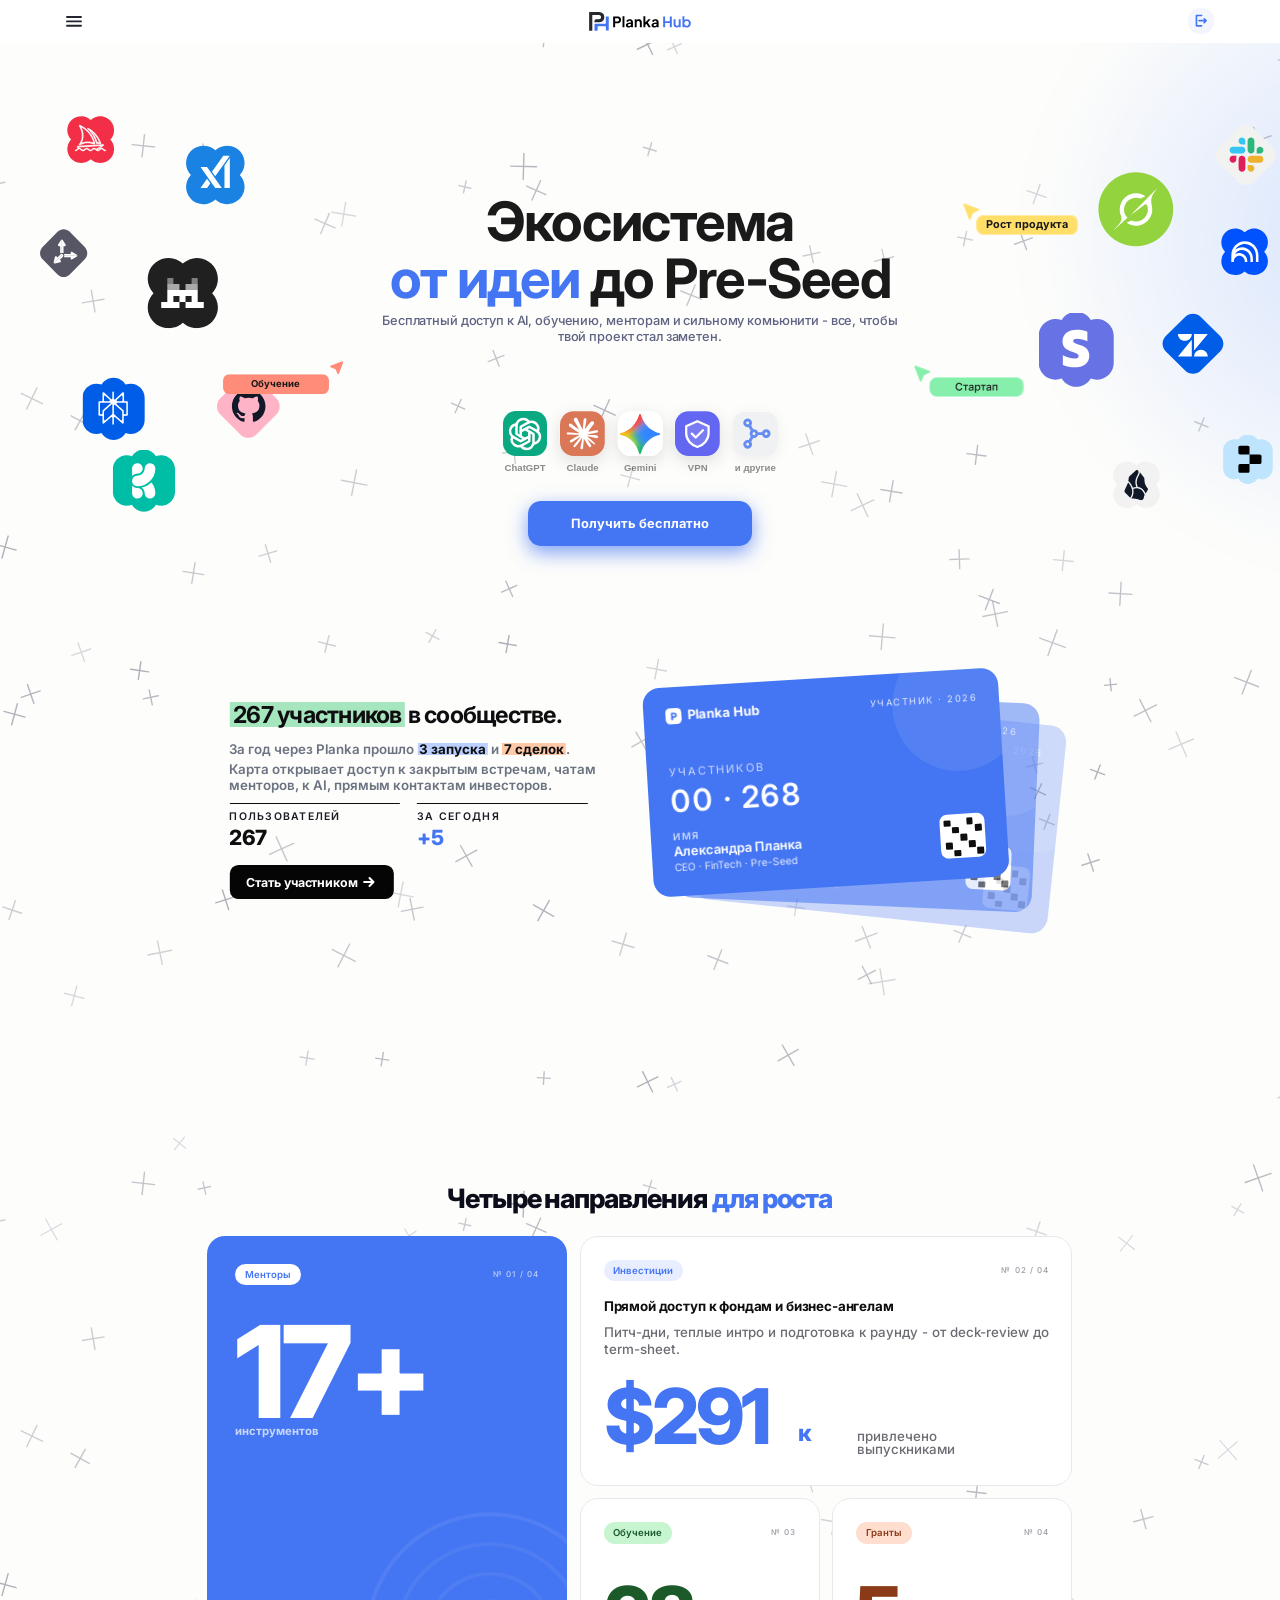
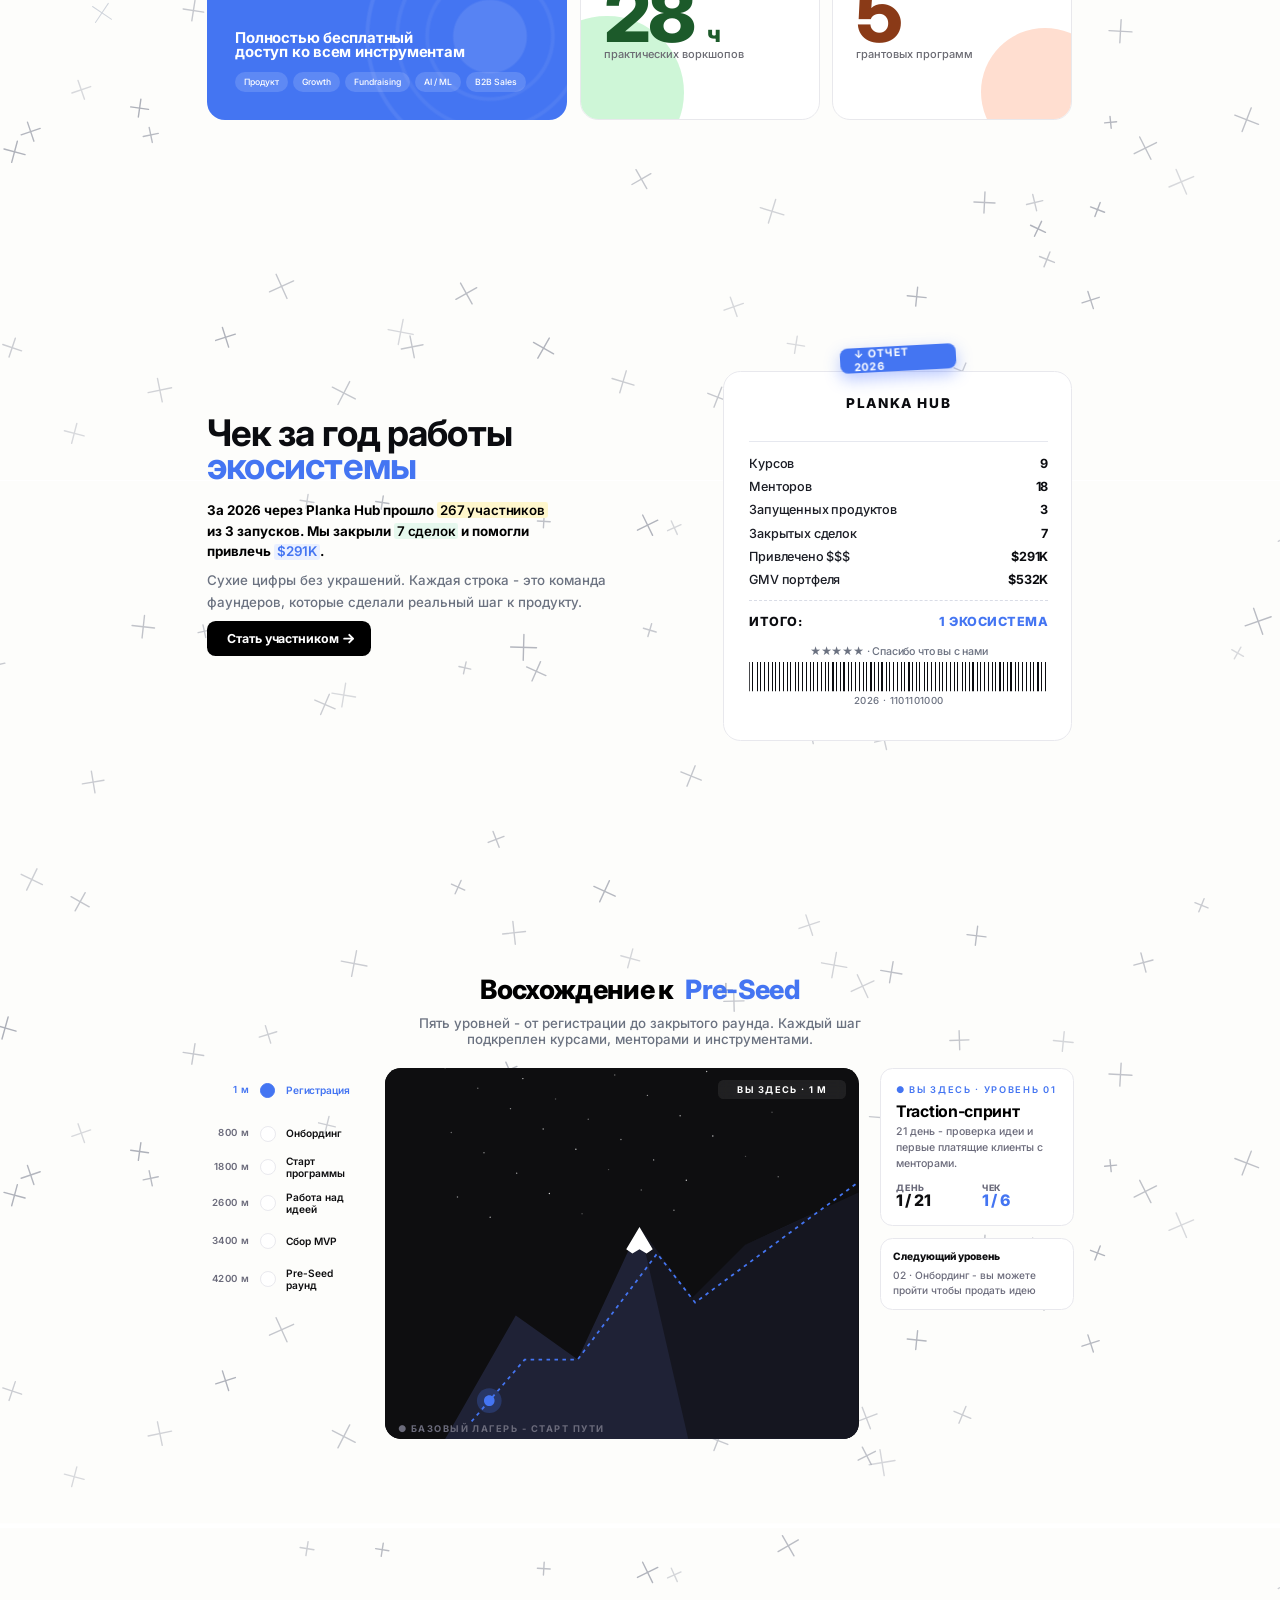
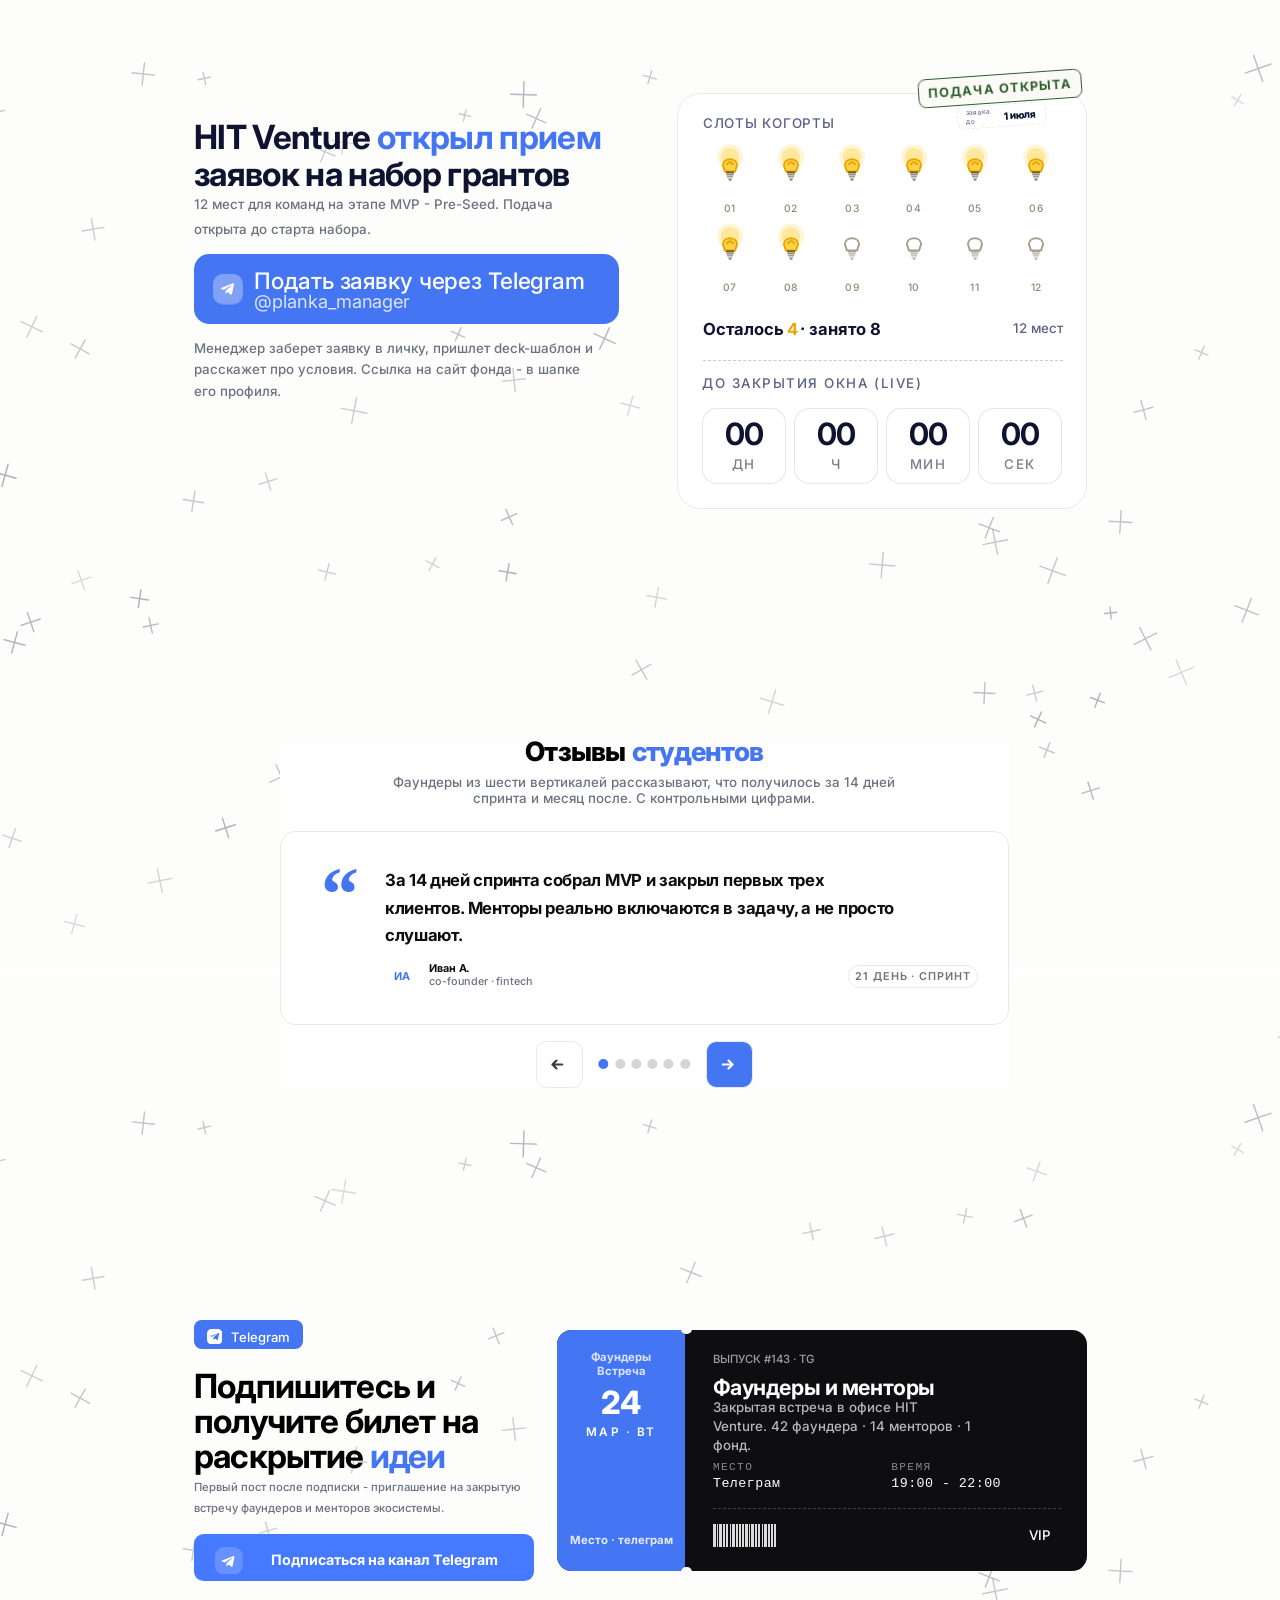
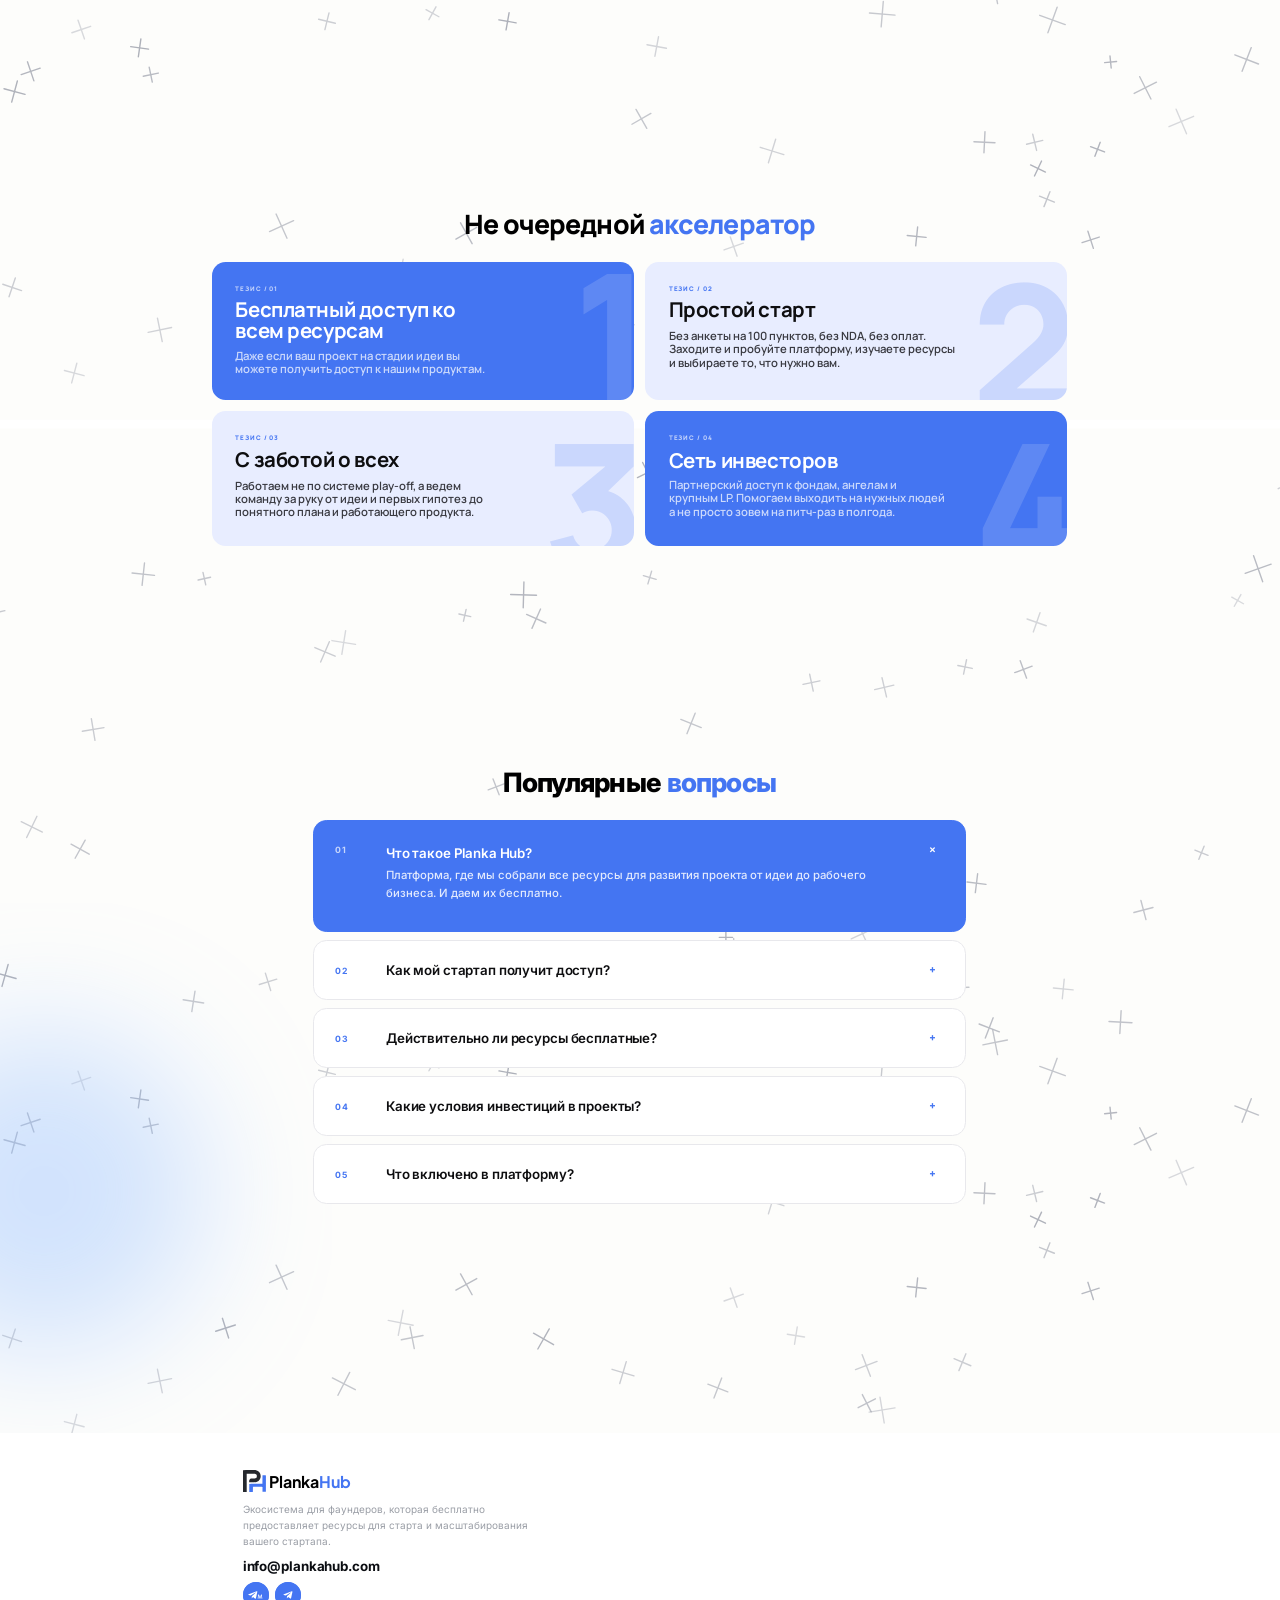
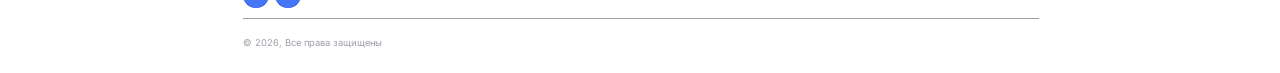
==== commit a6e377e1: "Apply client landing page fixes" ====
--- a/index.html
+++ b/index.html
@@ -4,15 +4,16 @@
     <meta charset="UTF-8" />
     <meta name="viewport" content="width=device-width, initial-scale=1.0" />
     <title>Planka Hub</title>
+    <link rel="icon" type="image/svg+xml" href="/assets/favicon.svg" />
     <link rel="preconnect" href="https://fonts.googleapis.com" />
     <link rel="preconnect" href="https://fonts.gstatic.com" crossorigin />
     <link href="https://fonts.googleapis.com/css2?family=Inter:wght@400;500;600;700;900&family=Manrope:wght@400;600;700;800&family=Onest:wght@400&family=Plus+Jakarta+Sans:wght@700&display=swap" rel="stylesheet" />
-  <link rel="stylesheet" href="./styles.css?v=hero-cta-20260530-6" />
-    <link rel="stylesheet" href="./footer-desktop.css?v=footer-desktop-20260529" media="(min-width: 1181px)" />
-    <link rel="stylesheet" href="./desktop-adaptive.css?v=desktop-adaptive-20260529-9" media="(min-width: 1181px)" />
-  <link rel="stylesheet" href="./desktop-1440.css?v=desktop-1440-20260530-83" media="(min-width: 1181px)" />
-    <link rel="stylesheet" href="./mobile-canonical.css?v=mobile-hero-cta-20260530-6" media="(max-width: 1180px)" />
-    <link rel="stylesheet" href="./mobile-lock.css?v=mobile-lock-20260529" media="(max-width: 1180px)" />
+  <link rel="stylesheet" href="./styles.css?v=faq-first-number-20260601" />
+    <link rel="stylesheet" href="./footer-desktop.css?v=tablet-desktop-range-20260603" media="(min-width: 721px)" />
+    <link rel="stylesheet" href="./desktop-adaptive.css?v=tablet-desktop-range-20260603" media="(min-width: 721px)" />
+  <link rel="stylesheet" href="./desktop-1440.css?v=tablet-desktop-range-20260603" media="(min-width: 721px)" />
+    <link rel="stylesheet" href="./mobile-canonical.css?v=faq-first-number-20260601" media="(max-width: 720px)" />
+    <link rel="stylesheet" href="./mobile-lock.css?v=tablet-third-range-20260603" media="(max-width: 1180px)" />
   </head>
   <body>
     <header class="site-header" aria-label="Главная навигация">
@@ -95,7 +96,7 @@
               </span>
               <span class="menu-link__text"><strong>Экосистема</strong><small>AI, менторы, комьюнити</small></span>
             </a>
-            <a class="menu-link" href="#education" data-menu-title="Обучение" data-menu-copy="Курсы, воркшопы и нейросети помогают быстрее проверить гипотезы и собрать MVP.">
+            <a class="menu-link" href="#preseed" data-menu-title="Обучение" data-menu-copy="Курсы, воркшопы и нейросети помогают быстрее проверить гипотезы и собрать MVP.">
               <span class="menu-link__icon" aria-hidden="true">
                 <svg width="22" height="22" viewBox="0 0 22 22" fill="none" xmlns="http://www.w3.org/2000/svg">
                   <path d="M2.19995 8.80002L11 4.40002L19.8 8.80002L11 13.2L2.19995 8.80002Z" fill="black" />
@@ -156,14 +157,14 @@
             <a class="menu-access" href="#ecosystem">Получить доступ</a>
             <div class="menu-status">
               <span>Ресурсы внутри</span>
-              <a href="#telegram">Телеграм →</a>
+              <a href="https://t.me/+Zrsd7CDCXvMwY2E0" target="_blank" rel="noreferrer">Телеграм →</a>
             </div>
           </div>
         </aside>
 
         <aside class="menu-promo" aria-label="Активный раздел">
           <div class="menu-promo__intro">
-            <span class="menu-active-badge"><i></i>Активный раздел</span>
+            <span class="menu-active-badge">Активный раздел</span>
             <h2>Инвестиции</h2>
             <p>Со всеми ресурсами для развития проекта от идеи до рабочего бизнеса.</p>
           </div>
@@ -204,7 +205,7 @@
           </div>
           <div class="menu-stats" aria-hidden="true">
             <span><strong data-community-participants>267</strong><small>участников</small></span>
-            <span><strong>+200</strong><small>за сегодня</small></span>
+            <span><strong data-community-menu-today>+5</strong><small>за сегодня</small></span>
             <span><strong>$291K</strong><small>привлечено</small></span>
           </div>
         </aside>
@@ -519,8 +520,7 @@
         <div class="founders-container">
           <div class="founders-copy">
             <h2 class="founders-title">
-              <span class="highlight highlight--green" data-community-participants-text>267 участников</span> в сообществе.<br />
-              Карта № <span class="highlight highlight--yellow" data-community-card-offset="0">00 · 268</span> ждет вас.
+              <span class="highlight highlight--green" data-community-participants-text>267 участников</span> в сообществе.
             </h2>
 
             <p class="founders-text">
@@ -536,7 +536,7 @@
               </div>
               <div class="founders-stat">
                 <span>За сегодня</span>
-                <strong class="stat-blue">+5</strong>
+                <strong class="stat-blue" data-community-today>+5</strong>
               </div>
               <div class="founders-stat">
                 <span>Привлечено</span>
@@ -684,7 +684,7 @@
               </span>
               <span class="direction-badge">Обучение</span>
             </div>
-            <h3>28 ч</h3>
+            <h3>28 <span>ч</span></h3>
             <p>практических воркшопов</p>
             <strong class="direction-card-note">4 трека, домашки с разбором</strong>
           </article>
@@ -786,166 +786,7 @@
         </div>
       </section>
 
-      <section class="gives-section" id="education" aria-label="Что вы получаете">
-        <h2 class="gives-title">Что вы <span>получаете</span></h2>
-
-        <div class="gives-board">
-          <article class="give-note give-note--infrastructure">
-            <div class="give-note__top">
-              <span class="give-icon give-icon--infrastructure" aria-hidden="true">
-                <img src="./assets/icon-infrastructure-new.svg" alt="" />
-              </span>
-              <span class="give-number"><small>№</small>01</span>
-            </div>
-            <h3>Инфраструктура</h3>
-            <p>Хостинг, БД, аналитика. Без счета<br />6 месяцев.</p>
-            <span class="give-pin" aria-hidden="true"></span>
-            <span class="give-line" aria-hidden="true">
-              <svg width="200" height="16" viewBox="0 0 200 16" fill="none" xmlns="http://www.w3.org/2000/svg">
-                <path opacity="0.5" d="M0.16271 15.1277C13.3241 12.2025 26.6249 11.2724 40.0653 12.3374C53.5056 13.4025 66.8065 12.4724 79.9678 9.54717C93.1292 6.62196 106.43 5.69187 119.87 6.75691C133.311 7.82196 146.612 6.89187 159.773 3.96665C172.934 1.04144 186.235 0.111352 199.676 1.17639" stroke="#3B5CFF" stroke-width="1.5" />
-              </svg>
-            </span>
-          </article>
-
-          <article class="give-note give-note--education">
-            <div class="give-note__top">
-              <span class="give-icon give-icon--education" aria-hidden="true">
-                <img src="./assets/icon-education-new.svg" alt="" />
-              </span>
-              <span class="give-number"><small>№</small>02</span>
-            </div>
-            <h3>Обучение</h3>
-            <p>50+ курсов. Customer dev,<br />MVP, питчинг.</p>
-            <span class="give-pin" aria-hidden="true"></span>
-            <span class="give-line" aria-hidden="true">
-              <svg width="200" height="20" viewBox="0 0 200 20" fill="none" xmlns="http://www.w3.org/2000/svg">
-                <path opacity="0.5" d="M0.0462066 1.00944C13.5032 0.179119 26.7859 1.3412 39.8942 4.49569C53.0026 7.65017 66.2853 8.81225 79.7423 7.98194C93.1993 7.15162 106.482 8.3137 119.59 11.4682C132.699 14.6227 145.981 15.7848 159.438 14.9544C172.895 14.1241 186.178 15.2862 199.286 18.4407" stroke="#FF6F91" stroke-width="1.50001" />
-              </svg>
-            </span>
-          </article>
-
-          <article class="give-note give-note--community">
-            <div class="give-note__top">
-              <span class="give-icon give-icon--community" aria-hidden="true">
-                <img src="./assets/icon-community-new.svg" alt="" />
-              </span>
-              <span class="give-number"><small>№</small>03</span>
-            </div>
-            <h3>Комьюнити</h3>
-            <p>Закрытый чат фаундеров и<br />менторов.</p>
-            <span class="give-pin" aria-hidden="true"></span>
-            <span class="give-line" aria-hidden="true">
-              <svg width="201" height="10" viewBox="0 0 201 10" fill="none" xmlns="http://www.w3.org/2000/svg">
-                <path opacity="0.5" d="M0.104716 8.61184C13.3598 6.14779 26.6847 5.68248 40.0794 7.2159C53.4741 8.74931 66.799 8.284 80.0541 5.81995C93.3092 3.3559 106.634 2.89059 120.029 4.424C133.423 5.95742 146.748 5.49211 160.003 3.02806C173.258 0.564009 186.583 0.098694 199.978 1.63211" stroke="#34C77B" stroke-width="1.49996" />
-              </svg>
-            </span>
-          </article>
-
-          <article class="give-note give-note--traction">
-            <div class="give-note__top">
-              <span class="give-icon give-icon--traction" aria-hidden="true">
-                <img src="./assets/icon-traction-new.svg" alt="" />
-              </span>
-              <span class="give-number"><small>№</small>04</span>
-            </div>
-            <h3>Traction</h3>
-            <p>Sprint-методология. Чек за 14<br />дней.</p>
-            <span class="give-pin" aria-hidden="true"></span>
-            <span class="give-line" aria-hidden="true">
-              <svg width="200" height="16" viewBox="0 0 200 16" fill="none" xmlns="http://www.w3.org/2000/svg">
-                <path opacity="0.5" d="M0.0591867 1.17648C13.4992 0.111468 26.7996 1.04153 39.9606 3.96665C53.1215 6.89178 66.422 7.82184 79.8619 6.75683C93.3019 5.69182 106.602 6.62188 119.763 9.54701C132.924 12.4721 146.225 13.4022 159.665 12.3372C173.105 11.2722 186.405 12.2022 199.566 15.1274" stroke="#FFB23D" stroke-width="1.49996" />
-              </svg>
-            </span>
-          </article>
-
-          <article class="give-note give-note--templates">
-            <div class="give-note__top">
-              <span class="give-icon give-icon--templates" aria-hidden="true">
-                <img src="./assets/icon-templates-new.svg" alt="" />
-              </span>
-              <span class="give-number"><small>№</small>05</span>
-            </div>
-            <h3>Шаблоны</h3>
-            <p>120 шаблонов: деки, договоры,<br />лендинги.</p>
-            <span class="give-pin" aria-hidden="true"></span>
-            <span class="give-line" aria-hidden="true">
-              <svg width="200" height="13" viewBox="0 0 200 13" fill="none" xmlns="http://www.w3.org/2000/svg">
-                <path opacity="0.5" d="M0.0722857 1.38413C13.4916 0.0847228 26.8063 0.782515 40.0163 3.47751C53.2263 6.1725 66.5409 6.87029 79.9603 5.57088C93.3796 4.27148 106.694 4.96927 119.904 7.66426C133.114 10.3593 146.429 11.057 159.848 9.75764C173.268 8.45823 186.582 9.15602 199.792 11.851" stroke="#8C6BFF" stroke-width="1.49996" />
-              </svg>
-            </span>
-          </article>
-
-          <article class="give-note give-note--mentoring">
-            <div class="give-note__top">
-              <span class="give-icon give-icon--mentoring" aria-hidden="true">
-                <img src="./assets/icon-mentoring-new.svg" alt="" />
-              </span>
-              <span class="give-number"><small>№</small>06</span>
-            </div>
-            <h3>Менторинг</h3>
-            <p>1:1 встречи с экспертами из топ-<br />команд.</p>
-            <span class="give-pin" aria-hidden="true"></span>
-            <span class="give-line" aria-hidden="true">
-              <svg width="200" height="20" viewBox="0 0 200 20" fill="none" xmlns="http://www.w3.org/2000/svg">
-                <path opacity="0.5" d="M0.175473 18.4406C13.2838 15.2861 26.5665 14.124 40.0235 14.9543C53.4805 15.7847 66.7632 14.6226 79.8715 11.4681C92.9799 8.31361 106.263 7.15153 119.72 7.98184C133.177 8.81216 146.459 7.65008 159.568 4.4956C172.676 1.34111 185.959 0.179028 199.416 1.00935" stroke="#46C2D9" stroke-width="1.50001" />
-              </svg>
-            </span>
-          </article>
-
-          <article class="give-note give-note--hr">
-            <div class="give-note__top">
-              <span class="give-icon give-icon--hr" aria-hidden="true">
-                <img src="./assets/icon-hr-new.svg" alt="" />
-              </span>
-              <span class="give-number"><small>№</small>07</span>
-            </div>
-            <h3>HR-сервис</h3>
-            <p>База кандидатов и шаблоны<br />найма.</p>
-            <span class="give-pin" aria-hidden="true"></span>
-            <span class="give-line" aria-hidden="true">
-              <svg width="200" height="16" viewBox="0 0 200 16" fill="none" xmlns="http://www.w3.org/2000/svg">
-                <path opacity="0.5" d="M0.0592478 1.17648C13.4992 0.111468 26.7997 1.04153 39.9606 3.96665C53.1216 6.89178 66.422 7.82184 79.862 6.75683C93.302 5.69182 106.602 6.62188 119.763 9.54701C132.924 12.4721 146.225 13.4022 159.665 12.3372C173.105 11.2722 186.405 12.2022 199.566 15.1274" stroke="#FF7B45" stroke-width="1.49996" />
-              </svg>
-            </span>
-          </article>
-
-          <article class="give-note give-note--grants" id="grants">
-            <div class="give-note__top">
-              <span class="give-icon give-icon--grants" aria-hidden="true">
-                <img src="./assets/icon-grants-new.svg" alt="" />
-              </span>
-              <span class="give-number"><small>№</small>08</span>
-            </div>
-            <h3>Гранты</h3>
-            <p>Подбор и сопровождение от<br />подачи до выплаты.</p>
-            <span class="give-pin" aria-hidden="true"></span>
-            <span class="give-line" aria-hidden="true">
-              <svg width="200" height="13" viewBox="0 0 200 13" fill="none" xmlns="http://www.w3.org/2000/svg">
-                <path opacity="0.5" d="M0.149915 11.8515C13.3603 9.15639 26.6754 8.45857 40.0951 9.75802C53.5148 11.0575 66.8299 10.3597 80.0403 7.66458C93.2507 4.96951 106.566 4.2717 119.985 5.57114C133.405 6.87059 146.72 6.17278 159.931 3.4777C173.141 0.782632 186.456 0.0848191 199.876 1.38427" stroke="#FF4D6D" stroke-width="1.50001" />
-              </svg>
-            </span>
-          </article>
-
-          <article class="give-note give-note--investments">
-            <div class="give-note__top">
-              <span class="give-icon give-icon--investments" aria-hidden="true">
-                <img src="./assets/icon-investments-new.svg" alt="" />
-              </span>
-              <span class="give-number"><small>№</small>09</span>
-            </div>
-            <h3>Инвестиции</h3>
-            <p>Прямой контакт с фондами и ангелами.</p>
-            <span class="give-pin" aria-hidden="true"></span>
-            <span class="give-line" aria-hidden="true">
-              <svg width="201" height="10" viewBox="0 0 201 10" fill="none" xmlns="http://www.w3.org/2000/svg">
-                <path opacity="0.5" d="M0.0852846 1.6324C13.4804 0.0989316 26.8058 0.564263 40.0613 3.02839C53.3168 5.49252 66.6422 5.95786 80.0373 4.42439C93.4324 2.89092 106.758 3.35625 120.013 5.82038C133.269 8.28451 146.594 8.74984 159.989 7.21637C173.384 5.6829 186.71 6.14823 199.965 8.61236" stroke="#3B5CFF" stroke-width="1.50001" />
-              </svg>
-            </span>
-          </article>
-        </div>
-      </section>
-
-      <section class="preseed-section" aria-label="Восхождение к Pre-Seed">
+      <section class="preseed-section" id="preseed" aria-label="Восхождение к Pre-Seed">
         <header class="preseed-header">
           <h2>Восхождение к <span>Pre-Seed</span></h2>
           <p>Пять уровней - от регистрации до закрытого раунда. Каждый шаг<br />подкреплен курсами, менторами и инструментами.</p>
@@ -1098,12 +939,6 @@
                 </div>
               </div>
 
-              <a class="pablo-button" href="#pablo-details">
-                <span>Подать заявку через Телеграм</span>
-                <svg width="16" height="16" viewBox="0 0 16 16" aria-hidden="true">
-                  <path d="M3.333 8h9.334M8.667 4l4 4-4 4" fill="none" stroke="currentColor" stroke-width="1.333" stroke-linecap="round" stroke-linejoin="round" />
-                </svg>
-              </a>
             </div>
 
             <aside class="pablo-card" aria-label="Когорта Q2 2026">
@@ -1138,7 +973,7 @@
             </aside>
 
             <div class="pablo-links" aria-label="Ссылки HIT Venture">
-              <a class="pablo-link pablo-link--telegram" href="#hit-telegram">
+              <a class="pablo-link pablo-link--telegram" href="https://t.me/planka_manager" target="_blank" rel="noreferrer">
                 <span class="pablo-link__icon" aria-hidden="true">
                   <svg width="30" height="30" viewBox="0 0 30 30" fill="none" xmlns="http://www.w3.org/2000/svg">
                     <rect width="29.0896" height="29.0896" rx="9.35024" fill="white" fill-opacity="0.18" />
@@ -1155,17 +990,6 @@
                 <span><strong>Подать заявку через Telegram</strong><small>@planka_manager</small></span>
                 <em>↗</em>
               </a>
-              <a class="pablo-link pablo-link--site" href="#hit-site">
-                <span class="pablo-link__icon" aria-hidden="true">
-                  <svg width="30" height="30" viewBox="0 0 30 30" fill="none" xmlns="http://www.w3.org/2000/svg">
-                    <rect width="29.0896" height="29.0896" rx="9.35024" fill="#F4F5FB" />
-                    <path d="M14.5446 19.9989C17.557 19.9989 19.9989 17.557 19.9989 14.5446C19.9989 11.5323 17.557 9.09033 14.5446 9.09033C11.5323 9.09033 9.09033 11.5323 9.09033 14.5446C9.09033 17.557 11.5323 19.9989 14.5446 19.9989Z" stroke="#0E1330" stroke-width="1.09086" stroke-linecap="round" stroke-linejoin="round" />
-                    <path d="M9.09033 14.5446H19.9989M14.5446 9.09033C16.0597 10.9084 16.0597 18.1808 14.5446 19.9989C13.0296 18.1808 13.0296 10.9084 14.5446 9.09033Z" stroke="#0E1330" stroke-width="1.09086" stroke-linecap="round" stroke-linejoin="round" />
-                  </svg>
-                </span>
-                <span><strong>Сайт HIT Venture</strong><small>hit-venture.com</small></span>
-                <em>↗</em>
-              </a>
             </div>
 
             <p class="pablo-mobile-note">Менеджер заберет заявку в личку, пришлет deck-шаблон и расскажет про условия. Ссылка на сайт фонда - в шапке его профиля.</p>
@@ -1330,7 +1154,7 @@
               <h2>Подпишитесь и получите билет на раскрытие <span>идеи</span></h2>
               <p>Первый пост после подписки - приглашение на закрытую встречу фаундеров и менторов экосистемы.</p>
 
-              <a class="telegram-button" href="https://t.me/" target="_blank" rel="noreferrer">
+              <a class="telegram-button" href="https://t.me/+Zrsd7CDCXvMwY2E0" target="_blank" rel="noreferrer">
                 <svg width="37" height="37" viewBox="0 0 37 37" fill="none" aria-hidden="true" xmlns="http://www.w3.org/2000/svg">
                   <rect width="37" height="37" rx="12" fill="white" fill-opacity="0.18"/>
                   <path d="M25.9645 13.2097L23.3204 25.7022C23.1225 26.5731 22.592 26.7789 21.8479 26.3752L17.7866 23.3827L15.8233 25.2747C15.6095 25.4964 15.4275 25.6706 15.0316 25.6706L15.3166 21.6093L22.7266 14.9118C23.0433 14.6268 22.6554 14.4685 22.2358 14.7535L13.0762 20.5327L9.12579 19.2977C8.27079 19.0285 8.25495 18.4427 9.30787 18.031L24.7454 12.0777C25.4579 11.8085 26.0833 12.2518 25.822 13.2097H25.9645Z" fill="white"/>
@@ -1364,6 +1188,13 @@
                 <footer class="telegram-ticket__footer">
                   <span class="telegram-barcode" aria-hidden="true"></span>
                   <span class="telegram-vip">VIP</span>
+                  <a class="telegram-ticket__button" href="https://t.me/+Zrsd7CDCXvMwY2E0" target="_blank" rel="noreferrer">
+                    <svg width="37" height="37" viewBox="0 0 37 37" fill="none" aria-hidden="true" xmlns="http://www.w3.org/2000/svg">
+                      <rect width="37" height="37" rx="12" fill="white" fill-opacity="0.18"/>
+                      <path d="M25.9645 13.2097L23.3204 25.7022C23.1225 26.5731 22.592 26.7789 21.8479 26.3752L17.7866 23.3827L15.8233 25.2747C15.6095 25.4964 15.4275 25.6706 15.0316 25.6706L15.3166 21.6093L22.7266 14.9118C23.0433 14.6268 22.6554 14.4685 22.2358 14.7535L13.0762 20.5327L9.12579 19.2977C8.27079 19.0285 8.25495 18.4427 9.30787 18.031L24.7454 12.0777C25.4579 11.8085 26.0833 12.2518 25.822 13.2097H25.9645Z" fill="white"/>
+                    </svg>
+                    <span>Подписаться на канал</span>
+                  </a>
                 </footer>
               </div>
             </article>
@@ -1593,13 +1424,13 @@
           </div>
 
           <div class="footer-contact">
-            <a href="https://t.me/PlankaHub" target="_blank" rel="noreferrer">
+            <a href="https://t.me/planka_manager" target="_blank" rel="noreferrer">
               <svg viewBox="0 0 20 20" aria-hidden="true"><path d="M15.5 12.6v2.3a1.6 1.6 0 0 1-1.8 1.6A12.8 12.8 0 0 1 2.5 5.3a1.6 1.6 0 0 1 1.6-1.8h2.3a1.1 1.1 0 0 1 1.1.9l.5 2a1.2 1.2 0 0 1-.3 1.1l-.9.9a9.2 9.2 0 0 0 4.8 4.8l.9-.9a1.2 1.2 0 0 1 1.1-.3l2 .5a1.1 1.1 0 0 1 .9 1.1Z" fill="none" stroke="currentColor" stroke-width="1.2" stroke-linecap="round" stroke-linejoin="round"/><path d="M11.5 4.5a4 4 0 0 1 4 4M11.5 7.5a1 1 0 0 1 1 1" fill="none" stroke="currentColor" stroke-width="1.2" stroke-linecap="round"/></svg>
               @PlankaHub
             </a>
-            <a href="mailto:syedoss@plan.com">
+            <a href="https://t.me/+Zrsd7CDCXvMwY2E0" target="_blank" rel="noreferrer">
               <svg viewBox="0 0 20 20" aria-hidden="true"><rect x="2.5" y="4" width="15" height="12" rx="2.5" fill="none" stroke="currentColor" stroke-width="1.2"/><path d="m5.5 7.5 4.5 3.3 4.5-3.3" fill="none" stroke="currentColor" stroke-width="1.2" stroke-linecap="round" stroke-linejoin="round"/></svg>
-              syedoss@plan.com
+              info@plankahub.com
             </a>
           </div>
         </div>
@@ -1608,9 +1439,7 @@
           <div class="footer-menu">
             <h3>Платформа</h3>
             <a href="#ecosystem">Экосистема</a>
-            <a href="#education">Обучение</a>
             <a href="#investor">Инвестиции</a>
-            <a href="#grants">Гранты</a>
           </div>
           <div class="footer-menu">
             <h3>Компания</h3>
@@ -1622,10 +1451,6 @@
 
         <div class="footer-bottom">
           <span>© 2026, Все права защищены</span>
-          <div>
-            <a href="#top">Политика конфиденциальности</a>
-            <a href="#top">Условия Использования</a>
-          </div>
         </div>
       </footer>
     </main>
@@ -1802,9 +1627,9 @@
               <div>
                 <strong><span class="code-title-desktop">2. Открой закрепленное сообщение</span><span class="code-title-mobile">Закрепленное сообщение</span></strong>
                 <small>Внутри код и инструкции</small>
-                <a href="https://t.me/plankahub_official" target="_blank" rel="noreferrer">
+                <a href="https://t.me/+Zrsd7CDCXvMwY2E0" target="_blank" rel="noreferrer">
                   <svg viewBox="0 0 12 12" aria-hidden="true"><path d="M2 6.2 10 2.4 8.3 9.6 5.7 7.4 4.2 8.8 4.6 6.8 8.2 4.2" /></svg>
-                  Открыть @plankahub_official
+                  Открыть Telegram
                 </a>
               </div>
             </div>
@@ -2128,15 +1953,15 @@
 
             <div class="signup-success__actions">
               <button class="signup-success__primary" type="button" data-success-home>На главную</button>
-              <a class="signup-success__secondary" href="https://t.me/PlankaHub" target="_blank" rel="noreferrer">Открыть Telegram-канал</a>
-            </div>
-            <a class="signup-success__telegram-link" href="https://t.me/PlankaHub" target="_blank" rel="noreferrer">Открыть Telegram-канал</a>
+              <a class="signup-success__secondary" href="https://t.me/+Zrsd7CDCXvMwY2E0" target="_blank" rel="noreferrer">Открыть Telegram-канал</a>
+            </div>
+            <a class="signup-success__telegram-link" href="https://t.me/+Zrsd7CDCXvMwY2E0" target="_blank" rel="noreferrer">Открыть Telegram-канал</a>
           </div>
         </section>
       </div>
     </section>
 
-    <script src="./script.js?v=behavior-analytics-20260530-8"></script>
-    <script src="./mobile-canonical-text.js?v=mobile-canonical-text-20260529"></script>
+    <script src="./script.js?v=telegram-ticket-desktop-icon-20260601"></script>
+    <script src="./mobile-canonical-text.js?v=tablet-copy-20260603"></script>
   </body>
 </html>
--- a/styles.css
+++ b/styles.css
@@ -422,7 +422,7 @@
   color: #0b0c10;
   align-items: center;
   justify-content: center;
-  filter: drop-shadow(0 4px 4px rgb(0 0 0 / 0.12));
+  filter: none;
   font-size: 14px;
   font-weight: 700;
   line-height: 17px;
@@ -4312,10 +4312,9 @@
 
 .menu-active-badge {
   display: flex;
-  width: 162px;
+  width: fit-content;
   height: 29px;
   align-items: center;
-  gap: 8px;
   padding: 6px 12px;
   border: 1px solid rgb(255 255 255 / 0.16);
   border-radius: 5px;
@@ -4327,13 +4326,6 @@
   letter-spacing: 0.44px;
   text-transform: uppercase;
   white-space: nowrap;
-}
-
-.menu-active-badge i {
-  width: 7px;
-  height: 7px;
-  border-radius: 50%;
-  background: #00c2a8;
 }
 
 .menu-promo h2 {
@@ -4422,8 +4414,9 @@
   min-width: 100px;
   height: 50px;
   flex-direction: column;
-  align-items: flex-start;
+  align-items: center;
   gap: 6.5px;
+  text-align: center;
 }
 
 .menu-stats strong {
@@ -8786,6 +8779,10 @@
   color: #ffffff;
 }
 
+.telegram-ticket__button {
+  display: none;
+}
+
 .quest-card:nth-of-type(2) { top: 185.75px; left: 0; }
 .quest-card:nth-of-type(3) { top: 185.75px; left: 499px; }
 .quest-card:nth-of-type(4) { top: 382px; left: 0; z-index: 2; }
@@ -10822,6 +10819,10 @@
     color: rgba(255, 255, 255, 0.7);
   }
 
+  .quest-card--featured:not(.is-open) .quest-code::before {
+    color: #4475f2;
+  }
+
   .quest-list .quest-card:nth-of-type(2) .quest-code::before { content: "02"; }
   .quest-list .quest-card:nth-of-type(3) .quest-code::before { content: "03"; }
   .quest-list .quest-card:nth-of-type(4) .quest-code::before { content: "04"; }
@@ -11885,7 +11886,7 @@
 
   .founders-title {
     width: 390.15px;
-    height: 65.03px;
+    height: 35px;
     font-size: 24.9025px;
     line-height: 35px;
     letter-spacing: -0.813978px;
@@ -12945,6 +12946,15 @@
 
   .direction-card--education h3 {
     color: #1c5a2a;
+  }
+
+  .direction-card--education h3 span {
+    display: inline-block;
+    margin-left: 2.84px;
+    font-size: 24.5895px;
+    line-height: 23px;
+    letter-spacing: -3.2786px;
+    vertical-align: baseline;
   }
 
   .direction-card--grants h3 {
@@ -23488,6 +23498,10 @@
     color: rgb(255 255 255 / 0.7);
   }
 
+  .quest-card--featured:not(.is-open) .quest-code::before {
+    color: #4475f2;
+  }
+
   .quest-card h3 {
     position: absolute;
     top: 18.7px;
@@ -23749,7 +23763,7 @@
     height: 16.65px;
     align-items: center;
     color: #0b0d12;
-    content: "syedoss@plan.com";
+    content: "info@plankahub.com";
     font-size: 12.48px;
     font-weight: 700;
     line-height: 15px;
@@ -28804,7 +28818,7 @@
   .footer-bottom > span::before {
     display: block;
     color: #a7afc6;
-    content: "© 2026 PLANKA HUB · ВСЕ ПРАВА ЗАЩИЩЕНЫ ·\A SYEDOSS@PLAN.COM";
+    content: "© 2026 PLANKA HUB · ВСЕ ПРАВА ЗАЩИЩЕНЫ ·\A INFO@PLANKAHUB.COM";
     font-size: 10.6px;
     font-weight: 700;
     line-height: 13px;
--- a/footer-desktop.css
+++ b/footer-desktop.css
@@ -1,4 +1,4 @@
-@media (min-width: 901px) {
+@media (min-width: 721px) {
   .page > .site-footer,
   .site-footer {
     position: relative;
@@ -122,7 +122,7 @@
     height: 11.38px;
     align-items: center;
     color: #0b0d12;
-    content: "syedoss@plan.com";
+    content: "info@plankahub.com";
     font-size: 14.23px;
     font-weight: 700;
     line-height: 17px;
@@ -285,7 +285,7 @@
 
   .footer-bottom > span {
     display: flex;
-    width: 555.07px;
+    width: 100%;
     height: 12px;
     margin: 0;
     align-items: center;
--- a/desktop-adaptive.css
+++ b/desktop-adaptive.css
@@ -641,7 +641,7 @@
 
 }
 
-@media (min-width: 1181px) {
+@media (min-width: 721px) {
   .float-tag--learn {
     top: 278px;
   }
--- a/desktop-1440.css
+++ b/desktop-1440.css
@@ -1,6 +1,6 @@
 /* Auto-generated desktop canonicalization from the existing 1366px desktop rules. */
-/* Source target: Figma desktop 1440px; active only at >=1181px. */
-@media (min-width: 1181px) {
+/* Source target: Figma desktop 1440px; active at desktop and tablet-desktop widths. */
+@media (min-width: 721px) {
   :root {
     --desktop-scale-1440: clamp(0.8201389, calc(100vw / 1440), 1);
     --desktop-offset-1440: max(0px, calc((100vw - 1440px) / 2));
@@ -29,7 +29,7 @@
 
   .burger-button {
     position: absolute;
-    top: clamp(6.7653px, 0.5729vw, 8.25px);
+    top: calc((clamp(24.6197px, 2.0847vw, 30.02px) - clamp(10.4686px, 0.8861vw, 12.76px)) / 2);
     left: calc(var(--desktop-offset-1440) + clamp(47.4049px, 4.0138vw, 57.78px));
     display: block;
     width: clamp(15.3867px, 1.3031vw, 18.76px);
@@ -80,7 +80,7 @@
 
   .registration-button {
     position: absolute;
-    top: clamp(9.2249px, 0.7811vw, 11.248px);
+    top: calc((clamp(39.388px, 3.3354vw, 48.03px) - clamp(24.0109px, 2.0326vw, 29.27px)) / 2);
     left: calc(var(--desktop-offset-1440) + clamp(1096.623px, 92.816vw, 1336.55px));
     right: auto;
     display: flex;
@@ -3851,7 +3851,7 @@
     .hero-content {
       position: absolute;
       top: clamp(14.6717px, 1.2423vw, 17.8893px);
-      left: calc(50% - clamp(325.1641px, 27.5329vw, 396.4744px) - 14px);
+      left: calc(50% - clamp(325.1641px, 27.5329vw, 396.4744px));
       width: clamp(624.4948px, 52.8785vw, 761.4501px);
       max-width: none;
       height: clamp(277.7252px, 23.5161vw, 338.6319px);
@@ -3995,7 +3995,7 @@
 
     .founders-title {
       width: clamp(337.3112px, 28.5615vw, 411.2855px);
-      height: clamp(56.2229px, 4.7606vw, 68.5529px);
+      height: clamp(24.4508px, 2.0702vw, 29.8136px);
       font-size: clamp(21.5299px, 1.823vw, 26.2515px);
       line-height: clamp(24.4508px, 2.0702vw, 29.8136px);
       letter-spacing: clamp(-0.8581px, -0.0596vw, -0.7037px);
@@ -5056,6 +5056,15 @@
 
     .direction-card--education h3 {
       color: #1c5a2a;
+    }
+
+    .direction-card--education h3 span {
+      display: inline-block;
+      margin-left: clamp(2.4593px, 0.2083vw, 2.9987px);
+      font-size: clamp(21.2593px, 1.8001vw, 25.9216px);
+      line-height: clamp(19.8851px, 1.6837vw, 24.246px);
+      letter-spacing: clamp(-3.4562px, -0.24vw, -2.8346px);
+      vertical-align: baseline;
     }
 
     .direction-card--grants h3 {
@@ -6857,7 +6866,7 @@
       height: clamp(9.8388px, 0.8331vw, 11.9965px);
       align-items: center;
       color: #0b0d12;
-      content: "syedoss@plan.com";
+      content: "info@plankahub.com";
       font-size: clamp(12.3028px, 1.0417vw, 15.0009px);
       font-weight: 700;
       line-height: clamp(14.6977px, 1.2445vw, 17.9209px);
@@ -7020,7 +7029,7 @@
 
     .footer-bottom > span {
       display: flex;
-      width: clamp(479.8958px, 40.6347vw, 585.1397px);
+      width: 100%;
       height: clamp(10.3748px, 0.8785vw, 12.6501px);
       margin: 0;
       align-items: center;
@@ -8126,7 +8135,7 @@
     border: 0.750144px solid #d9dce6;
     border-radius: clamp(6.767px, 0.573vw, 8.2516px);
     color: #0b0c10;
-    filter: drop-shadow(0 clamp(2.461px, 0.2084vw, 3.0006px) clamp(2.461px, 0.2084vw, 3.0006px) rgba(0, 0, 0, 0.25));
+    filter: none;
     font-family: Inter, Arial, sans-serif;
     font-size: clamp(8.613px, 0.7293vw, 10.502px);
     font-weight: 700;
@@ -8162,6 +8171,8 @@
     height: clamp(229.0977px, 19.3931vw, 279.26px);
     gap: clamp(14.765px, 1.25vw, 18px);
     align-items: flex-start;
+    transform: scale(1.32);
+    transform-origin: center;
   }
 
   .magic-card {
@@ -8801,7 +8812,7 @@
   }
 
   .site-header .burger-button {
-    top: 15.5px;
+    top: 6.5px;
     width: 25px;
     height: 17px;
   }
@@ -8820,7 +8831,7 @@
 
   .hero-content {
     top: 23.85px;
-    left: calc(50% - 56px);
+    left: 50%;
     width: 761.45px;
     height: 338.63px;
     z-index: 4;
@@ -8834,6 +8845,10 @@
 
   .hero-subtitle {
     left: calc(50% - 308.2717px);
+  }
+
+  .tool-strip {
+    left: 225.97px;
   }
 
   .hero-cta {
@@ -9079,7 +9094,7 @@
   }
 }
 
-@media (min-width: 1181px) {
+@media (min-width: 721px) {
   .page > .bloggers-section,
   .bloggers-section,
   .direction-description,
@@ -9124,9 +9139,14 @@
     letter-spacing: -0.12px;
   }
 
-  .pablo-links {
+  .page > .pablo-section .pablo-links {
     width: clamp(414px, 35.0694vw, 505px);
+    height: auto;
     padding-right: 0;
+  }
+
+  .page > .pablo-section .pablo-mobile-note {
+    top: clamp(246px, 20.8333vw, 300px);
   }
 
   .pablo-link {
@@ -9192,7 +9212,7 @@
   }
 }
 
-@media (min-width: 1181px) {
+@media (min-width: 721px) {
   .page > .reviews-section,
   .reviews-section {
     width: clamp(824.22px, 69.7778vw, 1004.8px);
@@ -9413,7 +9433,7 @@
   }
 }
 
-@media (min-width: 1181px) {
+@media (min-width: 721px) {
   .page > .reviews-section,
   .reviews-section {
     width: clamp(672.35px, 56.9305vw, 819.8px);
@@ -9632,7 +9652,7 @@
   }
 }
 
-@media (min-width: 1181px) {
+@media (min-width: 721px) {
   .quest-list {
     gap: clamp(7.38px, 0.625vw, 9px);
   }
@@ -9859,7 +9879,7 @@
   }
 }
 
-@media (min-width: 1181px) {
+@media (min-width: 721px) {
   .page > .pablo-section .pablo-link em {
     display: none;
   }
@@ -9944,7 +9964,7 @@
   }
 }
 
-@media (min-width: 1181px) {
+@media (min-width: 721px) {
   :root {
     --auth-desktop-zoom: 1.32;
     --auth-code-desktop-zoom: 1.16;
@@ -9976,9 +9996,31 @@
   }
 }
 
-@media (min-width: 1181px) and (max-width: 1440px) {
+@media (min-width: 1441px) {
+  .page > .pablo-section .pablo-links {
+    height: auto;
+  }
+
+  .page > .pablo-section .pablo-mobile-note {
+    top: 285px;
+  }
+}
+
+@media (min-width: 721px) and (max-width: 1440px) {
   .page > .pablo-section .pablo-links {
     width: clamp(425px, calc(96.1538vw - 884.615px), 500px);
+  }
+
+  .page > .pablo-section .pablo-mobile-note {
+    top: calc(
+      clamp(167.3199px, 14.1676vw, 204.0141px)
+      + clamp(167.3199px, 14.1676vw, 204.0141px)
+      + clamp(70px, 5.1376vw, 73.9818px)
+      - clamp(42.4416px, 3.5937vw, 51.7493px)
+      - clamp(55.9808px, 4.7401vw, 68.2577px)
+      - clamp(18.4585px, 1.563vw, 22.5066px)
+      - clamp(31.989px, 2.7086vw, 39.0044px)
+    );
   }
 
   .page > .pablo-section .pablo-link {
@@ -9996,7 +10038,7 @@
   }
 }
 
-@media (min-width: 1181px) and (max-width: 1366px) {
+@media (min-width: 721px) and (max-width: 1366px) {
   .page > .pablo-section .pablo-link strong {
     font-size: 22.75px;
     font-weight: 500;
--- a/mobile-canonical.css
+++ b/mobile-canonical.css
@@ -422,7 +422,7 @@
   color: #0b0c10;
   align-items: center;
   justify-content: center;
-  filter: drop-shadow(0 4px 4px rgb(0 0 0 / 0.12));
+  filter: none;
   font-size: 14px;
   font-weight: 700;
   line-height: 17px;
@@ -4311,10 +4311,9 @@
 
 .menu-active-badge {
   display: flex;
-  width: 162px;
+  width: fit-content;
   height: 29px;
   align-items: center;
-  gap: 8px;
   padding: 6px 12px;
   border: 1px solid rgb(255 255 255 / 0.16);
   border-radius: 5px;
@@ -4326,13 +4325,6 @@
   letter-spacing: 0.44px;
   text-transform: uppercase;
   white-space: nowrap;
-}
-
-.menu-active-badge i {
-  width: 7px;
-  height: 7px;
-  border-radius: 50%;
-  background: #00c2a8;
 }
 
 .menu-promo h2 {
@@ -4411,8 +4403,9 @@
   min-width: 100px;
   height: 50px;
   flex-direction: column;
-  align-items: flex-start;
+  align-items: center;
   gap: 6.5px;
+  text-align: center;
 }
 
 .menu-stats strong {
@@ -15976,6 +15969,15 @@
     color: #487961;
   }
 
+  .direction-card--education h3 span {
+    display: inline-block;
+    margin-left: 1px;
+    font-size: 12.48px;
+    line-height: 15px;
+    letter-spacing: -0.37px;
+    vertical-align: baseline;
+  }
+
   .direction-card--grants h3 {
     color: rgb(107 30 30 / 0.88);
   }
@@ -18443,7 +18445,7 @@
     height: 16.65px;
     align-items: center;
     color: #0b0d12;
-    content: "syedoss@plan.com";
+    content: "info@plankahub.com";
     font-size: 12.48px;
     font-weight: 700;
     line-height: 15px;
@@ -23573,6 +23575,11 @@
     transform: translateY(2px);
   }
 
+  .quest-card--featured:not(.is-open) .quest-code::before {
+    color: #4475f2;
+    transform: none;
+  }
+
   .quest-card h3,
   .quest-card--featured h3 {
     position: absolute;
@@ -23863,7 +23870,7 @@
   .footer-bottom > span::before {
     display: block;
     color: #a7afc6;
-    content: "© 2026 PLANKA HUB · ВСЕ ПРАВА ЗАЩИЩЕНЫ ·\A SYEDOSS@PLAN.COM";
+    content: "© 2026 PLANKA HUB · ВСЕ ПРАВА ЗАЩИЩЕНЫ ·\A INFO@PLANKAHUB.COM";
     font-size: 10.6px;
     font-weight: 700;
     line-height: 13px;
@@ -25345,10 +25352,6 @@
     display: block;
   }
 
-  .hero-title,
-  .hero-subtitle {
-    transform: translateX(-9px);
-  }
 }
 
 @media (max-width: 720px) {
@@ -26070,3 +26073,76 @@
     width: min(367.62px, calc(100vw - 42px));
   }
 }
+
+@media (max-width: 1180px) {
+  .founders-title {
+    height: auto;
+    min-height: 0;
+  }
+}
+
+@media (max-width: 1180px) {
+  .telegram-copy > .telegram-button {
+    display: none !important;
+  }
+
+  .telegram-ticket__body {
+    padding-bottom: 82px;
+  }
+
+  .telegram-ticket__footer {
+    position: absolute;
+    left: 14.37px;
+    right: 14.37px;
+    top: 296px;
+    bottom: auto;
+    display: block;
+    width: auto;
+    height: 54.89px;
+    padding: 0;
+    border-top: 0;
+  }
+
+  .telegram-ticket__footer .telegram-barcode,
+  .telegram-ticket__footer .telegram-vip {
+    display: none !important;
+  }
+
+  .telegram-ticket__button {
+    position: absolute;
+    inset: 0;
+    z-index: 4;
+    display: flex !important;
+    box-sizing: border-box;
+    width: 100%;
+    height: 54.89px;
+    padding: 13.51px 14.96px 14.96px;
+    align-items: center;
+    justify-content: center;
+    gap: 9.35px;
+    border-radius: 13.09px;
+    background: #4475f2;
+    color: #ffffff;
+    font-family: "Inter", sans-serif;
+    font-size: 14.96px;
+    font-weight: 700;
+    line-height: 18px;
+    letter-spacing: -0.19px;
+    text-decoration: none;
+    box-shadow: none;
+    transform: none;
+  }
+
+  .telegram-ticket__button svg {
+    width: 18.7px;
+    height: 18.7px;
+    flex: 0 0 auto;
+    transform: none;
+  }
+
+  .telegram-ticket__button span {
+    width: auto;
+    height: auto;
+    white-space: nowrap;
+  }
+}
--- a/mobile-lock.css
+++ b/mobile-lock.css
@@ -1,4 +1,10 @@
-@media (max-width: 1180px) {
+@media (max-width: 720px) {
+  :root {
+    --mobile-text-gutter: 20px;
+    --mobile-text-width: calc(100vw - (var(--mobile-text-gutter) * 2));
+    --mobile-copy-width: min(var(--mobile-text-width), 360px);
+  }
+
   .direction-description,
   .direction-tags,
   .direction-investment-details,
@@ -19,4 +25,2928 @@
     left: auto !important;
     top: auto !important;
   }
+
+  .hero-content,
+  .hero-title,
+  .hero-subtitle,
+  .founders-section,
+  .founders-container,
+  .directions-section,
+  .directions-title,
+  .reviews-section,
+  .reviews-panel,
+  .onas-section,
+  .onas-header,
+  .onas-header h2,
+  .quest-section,
+  .quest-panel,
+  .quest-header,
+  .quest-header h2,
+  .site-footer,
+  .footer-left,
+  .footer-intro,
+  .footer-intro p,
+  .footer-contact,
+  .footer-bottom {
+    width: var(--mobile-text-width) !important;
+    max-width: var(--mobile-text-width) !important;
+    margin-right: auto !important;
+    margin-left: auto !important;
+  }
+
+  .founders-copy,
+  .report-copy,
+  .preseed-header,
+  .pablo-copy,
+  .reviews-header,
+  .telegram-copy {
+    left: 0 !important;
+    right: auto !important;
+    width: var(--mobile-text-width) !important;
+    max-width: var(--mobile-text-width) !important;
+  }
+
+  .founders-title,
+  .founders-text,
+  .founders-stats,
+  .report-copy h2,
+  .report-lead,
+  .report-note,
+  .preseed-header h2,
+  .preseed-header p,
+  .pablo-copy h2,
+  .pablo-copy p,
+  .pablo-mobile-note,
+  .reviews-header h2,
+  .telegram-copy h2 {
+    left: 0 !important;
+    right: auto !important;
+    width: 100% !important;
+    max-width: 100% !important;
+  }
+
+  .preseed-header p,
+  .pablo-copy p {
+    width: 100% !important;
+  }
+
+  .report-copy,
+  .preseed-header,
+  .telegram-copy {
+    left: 50% !important;
+    width: var(--mobile-copy-width) !important;
+    max-width: var(--mobile-copy-width) !important;
+    transform: translateX(-50%) !important;
+  }
+
+  .pablo-copy,
+  .reviews-header,
+  .onas-header,
+  .quest-header,
+  .pablo-mobile-note {
+    right: auto !important;
+    left: auto !important;
+    width: var(--mobile-copy-width) !important;
+    max-width: var(--mobile-copy-width) !important;
+    margin-right: auto !important;
+    margin-left: auto !important;
+  }
+
+  .report-copy h2,
+  .preseed-header h2,
+  .pablo-copy h2,
+  .reviews-header h2,
+  .telegram-copy h2,
+  .onas-header h2,
+  .quest-header h2 {
+    width: 100% !important;
+    max-width: 100% !important;
+    text-wrap: balance;
+    overflow-wrap: break-word;
+  }
+
+  .preseed-header p,
+  .pablo-copy p {
+    height: auto !important;
+    justify-content: flex-start !important;
+    align-items: flex-start !important;
+    text-align: left !important;
+    text-wrap: pretty;
+  }
+
+  .pablo-copy p {
+    min-height: 40px !important;
+  }
+
+  .pablo-links {
+    height: auto !important;
+    min-height: 0 !important;
+  }
+
+  .receipt-wrap,
+  .receipt-card {
+    left: 0 !important;
+    width: 100% !important;
+  }
+
+  .receipt-label {
+    left: 50% !important;
+  }
+
+  .preseed-map {
+    width: min(100%, 313.23px) !important;
+    height: 245.44px !important;
+  }
+
+  .preseed-map__art {
+    width: 100% !important;
+    height: 100% !important;
+  }
+
+  .telegram-copy h2 {
+    text-align: center !important;
+  }
+
+  .directions-title {
+    font-size: clamp(18px, calc((100vw - 40px) / 15.8), 20.78px) !important;
+    height: auto !important;
+    min-height: 22px !important;
+    line-height: 1.05 !important;
+  }
+
+  .telegram-button {
+    top: 482.02px !important;
+    left: 15.34px !important;
+    width: calc(100% - 33.56px) !important;
+  }
+
+  .pablo-card__header {
+    right: 5.24px !important;
+    left: 19.75px !important;
+    width: auto !important;
+  }
+
+  .pablo-card__header .pablo-status {
+    right: 0.47px !important;
+    left: auto !important;
+  }
+
+  .pablo-deadline {
+    right: 5.85px !important;
+    left: auto !important;
+  }
+
+  .quest-header {
+    padding-right: 0 !important;
+    padding-left: 0 !important;
+  }
+
+  .onas-header {
+    padding-right: 0 !important;
+    padding-left: 0 !important;
+  }
+
+  .founders-section,
+  .reviews-section {
+    left: 0 !important;
+  }
+
+  .founders-visual {
+    left: calc(50% - 158.15px) !important;
+  }
+
+  .reviews-section {
+    transform: none !important;
+  }
+
+  .directions-cards {
+    width: 100% !important;
+    max-width: 100% !important;
+  }
+
+  .direction-card,
+  .direction-card--network,
+  .direction-card--investments,
+  .direction-card--education,
+  .direction-card--grants {
+    box-sizing: border-box !important;
+    padding-right: 20px !important;
+    padding-left: 20px !important;
+  }
+
+  .direction-card--network,
+  .direction-card--investments {
+    width: 100% !important;
+  }
+
+  .direction-card--education,
+  .direction-card--grants {
+    width: calc((100% - 12px) / 2) !important;
+  }
+
+  .direction-card--grants {
+    left: calc((100% + 12px) / 2) !important;
+  }
+
+  .direction-card--network h3,
+  .direction-card--network .direction-main-note,
+  .direction-card--investments h3,
+  .direction-card--investments p,
+  .direction-card--education h3,
+  .direction-card--education p,
+  .direction-card--grants h3,
+  .direction-card--grants p {
+    left: 20px !important;
+  }
 }
+
+@media (max-width: 720px) {
+  .burger-button::before {
+    height: 3px;
+    box-shadow:
+      0 8.04px 0 #22252f,
+      0 16.08px 0 #22252f;
+  }
+}
+
+@media (min-width: 375px) and (max-width: 720px) {
+  .tool-strip {
+    height: 98.91px !important;
+  }
+}
+
+@media (min-width: 341px) and (max-width: 374px) {
+  .tool-strip {
+    height: 91.71px !important;
+  }
+}
+
+@media (max-width: 340px) {
+  .tool-strip {
+    height: 95.31px !important;
+    margin-top: 5.66px !important;
+  }
+}
+
+@media (max-width: 720px) {
+  .page > .pablo-section,
+  .pablo-section {
+    height: 585px !important;
+    min-height: 585px !important;
+  }
+}
+
+@media (max-width: 340px) {
+  .founders-visual {
+    width: 367.62px !important;
+    transform: scale(0.875) !important;
+    transform-origin: top left !important;
+  }
+}
+
+@media (max-width: 389px) {
+  .preseed-header p,
+  .pablo-copy p {
+    left: 8px !important;
+    width: calc(100% - 16px) !important;
+  }
+
+  .onas-card--people::after,
+  .onas-card--stats::after,
+  .onas-card--no::after {
+    right: -56px !important;
+  }
+}
+
+@media (min-width: 721px) and (max-width: 1180px) {
+  .page > .pablo-section .pablo-links {
+    position: absolute !important;
+    top: 262px !important;
+    left: 0 !important;
+    z-index: 4;
+    display: flex !important;
+    box-sizing: border-box !important;
+    width: 425px !important;
+    height: auto !important;
+    min-height: 0 !important;
+    padding: 0 !important;
+    flex-direction: column !important;
+    align-items: stretch !important;
+    gap: 0 !important;
+  }
+
+  .page > .pablo-section .pablo-link--telegram {
+    display: flex !important;
+    box-sizing: border-box !important;
+    width: 100% !important;
+    height: 70px !important;
+    padding: 16px 18px !important;
+    align-items: center !important;
+    justify-content: flex-start !important;
+    gap: 12px !important;
+    border-radius: 15px !important;
+    background: #4475f2 !important;
+    color: #ffffff !important;
+    text-decoration: none !important;
+  }
+
+  .page > .pablo-section .pablo-link__icon,
+  .page > .pablo-section .pablo-link__icon svg {
+    display: flex !important;
+    width: 29.09px !important;
+    height: 29.09px !important;
+    flex: 0 0 29.09px !important;
+  }
+
+  .page > .pablo-section .pablo-link > span:not(.pablo-link__icon) {
+    display: flex !important;
+    width: auto !important;
+    height: auto !important;
+    margin: 0 !important;
+    flex: 1 1 auto !important;
+    flex-direction: column !important;
+    align-items: flex-start !important;
+    text-align: left !important;
+  }
+
+  .page > .pablo-section .pablo-link strong {
+    color: inherit !important;
+    font-size: 15px !important;
+    font-weight: 600 !important;
+    line-height: 18px !important;
+    letter-spacing: 0 !important;
+    white-space: nowrap !important;
+  }
+
+  .page > .pablo-section .pablo-link small {
+    padding-top: 2px !important;
+    color: inherit !important;
+    font-size: 12px !important;
+    font-weight: 500 !important;
+    line-height: 15px !important;
+    letter-spacing: 0 !important;
+    opacity: 0.8 !important;
+  }
+
+  .page > .pablo-section .pablo-link em {
+    display: none !important;
+  }
+
+  .page > .pablo-section .pablo-mobile-note {
+    position: absolute !important;
+    top: 348px !important;
+    left: 0 !important;
+    display: flex !important;
+    width: 425px !important;
+    max-width: 425px !important;
+    height: auto !important;
+    min-height: 0 !important;
+    margin: 0 !important;
+    align-items: flex-start !important;
+    color: #6b7385 !important;
+    font-size: 12px !important;
+    font-weight: 500 !important;
+    line-height: 18px !important;
+  }
+}
+
+@media (min-width: 721px) and (max-width: 1180px) {
+  .login-link,
+  .founders-button--blue,
+  .directions-bar,
+  .directions-bar__button,
+  .reviews-more,
+  .onas-header p,
+  .onas-card--start,
+  .onas-action,
+  .onas-action a,
+  .quest-header p,
+  .quest-header small,
+  .footer-menus {
+    display: none !important;
+  }
+
+  .page > .onas-section,
+  .onas-section {
+    height: auto !important;
+    min-height: 0 !important;
+    overflow: visible !important;
+  }
+
+  .page > .onas-section .onas-cards,
+  .onas-section .onas-cards {
+    margin-bottom: 0 !important;
+  }
+
+  .page > .quest-section,
+  .quest-section {
+    clear: both !important;
+  }
+
+  .page > .site-footer,
+  .site-footer {
+    height: auto !important;
+    min-height: 0 !important;
+  }
+}
+
+@media (min-width: 721px) and (max-width: 1180px) {
+  :root {
+    --tablet-directions-width: min(calc(100vw - 40px), 973.5px);
+    --tablet-onas-width: min(calc(100vw - 40px), 962.33px);
+  }
+
+  .site-header {
+    height: 48px !important;
+    overflow: hidden !important;
+    background: #ffffff !important;
+    box-shadow: none !important;
+  }
+
+  .header-left {
+    top: 9px !important;
+    left: 0 !important;
+    width: 100% !important;
+    height: 30px !important;
+  }
+
+  .burger-button {
+    top: 50% !important;
+    left: clamp(46px, 6.15vw, 73px) !important;
+    display: block !important;
+    width: 19px !important;
+    height: 13px !important;
+    padding: 0 !important;
+    transform: translateY(-50%) !important;
+    background: transparent !important;
+    box-shadow: none !important;
+  }
+
+  .burger-button svg {
+    display: none !important;
+  }
+
+  .burger-button::before {
+    position: absolute !important;
+    inset: 0 !important;
+    display: block !important;
+    background: center / contain no-repeat url("data:image/svg+xml,%3Csvg width='19' height='13' viewBox='0 0 19 13' fill='none' xmlns='http://www.w3.org/2000/svg'%3E%3Cpath d='M1.2 1.2H17.8M1.2 6.38H17.8M1.2 11.56H17.8' stroke='%2322252F' stroke-width='2.25' stroke-linecap='round'/%3E%3C/svg%3E") !important;
+    box-shadow: none !important;
+    content: "" !important;
+  }
+
+  .brand {
+    top: 50% !important;
+    left: 50% !important;
+    width: 116px !important;
+    height: 21px !important;
+    transform: translate(-50%, -50%) !important;
+  }
+
+  .brand svg {
+    width: 116px !important;
+    height: 21px !important;
+  }
+
+  .registration-button {
+    top: 50% !important;
+    right: clamp(44px, 5.15vw, 70px) !important;
+    left: auto !important;
+    display: flex !important;
+    width: 29px !important;
+    height: 29px !important;
+    padding: 0 !important;
+    align-items: center !important;
+    justify-content: center !important;
+    border: 0 !important;
+    border-radius: 14px !important;
+    background: #f3f5ff !important;
+    box-shadow: none !important;
+    color: #4475f2 !important;
+    transform: translateY(-50%) !important;
+  }
+
+  .registration-button span,
+  .registration-button > svg {
+    display: none !important;
+  }
+
+  .registration-button::before {
+    display: block !important;
+    width: 29px !important;
+    height: 29px !important;
+    background: center / contain no-repeat url("data:image/svg+xml,%3Csvg width='30' height='30' viewBox='0 0 30 30' fill='none' xmlns='http://www.w3.org/2000/svg'%3E%3Cpath d='M15.6997 8.68945H9.7561V20.5766H15.6997M12.7279 14.633H20.9003M18.6714 16.8619L20.9003 14.633L18.6714 12.4042' stroke='%234475F2' stroke-width='1.87612' stroke-linecap='round' stroke-linejoin='round'/%3E%3C/svg%3E") !important;
+    content: "" !important;
+  }
+
+  .page > .directions-section,
+  .directions-section {
+    width: var(--tablet-directions-width) !important;
+    max-width: var(--tablet-directions-width) !important;
+    height: clamp(430px, calc(55.9vw + 30px), 597px) !important;
+    min-height: clamp(430px, calc(55.9vw + 30px), 597px) !important;
+    margin: clamp(150px, 19vw, 263px) auto 0 !important;
+    padding: 0 !important;
+    overflow: visible !important;
+    transform: none !important;
+  }
+
+  .directions-background {
+    top: clamp(-100px, -9vw, -65px) !important;
+    left: 50% !important;
+    display: block !important;
+    width: 100vw !important;
+    height: clamp(520px, 60vw, 720px) !important;
+    transform: translateX(-50%) !important;
+    opacity: 0.72 !important;
+  }
+
+  .directions-title {
+    position: relative !important;
+    display: flex !important;
+    width: 100% !important;
+    max-width: 100% !important;
+    height: auto !important;
+    min-height: 24px !important;
+    margin: 0 auto !important;
+    align-items: center !important;
+    justify-content: center !important;
+    color: #0b0e1a !important;
+    font-size: clamp(22px, 2.55vw, 30px) !important;
+    font-weight: 800 !important;
+    line-height: 1.1 !important;
+    letter-spacing: 0 !important;
+    text-align: center !important;
+    white-space: nowrap !important;
+    text-shadow: none !important;
+    transform: none !important;
+  }
+
+  .directions-title span {
+    display: inline !important;
+    margin-left: clamp(4px, 0.45vw, 6px) !important;
+    color: #4475f2 !important;
+  }
+
+  .directions-cards {
+    position: absolute !important;
+    top: clamp(42px, 5vw, 52px) !important;
+    left: 0 !important;
+    display: block !important;
+    width: 100% !important;
+    max-width: none !important;
+    height: auto !important;
+    aspect-ratio: 973.5 / 544.69 !important;
+    margin: 0 !important;
+    padding: 0 !important;
+    transform: none !important;
+  }
+
+  .direction-card,
+  .direction-card--network,
+  .direction-card--investments,
+  .direction-card--education,
+  .direction-card--grants {
+    position: absolute !important;
+    box-sizing: border-box !important;
+    min-height: 0 !important;
+    margin: 0 !important;
+    overflow: hidden !important;
+    border: 1px solid #e8e8ec !important;
+    border-radius: clamp(15px, 1.7vw, 20px) !important;
+    box-shadow: none !important;
+    transform: none !important;
+  }
+
+  .direction-card::after,
+  .direction-tape,
+  .direction-icon,
+  .direction-description,
+  .direction-investment-details,
+  .direction-card-note {
+    display: none !important;
+  }
+
+  .direction-card--network {
+    top: 0 !important;
+    left: 0 !important;
+    width: 41.61% !important;
+    height: 100% !important;
+    padding: 0 !important;
+    border: 0 !important;
+    background: #4475f2 !important;
+    color: #ffffff !important;
+  }
+
+  .direction-card--network::before {
+    position: absolute !important;
+    right: -16% !important;
+    bottom: -12% !important;
+    display: block !important;
+    width: 78% !important;
+    height: 58% !important;
+    border-radius: 999px !important;
+    background:
+      radial-gradient(70.71% 70.71% at 50% 50%, rgb(255 255 255 / 0) 30%, rgb(255 255 255 / 0.06) 31%, rgb(255 255 255 / 0.06) 32%, rgb(255 255 255 / 0) 33%),
+      radial-gradient(70.71% 70.71% at 50% 50%, rgb(255 255 255 / 0) 45%, rgb(255 255 255 / 0.06) 46%, rgb(255 255 255 / 0.06) 47%, rgb(255 255 255 / 0) 48%),
+      radial-gradient(70.71% 70.71% at 50% 50%, rgb(255 255 255 / 0.1) 0%, rgb(255 255 255 / 0.1) 18%, rgb(255 255 255 / 0) 19%) !important;
+    content: "" !important;
+  }
+
+  .direction-card--investments {
+    top: 0 !important;
+    left: 43.07% !important;
+    width: 56.93% !important;
+    height: 51.64% !important;
+    padding: 0 !important;
+    background: #ffffff !important;
+    color: #0e0e10 !important;
+  }
+
+  .direction-card--education {
+    top: 54.28% !important;
+    left: 43.07% !important;
+    width: 27.74% !important;
+    height: 45.72% !important;
+    padding: 0 !important;
+    background: #ffffff !important;
+    color: #1c5a2a !important;
+  }
+
+  .direction-card--grants {
+    top: 54.28% !important;
+    left: 72.27% !important;
+    width: 27.74% !important;
+    height: 45.72% !important;
+    padding: 0 !important;
+    background: #ffffff !important;
+    color: #8a3a17 !important;
+  }
+
+  .direction-card--education::before,
+  .direction-card--grants::before {
+    position: absolute !important;
+    z-index: 0 !important;
+    display: block !important;
+    border-radius: 999px !important;
+    content: "" !important;
+  }
+
+  .direction-card--education::before {
+    bottom: -22% !important;
+    left: -22% !important;
+    width: 64% !important;
+    height: 64% !important;
+    background: #c6f5d0 !important;
+    opacity: 0.85 !important;
+  }
+
+  .direction-card--grants::before {
+    right: -16% !important;
+    bottom: -16% !important;
+    width: 54% !important;
+    height: 54% !important;
+    background: #ffded0 !important;
+  }
+
+  .direction-card__top,
+  .direction-card--network .direction-card__top,
+  .direction-card--investments .direction-card__top,
+  .direction-card--education .direction-card__top,
+  .direction-card--grants .direction-card__top {
+    position: absolute !important;
+    z-index: 3 !important;
+    top: clamp(13px, 2vw, 26px) !important;
+    right: clamp(13px, 2vw, 26px) !important;
+    left: clamp(13px, 2vw, 26px) !important;
+    display: flex !important;
+    width: auto !important;
+    height: clamp(18px, 2.1vw, 24px) !important;
+    padding: 0 !important;
+    align-items: center !important;
+    justify-content: space-between !important;
+  }
+
+  .direction-card--network .direction-card__top {
+    top: clamp(16px, 2.45vw, 32px) !important;
+    right: clamp(16px, 2.45vw, 32px) !important;
+    left: clamp(16px, 2.45vw, 32px) !important;
+  }
+
+  .direction-card__top::after {
+    display: flex !important;
+    color: #9a9aa3 !important;
+    font-size: clamp(7px, 0.8vw, 9px) !important;
+    font-weight: 500 !important;
+    line-height: 1 !important;
+    letter-spacing: 0 !important;
+    text-transform: uppercase !important;
+    white-space: nowrap !important;
+  }
+
+  .direction-card--network .direction-card__top::after {
+    color: rgb(255 255 255 / 0.65) !important;
+    content: "01 / 04" !important;
+  }
+
+  .direction-card--investments .direction-card__top::after {
+    content: "02 / 04" !important;
+  }
+
+  .direction-card--education .direction-card__top::after {
+    content: "03" !important;
+  }
+
+  .direction-card--grants .direction-card__top::after {
+    content: "04" !important;
+  }
+
+  .direction-badge {
+    display: inline-flex !important;
+    width: auto !important;
+    height: clamp(18px, 2.1vw, 24px) !important;
+    padding: clamp(4px, 0.45vw, 6px) clamp(8px, 0.9vw, 12px) !important;
+    align-items: center !important;
+    justify-content: center !important;
+    border-radius: 999px !important;
+    font-size: clamp(8px, 0.9vw, 11px) !important;
+    font-weight: 600 !important;
+    line-height: 1 !important;
+    white-space: nowrap !important;
+  }
+
+  .direction-card--network .direction-badge {
+    background: #ffffff !important;
+    color: #4475f2 !important;
+  }
+
+  .direction-card--investments .direction-badge {
+    background: #e8edff !important;
+    color: #4475f2 !important;
+  }
+
+  .direction-card--education .direction-badge {
+    background: #c6f5d0 !important;
+    color: #1c5a2a !important;
+  }
+
+  .direction-card--grants .direction-badge {
+    background: #ffded0 !important;
+    color: #8a3a17 !important;
+  }
+
+  .direction-card--network h3 {
+    position: absolute !important;
+    z-index: 2 !important;
+    top: 16% !important;
+    left: 7.8% !important;
+    width: auto !important;
+    height: auto !important;
+    margin: 0 !important;
+    color: #ffffff !important;
+    font-size: clamp(58px, 9.5vw, 144px) !important;
+    font-weight: 800 !important;
+    line-height: 0.9 !important;
+    letter-spacing: 0 !important;
+  }
+
+  .direction-card--network .direction-side-note {
+    position: absolute !important;
+    z-index: 2 !important;
+    top: 37.5% !important;
+    left: 7.8% !important;
+    width: auto !important;
+    height: auto !important;
+    color: rgb(255 255 255 / 0.7) !important;
+    font-size: clamp(9px, 1.05vw, 13px) !important;
+    font-weight: 700 !important;
+    line-height: 1.2 !important;
+    white-space: nowrap !important;
+  }
+
+  .direction-card--network .direction-main-note {
+    position: absolute !important;
+    z-index: 2 !important;
+    top: 67% !important;
+    left: 7.8% !important;
+    display: block !important;
+    width: 78% !important;
+    height: auto !important;
+    color: #ffffff !important;
+    font-size: clamp(11px, 1.45vw, 17px) !important;
+    font-weight: 700 !important;
+    line-height: 1.05 !important;
+    letter-spacing: 0 !important;
+  }
+
+  .direction-card--network .direction-main-note > span {
+    display: block !important;
+  }
+
+  .direction-tags {
+    position: absolute !important;
+    z-index: 2 !important;
+    bottom: 5.8% !important;
+    left: 7.8% !important;
+    display: flex !important;
+    width: 84% !important;
+    max-width: 84% !important;
+    height: auto !important;
+    gap: clamp(3px, 0.45vw, 6px) !important;
+    overflow: hidden !important;
+  }
+
+  .direction-tags i {
+    display: inline-flex !important;
+    height: clamp(16px, 1.75vw, 22px) !important;
+    padding: clamp(3px, 0.35vw, 5px) clamp(6px, 0.7vw, 10px) !important;
+    align-items: center !important;
+    border-radius: 999px !important;
+    background: rgb(255 255 255 / 0.14) !important;
+    color: #ffffff !important;
+    font-size: clamp(6px, 0.72vw, 10px) !important;
+    font-style: normal !important;
+    font-weight: 500 !important;
+    line-height: 1 !important;
+    white-space: nowrap !important;
+  }
+
+  .direction-card--investments h3 {
+    position: absolute !important;
+    z-index: 2 !important;
+    top: 24% !important;
+    left: 4.8% !important;
+    width: 90% !important;
+    height: auto !important;
+    margin: 0 !important;
+    color: #0e0e10 !important;
+    font-size: clamp(10px, 1.15vw, 15px) !important;
+    font-weight: 700 !important;
+    line-height: 1.35 !important;
+    letter-spacing: 0 !important;
+  }
+
+  .direction-card--investments p {
+    position: absolute !important;
+    z-index: 2 !important;
+    top: 35% !important;
+    left: 4.8% !important;
+    width: 90% !important;
+    height: auto !important;
+    margin: 0 !important;
+    color: #6b6b73 !important;
+    font-size: clamp(9px, 1.1vw, 15px) !important;
+    font-weight: 500 !important;
+    line-height: 1.3 !important;
+  }
+
+  .direction-metric {
+    position: absolute !important;
+    z-index: 2 !important;
+    top: 58% !important;
+    left: 4.8% !important;
+    width: auto !important;
+    height: auto !important;
+    color: #4475f2 !important;
+    font-size: clamp(42px, 6vw, 86px) !important;
+    font-weight: 800 !important;
+    line-height: 0.9 !important;
+    letter-spacing: 0 !important;
+    text-align: left !important;
+  }
+
+  .direction-metric span {
+    position: relative !important;
+    top: auto !important;
+    left: auto !important;
+    display: inline-block !important;
+    margin-left: 2px !important;
+    font-size: clamp(15px, 1.8vw, 26px) !important;
+    line-height: 1 !important;
+    letter-spacing: 0 !important;
+    vertical-align: baseline !important;
+  }
+
+  .direction-metric-label {
+    position: absolute !important;
+    z-index: 2 !important;
+    top: 64% !important;
+    left: 54% !important;
+    display: block !important;
+    width: 38% !important;
+    height: auto !important;
+    margin: 0 !important;
+    color: #6b6b73 !important;
+    font-size: clamp(8px, 1vw, 13px) !important;
+    font-weight: 500 !important;
+    line-height: 1.25 !important;
+  }
+
+  .direction-card--education h3,
+  .direction-card--grants h3 {
+    position: absolute !important;
+    z-index: 2 !important;
+    top: 35% !important;
+    left: 8% !important;
+    width: auto !important;
+    height: auto !important;
+    margin: 0 !important;
+    font-size: clamp(36px, 5.5vw, 86px) !important;
+    font-weight: 800 !important;
+    line-height: 0.9 !important;
+    letter-spacing: 0 !important;
+  }
+
+  .direction-card--education h3 {
+    color: #1c5a2a !important;
+  }
+
+  .direction-card--education h3 span {
+    display: inline-block !important;
+    margin-left: 2px !important;
+    font-size: clamp(13px, 1.8vw, 26px) !important;
+    line-height: 1 !important;
+    letter-spacing: 0 !important;
+    vertical-align: baseline !important;
+  }
+
+  .direction-card--grants h3 {
+    color: #8a3a17 !important;
+  }
+
+  .direction-card--education p,
+  .direction-card--grants p {
+    position: absolute !important;
+    z-index: 2 !important;
+    top: 68% !important;
+    left: 8% !important;
+    width: 84% !important;
+    height: auto !important;
+    margin: 0 !important;
+    color: #6b6b73 !important;
+    font-size: clamp(8px, 1vw, 12px) !important;
+    font-weight: 500 !important;
+    line-height: 1.25 !important;
+  }
+
+  .page > .onas-section,
+  .onas-section {
+    position: relative !important;
+    display: block !important;
+    box-sizing: border-box !important;
+    width: var(--tablet-onas-width) !important;
+    max-width: var(--tablet-onas-width) !important;
+    height: auto !important;
+    min-height: 0 !important;
+    margin: clamp(150px, 19vw, 263px) auto 0 !important;
+    padding: 0 !important;
+    overflow: visible !important;
+    background: transparent !important;
+    transform: none !important;
+  }
+
+  .onas-glow,
+  .onas-header p,
+  .onas-kicker,
+  .onas-chips,
+  .onas-mini-grid,
+  .onas-stat-grid,
+  .onas-action {
+    display: none !important;
+  }
+
+  .onas-header {
+    position: relative !important;
+    top: auto !important;
+    left: auto !important;
+    display: block !important;
+    width: 100% !important;
+    max-width: 100% !important;
+    height: auto !important;
+    margin: 0 0 clamp(36px, 4.5vw, 52px) !important;
+    padding: 0 !important;
+    transform: none !important;
+  }
+
+  .onas-header h2 {
+    position: relative !important;
+    top: auto !important;
+    left: auto !important;
+    display: flex !important;
+    width: 100% !important;
+    max-width: 100% !important;
+    height: auto !important;
+    margin: 0 !important;
+    align-items: center !important;
+    justify-content: center !important;
+    color: #000000 !important;
+    font-size: clamp(23px, 2.55vw, 30px) !important;
+    font-weight: 800 !important;
+    line-height: 1.1 !important;
+    letter-spacing: 0 !important;
+    text-align: center !important;
+    white-space: nowrap !important;
+    text-shadow: none !important;
+    transform: none !important;
+  }
+
+  .onas-header h2 > span,
+  .onas-header h2 mark {
+    position: static !important;
+    display: inline !important;
+    width: auto !important;
+    height: auto !important;
+    margin: 0 !important;
+    padding: 0 !important;
+    background: transparent !important;
+    border-radius: 0 !important;
+    box-shadow: none !important;
+    color: inherit !important;
+    font: inherit !important;
+    letter-spacing: inherit !important;
+    transform: none !important;
+  }
+
+  .onas-header h2 mark {
+    margin-left: 6px !important;
+    color: #4475f2 !important;
+  }
+
+  .onas-cards {
+    position: relative !important;
+    top: auto !important;
+    left: auto !important;
+    display: grid !important;
+    width: 100% !important;
+    max-width: 100% !important;
+    height: auto !important;
+    margin: 0 !important;
+    padding: 0 !important;
+    grid-template-columns: repeat(2, minmax(0, 1fr)) !important;
+    gap: clamp(10px, 1.2vw, 14px) !important;
+    transform: none !important;
+  }
+
+  .onas-card,
+  .onas-card--ai,
+  .onas-card--people,
+  .onas-card--stats,
+  .onas-card--no {
+    position: relative !important;
+    top: auto !important;
+    left: auto !important;
+    box-sizing: border-box !important;
+    display: block !important;
+    width: auto !important;
+    max-width: none !important;
+    height: clamp(124px, 16vw, 155px) !important;
+    min-height: 0 !important;
+    margin: 0 !important;
+    padding: 0 !important;
+    overflow: hidden !important;
+    border: 0 !important;
+    border-radius: clamp(12px, 1.5vw, 15px) !important;
+    box-shadow: none !important;
+    transform: none !important;
+  }
+
+  .onas-card--ai,
+  .onas-card--no {
+    background: #4475f2 !important;
+    color: #ffffff !important;
+  }
+
+  .onas-card--people,
+  .onas-card--stats {
+    background: #e8edff !important;
+    color: #0e0e10 !important;
+  }
+
+  .onas-card--start,
+  .onas-card::after {
+    display: none !important;
+  }
+
+  .onas-card::before {
+    position: absolute !important;
+    top: clamp(16px, 1.8vw, 26px) !important;
+    left: clamp(16px, 1.8vw, 26px) !important;
+    z-index: 2 !important;
+    display: flex !important;
+    height: auto !important;
+    align-items: center !important;
+    font-size: clamp(6px, 0.65vw, 8px) !important;
+    font-weight: 800 !important;
+    line-height: 1 !important;
+    letter-spacing: 0.08em !important;
+    text-transform: uppercase !important;
+  }
+
+  .onas-card--ai::before {
+    color: rgb(255 255 255 / 0.7) !important;
+    content: "01" !important;
+  }
+
+  .onas-card--people::before {
+    color: #4475f2 !important;
+    content: "02" !important;
+  }
+
+  .onas-card--stats::before {
+    color: #4475f2 !important;
+    content: "03" !important;
+  }
+
+  .onas-card--no::before {
+    color: rgb(255 255 255 / 0.7) !important;
+    content: "04" !important;
+  }
+
+  .onas-card h3,
+  .onas-card--ai h3,
+  .onas-card--people h3,
+  .onas-card--stats h3,
+  .onas-card--no h3 {
+    position: absolute !important;
+    z-index: 2 !important;
+    top: clamp(36px, 4vw, 46px) !important;
+    left: clamp(16px, 1.8vw, 26px) !important;
+    display: flex !important;
+    width: 66% !important;
+    max-width: 66% !important;
+    height: auto !important;
+    margin: 0 !important;
+    padding: 0 !important;
+    align-items: center !important;
+    color: inherit !important;
+    font-size: clamp(15px, 1.95vw, 23px) !important;
+    font-weight: 700 !important;
+    line-height: 1.1 !important;
+    letter-spacing: 0 !important;
+    white-space: normal !important;
+  }
+
+  .onas-card p,
+  .onas-card--ai p,
+  .onas-card--people p,
+  .onas-card--stats p,
+  .onas-card--no p {
+    position: absolute !important;
+    z-index: 2 !important;
+    top: clamp(74px, 8vw, 101px) !important;
+    left: clamp(16px, 1.8vw, 26px) !important;
+    display: flex !important;
+    width: 70% !important;
+    max-width: 70% !important;
+    height: auto !important;
+    margin: 0 !important;
+    padding: 0 !important;
+    align-items: center !important;
+    color: inherit !important;
+    font-size: clamp(8.5px, 1.05vw, 12.75px) !important;
+    font-weight: 500 !important;
+    line-height: 1.22 !important;
+    opacity: 0.85 !important;
+  }
+
+  .onas-card--ai p,
+  .onas-card--no p {
+    color: rgb(255 255 255 / 0.85) !important;
+  }
+
+  .onas-number,
+  .onas-card .onas-number {
+    position: absolute !important;
+    right: -3% !important;
+    bottom: -31% !important;
+    z-index: 1 !important;
+    display: block !important;
+    width: 28% !important;
+    height: 130% !important;
+    margin: 0 !important;
+    padding: 0 !important;
+    overflow: visible !important;
+    color: transparent !important;
+    font-size: 0 !important;
+    line-height: 0 !important;
+    pointer-events: none !important;
+  }
+
+  .onas-number::before {
+    display: flex !important;
+    width: 100% !important;
+    height: 100% !important;
+    align-items: center !important;
+    font-size: clamp(118px, 14vw, 197px) !important;
+    font-weight: 800 !important;
+    line-height: 1 !important;
+    letter-spacing: 0 !important;
+  }
+
+  .onas-card--ai .onas-number,
+  .onas-card--no .onas-number {
+    opacity: 0.14 !important;
+  }
+
+  .onas-card--people .onas-number,
+  .onas-card--stats .onas-number {
+    opacity: 0.18 !important;
+  }
+
+  .onas-card--ai .onas-number::before {
+    color: #ffffff !important;
+    content: "1" !important;
+  }
+
+  .onas-card--people .onas-number::before {
+    color: #4475f2 !important;
+    content: "2" !important;
+  }
+
+  .onas-card--stats .onas-number::before {
+    color: #4475f2 !important;
+    content: "3" !important;
+  }
+
+  .onas-card--no .onas-number::before {
+    color: #ffffff !important;
+    content: "4" !important;
+  }
+
+  .page > .quest-section,
+  .quest-section {
+    clear: both !important;
+  }
+}
+
+@media (min-width: 721px) and (max-width: 1180px) {
+  :root {
+    --tablet-report-width: min(calc(100vw - 40px), 973.59px);
+    --tablet-pablo-width: min(calc(100vw - 40px), 1004.11px);
+    --tablet-reviews-width: min(calc(100vw - 40px), 819.8px);
+    --tablet-telegram-width: min(calc(100vw - 40px), 1004.25px);
+    --tablet-quest-width: min(calc(100vw - 40px), 735.04px);
+  }
+
+  .page > .report-section,
+  .report-section,
+  .page > .pablo-section,
+  .pablo-section,
+  .page > .reviews-section,
+  .reviews-section,
+  .page > .telegram-section,
+  .telegram-section,
+  .page > .quest-section,
+  .quest-section {
+    position: relative !important;
+    left: auto !important;
+    right: auto !important;
+    display: block !important;
+    box-sizing: border-box !important;
+    max-width: none !important;
+    padding: 0 !important;
+    overflow: visible !important;
+    background: transparent !important;
+    box-shadow: none !important;
+    transform: none !important;
+  }
+
+  .report-container,
+  .pablo-panel,
+  .pablo-content,
+  .reviews-panel,
+  .telegram-panel,
+  .telegram-content,
+  .quest-panel {
+    position: relative !important;
+    top: auto !important;
+    left: auto !important;
+    box-sizing: border-box !important;
+    max-width: none !important;
+    margin: 0 auto !important;
+    padding: 0 !important;
+    overflow: visible !important;
+    background: transparent !important;
+    border: 0 !important;
+    border-radius: 0 !important;
+    box-shadow: none !important;
+    transform: none !important;
+  }
+
+  .page > .report-section,
+  .report-section {
+    width: var(--tablet-report-width) !important;
+    height: clamp(330px, 44.7vw, 435px) !important;
+    min-height: clamp(330px, 44.7vw, 435px) !important;
+    margin: clamp(160px, 18.3vw, 263px) auto 0 !important;
+  }
+
+  .report-container {
+    width: 100% !important;
+    height: 100% !important;
+  }
+
+  .report-copy {
+    position: absolute !important;
+    top: 16.4% !important;
+    left: 0 !important;
+    width: 49.3% !important;
+    max-width: 49.3% !important;
+    height: 61.5% !important;
+    margin: 0 !important;
+    transform: none !important;
+  }
+
+  .report-copy h2 {
+    position: absolute !important;
+    top: 0 !important;
+    left: 0 !important;
+    width: 93.8% !important;
+    height: auto !important;
+    margin: 0 !important;
+    color: #0b0c10 !important;
+    font-size: clamp(25px, 3.45vw, 41.25px) !important;
+    font-weight: 700 !important;
+    line-height: 0.96 !important;
+    letter-spacing: 0 !important;
+    text-align: left !important;
+    text-shadow: none !important;
+  }
+
+  .report-copy h2 span {
+    display: block !important;
+    color: #4475f2 !important;
+  }
+
+  .report-lead {
+    position: absolute !important;
+    top: 34.8% !important;
+    left: 0 !important;
+    display: block !important;
+    width: 100% !important;
+    height: auto !important;
+    margin: 0 !important;
+    color: #000000 !important;
+    font-size: clamp(11px, 1.27vw, 15px) !important;
+    font-weight: 700 !important;
+    line-height: 1.55 !important;
+    letter-spacing: 0 !important;
+    text-align: left !important;
+    text-shadow: none !important;
+  }
+
+  .report-lead br {
+    display: none !important;
+  }
+
+  .report-lead .report-mobile-break,
+  .report-lead-tail {
+    display: block !important;
+  }
+
+  .report-lead mark {
+    display: inline-flex !important;
+    height: 1.2em !important;
+    padding: 0 3px !important;
+    align-items: center !important;
+    color: #000000 !important;
+    font: inherit !important;
+    font-weight: 600 !important;
+    line-height: inherit !important;
+  }
+
+  .report-lead .mark-blue {
+    color: #4475f2 !important;
+  }
+
+  .report-note {
+    position: absolute !important;
+    top: 62.8% !important;
+    left: 0 !important;
+    display: block !important;
+    width: 100% !important;
+    height: auto !important;
+    margin: 0 !important;
+    color: #6b7280 !important;
+    font-size: clamp(11px, 1.27vw, 15px) !important;
+    font-weight: 500 !important;
+    line-height: 1.62 !important;
+    letter-spacing: 0 !important;
+    text-align: left !important;
+    text-shadow: none !important;
+  }
+
+  .report-note br {
+    display: none !important;
+  }
+
+  .report-actions {
+    position: absolute !important;
+    top: 85.5% !important;
+    left: 0 !important;
+    width: clamp(150px, 18.95%, 184px) !important;
+    height: clamp(32px, 8.9%, 39px) !important;
+    margin: 0 !important;
+    padding: 0 !important;
+  }
+
+  .report-button--primary {
+    width: 100% !important;
+    height: 100% !important;
+    padding: 0 clamp(10px, 1vw, 12px) 0 clamp(15px, 1.55vw, 18px) !important;
+    border-radius: clamp(8px, 0.8vw, 10px) !important;
+    background: #000000 !important;
+    box-shadow: none !important;
+  }
+
+  .report-button--primary span {
+    color: #ffffff !important;
+    font-size: clamp(11px, 1.18vw, 14px) !important;
+    font-weight: 700 !important;
+    line-height: 1.2 !important;
+  }
+
+  .receipt-wrap {
+    position: absolute !important;
+    top: 3.6% !important;
+    left: 58.1% !important;
+    width: 40.4% !important;
+    height: 95.6% !important;
+    margin: 0 !important;
+    padding: 0 !important;
+    transform: none !important;
+  }
+
+  .receipt-card {
+    box-sizing: border-box !important;
+    width: 100% !important;
+    height: 100% !important;
+    padding: clamp(18px, 2.65vw, 26px) clamp(19px, 2.85vw, 28px) clamp(14px, 1.95vw, 20px) !important;
+    border: 1px solid #e8e8ed !important;
+    border-radius: clamp(16px, 1.7vw, 20px) !important;
+    background: #ffffff !important;
+    box-shadow: none !important;
+  }
+
+  .receipt-label {
+    top: clamp(-28px, -2.45vw, -22px) !important;
+    left: 50% !important;
+    width: clamp(106px, 13.35vw, 130px) !important;
+    height: clamp(23px, 2.9vw, 28px) !important;
+    transform: translateX(-50%) rotate(-3deg) !important;
+  }
+
+  .page > .pablo-section,
+  .pablo-section {
+    width: var(--tablet-pablo-width) !important;
+    height: clamp(360px, 48.9vw, 490px) !important;
+    min-height: clamp(360px, 48.9vw, 490px) !important;
+    margin: clamp(160px, 18.25vw, 263px) auto 0 !important;
+    font-family: Inter, Arial, sans-serif !important;
+    isolation: isolate !important;
+  }
+
+  .pablo-panel,
+  .pablo-content {
+    width: 100% !important;
+    height: 100% !important;
+  }
+
+  .pablo-copy {
+    position: absolute !important;
+    top: 10.55% !important;
+    left: 0 !important;
+    display: flex !important;
+    width: 48% !important;
+    max-width: 48% !important;
+    height: 26.5% !important;
+    margin: 0 !important;
+    flex-direction: column !important;
+    align-items: flex-start !important;
+    gap: clamp(13px, 1.6vw, 22px) !important;
+    overflow: visible !important;
+    transform: none !important;
+  }
+
+  .pablo-copy h2 {
+    position: static !important;
+    display: block !important;
+    width: 101% !important;
+    height: auto !important;
+    margin: 0 !important;
+    color: #0e1330 !important;
+    font-size: clamp(23px, 3.18vw, 37.5px) !important;
+    font-weight: 700 !important;
+    line-height: 1.1 !important;
+    letter-spacing: 0 !important;
+    text-align: left !important;
+    text-shadow: none !important;
+  }
+
+  .pablo-copy h2 span {
+    color: #0e1330 !important;
+  }
+
+  .pablo-copy h2 em {
+    color: #4475f2 !important;
+    font-style: normal !important;
+  }
+
+  .pablo-copy p {
+    position: static !important;
+    display: flex !important;
+    width: 95.6% !important;
+    height: auto !important;
+    margin: 0 !important;
+    align-items: center !important;
+    color: #6b7280 !important;
+    font-size: clamp(10.5px, 1.27vw, 15px) !important;
+    font-weight: 500 !important;
+    line-height: 1.72 !important;
+    text-align: left !important;
+    text-shadow: none !important;
+  }
+
+  .pablo-copy > .pablo-button,
+  .pablo-link--site {
+    display: none !important;
+  }
+
+  .pablo-links {
+    position: absolute !important;
+    top: 41.6% !important;
+    left: 0 !important;
+    z-index: 4 !important;
+    display: flex !important;
+    box-sizing: border-box !important;
+    width: 46.25% !important;
+    max-width: 46.25% !important;
+    height: auto !important;
+    min-height: 0 !important;
+    margin: 0 !important;
+    padding: 0 !important;
+    flex-direction: column !important;
+    align-items: flex-start !important;
+    gap: 0 !important;
+    transform: none !important;
+  }
+
+  .pablo-link,
+  .pablo-link--telegram {
+    display: flex !important;
+    box-sizing: border-box !important;
+    width: 100% !important;
+    max-width: none !important;
+    height: clamp(54px, 7.4vw, 74px) !important;
+    padding: 0 clamp(14px, 1.65vw, 20px) !important;
+    align-items: center !important;
+    justify-content: flex-start !important;
+    gap: clamp(9px, 1.15vw, 12px) !important;
+    border: 0 !important;
+    border-radius: clamp(13px, 1.45vw, 17px) !important;
+    background: #4475f2 !important;
+    box-shadow: none !important;
+    color: #ffffff !important;
+    text-decoration: none !important;
+  }
+
+  .pablo-link__icon,
+  .pablo-link__icon svg {
+    display: flex !important;
+    width: clamp(26px, 2.93vw, 34px) !important;
+    height: clamp(26px, 2.93vw, 34px) !important;
+    flex: 0 0 clamp(26px, 2.93vw, 34px) !important;
+  }
+
+  .pablo-link > span:not(.pablo-link__icon) {
+    display: flex !important;
+    width: auto !important;
+    height: auto !important;
+    flex: 1 1 auto !important;
+    flex-direction: column !important;
+    align-items: flex-start !important;
+  }
+
+  .pablo-link strong {
+    display: flex !important;
+    height: auto !important;
+    color: inherit !important;
+    font-size: clamp(12px, 1.45vw, 17px) !important;
+    font-weight: 600 !important;
+    line-height: 1.22 !important;
+    letter-spacing: 0 !important;
+    white-space: nowrap !important;
+  }
+
+  .pablo-link small {
+    display: flex !important;
+    height: auto !important;
+    padding-top: 2px !important;
+    color: inherit !important;
+    font-size: clamp(10.5px, 1.27vw, 15px) !important;
+    font-weight: 500 !important;
+    line-height: 1.2 !important;
+    letter-spacing: 0 !important;
+    opacity: 0.8 !important;
+    white-space: nowrap !important;
+  }
+
+  .pablo-link em {
+    display: none !important;
+  }
+
+  .pablo-mobile-note {
+    position: absolute !important;
+    top: 77.1% !important;
+    left: 0 !important;
+    display: flex !important;
+    width: 45.1% !important;
+    max-width: 45.1% !important;
+    height: auto !important;
+    min-height: 0 !important;
+    margin: 0 !important;
+    align-items: center !important;
+    color: #6b7280 !important;
+    font-size: clamp(10.5px, 1.27vw, 15px) !important;
+    font-weight: 500 !important;
+    line-height: 1.62 !important;
+    text-align: left !important;
+    transform: none !important;
+  }
+
+  .pablo-card {
+    position: absolute !important;
+    top: 4.65% !important;
+    left: 54.2% !important;
+    z-index: 1 !important;
+    display: block !important;
+    box-sizing: border-box !important;
+    width: 45.8% !important;
+    height: 95.35% !important;
+    min-height: 0 !important;
+    margin: 0 !important;
+    padding: 0 !important;
+    overflow: visible !important;
+    border: 1px solid #e8e8ed !important;
+    border-radius: clamp(18px, 2.2vw, 26px) !important;
+    background: #ffffff !important;
+    box-shadow: none !important;
+    transform: none !important;
+  }
+
+  .pablo-card::before {
+    display: none !important;
+  }
+
+  .pablo-card__header {
+    position: absolute !important;
+    top: 5.2% !important;
+    left: 5.95% !important;
+    display: flex !important;
+    width: 88.1% !important;
+    height: auto !important;
+    margin: 0 !important;
+    padding: 0 !important;
+    align-items: baseline !important;
+    justify-content: space-between !important;
+    border: 0 !important;
+  }
+
+  .pablo-card__header div,
+  .pablo-card__header span {
+    display: flex !important;
+    width: 100% !important;
+    height: auto !important;
+    align-items: center !important;
+  }
+
+  .pablo-card__header span {
+    color: #5a6088 !important;
+    font-size: clamp(10px, 1.27vw, 15px) !important;
+    font-weight: 500 !important;
+    line-height: 1.2 !important;
+    letter-spacing: 0.06em !important;
+    text-transform: uppercase !important;
+  }
+
+  .pablo-card__header strong {
+    display: none !important;
+  }
+
+  .pablo-card__header .pablo-status {
+    position: absolute !important;
+    top: clamp(-38px, -3.9vw, -28px) !important;
+    left: 48.8% !important;
+    display: flex !important;
+    box-sizing: border-box !important;
+    width: clamp(128px, 18.1vw, 185px) !important;
+    height: clamp(24px, 3.25vw, 33px) !important;
+    padding: 0 clamp(9px, 1.2vw, 14px) !important;
+    align-items: center !important;
+    justify-content: flex-start !important;
+    border: 1px solid #2d5f2d !important;
+    border-radius: clamp(6px, 0.75vw, 9px) !important;
+    background: #fbfaf6 !important;
+    color: #2d5f2d !important;
+    font-size: clamp(9px, 1.18vw, 14px) !important;
+    font-weight: 700 !important;
+    line-height: 1.1 !important;
+    letter-spacing: 0.08em !important;
+    text-transform: uppercase !important;
+    white-space: nowrap !important;
+    transform: rotate(-4deg) !important;
+  }
+
+  .pablo-deadline {
+    position: absolute !important;
+    top: 2.25% !important;
+    left: 68.1% !important;
+    display: flex !important;
+    box-sizing: border-box !important;
+    width: clamp(78px, 9.8vw, 100px) !important;
+    height: clamp(22px, 2.6vw, 27px) !important;
+    padding: 0 clamp(6px, 0.75vw, 9px) !important;
+    align-items: center !important;
+    gap: clamp(2px, 0.25vw, 3px) !important;
+    border: 1px dashed #e8e8ed !important;
+    border-radius: clamp(6px, 0.65vw, 8px) !important;
+    background: #ffffff !important;
+    transform: rotate(-4deg) !important;
+  }
+
+  .pablo-deadline span {
+    color: #6b7796 !important;
+    font-size: clamp(6px, 0.64vw, 8px) !important;
+    font-weight: 500 !important;
+    line-height: 1 !important;
+    letter-spacing: 0.04em !important;
+    white-space: nowrap !important;
+  }
+
+  .pablo-deadline strong {
+    color: #0c1530 !important;
+    font-size: clamp(9px, 0.96vw, 11px) !important;
+    font-weight: 800 !important;
+    line-height: 1.1 !important;
+    white-space: nowrap !important;
+  }
+
+  .pablo-slots {
+    position: absolute !important;
+    top: 11.7% !important;
+    left: 5.95% !important;
+    display: grid !important;
+    width: 88.1% !important;
+    height: 38.15% !important;
+    margin: 0 !important;
+    padding: 0 !important;
+    grid-template-columns: repeat(6, minmax(0, 1fr)) !important;
+    grid-template-rows: repeat(2, minmax(0, 1fr)) !important;
+    gap: clamp(5px, 0.75vw, 9px) !important;
+    transform: none !important;
+  }
+
+  .pablo-slot {
+    position: relative !important;
+    display: block !important;
+    width: 100% !important;
+    height: 100% !important;
+    margin: 0 !important;
+    border: 0 !important;
+    border-radius: 0 !important;
+    background: transparent !important;
+  }
+
+  .pablo-slot::before,
+  .pablo-slot::after {
+    display: none !important;
+  }
+
+  .pablo-bulb {
+    position: absolute !important;
+    top: 0 !important;
+    left: 50% !important;
+    display: block !important;
+    width: 70% !important;
+    height: 75% !important;
+    background-position: center !important;
+    background-repeat: no-repeat !important;
+    background-size: contain !important;
+    transform: translateX(-50%) !important;
+  }
+
+  .pablo-slot small {
+    position: absolute !important;
+    bottom: 0 !important;
+    left: 50% !important;
+    display: flex !important;
+    height: auto !important;
+    align-items: center !important;
+    color: #3a2a00 !important;
+    font-size: clamp(8px, 0.98vw, 11px) !important;
+    font-weight: 500 !important;
+    line-height: 1.2 !important;
+    letter-spacing: 0.05em !important;
+    opacity: 0.55 !important;
+    transform: translateX(-50%) !important;
+  }
+
+  .pablo-card__footer {
+    position: absolute !important;
+    top: 42.9% !important;
+    left: 5.95% !important;
+    display: flex !important;
+    width: 88.1% !important;
+    height: auto !important;
+    margin: 0 !important;
+    padding: clamp(7px, 0.75vw, 9px) 0 clamp(9px, 1vw, 12px) !important;
+    align-items: center !important;
+    justify-content: space-between !important;
+    border: 0 !important;
+    color: #0e1330 !important;
+    font-size: clamp(12px, 1.58vw, 19px) !important;
+    font-weight: 700 !important;
+    line-height: 1.18 !important;
+  }
+
+  .pablo-card__footer span {
+    display: flex !important;
+    width: auto !important;
+    height: auto !important;
+    align-items: center !important;
+    white-space: nowrap !important;
+  }
+
+  .pablo-card__footer b {
+    margin: 0 3px !important;
+    color: #e8a700 !important;
+    font: inherit !important;
+  }
+
+  .pablo-card__footer span:last-child {
+    margin-left: auto !important;
+    color: #5a6088 !important;
+    font-size: clamp(10px, 1.27vw, 15px) !important;
+    font-weight: 500 !important;
+  }
+
+  .pablo-card__footer::after {
+    position: absolute !important;
+    top: clamp(36px, 5vw, 55px) !important;
+    left: 0 !important;
+    display: block !important;
+    width: 100% !important;
+    border-top: 1px dashed rgb(60 40 10 / 0.25) !important;
+    content: "" !important;
+  }
+
+  .pablo-countdown {
+    position: absolute !important;
+    top: 205% !important;
+    left: 118.5% !important;
+    z-index: 3 !important;
+    display: grid !important;
+    width: 84.3% !important;
+    height: 66.5% !important;
+    margin: 0 !important;
+    padding: 0 !important;
+    grid-template-columns: repeat(4, minmax(0, 1fr)) !important;
+    gap: clamp(5px, 0.75vw, 9px) !important;
+    transform: none !important;
+  }
+
+  .pablo-countdown::before {
+    position: absolute !important;
+    top: clamp(-33px, -3.15vw, -24px) !important;
+    left: 0 !important;
+    display: flex !important;
+    width: 100% !important;
+    align-items: center !important;
+    color: #5a6088 !important;
+    content: "ДО ЗАКРЫТИЯ ОКНА (LIVE)" !important;
+    font-size: clamp(9.5px, 1.27vw, 15px) !important;
+    font-weight: 500 !important;
+    line-height: 1.2 !important;
+    letter-spacing: 0.09em !important;
+    white-space: nowrap !important;
+  }
+
+  .pablo-timebox {
+    display: flex !important;
+    box-sizing: border-box !important;
+    width: auto !important;
+    height: 100% !important;
+    min-height: 0 !important;
+    padding: clamp(6px, 0.9vw, 9px) clamp(3px, 0.4vw, 5px) !important;
+    flex-direction: column !important;
+    align-items: center !important;
+    justify-content: center !important;
+    gap: clamp(4px, 0.65vw, 6px) !important;
+    border: 1px solid rgb(14 19 48 / 0.1) !important;
+    border-radius: clamp(10px, 1.25vw, 14px) !important;
+    background: #ffffff !important;
+  }
+
+  .pablo-timebox strong {
+    display: flex !important;
+    width: 100% !important;
+    height: auto !important;
+    align-items: center !important;
+    justify-content: center !important;
+    color: #0e1330 !important;
+    font-size: clamp(20px, 2.7vw, 32px) !important;
+    font-weight: 700 !important;
+    line-height: 1 !important;
+    letter-spacing: 0 !important;
+    text-align: center !important;
+  }
+
+  .pablo-timebox span {
+    display: flex !important;
+    width: 100% !important;
+    height: auto !important;
+    align-items: center !important;
+    justify-content: center !important;
+    color: #0e1330 !important;
+    font-size: clamp(7.5px, 0.95vw, 11px) !important;
+    font-weight: 500 !important;
+    line-height: 1.1 !important;
+    letter-spacing: 0.12em !important;
+    opacity: 0.55 !important;
+    text-align: center !important;
+    text-transform: uppercase !important;
+  }
+
+  .page > .reviews-section,
+  .reviews-section {
+    width: var(--tablet-reviews-width) !important;
+    height: clamp(318px, 41.3vw, 387px) !important;
+    min-height: clamp(318px, 41.3vw, 387px) !important;
+    margin: clamp(160px, 18.26vw, 263px) auto 0 !important;
+    background: #ffffff !important;
+  }
+
+  .reviews-panel {
+    width: 100% !important;
+    height: 100% !important;
+  }
+
+  .reviews-header {
+    position: static !important;
+    display: block !important;
+    width: 100% !important;
+    max-width: 100% !important;
+    height: 19% !important;
+    margin: 0 !important;
+    padding: 0 !important;
+    transform: none !important;
+  }
+
+  .reviews-header h2 {
+    position: absolute !important;
+    top: 0 !important;
+    left: 50% !important;
+    display: flex !important;
+    width: 44% !important;
+    max-width: 44% !important;
+    height: auto !important;
+    margin: 0 !important;
+    align-items: center !important;
+    justify-content: center !important;
+    color: #000000 !important;
+    font-size: clamp(22px, 3.15vw, 30px) !important;
+    font-weight: 800 !important;
+    line-height: 1.25 !important;
+    letter-spacing: 0 !important;
+    text-align: center !important;
+    white-space: nowrap !important;
+    text-shadow: none !important;
+    transform: translateX(-50%) !important;
+  }
+
+  .reviews-header h2 span {
+    display: inline !important;
+    color: #4475f2 !important;
+  }
+
+  .reviews-header p {
+    position: absolute !important;
+    top: 9.7% !important;
+    left: 50% !important;
+    display: flex !important;
+    width: 74.4% !important;
+    max-width: 74.4% !important;
+    height: auto !important;
+    margin: 0 !important;
+    align-items: center !important;
+    justify-content: center !important;
+    color: #6b7280 !important;
+    font-size: clamp(10.5px, 1.27vw, 15px) !important;
+    font-weight: 500 !important;
+    line-height: 1.2 !important;
+    text-align: center !important;
+    transform: translateX(-50%) !important;
+  }
+
+  .reviews-more,
+  .reviews-dots,
+  .review-card {
+    display: none !important;
+  }
+
+  .reviews-grid {
+    position: absolute !important;
+    top: 25.75% !important;
+    left: 0 !important;
+    display: block !important;
+    width: 100% !important;
+    max-width: 100% !important;
+    height: 56.35% !important;
+    margin: 0 !important;
+    padding: 0 !important;
+    transform: none !important;
+  }
+
+  .review-card--one {
+    position: absolute !important;
+    top: 0 !important;
+    left: 0 !important;
+    display: block !important;
+    box-sizing: border-box !important;
+    width: 100% !important;
+    height: 100% !important;
+    min-height: 0 !important;
+    margin: 0 !important;
+    padding: 0 !important;
+    overflow: hidden !important;
+    border: 1px solid #e8e8ed !important;
+    border-radius: clamp(14px, 1.45vw, 17px) !important;
+    background: #ffffff !important;
+    box-shadow: none !important;
+    transform: none !important;
+  }
+
+  .review-card--one .review-card__top {
+    display: none !important;
+  }
+
+  .review-card--one::before {
+    position: absolute !important;
+    top: 18.4% !important;
+    left: 5.5% !important;
+    display: flex !important;
+    width: 5.4% !important;
+    height: 27.2% !important;
+    align-items: center !important;
+    color: #4475f2 !important;
+    content: "\201c" !important;
+    font-family: Georgia, "Times New Roman", serif !important;
+    font-size: clamp(54px, 7.25vw, 85px) !important;
+    font-weight: 700 !important;
+    line-height: 0.7 !important;
+  }
+
+  .review-card--one p {
+    position: absolute !important;
+    top: 18.4% !important;
+    left: 14.25% !important;
+    display: flex !important;
+    width: 71.5% !important;
+    height: 42% !important;
+    margin: 0 !important;
+    align-items: center !important;
+    color: #0e0e10 !important;
+    font-size: clamp(13px, 1.6vw, 18.75px) !important;
+    font-weight: 700 !important;
+    line-height: 1.63 !important;
+    letter-spacing: 0 !important;
+  }
+
+  .review-card--one .review-person {
+    position: absolute !important;
+    top: 65.6% !important;
+    left: 14.25% !important;
+    display: flex !important;
+    width: 20.2% !important;
+    height: 17.8% !important;
+    padding: 0 !important;
+    align-items: center !important;
+    gap: clamp(8px, 1.1vw, 11px) !important;
+  }
+
+  .review-card--one .review-avatar {
+    display: flex !important;
+    width: clamp(28px, 4.75vw, 39px) !important;
+    height: clamp(28px, 4.75vw, 39px) !important;
+    flex: 0 0 clamp(28px, 4.75vw, 39px) !important;
+    align-items: center !important;
+    justify-content: center !important;
+    border: 0 !important;
+    border-radius: clamp(8px, 1.2vw, 11px) !important;
+    background: #ffffff !important;
+    color: #4475f2 !important;
+  }
+
+  .review-card--one .review-avatar svg {
+    display: none !important;
+  }
+
+  .review-card--one .review-avatar::before {
+    content: "ИА" !important;
+    font-size: clamp(9px, 1.25vw, 12px) !important;
+    font-weight: 700 !important;
+    line-height: 1.2 !important;
+  }
+
+  .review-card--one .review-person strong {
+    display: flex !important;
+    width: auto !important;
+    height: auto !important;
+    flex-direction: column !important;
+    color: #0e0e10 !important;
+    font-size: clamp(9px, 1.25vw, 12px) !important;
+    font-weight: 700 !important;
+    line-height: 1.22 !important;
+  }
+
+  .review-card--one .review-person small {
+    color: #6b7280 !important;
+    font-size: clamp(9px, 1.25vw, 12px) !important;
+    font-weight: 500 !important;
+    line-height: 1.22 !important;
+    white-space: nowrap !important;
+  }
+
+  .review-card--one footer {
+    position: absolute !important;
+    top: 68.7% !important;
+    left: 76.8% !important;
+    display: flex !important;
+    box-sizing: border-box !important;
+    width: 17.8% !important;
+    height: 11.8% !important;
+    padding: 0 clamp(5px, 0.7vw, 8px) !important;
+    align-items: center !important;
+    border: 1px solid #e8e8ec !important;
+    border-radius: 999px !important;
+    background: transparent !important;
+  }
+
+  .review-card--one footer strong,
+  .review-card--one footer span {
+    display: none !important;
+  }
+
+  .review-card--one footer::before {
+    display: flex !important;
+    width: 100% !important;
+    align-items: center !important;
+    color: #6b7280 !important;
+    content: "21 день \00b7  спринт" !important;
+    font-size: clamp(8px, 1.1vw, 12px) !important;
+    font-weight: 600 !important;
+    line-height: 1 !important;
+    letter-spacing: 0.08em !important;
+    text-transform: uppercase !important;
+    white-space: nowrap !important;
+  }
+
+  .reviews-controls {
+    position: absolute !important;
+    top: 87% !important;
+    left: 50% !important;
+    display: flex !important;
+    width: 29.7% !important;
+    height: 13.5% !important;
+    align-items: center !important;
+    justify-content: center !important;
+    gap: clamp(8px, 1.2vw, 12px) !important;
+    transform: translateX(-50%) !important;
+  }
+
+  .reviews-arrow {
+    display: flex !important;
+    width: clamp(38px, 6.4vw, 52px) !important;
+    height: clamp(38px, 6.4vw, 52px) !important;
+    align-items: center !important;
+    justify-content: center !important;
+    border: 1px solid #e8e8ed !important;
+    border-radius: clamp(9px, 1.2vw, 12px) !important;
+    background: #ffffff !important;
+    box-shadow: none !important;
+    color: transparent !important;
+  }
+
+  .reviews-arrow:nth-child(2) {
+    background: #4475f2 !important;
+  }
+
+  .reviews-controls::before {
+    display: flex !important;
+    order: 1 !important;
+    width: clamp(80px, 14vw, 115px) !important;
+    height: clamp(8px, 1.1vw, 9px) !important;
+    background: #e8e8ed !important;
+    border-radius: 999px !important;
+    content: "" !important;
+  }
+
+  .reviews-arrow:first-child {
+    order: 0 !important;
+  }
+
+  .reviews-arrow:nth-child(2) {
+    order: 2 !important;
+  }
+
+  .page > .telegram-section,
+  .telegram-section {
+    width: var(--tablet-telegram-width) !important;
+    height: clamp(260px, 29.2vw, 294px) !important;
+    min-height: clamp(260px, 29.2vw, 294px) !important;
+    margin: clamp(160px, 18.27vw, 263px) auto 0 !important;
+  }
+
+  .telegram-panel,
+  .telegram-content {
+    width: 100% !important;
+    height: 100% !important;
+  }
+
+  .telegram-section::before,
+  .telegram-section::after,
+  .telegram-copy::before,
+  .telegram-copy::after,
+  .telegram-ticket::before,
+  .telegram-ticket::after {
+    display: none !important;
+  }
+
+  .telegram-copy {
+    position: absolute !important;
+    top: 0 !important;
+    left: 0 !important;
+    width: 39% !important;
+    max-width: 39% !important;
+    height: 100% !important;
+    margin: 0 !important;
+    transform: none !important;
+  }
+
+  .telegram-badge {
+    position: absolute !important;
+    top: 0 !important;
+    left: 0 !important;
+    display: flex !important;
+    box-sizing: border-box !important;
+    width: clamp(84px, 10.9vw, 109px) !important;
+    height: clamp(26px, 3.25vw, 33px) !important;
+    padding: 0 !important;
+    align-items: center !important;
+    border-radius: clamp(7px, 0.9vw, 9px) !important;
+    background: #4475f2 !important;
+    box-shadow: none !important;
+    color: #ffffff !important;
+  }
+
+  .telegram-badge svg {
+    position: absolute !important;
+    top: 50% !important;
+    left: 12% !important;
+    width: clamp(12px, 1.55vw, 15px) !important;
+    height: clamp(12px, 1.55vw, 15px) !important;
+    transform: translateY(-50%) !important;
+  }
+
+  .telegram-badge span {
+    position: absolute !important;
+    top: 50% !important;
+    left: 34% !important;
+    display: block !important;
+    color: #ffffff !important;
+    font-size: clamp(10px, 1.35vw, 13px) !important;
+    font-weight: 600 !important;
+    line-height: 1.2 !important;
+    transform: translateY(-50%) !important;
+  }
+
+  .telegram-copy h2 {
+    position: absolute !important;
+    top: 18.9% !important;
+    left: 0 !important;
+    display: block !important;
+    width: 100% !important;
+    height: auto !important;
+    margin: 0 !important;
+    color: #000000 !important;
+    font-size: clamp(23px, 3.18vw, 37.5px) !important;
+    font-weight: 700 !important;
+    line-height: 1.04 !important;
+    letter-spacing: 0 !important;
+    text-align: left !important;
+    text-shadow: none !important;
+  }
+
+  .telegram-copy h2 span {
+    color: #4475f2 !important;
+  }
+
+  .telegram-copy p {
+    position: absolute !important;
+    top: 62.3% !important;
+    left: 0 !important;
+    display: flex !important;
+    width: 100% !important;
+    height: auto !important;
+    margin: 0 !important;
+    align-items: center !important;
+    color: #6b7280 !important;
+    font-size: clamp(9.5px, 1.07vw, 12.65px) !important;
+    font-weight: 500 !important;
+    line-height: 1.9 !important;
+    text-align: left !important;
+    text-shadow: none !important;
+  }
+
+  .telegram-button {
+    position: absolute !important;
+    top: 82% !important;
+    left: 0 !important;
+    display: flex !important;
+    box-sizing: border-box !important;
+    width: min(100%, 262px) !important;
+    height: clamp(44px, 5.25vw, 53px) !important;
+    padding: 0 !important;
+    align-items: center !important;
+    justify-content: flex-start !important;
+    border-radius: clamp(9px, 1.1vw, 11px) !important;
+    background: #4579ff !important;
+    box-shadow: none !important;
+    color: #ffffff !important;
+    text-decoration: none !important;
+  }
+
+  .telegram-button svg {
+    position: absolute !important;
+    top: 50% !important;
+    left: 10% !important;
+    width: clamp(14px, 1.75vw, 18px) !important;
+    height: clamp(14px, 1.75vw, 18px) !important;
+    transform: translateY(-50%) !important;
+  }
+
+  .telegram-button span {
+    position: absolute !important;
+    top: 50% !important;
+    left: 23.8% !important;
+    display: block !important;
+    color: #ffffff !important;
+    font-size: clamp(12px, 1.38vw, 16px) !important;
+    font-weight: 800 !important;
+    line-height: 1.25 !important;
+    white-space: nowrap !important;
+    transform: translateY(-50%) !important;
+  }
+
+  .telegram-ticket {
+    position: absolute !important;
+    top: 3.85% !important;
+    left: 40.7% !important;
+    z-index: 1 !important;
+    display: block !important;
+    width: 59.3% !important;
+    height: 92.3% !important;
+    margin: 0 !important;
+    overflow: hidden !important;
+    border-radius: clamp(14px, 1.7vw, 17px) !important;
+    background: #0e0e10 !important;
+    box-shadow: none !important;
+    color: #ffffff !important;
+    transform: none !important;
+  }
+
+  .telegram-ticket__date {
+    position: absolute !important;
+    top: 0 !important;
+    left: 0 !important;
+    display: flex !important;
+    box-sizing: border-box !important;
+    width: 24.2% !important;
+    height: 100% !important;
+    padding: clamp(16px, 2.1vw, 23px) clamp(14px, 2vw, 22px) !important;
+    flex-direction: column !important;
+    justify-content: space-between !important;
+    align-items: flex-start !important;
+    background: #4475f2 !important;
+  }
+
+  .telegram-ticket__date::after {
+    display: none !important;
+  }
+
+  .telegram-ticket__date div,
+  .telegram-ticket__date span,
+  .telegram-ticket__date strong,
+  .telegram-ticket__date em,
+  .telegram-ticket__date small {
+    width: 100% !important;
+    text-align: center !important;
+  }
+
+  .telegram-ticket__date div {
+    display: flex !important;
+    height: auto !important;
+    flex-direction: column !important;
+    align-items: center !important;
+    gap: 2px !important;
+  }
+
+  .telegram-ticket__date span,
+  .telegram-ticket__date small {
+    color: #ffffff !important;
+    font-size: clamp(9px, 1.08vw, 13px) !important;
+    font-weight: 700 !important;
+    line-height: 1.2 !important;
+    opacity: 0.85 !important;
+  }
+
+  .telegram-ticket__date strong {
+    color: #ffffff !important;
+    font-size: clamp(26px, 3.05vw, 36px) !important;
+    font-weight: 800 !important;
+    line-height: 1.2 !important;
+  }
+
+  .telegram-ticket__date em {
+    color: #ffffff !important;
+    font-size: clamp(10px, 1.12vw, 13px) !important;
+    font-style: normal !important;
+    font-weight: 600 !important;
+    line-height: 1.2 !important;
+    letter-spacing: 0.18em !important;
+  }
+
+  .telegram-ticket__perforation {
+    position: absolute !important;
+    top: 0 !important;
+    left: 24.2% !important;
+    display: block !important;
+    width: 1px !important;
+    height: 100% !important;
+    background: transparent !important;
+  }
+
+  .telegram-ticket__body {
+    position: absolute !important;
+    top: 0 !important;
+    left: 24.6% !important;
+    display: block !important;
+    width: 75.4% !important;
+    height: 100% !important;
+  }
+
+  .telegram-ticket__eyebrow {
+    position: absolute !important;
+    top: 9% !important;
+    left: 6.4% !important;
+    color: rgb(255 255 255 / 0.6) !important;
+    font-size: clamp(9px, 1.08vw, 13px) !important;
+    font-weight: 500 !important;
+    line-height: 1.2 !important;
+  }
+
+  .telegram-ticket h3 {
+    position: absolute !important;
+    top: 18% !important;
+    left: 6.4% !important;
+    display: flex !important;
+    width: 70% !important;
+    height: auto !important;
+    margin: 0 !important;
+    color: #ffffff !important;
+    font-size: clamp(17px, 2.05vw, 24px) !important;
+    font-weight: 700 !important;
+    line-height: 1.22 !important;
+  }
+
+  .telegram-ticket p {
+    position: absolute !important;
+    top: 32% !important;
+    left: 6.4% !important;
+    display: flex !important;
+    width: 65% !important;
+    height: auto !important;
+    margin: 0 !important;
+    color: rgb(255 255 255 / 0.7) !important;
+    font-size: clamp(10.5px, 1.27vw, 15px) !important;
+    font-weight: 500 !important;
+    line-height: 1.4 !important;
+  }
+
+  .telegram-ticket__details {
+    position: absolute !important;
+    top: 54.4% !important;
+    left: 6.4% !important;
+    display: grid !important;
+    width: 87% !important;
+    height: auto !important;
+    grid-template-columns: repeat(2, minmax(0, 1fr)) !important;
+    gap: clamp(7px, 0.95vw, 10px) !important;
+  }
+
+  .telegram-ticket__details span {
+    display: flex !important;
+    flex-direction: column !important;
+    color: #ffffff !important;
+    font-size: clamp(10.5px, 1.27vw, 15px) !important;
+    font-weight: 500 !important;
+    line-height: 1.2 !important;
+  }
+
+  .telegram-ticket__details small {
+    color: rgb(255 255 255 / 0.5) !important;
+    font-size: clamp(9px, 1.05vw, 12px) !important;
+    font-weight: 500 !important;
+    line-height: 1.2 !important;
+    letter-spacing: 0.12em !important;
+    text-transform: uppercase !important;
+  }
+
+  .telegram-ticket__footer {
+    position: absolute !important;
+    top: 73.9% !important;
+    left: 6.4% !important;
+    display: flex !important;
+    box-sizing: border-box !important;
+    width: 87% !important;
+    height: auto !important;
+    padding-top: clamp(12px, 1.6vw, 17px) !important;
+    align-items: center !important;
+    justify-content: space-between !important;
+    border-top: 1px dashed rgb(255 255 255 / 0.2) !important;
+  }
+
+  .telegram-barcode {
+    display: block !important;
+    width: clamp(52px, 7vw, 71px) !important;
+    height: clamp(19px, 2.6vw, 26px) !important;
+  }
+
+  .telegram-vip {
+    display: flex !important;
+    width: clamp(38px, 4.7vw, 48px) !important;
+    height: clamp(20px, 2.5vw, 25px) !important;
+    align-items: center !important;
+    justify-content: center !important;
+    border-radius: 999px !important;
+    background: #0e0e10 !important;
+    color: #ffffff !important;
+    font-size: clamp(11px, 1.27vw, 15px) !important;
+    font-weight: 500 !important;
+  }
+
+  .page > .quest-section,
+  .quest-section {
+    width: var(--tablet-quest-width) !important;
+    height: clamp(461px, 60vw, 562px) !important;
+    min-height: clamp(461px, 60vw, 562px) !important;
+    margin: clamp(160px, 18.26vw, 263px) auto 0 !important;
+  }
+
+  .quest-panel {
+    width: 100% !important;
+    height: 100% !important;
+  }
+
+  .quest-header {
+    position: absolute !important;
+    top: 0 !important;
+    left: 50% !important;
+    display: block !important;
+    width: 54.8% !important;
+    max-width: 54.8% !important;
+    height: auto !important;
+    margin: 0 !important;
+    padding: 0 !important;
+    transform: translateX(-50%) !important;
+  }
+
+  .quest-header h2 {
+    display: flex !important;
+    width: 100% !important;
+    height: auto !important;
+    margin: 0 !important;
+    padding: 0 !important;
+    align-items: center !important;
+    justify-content: center !important;
+    color: #000000 !important;
+    font-size: clamp(22px, 3.15vw, 30px) !important;
+    font-weight: 800 !important;
+    line-height: 1.25 !important;
+    letter-spacing: 0 !important;
+    text-align: center !important;
+    white-space: nowrap !important;
+    text-shadow: none !important;
+  }
+
+  .quest-header h2 span {
+    color: #4475f2 !important;
+    text-shadow: none !important;
+  }
+
+  .quest-header p,
+  .quest-header small,
+  .quest-popular,
+  .quest-tag,
+  .quest-card footer {
+    display: none !important;
+  }
+
+  .quest-list {
+    position: absolute !important;
+    top: 9.35% !important;
+    left: 0 !important;
+    display: flex !important;
+    width: 100% !important;
+    max-width: 100% !important;
+    height: 90.65% !important;
+    margin: 0 !important;
+    padding: 0 !important;
+    flex-direction: column !important;
+    align-items: flex-start !important;
+    gap: clamp(7px, 1.05vw, 9px) !important;
+    transform: none !important;
+  }
+
+  .quest-card,
+  .quest-card--featured {
+    position: relative !important;
+    top: auto !important;
+    left: auto !important;
+    display: block !important;
+    box-sizing: border-box !important;
+    width: 100% !important;
+    min-height: 0 !important;
+    margin: 0 !important;
+    padding: 0 !important;
+    overflow: hidden !important;
+    border: 1px solid #e8e8ec !important;
+    border-radius: clamp(12px, 1.55vw, 15px) !important;
+    background: #ffffff !important;
+    box-shadow: none !important;
+    transform: none !important;
+  }
+
+  .quest-card {
+    height: 13.25% !important;
+  }
+
+  .quest-card--featured {
+    height: 24.9% !important;
+    border-color: #4475f2 !important;
+    background: #4475f2 !important;
+  }
+
+  .quest-list .quest-card:nth-of-type(n + 6) {
+    display: none !important;
+  }
+
+  .quest-card__top,
+  .quest-card--featured .quest-card__top {
+    position: absolute !important;
+    top: 0 !important;
+    left: 0 !important;
+    display: block !important;
+    width: 0 !important;
+    height: 0 !important;
+    margin: 0 !important;
+    padding: 0 !important;
+    background: transparent !important;
+    border: 0 !important;
+  }
+
+  .quest-code {
+    position: absolute !important;
+    top: clamp(19px, 3.65vw, 27px) !important;
+    left: clamp(18px, 3.25vw, 24px) !important;
+    display: flex !important;
+    width: auto !important;
+    height: auto !important;
+    overflow: hidden !important;
+    color: transparent !important;
+    font-size: 0 !important;
+    line-height: 0 !important;
+    letter-spacing: 0 !important;
+  }
+
+  .quest-card--featured .quest-code {
+    top: clamp(20px, 3.65vw, 27px) !important;
+  }
+
+  .quest-code::before {
+    display: flex !important;
+    align-items: center !important;
+    color: #4475f2 !important;
+    content: "01" !important;
+    font-family: Inter, Arial, sans-serif !important;
+    font-size: clamp(8px, 1.25vw, 10px) !important;
+    font-weight: 700 !important;
+    line-height: 1.2 !important;
+    letter-spacing: 0.04em !important;
+  }
+
+  .quest-card--featured .quest-code::before {
+    color: rgb(255 255 255 / 0.7) !important;
+  }
+
+  .quest-list .quest-card:nth-of-type(2) .quest-code::before { content: "02" !important; }
+  .quest-list .quest-card:nth-of-type(3) .quest-code::before { content: "03" !important; }
+  .quest-list .quest-card:nth-of-type(4) .quest-code::before { content: "04" !important; }
+  .quest-list .quest-card:nth-of-type(5) .quest-code::before { content: "05" !important; }
+
+  .quest-card h3,
+  .quest-card--featured h3 {
+    position: absolute !important;
+    top: clamp(18px, 3.25vw, 24px) !important;
+    left: clamp(58px, 11vw, 81px) !important;
+    display: flex !important;
+    width: calc(100% - clamp(116px, 18vw, 145px)) !important;
+    max-width: none !important;
+    height: auto !important;
+    margin: 0 !important;
+    padding: 0 !important;
+    align-items: center !important;
+    color: #0e0e10 !important;
+    font-family: Inter, Arial, sans-serif !important;
+    font-size: clamp(11px, 1.62vw, 15px) !important;
+    font-weight: 600 !important;
+    line-height: 1.2 !important;
+    letter-spacing: 0 !important;
+    text-shadow: none !important;
+  }
+
+  .quest-card--featured h3 {
+    top: clamp(20px, 3.65vw, 27px) !important;
+    color: #ffffff !important;
+  }
+
+  .quest-card::after,
+  .quest-card--featured::after {
+    position: absolute !important;
+    top: clamp(15px, 2.65vw, 20px) !important;
+    right: clamp(17px, 3.2vw, 24px) !important;
+    left: auto !important;
+    display: flex !important;
+    width: clamp(22px, 3.65vw, 27px) !important;
+    height: clamp(22px, 3.65vw, 27px) !important;
+    align-items: center !important;
+    justify-content: center !important;
+    color: #4475f2 !important;
+    content: "+" !important;
+    font-family: Onest, Inter, Arial, sans-serif !important;
+    font-size: clamp(11px, 1.75vw, 14px) !important;
+    font-weight: 600 !important;
+    line-height: 1 !important;
+    border-radius: 999px !important;
+    transform: none !important;
+  }
+
+  .quest-card--featured::after {
+    top: clamp(11px, 1.9vw, 14px) !important;
+    color: #ffffff !important;
+    transform: rotate(45deg) !important;
+  }
+
+  .quest-card .quest-answer,
+  .quest-card.is-open .quest-answer {
+    display: none !important;
+  }
+
+  .quest-card--featured .quest-answer,
+  .quest-card--featured.is-open .quest-answer {
+    position: absolute !important;
+    top: 53.8% !important;
+    left: clamp(58px, 11vw, 81px) !important;
+    display: flex !important;
+    width: calc(100% - clamp(116px, 18vw, 145px)) !important;
+    height: auto !important;
+    max-height: none !important;
+    min-height: 0 !important;
+    margin: 0 !important;
+    padding: 0 !important;
+    overflow: visible !important;
+    align-items: center !important;
+    color: rgb(255 255 255 / 0.85) !important;
+    font-size: clamp(9.5px, 1.37vw, 13px) !important;
+    font-weight: 500 !important;
+    line-height: 1.55 !important;
+    opacity: 1 !important;
+  }
+}
+
+@media (min-width: 721px) and (max-width: 1180px) {
+  .page > .telegram-section .telegram-copy > .telegram-button,
+  .telegram-section .telegram-copy > .telegram-button {
+    display: flex !important;
+    opacity: 1 !important;
+    visibility: visible !important;
+    pointer-events: auto !important;
+  }
+
+  .page > .telegram-section .telegram-ticket__body,
+  .telegram-section .telegram-ticket__body {
+    box-sizing: border-box !important;
+    padding: 0 !important;
+  }
+
+  .page > .telegram-section .telegram-ticket__button,
+  .telegram-section .telegram-ticket__button {
+    display: none !important;
+  }
+}
+
+@media (min-width: 721px) and (max-width: 1180px) {
+  :root {
+    --tablet-preseed-base-width: 802.1463px;
+    --tablet-preseed-scale: min(1, calc((100vw - 40px) / 802.1463px));
+    --tablet-founders-base-width: 777.7654px;
+    --tablet-founders-scale: min(1, calc((100vw - 40px) / 777.7654px));
+  }
+
+  .page > .founders-section,
+  .founders-section {
+    height: calc(256.04px * var(--tablet-founders-scale)) !important;
+    min-height: calc(256.04px * var(--tablet-founders-scale)) !important;
+  }
+
+  .founders-container {
+    right: auto !important;
+    left: 50% !important;
+    width: var(--tablet-founders-base-width) !important;
+    transform: translateX(-50%) scale(var(--tablet-founders-scale)) !important;
+    transform-origin: top center !important;
+  }
+
+  .page > .preseed-section,
+  .preseed-section {
+    position: relative !important;
+    display: block !important;
+    box-sizing: border-box !important;
+    width: min(calc(100vw - 40px), var(--tablet-preseed-base-width)) !important;
+    height: calc(427.75px * var(--tablet-preseed-scale)) !important;
+    min-height: calc(427.75px * var(--tablet-preseed-scale)) !important;
+    margin: clamp(160px, 18.29vw, 263px) auto 0 !important;
+    padding: 0 !important;
+    overflow: visible !important;
+    border-radius: calc(19.57px * var(--tablet-preseed-scale)) !important;
+  }
+
+  .preseed-header {
+    position: absolute !important;
+    top: 0 !important;
+    left: 0 !important;
+    width: var(--tablet-preseed-base-width) !important;
+    height: 60.9px !important;
+    margin: 0 !important;
+    transform: scale(var(--tablet-preseed-scale)) !important;
+    transform-origin: top left !important;
+  }
+
+  .preseed-content {
+    position: absolute !important;
+    top: calc(85.5px * var(--tablet-preseed-scale)) !important;
+    left: 0 !important;
+    width: var(--tablet-preseed-base-width) !important;
+    height: 342.42px !important;
+    margin: 0 !important;
+    transform: scale(var(--tablet-preseed-scale)) !important;
+    transform-origin: top left !important;
+  }
+
+  .hero-content {
+    transform: none !important;
+  }
+
+  .page > .site-footer,
+  .site-footer {
+    display: block !important;
+    box-sizing: border-box !important;
+    width: 100vw !important;
+    max-width: none !important;
+    height: clamp(221px, 18.75vw, 270px) !important;
+    min-height: clamp(221px, 18.75vw, 270px) !important;
+    margin: clamp(147px, 12.5vw, 180px) calc(50% - 50vw) 0 !important;
+    padding: 0 !important;
+    overflow: hidden !important;
+    background: #ffffff !important;
+  }
+
+  .footer-menus {
+    display: block !important;
+  }
+
+  .footer-left,
+  .footer-bottom {
+    left: max(20px, calc(50% - 366.59px)) !important;
+  }
+}
